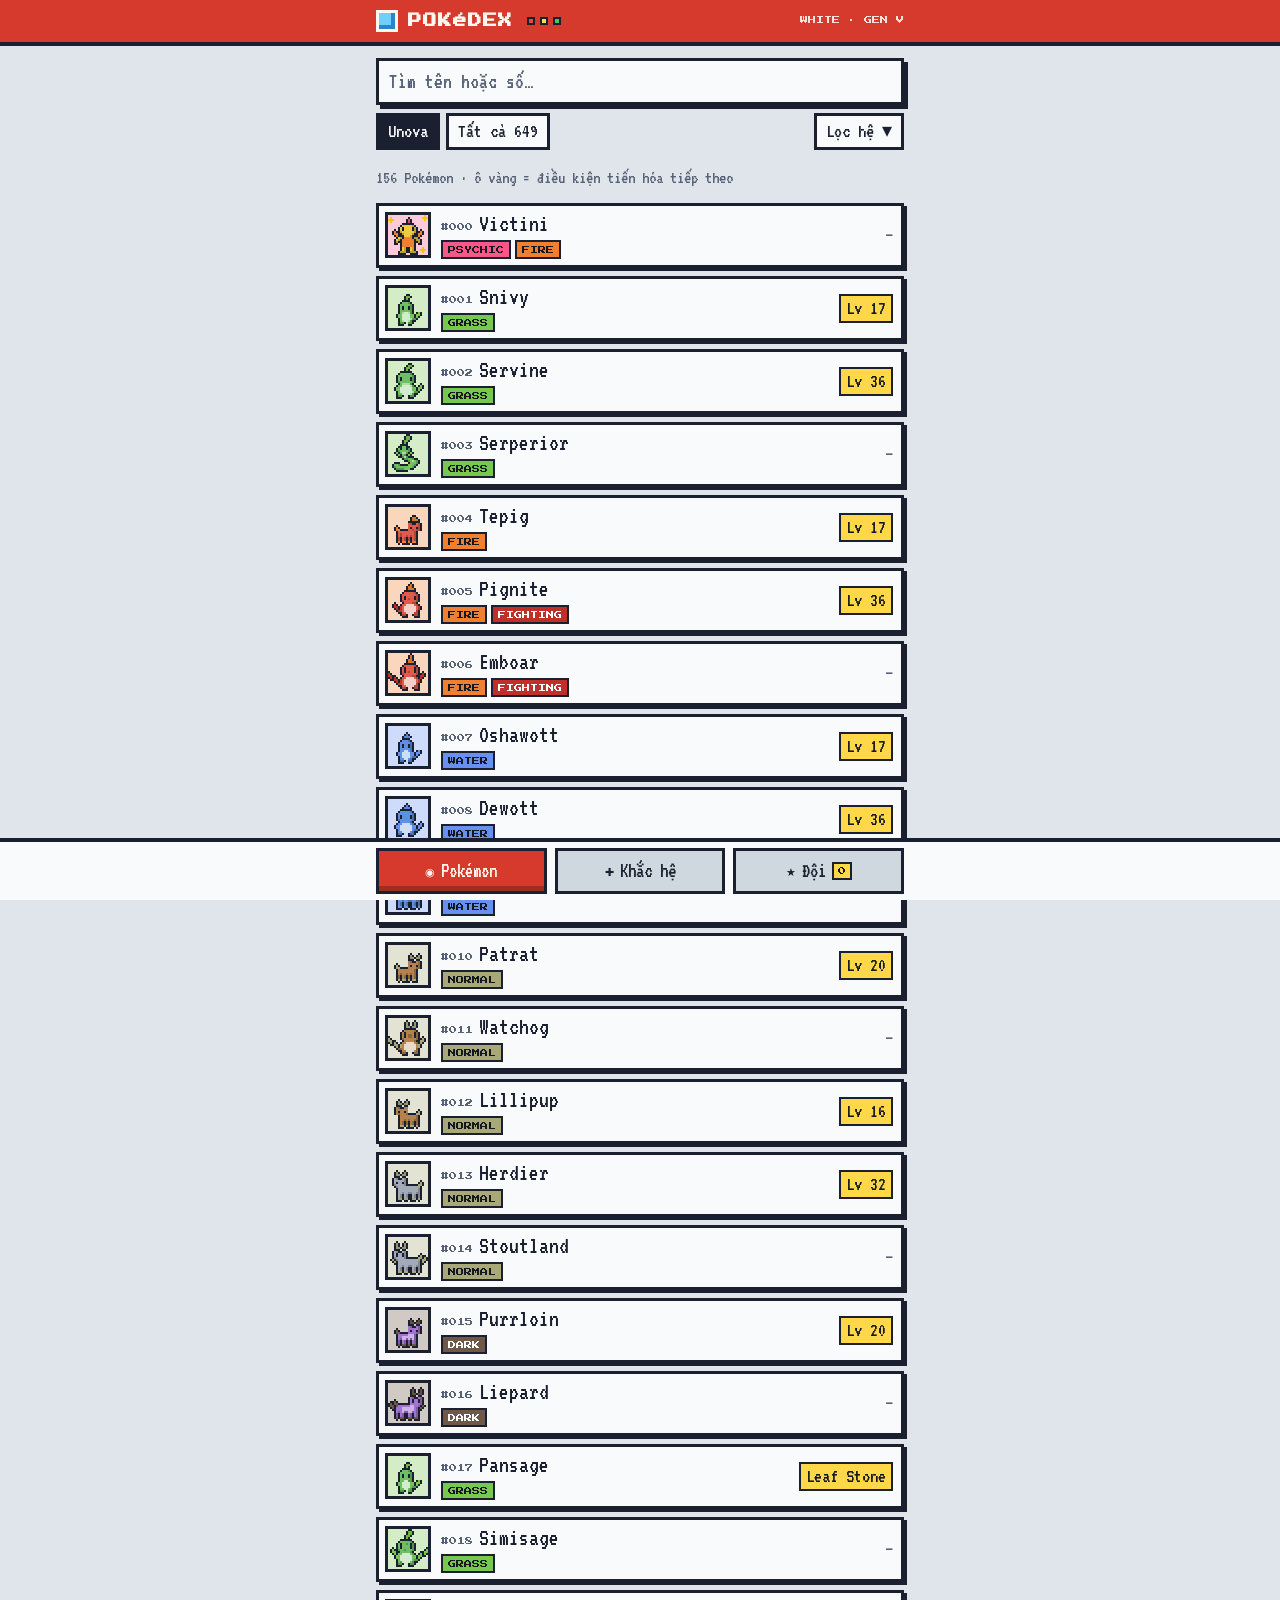
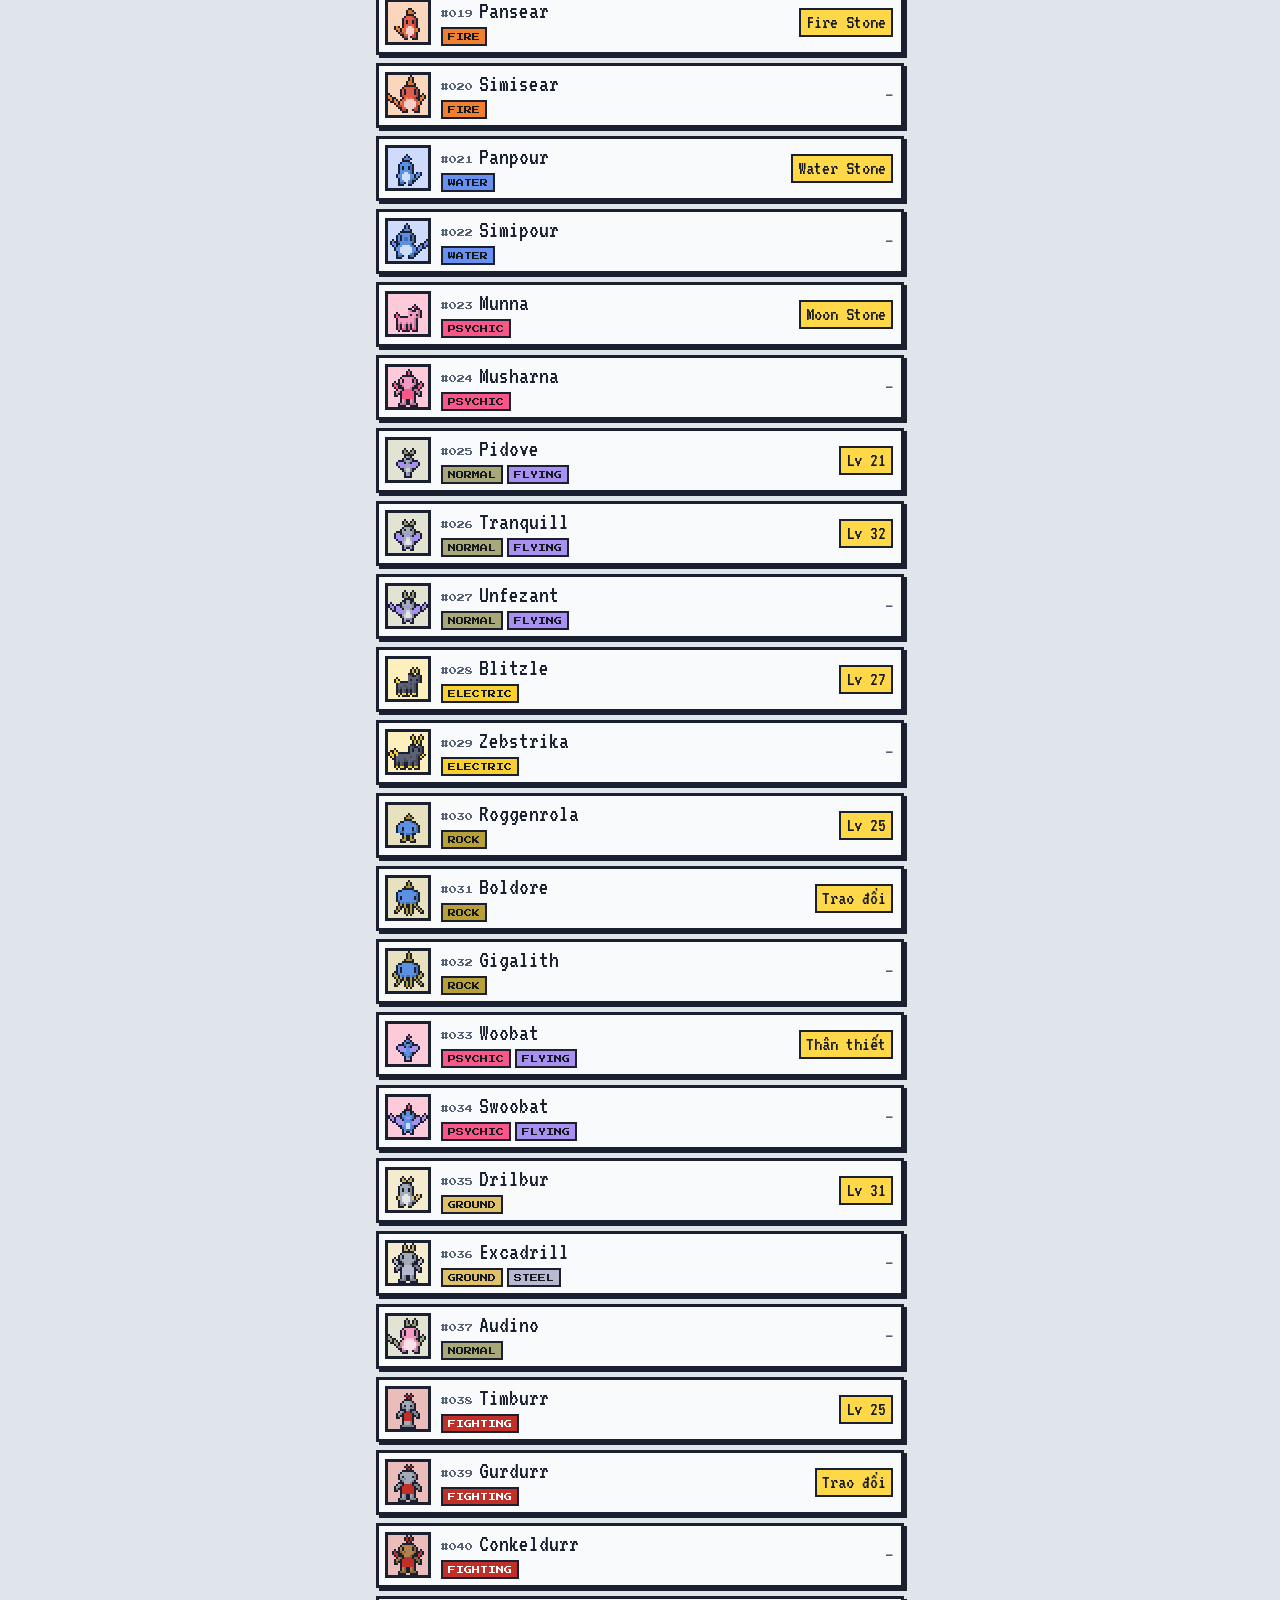
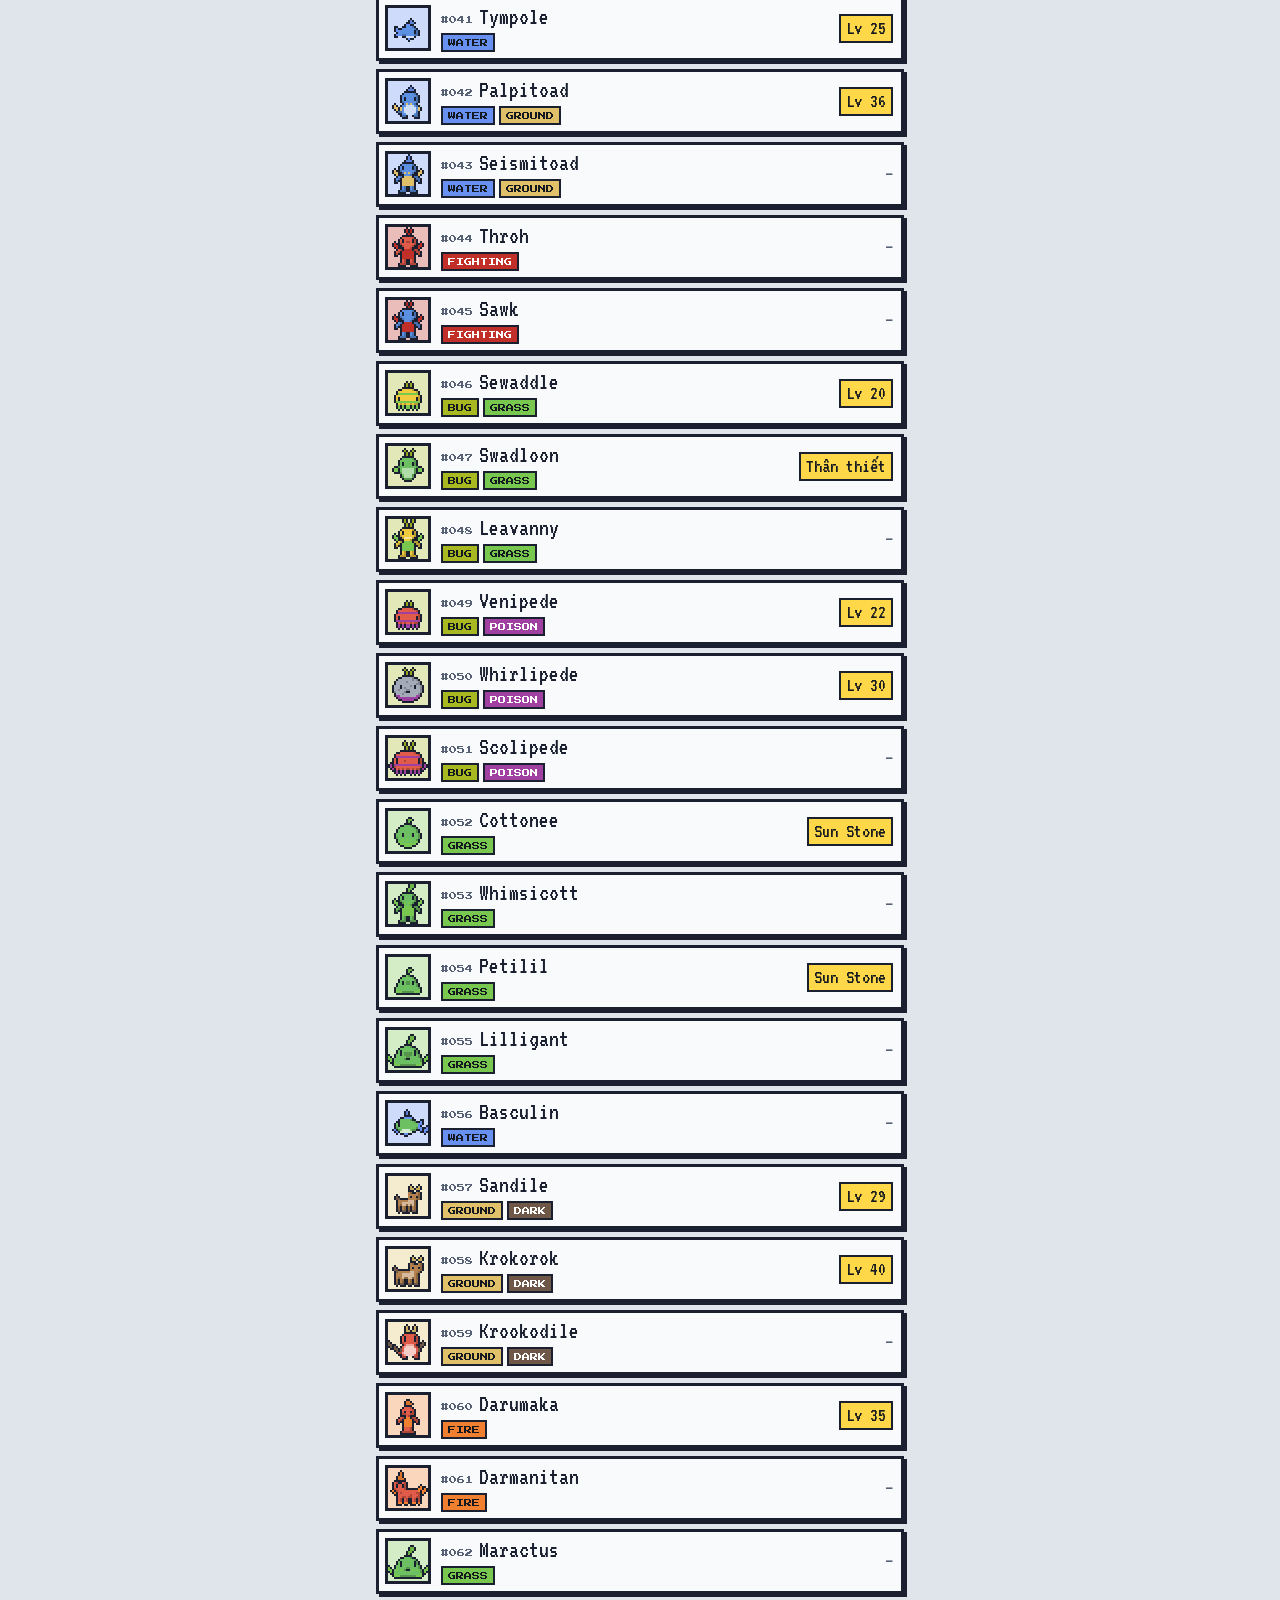
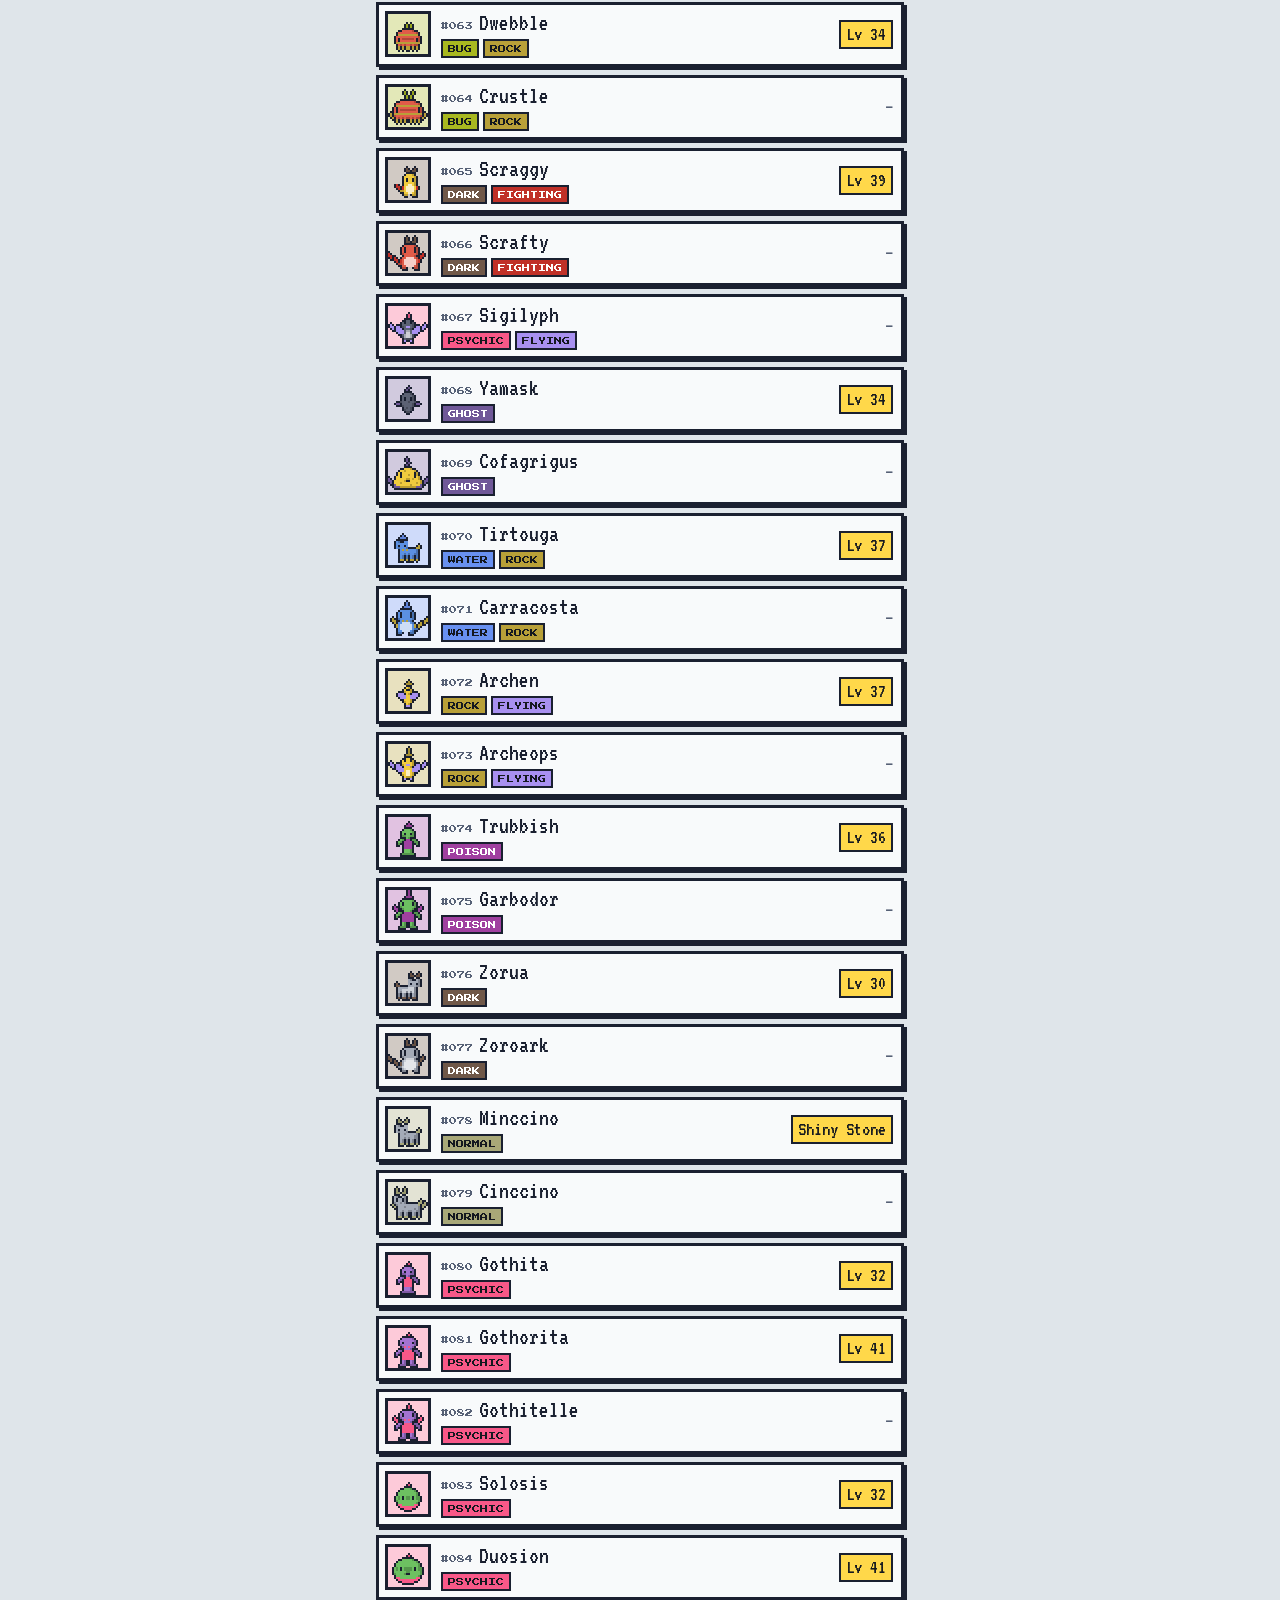
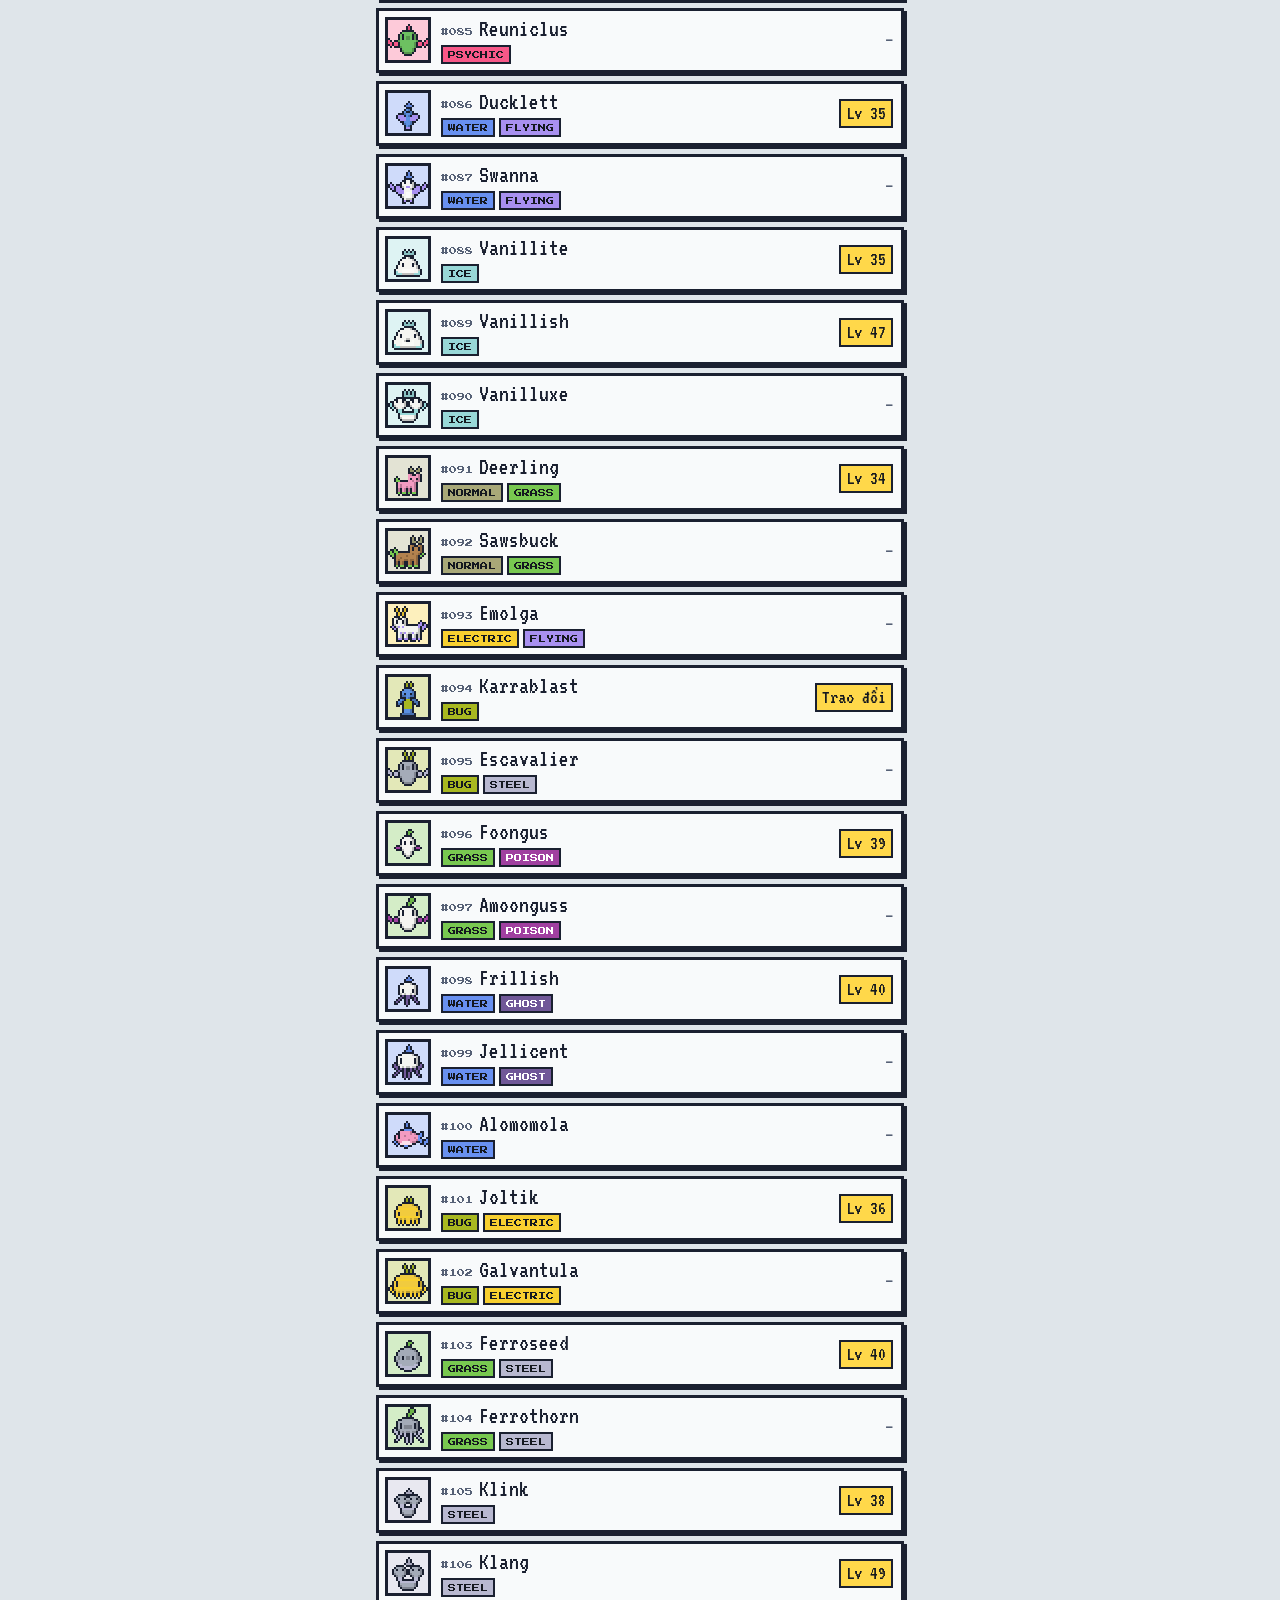
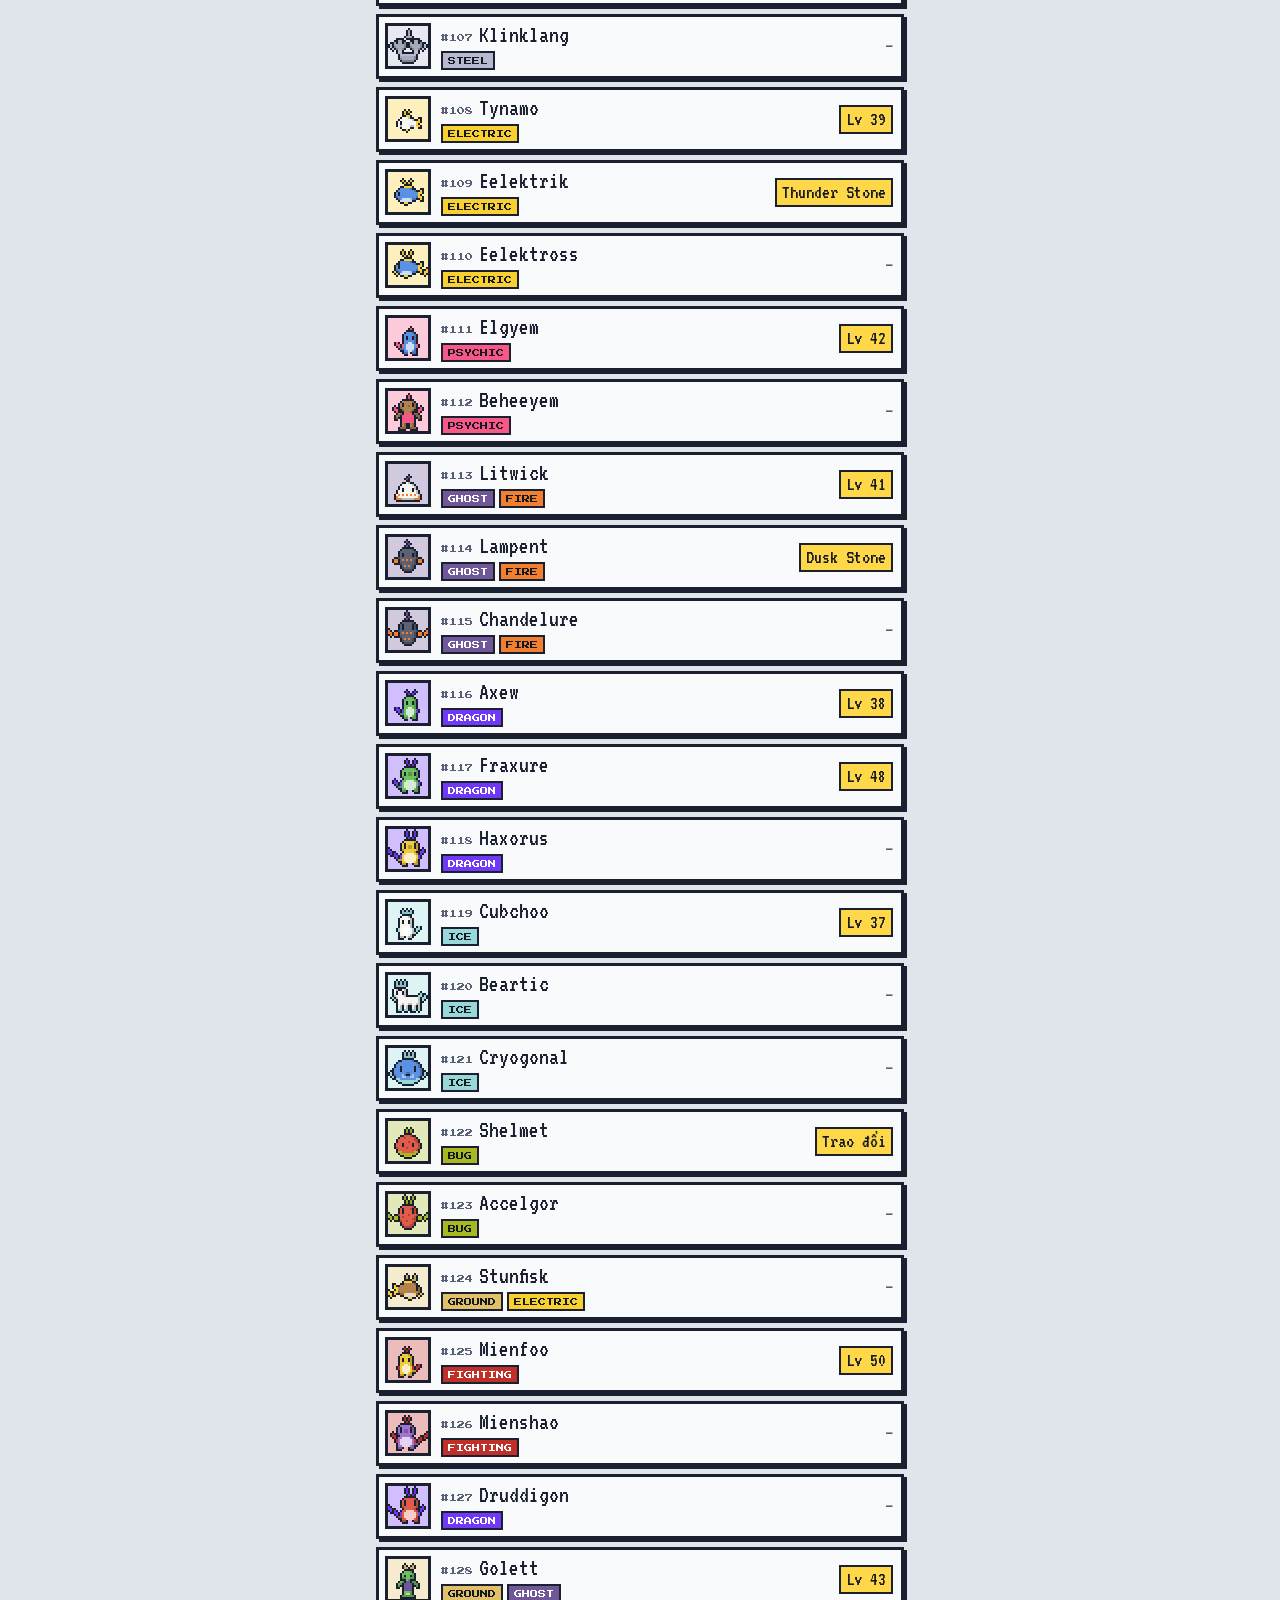
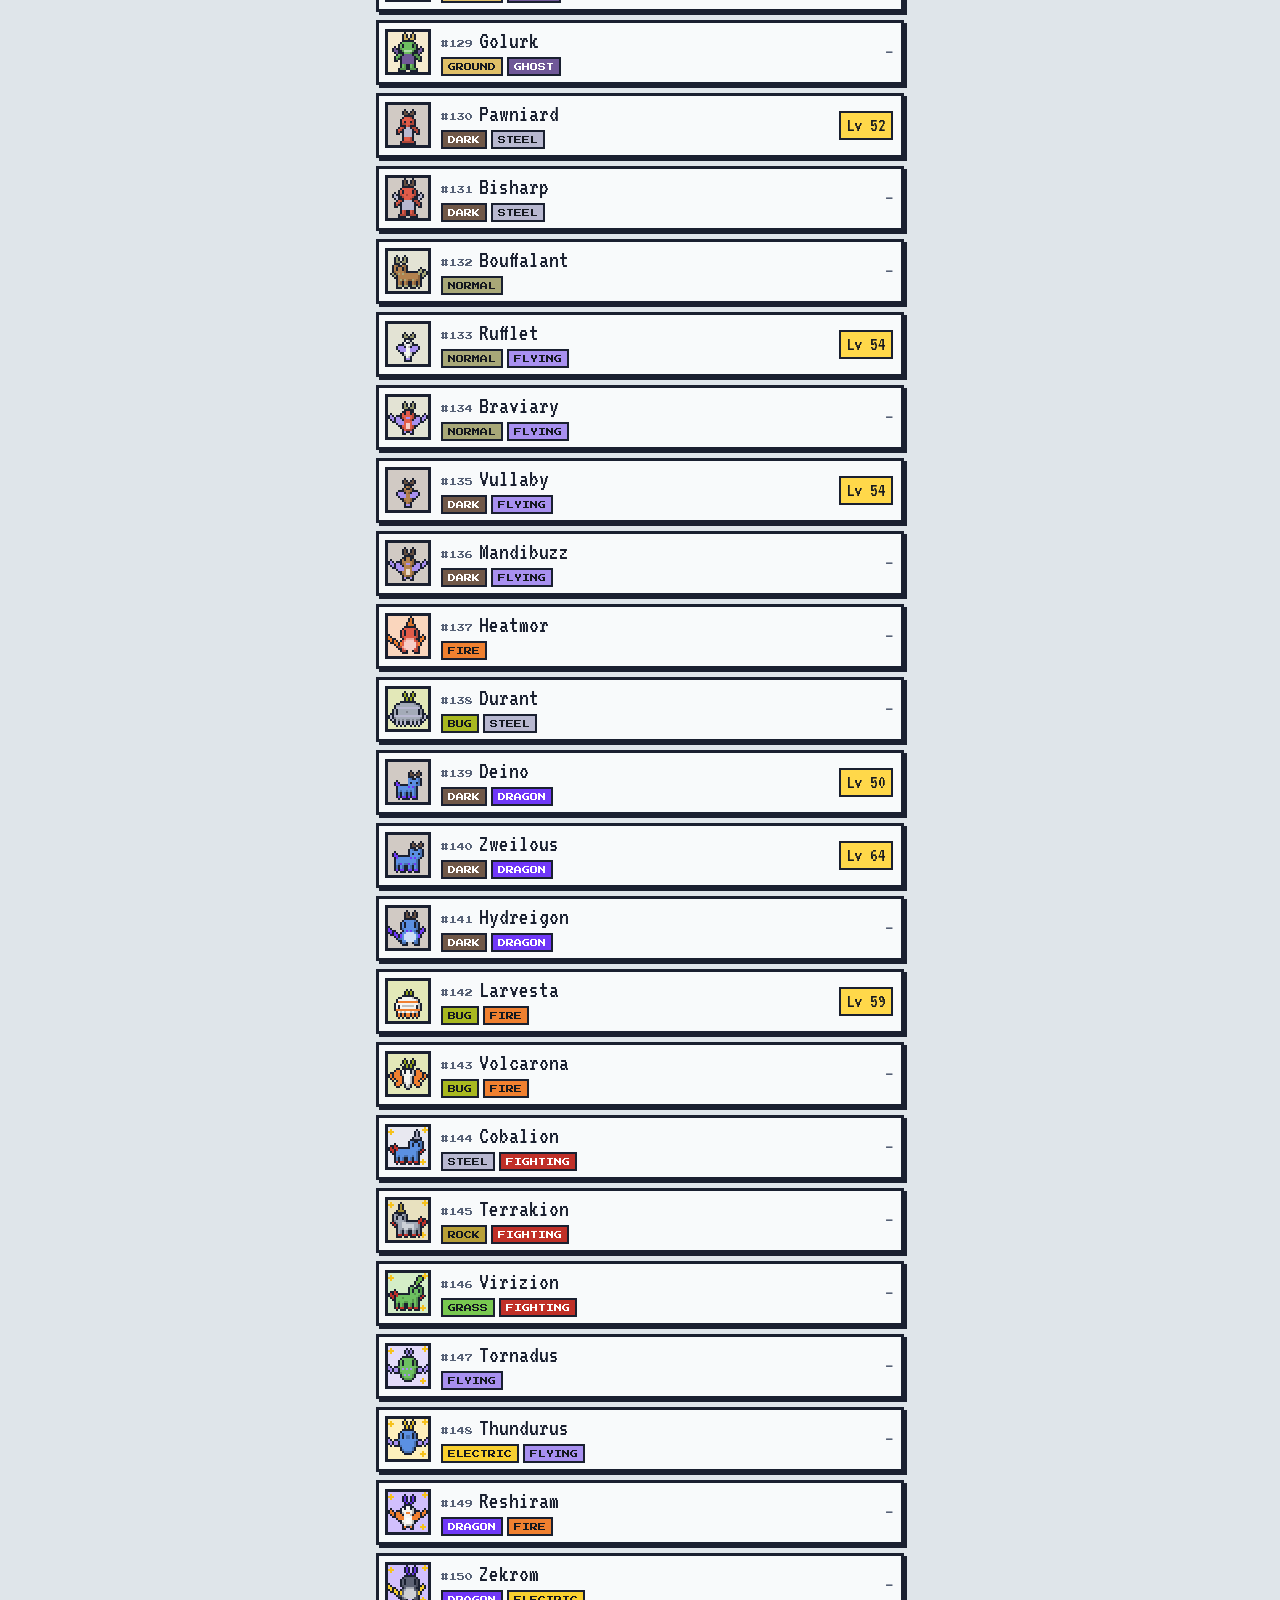
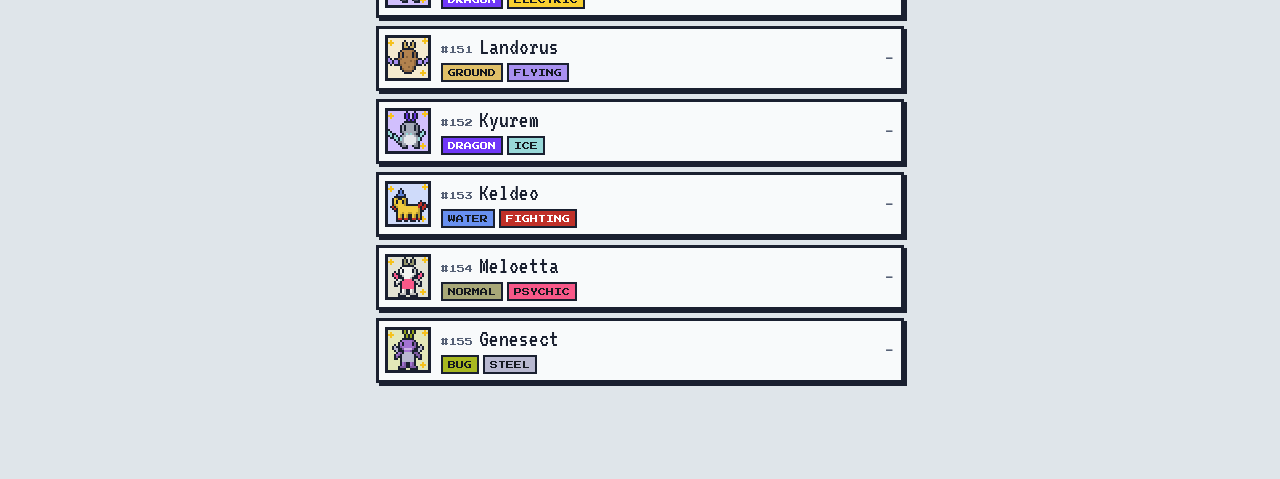
==== index.html @ c12bb6df "Move app to repo root and add build sources The app now lives at the repo root so the address is /po" ====
<!doctype html>
<html lang="vi">
<head>
<meta charset="utf-8">
<meta name="viewport" content="width=device-width, initial-scale=1, viewport-fit=cover">
<title>Pokédex White</title>
<meta name="theme-color" content="#d63a2c">
<meta name="apple-mobile-web-app-capable" content="yes">
<meta name="mobile-web-app-capable" content="yes">
<meta name="apple-mobile-web-app-status-bar-style" content="black-translucent">
<meta name="apple-mobile-web-app-title" content="Pokédex">
<link rel="manifest" href="manifest.webmanifest">
<link rel="apple-touch-icon" href="icons/icon-180.png">
<link rel="icon" type="image/png" href="icons/icon-192.png">
<link rel="stylesheet" href="fonts.css">
<style>
:root { color-scheme: light; padding: env(safe-area-inset-top, 0px) 0 env(safe-area-inset-bottom, 0px); }
html { overscroll-behavior-y: none; }
body { margin: 0; }
img { max-width: 100%; }
[hidden] { display: none !important; }
</style>
</head>
<body>


<style>
/* Layout: one handheld column. Red device bar on top, three thumb tabs fixed at the bottom,
   content as "windows" with an ink title bar, hard pixel borders and offset shadows. */
:root {
  --bg: #dfe5ea;
  --panel: #f8fafb;
  --panel-2: #cfd8df;
  --ink: #1a2030;
  --mute: #566176;
  --red: #d63a2c;
  --red-ink: #fff6ee;
  --hi: #ffd84a;
  --good: #2f9e52;
  --bad: #cf4a3c;
  --zero: #3a4152;
  --on-mark: #ffffff;
  --title: #1a2030;
  --title-ink: #f8fafb;
  --px: "Press Start 2P", "Courier New", monospace;
  --tx: "VT323", "Menlo", "Courier New", monospace;
  --bar-h: 46px;
  --safe-t: env(safe-area-inset-top, 0px);
}
@media (prefers-color-scheme: dark) {
  :root:not([data-theme="light"]) {
    --bg: #12161f; --panel: #1e2431; --panel-2: #2b3345; --ink: #e8edf6; --mute: #9aa6bb;
    --red: #c93426; --red-ink: #fff6ee; --hi: #e9bf2c; --good: #3fb968; --bad: #e2604f; --zero: #6b7489; --on-mark: #10141c;
    --title: #3a4560; --title-ink: #f1f4fa;
    color-scheme: dark;
  }
}
:root[data-theme="dark"] {
  --bg: #12161f; --panel: #1e2431; --panel-2: #2b3345; --ink: #e8edf6; --mute: #9aa6bb;
  --red: #c93426; --red-ink: #fff6ee; --hi: #e9bf2c; --good: #3fb968; --bad: #e2604f; --zero: #6b7489; --on-mark: #10141c;
  --title: #3a4560; --title-ink: #f1f4fa;
  color-scheme: dark;
}
* { box-sizing: border-box; }
body {
  background: var(--bg); color: var(--ink);
  font-family: var(--tx); font-size: 20px; line-height: 1.15;
  -webkit-font-smoothing: none; -webkit-text-size-adjust: 100%;
}
body::before { content: ""; position: fixed; inset: 0 0 auto; height: var(--safe-t); z-index: 10; background: var(--red); }
button, input { font: inherit; color: inherit; border-radius: 0; }
button { cursor: pointer; -webkit-tap-highlight-color: transparent; }
:focus-visible { outline: 3px solid var(--hi); outline-offset: 2px; }
.wrap { max-width: 560px; margin: 0 auto; padding-left: max(16px, env(safe-area-inset-left, 0px)); padding-right: max(16px, env(safe-area-inset-right, 0px)); }

/* device bar */
.top { position: sticky; top: var(--safe-t); z-index: 9; background: var(--red); color: var(--red-ink); border-bottom: 4px solid #1a2030; height: var(--bar-h); }
.top .wrap { height: 100%; display: flex; align-items: center; gap: 10px; }
.lens { width: 22px; height: 22px; background: #6fd0ff; border: 3px solid var(--red-ink); box-shadow: inset -4px -4px 0 #2b86c9; flex: none; }
.top h1 { font-family: var(--px); font-size: 14px; margin: 0; letter-spacing: 1px; }
.dots { display: flex; gap: 5px; margin-left: 4px; }
.dots i { width: 8px; height: 8px; border: 2px solid #1a2030; }
.top .ver { margin-left: auto; font-family: var(--px); font-size: 8px; opacity: .9; }

/* bottom tabs */
.tabs { position: fixed; left: 0; right: 0; bottom: 0; z-index: 9; background: var(--panel); border-top: 4px solid var(--ink); padding-bottom: env(safe-area-inset-bottom, 0px); }
.tabs .wrap { display: flex; gap: 8px; padding-block: 6px; }
.tabs button { flex: 1; min-height: 46px; background: var(--panel-2); border: 3px solid var(--ink); display: flex; align-items: center; justify-content: center; gap: 6px; font-size: 21px; padding: 2px; }
.tabs button b { font-weight: normal; font-family: var(--px); font-size: 11px; }
.tabs button[aria-selected="true"] { background: var(--red); color: var(--red-ink); box-shadow: inset 0 -5px 0 rgba(0,0,0,.25); }
.tabs .n { font-family: var(--px); font-size: 8px; background: var(--hi); color: #14181f; border: 2px solid #1a2030; padding: 3px 4px 2px; }

main { padding-block: 12px calc(96px + env(safe-area-inset-bottom, 0px)); display: flex; flex-direction: column; gap: 14px; }
.box { background: var(--panel); border: 3px solid var(--ink); box-shadow: 4px 4px 0 var(--ink); padding: 10px; scroll-margin-top: calc(var(--safe-t) + var(--bar-h) + 62px); }
.box > h2 { background: var(--title); color: var(--title-ink); margin: -10px -10px 10px; padding: 5px 10px 6px; font-family: var(--tx); font-weight: normal; font-size: 23px; line-height: 1.05; text-transform: uppercase; letter-spacing: 1px; display: flex; align-items: center; gap: 8px; }
.box > h2 .ico { font-family: var(--px); font-size: 10px; color: var(--hi); }
.note { color: var(--mute); font-size: 18px; margin: 0 0 10px; }
.note:last-child { margin-bottom: 0; }

/* list tools */
.tools { position: sticky; top: calc(var(--safe-t) + var(--bar-h)); z-index: 5; background: var(--bg); margin: -12px 0 -4px; padding: 12px 0 8px; display: flex; flex-direction: column; gap: 8px; }
.search { width: 100%; min-width: 0; background: var(--panel); border: 3px solid var(--ink); padding: 8px 10px; font-size: 22px; box-shadow: 4px 4px 0 var(--ink); -webkit-appearance: none; appearance: none; }
.search::placeholder { color: var(--mute); }
.seg { display: flex; gap: 6px; flex-wrap: wrap; align-items: center; }
.chip { background: var(--panel); border: 3px solid var(--ink); padding: 4px 9px; font-size: 20px; min-height: 36px; white-space: nowrap; }
.chip[aria-pressed="true"], .chip[aria-expanded="true"] { background: var(--ink); color: var(--panel); }
.chip.push { margin-left: auto; }
.typebar { display: flex; flex-wrap: wrap; gap: 7px; background: var(--panel); border: 3px solid var(--ink); padding: 10px; }
.count { color: var(--mute); font-size: 18px; }

.ty { display: inline-block; font-family: var(--px); font-size: 8px; line-height: 1; text-transform: uppercase; padding: 4px 5px 3px; border: 2px solid #1a2030; color: #14181f; white-space: nowrap; }
.ty.w { color: #fff; }
button.ty { padding: 9px 7px 8px; }
button.ty[aria-pressed="true"] { box-shadow: 0 0 0 3px var(--hi), 0 0 0 5px var(--ink); }

.list { display: flex; flex-direction: column; gap: 8px; list-style: none; margin: 0; padding: 0; }
.row { width: 100%; text-align: left; display: grid; grid-template-columns: 46px minmax(0, 1fr) auto; gap: 4px 10px; align-items: center; background: var(--panel); border: 3px solid var(--ink); padding: 6px 8px 6px 6px; box-shadow: 3px 3px 0 var(--ink); }
.row:active { transform: translate(2px, 2px); box-shadow: 1px 1px 0 var(--ink); }
.tile { width: 46px; height: 46px; border: 3px solid #1a2030; grid-row: span 2; image-rendering: pixelated; image-rendering: crisp-edges; max-width: none; display: block; }
.row .nm { font-size: 24px; line-height: 1; overflow-wrap: anywhere; }
.row .no { font-family: var(--px); font-size: 8px; color: var(--mute); margin-right: 6px; }
.row .tys { display: flex; gap: 4px; flex-wrap: wrap; }
.row .ev { grid-row: 1 / span 2; grid-column: 3; text-align: right; font-size: 20px; max-width: 118px; }
.row .ev b { font-weight: normal; background: var(--hi); color: #14181f; padding: 1px 5px; border: 2px solid #1a2030; display: inline-block; }
.row .ev i { font-style: normal; color: var(--mute); }
.star { color: var(--bad); }
.empty { text-align: center; color: var(--mute); padding: 20px 0; }

/* detail */
.dnav { display: flex; gap: 8px; align-items: stretch; }
.btn { background: var(--panel); border: 3px solid var(--ink); box-shadow: 3px 3px 0 var(--ink); padding: 5px 10px; font-size: 20px; min-height: 40px; text-decoration: none; color: var(--ink); display: inline-flex; align-items: center; justify-content: center; gap: 6px; }
.btn:active { transform: translate(2px, 2px); box-shadow: 1px 1px 0 var(--ink); }
.btn[disabled] { opacity: .4; }
.dnav .grow { margin-right: auto; }
.dnav .btn { min-width: 0; }
.dnav .step { flex: 0 1 auto; overflow: hidden; white-space: nowrap; }
.hero { display: grid; grid-template-columns: 86px minmax(0, 1fr); gap: 12px; align-items: center; }
.hero .tile { width: 86px; height: 86px; grid-row: auto; }
.hero .no { font-family: var(--px); font-size: 8px; color: var(--mute); line-height: 1.7; }
.hero h2 { font-family: var(--tx); font-size: 38px; font-weight: normal; margin: 0 0 4px; line-height: .95; overflow-wrap: anywhere; }
.hero .tys { display: flex; gap: 6px; flex-wrap: wrap; align-items: center; }
.hero .vi { color: var(--mute); font-size: 18px; }
.acts { grid-column: 1 / -1; display: flex; gap: 8px; flex-wrap: wrap; }
.acts .btn { flex: 1 1 150px; box-shadow: none; background: var(--panel-2); }
.acts .btn[aria-pressed="true"] { background: var(--hi); color: #14181f; }

.jump { position: sticky; top: calc(var(--safe-t) + var(--bar-h)); z-index: 5; background: var(--bg); margin: -6px 0; padding: 6px 0; display: flex; gap: 6px; overflow-x: auto; scrollbar-width: none; }
.jump::-webkit-scrollbar { display: none; }
.jump .chip { flex: 1 0 auto; text-align: center; padding-inline: 6px; }

.next { background: var(--hi); color: #14181f; border: 3px solid #1a2030; padding: 8px; display: flex; flex-direction: column; gap: 8px; margin-bottom: 10px; }
.next .lv { font-size: 26px; line-height: 1; text-transform: uppercase; }
.next.done { background: var(--panel-2); color: var(--ink); border-color: var(--ink); }
.edges { display: flex; flex-direction: column; gap: 8px; }
.edge { border-top: 2px dashed var(--mute); padding-top: 8px; display: flex; flex-direction: column; gap: 4px; }
.edge:first-child { border-top: 0; padding-top: 0; }
.edge .pair { display: flex; align-items: center; gap: 6px; flex-wrap: wrap; }
.mon { background: var(--panel-2); border: 2px solid var(--ink); padding: 2px 8px 2px 2px; font-size: 21px; display: inline-flex; align-items: center; gap: 6px; min-height: 36px; }
.mon img { width: 30px; height: 30px; image-rendering: pixelated; image-rendering: crisp-edges; background: #e9eef2; }
.mon.me { background: var(--ink); color: var(--panel); }
.edge .how { color: var(--mute); font-size: 19px; }

.locs { display: flex; flex-direction: column; }
.loc { display: grid; grid-template-columns: minmax(0, 1fr) auto; gap: 2px 10px; padding: 7px 0; border-top: 2px dashed var(--mute); }
.loc:first-child { border-top: 0; padding-top: 0; }
.loc .pl { font-size: 22px; grid-column: 1 / -1; }
.loc .how { color: var(--mute); font-size: 19px; }
.loc .rt { text-align: right; font-size: 19px; white-space: nowrap; font-variant-numeric: tabular-nums; }
.loc .rt b { font-weight: normal; background: var(--panel-2); border: 2px solid var(--ink); padding: 0 5px; }
.more { margin-top: 10px; width: 100%; box-shadow: none; background: var(--panel-2); }
.warn { background: var(--panel-2); border: 3px solid var(--ink); padding: 8px; margin: 0 0 10px; }
.warn:last-child { margin-bottom: 0; }

.eff { display: grid; grid-template-columns: 54px minmax(0, 1fr); gap: 8px 10px; align-items: start; }
.mult { font-family: var(--px); font-size: 10px; text-align: center; padding: 6px 0 5px; border: 2px solid #1a2030; color: var(--on-mark); }
.mult.g { background: var(--good); } .mult.b { background: var(--bad); } .mult.z { background: var(--zero); }
.eff .tys { display: flex; flex-wrap: wrap; gap: 5px; padding-top: 2px; }
.eff .lbl { grid-column: 1 / -1; color: var(--mute); font-size: 18px; }
.eff .none { color: var(--mute); font-size: 18px; }
.sub { margin: 12px 0 8px; display: flex; align-items: center; gap: 8px; font-size: 20px; }
.sub:first-of-type { margin-top: 0; }

.stats { display: grid; grid-template-columns: auto 34px minmax(0, 1fr); gap: 5px 8px; align-items: center; font-variant-numeric: tabular-nums; }
.stats .bar { height: 12px; background: var(--panel-2); border: 2px solid var(--ink); }
.stats .bar i { display: block; height: 100%; background: var(--good); }
.stats .v { text-align: right; }

/* team */
.cover { display: grid; grid-template-columns: auto minmax(0, 1fr); gap: 7px 10px; align-items: center; }
.cover .who { font-size: 19px; }
.cover .who.no { color: var(--mute); }

.picker { display: flex; flex-wrap: wrap; gap: 7px; margin-bottom: 12px; }
.scroll { overflow-x: auto; }
table.mx { border-collapse: collapse; font-family: var(--px); font-size: 7px; }
.mx th, .mx td { border: 1px solid var(--mute); width: 17px; min-width: 17px; height: 19px; text-align: center; padding: 0; }
.mx th { color: #14181f; }
.mx th.w { color: #fff; }
.mx th.corner { background: var(--panel-2); color: var(--ink); font-size: 5px; min-width: 30px; }
.mx thead th { height: 34px; }
.mx thead th span { display: inline-block; writing-mode: vertical-rl; }
.mx tbody th { min-width: 30px; position: sticky; left: 0; }
.mx td.g { background: var(--good); color: var(--on-mark); } .mx td.b { background: var(--bad); color: var(--on-mark); } .mx td.z { background: var(--zero); color: var(--on-mark); }
@media (prefers-reduced-motion: reduce) { .row:active, .btn:active { transform: none; } }
</style>

<header class="top">
  <div class="wrap">
    <div class="lens"></div><h1>POKéDEX</h1>
    <div class="dots"><i style="background:#e9483a"></i><i style="background:#ffd84a"></i><i style="background:#4bc56d"></i></div>
    <span class="ver">WHITE · GEN V</span>
  </div>
</header>

<div class="wrap">
  <main id="view-list">
    <div class="tools">
      <input class="search" id="q" type="search" placeholder="Tìm tên hoặc số…" autocomplete="off" autocapitalize="off" spellcheck="false" aria-label="Tìm Pokémon theo tên hoặc số">
      <div class="seg">
        <button class="chip" id="dex-unova" aria-pressed="true">Unova</button>
        <button class="chip" id="dex-nat" aria-pressed="false">Tất cả 649</button>
        <button class="chip push" id="type-toggle" aria-expanded="false" aria-controls="typebar">Lọc hệ ▾</button>
      </div>
    </div>
    <div class="typebar" id="typebar" aria-label="Lọc theo hệ" hidden></div>
    <div class="count" id="count"></div>
    <ul class="list" id="list"></ul>
  </main>
  <main id="view-detail" hidden></main>
  <main id="view-team" hidden></main>
  <main id="view-types" hidden>
    <section class="box">
      <h2><span class="ico">▶</span>Tôi đánh bằng chiêu hệ…</h2>
      <p class="note">Chọn hệ của chiêu thức để xem đánh hệ nào hiệu quả.</p>
      <div class="picker" id="atk-pick"></div>
      <div class="eff" id="atk-out"></div>
    </section>
    <section class="box">
      <h2><span class="ico">▶</span>Đối thủ thuộc hệ…</h2>
      <p class="note">Chọn 1 hoặc 2 hệ của đối thủ để xem nên dùng chiêu hệ nào.</p>
      <div class="picker" id="def-pick"></div>
      <div class="eff" id="def-out"></div>
    </section>
    <section class="box">
      <h2><span class="ico">▶</span>Bảng khắc hệ Gen V</h2>
      <p class="note">Hàng = hệ tấn công, cột = hệ phòng thủ. 2 = gấp đôi, ½ = giảm nửa, 0 = vô hiệu.</p>
      <div class="scroll"><table class="mx" id="mx"></table></div>
    </section>
  </main>
</div>

<nav class="tabs" aria-label="Chuyển mục">
  <div class="wrap" role="tablist">
    <button id="tab-dex" role="tab" aria-selected="true"><b>◉</b>Pokémon</button>
    <button id="tab-types" role="tab" aria-selected="false"><b>✚</b>Khắc hệ</button>
    <button id="tab-team" role="tab" aria-selected="false"><b>★</b>Đội<span class="n" id="team-n">0</span></button>
  </div>
</nav>

<script>
const DATA = {"types":["Normal","Fighting","Flying","Poison","Ground","Rock","Bug","Ghost","Steel","Fire","Water","Grass","Electric","Psychic","Ice","Dragon","Dark"],"chart":[[100,100,100,100,100,50,100,0,50,100,100,100,100,100,100,100,100],[200,100,50,50,100,200,50,0,200,100,100,100,100,50,200,100,200],[100,200,100,100,100,50,200,100,50,100,100,200,50,100,100,100,100],[100,100,100,50,50,50,100,50,0,100,100,200,100,100,100,100,100],[100,100,0,200,100,200,50,100,200,200,100,50,200,100,100,100,100],[100,50,200,100,50,100,200,100,50,200,100,100,100,100,200,100,100],[100,50,50,50,100,100,100,50,50,50,100,200,100,200,100,100,200],[0,100,100,100,100,100,100,200,50,100,100,100,100,200,100,100,50],[100,100,100,100,100,200,100,100,50,50,50,100,50,100,200,100,100],[100,100,100,100,100,50,200,100,200,50,50,200,100,100,200,50,100],[100,100,100,100,200,200,100,100,100,200,50,50,100,100,100,50,100],[100,100,50,50,200,200,50,100,50,50,200,50,100,100,100,50,100],[100,100,200,100,0,100,100,100,100,100,200,50,50,100,100,50,100],[100,200,100,200,100,100,100,100,50,100,100,100,100,50,100,100,0],[100,100,200,100,200,100,100,100,50,50,50,200,100,100,50,200,100],[100,100,100,100,100,100,100,100,50,100,100,100,100,100,100,200,100],[100,50,100,100,100,100,100,200,50,100,100,100,100,200,100,100,50]],"mons":[{"i":1,"n":"Bulbasaur","t":[11,3],"s":[45,49,49,65,65,45],"c":1,"h":8,"k":5,"g":"bulbasaur"},{"i":2,"n":"Ivysaur","t":[11,3],"s":[60,62,63,80,80,60],"c":1,"h":8,"k":5,"g":"ivysaur","f":1,"m":[["Lv 16","Lên cấp 16"]]},{"i":3,"n":"Venusaur","t":[11,3],"s":[80,82,83,100,100,80],"c":1,"h":8,"k":5,"g":"venusaur","f":2,"m":[["Lv 32","Lên cấp 32"]]},{"i":4,"n":"Charmander","t":[9],"s":[39,52,43,60,50,65],"c":2,"h":6,"k":8,"g":"charmander"},{"i":5,"n":"Charmeleon","t":[9],"s":[58,64,58,80,65,80],"c":2,"h":6,"k":8,"g":"charmeleon","f":4,"m":[["Lv 16","Lên cấp 16"]]},{"i":6,"n":"Charizard","t":[9,2],"s":[78,84,78,109,85,100],"c":2,"h":6,"k":8,"g":"charizard","f":5,"m":[["Lv 36","Lên cấp 36"]]},{"i":7,"n":"Squirtle","t":[10],"s":[44,48,65,50,64,43],"c":3,"h":6,"k":2,"g":"squirtle"},{"i":8,"n":"Wartortle","t":[10],"s":[59,63,80,65,80,58],"c":3,"h":6,"k":2,"g":"wartortle","f":7,"m":[["Lv 16","Lên cấp 16"]]},{"i":9,"n":"Blastoise","t":[10],"s":[79,83,100,85,105,78],"c":3,"h":6,"k":2,"g":"blastoise","f":8,"m":[["Lv 36","Lên cấp 36"]]},{"i":10,"n":"Caterpie","t":[6],"s":[45,30,35,20,20,45],"c":4,"h":14,"k":5,"g":"caterpie"},{"i":11,"n":"Metapod","t":[6],"s":[50,20,55,25,25,30],"c":4,"h":2,"k":5,"g":"metapod","f":10,"m":[["Lv 7","Lên cấp 7"]],"e":[[29,0,48,48,10,10,15],[29,1,59,59,10,10,15]]},{"i":12,"n":"Butterfree","t":[6,2],"s":[60,45,50,80,80,70],"c":4,"h":13,"k":9,"g":"butterfree","f":11,"m":[["Lv 10","Lên cấp 10"]],"e":[[29,2,50,50,5,5,15]]},{"i":13,"n":"Weedle","t":[6,3],"s":[40,35,30,20,20,50],"c":5,"h":14,"k":3,"g":"weedle"},{"i":14,"n":"Kakuna","t":[6,3],"s":[45,25,50,25,25,35],"c":5,"h":2,"k":10,"g":"kakuna","f":13,"m":[["Lv 7","Lên cấp 7"]],"bo":1},{"i":15,"n":"Beedrill","t":[6,3],"s":[65,80,40,45,80,75],"c":5,"h":13,"k":10,"g":"beedrill","f":14,"m":[["Lv 10","Lên cấp 10"]],"bo":1},{"i":16,"n":"Pidgey","t":[0,2],"s":[40,45,40,35,35,56],"c":6,"h":9,"k":3,"g":"pidgey"},{"i":17,"n":"Pidgeotto","t":[0,2],"s":[63,60,55,50,50,71],"c":6,"h":9,"k":3,"g":"pidgeotto","f":16,"m":[["Lv 18","Lên cấp 18"]]},{"i":18,"n":"Pidgeot","t":[0,2],"s":[83,80,75,70,70,91],"c":6,"h":9,"k":3,"g":"pidgeot","f":17,"m":[["Lv 36","Lên cấp 36"]]},{"i":19,"n":"Rattata","t":[0],"s":[30,56,35,25,35,72],"c":7,"h":8,"k":7,"g":"rattata"},{"i":20,"n":"Raticate","t":[0],"s":[55,81,60,50,70,97],"c":7,"h":8,"k":3,"g":"raticate","f":19,"m":[["Lv 20","Lên cấp 20"]],"e":[[8,1,47,50,10,35,15]]},{"i":21,"n":"Spearow","t":[0,2],"s":[40,60,30,31,31,70],"c":8,"h":9,"k":3,"g":"spearow"},{"i":22,"n":"Fearow","t":[0,2],"s":[65,90,65,61,61,100],"c":8,"h":9,"k":3,"g":"fearow","f":21,"m":[["Lv 20","Lên cấp 20"]],"e":[[32,0,48,50,30,30,15],[32,1,58,60,30,30,15]]},{"i":23,"n":"Ekans","t":[3],"s":[35,60,44,40,54,55],"c":9,"h":2,"k":7,"g":"ekans"},{"i":24,"n":"Arbok","t":[3],"s":[60,85,69,65,79,80],"c":9,"h":2,"k":7,"g":"arbok","f":23,"m":[["Lv 22","Lên cấp 22"]]},{"i":25,"n":"Pikachu","t":[12],"s":[35,55,30,50,40,90],"c":10,"h":8,"k":10,"g":"pikachu","f":172,"m":[["Thân thiết","Lên 1 cấp bất kỳ · độ thân thiết cao (220+)"]]},{"i":26,"n":"Raichu","t":[12],"s":[60,90,55,90,80,100],"c":10,"h":6,"k":10,"g":"raichu","f":25,"m":[["Thunder Stone","Dùng Thunder Stone"]]},{"i":27,"n":"Sandshrew","t":[4],"s":[50,75,85,20,30,40],"c":11,"h":6,"k":10,"g":"sandshrew"},{"i":28,"n":"Sandslash","t":[4],"s":[75,100,110,45,55,65],"c":11,"h":6,"k":10,"g":"sandslash","f":27,"m":[["Lv 22","Lên cấp 22"]],"e":[[25,0,47,49,30,30,15]]},{"i":29,"n":"Nidoran♀","t":[3],"s":[55,47,52,40,40,41],"c":12,"h":8,"k":2,"g":"nidoran-f"},{"i":30,"n":"Nidorina","t":[3],"s":[70,62,67,55,55,56],"c":12,"h":8,"k":2,"g":"nidorina","f":29,"m":[["Lv 16","Lên cấp 16"]]},{"i":31,"n":"Nidoqueen","t":[3,4],"s":[90,82,87,75,85,76],"c":12,"h":6,"k":2,"g":"nidoqueen","f":30,"m":[["Moon Stone","Dùng Moon Stone"]]},{"i":32,"n":"Nidoran♂","t":[3],"s":[46,57,40,40,40,50],"c":13,"h":8,"k":7,"g":"nidoran-m"},{"i":33,"n":"Nidorino","t":[3],"s":[61,72,57,55,55,65],"c":13,"h":8,"k":7,"g":"nidorino","f":32,"m":[["Lv 16","Lên cấp 16"]]},{"i":34,"n":"Nidoking","t":[3,4],"s":[81,92,77,85,75,85],"c":13,"h":6,"k":7,"g":"nidoking","f":33,"m":[["Moon Stone","Dùng Moon Stone"]]},{"i":35,"n":"Clefairy","t":[0],"s":[70,45,48,60,65,35],"c":14,"h":6,"k":6,"g":"clefairy","f":173,"m":[["Thân thiết","Lên 1 cấp bất kỳ · độ thân thiết cao (220+)"]],"e":[[11,0,52,54,30,30,15],[11,1,62,64,30,30,15]]},{"i":36,"n":"Clefable","t":[0],"s":[95,70,73,85,90,60],"c":14,"h":6,"k":6,"g":"clefable","f":35,"m":[["Moon Stone","Dùng Moon Stone"]],"e":[[11,2,55,55,5,5,15]]},{"i":37,"n":"Vulpix","t":[9],"s":[38,41,40,50,65,65],"c":15,"h":8,"k":3,"g":"vulpix","e":[[0,0,47,47,20,20,15],[0,1,57,57,20,20,15]]},{"i":38,"n":"Ninetales","t":[9],"s":[73,76,75,81,100,100],"c":15,"h":8,"k":10,"g":"ninetales","f":37,"m":[["Fire Stone","Dùng Fire Stone"]],"e":[[0,2,50,50,5,5,15]]},{"i":39,"n":"Jigglypuff","t":[0],"s":[115,45,20,45,25,20],"c":16,"h":12,"k":6,"g":"jigglypuff","f":174,"m":[["Thân thiết","Lên 1 cấp bất kỳ · độ thân thiết cao (220+)"]],"e":[[31,0,48,48,20,20,15],[31,1,58,58,20,20,15]]},{"i":40,"n":"Wigglytuff","t":[0],"s":[140,70,45,75,50,45],"c":16,"h":12,"k":6,"g":"wigglytuff","f":39,"m":[["Moon Stone","Dùng Moon Stone"]],"e":[[31,2,50,50,5,5,15]]},{"i":41,"n":"Zubat","t":[3,2],"s":[40,45,35,30,40,55],"c":17,"h":9,"k":7,"g":"zubat"},{"i":42,"n":"Golbat","t":[3,2],"s":[75,80,70,65,75,90],"c":17,"h":9,"k":7,"g":"golbat","f":41,"m":[["Lv 22","Lên cấp 22"]],"e":[[11,0,47,57,15,20,15],[30,0,48,50,15,15,15],[11,1,58,60,15,15,15],[30,1,58,60,15,15,15]]},{"i":43,"n":"Oddish","t":[11,3],"s":[45,50,55,75,65,30],"c":18,"h":7,"k":2,"g":"oddish"},{"i":44,"n":"Gloom","t":[11,3],"s":[60,65,70,85,75,40],"c":18,"h":12,"k":2,"g":"gloom","f":43,"m":[["Lv 21","Lên cấp 21"]]},{"i":45,"n":"Vileplume","t":[11,3],"s":[75,80,85,100,90,50],"c":18,"h":12,"k":8,"g":"vileplume","f":44,"m":[["Leaf Stone","Dùng Leaf Stone"]]},{"i":46,"n":"Paras","t":[6,11],"s":[35,70,55,45,55,25],"c":19,"h":14,"k":8,"g":"paras"},{"i":47,"n":"Parasect","t":[6,11],"s":[60,95,80,60,80,30],"c":19,"h":14,"k":8,"g":"parasect","f":46,"m":[["Lv 24","Lên cấp 24"]]},{"i":48,"n":"Venonat","t":[6,3],"s":[60,55,50,40,55,45],"c":20,"h":12,"k":7,"g":"venonat"},{"i":49,"n":"Venomoth","t":[6,3],"s":[70,65,60,90,75,90],"c":20,"h":13,"k":7,"g":"venomoth","f":48,"m":[["Lv 31","Lên cấp 31"]],"e":[[8,1,48,50,10,10,15]]},{"i":50,"n":"Diglett","t":[4],"s":[10,55,25,35,45,95],"c":21,"h":5,"k":3,"g":"diglett"},{"i":51,"n":"Dugtrio","t":[4],"s":[35,80,50,50,70,120],"c":21,"h":11,"k":3,"g":"dugtrio","f":50,"m":[["Lv 26","Lên cấp 26"]]},{"i":52,"n":"Meowth","t":[0],"s":[40,45,35,40,40,90],"c":22,"h":8,"k":10,"g":"meowth"},{"i":53,"n":"Persian","t":[0],"s":[65,70,60,65,65,115],"c":22,"h":8,"k":10,"g":"persian","f":52,"m":[["Lv 28","Lên cấp 28"]]},{"i":54,"n":"Psyduck","t":[10],"s":[50,52,48,65,50,55],"c":23,"h":6,"k":10,"g":"psyduck"},{"i":55,"n":"Golduck","t":[10],"s":[80,82,78,95,80,85],"c":23,"h":6,"k":2,"g":"golduck","f":54,"m":[["Lv 33","Lên cấp 33"]],"e":[[28,0,47,47,20,20,15],[31,0,47,47,20,20,15],[50,0,47,49,25,25,15],[28,1,57,57,20,20,15],[31,1,57,57,20,20,15],[50,1,57,59,25,25,15]]},{"i":56,"n":"Mankey","t":[1],"s":[40,80,35,35,45,70],"c":24,"h":6,"k":3,"g":"mankey"},{"i":57,"n":"Primeape","t":[1],"s":[65,105,60,60,70,95],"c":24,"h":6,"k":3,"g":"primeape","f":56,"m":[["Lv 28","Lên cấp 28"]]},{"i":58,"n":"Growlithe","t":[9],"s":[55,70,45,70,50,60],"c":25,"h":8,"k":3,"g":"growlithe"},{"i":59,"n":"Arcanine","t":[9],"s":[90,110,80,100,80,95],"c":25,"h":8,"k":3,"g":"arcanine","f":58,"m":[["Fire Stone","Dùng Fire Stone"]]},{"i":60,"n":"Poliwag","t":[10],"s":[40,50,40,40,40,90],"c":26,"h":7,"k":2,"g":"poliwag","e":[[3,7,35,55,45,45,15],[11,7,35,55,45,45,15],[40,7,35,55,45,45,15],[49,7,35,55,45,45,15],[51,7,35,55,45,45,15]]},{"i":61,"n":"Poliwhirl","t":[10],"s":[65,65,65,50,50,90],"c":26,"h":12,"k":2,"g":"poliwhirl","f":60,"m":[["Lv 25","Lên cấp 25"]],"e":[[3,7,35,55,15,15,15],[3,8,35,70,55,55,15],[11,7,35,55,15,15,15],[11,8,35,70,55,55,15],[40,7,35,55,15,15,15],[40,8,35,70,55,55,15],[49,7,35,55,15,15,15],[49,8,35,70,55,55,15],[51,7,35,55,15,15,15],[51,8,35,60,55,55,15]]},{"i":62,"n":"Poliwrath","t":[10,1],"s":[90,85,95,70,90,70],"c":26,"h":12,"k":2,"g":"poliwrath","f":61,"m":[["Water Stone","Dùng Water Stone"]],"e":[[51,8,35,60,5,5,15],[3,8,45,70,5,5,15],[11,8,45,70,5,5,15],[49,8,45,70,5,5,15]]},{"i":63,"n":"Abra","t":[13],"s":[25,20,15,105,55,90],"c":27,"h":6,"k":3,"g":"abra"},{"i":64,"n":"Kadabra","t":[13],"s":[40,35,30,120,70,105],"c":27,"h":6,"k":3,"g":"kadabra","f":63,"m":[["Lv 16","Lên cấp 16"]]},{"i":65,"n":"Alakazam","t":[13],"s":[55,50,45,135,85,120],"c":27,"h":12,"k":3,"g":"alakazam","f":64,"m":[["Trao đổi","Trao đổi (trade)"]]},{"i":66,"n":"Machop","t":[1],"s":[70,80,50,35,35,35],"c":28,"h":6,"k":4,"g":"machop"},{"i":67,"n":"Machoke","t":[1],"s":[80,100,70,50,60,45],"c":28,"h":12,"k":4,"g":"machoke","f":66,"m":[["Lv 28","Lên cấp 28"]]},{"i":68,"n":"Machamp","t":[1],"s":[90,130,80,65,85,55],"c":28,"h":12,"k":4,"g":"machamp","f":67,"m":[["Trao đổi","Trao đổi (trade)"]]},{"i":69,"n":"Bellsprout","t":[11,3],"s":[50,75,35,70,30,40],"c":29,"h":12,"k":5,"g":"bellsprout"},{"i":70,"n":"Weepinbell","t":[11,3],"s":[65,90,50,85,45,55],"c":29,"h":5,"k":5,"g":"weepinbell","f":69,"m":[["Lv 21","Lên cấp 21"]]},{"i":71,"n":"Victreebel","t":[11,3],"s":[80,105,65,100,60,70],"c":29,"h":5,"k":5,"g":"victreebel","f":70,"m":[["Leaf Stone","Dùng Leaf Stone"]]},{"i":72,"n":"Tentacool","t":[10,3],"s":[40,40,35,50,100,70],"c":30,"h":10,"k":2,"g":"tentacool"},{"i":73,"n":"Tentacruel","t":[10,3],"s":[80,70,65,80,120,100],"c":30,"h":10,"k":2,"g":"tentacruel","f":72,"m":[["Lv 30","Lên cấp 30"]]},{"i":74,"n":"Geodude","t":[5,4],"s":[40,80,100,30,30,20],"c":31,"h":4,"k":3,"g":"geodude"},{"i":75,"n":"Graveler","t":[5,4],"s":[55,95,115,45,45,35],"c":31,"h":12,"k":3,"g":"graveler","f":74,"m":[["Lv 25","Lên cấp 25"]],"e":[[3,0,47,49,20,20,15]]},{"i":76,"n":"Golem","t":[5,4],"s":[80,110,130,55,65,45],"c":31,"h":12,"k":3,"g":"golem","f":75,"m":[["Trao đổi","Trao đổi (trade)"]]},{"i":77,"n":"Ponyta","t":[9],"s":[50,85,55,65,65,90],"c":32,"h":8,"k":10,"g":"ponyta"},{"i":78,"n":"Rapidash","t":[9],"s":[65,100,70,80,80,105],"c":32,"h":8,"k":10,"g":"rapidash","f":77,"m":[["Lv 40","Lên cấp 40"]],"e":[[29,0,49,49,10,10,15],[29,1,59,59,10,10,15]]},{"i":79,"n":"Slowpoke","t":[10,13],"s":[90,65,65,40,40,15],"c":33,"h":8,"k":6,"g":"slowpoke","e":[[0,5,25,55,30,30,15],[0,6,25,60,60,60,15]]},{"i":80,"n":"Slowbro","t":[10,13],"s":[95,75,110,100,80,30],"c":33,"h":6,"k":6,"g":"slowbro","f":79,"m":[["Lv 37","Lên cấp 37"]],"e":[[0,6,35,70,5,5,15]]},{"i":81,"n":"Magnemite","t":[12,8],"s":[25,35,70,95,55,45],"c":34,"h":4,"k":4,"g":"magnemite"},{"i":82,"n":"Magneton","t":[12,8],"s":[50,60,95,120,70,70],"c":34,"h":11,"k":4,"g":"magneton","f":81,"m":[["Lv 30","Lên cấp 30"]]},{"i":83,"n":"Farfetch’d","t":[0,2],"s":[52,65,55,58,62,60],"c":35,"h":9,"k":3,"g":"farfetchd"},{"i":84,"n":"Doduo","t":[0,2],"s":[35,85,45,35,35,75],"c":36,"h":7,"k":3,"g":"doduo"},{"i":85,"n":"Dodrio","t":[0,2],"s":[60,110,70,60,60,100],"c":36,"h":7,"k":3,"g":"dodrio","f":84,"m":[["Lv 31","Lên cấp 31"]]},{"i":86,"n":"Seel","t":[10],"s":[65,45,55,45,70,45],"c":37,"h":3,"k":9,"g":"seel","e":[[11,5,25,55,30,30,15],[11,6,25,60,60,60,15]]},{"i":87,"n":"Dewgong","t":[10,14],"s":[90,70,80,70,95,70],"c":37,"h":3,"k":9,"g":"dewgong","f":86,"m":[["Lv 34","Lên cấp 34"]],"e":[[11,6,35,70,10,10,15]]},{"i":88,"n":"Grimer","t":[3],"s":[80,80,50,40,50,25],"c":38,"h":4,"k":7,"g":"grimer"},{"i":89,"n":"Muk","t":[3],"s":[105,105,75,65,100,50],"c":38,"h":4,"k":7,"g":"muk","f":88,"m":[["Lv 38","Lên cấp 38"]]},{"i":90,"n":"Shellder","t":[10],"s":[30,65,100,45,25,40],"c":39,"h":1,"k":7,"g":"shellder","e":[[30,7,35,55,40,40,15],[30,8,35,60,40,40,15],[47,7,35,55,40,40,15],[47,8,35,60,40,40,15],[48,7,35,55,40,40,15],[48,8,35,60,40,40,15]]},{"i":91,"n":"Cloyster","t":[10,14],"s":[50,95,180,85,45,70],"c":39,"h":1,"k":7,"g":"cloyster","f":90,"m":[["Water Stone","Dùng Water Stone"]],"e":[[30,8,45,70,5,5,15],[47,8,45,70,5,5,15],[48,8,45,70,5,5,15]]},{"i":92,"n":"Gastly","t":[7,3],"s":[30,35,30,100,35,80],"c":40,"h":1,"k":7,"g":"gastly"},{"i":93,"n":"Haunter","t":[7,3],"s":[45,50,45,115,55,95],"c":40,"h":4,"k":7,"g":"haunter","f":92,"m":[["Lv 25","Lên cấp 25"]]},{"i":94,"n":"Gengar","t":[7,3],"s":[60,65,60,130,75,110],"c":40,"h":6,"k":7,"g":"gengar","f":93,"m":[["Trao đổi","Trao đổi (trade)"]]},{"i":95,"n":"Onix","t":[5,4],"s":[35,45,160,30,45,70],"c":41,"h":2,"k":4,"g":"onix","e":[[25,0,48,49,15,15,15]]},{"i":96,"n":"Drowzee","t":[13],"s":[60,48,45,43,90,42],"c":42,"h":12,"k":10,"g":"drowzee"},{"i":97,"n":"Hypno","t":[13],"s":[85,73,70,73,115,67],"c":42,"h":12,"k":10,"g":"hypno","f":96,"m":[["Lv 26","Lên cấp 26"]]},{"i":98,"n":"Krabby","t":[10],"s":[30,105,90,25,25,50],"c":43,"h":14,"k":8,"g":"krabby","e":[[9,7,35,55,55,55,15],[30,7,35,55,55,55,15],[38,7,35,55,55,55,15]]},{"i":99,"n":"Kingler","t":[10],"s":[55,130,115,50,50,75],"c":43,"h":14,"k":8,"g":"kingler","f":98,"m":[["Lv 28","Lên cấp 28"]],"e":[[9,8,35,70,15,15,15],[30,8,35,70,15,15,15],[38,8,35,70,15,15,15]]},{"i":100,"n":"Voltorb","t":[12],"s":[40,30,50,55,55,100],"c":44,"h":1,"k":8,"g":"voltorb"},{"i":101,"n":"Electrode","t":[12],"s":[60,50,70,80,80,140],"c":44,"h":1,"k":8,"g":"electrode","f":100,"m":[["Lv 30","Lên cấp 30"]]},{"i":102,"n":"Exeggcute","t":[11,13],"s":[60,40,80,60,45,40],"c":45,"h":11,"k":6,"g":"exeggcute"},{"i":103,"n":"Exeggutor","t":[11,13],"s":[95,95,85,125,65,55],"c":45,"h":7,"k":10,"g":"exeggutor","f":102,"m":[["Leaf Stone","Dùng Leaf Stone"]]},{"i":104,"n":"Cubone","t":[4],"s":[50,50,95,40,50,35],"c":46,"h":6,"k":3,"g":"cubone"},{"i":105,"n":"Marowak","t":[4],"s":[60,80,110,50,80,45],"c":46,"h":6,"k":3,"g":"marowak","f":104,"m":[["Lv 28","Lên cấp 28"]],"e":[[32,0,47,47,20,20,15],[32,1,57,57,20,20,15]]},{"i":106,"n":"Hitmonlee","t":[1],"s":[50,120,53,35,110,87],"c":47,"h":12,"k":3,"g":"hitmonlee","f":236,"m":[["Lv 20","Lên cấp 20 · Attack > Defense"]]},{"i":107,"n":"Hitmonchan","t":[1],"s":[50,105,79,35,110,76],"c":47,"h":12,"k":3,"g":"hitmonchan","f":236,"m":[["Lv 20","Lên cấp 20 · Attack < Defense"]]},{"i":108,"n":"Lickitung","t":[0],"s":[90,55,75,60,75,30],"c":48,"h":6,"k":6,"g":"lickitung","e":[[3,0,49,50,10,20,15]]},{"i":109,"n":"Koffing","t":[3],"s":[40,65,95,60,45,35],"c":49,"h":1,"k":7,"g":"koffing"},{"i":110,"n":"Weezing","t":[3],"s":[65,90,120,85,70,60],"c":49,"h":11,"k":7,"g":"weezing","f":109,"m":[["Lv 35","Lên cấp 35"]]},{"i":111,"n":"Rhyhorn","t":[4,5],"s":[80,85,95,30,30,25],"c":50,"h":8,"k":4,"g":"rhyhorn"},{"i":112,"n":"Rhydon","t":[4,5],"s":[105,130,120,45,45,40],"c":50,"h":6,"k":4,"g":"rhydon","f":111,"m":[["Lv 42","Lên cấp 42"]]},{"i":113,"n":"Chansey","t":[0],"s":[250,5,5,35,105,50],"c":51,"h":6,"k":6,"g":"chansey","f":440,"m":[["Giữ Oval Stone","Lên 1 cấp bất kỳ · giữ Oval Stone, ban ngày"]]},{"i":114,"n":"Tangela","t":[11],"s":[65,55,115,100,40,60],"c":52,"h":7,"k":2,"g":"tangela","e":[[11,0,47,49,25,25,15],[30,0,47,49,25,25,15],[11,1,57,59,25,25,15],[30,1,57,59,25,25,15]]},{"i":115,"n":"Kangaskhan","t":[0],"s":[105,95,80,40,80,90],"c":53,"h":6,"k":3,"g":"kangaskhan","e":[[32,0,49,49,10,10,15],[32,1,59,59,10,10,15]]},{"i":116,"n":"Horsea","t":[10],"s":[30,40,70,70,25,60],"c":54,"h":5,"k":2,"g":"horsea","e":[[23,7,35,55,55,55,15],[34,7,35,55,55,55,15],[35,7,35,55,55,55,15]]},{"i":117,"n":"Seadra","t":[10],"s":[55,65,95,95,45,85],"c":54,"h":5,"k":2,"g":"seadra","f":116,"m":[["Lv 32","Lên cấp 32"]],"e":[[23,8,35,60,40,40,15],[34,8,35,60,40,40,15],[35,8,35,60,40,40,15]]},{"i":118,"n":"Goldeen","t":[10],"s":[45,67,60,35,50,63],"c":55,"h":3,"k":8,"g":"goldeen","e":[[0,7,35,55,60,60,15],[0,8,35,60,40,40,15],[16,7,35,55,60,60,15],[16,8,35,70,60,60,15],[24,7,35,55,60,60,15],[24,8,35,60,40,40,15],[28,7,35,55,60,60,15],[28,8,35,60,40,40,15],[31,7,35,55,60,60,15],[31,8,35,60,40,40,15],[37,7,35,55,60,60,15],[37,8,35,60,40,40,15],[44,7,35,55,60,60,15],[44,8,35,60,40,40,15]]},{"i":119,"n":"Seaking","t":[10],"s":[80,92,65,65,80,68],"c":55,"h":3,"k":8,"g":"seaking","f":118,"m":[["Lv 33","Lên cấp 33"]],"e":[[0,8,35,70,20,20,15],[24,8,35,70,20,20,15],[28,8,35,70,20,20,15],[31,8,35,70,20,20,15],[37,8,35,70,20,20,15],[44,8,35,70,20,20,15]]},{"i":120,"n":"Staryu","t":[10],"s":[30,45,55,70,55,85],"c":56,"h":5,"k":3,"g":"staryu","e":[[30,5,25,55,30,30,15],[30,6,25,60,60,60,15]]},{"i":121,"n":"Starmie","t":[10,13],"s":[60,75,85,100,85,115],"c":56,"h":5,"k":7,"g":"starmie","f":120,"m":[["Water Stone","Dùng Water Stone"]],"e":[[30,6,35,70,10,10,15]]},{"i":122,"n":"Mr. Mime","t":[13],"s":[40,45,65,100,120,90],"c":57,"h":12,"k":6,"g":"mr-mime","f":439,"m":[["Biết Mimic","Lên 1 cấp bất kỳ · đã biết chiêu Mimic"]]},{"i":123,"n":"Scyther","t":[6,2],"s":[70,110,80,55,80,105],"c":58,"h":13,"k":5,"g":"scyther"},{"i":124,"n":"Jynx","t":[14,13],"s":[65,50,35,115,95,95],"c":59,"h":12,"k":8,"g":"jynx","f":238,"m":[["Lv 30","Lên cấp 30"]],"e":[[11,0,48,60,10,10,15]]},{"i":125,"n":"Electabuzz","t":[12],"s":[65,83,57,95,85,105],"c":60,"h":6,"k":10,"g":"electabuzz","f":239,"m":[["Lv 30","Lên cấp 30"]]},{"i":126,"n":"Magmar","t":[9],"s":[65,95,57,100,85,93],"c":61,"h":6,"k":8,"g":"magmar","f":240,"m":[["Lv 30","Lên cấp 30"]]},{"i":127,"n":"Pinsir","t":[6],"s":[65,125,100,55,70,85],"c":62,"h":12,"k":3,"g":"pinsir","e":[[29,0,50,50,5,5,15],[29,1,60,60,5,5,15]]},{"i":128,"n":"Tauros","t":[0],"s":[75,100,95,40,70,110],"c":63,"h":8,"k":3,"g":"tauros"},{"i":129,"n":"Magikarp","t":[10],"s":[20,10,55,15,20,80],"c":64,"h":3,"k":8,"g":"magikarp","e":[[17,9,5,5,0,0,15]]},{"i":130,"n":"Gyarados","t":[10,2],"s":[95,125,79,60,100,81],"c":64,"h":2,"k":2,"g":"gyarados","f":129,"m":[["Lv 20","Lên cấp 20"]]},{"i":131,"n":"Lapras","t":[10,14],"s":[130,85,80,85,95,60],"c":65,"h":3,"k":2,"g":"lapras","e":[[50,6,35,70,5,5,15]]},{"i":132,"n":"Ditto","t":[0],"s":[48,48,48,48,48,48],"c":66,"h":1,"k":7,"g":"ditto","e":[[11,0,53,55,15,15,15],[11,1,63,65,15,15,15]]},{"i":133,"n":"Eevee","t":[0],"s":[55,55,50,45,65,55],"c":67,"h":8,"k":3,"g":"eevee"},{"i":134,"n":"Vaporeon","t":[10],"s":[130,65,60,110,95,65],"c":67,"h":8,"k":2,"g":"vaporeon","f":133,"m":[["Water Stone","Dùng Water Stone"]]},{"i":135,"n":"Jolteon","t":[12],"s":[65,65,60,110,95,130],"c":67,"h":8,"k":10,"g":"jolteon","f":133,"m":[["Thunder Stone","Dùng Thunder Stone"]]},{"i":136,"n":"Flareon","t":[9],"s":[65,130,60,95,110,65],"c":67,"h":8,"k":8,"g":"flareon","f":133,"m":[["Fire Stone","Dùng Fire Stone"]]},{"i":137,"n":"Porygon","t":[0],"s":[65,60,70,85,75,40],"c":68,"h":7,"k":6,"g":"porygon"},{"i":138,"n":"Omanyte","t":[5,10],"s":[35,40,100,90,55,35],"c":69,"h":10,"k":2,"g":"omanyte","e":[[21,9,25,25,0,0,15,"đổi từ Helix Fossil"]]},{"i":139,"n":"Omastar","t":[5,10],"s":[70,60,125,115,70,55],"c":69,"h":10,"k":2,"g":"omastar","f":138,"m":[["Lv 40","Lên cấp 40"]]},{"i":140,"n":"Kabuto","t":[5,10],"s":[30,80,90,55,45,55],"c":70,"h":14,"k":3,"g":"kabuto","e":[[21,9,25,25,0,0,15,"đổi từ Dome Fossil"]]},{"i":141,"n":"Kabutops","t":[5,10],"s":[60,115,105,65,70,80],"c":70,"h":6,"k":3,"g":"kabutops","f":140,"m":[["Lv 40","Lên cấp 40"]]},{"i":142,"n":"Aerodactyl","t":[5,2],"s":[80,105,65,60,75,130],"c":71,"h":9,"k":7,"g":"aerodactyl","e":[[21,9,25,25,0,0,15,"đổi từ Old Amber"]]},{"i":143,"n":"Snorlax","t":[0],"s":[160,110,65,65,110,30],"c":72,"h":12,"k":1,"g":"snorlax","f":446,"m":[["Thân thiết","Lên 1 cấp bất kỳ · độ thân thiết cao (220+)"]]},{"i":144,"n":"Articuno","t":[14,2],"s":[90,85,100,95,125,85],"c":73,"h":9,"k":2,"g":"articuno","x":1},{"i":145,"n":"Zapdos","t":[12,2],"s":[90,90,85,125,90,100],"c":74,"h":9,"k":10,"g":"zapdos","x":1},{"i":146,"n":"Moltres","t":[9,2],"s":[90,100,90,125,85,90],"c":75,"h":9,"k":10,"g":"moltres","x":1},{"i":147,"n":"Dratini","t":[15],"s":[41,64,45,50,50,50],"c":76,"h":2,"k":2,"g":"dratini","e":[[7,7,35,55,55,55,15],[7,8,35,60,40,40,15]]},{"i":148,"n":"Dragonair","t":[15],"s":[61,84,65,70,70,70],"c":76,"h":2,"k":2,"g":"dragonair","f":147,"m":[["Lv 30","Lên cấp 30"]],"e":[[7,7,35,55,5,5,15],[7,8,35,70,19,19,15]]},{"i":149,"n":"Dragonite","t":[15,2],"s":[91,134,95,100,100,80],"c":76,"h":6,"k":3,"g":"dragonite","f":148,"m":[["Lv 55","Lên cấp 55"]],"e":[[7,8,50,70,1,1,15]]},{"i":150,"n":"Mewtwo","t":[13],"s":[106,110,90,154,90,130],"c":77,"h":6,"k":7,"g":"mewtwo","x":1},{"i":151,"n":"Mew","t":[13],"s":[100,100,100,100,100,100],"c":78,"h":6,"k":6,"g":"mew","x":1},{"i":152,"n":"Chikorita","t":[11],"s":[45,49,65,49,65,45],"c":79,"h":8,"k":5,"g":"chikorita"},{"i":153,"n":"Bayleef","t":[11],"s":[60,62,80,63,80,60],"c":79,"h":8,"k":5,"g":"bayleef","f":152,"m":[["Lv 16","Lên cấp 16"]]},{"i":154,"n":"Meganium","t":[11],"s":[80,82,100,83,100,80],"c":79,"h":8,"k":5,"g":"meganium","f":153,"m":[["Lv 32","Lên cấp 32"]]},{"i":155,"n":"Cyndaquil","t":[9],"s":[39,52,43,60,50,65],"c":80,"h":12,"k":10,"g":"cyndaquil"},{"i":156,"n":"Quilava","t":[9],"s":[58,64,58,80,65,80],"c":80,"h":8,"k":10,"g":"quilava","f":155,"m":[["Lv 14","Lên cấp 14"]]},{"i":157,"n":"Typhlosion","t":[9],"s":[78,84,78,109,85,100],"c":80,"h":8,"k":10,"g":"typhlosion","f":156,"m":[["Lv 36","Lên cấp 36"]]},{"i":158,"n":"Totodile","t":[10],"s":[50,65,64,44,48,43],"c":81,"h":6,"k":2,"g":"totodile"},{"i":159,"n":"Croconaw","t":[10],"s":[65,80,80,59,63,58],"c":81,"h":6,"k":2,"g":"croconaw","f":158,"m":[["Lv 18","Lên cấp 18"]]},{"i":160,"n":"Feraligatr","t":[10],"s":[85,105,100,79,83,78],"c":81,"h":6,"k":2,"g":"feraligatr","f":159,"m":[["Lv 30","Lên cấp 30"]]},{"i":161,"n":"Sentret","t":[0],"s":[35,46,34,35,45,20],"c":82,"h":8,"k":3,"g":"sentret"},{"i":162,"n":"Furret","t":[0],"s":[85,76,64,45,55,90],"c":82,"h":8,"k":3,"g":"furret","f":161,"m":[["Lv 15","Lên cấp 15"]]},{"i":163,"n":"Hoothoot","t":[0,2],"s":[60,30,30,36,56,50],"c":83,"h":9,"k":3,"g":"hoothoot"},{"i":164,"n":"Noctowl","t":[0,2],"s":[100,50,50,76,96,70],"c":83,"h":9,"k":3,"g":"noctowl","f":163,"m":[["Lv 20","Lên cấp 20"]],"e":[[0,0,48,50,15,15,15],[0,1,58,60,15,15,15]]},{"i":165,"n":"Ledyba","t":[6,2],"s":[40,20,30,40,80,55],"c":84,"h":9,"k":8,"g":"ledyba"},{"i":166,"n":"Ledian","t":[6,2],"s":[55,35,50,55,110,85],"c":84,"h":9,"k":8,"g":"ledian","f":165,"m":[["Lv 18","Lên cấp 18"]],"e":[[8,1,49,49,5,10,15]]},{"i":167,"n":"Spinarak","t":[6,3],"s":[40,60,40,40,40,30],"c":85,"h":14,"k":5,"g":"spinarak"},{"i":168,"n":"Ariados","t":[6,3],"s":[70,90,70,60,60,40],"c":85,"h":14,"k":8,"g":"ariados","f":167,"m":[["Lv 22","Lên cấp 22"]],"e":[[8,1,49,49,5,10,15]]},{"i":169,"n":"Crobat","t":[3,2],"s":[85,90,80,70,80,130],"c":17,"h":13,"k":7,"g":"crobat","f":42,"m":[["Thân thiết","Lên 1 cấp bất kỳ · độ thân thiết cao (220+)"]],"e":[[11,2,50,50,5,5,15],[30,2,50,50,5,5,15]]},{"i":170,"n":"Chinchou","t":[10,12],"s":[75,38,38,56,56,67],"c":86,"h":3,"k":2,"g":"chinchou","e":[[9,7,35,55,40,40,15],[9,8,35,60,40,40,15],[35,7,35,55,1,1,15]]},{"i":171,"n":"Lanturn","t":[10,12],"s":[125,58,58,76,76,67],"c":86,"h":3,"k":2,"g":"lanturn","f":170,"m":[["Lv 27","Lên cấp 27"]],"e":[[9,8,45,70,5,5,15]]},{"i":172,"n":"Pichu","t":[12],"s":[20,40,15,35,35,60],"c":10,"h":8,"k":10,"g":"pichu"},{"i":173,"n":"Cleffa","t":[0],"s":[50,25,28,45,55,15],"c":14,"h":6,"k":6,"g":"cleffa"},{"i":174,"n":"Igglybuff","t":[0],"s":[90,30,15,40,20,15],"c":16,"h":12,"k":6,"g":"igglybuff"},{"i":175,"n":"Togepi","t":[0],"s":[35,20,65,40,65,20],"c":87,"h":12,"k":9,"g":"togepi"},{"i":176,"n":"Togetic","t":[0,2],"s":[55,40,85,80,105,40],"c":87,"h":12,"k":9,"g":"togetic","f":175,"m":[["Thân thiết","Lên 1 cấp bất kỳ · độ thân thiết cao (220+)"]]},{"i":177,"n":"Natu","t":[13,2],"s":[40,50,45,70,45,70],"c":88,"h":9,"k":5,"g":"natu"},{"i":178,"n":"Xatu","t":[13,2],"s":[65,75,70,95,70,95],"c":88,"h":9,"k":5,"g":"xatu","f":177,"m":[["Lv 25","Lên cấp 25"]]},{"i":179,"n":"Mareep","t":[12],"s":[55,40,40,65,45,35],"c":89,"h":8,"k":9,"g":"mareep"},{"i":180,"n":"Flaaffy","t":[12],"s":[70,55,55,80,60,45],"c":89,"h":6,"k":6,"g":"flaaffy","f":179,"m":[["Lv 15","Lên cấp 15"]]},{"i":181,"n":"Ampharos","t":[12],"s":[90,75,75,115,90,55],"c":89,"h":6,"k":10,"g":"ampharos","f":180,"m":[["Lv 30","Lên cấp 30"]]},{"i":182,"n":"Bellossom","t":[11],"s":[75,80,85,90,100,50],"c":18,"h":12,"k":5,"g":"bellossom","f":44,"m":[["Sun Stone","Dùng Sun Stone"]]},{"i":183,"n":"Marill","t":[10],"s":[70,20,50,20,50,40],"c":90,"h":6,"k":2,"g":"marill","f":298,"m":[["Thân thiết","Lên 1 cấp bất kỳ · độ thân thiết cao (220+)"]]},{"i":184,"n":"Azumarill","t":[10],"s":[100,50,80,50,80,50],"c":90,"h":6,"k":2,"g":"azumarill","f":183,"m":[["Lv 18","Lên cấp 18"]]},{"i":185,"n":"Sudowoodo","t":[5],"s":[70,100,115,30,65,30],"c":91,"h":12,"k":3,"g":"sudowoodo","f":438,"m":[["Biết Mimic","Lên 1 cấp bất kỳ · đã biết chiêu Mimic"]]},{"i":186,"n":"Politoed","t":[10],"s":[90,75,75,90,100,70],"c":26,"h":12,"k":5,"g":"politoed","f":61,"m":[["Trao đổi","Trao đổi (trade) · giữ King’s Rock"]],"e":[[40,8,45,70,5,5,15]]},{"i":187,"n":"Hoppip","t":[11,2],"s":[35,35,40,35,55,50],"c":92,"h":6,"k":6,"g":"hoppip"},{"i":188,"n":"Skiploom","t":[11,2],"s":[55,45,50,45,65,80],"c":92,"h":6,"k":5,"g":"skiploom","f":187,"m":[["Lv 18","Lên cấp 18"]]},{"i":189,"n":"Jumpluff","t":[11,2],"s":[75,55,70,55,85,110],"c":92,"h":6,"k":2,"g":"jumpluff","f":188,"m":[["Lv 27","Lên cấp 27"]]},{"i":190,"n":"Aipom","t":[0],"s":[55,70,55,40,55,85],"c":93,"h":6,"k":7,"g":"aipom"},{"i":191,"n":"Sunkern","t":[11],"s":[30,30,30,30,30,30],"c":94,"h":1,"k":10,"g":"sunkern","e":[[29,0,47,47,20,20,15],[29,1,57,57,20,20,15]]},{"i":192,"n":"Sunflora","t":[11],"s":[75,75,55,105,85,30],"c":94,"h":12,"k":10,"g":"sunflora","f":191,"m":[["Sun Stone","Dùng Sun Stone"]],"e":[[29,2,50,50,5,5,15]]},{"i":193,"n":"Yanma","t":[6,2],"s":[65,65,45,75,45,95],"c":95,"h":13,"k":8,"g":"yanma"},{"i":194,"n":"Wooper","t":[10,4],"s":[55,45,45,25,25,15],"c":96,"h":7,"k":2,"g":"wooper"},{"i":195,"n":"Quagsire","t":[10,4],"s":[95,85,85,65,65,35],"c":96,"h":6,"k":2,"g":"quagsire","f":194,"m":[["Lv 20","Lên cấp 20"]]},{"i":196,"n":"Espeon","t":[13],"s":[65,65,60,130,95,110],"c":67,"h":8,"k":7,"g":"espeon","f":133,"m":[["Thân thiết","Lên 1 cấp bất kỳ · độ thân thiết cao (220+), ban ngày"]]},{"i":197,"n":"Umbreon","t":[16],"s":[95,65,110,60,130,65],"c":67,"h":8,"k":1,"g":"umbreon","f":133,"m":[["Thân thiết","Lên 1 cấp bất kỳ · độ thân thiết cao (220+), ban đêm"]]},{"i":198,"n":"Murkrow","t":[16,2],"s":[60,85,42,85,42,91],"c":97,"h":9,"k":1,"g":"murkrow","bo":1},{"i":199,"n":"Slowking","t":[10,13],"s":[95,75,80,100,110,30],"c":33,"h":6,"k":6,"g":"slowking","f":79,"m":[["Trao đổi","Trao đổi (trade) · giữ King’s Rock"]],"e":[[0,6,35,70,5,5,15]]},{"i":200,"n":"Misdreavus","t":[7],"s":[60,60,60,85,85,85],"c":98,"h":1,"k":4,"g":"misdreavus","e":[[0,0,48,48,5,5,15],[0,1,58,58,5,5,15]]},{"i":201,"n":"Unown","t":[13],"s":[48,72,48,72,48,48],"c":99,"h":1,"k":1,"g":"unown"},{"i":202,"n":"Wobbuffet","t":[13],"s":[190,33,58,33,58,33],"c":100,"h":5,"k":2,"g":"wobbuffet","f":360,"m":[["Lv 15","Lên cấp 15"]]},{"i":203,"n":"Girafarig","t":[0,13],"s":[70,80,65,90,65,85],"c":101,"h":8,"k":10,"g":"girafarig"},{"i":204,"n":"Pineco","t":[6],"s":[50,65,90,35,35,15],"c":102,"h":1,"k":4,"g":"pineco"},{"i":205,"n":"Forretress","t":[6,8],"s":[75,90,140,60,60,40],"c":102,"h":1,"k":7,"g":"forretress","f":204,"m":[["Lv 31","Lên cấp 31"]]},{"i":206,"n":"Dunsparce","t":[0],"s":[100,70,70,65,65,45],"c":103,"h":2,"k":10,"g":"dunsparce","e":[[29,0,48,48,5,5,15],[29,1,59,59,5,5,15]]},{"i":207,"n":"Gligar","t":[4,2],"s":[65,75,105,35,65,85],"c":104,"h":9,"k":7,"g":"gligar","e":[[28,0,47,50,15,15,15],[32,0,47,49,15,15,15],[28,1,57,60,15,15,15],[32,1,57,57,10,10,15]]},{"i":208,"n":"Steelix","t":[8,4],"s":[75,85,200,55,65,30],"c":41,"h":2,"k":4,"g":"steelix","f":95,"m":[["Trao đổi","Trao đổi (trade) · giữ Metal Coat"]]},{"i":209,"n":"Snubbull","t":[0],"s":[60,80,50,40,40,30],"c":105,"h":12,"k":6,"g":"snubbull"},{"i":210,"n":"Granbull","t":[0],"s":[90,120,75,60,60,45],"c":105,"h":6,"k":7,"g":"granbull","f":209,"m":[["Lv 23","Lên cấp 23"]]},{"i":211,"n":"Qwilfish","t":[10,3],"s":[65,95,75,55,55,85],"c":106,"h":3,"k":4,"g":"qwilfish","e":[[23,8,35,60,40,40,15],[34,8,35,60,40,40,15],[35,8,35,60,40,40,15]]},{"i":212,"n":"Scizor","t":[6,8],"s":[70,130,100,55,80,65],"c":58,"h":13,"k":8,"g":"scizor","f":123,"m":[["Trao đổi","Trao đổi (trade) · giữ Metal Coat"]]},{"i":213,"n":"Shuckle","t":[6,5],"s":[20,10,230,10,230,5],"c":107,"h":14,"k":10,"g":"shuckle","e":[[31,0,49,49,5,5,15],[31,1,59,59,5,5,15]]},{"i":214,"n":"Heracross","t":[6,1],"s":[80,125,75,40,95,85],"c":108,"h":12,"k":2,"g":"heracross","e":[[29,0,50,50,5,5,15],[29,1,60,60,5,5,15]]},{"i":215,"n":"Sneasel","t":[16,14],"s":[55,95,55,35,75,115],"c":109,"h":6,"k":1,"g":"sneasel","e":[[11,0,48,58,10,10,15]]},{"i":216,"n":"Teddiursa","t":[0],"s":[60,80,50,50,50,40],"c":110,"h":6,"k":3,"g":"teddiursa"},{"i":217,"n":"Ursaring","t":[0],"s":[90,130,75,75,75,55],"c":110,"h":6,"k":3,"g":"ursaring","f":216,"m":[["Lv 30","Lên cấp 30"]]},{"i":218,"n":"Slugma","t":[9],"s":[40,40,40,70,40,20],"c":111,"h":2,"k":8,"g":"slugma"},{"i":219,"n":"Magcargo","t":[9,5],"s":[50,50,120,80,80,30],"c":111,"h":2,"k":8,"g":"magcargo","f":218,"m":[["Lv 38","Lên cấp 38"]]},{"i":220,"n":"Swinub","t":[14,4],"s":[50,50,40,30,30,50],"c":112,"h":8,"k":3,"g":"swinub"},{"i":221,"n":"Piloswine","t":[14,4],"s":[100,100,80,60,60,50],"c":112,"h":8,"k":3,"g":"piloswine","f":220,"m":[["Lv 33","Lên cấp 33"]],"e":[[11,0,47,59,25,25,15],[11,1,62,64,25,25,15]]},{"i":222,"n":"Corsola","t":[10,5],"s":[55,55,85,65,85,35],"c":113,"h":14,"k":6,"g":"corsola","e":[[30,6,25,60,30,30,15],[48,6,25,60,30,30,15]]},{"i":223,"n":"Remoraid","t":[10],"s":[35,65,35,65,35,65],"c":114,"h":3,"k":4,"g":"remoraid","e":[[47,7,35,55,55,55,15],[48,7,35,55,55,55,15]]},{"i":224,"n":"Octillery","t":[10],"s":[75,105,75,105,75,45],"c":114,"h":10,"k":8,"g":"octillery","f":223,"m":[["Lv 25","Lên cấp 25"]],"e":[[47,8,35,70,15,15,15],[48,8,35,70,15,15,15]]},{"i":225,"n":"Delibird","t":[14,2],"s":[45,55,45,65,45,75],"c":115,"h":9,"k":8,"g":"delibird","e":[[11,0,48,58,10,10,15]]},{"i":226,"n":"Mantine","t":[10,2],"s":[65,40,70,80,140,70],"c":116,"h":9,"k":7,"g":"mantine","f":458,"m":[["Có Remoraid","Lên 1 cấp bất kỳ · có Remoraid trong đội"]],"e":[[47,6,35,70,5,5,7],[48,6,35,70,10,10,15]]},{"i":227,"n":"Skarmory","t":[8,2],"s":[65,80,140,40,70,70],"c":117,"h":9,"k":4,"g":"skarmory"},{"i":228,"n":"Houndour","t":[16,9],"s":[45,60,30,80,50,65],"c":118,"h":8,"k":1,"g":"houndour"},{"i":229,"n":"Houndoom","t":[16,9],"s":[75,90,50,110,80,95],"c":118,"h":8,"k":1,"g":"houndoom","f":228,"m":[["Lv 24","Lên cấp 24"]]},{"i":230,"n":"Kingdra","t":[10,15],"s":[75,95,95,95,95,85],"c":54,"h":5,"k":2,"g":"kingdra","f":117,"m":[["Trao đổi","Trao đổi (trade) · giữ Dragon Scale"]],"e":[[23,8,45,70,5,5,15],[34,8,45,70,5,5,15],[35,8,45,70,5,5,15]]},{"i":231,"n":"Phanpy","t":[4],"s":[90,60,60,40,40,40],"c":119,"h":8,"k":2,"g":"phanpy"},{"i":232,"n":"Donphan","t":[4],"s":[90,120,120,60,60,50],"c":119,"h":8,"k":4,"g":"donphan","f":231,"m":[["Lv 25","Lên cấp 25"]]},{"i":233,"n":"Porygon2","t":[0],"s":[85,80,90,105,95,60],"c":68,"h":7,"k":8,"g":"porygon2","f":137,"m":[["Trao đổi","Trao đổi (trade) · giữ Upgrade"]]},{"i":234,"n":"Stantler","t":[0],"s":[73,95,62,85,65,85],"c":120,"h":8,"k":3,"g":"stantler","e":[[0,0,48,48,10,10,15],[0,1,58,58,10,10,15]]},{"i":235,"n":"Smeargle","t":[0],"s":[55,20,35,20,45,75],"c":121,"h":6,"k":9,"g":"smeargle"},{"i":236,"n":"Tyrogue","t":[1],"s":[35,35,35,35,35,35],"c":47,"h":12,"k":7,"g":"tyrogue"},{"i":237,"n":"Hitmontop","t":[1],"s":[50,95,95,35,110,70],"c":47,"h":6,"k":3,"g":"hitmontop","f":236,"m":[["Lv 20","Lên cấp 20 · Attack = Defense"]]},{"i":238,"n":"Smoochum","t":[14,13],"s":[45,30,15,85,65,65],"c":59,"h":12,"k":6,"g":"smoochum"},{"i":239,"n":"Elekid","t":[12],"s":[45,63,37,65,55,95],"c":60,"h":12,"k":10,"g":"elekid"},{"i":240,"n":"Magby","t":[9],"s":[45,75,37,70,55,83],"c":61,"h":6,"k":8,"g":"magby"},{"i":241,"n":"Miltank","t":[0],"s":[95,80,105,40,70,100],"c":122,"h":6,"k":6,"g":"miltank"},{"i":242,"n":"Blissey","t":[0],"s":[255,10,10,75,135,55],"c":51,"h":12,"k":6,"g":"blissey","f":113,"m":[["Thân thiết","Lên 1 cấp bất kỳ · độ thân thiết cao (220+)"]]},{"i":243,"n":"Raikou","t":[12],"s":[90,85,75,115,100,115],"c":123,"h":8,"k":10,"g":"raikou","x":1},{"i":244,"n":"Entei","t":[9],"s":[115,115,85,90,75,100],"c":124,"h":8,"k":3,"g":"entei","x":1},{"i":245,"n":"Suicune","t":[10],"s":[100,75,115,90,115,85],"c":125,"h":8,"k":2,"g":"suicune","x":1},{"i":246,"n":"Larvitar","t":[5,4],"s":[50,64,50,45,50,41],"c":126,"h":6,"k":5,"g":"larvitar"},{"i":247,"n":"Pupitar","t":[5,4],"s":[70,84,70,65,70,51],"c":126,"h":2,"k":4,"g":"pupitar","f":246,"m":[["Lv 30","Lên cấp 30"]],"e":[[32,0,48,50,10,10,15],[32,1,58,59,10,10,15]]},{"i":248,"n":"Tyranitar","t":[5,16],"s":[100,134,110,95,100,61],"c":126,"h":6,"k":5,"g":"tyranitar","f":247,"m":[["Lv 55","Lên cấp 55"]],"e":[[32,2,50,50,5,5,15]]},{"i":249,"n":"Lugia","t":[13,2],"s":[106,90,130,90,154,110],"c":127,"h":9,"k":9,"g":"lugia","x":1},{"i":250,"n":"Ho-Oh","t":[9,2],"s":[106,130,90,110,154,90],"c":128,"h":9,"k":8,"g":"ho-oh","x":1},{"i":251,"n":"Celebi","t":[13,11],"s":[100,100,100,100,100,100],"c":129,"h":12,"k":5,"g":"celebi","x":1},{"i":252,"n":"Treecko","t":[11],"s":[40,45,35,65,55,70],"c":130,"h":6,"k":5,"g":"treecko"},{"i":253,"n":"Grovyle","t":[11],"s":[50,65,45,85,65,95],"c":130,"h":6,"k":5,"g":"grovyle","f":252,"m":[["Lv 16","Lên cấp 16"]]},{"i":254,"n":"Sceptile","t":[11],"s":[70,85,65,105,85,120],"c":130,"h":6,"k":5,"g":"sceptile","f":253,"m":[["Lv 36","Lên cấp 36"]]},{"i":255,"n":"Torchic","t":[9],"s":[45,60,40,70,50,45],"c":131,"h":7,"k":8,"g":"torchic"},{"i":256,"n":"Combusken","t":[9,1],"s":[60,85,60,85,60,55],"c":131,"h":6,"k":8,"g":"combusken","f":255,"m":[["Lv 16","Lên cấp 16"]]},{"i":257,"n":"Blaziken","t":[9,1],"s":[80,120,70,110,70,80],"c":131,"h":6,"k":8,"g":"blaziken","f":256,"m":[["Lv 36","Lên cấp 36"]]},{"i":258,"n":"Mudkip","t":[10],"s":[50,70,50,50,50,40],"c":132,"h":8,"k":2,"g":"mudkip"},{"i":259,"n":"Marshtomp","t":[10,4],"s":[70,85,70,60,70,50],"c":132,"h":6,"k":2,"g":"marshtomp","f":258,"m":[["Lv 16","Lên cấp 16"]]},{"i":260,"n":"Swampert","t":[10,4],"s":[100,110,90,85,90,60],"c":132,"h":6,"k":2,"g":"swampert","f":259,"m":[["Lv 36","Lên cấp 36"]]},{"i":261,"n":"Poochyena","t":[16],"s":[35,55,35,30,30,35],"c":133,"h":8,"k":4,"g":"poochyena"},{"i":262,"n":"Mightyena","t":[16],"s":[70,90,70,60,60,70],"c":133,"h":8,"k":4,"g":"mightyena","f":261,"m":[["Lv 18","Lên cấp 18"]]},{"i":263,"n":"Zigzagoon","t":[0],"s":[38,30,41,30,41,60],"c":134,"h":8,"k":3,"g":"zigzagoon"},{"i":264,"n":"Linoone","t":[0],"s":[78,70,61,50,61,100],"c":134,"h":8,"k":9,"g":"linoone","f":263,"m":[["Lv 20","Lên cấp 20"]]},{"i":265,"n":"Wurmple","t":[6],"s":[45,45,35,20,30,20],"c":135,"h":14,"k":8,"g":"wurmple"},{"i":266,"n":"Silcoon","t":[6],"s":[50,35,55,25,25,15],"c":135,"h":1,"k":9,"g":"silcoon","f":265,"m":[["Lv 7","Lên cấp 7 · ngẫu nhiên, không chọn được"]]},{"i":267,"n":"Beautifly","t":[6,2],"s":[60,70,50,90,50,65],"c":135,"h":13,"k":10,"g":"beautifly","f":266,"m":[["Lv 10","Lên cấp 10"]]},{"i":268,"n":"Cascoon","t":[6],"s":[50,35,55,25,25,15],"c":135,"h":1,"k":7,"g":"cascoon","f":265,"m":[["Lv 7","Lên cấp 7 · ngẫu nhiên, không chọn được"]]},{"i":269,"n":"Dustox","t":[6,3],"s":[60,50,70,50,90,65],"c":135,"h":13,"k":5,"g":"dustox","f":268,"m":[["Lv 10","Lên cấp 10"]]},{"i":270,"n":"Lotad","t":[10,11],"s":[40,30,30,40,50,30],"c":136,"h":14,"k":5,"g":"lotad"},{"i":271,"n":"Lombre","t":[10,11],"s":[60,50,50,60,70,50],"c":136,"h":12,"k":5,"g":"lombre","f":270,"m":[["Lv 14","Lên cấp 14"]]},{"i":272,"n":"Ludicolo","t":[10,11],"s":[80,70,70,90,100,70],"c":136,"h":12,"k":5,"g":"ludicolo","f":271,"m":[["Water Stone","Dùng Water Stone"]]},{"i":273,"n":"Seedot","t":[11],"s":[40,40,50,30,30,30],"c":137,"h":7,"k":3,"g":"seedot"},{"i":274,"n":"Nuzleaf","t":[11,16],"s":[70,70,40,60,40,60],"c":137,"h":12,"k":3,"g":"nuzleaf","f":273,"m":[["Lv 14","Lên cấp 14"]]},{"i":275,"n":"Shiftry","t":[11,16],"s":[90,100,60,90,60,80],"c":137,"h":12,"k":3,"g":"shiftry","f":274,"m":[["Leaf Stone","Dùng Leaf Stone"]]},{"i":276,"n":"Taillow","t":[0,2],"s":[40,55,30,30,30,85],"c":138,"h":9,"k":2,"g":"taillow"},{"i":277,"n":"Swellow","t":[0,2],"s":[60,85,60,50,50,125],"c":138,"h":9,"k":2,"g":"swellow","f":276,"m":[["Lv 22","Lên cấp 22"]],"e":[[11,0,47,47,20,20,15],[30,0,47,47,20,20,15],[11,1,57,57,20,20,15],[30,1,57,57,20,20,15]]},{"i":278,"n":"Wingull","t":[10,2],"s":[40,30,30,55,30,85],"c":139,"h":9,"k":9,"g":"wingull","e":[[30,5,25,55,60,60,15],[47,5,25,55,60,60,15],[48,5,25,55,60,60,15]]},{"i":279,"n":"Pelipper","t":[10,2],"s":[60,50,100,85,70,65],"c":139,"h":9,"k":10,"g":"pelipper","f":278,"m":[["Lv 25","Lên cấp 25"]],"e":[[30,5,25,55,10,10,15],[47,5,25,55,10,10,15],[48,5,25,55,10,10,15]]},{"i":280,"n":"Ralts","t":[13],"s":[28,25,25,45,35,40],"c":140,"h":12,"k":9,"g":"ralts"},{"i":281,"n":"Kirlia","t":[13],"s":[38,35,35,65,55,50],"c":140,"h":12,"k":9,"g":"kirlia","f":280,"m":[["Lv 20","Lên cấp 20"]]},{"i":282,"n":"Gardevoir","t":[13],"s":[68,65,65,125,115,80],"c":140,"h":12,"k":9,"g":"gardevoir","f":281,"m":[["Lv 30","Lên cấp 30"]]},{"i":283,"n":"Surskit","t":[6,10],"s":[40,30,32,50,52,65],"c":141,"h":14,"k":2,"g":"surskit"},{"i":284,"n":"Masquerain","t":[6,2],"s":[70,60,62,80,82,60],"c":141,"h":13,"k":2,"g":"masquerain","f":283,"m":[["Lv 22","Lên cấp 22"]]},{"i":285,"n":"Shroomish","t":[11],"s":[60,40,60,40,60,35],"c":142,"h":7,"k":3,"g":"shroomish"},{"i":286,"n":"Breloom","t":[11,1],"s":[60,130,80,60,60,70],"c":142,"h":6,"k":5,"g":"breloom","f":285,"m":[["Lv 23","Lên cấp 23"]]},{"i":287,"n":"Slakoth","t":[0],"s":[60,60,60,35,35,30],"c":143,"h":8,"k":3,"g":"slakoth"},{"i":288,"n":"Vigoroth","t":[0],"s":[80,80,80,55,55,90],"c":143,"h":6,"k":9,"g":"vigoroth","f":287,"m":[["Lv 18","Lên cấp 18"]]},{"i":289,"n":"Slaking","t":[0],"s":[150,160,100,95,65,100],"c":143,"h":12,"k":3,"g":"slaking","f":288,"m":[["Lv 36","Lên cấp 36"]]},{"i":290,"n":"Nincada","t":[6,4],"s":[31,45,90,30,30,40],"c":144,"h":14,"k":4,"g":"nincada"},{"i":291,"n":"Ninjask","t":[6,2],"s":[61,90,45,50,50,160],"c":144,"h":13,"k":10,"g":"ninjask","f":290,"m":[["Lv 20","Lên cấp 20"]]},{"i":292,"n":"Shedinja","t":[6,7],"s":[1,90,45,30,30,40],"c":144,"h":5,"k":3,"g":"shedinja","f":290,"m":[["Đặc biệt","Xuất hiện khi Nincada tiến hóa ở cấp 20, nếu đội còn chỗ trống và túi có Poké Ball"]]},{"i":293,"n":"Whismur","t":[0],"s":[64,51,23,51,23,28],"c":145,"h":6,"k":6,"g":"whismur"},{"i":294,"n":"Loudred","t":[0],"s":[84,71,43,71,43,48],"c":145,"h":6,"k":2,"g":"loudred","f":293,"m":[["Lv 20","Lên cấp 20"]]},{"i":295,"n":"Exploud","t":[0],"s":[104,91,63,91,63,68],"c":145,"h":6,"k":2,"g":"exploud","f":294,"m":[["Lv 40","Lên cấp 40"]]},{"i":296,"n":"Makuhita","t":[1],"s":[72,60,30,20,30,25],"c":146,"h":12,"k":10,"g":"makuhita"},{"i":297,"n":"Hariyama","t":[1],"s":[144,120,60,40,60,50],"c":146,"h":12,"k":3,"g":"hariyama","f":296,"m":[["Lv 24","Lên cấp 24"]]},{"i":298,"n":"Azurill","t":[0],"s":[50,20,40,20,40,20],"c":90,"h":7,"k":2,"g":"azurill"},{"i":299,"n":"Nosepass","t":[5],"s":[30,45,135,45,90,30],"c":147,"h":12,"k":4,"g":"nosepass"},{"i":300,"n":"Skitty","t":[0],"s":[50,45,45,35,35,50],"c":148,"h":8,"k":6,"g":"skitty"},{"i":301,"n":"Delcatty","t":[0],"s":[70,65,65,55,55,70],"c":148,"h":8,"k":7,"g":"delcatty","f":300,"m":[["Moon Stone","Dùng Moon Stone"]]},{"i":302,"n":"Sableye","t":[16,7],"s":[50,75,75,65,65,50],"c":149,"h":12,"k":7,"g":"sableye","e":[[3,0,49,49,10,10,15]]},{"i":303,"n":"Mawile","t":[8],"s":[50,85,85,55,55,50],"c":150,"h":12,"k":1,"g":"mawile","e":[[3,0,49,49,10,10,15]]},{"i":304,"n":"Aron","t":[8,5],"s":[50,70,100,40,40,30],"c":151,"h":8,"k":4,"g":"aron"},{"i":305,"n":"Lairon","t":[8,5],"s":[60,90,140,50,50,40],"c":151,"h":8,"k":4,"g":"lairon","f":304,"m":[["Lv 32","Lên cấp 32"]]},{"i":306,"n":"Aggron","t":[8,5],"s":[70,110,180,60,60,50],"c":151,"h":6,"k":4,"g":"aggron","f":305,"m":[["Lv 42","Lên cấp 42"]]},{"i":307,"n":"Meditite","t":[1,13],"s":[30,40,55,40,55,60],"c":152,"h":12,"k":2,"g":"meditite"},{"i":308,"n":"Medicham","t":[1,13],"s":[60,60,75,60,75,80],"c":152,"h":12,"k":8,"g":"medicham","f":307,"m":[["Lv 37","Lên cấp 37"]]},{"i":309,"n":"Electrike","t":[12],"s":[40,45,40,65,40,65],"c":153,"h":8,"k":5,"g":"electrike"},{"i":310,"n":"Manectric","t":[12],"s":[70,75,60,105,60,105],"c":153,"h":8,"k":10,"g":"manectric","f":309,"m":[["Lv 26","Lên cấp 26"]]},{"i":311,"n":"Plusle","t":[12],"s":[60,50,40,85,75,95],"c":154,"h":6,"k":10,"g":"plusle"},{"i":312,"n":"Minun","t":[12],"s":[60,40,50,75,85,95],"c":155,"h":6,"k":10,"g":"minun"},{"i":313,"n":"Volbeat","t":[6],"s":[65,73,55,47,75,85],"c":156,"h":6,"k":4,"g":"volbeat"},{"i":314,"n":"Illumise","t":[6],"s":[65,47,55,73,75,85],"c":157,"h":12,"k":7,"g":"illumise"},{"i":315,"n":"Roselia","t":[11,3],"s":[50,60,45,100,80,65],"c":158,"h":12,"k":5,"g":"roselia","f":406,"m":[["Thân thiết","Lên 1 cấp bất kỳ · độ thân thiết cao (220+), ban ngày"]]},{"i":316,"n":"Gulpin","t":[3],"s":[70,43,53,43,53,40],"c":159,"h":4,"k":5,"g":"gulpin"},{"i":317,"n":"Swalot","t":[3],"s":[100,73,83,73,83,55],"c":159,"h":4,"k":7,"g":"swalot","f":316,"m":[["Lv 26","Lên cấp 26"]]},{"i":318,"n":"Carvanha","t":[10,16],"s":[45,90,20,65,20,65],"c":160,"h":3,"k":8,"g":"carvanha","e":[[50,7,35,55,60,60,15],[50,8,35,60,40,40,15]]},{"i":319,"n":"Sharpedo","t":[10,16],"s":[70,120,40,95,40,95],"c":160,"h":3,"k":2,"g":"sharpedo","f":318,"m":[["Lv 30","Lên cấp 30"]],"e":[[50,8,35,70,20,20,15]]},{"i":320,"n":"Wailmer","t":[10],"s":[130,70,35,70,35,60],"c":161,"h":3,"k":2,"g":"wailmer","e":[[47,6,25,60,60,90,15],[48,6,25,60,60,60,15]]},{"i":321,"n":"Wailord","t":[10],"s":[170,90,45,90,45,60],"c":161,"h":3,"k":2,"g":"wailord","f":320,"m":[["Lv 40","Lên cấp 40"]],"e":[[47,6,35,70,5,5,15]]},{"i":322,"n":"Numel","t":[9,4],"s":[60,60,40,65,45,35],"c":162,"h":8,"k":10,"g":"numel"},{"i":323,"n":"Camerupt","t":[9,4],"s":[70,100,70,105,75,40],"c":162,"h":8,"k":8,"g":"camerupt","f":322,"m":[["Lv 33","Lên cấp 33"]]},{"i":324,"n":"Torkoal","t":[9],"s":[70,85,140,85,70,20],"c":163,"h":8,"k":3,"g":"torkoal"},{"i":325,"n":"Spoink","t":[13],"s":[60,25,35,70,80,60],"c":164,"h":4,"k":1,"g":"spoink"},{"i":326,"n":"Grumpig","t":[13],"s":[80,45,65,90,110,80],"c":164,"h":6,"k":7,"g":"grumpig","f":325,"m":[["Lv 32","Lên cấp 32"]]},{"i":327,"n":"Spinda","t":[0],"s":[60,60,60,60,60,60],"c":165,"h":6,"k":3,"g":"spinda"},{"i":328,"n":"Trapinch","t":[4],"s":[45,100,45,45,45,10],"c":166,"h":14,"k":3,"g":"trapinch"},{"i":329,"n":"Vibrava","t":[4,15],"s":[50,70,50,50,50,70],"c":166,"h":13,"k":5,"g":"vibrava","f":328,"m":[["Lv 35","Lên cấp 35"]]},{"i":330,"n":"Flygon","t":[4,15],"s":[80,100,80,80,80,100],"c":166,"h":9,"k":5,"g":"flygon","f":329,"m":[["Lv 45","Lên cấp 45"]]},{"i":331,"n":"Cacnea","t":[11],"s":[50,85,40,85,40,35],"c":167,"h":12,"k":5,"g":"cacnea"},{"i":332,"n":"Cacturne","t":[11,16],"s":[70,115,60,115,60,55],"c":167,"h":12,"k":5,"g":"cacturne","f":331,"m":[["Lv 32","Lên cấp 32"]]},{"i":333,"n":"Swablu","t":[0,2],"s":[45,40,60,40,75,50],"c":168,"h":9,"k":2,"g":"swablu"},{"i":334,"n":"Altaria","t":[15,2],"s":[75,70,90,70,105,80],"c":168,"h":9,"k":2,"g":"altaria","f":333,"m":[["Lv 35","Lên cấp 35"]],"e":[[31,0,49,49,10,10,15],[31,1,59,59,10,10,15]]},{"i":335,"n":"Zangoose","t":[0],"s":[73,115,60,60,60,90],"c":169,"h":6,"k":9,"g":"zangoose","e":[[28,0,48,48,10,10,15],[50,0,48,50,15,15,15],[28,1,58,58,10,10,15],[50,1,58,60,15,15,15]]},{"i":336,"n":"Seviper","t":[3],"s":[73,100,60,100,60,65],"c":170,"h":2,"k":1,"g":"seviper","e":[[28,0,48,48,10,10,15],[50,0,48,50,15,15,15],[28,1,58,58,10,10,15],[50,1,58,60,15,15,15]]},{"i":337,"n":"Lunatone","t":[5,13],"s":[70,55,65,95,85,70],"c":171,"h":1,"k":10,"g":"lunatone","e":[[11,0,48,60,10,10,15],[30,0,48,48,10,10,15],[11,1,58,65,10,10,15],[30,1,58,58,10,10,15]]},{"i":338,"n":"Solrock","t":[5,13],"s":[70,95,85,55,65,70],"c":172,"h":1,"k":8,"g":"solrock","e":[[11,0,48,60,10,10,15],[30,0,48,48,10,10,15],[11,1,58,65,10,10,15],[30,1,58,58,10,10,15]]},{"i":339,"n":"Barboach","t":[10,4],"s":[50,48,43,46,41,60],"c":173,"h":3,"k":4,"g":"barboach","e":[[13,7,35,55,60,60,15],[13,8,35,60,40,40,15],[19,7,35,55,60,60,15],[19,8,35,60,40,40,15],[42,7,35,55,60,60,15],[42,8,35,60,40,40,15]]},{"i":340,"n":"Whiscash","t":[10,4],"s":[110,78,73,76,71,60],"c":173,"h":3,"k":2,"g":"whiscash","f":339,"m":[["Lv 30","Lên cấp 30"]],"e":[[13,8,35,70,20,20,15],[19,8,35,70,20,20,15],[42,8,35,70,20,20,15]]},{"i":341,"n":"Corphish","t":[10],"s":[43,80,65,50,35,35],"c":174,"h":14,"k":8,"g":"corphish"},{"i":342,"n":"Crawdaunt","t":[10,16],"s":[63,120,85,90,55,55],"c":174,"h":14,"k":8,"g":"crawdaunt","f":341,"m":[["Lv 30","Lên cấp 30"]]},{"i":343,"n":"Baltoy","t":[4,13],"s":[40,40,55,40,70,55],"c":175,"h":4,"k":3,"g":"baltoy"},{"i":344,"n":"Claydol","t":[4,13],"s":[60,70,105,70,120,75],"c":175,"h":4,"k":1,"g":"claydol","f":343,"m":[["Lv 36","Lên cấp 36"]],"e":[[25,0,47,50,100,100,15]]},{"i":345,"n":"Lileep","t":[5,11],"s":[66,41,77,61,87,23],"c":176,"h":5,"k":7,"g":"lileep","e":[[21,9,25,25,0,0,15,"đổi từ Root Fossil"]]},{"i":346,"n":"Cradily","t":[5,11],"s":[86,81,97,81,107,43],"c":176,"h":5,"k":5,"g":"cradily","f":345,"m":[["Lv 40","Lên cấp 40"]]},{"i":347,"n":"Anorith","t":[5,6],"s":[45,95,50,40,50,75],"c":177,"h":14,"k":4,"g":"anorith","e":[[21,9,25,25,0,0,15,"đổi từ Claw Fossil"]]},{"i":348,"n":"Armaldo","t":[5,6],"s":[75,125,100,70,80,45],"c":177,"h":6,"k":4,"g":"armaldo","f":347,"m":[["Lv 40","Lên cấp 40"]]},{"i":349,"n":"Feebas","t":[10],"s":[20,15,20,10,55,80],"c":178,"h":3,"k":3,"g":"feebas","e":[[26,7,35,55,5,5,15],[26,8,35,60,40,40,15]]},{"i":350,"n":"Milotic","t":[10],"s":[95,60,79,100,125,81],"c":178,"h":2,"k":6,"g":"milotic","f":349,"m":[["Trao đổi","Trao đổi (trade) · giữ Prism Scale"]],"e":[[26,8,45,70,5,5,15]]},{"i":351,"n":"Castform","t":[0],"s":[70,70,70,70,70,70],"c":179,"h":1,"k":4,"g":"castform"},{"i":352,"n":"Kecleon","t":[0],"s":[60,90,70,60,120,40],"c":180,"h":6,"k":5,"g":"kecleon"},{"i":353,"n":"Shuppet","t":[7],"s":[44,75,35,63,33,45],"c":181,"h":1,"k":1,"g":"shuppet"},{"i":354,"n":"Banette","t":[7],"s":[64,115,65,83,63,65],"c":181,"h":6,"k":1,"g":"banette","f":353,"m":[["Lv 37","Lên cấp 37"]]},{"i":355,"n":"Duskull","t":[7],"s":[20,40,90,30,90,25],"c":182,"h":4,"k":1,"g":"duskull"},{"i":356,"n":"Dusclops","t":[7],"s":[40,70,130,60,130,25],"c":182,"h":12,"k":1,"g":"dusclops","f":355,"m":[["Lv 37","Lên cấp 37"]]},{"i":357,"n":"Tropius","t":[11,2],"s":[99,68,83,72,87,51],"c":183,"h":8,"k":5,"g":"tropius","e":[[31,0,48,50,15,15,15],[31,1,58,60,15,15,15]]},{"i":358,"n":"Chimecho","t":[13],"s":[65,50,70,95,80,65],"c":184,"h":4,"k":2,"g":"chimecho","f":433,"m":[["Thân thiết","Lên 1 cấp bất kỳ · độ thân thiết cao (220+), ban đêm"]],"e":[[0,0,47,49,30,30,15],[0,1,57,59,30,30,15]]},{"i":359,"n":"Absol","t":[16],"s":[65,130,60,75,60,75],"c":185,"h":8,"k":9,"g":"absol","e":[[11,0,48,50,10,10,15],[30,0,48,50,10,10,15],[11,1,58,60,10,10,15],[30,1,58,60,10,10,15]]},{"i":360,"n":"Wynaut","t":[13],"s":[95,23,48,23,48,23],"c":100,"h":6,"k":2,"g":"wynaut"},{"i":361,"n":"Snorunt","t":[14],"s":[50,50,50,50,50,50],"c":186,"h":12,"k":4,"g":"snorunt"},{"i":362,"n":"Glalie","t":[14],"s":[80,80,80,80,80,80],"c":186,"h":1,"k":4,"g":"glalie","f":361,"m":[["Lv 42","Lên cấp 42"]]},{"i":363,"n":"Spheal","t":[14,10],"s":[70,40,50,55,50,25],"c":187,"h":3,"k":2,"g":"spheal","e":[[47,5,25,55,30,30,8]]},{"i":364,"n":"Sealeo","t":[14,10],"s":[90,60,70,75,70,45],"c":187,"h":3,"k":2,"g":"sealeo","f":363,"m":[["Lv 32","Lên cấp 32"]],"e":[[47,6,25,60,30,30,8]]},{"i":365,"n":"Walrein","t":[14,10],"s":[110,80,90,95,90,65],"c":187,"h":8,"k":2,"g":"walrein","f":364,"m":[["Lv 44","Lên cấp 44"]],"e":[[47,6,35,70,5,5,8]]},{"i":366,"n":"Clamperl","t":[10],"s":[35,64,85,74,55,32],"c":188,"h":1,"k":2,"g":"clamperl","e":[[38,7,35,55,40,40,15]]},{"i":367,"n":"Huntail","t":[10],"s":[55,104,105,94,75,52],"c":188,"h":2,"k":2,"g":"huntail","f":366,"m":[["Trao đổi","Trao đổi (trade) · giữ Deep Sea Tooth"]],"bo":1},{"i":368,"n":"Gorebyss","t":[10],"s":[55,84,105,114,75,52],"c":188,"h":2,"k":6,"g":"gorebyss","f":366,"m":[["Trao đổi","Trao đổi (trade) · giữ Deep Sea Scale"]],"e":[[38,8,45,70,5,5,15]]},{"i":369,"n":"Relicanth","t":[10,5],"s":[100,90,130,45,65,55],"c":189,"h":3,"k":4,"g":"relicanth","e":[[38,8,35,60,40,40,15]]},{"i":370,"n":"Luvdisc","t":[10],"s":[43,30,55,40,65,97],"c":190,"h":3,"k":6,"g":"luvdisc","e":[[9,7,35,55,5,5,15],[9,8,35,60,40,40,15],[30,7,35,55,5,5,15],[30,8,35,60,40,40,15],[38,7,35,55,5,5,15],[38,8,35,60,40,40,15],[47,7,35,55,5,5,15],[47,8,35,60,40,40,15],[48,7,35,55,5,5,15],[48,8,35,60,40,40,15]]},{"i":371,"n":"Bagon","t":[15],"s":[45,75,60,40,30,50],"c":191,"h":12,"k":2,"g":"bagon"},{"i":372,"n":"Shelgon","t":[15],"s":[65,95,100,60,50,50],"c":191,"h":8,"k":9,"g":"shelgon","f":371,"m":[["Lv 30","Lên cấp 30"]]},{"i":373,"n":"Salamence","t":[15,2],"s":[95,135,80,110,80,100],"c":191,"h":8,"k":2,"g":"salamence","f":372,"m":[["Lv 50","Lên cấp 50"]]},{"i":374,"n":"Beldum","t":[8,13],"s":[40,55,80,35,60,30],"c":192,"h":5,"k":2,"g":"beldum"},{"i":375,"n":"Metang","t":[8,13],"s":[60,75,100,55,80,50],"c":192,"h":4,"k":2,"g":"metang","f":374,"m":[["Lv 20","Lên cấp 20"]],"e":[[11,0,53,55,10,10,15],[11,1,63,65,10,10,15]]},{"i":376,"n":"Metagross","t":[8,13],"s":[80,135,130,95,90,70],"c":192,"h":11,"k":2,"g":"metagross","f":375,"m":[["Lv 45","Lên cấp 45"]],"e":[[11,2,55,55,5,5,15]]},{"i":377,"n":"Regirock","t":[5],"s":[80,100,200,50,100,50],"c":193,"h":12,"k":3,"g":"regirock","x":1},{"i":378,"n":"Regice","t":[14],"s":[80,50,100,100,200,50],"c":194,"h":12,"k":2,"g":"regice","x":1},{"i":379,"n":"Registeel","t":[8],"s":[80,75,150,75,150,50],"c":195,"h":12,"k":4,"g":"registeel","x":1},{"i":380,"n":"Latias","t":[15,13],"s":[80,80,90,110,130,110],"c":196,"h":9,"k":8,"g":"latias","x":1},{"i":381,"n":"Latios","t":[15,13],"s":[80,90,80,130,110,110],"c":197,"h":9,"k":2,"g":"latios","x":1},{"i":382,"n":"Kyogre","t":[10],"s":[100,100,90,150,140,90],"c":198,"h":3,"k":2,"g":"kyogre","x":1},{"i":383,"n":"Groudon","t":[4],"s":[100,150,140,100,90,90],"c":199,"h":6,"k":8,"g":"groudon","x":1},{"i":384,"n":"Rayquaza","t":[15,2],"s":[105,150,90,150,90,95],"c":200,"h":2,"k":5,"g":"rayquaza","x":1},{"i":385,"n":"Jirachi","t":[8,13],"s":[100,100,100,100,100,100],"c":201,"h":12,"k":10,"g":"jirachi","x":1},{"i":386,"n":"Deoxys","t":[13],"s":[50,150,50,150,50,150],"c":202,"h":12,"k":8,"g":"deoxys","x":1},{"i":387,"n":"Turtwig","t":[11],"s":[55,68,64,45,55,31],"c":203,"h":8,"k":5,"g":"turtwig"},{"i":388,"n":"Grotle","t":[11],"s":[75,89,85,55,65,36],"c":203,"h":8,"k":5,"g":"grotle","f":387,"m":[["Lv 18","Lên cấp 18"]]},{"i":389,"n":"Torterra","t":[11,4],"s":[95,109,105,75,85,56],"c":203,"h":8,"k":5,"g":"torterra","f":388,"m":[["Lv 32","Lên cấp 32"]]},{"i":390,"n":"Chimchar","t":[9],"s":[44,58,44,58,44,61],"c":204,"h":6,"k":3,"g":"chimchar"},{"i":391,"n":"Monferno","t":[9,1],"s":[64,78,52,78,52,81],"c":204,"h":6,"k":3,"g":"monferno","f":390,"m":[["Lv 14","Lên cấp 14"]]},{"i":392,"n":"Infernape","t":[9,1],"s":[76,104,71,104,71,108],"c":204,"h":6,"k":3,"g":"infernape","f":391,"m":[["Lv 36","Lên cấp 36"]]},{"i":393,"n":"Piplup","t":[10],"s":[53,51,53,61,56,40],"c":205,"h":12,"k":2,"g":"piplup"},{"i":394,"n":"Prinplup","t":[10],"s":[64,66,68,81,76,50],"c":205,"h":6,"k":2,"g":"prinplup","f":393,"m":[["Lv 16","Lên cấp 16"]]},{"i":395,"n":"Empoleon","t":[10,8],"s":[84,86,88,111,101,60],"c":205,"h":6,"k":2,"g":"empoleon","f":394,"m":[["Lv 36","Lên cấp 36"]]},{"i":396,"n":"Starly","t":[0,2],"s":[40,55,30,30,30,60],"c":206,"h":9,"k":3,"g":"starly"},{"i":397,"n":"Staravia","t":[0,2],"s":[55,75,50,40,40,80],"c":206,"h":9,"k":3,"g":"staravia","f":396,"m":[["Lv 14","Lên cấp 14"]]},{"i":398,"n":"Staraptor","t":[0,2],"s":[85,120,70,50,50,100],"c":206,"h":9,"k":3,"g":"staraptor","f":397,"m":[["Lv 34","Lên cấp 34"]]},{"i":399,"n":"Bidoof","t":[0],"s":[59,45,40,35,40,31],"c":207,"h":8,"k":3,"g":"bidoof"},{"i":400,"n":"Bibarel","t":[0,10],"s":[79,85,60,55,60,71],"c":207,"h":6,"k":3,"g":"bibarel","f":399,"m":[["Lv 15","Lên cấp 15"]],"e":[[50,0,47,49,25,25,15],[50,1,57,59,25,25,15]]},{"i":401,"n":"Kricketot","t":[6],"s":[37,25,41,25,41,25],"c":208,"h":12,"k":8,"g":"kricketot"},{"i":402,"n":"Kricketune","t":[6],"s":[77,85,51,55,51,65],"c":208,"h":13,"k":8,"g":"kricketune","f":401,"m":[["Lv 10","Lên cấp 10"]],"e":[[8,1,47,50,10,35,15]]},{"i":403,"n":"Shinx","t":[12],"s":[45,65,34,40,34,45],"c":209,"h":8,"k":2,"g":"shinx"},{"i":404,"n":"Luxio","t":[12],"s":[60,85,49,60,49,60],"c":209,"h":8,"k":2,"g":"luxio","f":403,"m":[["Lv 15","Lên cấp 15"]]},{"i":405,"n":"Luxray","t":[12],"s":[80,120,79,95,79,70],"c":209,"h":8,"k":2,"g":"luxray","f":404,"m":[["Lv 30","Lên cấp 30"]]},{"i":406,"n":"Budew","t":[11,3],"s":[40,30,35,50,70,55],"c":158,"h":12,"k":5,"g":"budew"},{"i":407,"n":"Roserade","t":[11,3],"s":[60,70,55,125,105,90],"c":158,"h":12,"k":5,"g":"roserade","f":315,"m":[["Shiny Stone","Dùng Shiny Stone"]]},{"i":408,"n":"Cranidos","t":[5],"s":[67,125,40,30,30,58],"c":211,"h":6,"k":2,"g":"cranidos","e":[[21,9,25,25,0,0,15,"đổi từ Skull Fossil"]]},{"i":409,"n":"Rampardos","t":[5],"s":[97,165,60,65,50,58],"c":211,"h":6,"k":2,"g":"rampardos","f":408,"m":[["Lv 30","Lên cấp 30"]]},{"i":410,"n":"Shieldon","t":[5,8],"s":[30,42,118,42,88,30],"c":212,"h":8,"k":4,"g":"shieldon","e":[[21,9,25,25,0,0,15,"đổi từ Armor Fossil"]]},{"i":411,"n":"Bastiodon","t":[5,8],"s":[60,52,168,47,138,30],"c":212,"h":8,"k":4,"g":"bastiodon","f":410,"m":[["Lv 30","Lên cấp 30"]]},{"i":412,"n":"Burmy","t":[6],"s":[40,29,45,29,45,36],"c":213,"h":5,"k":5,"g":"burmy"},{"i":413,"n":"Wormadam","t":[6,11],"s":[60,59,85,79,105,36],"c":213,"h":5,"k":5,"g":"wormadam","f":412,"m":[["Lv 20","Lên cấp 20 · chỉ con cái ♀"]]},{"i":414,"n":"Mothim","t":[6,2],"s":[70,94,50,94,50,66],"c":213,"h":13,"k":10,"g":"mothim","f":412,"m":[["Lv 20","Lên cấp 20 · chỉ con đực ♂"]]},{"i":415,"n":"Combee","t":[6,2],"s":[30,30,42,30,42,70],"c":214,"h":11,"k":10,"g":"combee","e":[[29,0,47,47,20,20,15],[29,1,57,57,20,20,15]]},{"i":416,"n":"Vespiquen","t":[6,2],"s":[70,80,102,80,102,40],"c":214,"h":13,"k":10,"g":"vespiquen","f":415,"m":[["Lv 21","Lên cấp 21 · chỉ con cái ♀"]],"e":[[29,2,50,50,5,5,15]]},{"i":417,"n":"Pachirisu","t":[12],"s":[60,45,70,45,90,95],"c":215,"h":8,"k":9,"g":"pachirisu"},{"i":418,"n":"Buizel","t":[10],"s":[55,65,35,60,30,85],"c":216,"h":8,"k":3,"g":"buizel","e":[[28,5,25,55,30,30,15],[28,6,25,60,60,60,15],[31,5,25,55,30,30,15],[31,6,25,60,60,60,15]]},{"i":419,"n":"Floatzel","t":[10],"s":[85,105,55,85,50,115],"c":216,"h":8,"k":3,"g":"floatzel","f":418,"m":[["Lv 26","Lên cấp 26"]],"e":[[28,6,35,70,10,10,15],[31,6,35,70,10,10,15]]},{"i":420,"n":"Cherubi","t":[11],"s":[45,35,45,62,53,35],"c":217,"h":11,"k":6,"g":"cherubi"},{"i":421,"n":"Cherrim","t":[11],"s":[70,60,70,87,78,85],"c":217,"h":7,"k":7,"g":"cherrim","f":420,"m":[["Lv 25","Lên cấp 25"]],"e":[[29,0,48,48,10,10,15],[29,1,58,58,10,10,15]]},{"i":422,"n":"Shellos","t":[10],"s":[76,48,48,57,62,34],"c":218,"h":2,"k":7,"g":"shellos"},{"i":423,"n":"Gastrodon","t":[10,4],"s":[111,83,68,92,82,39],"c":218,"h":2,"k":7,"g":"gastrodon","f":422,"m":[["Lv 30","Lên cấp 30"]]},{"i":424,"n":"Ambipom","t":[0],"s":[75,100,66,60,66,115],"c":93,"h":6,"k":7,"g":"ambipom","f":190,"m":[["Biết Double Hit","Lên 1 cấp bất kỳ · đã biết chiêu Double Hit"]]},{"i":425,"n":"Drifloon","t":[7,2],"s":[90,50,34,60,44,70],"c":219,"h":4,"k":7,"g":"drifloon"},{"i":426,"n":"Drifblim","t":[7,2],"s":[150,80,44,90,54,80],"c":219,"h":4,"k":7,"g":"drifblim","f":425,"m":[["Lv 28","Lên cấp 28"]],"e":[[11,0,49,49,10,10,15],[30,0,49,49,10,10,15],[31,0,49,49,10,10,15],[11,1,59,59,10,10,15],[30,1,59,59,10,10,15],[31,1,59,59,10,10,15]]},{"i":427,"n":"Buneary","t":[0],"s":[55,66,44,44,56,85],"c":220,"h":6,"k":3,"g":"buneary"},{"i":428,"n":"Lopunny","t":[0],"s":[65,76,84,54,96,105],"c":220,"h":6,"k":3,"g":"lopunny","f":427,"m":[["Thân thiết","Lên 1 cấp bất kỳ · độ thân thiết cao (220+)"]]},{"i":429,"n":"Mismagius","t":[7],"s":[60,60,60,105,105,105],"c":98,"h":1,"k":7,"g":"mismagius","f":200,"m":[["Dusk Stone","Dùng Dusk Stone"]],"e":[[0,2,50,50,5,5,15]]},{"i":430,"n":"Honchkrow","t":[16,2],"s":[100,125,52,105,52,71],"c":97,"h":9,"k":1,"g":"honchkrow","f":198,"m":[["Dusk Stone","Dùng Dusk Stone"]],"bo":1},{"i":431,"n":"Glameow","t":[0],"s":[49,55,42,42,37,85],"c":221,"h":8,"k":4,"g":"glameow"},{"i":432,"n":"Purugly","t":[0],"s":[71,82,64,64,59,112],"c":221,"h":8,"k":4,"g":"purugly","f":431,"m":[["Lv 38","Lên cấp 38"]]},{"i":433,"n":"Chingling","t":[13],"s":[45,30,50,65,50,45],"c":184,"h":12,"k":10,"g":"chingling"},{"i":434,"n":"Stunky","t":[3,16],"s":[63,63,47,41,41,74],"c":223,"h":8,"k":7,"g":"stunky"},{"i":435,"n":"Skuntank","t":[3,16],"s":[103,93,67,71,61,84],"c":223,"h":8,"k":7,"g":"skuntank","f":434,"m":[["Lv 34","Lên cấp 34"]]},{"i":436,"n":"Bronzor","t":[8,13],"s":[57,24,86,24,86,23],"c":224,"h":1,"k":5,"g":"bronzor"},{"i":437,"n":"Bronzong","t":[8,13],"s":[67,89,116,79,116,33],"c":224,"h":4,"k":5,"g":"bronzong","f":436,"m":[["Lv 33","Lên cấp 33"]],"e":[[0,0,48,50,10,10,15],[0,1,58,60,10,10,15]]},{"i":438,"n":"Bonsly","t":[5],"s":[50,80,95,10,45,10],"c":91,"h":7,"k":3,"g":"bonsly"},{"i":439,"n":"Mime Jr.","t":[13],"s":[20,25,45,70,90,60],"c":57,"h":12,"k":6,"g":"mime-jr"},{"i":440,"n":"Happiny","t":[0],"s":[100,5,5,15,65,30],"c":51,"h":12,"k":6,"g":"happiny"},{"i":441,"n":"Chatot","t":[0,2],"s":[76,65,45,92,42,91],"c":228,"h":9,"k":1,"g":"chatot"},{"i":442,"n":"Spiritomb","t":[7,16],"s":[50,92,108,92,108,35],"c":229,"h":5,"k":7,"g":"spiritomb"},{"i":443,"n":"Gible","t":[15,4],"s":[58,70,45,40,45,42],"c":230,"h":6,"k":2,"g":"gible"},{"i":444,"n":"Gabite","t":[15,4],"s":[68,90,65,50,55,82],"c":230,"h":6,"k":2,"g":"gabite","f":443,"m":[["Lv 24","Lên cấp 24"]]},{"i":445,"n":"Garchomp","t":[15,4],"s":[108,130,95,80,85,102],"c":230,"h":6,"k":2,"g":"garchomp","f":444,"m":[["Lv 48","Lên cấp 48"]]},{"i":446,"n":"Munchlax","t":[0],"s":[135,85,40,40,85,5],"c":72,"h":12,"k":1,"g":"munchlax"},{"i":447,"n":"Riolu","t":[1],"s":[40,70,40,35,40,60],"c":232,"h":6,"k":2,"g":"riolu","e":[[3,0,49,50,5,10,15]]},{"i":448,"n":"Lucario","t":[1,8],"s":[70,110,70,115,70,90],"c":232,"h":6,"k":2,"g":"lucario","f":447,"m":[["Thân thiết","Lên 1 cấp bất kỳ · độ thân thiết cao (220+), ban ngày"]]},{"i":449,"n":"Hippopotas","t":[4],"s":[68,72,78,38,42,32],"c":233,"h":8,"k":3,"g":"hippopotas"},{"i":450,"n":"Hippowdon","t":[4],"s":[108,112,118,68,72,47],"c":233,"h":8,"k":3,"g":"hippowdon","f":449,"m":[["Lv 34","Lên cấp 34"]]},{"i":451,"n":"Skorupi","t":[3,6],"s":[40,50,90,30,55,65],"c":234,"h":14,"k":7,"g":"skorupi"},{"i":452,"n":"Drapion","t":[3,16],"s":[70,90,110,60,75,95],"c":234,"h":14,"k":7,"g":"drapion","f":451,"m":[["Lv 40","Lên cấp 40"]]},{"i":453,"n":"Croagunk","t":[3,1],"s":[48,61,40,61,40,50],"c":235,"h":12,"k":2,"g":"croagunk"},{"i":454,"n":"Toxicroak","t":[3,1],"s":[83,106,65,86,65,85],"c":235,"h":12,"k":2,"g":"toxicroak","f":453,"m":[["Lv 37","Lên cấp 37"]]},{"i":455,"n":"Carnivine","t":[11],"s":[74,100,72,90,72,46],"c":236,"h":10,"k":5,"g":"carnivine"},{"i":456,"n":"Finneon","t":[10],"s":[49,49,56,49,61,66],"c":237,"h":3,"k":2,"g":"finneon","e":[[23,7,35,55,45,45,15],[34,7,35,55,45,45,15],[35,7,35,55,44,44,15]]},{"i":457,"n":"Lumineon","t":[10],"s":[69,69,76,69,86,91],"c":237,"h":3,"k":2,"g":"lumineon","f":456,"m":[["Lv 31","Lên cấp 31"]],"e":[[23,8,35,70,15,15,15],[34,8,35,70,15,15,15],[35,8,35,70,15,15,15]]},{"i":458,"n":"Mantyke","t":[10,2],"s":[45,20,50,60,120,50],"c":116,"h":9,"k":2,"g":"mantyke","e":[[47,5,25,55,30,30,7],[48,5,25,55,30,30,15]]},{"i":459,"n":"Snover","t":[11,14],"s":[60,62,50,62,60,40],"c":239,"h":6,"k":9,"g":"snover"},{"i":460,"n":"Abomasnow","t":[11,14],"s":[90,92,75,92,85,60],"c":239,"h":6,"k":9,"g":"abomasnow","f":459,"m":[["Lv 40","Lên cấp 40"]]},{"i":461,"n":"Weavile","t":[16,14],"s":[70,120,65,45,85,125],"c":109,"h":6,"k":1,"g":"weavile","f":215,"m":[["Giữ Razor Claw","Lên 1 cấp bất kỳ · giữ Razor Claw, ban đêm"]]},{"i":462,"n":"Magnezone","t":[12,8],"s":[70,70,115,130,90,60],"c":34,"h":4,"k":4,"g":"magnezone","f":82,"m":[["Chargestone Cave","Lên 1 cấp bất kỳ · tại Chargestone Cave"]]},{"i":463,"n":"Lickilicky","t":[0],"s":[110,85,95,80,95,50],"c":48,"h":12,"k":6,"g":"lickilicky","f":108,"m":[["Biết Rollout","Lên 1 cấp bất kỳ · đã biết chiêu Rollout"]]},{"i":464,"n":"Rhyperior","t":[4,5],"s":[115,140,130,55,55,40],"c":50,"h":6,"k":4,"g":"rhyperior","f":112,"m":[["Trao đổi","Trao đổi (trade) · giữ Protector"]]},{"i":465,"n":"Tangrowth","t":[11],"s":[100,100,125,110,50,50],"c":52,"h":12,"k":2,"g":"tangrowth","f":114,"m":[["Biết Ancient Power","Lên 1 cấp bất kỳ · đã biết chiêu Ancient Power"]],"e":[[11,2,50,50,5,5,15],[30,2,50,50,5,5,15]]},{"i":466,"n":"Electivire","t":[12],"s":[75,123,67,95,85,95],"c":60,"h":6,"k":10,"g":"electivire","f":125,"m":[["Trao đổi","Trao đổi (trade) · giữ Electirizer"]]},{"i":467,"n":"Magmortar","t":[9],"s":[75,95,67,125,95,83],"c":61,"h":6,"k":8,"g":"magmortar","f":126,"m":[["Trao đổi","Trao đổi (trade) · giữ Magmarizer"]]},{"i":468,"n":"Togekiss","t":[0,2],"s":[85,50,95,120,115,80],"c":87,"h":9,"k":9,"g":"togekiss","f":176,"m":[["Shiny Stone","Dùng Shiny Stone"]]},{"i":469,"n":"Yanmega","t":[6,2],"s":[86,76,86,116,56,95],"c":95,"h":13,"k":5,"g":"yanmega","f":193,"m":[["Biết Ancient Power","Lên 1 cấp bất kỳ · đã biết chiêu Ancient Power"]]},{"i":470,"n":"Leafeon","t":[11],"s":[65,110,130,60,65,95],"c":67,"h":8,"k":5,"g":"leafeon","f":133,"m":[["Pinwheel Forest","Lên 1 cấp bất kỳ · tại Pinwheel Forest"]]},{"i":471,"n":"Glaceon","t":[14],"s":[65,60,110,130,95,65],"c":67,"h":8,"k":2,"g":"glaceon","f":133,"m":[["Twist Mountain","Lên 1 cấp bất kỳ · tại Twist Mountain"]]},{"i":472,"n":"Gliscor","t":[4,2],"s":[75,95,125,45,75,95],"c":104,"h":9,"k":7,"g":"gliscor","f":207,"m":[["Giữ Razor Fang","Lên 1 cấp bất kỳ · giữ Razor Fang, ban đêm"]],"e":[[28,2,50,50,5,5,15],[32,2,50,50,5,5,15]]},{"i":473,"n":"Mamoswine","t":[14,4],"s":[110,130,80,70,60,80],"c":112,"h":8,"k":3,"g":"mamoswine","f":221,"m":[["Biết Ancient Power","Lên 1 cấp bất kỳ · đã biết chiêu Ancient Power"]],"e":[[11,2,55,55,5,5,15]]},{"i":474,"n":"Porygon-Z","t":[0],"s":[85,80,70,135,75,90],"c":68,"h":4,"k":8,"g":"porygon-z","f":233,"m":[["Trao đổi","Trao đổi (trade) · giữ Dubious Disc"]]},{"i":475,"n":"Gallade","t":[13,1],"s":[68,125,65,65,115,80],"c":140,"h":12,"k":9,"g":"gallade","f":281,"m":[["Dawn Stone","Dùng Dawn Stone · chỉ con đực ♂"]]},{"i":476,"n":"Probopass","t":[5,8],"s":[60,55,145,75,150,40],"c":147,"h":11,"k":4,"g":"probopass","f":299,"m":[["Chargestone Cave","Lên 1 cấp bất kỳ · tại Chargestone Cave"]]},{"i":477,"n":"Dusknoir","t":[7],"s":[45,100,135,65,135,45],"c":182,"h":4,"k":1,"g":"dusknoir","f":356,"m":[["Trao đổi","Trao đổi (trade) · giữ Reaper Cloth"]]},{"i":478,"n":"Froslass","t":[14,7],"s":[70,80,70,80,70,110],"c":186,"h":4,"k":9,"g":"froslass","f":361,"m":[["Dawn Stone","Dùng Dawn Stone · chỉ con cái ♀"]]},{"i":479,"n":"Rotom","t":[12,7],"s":[50,50,77,95,77,91],"c":240,"h":1,"k":8,"g":"rotom"},{"i":480,"n":"Uxie","t":[13],"s":[75,75,130,75,130,95],"c":241,"h":6,"k":10,"g":"uxie","x":1},{"i":481,"n":"Mesprit","t":[13],"s":[80,105,105,105,105,80],"c":242,"h":6,"k":6,"g":"mesprit","x":1},{"i":482,"n":"Azelf","t":[13],"s":[75,125,70,125,70,115],"c":243,"h":6,"k":2,"g":"azelf","x":1},{"i":483,"n":"Dialga","t":[8,15],"s":[100,120,120,150,100,90],"c":244,"h":8,"k":9,"g":"dialga","x":1},{"i":484,"n":"Palkia","t":[10,15],"s":[90,120,100,150,120,100],"c":245,"h":6,"k":7,"g":"palkia","x":1},{"i":485,"n":"Heatran","t":[9,8],"s":[91,90,106,130,106,77],"c":246,"h":8,"k":3,"g":"heatran","x":1},{"i":486,"n":"Regigigas","t":[0],"s":[110,160,110,80,110,100],"c":247,"h":12,"k":9,"g":"regigigas","x":1},{"i":487,"n":"Giratina","t":[7,15],"s":[150,100,120,100,120,90],"c":248,"h":10,"k":1,"g":"giratina","x":1},{"i":488,"n":"Cresselia","t":[13],"s":[120,70,120,75,130,85],"c":249,"h":2,"k":10,"g":"cresselia","x":1},{"i":489,"n":"Phione","t":[10],"s":[80,80,80,80,80,80],"c":250,"h":4,"k":2,"g":"phione","x":1},{"i":490,"n":"Manaphy","t":[10],"s":[100,100,100,100,100,100],"c":250,"h":12,"k":2,"g":"manaphy","x":1},{"i":491,"n":"Darkrai","t":[16],"s":[70,90,90,135,90,125],"c":252,"h":12,"k":1,"g":"darkrai","x":1},{"i":492,"n":"Shaymin","t":[11],"s":[100,100,100,100,100,100],"c":253,"h":8,"k":5,"g":"shaymin","x":1},{"i":493,"n":"Arceus","t":[0],"s":[120,120,120,120,120,120],"c":254,"h":8,"k":9,"g":"arceus","x":1},{"i":494,"n":"Victini","t":[13,9],"s":[100,100,100,100,100,100],"c":255,"h":12,"k":10,"g":"victini","x":1,"u":0,"e":[[15,11,15,15,0,0,15]]},{"i":495,"n":"Snivy","t":[11],"s":[45,45,55,45,55,63],"c":256,"h":6,"k":5,"g":"snivy","u":1,"e":[[22,9,5,5,0,0,15]]},{"i":496,"n":"Servine","t":[11],"s":[60,60,75,60,75,83],"c":256,"h":6,"k":5,"g":"servine","u":2,"f":495,"m":[["Lv 17","Lên cấp 17"]]},{"i":497,"n":"Serperior","t":[11],"s":[75,75,95,75,95,113],"c":256,"h":2,"k":5,"g":"serperior","u":3,"f":496,"m":[["Lv 36","Lên cấp 36"]]},{"i":498,"n":"Tepig","t":[9],"s":[65,63,45,45,45,45],"c":257,"h":8,"k":8,"g":"tepig","u":4,"e":[[22,9,5,5,0,0,15]]},{"i":499,"n":"Pignite","t":[9,1],"s":[90,93,55,70,55,55],"c":257,"h":6,"k":8,"g":"pignite","u":5,"f":498,"m":[["Lv 17","Lên cấp 17"]]},{"i":500,"n":"Emboar","t":[9,1],"s":[110,123,65,100,65,65],"c":257,"h":6,"k":8,"g":"emboar","u":6,"f":499,"m":[["Lv 36","Lên cấp 36"]]},{"i":501,"n":"Oshawott","t":[10],"s":[55,55,45,63,45,45],"c":258,"h":6,"k":2,"g":"oshawott","u":7,"e":[[22,9,5,5,0,0,15]]},{"i":502,"n":"Dewott","t":[10],"s":[75,75,60,83,60,60],"c":258,"h":6,"k":2,"g":"dewott","u":8,"f":501,"m":[["Lv 17","Lên cấp 17"]]},{"i":503,"n":"Samurott","t":[10],"s":[95,100,85,108,70,70],"c":258,"h":8,"k":2,"g":"samurott","u":9,"f":502,"m":[["Lv 36","Lên cấp 36"]]},{"i":504,"n":"Patrat","t":[0],"s":[45,55,39,35,39,42],"c":259,"h":8,"k":3,"g":"patrat","u":10,"e":[[26,0,2,4,50,50,15],[36,0,4,7,40,40,15],[8,0,8,11,40,40,15],[37,0,8,8,20,20,15],[37,1,10,10,20,20,15]]},{"i":505,"n":"Watchog","t":[0],"s":[60,85,69,60,69,77],"c":259,"h":6,"k":3,"g":"watchog","u":11,"f":504,"m":[["Lv 20","Lên cấp 20"]],"e":[[41,0,27,29,20,20,15],[23,0,28,31,36,36,15],[35,0,28,30,20,20,15],[41,1,31,33,20,20,15],[26,1,32,35,36,36,15],[35,1,32,34,20,20,15],[8,1,47,47,20,20,15],[32,1,60,60,5,5,15]]},{"i":506,"n":"Lillipup","t":[0],"s":[45,60,45,25,45,55],"c":260,"h":8,"k":3,"g":"lillipup","u":12,"e":[[26,0,2,4,50,50,15],[36,0,4,7,40,40,15],[37,0,9,9,10,10,15],[37,1,11,11,10,10,15]]},{"i":507,"n":"Herdier","t":[0],"s":[65,80,65,35,65,60],"c":260,"h":8,"k":4,"g":"herdier","u":13,"f":506,"m":[["Lv 16","Lên cấp 16"]],"e":[[5,0,21,23,35,35,15],[5,1,25,27,35,35,15],[23,0,28,31,36,36,15],[26,1,32,34,39,39,15],[27,0,33,34,30,30,15],[27,1,38,39,30,30,15]]},{"i":508,"n":"Stoutland","t":[0],"s":[85,100,90,45,90,80],"c":260,"h":8,"k":4,"g":"stoutland","u":14,"f":507,"m":[["Lv 32","Lên cấp 32"]],"e":[[5,2,23,23,5,5,15],[23,2,31,31,5,5,15],[27,2,36,36,5,5,15]]},{"i":509,"n":"Purrloin","t":[16],"s":[41,50,37,50,37,66],"c":261,"h":8,"k":7,"g":"purrloin","u":15,"e":[[36,0,4,5,20,20,15],[8,0,8,11,40,40,15],[37,0,9,9,10,10,15],[37,1,11,11,10,10,15]]},{"i":510,"n":"Liepard","t":[16],"s":[64,88,50,88,50,106],"c":261,"h":8,"k":7,"g":"liepard","u":16,"f":509,"m":[["Lv 20","Lên cấp 20"]],"e":[[33,0,20,22,20,20,15],[39,0,20,22,20,20,15],[33,1,23,25,20,20,15],[39,1,23,25,20,20,15],[43,0,33,33,10,10,15],[43,1,38,38,10,10,15],[8,1,47,47,20,20,15]]},{"i":511,"n":"Pansage","t":[11],"s":[50,53,48,53,48,64],"c":262,"h":6,"k":5,"g":"pansage","u":17,"e":[[8,9,10,10,0,0,15],[24,2,15,15,10,10,15],[16,2,20,20,10,10,15]]},{"i":512,"n":"Simisage","t":[11],"s":[75,98,63,98,63,101],"c":262,"h":6,"k":5,"g":"simisage","u":18,"f":511,"m":[["Leaf Stone","Dùng Leaf Stone"]]},{"i":513,"n":"Pansear","t":[9],"s":[50,53,48,53,48,64],"c":263,"h":6,"k":8,"g":"pansear","u":19,"e":[[8,9,10,10,0,0,15],[24,2,15,15,10,10,15],[16,2,20,20,10,10,15]]},{"i":514,"n":"Simisear","t":[9],"s":[75,98,63,98,63,101],"c":263,"h":6,"k":8,"g":"simisear","u":20,"f":513,"m":[["Fire Stone","Dùng Fire Stone"]]},{"i":515,"n":"Panpour","t":[10],"s":[50,53,48,53,48,64],"c":264,"h":6,"k":2,"g":"panpour","u":21,"e":[[8,9,10,10,0,0,15],[24,2,15,15,10,10,15],[16,2,20,20,10,10,15]]},{"i":516,"n":"Simipour","t":[10],"s":[75,98,63,98,63,101],"c":264,"h":6,"k":2,"g":"simipour","u":22,"f":515,"m":[["Water Stone","Dùng Water Stone"]]},{"i":517,"n":"Munna","t":[13],"s":[76,25,45,67,55,24],"c":265,"h":8,"k":6,"g":"munna","u":23,"e":[[8,0,8,10,20,20,15],[8,1,48,49,10,20,15]]},{"i":518,"n":"Musharna","t":[13],"s":[116,55,85,107,95,29],"c":265,"h":12,"k":6,"g":"musharna","u":24,"f":517,"m":[["Moon Stone","Dùng Moon Stone"]],"e":[[8,2,11,11,5,5,15],[8,11,50,50,0,0,15],[8,11,50,50,0,0,15,"chỉ thứ Sáu, sau khi thắng Ghetsis"]]},{"i":519,"n":"Pidove","t":[0,2],"s":[50,55,50,36,30,43],"c":266,"h":9,"k":4,"g":"pidove","u":25,"e":[[37,0,8,11,40,40,15],[37,1,10,13,40,40,15],[24,0,12,16,15,30,15],[24,1,14,15,30,30,15]]},{"i":520,"n":"Tranquill","t":[0,2],"s":[62,77,62,50,42,65],"c":266,"h":9,"k":4,"g":"tranquill","u":26,"f":519,"m":[["Lv 21","Lên cấp 21"]],"e":[[16,0,21,22,15,15,15],[24,1,23,24,15,15,15],[40,0,23,25,15,15,7],[16,1,24,25,15,15,15],[41,0,26,28,30,30,7],[40,1,27,29,15,15,7],[7,0,30,32,30,30,7],[41,1,30,32,30,30,7],[7,1,35,36,30,30,7],[29,0,48,50,15,15,15],[29,1,58,60,15,15,15]]},{"i":521,"n":"Unfezant","t":[0,2],"s":[80,105,80,65,55,93],"c":266,"h":9,"k":4,"g":"unfezant","u":27,"f":520,"m":[["Lv 32","Lên cấp 32"]],"e":[[16,2,22,22,5,5,15],[40,2,25,25,5,5,7],[41,2,29,29,5,5,7],[7,2,33,33,5,5,7],[29,2,50,50,5,5,15]]},{"i":522,"n":"Blitzle","t":[12],"s":[45,60,32,50,32,76],"c":267,"h":8,"k":1,"g":"blitzle","u":28,"e":[[37,0,8,11,20,20,15],[37,1,10,13,20,20,15]]},{"i":523,"n":"Zebstrika","t":[12],"s":[75,100,63,80,63,116],"c":267,"h":8,"k":1,"g":"zebstrika","u":29,"f":522,"m":[["Lv 27","Lên cấp 27"]],"e":[[41,0,27,29,20,20,15],[41,1,31,33,20,20,15]]},{"i":524,"n":"Roggenrola","t":[5],"s":[55,75,85,25,25,15],"c":268,"h":7,"k":2,"g":"roggenrola","u":30,"e":[[51,0,10,13,50,50,15]]},{"i":525,"n":"Boldore","t":[5],"s":[70,105,105,50,40,20],"c":268,"h":10,"k":2,"g":"boldore","u":31,"f":524,"m":[["Lv 25","Lên cấp 25"]],"e":[[4,0,24,24,10,10,15],[12,0,28,31,50,50,15],[18,0,28,31,50,50,15],[46,0,28,31,30,49,15],[49,0,37,41,20,30,15],[45,0,39,41,30,30,15],[3,0,48,48,20,20,15],[11,0,49,59,5,5,15]]},{"i":526,"n":"Gigalith","t":[5],"s":[85,135,130,60,70,25],"c":268,"h":10,"k":2,"g":"gigalith","u":32,"f":525,"m":[["Trao đổi","Trao đổi (trade)"]]},{"i":527,"n":"Woobat","t":[13,2],"s":[55,45,43,55,43,72],"c":269,"h":9,"k":2,"g":"woobat","u":33,"e":[[51,0,10,13,50,50,15],[12,0,28,30,30,30,15],[18,0,28,30,30,30,15],[46,0,28,31,10,20,15],[49,0,37,42,10,20,15],[45,0,39,42,20,20,15],[3,0,47,47,20,20,15]]},{"i":528,"n":"Swoobat","t":[13,2],"s":[67,57,55,77,55,114],"c":269,"h":9,"k":2,"g":"swoobat","u":34,"f":527,"m":[["Thân thiết","Lên 1 cấp bất kỳ · độ thân thiết cao (220+)"]]},{"i":529,"n":"Drilbur","t":[4],"s":[60,85,40,30,45,68],"c":270,"h":6,"k":4,"g":"drilbur","u":35,"e":[[51,3,10,13,100,100,15],[4,3,24,27,100,100,15],[12,3,28,31,100,100,15],[18,3,28,31,100,100,15],[46,3,28,31,100,100,15]]},{"i":530,"n":"Excadrill","t":[4,8],"s":[110,135,60,50,65,88],"c":270,"h":12,"k":4,"g":"excadrill","u":36,"f":529,"m":[["Lv 31","Lên cấp 31"]],"e":[[49,2,37,42,100,100,15],[49,3,37,40,100,100,15],[45,2,39,42,100,100,15],[3,3,47,50,100,100,15],[11,3,47,60,100,100,15]]},{"i":531,"n":"Audino","t":[0],"s":[103,60,86,60,86,50],"c":271,"h":6,"k":6,"g":"audino","u":37,"e":[[26,2,2,4,100,100,15],[36,2,4,7,100,100,15],[8,2,8,11,95,95,15],[37,2,8,11,100,100,15],[24,2,12,17,65,95,15],[16,2,19,21,45,45,15],[33,2,19,22,85,85,15],[39,2,19,22,85,85,15],[5,2,20,23,90,90,15],[40,2,22,25,70,75,15],[41,2,26,29,85,90,15],[23,2,28,31,95,95,15],[35,2,28,31,95,95,15],[7,2,30,33,85,90,15],[43,2,31,34,80,80,15],[27,2,33,36,80,80,15],[0,2,47,50,75,75,15],[11,2,47,55,80,85,15],[28,2,47,50,85,85,15],[29,2,47,50,70,70,15],[30,2,47,50,80,80,15],[31,2,47,50,85,85,15],[32,2,47,50,75,75,15],[50,2,47,50,90,90,15]]},{"i":532,"n":"Timburr","t":[1],"s":[75,80,55,25,35,35],"c":272,"h":12,"k":4,"g":"timburr","u":38,"e":[[24,0,13,14,20,20,15],[24,1,15,16,20,20,15],[5,0,21,22,15,15,15],[5,1,25,26,15,15,15]]},{"i":533,"n":"Gurdurr","t":[1],"s":[85,105,85,40,50,40],"c":272,"h":12,"k":4,"g":"gurdurr","u":39,"f":532,"m":[["Lv 25","Lên cấp 25"]],"e":[[46,0,28,30,10,30,15]]},{"i":534,"n":"Conkeldurr","t":[1],"s":[105,140,95,55,65,45],"c":272,"h":12,"k":3,"g":"conkeldurr","u":40,"f":533,"m":[["Trao đổi","Trao đổi (trade)"]]},{"i":535,"n":"Tympole","t":[10],"s":[50,50,40,50,40,64],"c":273,"h":3,"k":2,"g":"tympole","u":41,"e":[[24,0,12,15,40,40,15],[24,1,14,17,40,40,15]]},{"i":536,"n":"Palpitoad","t":[10,4],"s":[75,65,55,65,55,69],"c":273,"h":6,"k":2,"g":"palpitoad","u":42,"f":535,"m":[["Lv 25","Lên cấp 25"]],"e":[[13,0,30,33,40,40,7],[19,0,30,33,40,40,7],[42,0,30,33,40,40,7]]},{"i":537,"n":"Seismitoad","t":[10,4],"s":[105,85,75,85,75,74],"c":273,"h":12,"k":2,"g":"seismitoad","u":43,"f":536,"m":[["Lv 36","Lên cấp 36"]],"e":[[13,6,15,40,5,5,15],[19,6,15,40,5,5,15],[42,6,15,40,5,5,15]]},{"i":538,"n":"Throh","t":[1],"s":[120,100,85,30,85,45],"c":274,"h":12,"k":8,"g":"throh","u":44,"e":[[24,0,12,15,10,10,15],[24,1,14,17,10,10,15],[35,0,29,31,10,10,15],[27,0,33,36,10,10,15],[35,1,33,35,10,10,15],[27,1,38,41,10,10,15],[32,0,48,49,15,15,15],[32,1,58,59,15,15,15]]},{"i":539,"n":"Sawk","t":[1],"s":[75,125,75,30,75,85],"c":275,"h":12,"k":2,"g":"sawk","u":45,"e":[[24,2,15,15,5,5,15],[35,2,31,31,5,5,15],[27,2,36,36,5,5,15],[32,2,50,50,5,5,15]]},{"i":540,"n":"Sewaddle","t":[6,11],"s":[45,53,70,40,60,42],"c":276,"h":14,"k":10,"g":"sewaddle","u":46,"e":[[24,0,14,17,35,35,15]]},{"i":541,"n":"Swadloon","t":[6,11],"s":[55,63,90,50,80,42],"c":276,"h":4,"k":5,"g":"swadloon","u":47,"f":540,"m":[["Lv 20","Lên cấp 20"]],"e":[[16,0,20,22,35,35,15],[24,1,22,25,35,35,15],[16,1,23,25,35,35,15],[40,0,23,23,10,10,15],[40,1,27,27,10,10,15]]},{"i":542,"n":"Leavanny","t":[6,11],"s":[75,103,80,70,70,92],"c":276,"h":12,"k":10,"g":"leavanny","u":48,"f":541,"m":[["Thân thiết","Lên 1 cấp bất kỳ · độ thân thiết cao (220+)"]],"e":[[16,2,22,22,5,5,15],[40,2,25,25,5,5,15]]},{"i":543,"n":"Venipede","t":[6,3],"s":[30,45,59,30,39,57],"c":277,"h":14,"k":8,"g":"venipede","u":49,"e":[[24,0,15,16,15,15,15],[16,0,20,21,15,15,15],[16,1,23,24,15,15,15]]},{"i":544,"n":"Whirlipede","t":[6,3],"s":[40,55,99,40,79,47],"c":277,"h":1,"k":4,"g":"whirlipede","u":50,"f":543,"m":[["Lv 22","Lên cấp 22"]],"e":[[24,1,23,24,15,15,15]]},{"i":545,"n":"Scolipede","t":[6,3],"s":[60,90,89,55,69,112],"c":277,"h":14,"k":8,"g":"scolipede","u":51,"f":544,"m":[["Lv 30","Lên cấp 30"]]},{"i":546,"n":"Cottonee","t":[11],"s":[40,27,60,37,50,66],"c":278,"h":1,"k":5,"g":"cottonee","u":52,"bo":1},{"i":547,"n":"Whimsicott","t":[11],"s":[60,67,85,77,75,116],"c":278,"h":12,"k":5,"g":"whimsicott","u":53,"f":546,"m":[["Sun Stone","Dùng Sun Stone"]],"bo":1},{"i":548,"n":"Petilil","t":[11],"s":[45,35,50,70,50,30],"c":279,"h":5,"k":5,"g":"petilil","u":54,"e":[[24,0,14,17,35,35,15],[16,0,19,22,35,35,15],[16,1,22,25,35,35,15],[24,1,22,25,35,35,15],[0,0,48,48,10,10,15],[0,1,58,58,10,10,15]]},{"i":549,"n":"Lilligant","t":[11],"s":[70,60,75,110,75,90],"c":279,"h":5,"k":5,"g":"lilligant","u":55,"f":548,"m":[["Sun Stone","Dùng Sun Stone"]],"e":[[24,2,17,17,5,5,15],[16,2,22,22,5,5,15],[0,2,50,50,5,5,15]]},{"i":550,"n":"Basculin","t":[10],"s":[70,92,65,80,55,98],"c":280,"h":3,"k":5,"g":"basculin","u":56,"e":[[16,5,5,20,100,100,15],[16,6,5,20,100,100,15],[24,5,5,20,100,100,15],[24,6,5,20,100,100,15],[26,5,5,15,100,100,15],[26,6,5,20,100,100,15],[37,5,5,15,100,100,15],[37,6,5,20,100,100,15],[44,5,5,15,100,100,15],[44,6,5,20,100,100,15],[51,5,5,15,100,100,15],[51,6,5,20,100,100,15],[40,5,10,25,100,100,15],[40,6,10,30,100,100,15],[7,5,15,35,100,100,15],[7,6,15,40,100,100,15],[49,5,20,45,100,100,15],[49,6,20,50,100,100,15],[0,5,25,55,70,70,15],[0,6,25,60,30,30,15],[3,5,25,55,100,100,15],[3,6,25,70,100,100,15],[11,5,25,55,70,70,15],[11,6,25,60,30,30,15],[28,5,25,55,70,70,15],[28,6,25,60,30,30,15],[31,5,25,55,70,70,15],[31,6,25,60,30,30,15],[50,5,25,55,100,100,15],[50,6,25,70,95,95,15],[0,7,35,55,40,40,15],[0,8,35,60,40,40,15],[3,7,35,55,40,40,15],[3,8,35,60,40,40,15],[7,7,35,55,40,40,15],[7,8,35,60,40,40,15],[11,7,35,55,40,40,15],[11,8,35,60,40,40,15],[16,7,35,55,40,40,15],[16,8,35,60,40,40,15],[24,7,35,55,40,40,15],[24,8,35,60,40,40,15],[26,7,35,55,95,95,15],[26,8,35,70,55,55,15],[28,7,35,55,40,40,15],[28,8,35,60,40,40,15],[31,7,35,55,40,40,15],[31,8,35,60,40,40,15],[37,7,35,55,40,40,15],[37,8,35,60,40,40,15],[40,7,35,55,40,40,15],[40,8,35,60,40,40,15],[44,7,35,55,40,40,15],[44,8,35,60,40,40,15],[49,7,35,55,40,40,15],[49,8,35,60,40,40,15],[50,7,35,55,40,40,15],[50,8,35,60,40,40,15],[51,7,35,55,40,40,15],[51,8,35,60,40,40,15]]},{"i":551,"n":"Sandile","t":[4,16],"s":[50,72,35,35,35,65],"c":281,"h":8,"k":3,"g":"sandile","u":57,"e":[[38,0,15,18,40,40,15],[6,0,19,22,40,40,15],[25,0,19,22,50,50,15]]},{"i":552,"n":"Krokorok","t":[4,16],"s":[60,82,45,45,45,74],"c":281,"h":8,"k":3,"g":"krokorok","u":58,"f":551,"m":[["Lv 29","Lên cấp 29"]],"e":[[25,0,34,50,35,50,15]]},{"i":553,"n":"Krookodile","t":[4,16],"s":[95,117,70,65,70,92],"c":281,"h":6,"k":8,"g":"krookodile","u":59,"f":552,"m":[["Lv 40","Lên cấp 40"]]},{"i":554,"n":"Darumaka","t":[9],"s":[70,90,45,15,45,50],"c":282,"h":12,"k":8,"g":"darumaka","u":60,"e":[[38,0,15,18,40,40,15],[6,0,19,20,30,30,15]]},{"i":555,"n":"Darmanitan","t":[9],"s":[105,140,55,30,55,95],"c":282,"h":8,"k":8,"g":"darmanitan","u":61,"f":554,"m":[["Lv 35","Lên cấp 35"]]},{"i":556,"n":"Maractus","t":[11],"s":[75,86,67,106,67,60],"c":283,"h":5,"k":5,"g":"maractus","u":62,"e":[[6,0,20,20,10,10,15]]},{"i":557,"n":"Dwebble","t":[6,5],"s":[50,65,85,35,35,55],"c":284,"h":14,"k":8,"g":"dwebble","u":63,"e":[[6,0,20,22,10,10,15],[35,0,30,31,30,30,15]]},{"i":558,"n":"Crustle","t":[6,5],"s":[70,95,125,65,75,45],"c":284,"h":14,"k":8,"g":"crustle","u":64,"f":557,"m":[["Lv 34","Lên cấp 34"]],"e":[[35,1,34,35,30,30,15]]},{"i":559,"n":"Scraggy","t":[16,1],"s":[50,75,70,35,70,48],"c":285,"h":6,"k":10,"g":"scraggy","u":65,"e":[[38,0,16,17,20,20,15],[6,0,20,20,10,10,15],[35,0,28,31,40,40,15],[23,0,29,31,14,14,15],[26,1,32,35,25,25,15],[35,1,32,35,40,40,15]]},{"i":560,"n":"Scrafty","t":[16,1],"s":[65,90,115,45,115,58],"c":285,"h":6,"k":8,"g":"scrafty","u":66,"f":559,"m":[["Lv 39","Lên cấp 39"]]},{"i":561,"n":"Sigilyph","t":[13,2],"s":[72,58,80,103,80,97],"c":286,"h":9,"k":1,"g":"sigilyph","u":67,"e":[[6,0,20,20,10,10,15]]},{"i":562,"n":"Yamask","t":[7],"s":[38,30,85,55,65,30],"c":287,"h":4,"k":1,"g":"yamask","u":68,"e":[[25,0,19,22,50,50,15]]},{"i":563,"n":"Cofagrigus","t":[7],"s":[58,50,145,95,105,30],"c":287,"h":5,"k":10,"g":"cofagrigus","u":69,"f":562,"m":[["Lv 34","Lên cấp 34"]],"e":[[25,0,34,50,20,50,15]]},{"i":564,"n":"Tirtouga","t":[10,5],"s":[54,78,103,53,45,22],"c":288,"h":8,"k":2,"g":"tirtouga","u":70,"e":[[21,9,25,25,0,0,15,"đổi từ Cover Fossil"]]},{"i":565,"n":"Carracosta","t":[10,5],"s":[74,108,133,83,65,32],"c":288,"h":6,"k":2,"g":"carracosta","u":71,"f":564,"m":[["Lv 37","Lên cấp 37"]]},{"i":566,"n":"Archen","t":[5,2],"s":[55,112,45,74,45,70],"c":289,"h":9,"k":10,"g":"archen","u":72,"e":[[21,9,25,25,0,0,15,"đổi từ Plume Fossil"]]},{"i":567,"n":"Archeops","t":[5,2],"s":[75,140,65,112,65,110],"c":289,"h":9,"k":10,"g":"archeops","u":73,"f":566,"m":[["Lv 37","Lên cấp 37"]]},{"i":568,"n":"Trubbish","t":[3],"s":[50,50,62,40,62,65],"c":290,"h":12,"k":5,"g":"trubbish","u":74,"e":[[33,0,19,21,20,20,15],[39,0,19,21,20,20,15],[33,1,22,24,20,20,15],[39,1,22,24,20,20,15]]},{"i":569,"n":"Garbodor","t":[3],"s":[80,95,82,60,82,75],"c":290,"h":12,"k":5,"g":"garbodor","u":75,"f":568,"m":[["Lv 36","Lên cấp 36"]],"e":[[43,0,31,33,20,20,15],[43,1,36,38,20,20,15]]},{"i":570,"n":"Zorua","t":[16],"s":[40,65,40,80,40,65],"c":291,"h":8,"k":4,"g":"zorua","u":76,"e":[[1,9,10,10,0,0,15]]},{"i":571,"n":"Zoroark","t":[16],"s":[60,105,60,120,60,105],"c":291,"h":6,"k":4,"g":"zoroark","u":77,"f":570,"m":[["Lv 30","Lên cấp 30"]],"e":[[16,11,25,25,0,0,15]]},{"i":572,"n":"Minccino","t":[0],"s":[55,50,40,40,40,75],"c":292,"h":8,"k":4,"g":"minccino","u":78,"e":[[33,0,19,22,30,30,15],[39,0,19,22,30,30,15],[5,0,20,20,20,20,15],[33,1,22,25,30,30,15],[39,1,22,25,30,30,15],[5,1,24,24,20,20,15],[43,0,32,32,20,20,15],[43,1,37,37,20,20,15]]},{"i":573,"n":"Cinccino","t":[0],"s":[75,95,60,65,60,115],"c":292,"h":8,"k":4,"g":"cinccino","u":79,"f":572,"m":[["Shiny Stone","Dùng Shiny Stone"]],"e":[[33,2,22,22,5,5,15],[39,2,22,22,5,5,15],[5,2,23,23,5,5,15],[43,2,34,34,5,5,15]]},{"i":574,"n":"Gothita","t":[13],"s":[45,30,50,55,65,45],"c":293,"h":12,"k":7,"g":"gothita","u":80,"bo":1},{"i":575,"n":"Gothorita","t":[13],"s":[60,45,70,75,85,55],"c":293,"h":12,"k":7,"g":"gothorita","u":81,"f":574,"m":[["Lv 32","Lên cấp 32"]],"bo":1},{"i":576,"n":"Gothitelle","t":[13],"s":[70,55,95,95,110,65],"c":293,"h":12,"k":7,"g":"gothitelle","u":82,"f":575,"m":[["Lv 41","Lên cấp 41"]],"bo":1},{"i":577,"n":"Solosis","t":[13],"s":[45,30,40,105,50,20],"c":294,"h":1,"k":5,"g":"solosis","u":83,"e":[[33,0,19,22,30,30,15],[39,0,19,22,30,30,15],[33,1,22,25,30,30,15],[39,1,22,25,30,30,15]]},{"i":578,"n":"Duosion","t":[13],"s":[65,40,50,125,60,30],"c":294,"h":1,"k":5,"g":"duosion","u":84,"f":577,"m":[["Lv 32","Lên cấp 32"]],"e":[[43,0,31,34,30,30,15],[43,1,36,39,30,30,15]]},{"i":579,"n":"Reuniclus","t":[13],"s":[110,65,75,125,85,30],"c":294,"h":4,"k":5,"g":"reuniclus","u":85,"f":578,"m":[["Lv 41","Lên cấp 41"]],"e":[[43,2,34,34,5,5,15]]},{"i":580,"n":"Ducklett","t":[10,2],"s":[62,44,50,44,50,55],"c":295,"h":9,"k":2,"g":"ducklett","u":86,"e":[[10,4,22,25,100,100,15]]},{"i":581,"n":"Swanna","t":[10,2],"s":[75,87,63,87,63,98],"c":295,"h":9,"k":9,"g":"swanna","u":87,"f":580,"m":[["Lv 35","Lên cấp 35"]],"e":[[17,4,47,50,100,100,15]]},{"i":582,"n":"Vanillite","t":[14],"s":[36,50,50,65,60,44],"c":296,"h":5,"k":9,"g":"vanillite","u":88,"e":[[5,0,20,23,30,30,15],[40,0,23,25,15,15,8],[5,1,24,27,30,30,15],[40,1,27,29,15,15,8],[7,0,31,33,30,30,8]]},{"i":583,"n":"Vanillish","t":[14],"s":[51,65,65,80,75,59],"c":296,"h":5,"k":9,"g":"vanillish","u":89,"f":582,"m":[["Lv 35","Lên cấp 35"]],"e":[[7,1,35,37,30,30,8]]},{"i":584,"n":"Vanilluxe","t":[14],"s":[71,95,85,110,95,79],"c":296,"h":11,"k":9,"g":"vanilluxe","u":90,"f":583,"m":[["Lv 47","Lên cấp 47"]]},{"i":585,"n":"Deerling","t":[0,11],"s":[60,60,50,40,50,75],"c":297,"h":8,"k":6,"g":"deerling","u":91,"e":[[40,0,22,24,35,35,15],[40,1,26,28,35,35,15],[41,0,26,26,20,20,15],[7,0,30,32,30,30,15],[41,1,30,30,20,20,15]]},{"i":586,"n":"Sawsbuck","t":[0,11],"s":[80,100,70,60,70,95],"c":297,"h":8,"k":3,"g":"sawsbuck","u":92,"f":585,"m":[["Lv 34","Lên cấp 34"]],"e":[[7,1,34,36,30,30,15]]},{"i":587,"n":"Emolga","t":[12,2],"s":[55,75,60,75,60,103],"c":298,"h":8,"k":9,"g":"emolga","u":93,"e":[[16,2,20,20,10,10,15],[33,2,20,20,10,10,15],[39,2,20,20,10,10,15],[40,2,23,25,20,20,15],[41,2,27,27,10,10,15],[7,2,31,31,10,10,15],[43,2,32,32,10,10,15],[27,2,34,34,10,10,15],[0,2,48,48,10,10,15],[11,2,48,48,10,10,15],[28,2,48,48,10,10,15],[29,2,48,48,10,10,15],[30,2,48,48,10,10,15],[31,2,48,48,10,10,15],[32,2,48,48,10,10,15],[50,2,48,48,10,10,15]]},{"i":588,"n":"Karrablast","t":[6],"s":[50,75,45,40,45,60],"c":299,"h":12,"k":2,"g":"karrablast","u":94,"e":[[40,0,22,24,25,25,15],[40,1,26,28,25,25,15],[28,0,49,49,5,5,15],[28,1,59,59,5,5,15]]},{"i":589,"n":"Escavalier","t":[6,8],"s":[70,135,105,60,105,20],"c":299,"h":4,"k":4,"g":"escavalier","u":95,"f":588,"m":[["Trao đổi","Trao đổi lấy Shelmet"]]},{"i":590,"n":"Foongus","t":[11,3],"s":[69,55,45,55,55,15],"c":300,"h":4,"k":9,"g":"foongus","u":96,"e":[[40,11,20,20,0,0,15],[40,0,23,25,15,15,15],[40,1,27,29,15,15,15],[41,0,27,29,10,10,15],[27,11,30,30,0,0,15],[41,1,31,33,10,10,15],[27,0,33,35,10,10,15]]},{"i":591,"n":"Amoonguss","t":[11,3],"s":[114,85,70,85,80,30],"c":300,"h":4,"k":9,"g":"amoonguss","u":97,"f":590,"m":[["Lv 39","Lên cấp 39"]],"e":[[27,1,38,40,10,10,15],[27,11,40,40,0,0,15],[28,0,48,48,10,10,15],[28,1,58,58,10,10,15]]},{"i":592,"n":"Frillish","t":[10,7],"s":[55,40,50,65,85,40],"c":301,"h":10,"k":9,"g":"frillish","u":98,"e":[[23,5,5,15,100,100,15],[34,5,5,15,100,100,15],[35,5,5,15,100,100,15],[38,5,5,15,100,100,15],[9,5,10,25,100,100,15]]},{"i":593,"n":"Jellicent","t":[10,7],"s":[100,60,70,85,105,60],"c":301,"h":10,"k":9,"g":"jellicent","u":99,"f":592,"m":[["Lv 40","Lên cấp 40"]],"e":[[23,6,5,20,5,5,15],[34,6,5,20,5,5,15],[35,6,5,20,5,5,15],[38,6,5,20,5,5,15],[9,6,10,30,5,5,15]]},{"i":594,"n":"Alomomola","t":[10],"s":[165,75,80,40,45,65],"c":302,"h":3,"k":6,"g":"alomomola","u":100,"e":[[23,6,5,20,95,95,15],[34,6,5,20,95,95,15],[35,6,5,20,95,95,15],[38,6,5,20,95,95,15],[9,6,10,30,95,95,15]]},{"i":595,"n":"Joltik","t":[6,12],"s":[50,47,50,57,50,65],"c":303,"h":14,"k":10,"g":"joltik","u":101,"e":[[4,0,24,27,36,39,15]]},{"i":596,"n":"Galvantula","t":[6,12],"s":[70,77,60,97,60,108],"c":303,"h":14,"k":10,"g":"galvantula","u":102,"f":595,"m":[["Lv 36","Lên cấp 36"]]},{"i":597,"n":"Ferroseed","t":[11,8],"s":[44,50,91,24,86,10],"c":304,"h":1,"k":4,"g":"ferroseed","u":103,"e":[[4,0,24,27,20,20,15]]},{"i":598,"n":"Ferrothorn","t":[11,8],"s":[74,94,131,54,116,20],"c":304,"h":10,"k":4,"g":"ferrothorn","u":104,"f":597,"m":[["Lv 40","Lên cấp 40"]]},{"i":599,"n":"Klink","t":[8],"s":[40,55,70,45,60,30],"c":305,"h":11,"k":4,"g":"klink","u":105,"e":[[4,0,25,27,26,29,15],[23,0,29,31,14,14,15]]},{"i":600,"n":"Klang","t":[8],"s":[60,80,95,70,85,50],"c":305,"h":11,"k":4,"g":"klang","u":106,"f":599,"m":[["Lv 38","Lên cấp 38"]]},{"i":601,"n":"Klinklang","t":[8],"s":[60,100,115,70,85,90],"c":305,"h":11,"k":4,"g":"klinklang","u":107,"f":600,"m":[["Lv 49","Lên cấp 49"]]},{"i":602,"n":"Tynamo","t":[12],"s":[35,55,40,45,40,60],"c":306,"h":3,"k":9,"g":"tynamo","u":108,"e":[[4,0,27,27,2,8,15]]},{"i":603,"n":"Eelektrik","t":[12],"s":[65,85,70,75,70,40],"c":306,"h":3,"k":2,"g":"eelektrik","u":109,"f":602,"m":[["Lv 39","Lên cấp 39"]]},{"i":604,"n":"Eelektross","t":[12],"s":[85,115,80,105,80,50],"c":306,"h":3,"k":2,"g":"eelektross","u":110,"f":603,"m":[["Thunder Stone","Dùng Thunder Stone"]]},{"i":605,"n":"Elgyem","t":[13],"s":[55,55,55,85,55,30],"c":307,"h":6,"k":2,"g":"elgyem","u":111,"e":[[2,0,26,29,15,50,15]]},{"i":606,"n":"Beheeyem","t":[13],"s":[75,75,75,125,95,40],"c":307,"h":12,"k":3,"g":"beheeyem","u":112,"f":605,"m":[["Lv 42","Lên cấp 42"]],"e":[[31,0,48,50,10,10,15],[31,1,58,60,10,10,15]]},{"i":607,"n":"Litwick","t":[7,9],"s":[50,30,55,65,55,20],"c":308,"h":5,"k":9,"g":"litwick","u":113,"e":[[2,0,26,29,50,100,15]]},{"i":608,"n":"Lampent","t":[7,9],"s":[60,40,60,95,60,55],"c":308,"h":4,"k":1,"g":"lampent","u":114,"f":607,"m":[["Lv 41","Lên cấp 41"]]},{"i":609,"n":"Chandelure","t":[7,9],"s":[60,55,90,145,90,80],"c":308,"h":4,"k":1,"g":"chandelure","u":115,"f":608,"m":[["Dusk Stone","Dùng Dusk Stone"]]},{"i":610,"n":"Axew","t":[15],"s":[46,87,60,30,40,57],"c":309,"h":6,"k":5,"g":"axew","u":116,"e":[[12,0,30,31,20,20,15],[18,0,30,31,20,20,15]]},{"i":611,"n":"Fraxure","t":[15],"s":[66,117,70,40,50,67],"c":309,"h":6,"k":5,"g":"fraxure","u":117,"f":610,"m":[["Lv 38","Lên cấp 38"]],"e":[[49,0,40,40,5,5,15]]},{"i":612,"n":"Haxorus","t":[15],"s":[76,147,90,60,70,97],"c":309,"h":6,"k":10,"g":"haxorus","u":118,"f":611,"m":[["Lv 48","Lên cấp 48"]]},{"i":613,"n":"Cubchoo","t":[14],"s":[55,70,40,60,40,40],"c":310,"h":6,"k":9,"g":"cubchoo","u":119,"e":[[41,0,26,28,30,30,8],[46,0,28,31,4,45,15],[41,1,30,32,30,30,8],[7,0,33,33,10,10,8]]},{"i":614,"n":"Beartic","t":[14],"s":[95,110,80,70,80,50],"c":310,"h":8,"k":9,"g":"beartic","u":120,"f":613,"m":[["Lv 37","Lên cấp 37"]],"e":[[7,1,37,37,10,10,8]]},{"i":615,"n":"Cryogonal","t":[14],"s":[70,30,50,95,135,105],"c":311,"h":1,"k":2,"g":"cryogonal","u":121,"e":[[46,0,28,31,1,5,15]]},{"i":616,"n":"Shelmet","t":[6],"s":[50,40,85,40,65,25],"c":312,"h":1,"k":8,"g":"shelmet","u":122,"e":[[13,0,30,33,40,40,7],[19,0,30,33,40,40,7],[42,0,30,33,40,40,7]]},{"i":617,"n":"Accelgor","t":[6],"s":[80,70,40,100,60,145],"c":312,"h":4,"k":8,"g":"accelgor","u":123,"f":616,"m":[["Trao đổi","Trao đổi lấy Karrablast"]]},{"i":618,"n":"Stunfisk","t":[4,12],"s":[109,66,84,81,99,32],"c":313,"h":3,"k":3,"g":"stunfisk","u":124,"e":[[13,5,15,35,100,100,15],[13,6,15,40,95,95,15],[19,5,15,35,100,100,15],[19,6,15,40,95,95,15],[42,5,15,35,100,100,15],[42,6,15,40,95,95,15],[13,0,31,32,20,20,7],[19,0,31,32,20,20,7],[42,0,31,32,20,20,7],[13,7,35,55,40,40,15],[13,8,35,60,40,40,15],[19,7,35,55,40,40,15],[19,8,35,60,40,40,15],[42,7,35,55,40,40,15],[42,8,35,60,40,40,15]]},{"i":619,"n":"Mienfoo","t":[1],"s":[45,85,50,55,50,65],"c":314,"h":6,"k":10,"g":"mienfoo","u":125,"e":[[7,0,30,33,20,30,15],[7,1,34,37,30,30,15],[49,0,38,41,10,15,15],[45,0,41,41,10,10,15],[31,0,49,49,10,10,15]]},{"i":620,"n":"Mienshao","t":[1],"s":[65,125,60,95,60,105],"c":314,"h":6,"k":7,"g":"mienshao","u":126,"f":619,"m":[["Lv 50","Lên cấp 50"]],"e":[[31,1,59,59,10,10,15]]},{"i":621,"n":"Druddigon","t":[15],"s":[77,120,90,60,90,48],"c":315,"h":6,"k":8,"g":"druddigon","u":127,"e":[[7,0,30,33,10,30,15],[7,1,35,37,10,10,7]]},{"i":622,"n":"Golett","t":[4,7],"s":[59,74,50,35,50,35],"c":316,"h":12,"k":5,"g":"golett","u":128,"e":[[7,0,30,33,50,100,15]]},{"i":623,"n":"Golurk","t":[4,7],"s":[89,124,80,55,80,55],"c":316,"h":12,"k":5,"g":"golurk","u":129,"f":622,"m":[["Lv 43","Lên cấp 43"]]},{"i":624,"n":"Pawniard","t":[16,8],"s":[45,85,70,40,40,60],"c":317,"h":12,"k":8,"g":"pawniard","u":130,"e":[[43,0,31,34,20,20,15],[43,1,36,39,20,20,15],[28,0,50,50,5,5,15]]},{"i":625,"n":"Bisharp","t":[16,8],"s":[65,125,100,60,70,70],"c":317,"h":12,"k":8,"g":"bisharp","u":131,"f":624,"m":[["Lv 52","Lên cấp 52"]],"e":[[28,1,60,60,5,5,15]]},{"i":626,"n":"Bouffalant","t":[0],"s":[95,110,95,40,95,55],"c":318,"h":8,"k":3,"g":"bouffalant","u":132,"e":[[27,0,34,35,20,20,15],[27,1,39,40,20,20,15]]},{"i":627,"n":"Rufflet","t":[0,2],"s":[70,83,50,37,50,60],"c":319,"h":9,"k":9,"g":"rufflet","u":133,"e":[[27,0,34,36,30,30,15],[49,0,37,40,35,35,15],[27,1,39,41,30,30,15],[28,0,48,50,25,25,15],[50,0,48,50,20,20,15]]},{"i":628,"n":"Braviary","t":[0,2],"s":[100,123,75,57,75,80],"c":319,"h":9,"k":8,"g":"braviary","u":134,"f":627,"m":[["Lv 54","Lên cấp 54"]],"e":[[28,1,58,60,25,25,15],[50,1,58,60,20,20,15]]},{"i":629,"n":"Vullaby","t":[16,2],"s":[70,55,75,45,65,60],"c":320,"h":9,"k":3,"g":"vullaby","u":135,"bo":1},{"i":630,"n":"Mandibuzz","t":[16,2],"s":[110,65,105,55,95,80],"c":320,"h":9,"k":3,"g":"mandibuzz","u":136,"f":629,"m":[["Lv 54","Lên cấp 54"]],"bo":1},{"i":631,"n":"Heatmor","t":[9],"s":[85,97,66,105,66,65],"c":321,"h":6,"k":8,"g":"heatmor","u":137,"e":[[49,0,37,40,45,45,15]]},{"i":632,"n":"Durant","t":[6,8],"s":[58,109,112,48,48,109],"c":322,"h":14,"k":4,"g":"durant","u":138,"e":[[49,0,37,42,40,40,15],[45,0,39,42,40,40,15]]},{"i":633,"n":"Deino","t":[16,15],"s":[52,65,50,45,50,38],"c":323,"h":8,"k":2,"g":"deino","u":139,"e":[[49,0,38,40,20,20,15]]},{"i":634,"n":"Zweilous","t":[16,15],"s":[72,85,70,65,70,58],"c":323,"h":8,"k":2,"g":"zweilous","u":140,"f":633,"m":[["Lv 50","Lên cấp 50"]]},{"i":635,"n":"Hydreigon","t":[16,15],"s":[92,105,90,125,90,98],"c":323,"h":6,"k":2,"g":"hydreigon","u":141,"f":634,"m":[["Lv 64","Lên cấp 64"]]},{"i":636,"n":"Larvesta","t":[6,9],"s":[55,85,55,50,55,60],"c":324,"h":14,"k":9,"g":"larvesta","u":142,"e":[[35,10,1,1,0,0,15]]},{"i":637,"n":"Volcarona","t":[6,9],"s":[85,60,65,135,105,100],"c":324,"h":13,"k":9,"g":"volcarona","u":143,"f":636,"m":[["Lv 59","Lên cấp 59"]],"e":[[25,11,70,70,0,0,15]]},{"i":638,"n":"Cobalion","t":[8,1],"s":[91,90,129,90,72,108],"c":325,"h":8,"k":2,"g":"cobalion","x":1,"u":144,"e":[[18,11,42,42,0,0,15]]},{"i":639,"n":"Terrakion","t":[5,1],"s":[91,129,90,72,90,108],"c":326,"h":8,"k":4,"g":"terrakion","x":1,"u":145,"e":[[49,11,42,42,0,0,15]]},{"i":640,"n":"Virizion","t":[11,1],"s":[91,90,72,90,129,108],"c":327,"h":8,"k":5,"g":"virizion","x":1,"u":146,"e":[[24,11,42,42,0,0,15]]},{"i":641,"n":"Tornadus","t":[2],"s":[79,115,70,125,80,111],"c":328,"h":4,"k":5,"g":"tornadus","x":1,"u":147,"bo":1},{"i":642,"n":"Thundurus","t":[12,2],"s":[79,115,70,125,80,111],"c":329,"h":4,"k":2,"g":"thundurus","x":1,"u":148,"e":[[14,11,40,40,0,0,15]]},{"i":643,"n":"Reshiram","t":[15,9],"s":[100,120,100,150,120,90],"c":330,"h":9,"k":9,"g":"reshiram","x":1,"u":149,"bo":1},{"i":644,"n":"Zekrom","t":[15,12],"s":[100,150,120,120,100,90],"c":331,"h":6,"k":1,"g":"zekrom","x":1,"u":150,"e":[[7,11,50,50,0,0,15],[20,11,50,50,0,0,15]]},{"i":645,"n":"Landorus","t":[4,2],"s":[89,125,90,115,80,101],"c":332,"h":4,"k":3,"g":"landorus","x":1,"u":151,"e":[[0,11,70,70,0,0,15]]},{"i":646,"n":"Kyurem","t":[15,14],"s":[125,130,90,130,90,95],"c":333,"h":6,"k":4,"g":"kyurem","x":1,"u":152,"e":[[11,11,75,75,0,0,15]]},{"i":647,"n":"Keldeo","t":[10,1],"s":[91,72,90,129,90,108],"c":334,"h":8,"k":10,"g":"keldeo","x":1,"u":153},{"i":648,"n":"Meloetta","t":[0,13],"s":[100,77,77,128,128,90],"c":335,"h":12,"k":9,"g":"meloetta","x":1,"u":154},{"i":649,"n":"Genesect","t":[6,8],"s":[71,120,95,120,95,99],"c":336,"h":12,"k":7,"g":"genesect","x":1,"u":155}],"locs":["Abundant Shrine","Castelia City (Game Freak)","Celestial Tower","Challenger's Cave","Chargestone Cave","Cold Storage","Desert Resort","Dragonspiral Tower","Dreamyard","Driftveil City","Driftveil Drawbridge","Giant Chasm","Guidance Chamber","Icirrus City","Lang thang khắp Unova (roaming)","Liberty Garden","Lostlorn Forest","Marvelous Bridge","Mistralton Cave","Moor of Icirrus","N's Castle","Nacrene City (Nacrene Museum)","Nuvema Town","P2 Laboratory","Pinwheel Forest","Relic Castle","Route 1","Route 10","Route 11","Route 12","Route 13","Route 14","Route 15","Route 16","Route 17","Route 18","Route 2","Route 3","Route 4","Route 5","Route 6","Route 7","Route 8","Route 9","Striaton City","Trial Chamber","Twist Mountain","Undella Bay","Undella Town","Victory Road","Village Bridge","Wellspring Cave"],"meths":["walk","dark-grass","grass-spots","cave-spots","bridge-spots","surf","surf-spots","super-rod","super-rod-spots","gift","gift-egg","static"]};
const T = DATA.types, C = DATA.chart, M = DATA.mons, LOCS = DATA.locs;
const VI = ['Thường','Giác đấu','Bay','Độc','Đất','Đá','Bọ','Ma','Thép','Lửa','Nước','Cỏ','Điện','Siêu linh','Băng','Rồng','Bóng tối'];
const COL = ['#a8a878','#c03028','#a890f0','#a040a0','#e0c068','#b8a038','#a8b820','#705898','#b8b8d0','#f08030','#6890f0','#78c850','#f8d030','#f85888','#98d8d8','#7038f8','#705848'];
const WHITE = new Set([1,3,7,15,16]);
const STAT = ['HP','Attack','Defense','Sp. Atk','Sp. Def','Speed'];
/* same order as DATA.meths */
const METH = ['Đi trong cỏ cao / hang','Cỏ đậm (trận đôi)','Bụi cỏ rung','Đám bụi trong hang','Bóng đen trên cầu','Lướt sóng (Surf)','Gợn nước khi Surf','Câu cá (Super Rod)','Câu ở gợn nước','Được tặng','Được tặng trứng','Gặp cố định (1 lần)'];
const SEASON = ['Xuân','Hạ','Thu','Đông'];
const byId = new Map(M.map(m => [m.i, m]));
const kids = new Map();
M.forEach(m => { if (m.f) { if (!kids.has(m.f)) kids.set(m.f, []); kids.get(m.f).push(m); } });
const $ = id => document.getElementById(id);
const esc = s => String(s).replace(/[&<>"]/g, c => ({'&':'&amp;','<':'&lt;','>':'&gt;','"':'&quot;'}[c]));
const pad = n => String(n).padStart(3, '0');

let party = new Set();
try { party = new Set(JSON.parse(localStorage.getItem('party') || '[]')); } catch (e) {}
const saveParty = () => { try { localStorage.setItem('party', JSON.stringify([...party])); } catch (e) {} $('team-n').textContent = party.size; };

const state = { dex: 'unova', q: '', type: -1, atk: 9, def: [11], allLocs: false };

/* Hand-drawn 16x16 mascots, one per body shape. # outline, A body, B accent, W light, K eye. */
const SHAPES = {
1:`................|.....######.....|...##AAAAAA##...|..#AAAAAAAAAA#..|.#AAAAAAAAAAAA#.|.#AAAAAAAAAAAA#.|#AAAKAAAAAAKAAA#|#AAAKAAAAAAKAAA#|#AAAAAAAAAAAAAA#|#AAAAAA##AAAAAA#|.#AAAAAAAAAAAA#.|.#BBAAAAAAAABB#.|..#BBBBBBBBBB#..|...##BBBBBB##...|.....######.....|................`,
2:`................|....####........|...#AAAA#.......|..#AKAAKA#......|..#AAAAAA#......|...#AAAA#.......|....#AA#........|....#AAA###.....|.....#AAAAA##...|......##AAAAA#..|.###....#BAAA#..|#AAA####BBAA#...|#AAAAAABBBA#....|.#AAAABBB##.....|..######........|................`,
3:`................|................|......####......|....##BBBB#.....|...#AAAAAA##..##|..#AAAAAAAAA##B#|.#AKAAAAAAAAABB#|.#AKAAAAAAAAAB#.|.#AAAAAAAAAAABB#|..#AAWWWWAAA##B#|...#WWWWWW##..##|....##BB##......|......##........|................|................|................`,
4:`................|.....######.....|....#AAAAAA#....|...#AAAAAAAA#...|...#AKAAAAKA#...|...#AKAAAAKA#...|.##AAAAAAAAAA##.|#BB#AAAAAAAA#BB#|#BB#AAAAAAAA#BB#|.###AAAAAAAA###.|....#AAAAAA#....|....#AAAAAA#....|.....#AAAA#.....|......####......|................|................`,
5:`................|................|................|......####......|....##AAAA##....|...#AAAAAAAA#...|..#AAAAAAAAAA#..|..#AKAAAAAAKA#..|.#AAKAAAAAAKAA#.|.#AAAAAAAAAAAA#.|#AAAAAA##AAAAAA#|#AAAAAAAAAAAAAA#|#BAAAAAAAAAAAAB#|#BBBAAAAAAAABBB#|.##############.|................`,
6:`................|....######......|...#AAAAAA#.....|..#AAAAAAAA#....|..#AKAAAAKA#....|..#AKAAAAKA#....|..#AAAAAAAA#....|...#AAAAAA#...#.|..#AAWWWWAA#.#B#|.#BAWWWWWWAB#BB#|.#BAWWWWWWAB#B#.|..#AWWWWWWAAA#..|..#AAWWWWAA##...|..#AA#..#AA#....|..###...###.....|................`,
7:`................|................|.....######.....|...##AAAAAA##...|..#AAAAAAAAAA#..|.#AAAAAAAAAAAA#.|.#AAKAAAAAAKAA#.|.#AAKAAAAAAKAA#.|.#AAAAAAAAAAAA#.|..#AAAA##AAAA#..|...##AAAAAA##...|....#B####B#....|....#B#..#B#....|...#BB#..#BB#...|...###....###...|................`,
8:`................|................|.##..##.........|#AA##AA#........|#AAAAAA#......#.|#AKAAKA#.....#B#|#AAAAAA######BB#|.#AAAAAAAAAAAB#.|..#AAAAAAAAAAA#.|..#AAAAAAAAAAA#.|..#AAAAAAAAAAA#.|..#AA#AA##AA#A#.|..#AA#AA##AA#A#.|..#BB#BB##BB#B#.|..###.##.###.#..|................`,
9:`................|................|......####......|.....#AAAA#.....|....#AKAAKA#....|..###AAAAAA###..|.#BB#AABBAA#BB#.|.#BBB#AAAA#BBB#.|.#BBBBAAAABBBB#.|..#BBBAWWABBB#..|...##AAWWAA##...|....#AAWWAA#....|.....#AAAA#.....|.....#B##B#.....|.....##..##.....|................`,
10:`................|.....######.....|...##AAAAAA##...|..#AAAAAAAAAA#..|..#AAAAAAAAAA#..|..#AKAAAAAAKA#..|..#AKAAAAAAKA#..|..#AAAAAAAAAA#..|...#AAAAAAAA#...|...#B#B##B#B#...|..#B##B##B##B#..|..#B#.#B#B#.#B#.|.#B#..#B#B#..#B#|.##...#B#B#...##|.......#.#......|................`,
11:`................|................|..####....####..|.#AAAA#..#AAAA#.|#AKAAKA##AKAAKA#|#AAAAAA##AAAAAA#|#AAAAAA##AAAAAA#|.#AAAA#..#AAAA#.|..#BB#....#BB#..|..#BB######BB#..|...#BBBBBBBB#...|...#AAAAAAAA#...|...#AAAAAAAA#...|....#AAAAAA#....|.....######.....|................`,
12:`.....######.....|....#AAAAAA#....|...#AAAAAAAA#...|...#AKAAAAKA#...|...#AAAAAAAA#...|....#AAAAAA#....|...###AAAA###...|..#AA#BBBB#AA#..|.#AA#BBBBBB#AA#.|.#A##BBBBBB##A#.|.##.#BBBBBB#.##.|....#BBBBBB#....|....#AA##AA#....|....#AA##AA#....|...#AAA##AAA#...|...####..####...`,
13:`................|....#......#....|.....#....#.....|..##.######.##..|.#BB#AAAAAA#BB#.|#BBB#AKAAKA#BBB#|#BBB#AAAAAA#BBB#|#BBBB#AAAA#BBBB#|.#BBB#AAAA#BBB#.|..#BB#AAAA#BB#..|.#BBB#AAAA#BBB#.|.#BB#.#AA#.#BB#.|..##..#AA#..##..|.......##.......|................|................`,
14:`................|................|....########....|..##AAAAAAAA##..|.#AAAAAAAAAAAA#.|.#BBBBBBBBBBBB#.|#AAAAAAAAAAAAAA#|#AKAAAAAAAAAAKA#|#AKAAAAAAAAAAKA#|#BBBBBBBBBBBBBB#|#AAAAAAAAAAAAAA#|.#AAAAAAAAAAAA#.|.#B#B#B##B#B#B#.|.#B#B#B##B#B#B#.|..#.#.#..#.#.#..|................`
};
for (const k in SHAPES) SHAPES[k] = SHAPES[k].split('|').map(r => (r + '................').slice(0, 16).split(''));
/* Small head ornaments chosen by primary type, drawn above the head in the type's colour. */
const ORN = {
  ears: ['X...X', 'XX.XX'], horn: ['..X..', '..X..', '.XXX.'], horns: ['X...X', 'X...X', '.X.X.'], tuft: ['.X.X.', '..X..'],
  flame: ['..X..', '.XX..', '.XXX.'], fin: ['..X..', '.XXX.'], leaf: ['...XX', '..XX.', '..X..'], zig: ['X...X', '.X.X.', '.X.X.'],
  gem: ['..X..'], spikes: ['X.X.X', 'XXXXX'], wisp: ['.X...', '..X..', '.X...']
};
const TYPE_ORN = ['ears','tuft','tuft','horn','ears','horn','zig','wisp','horn','flame','fin','leaf','zig','gem','spikes','horns','ears'];
const BODY = [null,'#5c6274','#5b90e2','#b3824e','#a4abb8','#6dc061','#f39bc1','#a373d2','#e05b49','#f5f5f1','#f1cb3e'];
const mix = (hex, to, a) => '#' + [1, 3, 5].map(i => Math.round(parseInt(hex.slice(i, i + 2), 16) * (1 - a) + to * a).toString(16).padStart(2, '0')).join('');
const spriteCache = new Map();
function sprite(m) {
  if (spriteCache.has(m.i)) return spriteCache.get(m.i);
  let g = SHAPES[m.h].map(r => r.slice());
  const hasKids = kids.has(m.i);
  /* 0 = first stage (drawn smaller), 1 = middle, 2 = final, 3 = does not evolve */
  const stage = !m.f && hasKids ? 0 : m.f && hasKids ? 1 : m.f ? 2 : 3;
  if (stage === 0) {
    let er = 0; g.forEach((r, y) => { if (r.includes('K')) er = y; });
    g.splice(er + 2, 1);
    g = g.map(r => r.filter((_, x) => x !== 7 && x !== 8));
  }
  if (m.c % 2) g.forEach(r => r.reverse());
  const N = 20, G = Array.from({ length: N }, () => Array(N).fill('.'));
  const ox = (N - g[0].length) >> 1, oy = N - g.length;
  g.forEach((r, y) => r.forEach((c, x) => { G[y + oy][x + ox] = c; }));
  const at = (x, y) => (G[y] || [])[x];
  const inner = (x, y) => [[1,0],[-1,0],[0,1],[0,-1]].every(([dx, dy]) => 'AWLD'.includes(at(x + dx, y + dy)));
  let eyeTop = N, eyeBot = 0;
  G.forEach((r, y) => { if (r.includes('K')) { eyeTop = Math.min(eyeTop, y); eyeBot = y; } });
  const pat = m.c % 5;
  for (let y = 1; y < N - 1; y++) for (let x = 1; x < N - 1; x++) {
    if (G[y][x] !== 'A') continue;
    if (!inner(x, y)) { if (at(x + 1, y) === '#' || at(x, y + 1) === '#') G[y][x] = 'D'; continue; }
    if (pat === 1 && y > eyeBot + 1 && x >= 7 && x <= 12) G[y][x] = 'L';
    else if (pat === 2 && (x * 7 + y * 13 + m.c * 5) % 8 === 0) G[y][x] = 'D';
    else if (pat === 3 && y > eyeBot && (y - eyeBot) % 3 === 2) G[y][x] = 'S';
    else if (pat === 4 && y >= eyeTop && y <= eyeBot) G[y][x] = 'D';
  }
  if (stage >= 2) for (let x = 0; x < N; x++) if (G[eyeTop][x] === 'K' && 'AD'.includes(at(x, eyeTop - 1))) G[eyeTop - 1][x] = '#';
  /* head ornament: taller on later stages */
  const top = G.findIndex(r => r.some(c => 'AD'.includes(c))), cols = [];
  G[top].forEach((c, x) => { if ('AD'.includes(c)) cols.push(x); });
  const cx = Math.round((cols[0] + cols[cols.length - 1]) / 2);
  let orn = ORN[TYPE_ORN[m.t[0]]];
  orn = stage === 0 ? orn.slice(-2) : stage >= 2 ? [orn[0]].concat(orn) : orn;
  const o0 = top - 1 - orn.length;
  orn.forEach((row, j) => row.split('').forEach((c, i) => { const x = cx - 2 + i, y = o0 + j; if (c === 'X' && y >= 0 && at(x, y) === '.') G[y][x] = 'O'; }));
  /* final forms get shoulder spikes in the accent colour */
  if (stage >= 2) {
    const r = Math.min(N - 3, eyeBot + 3), row = G[r];
    const x0 = row.findIndex(c => c !== '.'), x1 = N - 1 - row.slice().reverse().findIndex(c => c !== '.');
    [[x0 - 1, r], [x0 - 1, r - 1], [x0 - 2, r - 1], [x0 - 2, r - 2], [x1 + 1, r], [x1 + 1, r - 1], [x1 + 2, r - 1], [x1 + 2, r - 2]]
      .forEach(([x, y]) => { if (at(x, y) === '.') G[y][x] = 'P'; });
  }
  for (let y = 0; y < N; y++) for (let x = 0; x < N; x++)
    if (G[y][x] === '.' && [[1,0],[-1,0],[0,1],[0,-1]].some(([dx, dy]) => 'OP'.includes(at(x + dx, y + dy)))) G[y][x] = 'o';
  if (m.x) [[1, 2], [18, 1], [17, 17]].forEach(([x, y]) => [[0,0],[1,0],[-1,0],[0,1],[0,-1]].forEach(([dx, dy]) => { if (at(x + dx, y + dy) === '.') G[y + dy][x + dx] = 'Y'; }));
  const A = BODY[m.k], t2 = m.t[m.t.length - 1];
  let B = COL[t2];
  if (B.toLowerCase() === A.toLowerCase()) B = mix(B, 0, .3);
  const pal = { '#': '#1a2030', o: '#1a2030', K: '#1a2030', A, B, S: B, P: B, W: mix(A, 255, .7), L: mix(A, 255, .45), D: mix(A, 0, .22), O: mix(COL[m.t[0]], 0, .1), Y: '#f6c21c' };
  const cv = document.createElement('canvas'); cv.width = cv.height = N;
  const c2 = cv.getContext('2d');
  G.forEach((r, y) => r.forEach((c, x) => { if (c !== '.') { c2.fillStyle = pal[c]; c2.fillRect(x, y, 1, 1); } }));
  const url = cv.toDataURL();
  spriteCache.set(m.i, url);
  return url;
}

const tileStyle = m => `background:${mix(COL[m.t[0]], 255, .68)}`;
const tile = m => `<img class="tile" src="${sprite(m)}" style="${tileStyle(m)}" alt="">`;
const badge = (t, tag = 'span', extra = '') =>
  `<${tag} class="ty${WHITE.has(t) ? ' w' : ''}" style="background:${COL[t]}" title="${VI[t]}"${extra}>${T[t]}</${tag}>`;
const num = m => state.dex === 'unova' && m.u !== undefined ? pad(m.u) : pad(m.i);

function hint(m) {
  const k = kids.get(m.i);
  if (!k) return '<i>—</i>';
  if (k.length > 1) return `<b>${k.length} nhánh</b>`;
  return `<b>${esc(k[0].m[0][0])}</b>`;
}
const rowHTML = m => `<li><button class="row" data-id="${m.i}">
    ${tile(m)}
    <span class="nm"><span class="no">#${num(m)}</span>${esc(m.n)}${party.has(m.i) ? ' <span class="star">★</span>' : ''}</span>
    <span class="tys">${m.t.map(t => badge(t)).join('')}</span>
    <span class="ev">${hint(m)}</span></button></li>`;

function dexOrder() {
  return state.dex === 'unova' ? M.filter(m => m.u !== undefined).sort((a, b) => a.u - b.u) : M;
}
function renderList() {
  const q = state.q.trim().toLowerCase(), qn = q.replace(/^#?0*(?=\d)/, '');
  const rows = dexOrder().filter(m =>
    (state.type < 0 || m.t.includes(state.type)) &&
    (!q || m.n.toLowerCase().includes(q) || String(m.i) === qn || (state.dex === 'unova' && String(m.u) === qn)));
  $('count').textContent = rows.length + ' Pokémon · ô vàng = điều kiện tiến hóa tiếp theo';
  $('list').innerHTML = rows.length ? rows.map(rowHTML).join('')
    : '<li class="empty">Không tìm thấy Pokémon nào. Thử bấm “Tất cả 649” hoặc bỏ lọc hệ.</li>';
}

function defMult(ts) { return T.map((_, a) => ts.reduce((p, d) => p * C[a][d] / 100, 1)); }
function effRows(groups) {
  return groups.map(([label, cls, list]) =>
    `<div class="mult ${cls}">${label}</div><div class="tys">${list.length ? list.map(t => badge(t)).join('') : '<span class="none">không có</span>'}</div>`).join('');
}
function defBlock(ts) {
  const m = defMult(ts), pick = v => m.map((x, i) => x === v ? i : -1).filter(i => i >= 0);
  const g = [];
  if (pick(4).length) g.push(['×4', 'g', pick(4)]);
  g.push(['×2', 'g', pick(2)]);
  g.push(['×½', 'b', pick(0.5)]);
  if (pick(0.25).length) g.push(['×¼', 'b', pick(0.25)]);
  if (pick(0).length) g.push(['×0', 'z', pick(0)]);
  return effRows(g);
}
function atkBlock(t) {
  const pick = v => C[t].map((x, i) => x === v ? i : -1).filter(i => i >= 0);
  const g = [['×2', 'g', pick(200)], ['×½', 'b', pick(50)]];
  if (pick(0).length) g.push(['×0', 'z', pick(0)]);
  return effRows(g);
}

const monBtn = (m, me) => `<button class="mon${m.i === me ? ' me' : ''}" data-id="${m.i}"><img src="${sprite(m)}" alt="">${esc(m.n)}</button>`;

function locLine(e) {
  const [li, mi, lo, hi, r0, r1, mask, note] = e;
  const lv = lo === hi ? 'Lv ' + lo : `Lv ${lo}–${hi}`;
  const seas = mask !== 15 ? ' · chỉ mùa ' + SEASON.filter((_, i) => mask >> i & 1).join(', ') : '';
  const rate = r1 ? `<b>${r0 === r1 ? r1 : r0 + '–' + r1}%</b>` : '';
  return `<div class="loc"><div class="pl">${esc(LOCS[li])}</div><div class="how">${METH[mi]}${note ? ' · ' + esc(note) : ''}${seas}</div><div class="rt">${lv} ${rate}</div></div>`;
}
function locBlock(m) {
  if (m.e) {
    const LIMIT = 6, list = state.allLocs ? m.e : m.e.slice(0, LIMIT);
    return `<div class="locs">${list.map(locLine).join('')}</div>` +
      (m.e.length > LIMIT ? `<button class="btn more" id="more-locs">${state.allLocs ? 'Thu gọn ▲' : `Xem thêm ${m.e.length - LIMIT} nơi ▼`}</button>` : '');
  }
  const fam = M.filter(x => x.c === m.c && x.i !== m.i);
  const src = fam.filter(x => x.e);
  if (src.length) {
    const isAncestor = x => { for (let p = m; p && p.f; p = byId.get(p.f)) if (p.f === x.i) return true; return false; };
    return `<p class="warn">Không gặp ${esc(m.n)} ngoài tự nhiên trong White. Hãy bắt con cùng họ rồi ${src.some(isAncestor) ? 'cho tiến hóa' : 'cho đẻ trứng'}:</p>
      <div class="locs">${src.map(x => `<div class="loc"><div class="pl">${monBtn(x, m.i)}</div><div class="how">${esc(LOCS[x.e[0][0]])} · ${METH[x.e[0][1]]}</div><div class="rt">Lv ${x.e[0][2]}${x.e[0][3] !== x.e[0][2] ? '–' + x.e[0][3] : ''}</div></div>`).join('')}</div>`;
  }
  if (m.bo || fam.some(x => x.bo))
    return `<p class="warn">Chỉ có ở bản <b>Black</b>. Muốn có trong White phải trao đổi với người chơi Black.</p>`;
  return `<p class="warn">Không bắt được trong cốt truyện White. Cần chuyển từ game đời trước (Poké Transfer), nhận qua sự kiện, hoặc tìm ở White Forest.</p>`;
}

let lastList = '';
function renderDetail(m) {
  const fam = M.filter(x => x.c === m.c);
  const depth = x => x.f && byId.has(x.f) ? depth(byId.get(x.f)) + 1 : 0;
  const edges = fam.filter(x => x.f).sort((a, b) => depth(a) - depth(b) || a.i - b.i);
  const k = kids.get(m.i) || [];
  const next = k.length
    ? `<div class="next">${k.map(c => `<div><div class="lv">▲ ${esc(c.n)}</div><div>${c.m.map(x => esc(x[1])).join(' — hoặc — ')}</div></div>`).join('')}</div>`
    : `<div class="next done">${m.f ? 'Đây là dạng cuối, không tiến hóa nữa.' : 'Pokémon này không tiến hóa.'}</div>`;
  const total = m.s.reduce((a, b) => a + b, 0);
  const inParty = party.has(m.i);
  let order = dexOrder(), at = order.indexOf(m);
  if (at < 0) { order = M; at = order.indexOf(m); }
  const prev = order[at - 1], nxt = order[at + 1];
  $('view-detail').innerHTML = `
    <div class="dnav">
      <button class="btn grow" id="back">◀ ${lastList === 'team' ? 'Đội' : 'Danh sách'}</button>
      <button class="btn step" ${prev ? `data-id="${prev.i}"` : 'disabled'} aria-label="Pokémon trước${prev ? ': ' + esc(prev.n) : ''}">▲ Trước</button>
      <button class="btn step" ${nxt ? `data-id="${nxt.i}"` : 'disabled'} aria-label="Pokémon sau${nxt ? ': ' + esc(nxt.n) : ''}">Sau ▼</button>
    </div>
    <section class="box hero">
      ${tile(m)}
      <div>
        <div class="no">NATIONAL #${pad(m.i)}${m.u !== undefined ? ' · UNOVA #' + pad(m.u) : ''}</div>
        <h2>${esc(m.n)}</h2>
        <div class="tys">${m.t.map(t => badge(t)).join('')}<span class="vi">${m.t.map(t => VI[t]).join(' / ')}</span></div>
      </div>
      <div class="acts">
        <button class="btn" id="party-btn" aria-pressed="${inParty}">${inParty ? '★ Trong đội (bỏ)' : '☆ Thêm vào đội'}</button>
        <a class="btn" href="https://pokemondb.net/sprites/${m.g}" target="_blank" rel="noopener">▣ Hình gốc ↗</a>
      </div>
    </section>
    <nav class="jump" aria-label="Nhảy tới mục">
      <button class="chip" data-go="s-evo">Tiến hóa</button>
      <button class="chip" data-go="s-loc">Nơi bắt</button>
      <button class="chip" data-go="s-atk">Đánh</button>
      <button class="chip" data-go="s-def">Thủ</button>
      <button class="chip" data-go="s-stat">Chỉ số</button>
    </nav>
    <section class="box" id="s-evo">
      <h2><span class="ico">▶</span>Tiến hóa</h2>
      ${next}
      ${edges.length ? `<div class="edges">${edges.map(e => `<div class="edge">
        <div class="pair">${monBtn(byId.get(e.f), m.i)}<span>→</span>${monBtn(e, m.i)}</div>
        <div class="how">${e.m.map(x => esc(x[1])).join('<br>hoặc ')}</div></div>`).join('')}</div>` : ''}
    </section>
    <section class="box" id="s-loc">
      <h2><span class="ico">▶</span>Nơi bắt trong White</h2>
      ${locBlock(m)}
      <p class="note" style="margin-top:10px">% = tỉ lệ gặp theo cách tìm đó. Chưa gồm White Forest và các đợt bầy đàn (swarm).</p>
    </section>
    <section class="box" id="s-atk">
      <h2><span class="ico">▶</span>Đánh hệ nào mạnh</h2>
      <p class="note">Khi ${esc(m.n)} dùng chiêu cùng hệ với nó (được thưởng ×1.5 sát thương).</p>
      ${m.t.map(t => `<div class="sub">Chiêu hệ ${badge(t)}</div><div class="eff">${atkBlock(t)}</div>`).join('')}
    </section>
    <section class="box" id="s-def">
      <h2><span class="ico">▶</span>Thủ: sợ hệ nào</h2>
      <p class="note">Sát thương ${esc(m.n)} nhận vào theo hệ của chiêu đối thủ.</p>
      <div class="eff">${defBlock(m.t)}</div>
    </section>
    <section class="box" id="s-stat">
      <h2><span class="ico">▶</span>Chỉ số gốc · tổng ${total}</h2>
      <div class="stats">${m.s.map((v, i) => `<span>${STAT[i]}</span><span class="v">${v}</span><span class="bar"><i style="width:${Math.min(100, v / 2)}%"></i></span>`).join('')}</div>
    </section>`;
}

function renderTeam() {
  const team = [...party].map(i => byId.get(i)).filter(Boolean);
  if (!team.length) {
    $('view-team').innerHTML = `<section class="box"><h2><span class="ico">▶</span>Đội của tôi</h2>
      <p class="note">Đội đang trống. Mở một Pokémon bạn đang nuôi rồi bấm “☆ Thêm vào đội”. Ở đây sẽ hiện ai trong đội đánh mạnh hệ nào và cả đội đang sợ hệ nào.</p>
      <button class="btn" id="team-go">◉ Mở danh sách Pokémon</button></section>`;
    return;
  }
  const cover = T.map((_, d) => team.filter(m => m.t.some(a => C[a][d] === 200)));
  const weak = T.map((_, a) => [a, team.filter(m => defMult(m.t)[a] >= 2)]).filter(x => x[1].length >= Math.min(2, team.length)).sort((x, y) => y[1].length - x[1].length);
  $('view-team').innerHTML = `
    <section class="box"><h2><span class="ico">▶</span>Đội của tôi · ${team.length} Pokémon</h2>
      <ul class="list">${team.map(rowHTML).join('')}</ul></section>
    <section class="box"><h2><span class="ico">▶</span>Gặp hệ nào thì dùng ai</h2>
      <p class="note">Ai có chiêu cùng hệ đánh ×2 vào đối thủ hệ đó.</p>
      <div class="cover">${cover.map((l, d) => `${badge(d)}<span class="who${l.length ? '' : ' no'}">${l.length ? l.map(m => esc(m.n)).join(', ') : 'chưa có ai'}</span>`).join('')}</div></section>
    <section class="box"><h2><span class="ico">▶</span>Cả đội cùng sợ</h2>
      ${weak.length ? `<p class="note">Hệ chiêu đánh ×2 trở lên vào ${team.length > 1 ? 'từ 2 thành viên' : 'thành viên này'}.</p>
      <div class="cover">${weak.map(([a, l]) => `${badge(a)}<span class="who">${l.map(m => esc(m.n)).join(', ')}</span>`).join('')}</div>`
      : '<p class="note">Không có hệ nào đánh mạnh vào 2 thành viên trở lên.</p>'}</section>`;
}

function renderTypes() {
  $('atk-pick').innerHTML = T.map((_, t) => badge(t, 'button', ` data-t="${t}" aria-pressed="${state.atk === t}"`)).join('');
  $('atk-out').innerHTML = `<div class="lbl">Chiêu hệ ${T[state.atk]} (${VI[state.atk]}) đánh vào:</div>` + atkBlock(state.atk);
  $('def-pick').innerHTML = T.map((_, t) => badge(t, 'button', ` data-t="${t}" aria-pressed="${state.def.includes(t)}"`)).join('');
  $('def-out').innerHTML = state.def.length
    ? `<div class="lbl">Đối thủ hệ ${state.def.map(t => T[t]).join(' / ')} nhận sát thương từ chiêu hệ:</div>` + defBlock(state.def)
    : '<div class="lbl">Chọn ít nhất 1 hệ ở trên.</div>';
}
function renderMatrix() {
  const ab = t => T[t].slice(0, 3).toUpperCase(), cls = t => WHITE.has(t) ? ' class="w"' : '';
  $('mx').innerHTML = `<thead><tr><th class="corner">ATK\\DEF</th>${T.map((_, d) => `<th${cls(d)} style="background:${COL[d]}"><span>${ab(d)}</span></th>`).join('')}</tr></thead><tbody>` +
    T.map((_, a) => `<tr><th${cls(a)} style="background:${COL[a]}">${ab(a)}</th>${C[a].map(v =>
      v === 200 ? '<td class="g">2</td>' : v === 50 ? '<td class="b">½</td>' : v === 0 ? '<td class="z">0</td>' : '<td></td>').join('')}</tr>`).join('') + '</tbody>';
}

const scrolls = {};
let current = 'list';
function route() {
  const h = location.hash.replace('#', '');
  const pm = /^p(\d+)$/.exec(h);
  const view = pm && byId.has(+pm[1]) ? 'detail' : h === 'types' ? 'types' : h === 'team' ? 'team' : 'list';
  if (current !== 'detail') scrolls[current] = window.scrollY;
  if (view === 'list') lastList = ''; else if (view === 'team') lastList = 'team';
  ['list', 'detail', 'team', 'types'].forEach(v => { $('view-' + v).hidden = v !== view; });
  const tab = view === 'types' ? 'types' : view === 'team' || (view === 'detail' && lastList === 'team') ? 'team' : 'dex';
  ['dex', 'types', 'team'].forEach(t => $('tab-' + t).setAttribute('aria-selected', t === tab));
  if (view === 'detail') { state.allLocs = false; renderDetail(byId.get(+pm[1])); window.scrollTo(0, 0); }
  else {
    if (view === 'types') renderTypes(); else if (view === 'team') renderTeam(); else renderList();
    window.scrollTo(0, current === 'detail' ? scrolls[view] || 0 : 0);
  }
  current = view;
}
const go = h => { if (location.hash.replace('#', '') === h) route(); else location.hash = h; };

$('typebar').innerHTML = T.map((_, t) => badge(t, 'button', ` data-t="${t}" aria-pressed="false"`)).join('');
function syncFilters() {
  $('dex-unova').setAttribute('aria-pressed', state.dex === 'unova');
  $('dex-nat').setAttribute('aria-pressed', state.dex === 'nat');
  $('typebar').querySelectorAll('button').forEach(b => b.setAttribute('aria-pressed', String(+b.dataset.t === state.type)));
  $('type-toggle').textContent = state.type < 0 ? 'Lọc hệ ▾' : `Hệ: ${T[state.type]} ✕`;
  try { localStorage.setItem('dex', state.dex); } catch (e) {}
  renderList();
}
const showTypes = on => { $('typebar').hidden = !on; $('type-toggle').setAttribute('aria-expanded', on); };
try { if (localStorage.getItem('dex') === 'nat') state.dex = 'nat'; } catch (e) {}

$('q').addEventListener('input', e => { state.q = e.target.value; renderList(); });
$('dex-unova').onclick = () => { state.dex = 'unova'; syncFilters(); };
$('dex-nat').onclick = () => { state.dex = 'nat'; syncFilters(); };
$('type-toggle').onclick = () => {
  if (state.type >= 0) { state.type = -1; showTypes(false); syncFilters(); }
  else showTypes($('typebar').hidden);
};
$('typebar').onclick = e => { const b = e.target.closest('button'); if (!b) return; state.type = +b.dataset.t; showTypes(false); syncFilters(); window.scrollTo(0, 0); };
$('list').onclick = e => { const b = e.target.closest('[data-id]'); if (b) go('p' + b.dataset.id); };
$('tab-dex').onclick = () => go('');
$('tab-types').onclick = () => go('types');
$('tab-team').onclick = () => go('team');
$('view-team').onclick = e => {
  if (e.target.closest('#team-go')) return go('');
  const b = e.target.closest('[data-id]'); if (b) go('p' + b.dataset.id);
};
const smooth = () => matchMedia('(prefers-reduced-motion: reduce)').matches ? 'auto' : 'smooth';
$('view-detail').onclick = e => {
  if (e.target.closest('#back')) return go(lastList);
  const id = +location.hash.slice(2);
  const j = e.target.closest('[data-go]');
  if (j) return $(j.dataset.go).scrollIntoView({ behavior: smooth(), block: 'start' });
  const mb = e.target.closest('[data-id]');
  if (mb) return go('p' + mb.dataset.id);
  if (e.target.closest('#more-locs')) {
    state.allLocs = !state.allLocs;
    const y = window.scrollY; renderDetail(byId.get(id)); window.scrollTo(0, y); return;
  }
  if (e.target.closest('#party-btn')) {
    party.has(id) ? party.delete(id) : party.add(id);
    saveParty();
    const y = window.scrollY; renderDetail(byId.get(id)); window.scrollTo(0, y);
  }
};
$('atk-pick').onclick = e => { const b = e.target.closest('button'); if (b) { state.atk = +b.dataset.t; renderTypes(); } };
$('def-pick').onclick = e => {
  const b = e.target.closest('button'); if (!b) return;
  const t = +b.dataset.t, i = state.def.indexOf(t);
  if (i >= 0) state.def.splice(i, 1); else { state.def.push(t); if (state.def.length > 2) state.def.shift(); }
  renderTypes();
};
window.addEventListener('hashchange', route);
$('team-n').textContent = party.size;
renderMatrix(); syncFilters(); route();
</script>

<script>
if ('serviceWorker' in navigator) window.addEventListener('load', () => navigator.serviceWorker.register('sw.js').catch(() => {}));
</script>
</body>
</html>
---- fonts.css ----
@font-face {
  font-family: 'Press Start 2P';
  font-style: normal;
  font-weight: 400;
  font-display: swap;
  src: url(fonts/PressStart2P-latin-ext.woff2) format('woff2');
  unicode-range: U+0100-02BA, U+02BD-02C5, U+02C7-02CC, U+02CE-02D7, U+02DD-02FF, U+0304, U+0308, U+0329, U+1D00-1DBF, U+1E00-1E9F, U+1EF2-1EFF, U+2020, U+20A0-20AB, U+20AD-20C4, U+2113, U+2C60-2C7F, U+A720-A7FF;
}
@font-face {
  font-family: 'Press Start 2P';
  font-style: normal;
  font-weight: 400;
  font-display: swap;
  src: url(fonts/PressStart2P-latin.woff2) format('woff2');
  unicode-range: U+0000-00FF, U+0131, U+0152-0153, U+02BB-02BC, U+02C6, U+02DA, U+02DC, U+0304, U+0308, U+0329, U+2000-206F, U+20AC, U+2122, U+2191, U+2193, U+2212, U+2215, U+FEFF, U+FFFD;
}
@font-face {
  font-family: 'VT323';
  font-style: normal;
  font-weight: 400;
  font-display: swap;
  src: url(fonts/VT323-vietnamese.woff2) format('woff2');
  unicode-range: U+0102-0103, U+0110-0111, U+0128-0129, U+0168-0169, U+01A0-01A1, U+01AF-01B0, U+0300-0301, U+0303-0304, U+0308-0309, U+0323, U+0329, U+1EA0-1EF9, U+20AB;
}
@font-face {
  font-family: 'VT323';
  font-style: normal;
  font-weight: 400;
  font-display: swap;
  src: url(fonts/VT323-latin-ext.woff2) format('woff2');
  unicode-range: U+0100-02BA, U+02BD-02C5, U+02C7-02CC, U+02CE-02D7, U+02DD-02FF, U+0304, U+0308, U+0329, U+1D00-1DBF, U+1E00-1E9F, U+1EF2-1EFF, U+2020, U+20A0-20AB, U+20AD-20C4, U+2113, U+2C60-2C7F, U+A720-A7FF;
}
@font-face {
  font-family: 'VT323';
  font-style: normal;
  font-weight: 400;
  font-display: swap;
  src: url(fonts/VT323-latin.woff2) format('woff2');
  unicode-range: U+0000-00FF, U+0131, U+0152-0153, U+02BB-02BC, U+02C6, U+02DA, U+02DC, U+0304, U+0308, U+0329, U+2000-206F, U+20AC, U+2122, U+2191, U+2193, U+2212, U+2215, U+FEFF, U+FFFD;
}
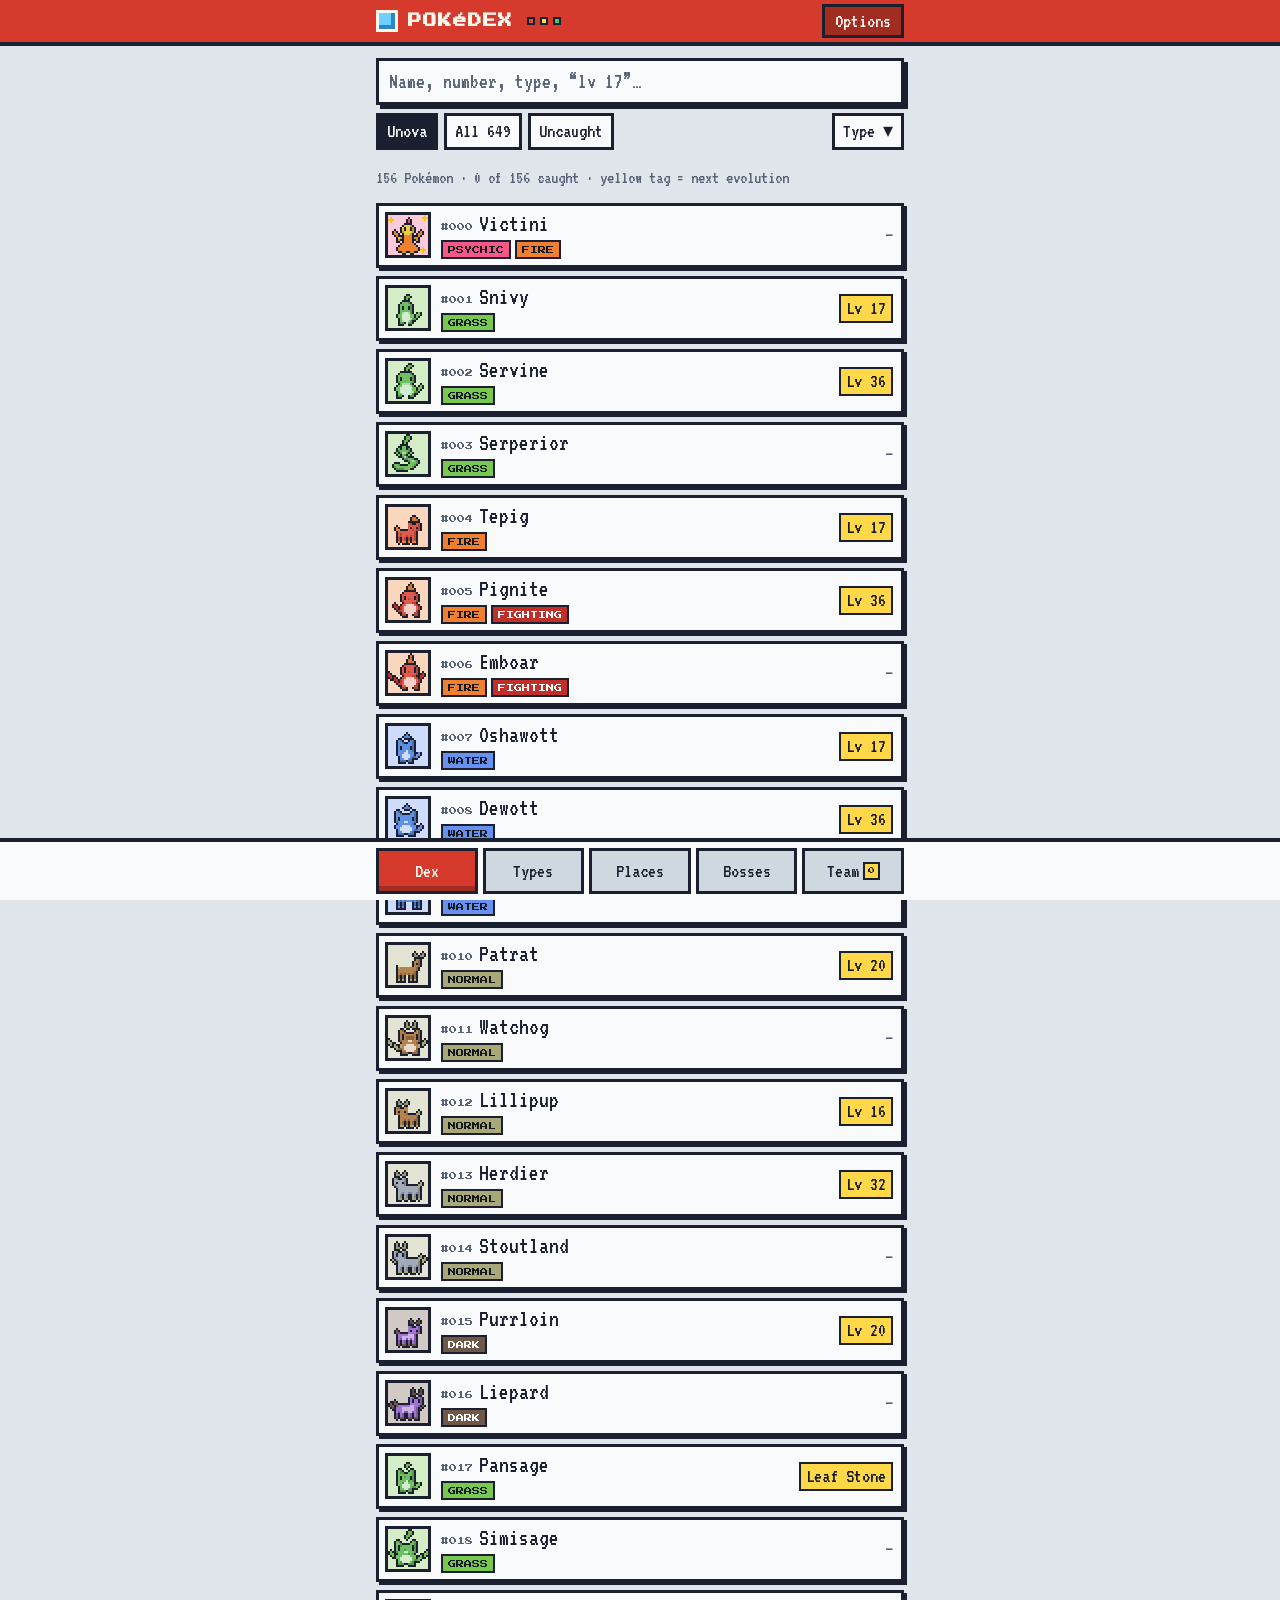
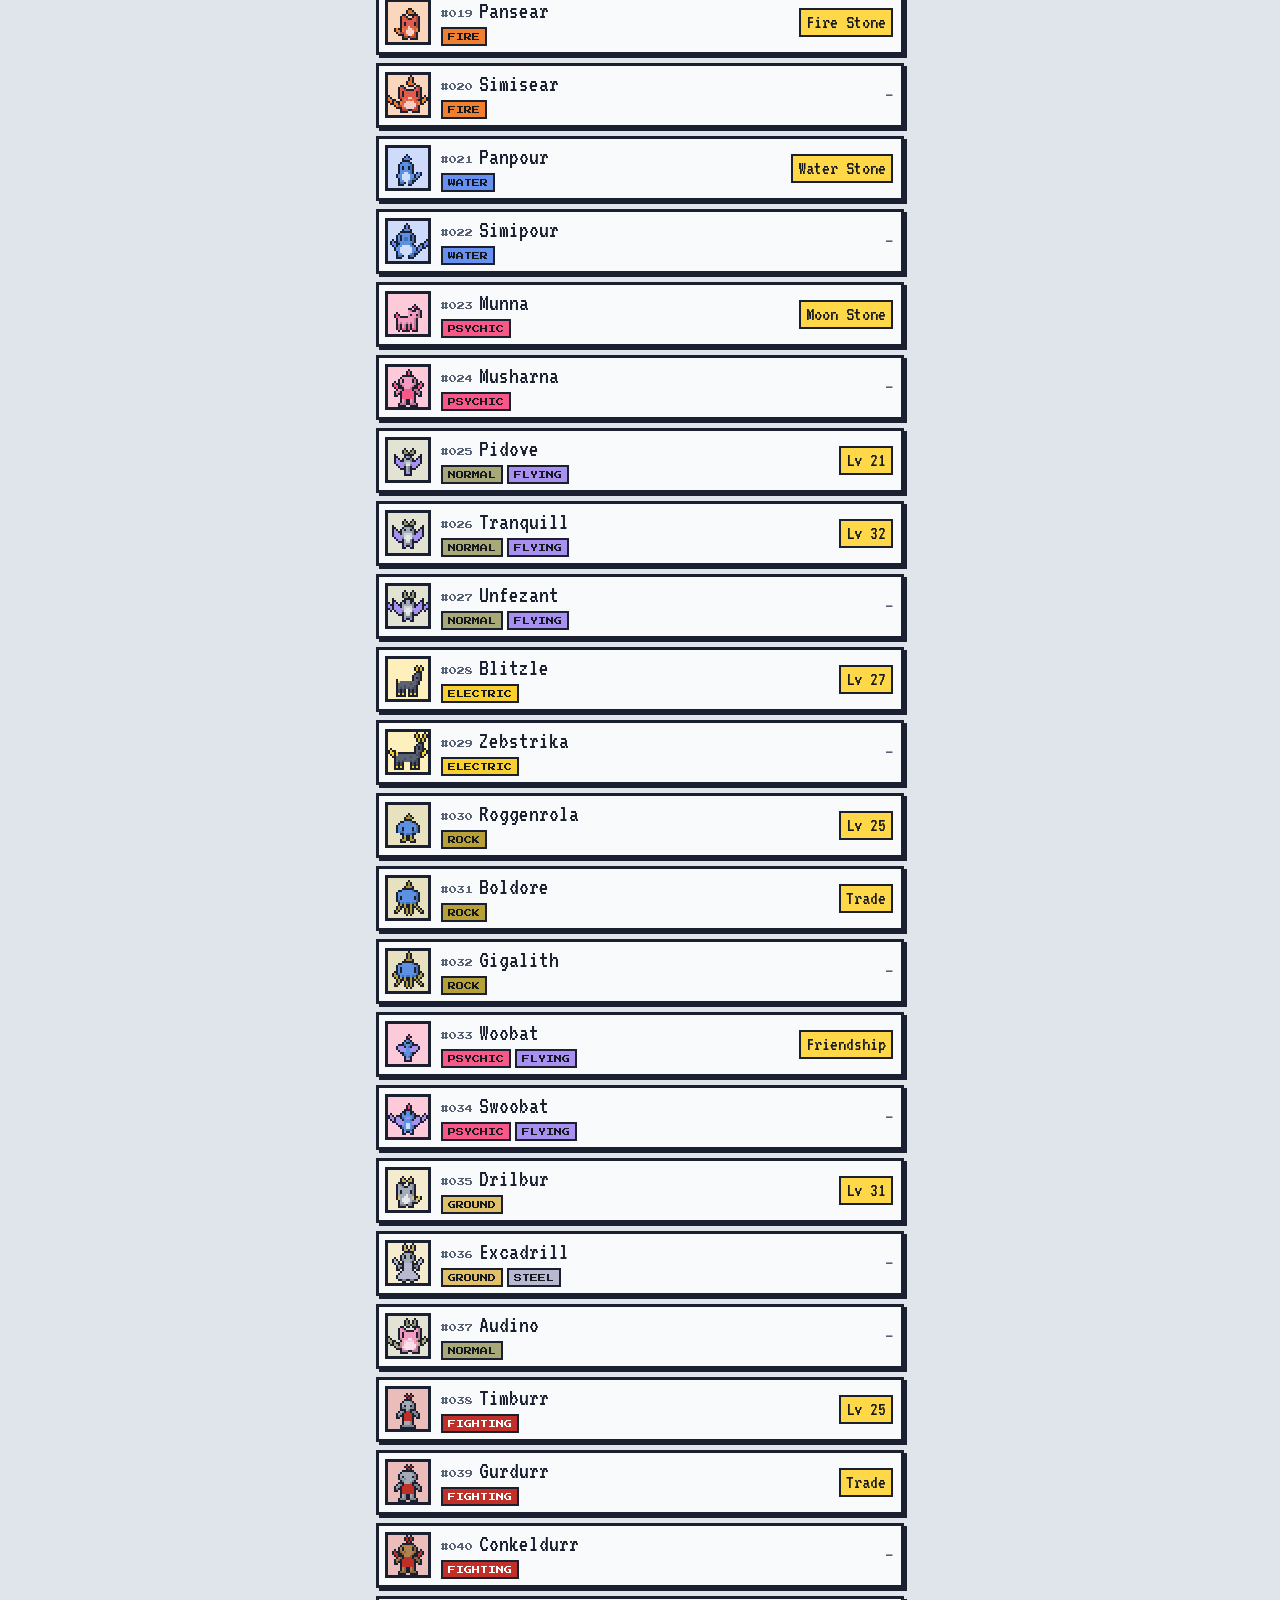
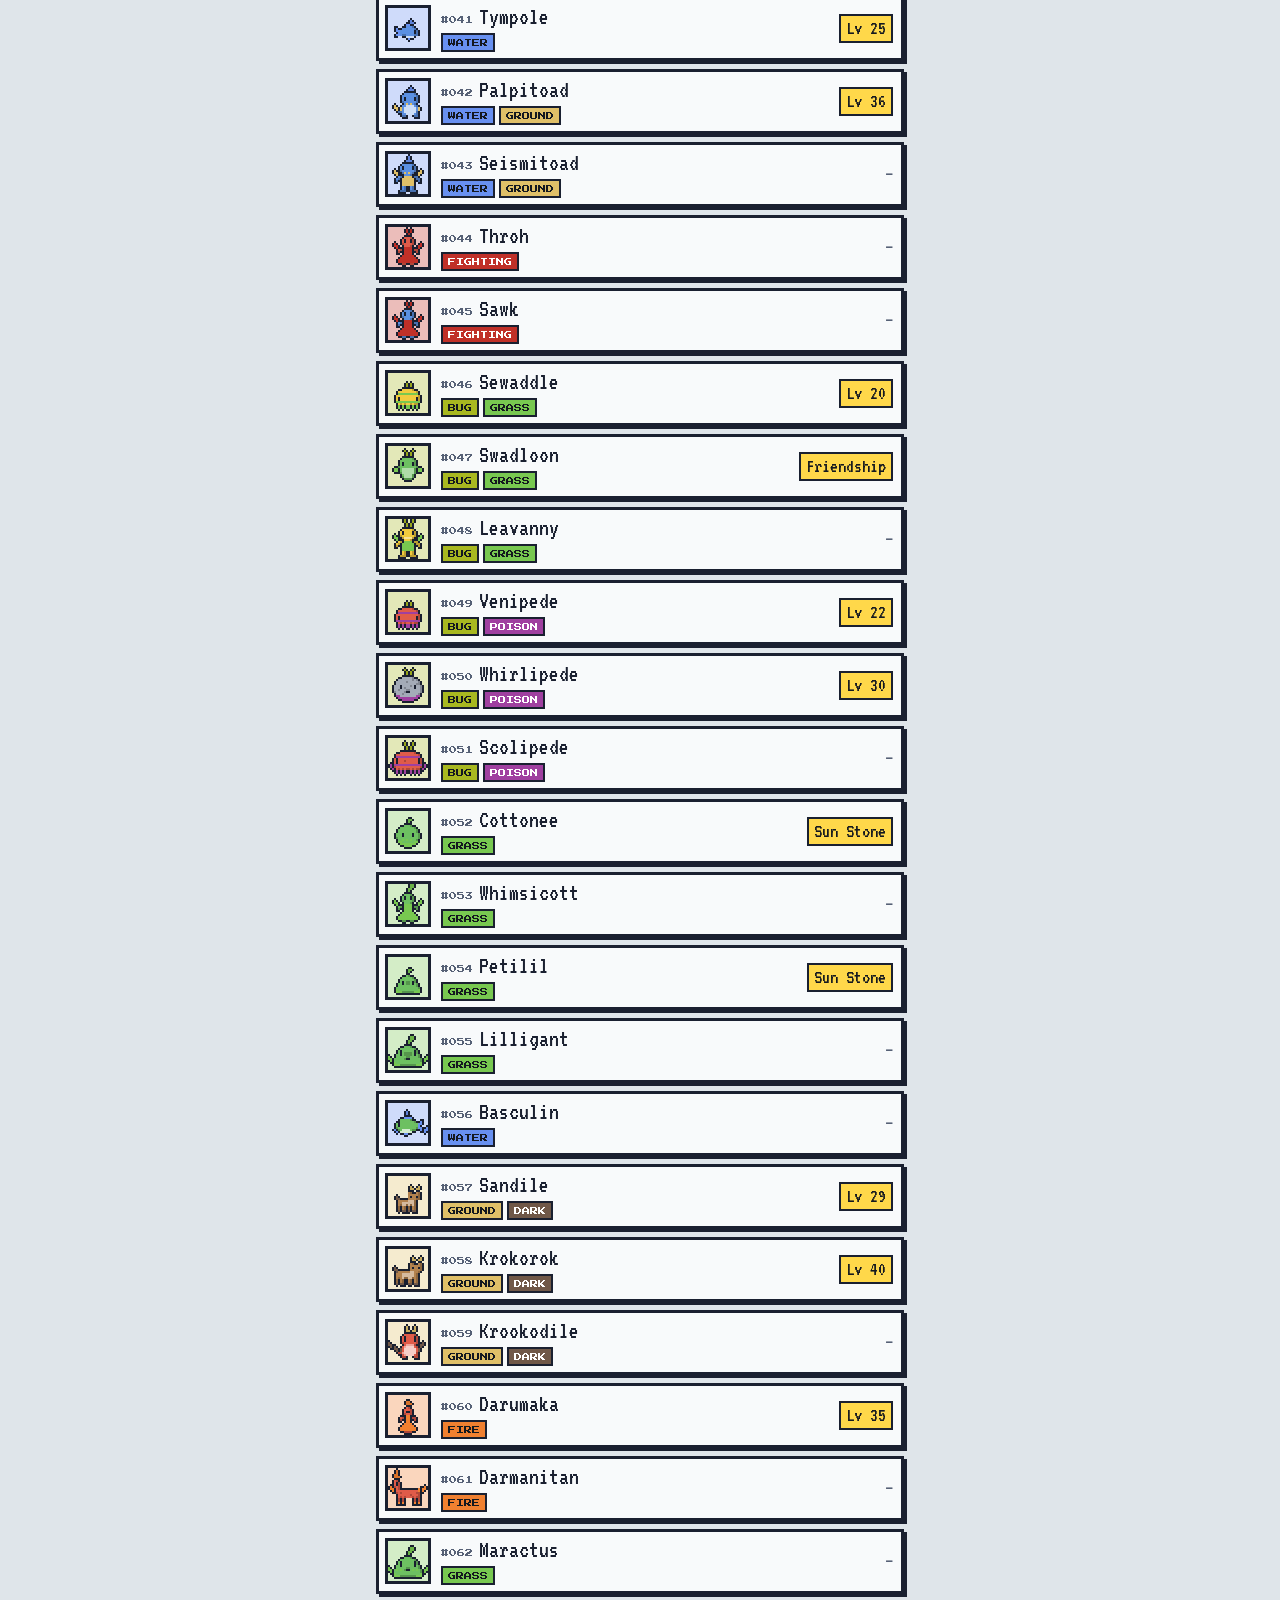
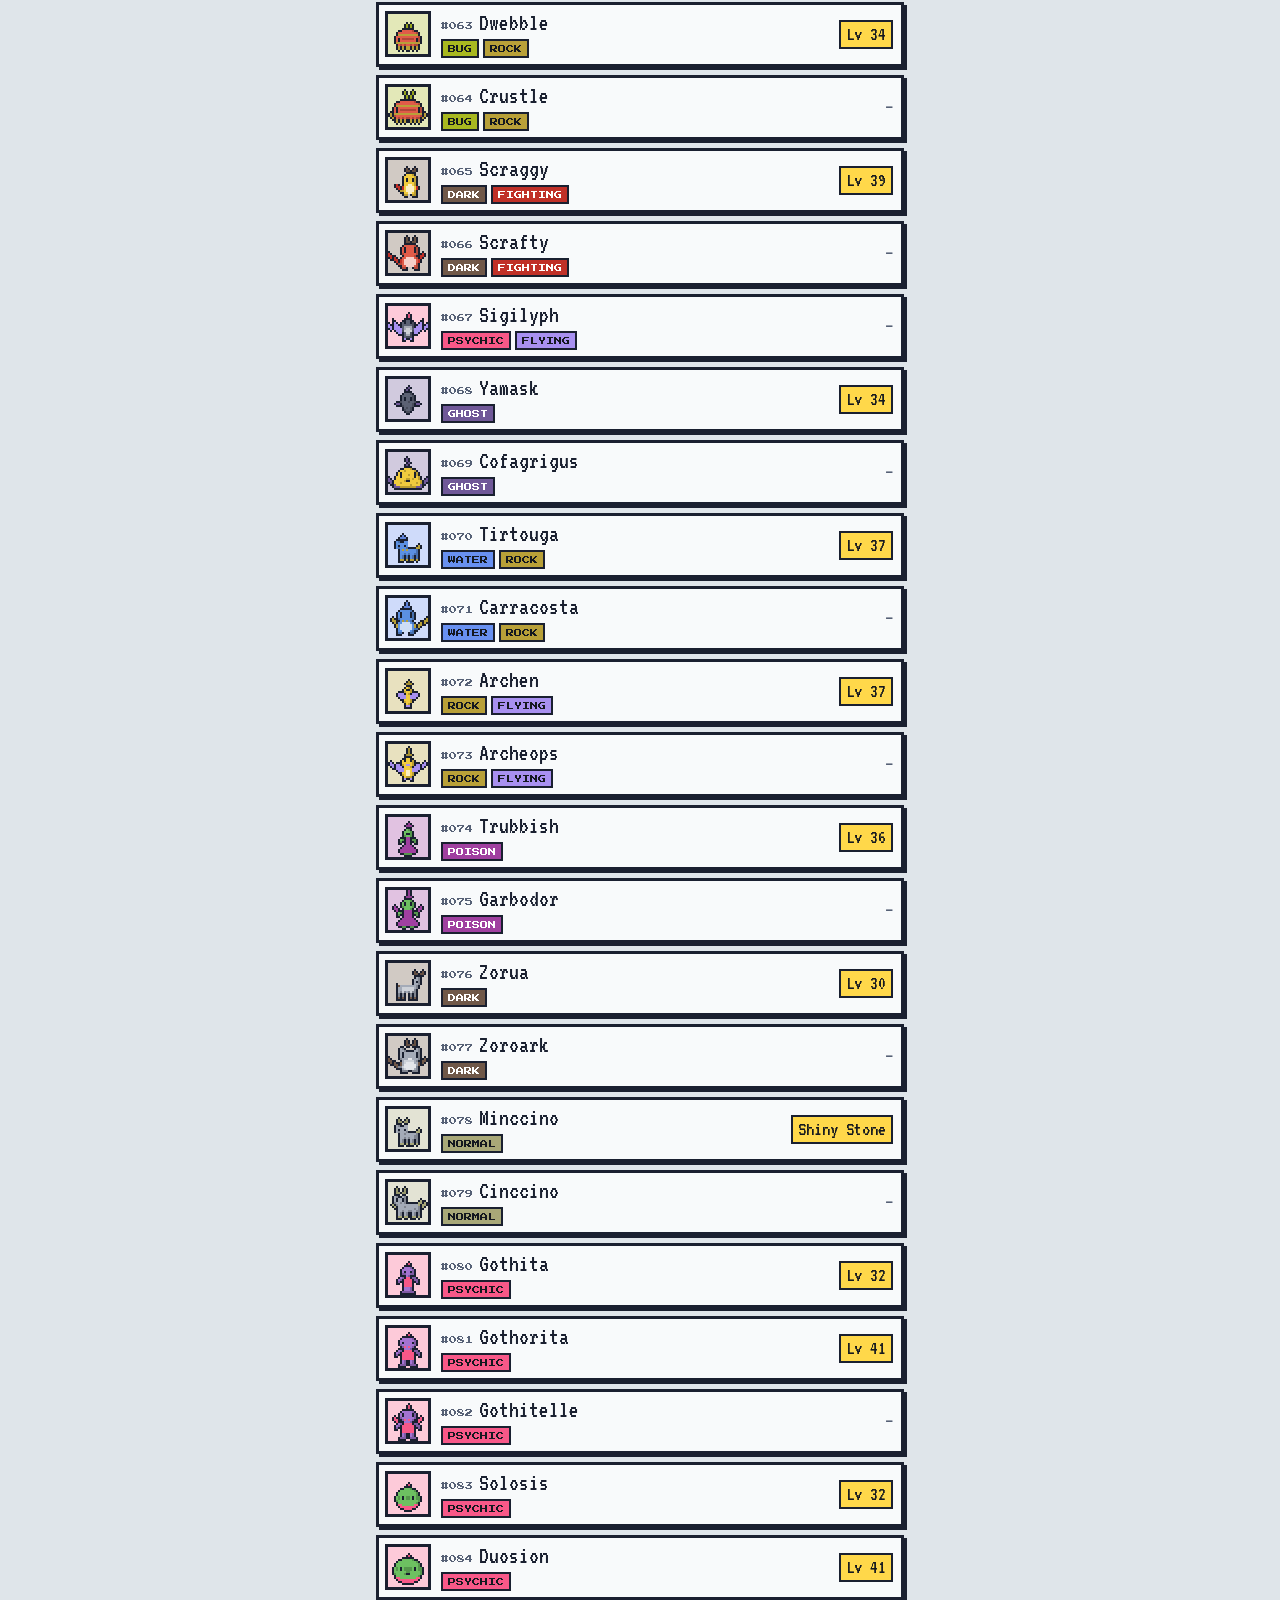
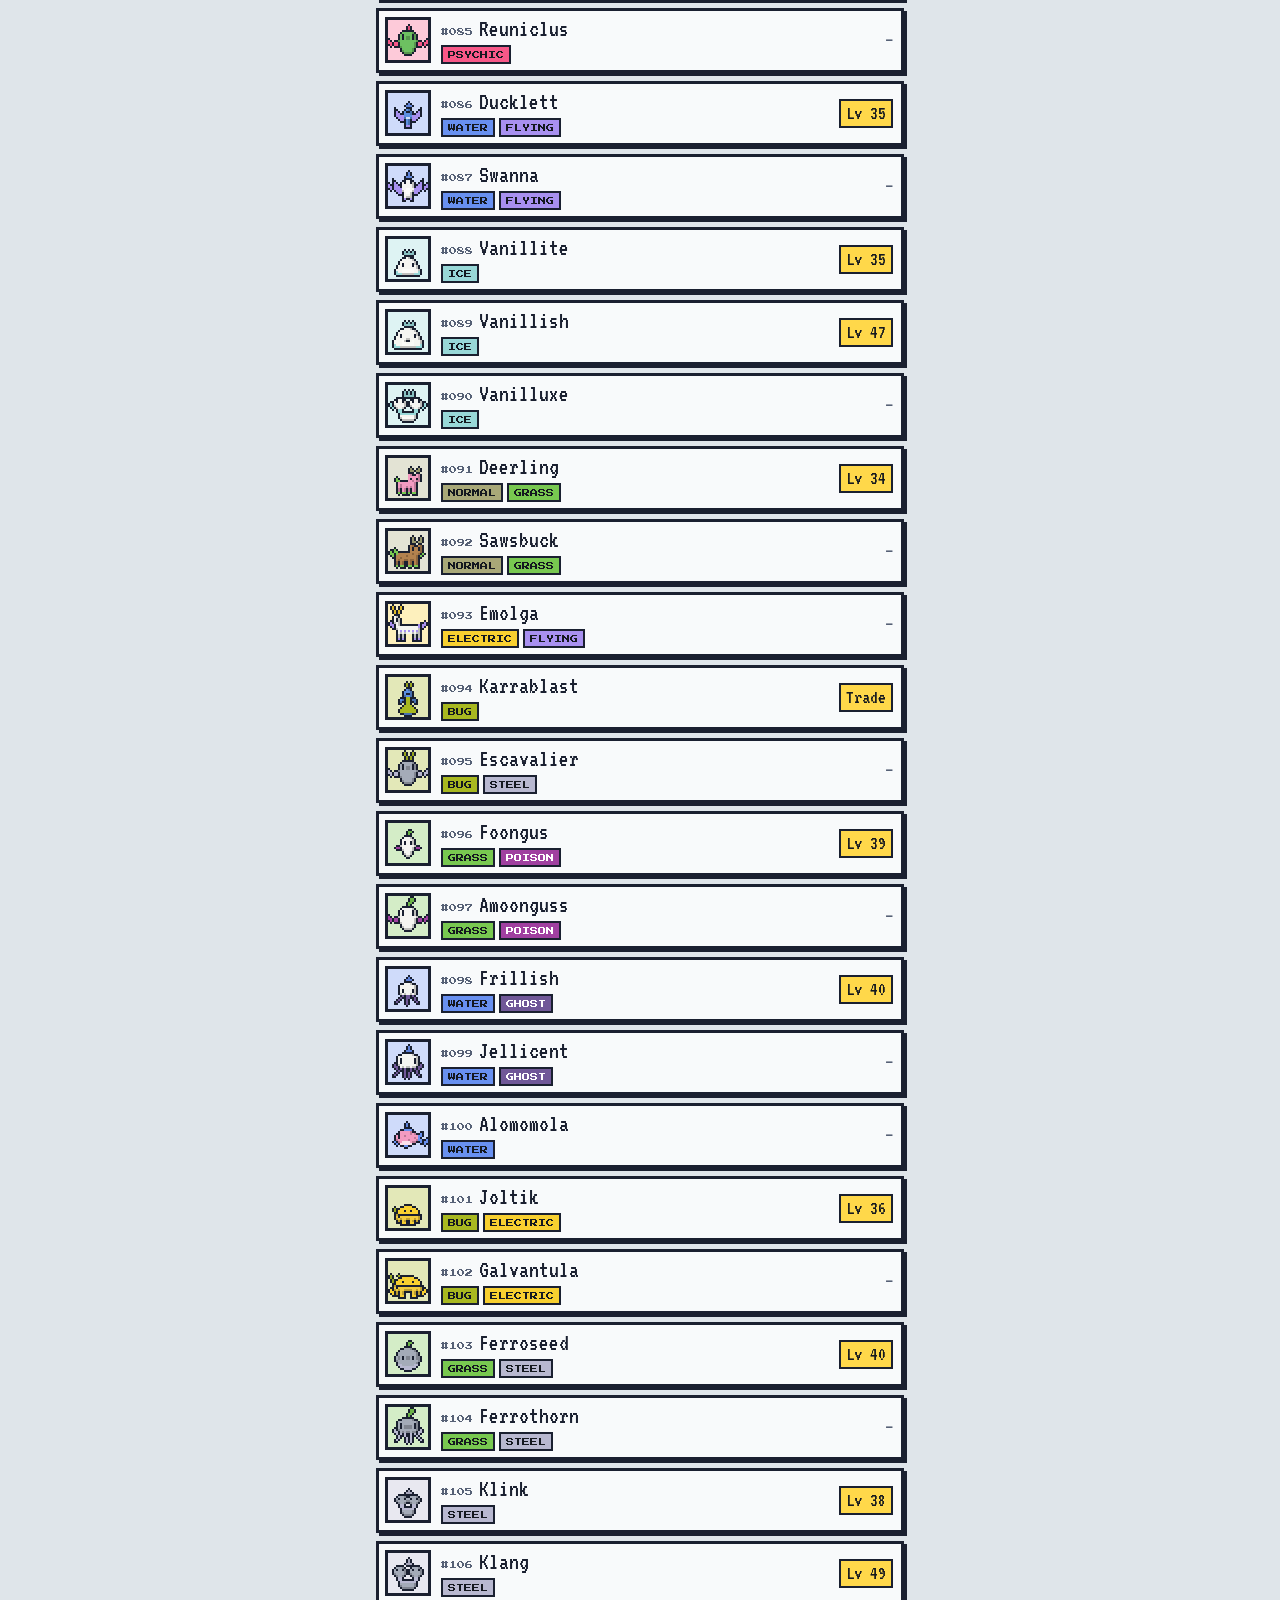
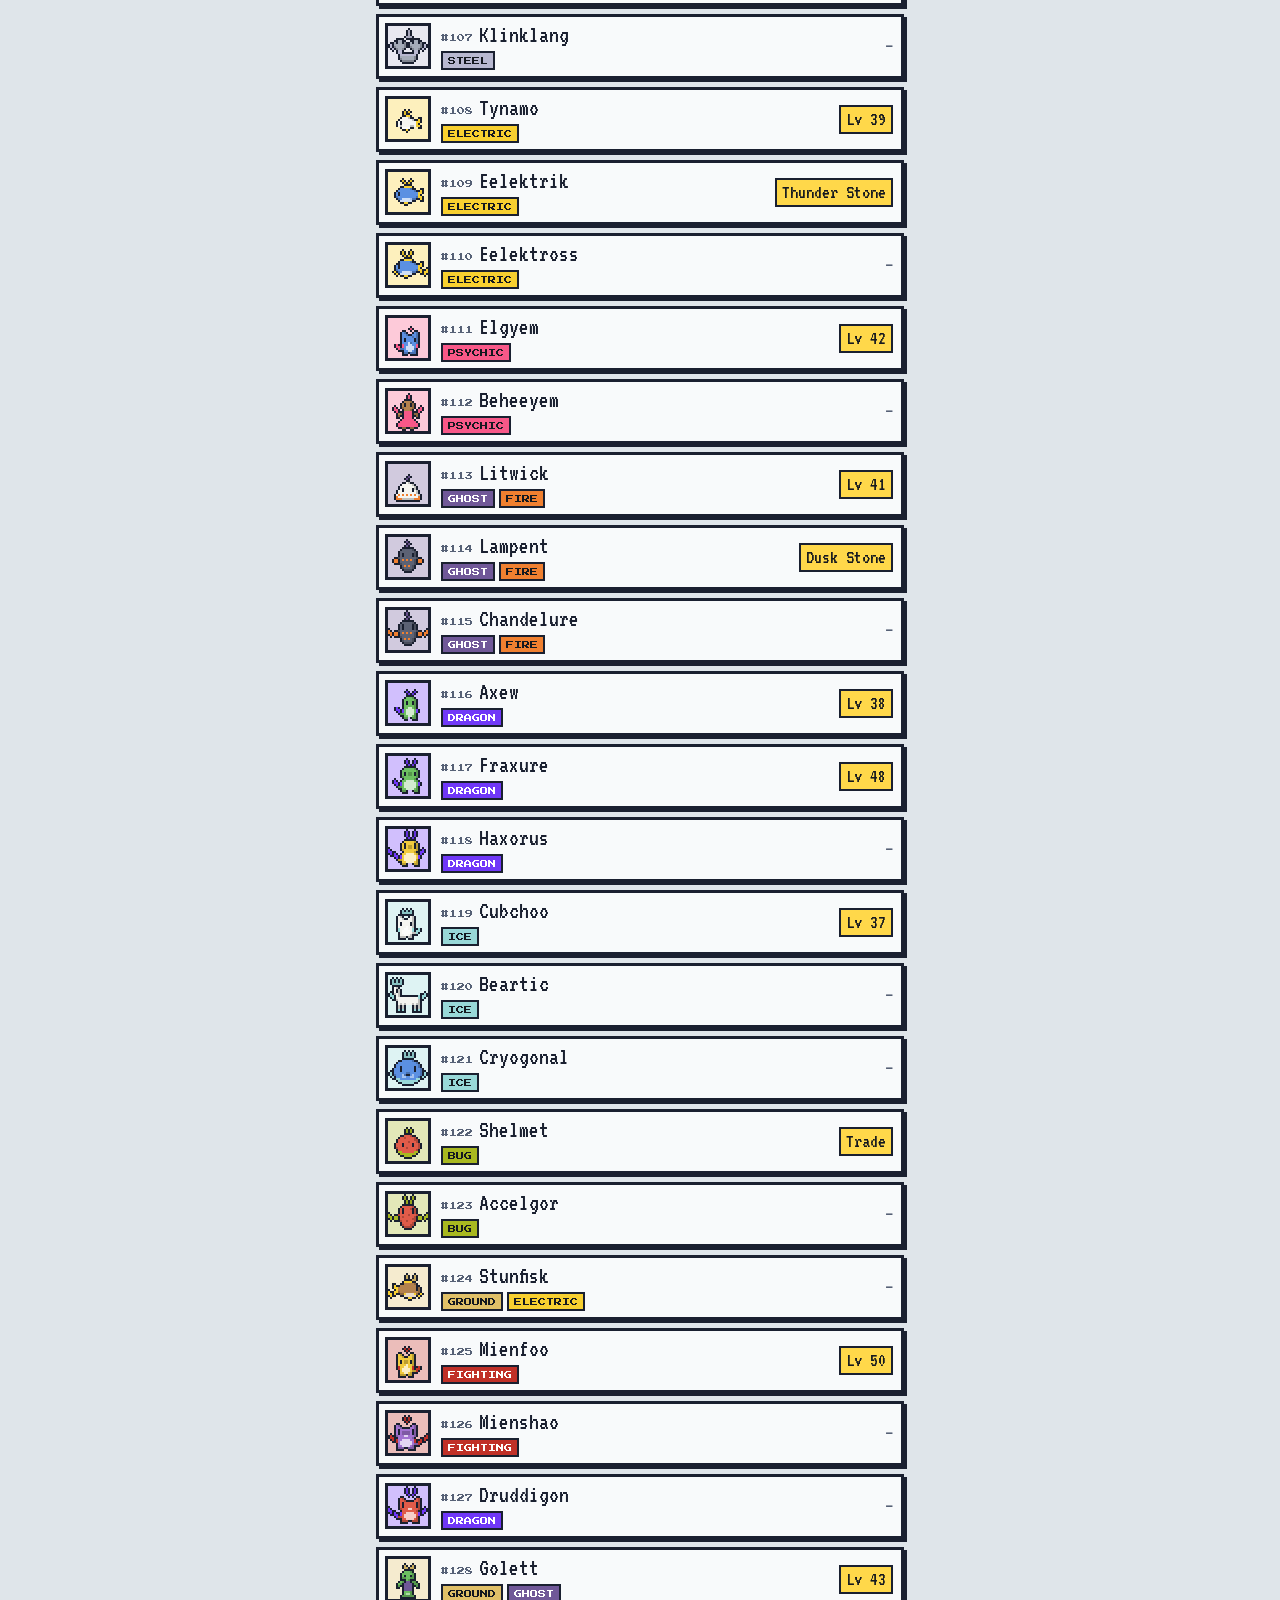
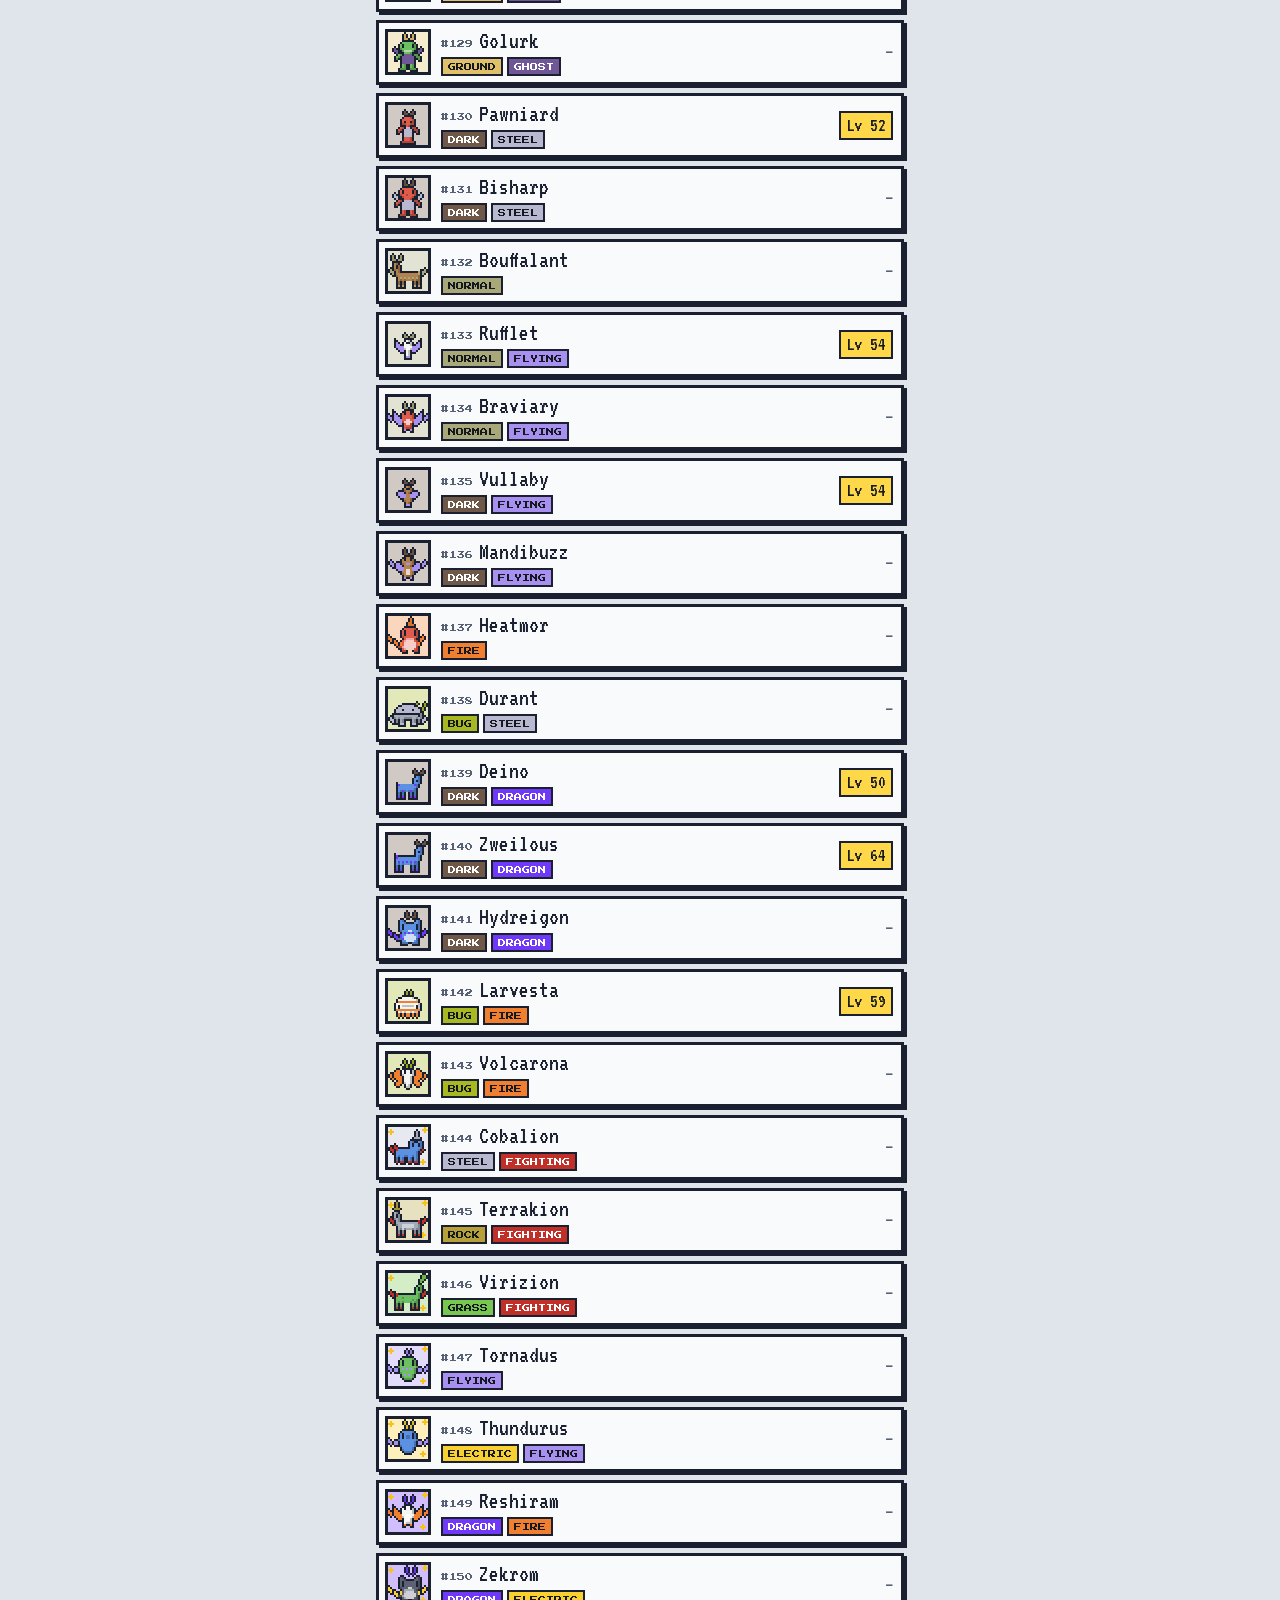
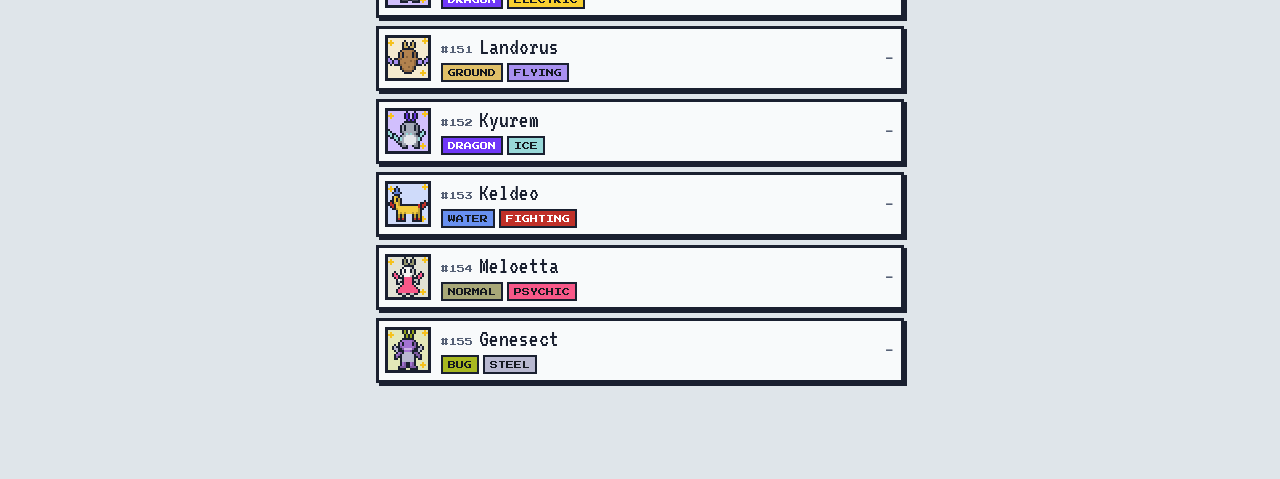
==== commit d38eaec9: "English UI, moves, places, bosses, caught tracker and options The whole interface is now in English." ====
--- a/index.html
+++ b/index.html
@@ -1,5 +1,5 @@
 <!doctype html>
-<html lang="vi">
+<html lang="en">
 <head>
 <meta charset="utf-8">
 <meta name="viewport" content="width=device-width, initial-scale=1, viewport-fit=cover">
@@ -25,7 +25,7 @@
 
 
 <style>
-/* Layout: one handheld column. Red device bar on top, three thumb tabs fixed at the bottom,
+/* Layout: one handheld column. Red device bar on top, five thumb tabs fixed at the bottom,
    content as "windows" with an ink title bar, hard pixel borders and offset shadows. */
 :root {
   --bg: #dfe5ea;
@@ -68,7 +68,7 @@
   -webkit-font-smoothing: none; -webkit-text-size-adjust: 100%;
 }
 body::before { content: ""; position: fixed; inset: 0 0 auto; height: var(--safe-t); z-index: 10; background: var(--red); }
-button, input { font: inherit; color: inherit; border-radius: 0; }
+button, input, textarea { font: inherit; color: inherit; border-radius: 0; }
 button { cursor: pointer; -webkit-tap-highlight-color: transparent; }
 :focus-visible { outline: 3px solid var(--hi); outline-offset: 2px; }
 .wrap { max-width: 560px; margin: 0 auto; padding-left: max(16px, env(safe-area-inset-left, 0px)); padding-right: max(16px, env(safe-area-inset-right, 0px)); }
@@ -80,29 +80,31 @@
 .top h1 { font-family: var(--px); font-size: 14px; margin: 0; letter-spacing: 1px; }
 .dots { display: flex; gap: 5px; margin-left: 4px; }
 .dots i { width: 8px; height: 8px; border: 2px solid #1a2030; }
-.top .ver { margin-left: auto; font-family: var(--px); font-size: 8px; opacity: .9; }
+.topbtn { margin-left: auto; background: rgba(0,0,0,.25); color: var(--red-ink); border: 3px solid #1a2030; padding: 2px 10px; font-size: 20px; min-height: 34px; }
+.topbtn[aria-pressed="true"] { background: var(--red-ink); color: #1a2030; }
 
 /* bottom tabs */
 .tabs { position: fixed; left: 0; right: 0; bottom: 0; z-index: 9; background: var(--panel); border-top: 4px solid var(--ink); padding-bottom: env(safe-area-inset-bottom, 0px); }
-.tabs .wrap { display: flex; gap: 8px; padding-block: 6px; }
-.tabs button { flex: 1; min-height: 46px; background: var(--panel-2); border: 3px solid var(--ink); display: flex; align-items: center; justify-content: center; gap: 6px; font-size: 21px; padding: 2px; }
-.tabs button b { font-weight: normal; font-family: var(--px); font-size: 11px; }
+.tabs .wrap { display: flex; gap: 5px; padding-block: 6px; }
+.tabs button { flex: 1 1 0; min-width: 0; min-height: 46px; background: var(--panel-2); border: 3px solid var(--ink); display: flex; align-items: center; justify-content: center; gap: 4px; font-size: 20px; padding: 2px 0; }
 .tabs button[aria-selected="true"] { background: var(--red); color: var(--red-ink); box-shadow: inset 0 -5px 0 rgba(0,0,0,.25); }
-.tabs .n { font-family: var(--px); font-size: 8px; background: var(--hi); color: #14181f; border: 2px solid #1a2030; padding: 3px 4px 2px; }
+.tabs .n { font-family: var(--px); font-size: 7px; background: var(--hi); color: #14181f; border: 2px solid #1a2030; padding: 3px 3px 2px; }
 
 main { padding-block: 12px calc(96px + env(safe-area-inset-bottom, 0px)); display: flex; flex-direction: column; gap: 14px; }
 .box { background: var(--panel); border: 3px solid var(--ink); box-shadow: 4px 4px 0 var(--ink); padding: 10px; scroll-margin-top: calc(var(--safe-t) + var(--bar-h) + 62px); }
 .box > h2 { background: var(--title); color: var(--title-ink); margin: -10px -10px 10px; padding: 5px 10px 6px; font-family: var(--tx); font-weight: normal; font-size: 23px; line-height: 1.05; text-transform: uppercase; letter-spacing: 1px; display: flex; align-items: center; gap: 8px; }
 .box > h2 .ico { font-family: var(--px); font-size: 10px; color: var(--hi); }
+.box > h2 .end { margin-left: auto; display: flex; gap: 4px; }
 .note { color: var(--mute); font-size: 18px; margin: 0 0 10px; }
 .note:last-child { margin-bottom: 0; }
+.group { font-family: var(--px); font-size: 10px; margin: 6px 0 -4px; color: var(--mute); text-transform: uppercase; }
 
 /* list tools */
 .tools { position: sticky; top: calc(var(--safe-t) + var(--bar-h)); z-index: 5; background: var(--bg); margin: -12px 0 -4px; padding: 12px 0 8px; display: flex; flex-direction: column; gap: 8px; }
 .search { width: 100%; min-width: 0; background: var(--panel); border: 3px solid var(--ink); padding: 8px 10px; font-size: 22px; box-shadow: 4px 4px 0 var(--ink); -webkit-appearance: none; appearance: none; }
 .search::placeholder { color: var(--mute); }
 .seg { display: flex; gap: 6px; flex-wrap: wrap; align-items: center; }
-.chip { background: var(--panel); border: 3px solid var(--ink); padding: 4px 9px; font-size: 20px; min-height: 36px; white-space: nowrap; }
+.chip { background: var(--panel); border: 3px solid var(--ink); padding: 4px 8px; font-size: 20px; min-height: 36px; white-space: nowrap; }
 .chip[aria-pressed="true"], .chip[aria-expanded="true"] { background: var(--ink); color: var(--panel); }
 .chip.push { margin-left: auto; }
 .typebar { display: flex; flex-wrap: wrap; gap: 7px; background: var(--panel); border: 3px solid var(--ink); padding: 10px; }
@@ -124,25 +126,28 @@
 .row .ev b { font-weight: normal; background: var(--hi); color: #14181f; padding: 1px 5px; border: 2px solid #1a2030; display: inline-block; }
 .row .ev i { font-style: normal; color: var(--mute); }
 .star { color: var(--bad); }
+.got { color: var(--good); }
 .empty { text-align: center; color: var(--mute); padding: 20px 0; }
+.prow { grid-template-columns: minmax(0, 1fr) auto; padding: 9px 10px; font-size: 23px; }
+.prow span:last-child { color: var(--mute); font-size: 19px; }
 
 /* detail */
 .dnav { display: flex; gap: 8px; align-items: stretch; }
 .btn { background: var(--panel); border: 3px solid var(--ink); box-shadow: 3px 3px 0 var(--ink); padding: 5px 10px; font-size: 20px; min-height: 40px; text-decoration: none; color: var(--ink); display: inline-flex; align-items: center; justify-content: center; gap: 6px; }
 .btn:active { transform: translate(2px, 2px); box-shadow: 1px 1px 0 var(--ink); }
 .btn[disabled] { opacity: .4; }
+.btn[aria-pressed="true"] { background: var(--hi); color: #14181f; }
 .dnav .grow { margin-right: auto; }
-.dnav .btn { min-width: 0; }
-.dnav .step { flex: 0 1 auto; overflow: hidden; white-space: nowrap; }
+.flat { box-shadow: none; background: var(--panel-2); }
+.wide { width: 100%; margin-top: 10px; }
 .hero { display: grid; grid-template-columns: 86px minmax(0, 1fr); gap: 12px; align-items: center; }
 .hero .tile { width: 86px; height: 86px; grid-row: auto; }
 .hero .no { font-family: var(--px); font-size: 8px; color: var(--mute); line-height: 1.7; }
-.hero h2 { font-family: var(--tx); font-size: 38px; font-weight: normal; margin: 0 0 4px; line-height: .95; overflow-wrap: anywhere; }
+.hero h2 { font-family: var(--tx); font-size: 38px; font-weight: normal; margin: 0; line-height: .95; overflow-wrap: anywhere; }
+.hero .ge { color: var(--mute); font-size: 19px; margin-bottom: 5px; }
 .hero .tys { display: flex; gap: 6px; flex-wrap: wrap; align-items: center; }
-.hero .vi { color: var(--mute); font-size: 18px; }
-.acts { grid-column: 1 / -1; display: flex; gap: 8px; flex-wrap: wrap; }
-.acts .btn { flex: 1 1 150px; box-shadow: none; background: var(--panel-2); }
-.acts .btn[aria-pressed="true"] { background: var(--hi); color: #14181f; }
+.acts { grid-column: 1 / -1; display: flex; gap: 8px; }
+.acts .btn { flex: 1 1 0; min-width: 0; padding-inline: 4px; }
 
 .jump { position: sticky; top: calc(var(--safe-t) + var(--bar-h)); z-index: 5; background: var(--bg); margin: -6px 0; padding: 6px 0; display: flex; gap: 6px; overflow-x: auto; scrollbar-width: none; }
 .jump::-webkit-scrollbar { display: none; }
@@ -155,21 +160,28 @@
 .edge { border-top: 2px dashed var(--mute); padding-top: 8px; display: flex; flex-direction: column; gap: 4px; }
 .edge:first-child { border-top: 0; padding-top: 0; }
 .edge .pair { display: flex; align-items: center; gap: 6px; flex-wrap: wrap; }
-.mon { background: var(--panel-2); border: 2px solid var(--ink); padding: 2px 8px 2px 2px; font-size: 21px; display: inline-flex; align-items: center; gap: 6px; min-height: 36px; }
-.mon img { width: 30px; height: 30px; image-rendering: pixelated; image-rendering: crisp-edges; background: #e9eef2; }
+.mon { background: var(--panel-2); border: 2px solid var(--ink); padding: 2px 8px 2px 2px; font-size: 21px; display: inline-flex; align-items: center; gap: 6px; min-height: 36px; text-align: left; }
+.mon img { width: 30px; height: 30px; flex: none; image-rendering: pixelated; image-rendering: crisp-edges; background: #e9eef2; }
 .mon.me { background: var(--ink); color: var(--panel); }
 .edge .how { color: var(--mute); font-size: 19px; }
 
 .locs { display: flex; flex-direction: column; }
-.loc { display: grid; grid-template-columns: minmax(0, 1fr) auto; gap: 2px 10px; padding: 7px 0; border-top: 2px dashed var(--mute); }
+.loc { display: grid; grid-template-columns: minmax(0, 1fr) auto; gap: 2px 10px; padding: 7px 0; border-top: 2px dashed var(--mute); align-items: center; }
 .loc:first-child { border-top: 0; padding-top: 0; }
-.loc .pl { font-size: 22px; grid-column: 1 / -1; }
+.loc .pl { font-size: 22px; grid-column: 1 / -1; background: none; border: 0; padding: 0; text-align: left; text-decoration: underline; text-decoration-style: dotted; text-underline-offset: 3px; }
+.loc .pl.plain { text-decoration: none; }
 .loc .how { color: var(--mute); font-size: 19px; }
 .loc .rt { text-align: right; font-size: 19px; white-space: nowrap; font-variant-numeric: tabular-nums; }
 .loc .rt b { font-weight: normal; background: var(--panel-2); border: 2px solid var(--ink); padding: 0 5px; }
-.more { margin-top: 10px; width: 100%; box-shadow: none; background: var(--panel-2); }
 .warn { background: var(--panel-2); border: 3px solid var(--ink); padding: 8px; margin: 0 0 10px; }
 .warn:last-child { margin-bottom: 0; }
+
+.mv { display: grid; grid-template-columns: 50px minmax(0, 1fr) auto; gap: 1px 8px; padding: 6px 0; border-top: 2px dashed var(--mute); align-items: center; }
+.mv:first-child { border-top: 0; padding-top: 0; }
+.mv .lv { font-family: var(--px); font-size: 8px; color: var(--mute); }
+.mv .mn { font-size: 22px; overflow-wrap: anywhere; }
+.mv .ms { grid-column: 2 / -1; color: var(--mute); font-size: 18px; }
+.mv .ms b { font-weight: normal; color: var(--good); }
 
 .eff { display: grid; grid-template-columns: 54px minmax(0, 1fr); gap: 8px 10px; align-items: start; }
 .mult { font-family: var(--px); font-size: 10px; text-align: center; padding: 6px 0 5px; border: 2px solid #1a2030; color: var(--on-mark); }
@@ -180,15 +192,33 @@
 .sub { margin: 12px 0 8px; display: flex; align-items: center; gap: 8px; font-size: 20px; }
 .sub:first-of-type { margin-top: 0; }
 
+.facts { display: grid; grid-template-columns: auto minmax(0, 1fr); gap: 6px 14px; margin: 0; }
+.facts dt { color: var(--mute); }
+.facts dd { margin: 0; }
+.facts small { color: var(--mute); font-size: 18px; }
 .stats { display: grid; grid-template-columns: auto 34px minmax(0, 1fr); gap: 5px 8px; align-items: center; font-variant-numeric: tabular-nums; }
 .stats .bar { height: 12px; background: var(--panel-2); border: 2px solid var(--ink); }
 .stats .bar i { display: block; height: 100%; background: var(--good); }
 .stats .v { text-align: right; }
 
-/* team */
+/* team, bosses */
 .cover { display: grid; grid-template-columns: auto minmax(0, 1fr); gap: 7px 10px; align-items: center; }
 .cover .who { font-size: 19px; }
 .cover .who.no { color: var(--mute); }
+.squad { display: flex; flex-direction: column; gap: 6px; margin-bottom: 10px; }
+.squad .m { display: grid; grid-template-columns: minmax(0, 1fr) auto; gap: 8px; align-items: center; }
+.squad .m .r { display: flex; gap: 4px; align-items: center; flex-wrap: wrap; justify-content: flex-end; }
+.squad .m .l { font-family: var(--px); font-size: 8px; }
+.tips { display: flex; flex-wrap: wrap; gap: 6px 10px; align-items: center; }
+.tips .t { display: inline-flex; align-items: center; gap: 4px; font-size: 19px; }
+
+/* options */
+.sizes { display: flex; gap: 6px; }
+.sizes .btn { flex: 1 1 0; min-width: 0; padding-inline: 2px; }
+.code { width: 100%; min-height: 78px; background: var(--panel-2); border: 3px solid var(--ink); padding: 6px; font-size: 18px; resize: vertical; overflow-wrap: anywhere; }
+.meter { height: 16px; background: var(--panel-2); border: 2px solid var(--ink); margin: 4px 0 10px; }
+.meter i { display: block; height: 100%; background: var(--good); }
+.status { min-height: 22px; margin: 8px 0 0; }
 
 .picker { display: flex; flex-wrap: wrap; gap: 7px; margin-bottom: 12px; }
 .scroll { overflow-x: auto; }
@@ -208,65 +238,72 @@
   <div class="wrap">
     <div class="lens"></div><h1>POKéDEX</h1>
     <div class="dots"><i style="background:#e9483a"></i><i style="background:#ffd84a"></i><i style="background:#4bc56d"></i></div>
-    <span class="ver">WHITE · GEN V</span>
+    <button class="topbtn" id="open-more" aria-pressed="false">Options</button>
   </div>
 </header>
 
 <div class="wrap">
   <main id="view-list">
     <div class="tools">
-      <input class="search" id="q" type="search" placeholder="Tìm tên hoặc số…" autocomplete="off" autocapitalize="off" spellcheck="false" aria-label="Tìm Pokémon theo tên hoặc số">
+      <input class="search" id="q" type="search" placeholder="Name, number, type, “lv 17”…" autocomplete="off" autocapitalize="off" spellcheck="false" aria-label="Search Pokémon by name, number, type, ability or evolution level">
       <div class="seg">
         <button class="chip" id="dex-unova" aria-pressed="true">Unova</button>
-        <button class="chip" id="dex-nat" aria-pressed="false">Tất cả 649</button>
-        <button class="chip push" id="type-toggle" aria-expanded="false" aria-controls="typebar">Lọc hệ ▾</button>
+        <button class="chip" id="dex-nat" aria-pressed="false">All 649</button>
+        <button class="chip" id="only-new" aria-pressed="false">Uncaught</button>
+        <button class="chip push" id="type-toggle" aria-expanded="false" aria-controls="typebar">Type ▾</button>
       </div>
     </div>
-    <div class="typebar" id="typebar" aria-label="Lọc theo hệ" hidden></div>
+    <div class="typebar" id="typebar" aria-label="Filter by type" hidden></div>
     <div class="count" id="count"></div>
     <ul class="list" id="list"></ul>
   </main>
   <main id="view-detail" hidden></main>
+  <main id="view-places" hidden></main>
+  <main id="view-place" hidden></main>
+  <main id="view-bosses" hidden></main>
   <main id="view-team" hidden></main>
+  <main id="view-more" hidden></main>
   <main id="view-types" hidden>
     <section class="box">
-      <h2><span class="ico">▶</span>Tôi đánh bằng chiêu hệ…</h2>
-      <p class="note">Chọn hệ của chiêu thức để xem đánh hệ nào hiệu quả.</p>
+      <h2><span class="ico">▶</span>My move is type…</h2>
+      <p class="note">Pick a move's type to see what it hits hard.</p>
       <div class="picker" id="atk-pick"></div>
       <div class="eff" id="atk-out"></div>
     </section>
     <section class="box">
-      <h2><span class="ico">▶</span>Đối thủ thuộc hệ…</h2>
-      <p class="note">Chọn 1 hoặc 2 hệ của đối thủ để xem nên dùng chiêu hệ nào.</p>
+      <h2><span class="ico">▶</span>The opponent is type…</h2>
+      <p class="note">Pick the opponent's one or two types to see which moves to use.</p>
       <div class="picker" id="def-pick"></div>
       <div class="eff" id="def-out"></div>
     </section>
     <section class="box">
-      <h2><span class="ico">▶</span>Bảng khắc hệ Gen V</h2>
-      <p class="note">Hàng = hệ tấn công, cột = hệ phòng thủ. 2 = gấp đôi, ½ = giảm nửa, 0 = vô hiệu.</p>
+      <h2><span class="ico">▶</span>Gen V type chart</h2>
+      <p class="note">Rows attack, columns defend. 2 = double, ½ = half, 0 = no effect.</p>
       <div class="scroll"><table class="mx" id="mx"></table></div>
     </section>
   </main>
 </div>
 
-<nav class="tabs" aria-label="Chuyển mục">
+<nav class="tabs" aria-label="Sections">
   <div class="wrap" role="tablist">
-    <button id="tab-dex" role="tab" aria-selected="true"><b>◉</b>Pokémon</button>
-    <button id="tab-types" role="tab" aria-selected="false"><b>✚</b>Khắc hệ</button>
-    <button id="tab-team" role="tab" aria-selected="false"><b>★</b>Đội<span class="n" id="team-n">0</span></button>
+    <button id="tab-dex" role="tab" aria-selected="true">Dex</button>
+    <button id="tab-types" role="tab" aria-selected="false">Types</button>
+    <button id="tab-places" role="tab" aria-selected="false">Places</button>
+    <button id="tab-bosses" role="tab" aria-selected="false">Bosses</button>
+    <button id="tab-team" role="tab" aria-selected="false">Team<span class="n" id="team-n">0</span></button>
   </div>
 </nav>
 
 <script>
-const DATA = {"types":["Normal","Fighting","Flying","Poison","Ground","Rock","Bug","Ghost","Steel","Fire","Water","Grass","Electric","Psychic","Ice","Dragon","Dark"],"chart":[[100,100,100,100,100,50,100,0,50,100,100,100,100,100,100,100,100],[200,100,50,50,100,200,50,0,200,100,100,100,100,50,200,100,200],[100,200,100,100,100,50,200,100,50,100,100,200,50,100,100,100,100],[100,100,100,50,50,50,100,50,0,100,100,200,100,100,100,100,100],[100,100,0,200,100,200,50,100,200,200,100,50,200,100,100,100,100],[100,50,200,100,50,100,200,100,50,200,100,100,100,100,200,100,100],[100,50,50,50,100,100,100,50,50,50,100,200,100,200,100,100,200],[0,100,100,100,100,100,100,200,50,100,100,100,100,200,100,100,50],[100,100,100,100,100,200,100,100,50,50,50,100,50,100,200,100,100],[100,100,100,100,100,50,200,100,200,50,50,200,100,100,200,50,100],[100,100,100,100,200,200,100,100,100,200,50,50,100,100,100,50,100],[100,100,50,50,200,200,50,100,50,50,200,50,100,100,100,50,100],[100,100,200,100,0,100,100,100,100,100,200,50,50,100,100,50,100],[100,200,100,200,100,100,100,100,50,100,100,100,100,50,100,100,0],[100,100,200,100,200,100,100,100,50,50,50,200,100,100,50,200,100],[100,100,100,100,100,100,100,100,50,100,100,100,100,100,100,200,100],[100,50,100,100,100,100,100,200,50,100,100,100,100,200,100,100,50]],"mons":[{"i":1,"n":"Bulbasaur","t":[11,3],"s":[45,49,49,65,65,45],"c":1,"h":8,"k":5,"g":"bulbasaur"},{"i":2,"n":"Ivysaur","t":[11,3],"s":[60,62,63,80,80,60],"c":1,"h":8,"k":5,"g":"ivysaur","f":1,"m":[["Lv 16","Lên cấp 16"]]},{"i":3,"n":"Venusaur","t":[11,3],"s":[80,82,83,100,100,80],"c":1,"h":8,"k":5,"g":"venusaur","f":2,"m":[["Lv 32","Lên cấp 32"]]},{"i":4,"n":"Charmander","t":[9],"s":[39,52,43,60,50,65],"c":2,"h":6,"k":8,"g":"charmander"},{"i":5,"n":"Charmeleon","t":[9],"s":[58,64,58,80,65,80],"c":2,"h":6,"k":8,"g":"charmeleon","f":4,"m":[["Lv 16","Lên cấp 16"]]},{"i":6,"n":"Charizard","t":[9,2],"s":[78,84,78,109,85,100],"c":2,"h":6,"k":8,"g":"charizard","f":5,"m":[["Lv 36","Lên cấp 36"]]},{"i":7,"n":"Squirtle","t":[10],"s":[44,48,65,50,64,43],"c":3,"h":6,"k":2,"g":"squirtle"},{"i":8,"n":"Wartortle","t":[10],"s":[59,63,80,65,80,58],"c":3,"h":6,"k":2,"g":"wartortle","f":7,"m":[["Lv 16","Lên cấp 16"]]},{"i":9,"n":"Blastoise","t":[10],"s":[79,83,100,85,105,78],"c":3,"h":6,"k":2,"g":"blastoise","f":8,"m":[["Lv 36","Lên cấp 36"]]},{"i":10,"n":"Caterpie","t":[6],"s":[45,30,35,20,20,45],"c":4,"h":14,"k":5,"g":"caterpie"},{"i":11,"n":"Metapod","t":[6],"s":[50,20,55,25,25,30],"c":4,"h":2,"k":5,"g":"metapod","f":10,"m":[["Lv 7","Lên cấp 7"]],"e":[[29,0,48,48,10,10,15],[29,1,59,59,10,10,15]]},{"i":12,"n":"Butterfree","t":[6,2],"s":[60,45,50,80,80,70],"c":4,"h":13,"k":9,"g":"butterfree","f":11,"m":[["Lv 10","Lên cấp 10"]],"e":[[29,2,50,50,5,5,15]]},{"i":13,"n":"Weedle","t":[6,3],"s":[40,35,30,20,20,50],"c":5,"h":14,"k":3,"g":"weedle"},{"i":14,"n":"Kakuna","t":[6,3],"s":[45,25,50,25,25,35],"c":5,"h":2,"k":10,"g":"kakuna","f":13,"m":[["Lv 7","Lên cấp 7"]],"bo":1},{"i":15,"n":"Beedrill","t":[6,3],"s":[65,80,40,45,80,75],"c":5,"h":13,"k":10,"g":"beedrill","f":14,"m":[["Lv 10","Lên cấp 10"]],"bo":1},{"i":16,"n":"Pidgey","t":[0,2],"s":[40,45,40,35,35,56],"c":6,"h":9,"k":3,"g":"pidgey"},{"i":17,"n":"Pidgeotto","t":[0,2],"s":[63,60,55,50,50,71],"c":6,"h":9,"k":3,"g":"pidgeotto","f":16,"m":[["Lv 18","Lên cấp 18"]]},{"i":18,"n":"Pidgeot","t":[0,2],"s":[83,80,75,70,70,91],"c":6,"h":9,"k":3,"g":"pidgeot","f":17,"m":[["Lv 36","Lên cấp 36"]]},{"i":19,"n":"Rattata","t":[0],"s":[30,56,35,25,35,72],"c":7,"h":8,"k":7,"g":"rattata"},{"i":20,"n":"Raticate","t":[0],"s":[55,81,60,50,70,97],"c":7,"h":8,"k":3,"g":"raticate","f":19,"m":[["Lv 20","Lên cấp 20"]],"e":[[8,1,47,50,10,35,15]]},{"i":21,"n":"Spearow","t":[0,2],"s":[40,60,30,31,31,70],"c":8,"h":9,"k":3,"g":"spearow"},{"i":22,"n":"Fearow","t":[0,2],"s":[65,90,65,61,61,100],"c":8,"h":9,"k":3,"g":"fearow","f":21,"m":[["Lv 20","Lên cấp 20"]],"e":[[32,0,48,50,30,30,15],[32,1,58,60,30,30,15]]},{"i":23,"n":"Ekans","t":[3],"s":[35,60,44,40,54,55],"c":9,"h":2,"k":7,"g":"ekans"},{"i":24,"n":"Arbok","t":[3],"s":[60,85,69,65,79,80],"c":9,"h":2,"k":7,"g":"arbok","f":23,"m":[["Lv 22","Lên cấp 22"]]},{"i":25,"n":"Pikachu","t":[12],"s":[35,55,30,50,40,90],"c":10,"h":8,"k":10,"g":"pikachu","f":172,"m":[["Thân thiết","Lên 1 cấp bất kỳ · độ thân thiết cao (220+)"]]},{"i":26,"n":"Raichu","t":[12],"s":[60,90,55,90,80,100],"c":10,"h":6,"k":10,"g":"raichu","f":25,"m":[["Thunder Stone","Dùng Thunder Stone"]]},{"i":27,"n":"Sandshrew","t":[4],"s":[50,75,85,20,30,40],"c":11,"h":6,"k":10,"g":"sandshrew"},{"i":28,"n":"Sandslash","t":[4],"s":[75,100,110,45,55,65],"c":11,"h":6,"k":10,"g":"sandslash","f":27,"m":[["Lv 22","Lên cấp 22"]],"e":[[25,0,47,49,30,30,15]]},{"i":29,"n":"Nidoran♀","t":[3],"s":[55,47,52,40,40,41],"c":12,"h":8,"k":2,"g":"nidoran-f"},{"i":30,"n":"Nidorina","t":[3],"s":[70,62,67,55,55,56],"c":12,"h":8,"k":2,"g":"nidorina","f":29,"m":[["Lv 16","Lên cấp 16"]]},{"i":31,"n":"Nidoqueen","t":[3,4],"s":[90,82,87,75,85,76],"c":12,"h":6,"k":2,"g":"nidoqueen","f":30,"m":[["Moon Stone","Dùng Moon Stone"]]},{"i":32,"n":"Nidoran♂","t":[3],"s":[46,57,40,40,40,50],"c":13,"h":8,"k":7,"g":"nidoran-m"},{"i":33,"n":"Nidorino","t":[3],"s":[61,72,57,55,55,65],"c":13,"h":8,"k":7,"g":"nidorino","f":32,"m":[["Lv 16","Lên cấp 16"]]},{"i":34,"n":"Nidoking","t":[3,4],"s":[81,92,77,85,75,85],"c":13,"h":6,"k":7,"g":"nidoking","f":33,"m":[["Moon Stone","Dùng Moon Stone"]]},{"i":35,"n":"Clefairy","t":[0],"s":[70,45,48,60,65,35],"c":14,"h":6,"k":6,"g":"clefairy","f":173,"m":[["Thân thiết","Lên 1 cấp bất kỳ · độ thân thiết cao (220+)"]],"e":[[11,0,52,54,30,30,15],[11,1,62,64,30,30,15]]},{"i":36,"n":"Clefable","t":[0],"s":[95,70,73,85,90,60],"c":14,"h":6,"k":6,"g":"clefable","f":35,"m":[["Moon Stone","Dùng Moon Stone"]],"e":[[11,2,55,55,5,5,15]]},{"i":37,"n":"Vulpix","t":[9],"s":[38,41,40,50,65,65],"c":15,"h":8,"k":3,"g":"vulpix","e":[[0,0,47,47,20,20,15],[0,1,57,57,20,20,15]]},{"i":38,"n":"Ninetales","t":[9],"s":[73,76,75,81,100,100],"c":15,"h":8,"k":10,"g":"ninetales","f":37,"m":[["Fire Stone","Dùng Fire Stone"]],"e":[[0,2,50,50,5,5,15]]},{"i":39,"n":"Jigglypuff","t":[0],"s":[115,45,20,45,25,20],"c":16,"h":12,"k":6,"g":"jigglypuff","f":174,"m":[["Thân thiết","Lên 1 cấp bất kỳ · độ thân thiết cao (220+)"]],"e":[[31,0,48,48,20,20,15],[31,1,58,58,20,20,15]]},{"i":40,"n":"Wigglytuff","t":[0],"s":[140,70,45,75,50,45],"c":16,"h":12,"k":6,"g":"wigglytuff","f":39,"m":[["Moon Stone","Dùng Moon Stone"]],"e":[[31,2,50,50,5,5,15]]},{"i":41,"n":"Zubat","t":[3,2],"s":[40,45,35,30,40,55],"c":17,"h":9,"k":7,"g":"zubat"},{"i":42,"n":"Golbat","t":[3,2],"s":[75,80,70,65,75,90],"c":17,"h":9,"k":7,"g":"golbat","f":41,"m":[["Lv 22","Lên cấp 22"]],"e":[[11,0,47,57,15,20,15],[30,0,48,50,15,15,15],[11,1,58,60,15,15,15],[30,1,58,60,15,15,15]]},{"i":43,"n":"Oddish","t":[11,3],"s":[45,50,55,75,65,30],"c":18,"h":7,"k":2,"g":"oddish"},{"i":44,"n":"Gloom","t":[11,3],"s":[60,65,70,85,75,40],"c":18,"h":12,"k":2,"g":"gloom","f":43,"m":[["Lv 21","Lên cấp 21"]]},{"i":45,"n":"Vileplume","t":[11,3],"s":[75,80,85,100,90,50],"c":18,"h":12,"k":8,"g":"vileplume","f":44,"m":[["Leaf Stone","Dùng Leaf Stone"]]},{"i":46,"n":"Paras","t":[6,11],"s":[35,70,55,45,55,25],"c":19,"h":14,"k":8,"g":"paras"},{"i":47,"n":"Parasect","t":[6,11],"s":[60,95,80,60,80,30],"c":19,"h":14,"k":8,"g":"parasect","f":46,"m":[["Lv 24","Lên cấp 24"]]},{"i":48,"n":"Venonat","t":[6,3],"s":[60,55,50,40,55,45],"c":20,"h":12,"k":7,"g":"venonat"},{"i":49,"n":"Venomoth","t":[6,3],"s":[70,65,60,90,75,90],"c":20,"h":13,"k":7,"g":"venomoth","f":48,"m":[["Lv 31","Lên cấp 31"]],"e":[[8,1,48,50,10,10,15]]},{"i":50,"n":"Diglett","t":[4],"s":[10,55,25,35,45,95],"c":21,"h":5,"k":3,"g":"diglett"},{"i":51,"n":"Dugtrio","t":[4],"s":[35,80,50,50,70,120],"c":21,"h":11,"k":3,"g":"dugtrio","f":50,"m":[["Lv 26","Lên cấp 26"]]},{"i":52,"n":"Meowth","t":[0],"s":[40,45,35,40,40,90],"c":22,"h":8,"k":10,"g":"meowth"},{"i":53,"n":"Persian","t":[0],"s":[65,70,60,65,65,115],"c":22,"h":8,"k":10,"g":"persian","f":52,"m":[["Lv 28","Lên cấp 28"]]},{"i":54,"n":"Psyduck","t":[10],"s":[50,52,48,65,50,55],"c":23,"h":6,"k":10,"g":"psyduck"},{"i":55,"n":"Golduck","t":[10],"s":[80,82,78,95,80,85],"c":23,"h":6,"k":2,"g":"golduck","f":54,"m":[["Lv 33","Lên cấp 33"]],"e":[[28,0,47,47,20,20,15],[31,0,47,47,20,20,15],[50,0,47,49,25,25,15],[28,1,57,57,20,20,15],[31,1,57,57,20,20,15],[50,1,57,59,25,25,15]]},{"i":56,"n":"Mankey","t":[1],"s":[40,80,35,35,45,70],"c":24,"h":6,"k":3,"g":"mankey"},{"i":57,"n":"Primeape","t":[1],"s":[65,105,60,60,70,95],"c":24,"h":6,"k":3,"g":"primeape","f":56,"m":[["Lv 28","Lên cấp 28"]]},{"i":58,"n":"Growlithe","t":[9],"s":[55,70,45,70,50,60],"c":25,"h":8,"k":3,"g":"growlithe"},{"i":59,"n":"Arcanine","t":[9],"s":[90,110,80,100,80,95],"c":25,"h":8,"k":3,"g":"arcanine","f":58,"m":[["Fire Stone","Dùng Fire Stone"]]},{"i":60,"n":"Poliwag","t":[10],"s":[40,50,40,40,40,90],"c":26,"h":7,"k":2,"g":"poliwag","e":[[3,7,35,55,45,45,15],[11,7,35,55,45,45,15],[40,7,35,55,45,45,15],[49,7,35,55,45,45,15],[51,7,35,55,45,45,15]]},{"i":61,"n":"Poliwhirl","t":[10],"s":[65,65,65,50,50,90],"c":26,"h":12,"k":2,"g":"poliwhirl","f":60,"m":[["Lv 25","Lên cấp 25"]],"e":[[3,7,35,55,15,15,15],[3,8,35,70,55,55,15],[11,7,35,55,15,15,15],[11,8,35,70,55,55,15],[40,7,35,55,15,15,15],[40,8,35,70,55,55,15],[49,7,35,55,15,15,15],[49,8,35,70,55,55,15],[51,7,35,55,15,15,15],[51,8,35,60,55,55,15]]},{"i":62,"n":"Poliwrath","t":[10,1],"s":[90,85,95,70,90,70],"c":26,"h":12,"k":2,"g":"poliwrath","f":61,"m":[["Water Stone","Dùng Water Stone"]],"e":[[51,8,35,60,5,5,15],[3,8,45,70,5,5,15],[11,8,45,70,5,5,15],[49,8,45,70,5,5,15]]},{"i":63,"n":"Abra","t":[13],"s":[25,20,15,105,55,90],"c":27,"h":6,"k":3,"g":"abra"},{"i":64,"n":"Kadabra","t":[13],"s":[40,35,30,120,70,105],"c":27,"h":6,"k":3,"g":"kadabra","f":63,"m":[["Lv 16","Lên cấp 16"]]},{"i":65,"n":"Alakazam","t":[13],"s":[55,50,45,135,85,120],"c":27,"h":12,"k":3,"g":"alakazam","f":64,"m":[["Trao đổi","Trao đổi (trade)"]]},{"i":66,"n":"Machop","t":[1],"s":[70,80,50,35,35,35],"c":28,"h":6,"k":4,"g":"machop"},{"i":67,"n":"Machoke","t":[1],"s":[80,100,70,50,60,45],"c":28,"h":12,"k":4,"g":"machoke","f":66,"m":[["Lv 28","Lên cấp 28"]]},{"i":68,"n":"Machamp","t":[1],"s":[90,130,80,65,85,55],"c":28,"h":12,"k":4,"g":"machamp","f":67,"m":[["Trao đổi","Trao đổi (trade)"]]},{"i":69,"n":"Bellsprout","t":[11,3],"s":[50,75,35,70,30,40],"c":29,"h":12,"k":5,"g":"bellsprout"},{"i":70,"n":"Weepinbell","t":[11,3],"s":[65,90,50,85,45,55],"c":29,"h":5,"k":5,"g":"weepinbell","f":69,"m":[["Lv 21","Lên cấp 21"]]},{"i":71,"n":"Victreebel","t":[11,3],"s":[80,105,65,100,60,70],"c":29,"h":5,"k":5,"g":"victreebel","f":70,"m":[["Leaf Stone","Dùng Leaf Stone"]]},{"i":72,"n":"Tentacool","t":[10,3],"s":[40,40,35,50,100,70],"c":30,"h":10,"k":2,"g":"tentacool"},{"i":73,"n":"Tentacruel","t":[10,3],"s":[80,70,65,80,120,100],"c":30,"h":10,"k":2,"g":"tentacruel","f":72,"m":[["Lv 30","Lên cấp 30"]]},{"i":74,"n":"Geodude","t":[5,4],"s":[40,80,100,30,30,20],"c":31,"h":4,"k":3,"g":"geodude"},{"i":75,"n":"Graveler","t":[5,4],"s":[55,95,115,45,45,35],"c":31,"h":12,"k":3,"g":"graveler","f":74,"m":[["Lv 25","Lên cấp 25"]],"e":[[3,0,47,49,20,20,15]]},{"i":76,"n":"Golem","t":[5,4],"s":[80,110,130,55,65,45],"c":31,"h":12,"k":3,"g":"golem","f":75,"m":[["Trao đổi","Trao đổi (trade)"]]},{"i":77,"n":"Ponyta","t":[9],"s":[50,85,55,65,65,90],"c":32,"h":8,"k":10,"g":"ponyta"},{"i":78,"n":"Rapidash","t":[9],"s":[65,100,70,80,80,105],"c":32,"h":8,"k":10,"g":"rapidash","f":77,"m":[["Lv 40","Lên cấp 40"]],"e":[[29,0,49,49,10,10,15],[29,1,59,59,10,10,15]]},{"i":79,"n":"Slowpoke","t":[10,13],"s":[90,65,65,40,40,15],"c":33,"h":8,"k":6,"g":"slowpoke","e":[[0,5,25,55,30,30,15],[0,6,25,60,60,60,15]]},{"i":80,"n":"Slowbro","t":[10,13],"s":[95,75,110,100,80,30],"c":33,"h":6,"k":6,"g":"slowbro","f":79,"m":[["Lv 37","Lên cấp 37"]],"e":[[0,6,35,70,5,5,15]]},{"i":81,"n":"Magnemite","t":[12,8],"s":[25,35,70,95,55,45],"c":34,"h":4,"k":4,"g":"magnemite"},{"i":82,"n":"Magneton","t":[12,8],"s":[50,60,95,120,70,70],"c":34,"h":11,"k":4,"g":"magneton","f":81,"m":[["Lv 30","Lên cấp 30"]]},{"i":83,"n":"Farfetch’d","t":[0,2],"s":[52,65,55,58,62,60],"c":35,"h":9,"k":3,"g":"farfetchd"},{"i":84,"n":"Doduo","t":[0,2],"s":[35,85,45,35,35,75],"c":36,"h":7,"k":3,"g":"doduo"},{"i":85,"n":"Dodrio","t":[0,2],"s":[60,110,70,60,60,100],"c":36,"h":7,"k":3,"g":"dodrio","f":84,"m":[["Lv 31","Lên cấp 31"]]},{"i":86,"n":"Seel","t":[10],"s":[65,45,55,45,70,45],"c":37,"h":3,"k":9,"g":"seel","e":[[11,5,25,55,30,30,15],[11,6,25,60,60,60,15]]},{"i":87,"n":"Dewgong","t":[10,14],"s":[90,70,80,70,95,70],"c":37,"h":3,"k":9,"g":"dewgong","f":86,"m":[["Lv 34","Lên cấp 34"]],"e":[[11,6,35,70,10,10,15]]},{"i":88,"n":"Grimer","t":[3],"s":[80,80,50,40,50,25],"c":38,"h":4,"k":7,"g":"grimer"},{"i":89,"n":"Muk","t":[3],"s":[105,105,75,65,100,50],"c":38,"h":4,"k":7,"g":"muk","f":88,"m":[["Lv 38","Lên cấp 38"]]},{"i":90,"n":"Shellder","t":[10],"s":[30,65,100,45,25,40],"c":39,"h":1,"k":7,"g":"shellder","e":[[30,7,35,55,40,40,15],[30,8,35,60,40,40,15],[47,7,35,55,40,40,15],[47,8,35,60,40,40,15],[48,7,35,55,40,40,15],[48,8,35,60,40,40,15]]},{"i":91,"n":"Cloyster","t":[10,14],"s":[50,95,180,85,45,70],"c":39,"h":1,"k":7,"g":"cloyster","f":90,"m":[["Water Stone","Dùng Water Stone"]],"e":[[30,8,45,70,5,5,15],[47,8,45,70,5,5,15],[48,8,45,70,5,5,15]]},{"i":92,"n":"Gastly","t":[7,3],"s":[30,35,30,100,35,80],"c":40,"h":1,"k":7,"g":"gastly"},{"i":93,"n":"Haunter","t":[7,3],"s":[45,50,45,115,55,95],"c":40,"h":4,"k":7,"g":"haunter","f":92,"m":[["Lv 25","Lên cấp 25"]]},{"i":94,"n":"Gengar","t":[7,3],"s":[60,65,60,130,75,110],"c":40,"h":6,"k":7,"g":"gengar","f":93,"m":[["Trao đổi","Trao đổi (trade)"]]},{"i":95,"n":"Onix","t":[5,4],"s":[35,45,160,30,45,70],"c":41,"h":2,"k":4,"g":"onix","e":[[25,0,48,49,15,15,15]]},{"i":96,"n":"Drowzee","t":[13],"s":[60,48,45,43,90,42],"c":42,"h":12,"k":10,"g":"drowzee"},{"i":97,"n":"Hypno","t":[13],"s":[85,73,70,73,115,67],"c":42,"h":12,"k":10,"g":"hypno","f":96,"m":[["Lv 26","Lên cấp 26"]]},{"i":98,"n":"Krabby","t":[10],"s":[30,105,90,25,25,50],"c":43,"h":14,"k":8,"g":"krabby","e":[[9,7,35,55,55,55,15],[30,7,35,55,55,55,15],[38,7,35,55,55,55,15]]},{"i":99,"n":"Kingler","t":[10],"s":[55,130,115,50,50,75],"c":43,"h":14,"k":8,"g":"kingler","f":98,"m":[["Lv 28","Lên cấp 28"]],"e":[[9,8,35,70,15,15,15],[30,8,35,70,15,15,15],[38,8,35,70,15,15,15]]},{"i":100,"n":"Voltorb","t":[12],"s":[40,30,50,55,55,100],"c":44,"h":1,"k":8,"g":"voltorb"},{"i":101,"n":"Electrode","t":[12],"s":[60,50,70,80,80,140],"c":44,"h":1,"k":8,"g":"electrode","f":100,"m":[["Lv 30","Lên cấp 30"]]},{"i":102,"n":"Exeggcute","t":[11,13],"s":[60,40,80,60,45,40],"c":45,"h":11,"k":6,"g":"exeggcute"},{"i":103,"n":"Exeggutor","t":[11,13],"s":[95,95,85,125,65,55],"c":45,"h":7,"k":10,"g":"exeggutor","f":102,"m":[["Leaf Stone","Dùng Leaf Stone"]]},{"i":104,"n":"Cubone","t":[4],"s":[50,50,95,40,50,35],"c":46,"h":6,"k":3,"g":"cubone"},{"i":105,"n":"Marowak","t":[4],"s":[60,80,110,50,80,45],"c":46,"h":6,"k":3,"g":"marowak","f":104,"m":[["Lv 28","Lên cấp 28"]],"e":[[32,0,47,47,20,20,15],[32,1,57,57,20,20,15]]},{"i":106,"n":"Hitmonlee","t":[1],"s":[50,120,53,35,110,87],"c":47,"h":12,"k":3,"g":"hitmonlee","f":236,"m":[["Lv 20","Lên cấp 20 · Attack > Defense"]]},{"i":107,"n":"Hitmonchan","t":[1],"s":[50,105,79,35,110,76],"c":47,"h":12,"k":3,"g":"hitmonchan","f":236,"m":[["Lv 20","Lên cấp 20 · Attack < Defense"]]},{"i":108,"n":"Lickitung","t":[0],"s":[90,55,75,60,75,30],"c":48,"h":6,"k":6,"g":"lickitung","e":[[3,0,49,50,10,20,15]]},{"i":109,"n":"Koffing","t":[3],"s":[40,65,95,60,45,35],"c":49,"h":1,"k":7,"g":"koffing"},{"i":110,"n":"Weezing","t":[3],"s":[65,90,120,85,70,60],"c":49,"h":11,"k":7,"g":"weezing","f":109,"m":[["Lv 35","Lên cấp 35"]]},{"i":111,"n":"Rhyhorn","t":[4,5],"s":[80,85,95,30,30,25],"c":50,"h":8,"k":4,"g":"rhyhorn"},{"i":112,"n":"Rhydon","t":[4,5],"s":[105,130,120,45,45,40],"c":50,"h":6,"k":4,"g":"rhydon","f":111,"m":[["Lv 42","Lên cấp 42"]]},{"i":113,"n":"Chansey","t":[0],"s":[250,5,5,35,105,50],"c":51,"h":6,"k":6,"g":"chansey","f":440,"m":[["Giữ Oval Stone","Lên 1 cấp bất kỳ · giữ Oval Stone, ban ngày"]]},{"i":114,"n":"Tangela","t":[11],"s":[65,55,115,100,40,60],"c":52,"h":7,"k":2,"g":"tangela","e":[[11,0,47,49,25,25,15],[30,0,47,49,25,25,15],[11,1,57,59,25,25,15],[30,1,57,59,25,25,15]]},{"i":115,"n":"Kangaskhan","t":[0],"s":[105,95,80,40,80,90],"c":53,"h":6,"k":3,"g":"kangaskhan","e":[[32,0,49,49,10,10,15],[32,1,59,59,10,10,15]]},{"i":116,"n":"Horsea","t":[10],"s":[30,40,70,70,25,60],"c":54,"h":5,"k":2,"g":"horsea","e":[[23,7,35,55,55,55,15],[34,7,35,55,55,55,15],[35,7,35,55,55,55,15]]},{"i":117,"n":"Seadra","t":[10],"s":[55,65,95,95,45,85],"c":54,"h":5,"k":2,"g":"seadra","f":116,"m":[["Lv 32","Lên cấp 32"]],"e":[[23,8,35,60,40,40,15],[34,8,35,60,40,40,15],[35,8,35,60,40,40,15]]},{"i":118,"n":"Goldeen","t":[10],"s":[45,67,60,35,50,63],"c":55,"h":3,"k":8,"g":"goldeen","e":[[0,7,35,55,60,60,15],[0,8,35,60,40,40,15],[16,7,35,55,60,60,15],[16,8,35,70,60,60,15],[24,7,35,55,60,60,15],[24,8,35,60,40,40,15],[28,7,35,55,60,60,15],[28,8,35,60,40,40,15],[31,7,35,55,60,60,15],[31,8,35,60,40,40,15],[37,7,35,55,60,60,15],[37,8,35,60,40,40,15],[44,7,35,55,60,60,15],[44,8,35,60,40,40,15]]},{"i":119,"n":"Seaking","t":[10],"s":[80,92,65,65,80,68],"c":55,"h":3,"k":8,"g":"seaking","f":118,"m":[["Lv 33","Lên cấp 33"]],"e":[[0,8,35,70,20,20,15],[24,8,35,70,20,20,15],[28,8,35,70,20,20,15],[31,8,35,70,20,20,15],[37,8,35,70,20,20,15],[44,8,35,70,20,20,15]]},{"i":120,"n":"Staryu","t":[10],"s":[30,45,55,70,55,85],"c":56,"h":5,"k":3,"g":"staryu","e":[[30,5,25,55,30,30,15],[30,6,25,60,60,60,15]]},{"i":121,"n":"Starmie","t":[10,13],"s":[60,75,85,100,85,115],"c":56,"h":5,"k":7,"g":"starmie","f":120,"m":[["Water Stone","Dùng Water Stone"]],"e":[[30,6,35,70,10,10,15]]},{"i":122,"n":"Mr. Mime","t":[13],"s":[40,45,65,100,120,90],"c":57,"h":12,"k":6,"g":"mr-mime","f":439,"m":[["Biết Mimic","Lên 1 cấp bất kỳ · đã biết chiêu Mimic"]]},{"i":123,"n":"Scyther","t":[6,2],"s":[70,110,80,55,80,105],"c":58,"h":13,"k":5,"g":"scyther"},{"i":124,"n":"Jynx","t":[14,13],"s":[65,50,35,115,95,95],"c":59,"h":12,"k":8,"g":"jynx","f":238,"m":[["Lv 30","Lên cấp 30"]],"e":[[11,0,48,60,10,10,15]]},{"i":125,"n":"Electabuzz","t":[12],"s":[65,83,57,95,85,105],"c":60,"h":6,"k":10,"g":"electabuzz","f":239,"m":[["Lv 30","Lên cấp 30"]]},{"i":126,"n":"Magmar","t":[9],"s":[65,95,57,100,85,93],"c":61,"h":6,"k":8,"g":"magmar","f":240,"m":[["Lv 30","Lên cấp 30"]]},{"i":127,"n":"Pinsir","t":[6],"s":[65,125,100,55,70,85],"c":62,"h":12,"k":3,"g":"pinsir","e":[[29,0,50,50,5,5,15],[29,1,60,60,5,5,15]]},{"i":128,"n":"Tauros","t":[0],"s":[75,100,95,40,70,110],"c":63,"h":8,"k":3,"g":"tauros"},{"i":129,"n":"Magikarp","t":[10],"s":[20,10,55,15,20,80],"c":64,"h":3,"k":8,"g":"magikarp","e":[[17,9,5,5,0,0,15]]},{"i":130,"n":"Gyarados","t":[10,2],"s":[95,125,79,60,100,81],"c":64,"h":2,"k":2,"g":"gyarados","f":129,"m":[["Lv 20","Lên cấp 20"]]},{"i":131,"n":"Lapras","t":[10,14],"s":[130,85,80,85,95,60],"c":65,"h":3,"k":2,"g":"lapras","e":[[50,6,35,70,5,5,15]]},{"i":132,"n":"Ditto","t":[0],"s":[48,48,48,48,48,48],"c":66,"h":1,"k":7,"g":"ditto","e":[[11,0,53,55,15,15,15],[11,1,63,65,15,15,15]]},{"i":133,"n":"Eevee","t":[0],"s":[55,55,50,45,65,55],"c":67,"h":8,"k":3,"g":"eevee"},{"i":134,"n":"Vaporeon","t":[10],"s":[130,65,60,110,95,65],"c":67,"h":8,"k":2,"g":"vaporeon","f":133,"m":[["Water Stone","Dùng Water Stone"]]},{"i":135,"n":"Jolteon","t":[12],"s":[65,65,60,110,95,130],"c":67,"h":8,"k":10,"g":"jolteon","f":133,"m":[["Thunder Stone","Dùng Thunder Stone"]]},{"i":136,"n":"Flareon","t":[9],"s":[65,130,60,95,110,65],"c":67,"h":8,"k":8,"g":"flareon","f":133,"m":[["Fire Stone","Dùng Fire Stone"]]},{"i":137,"n":"Porygon","t":[0],"s":[65,60,70,85,75,40],"c":68,"h":7,"k":6,"g":"porygon"},{"i":138,"n":"Omanyte","t":[5,10],"s":[35,40,100,90,55,35],"c":69,"h":10,"k":2,"g":"omanyte","e":[[21,9,25,25,0,0,15,"đổi từ Helix Fossil"]]},{"i":139,"n":"Omastar","t":[5,10],"s":[70,60,125,115,70,55],"c":69,"h":10,"k":2,"g":"omastar","f":138,"m":[["Lv 40","Lên cấp 40"]]},{"i":140,"n":"Kabuto","t":[5,10],"s":[30,80,90,55,45,55],"c":70,"h":14,"k":3,"g":"kabuto","e":[[21,9,25,25,0,0,15,"đổi từ Dome Fossil"]]},{"i":141,"n":"Kabutops","t":[5,10],"s":[60,115,105,65,70,80],"c":70,"h":6,"k":3,"g":"kabutops","f":140,"m":[["Lv 40","Lên cấp 40"]]},{"i":142,"n":"Aerodactyl","t":[5,2],"s":[80,105,65,60,75,130],"c":71,"h":9,"k":7,"g":"aerodactyl","e":[[21,9,25,25,0,0,15,"đổi từ Old Amber"]]},{"i":143,"n":"Snorlax","t":[0],"s":[160,110,65,65,110,30],"c":72,"h":12,"k":1,"g":"snorlax","f":446,"m":[["Thân thiết","Lên 1 cấp bất kỳ · độ thân thiết cao (220+)"]]},{"i":144,"n":"Articuno","t":[14,2],"s":[90,85,100,95,125,85],"c":73,"h":9,"k":2,"g":"articuno","x":1},{"i":145,"n":"Zapdos","t":[12,2],"s":[90,90,85,125,90,100],"c":74,"h":9,"k":10,"g":"zapdos","x":1},{"i":146,"n":"Moltres","t":[9,2],"s":[90,100,90,125,85,90],"c":75,"h":9,"k":10,"g":"moltres","x":1},{"i":147,"n":"Dratini","t":[15],"s":[41,64,45,50,50,50],"c":76,"h":2,"k":2,"g":"dratini","e":[[7,7,35,55,55,55,15],[7,8,35,60,40,40,15]]},{"i":148,"n":"Dragonair","t":[15],"s":[61,84,65,70,70,70],"c":76,"h":2,"k":2,"g":"dragonair","f":147,"m":[["Lv 30","Lên cấp 30"]],"e":[[7,7,35,55,5,5,15],[7,8,35,70,19,19,15]]},{"i":149,"n":"Dragonite","t":[15,2],"s":[91,134,95,100,100,80],"c":76,"h":6,"k":3,"g":"dragonite","f":148,"m":[["Lv 55","Lên cấp 55"]],"e":[[7,8,50,70,1,1,15]]},{"i":150,"n":"Mewtwo","t":[13],"s":[106,110,90,154,90,130],"c":77,"h":6,"k":7,"g":"mewtwo","x":1},{"i":151,"n":"Mew","t":[13],"s":[100,100,100,100,100,100],"c":78,"h":6,"k":6,"g":"mew","x":1},{"i":152,"n":"Chikorita","t":[11],"s":[45,49,65,49,65,45],"c":79,"h":8,"k":5,"g":"chikorita"},{"i":153,"n":"Bayleef","t":[11],"s":[60,62,80,63,80,60],"c":79,"h":8,"k":5,"g":"bayleef","f":152,"m":[["Lv 16","Lên cấp 16"]]},{"i":154,"n":"Meganium","t":[11],"s":[80,82,100,83,100,80],"c":79,"h":8,"k":5,"g":"meganium","f":153,"m":[["Lv 32","Lên cấp 32"]]},{"i":155,"n":"Cyndaquil","t":[9],"s":[39,52,43,60,50,65],"c":80,"h":12,"k":10,"g":"cyndaquil"},{"i":156,"n":"Quilava","t":[9],"s":[58,64,58,80,65,80],"c":80,"h":8,"k":10,"g":"quilava","f":155,"m":[["Lv 14","Lên cấp 14"]]},{"i":157,"n":"Typhlosion","t":[9],"s":[78,84,78,109,85,100],"c":80,"h":8,"k":10,"g":"typhlosion","f":156,"m":[["Lv 36","Lên cấp 36"]]},{"i":158,"n":"Totodile","t":[10],"s":[50,65,64,44,48,43],"c":81,"h":6,"k":2,"g":"totodile"},{"i":159,"n":"Croconaw","t":[10],"s":[65,80,80,59,63,58],"c":81,"h":6,"k":2,"g":"croconaw","f":158,"m":[["Lv 18","Lên cấp 18"]]},{"i":160,"n":"Feraligatr","t":[10],"s":[85,105,100,79,83,78],"c":81,"h":6,"k":2,"g":"feraligatr","f":159,"m":[["Lv 30","Lên cấp 30"]]},{"i":161,"n":"Sentret","t":[0],"s":[35,46,34,35,45,20],"c":82,"h":8,"k":3,"g":"sentret"},{"i":162,"n":"Furret","t":[0],"s":[85,76,64,45,55,90],"c":82,"h":8,"k":3,"g":"furret","f":161,"m":[["Lv 15","Lên cấp 15"]]},{"i":163,"n":"Hoothoot","t":[0,2],"s":[60,30,30,36,56,50],"c":83,"h":9,"k":3,"g":"hoothoot"},{"i":164,"n":"Noctowl","t":[0,2],"s":[100,50,50,76,96,70],"c":83,"h":9,"k":3,"g":"noctowl","f":163,"m":[["Lv 20","Lên cấp 20"]],"e":[[0,0,48,50,15,15,15],[0,1,58,60,15,15,15]]},{"i":165,"n":"Ledyba","t":[6,2],"s":[40,20,30,40,80,55],"c":84,"h":9,"k":8,"g":"ledyba"},{"i":166,"n":"Ledian","t":[6,2],"s":[55,35,50,55,110,85],"c":84,"h":9,"k":8,"g":"ledian","f":165,"m":[["Lv 18","Lên cấp 18"]],"e":[[8,1,49,49,5,10,15]]},{"i":167,"n":"Spinarak","t":[6,3],"s":[40,60,40,40,40,30],"c":85,"h":14,"k":5,"g":"spinarak"},{"i":168,"n":"Ariados","t":[6,3],"s":[70,90,70,60,60,40],"c":85,"h":14,"k":8,"g":"ariados","f":167,"m":[["Lv 22","Lên cấp 22"]],"e":[[8,1,49,49,5,10,15]]},{"i":169,"n":"Crobat","t":[3,2],"s":[85,90,80,70,80,130],"c":17,"h":13,"k":7,"g":"crobat","f":42,"m":[["Thân thiết","Lên 1 cấp bất kỳ · độ thân thiết cao (220+)"]],"e":[[11,2,50,50,5,5,15],[30,2,50,50,5,5,15]]},{"i":170,"n":"Chinchou","t":[10,12],"s":[75,38,38,56,56,67],"c":86,"h":3,"k":2,"g":"chinchou","e":[[9,7,35,55,40,40,15],[9,8,35,60,40,40,15],[35,7,35,55,1,1,15]]},{"i":171,"n":"Lanturn","t":[10,12],"s":[125,58,58,76,76,67],"c":86,"h":3,"k":2,"g":"lanturn","f":170,"m":[["Lv 27","Lên cấp 27"]],"e":[[9,8,45,70,5,5,15]]},{"i":172,"n":"Pichu","t":[12],"s":[20,40,15,35,35,60],"c":10,"h":8,"k":10,"g":"pichu"},{"i":173,"n":"Cleffa","t":[0],"s":[50,25,28,45,55,15],"c":14,"h":6,"k":6,"g":"cleffa"},{"i":174,"n":"Igglybuff","t":[0],"s":[90,30,15,40,20,15],"c":16,"h":12,"k":6,"g":"igglybuff"},{"i":175,"n":"Togepi","t":[0],"s":[35,20,65,40,65,20],"c":87,"h":12,"k":9,"g":"togepi"},{"i":176,"n":"Togetic","t":[0,2],"s":[55,40,85,80,105,40],"c":87,"h":12,"k":9,"g":"togetic","f":175,"m":[["Thân thiết","Lên 1 cấp bất kỳ · độ thân thiết cao (220+)"]]},{"i":177,"n":"Natu","t":[13,2],"s":[40,50,45,70,45,70],"c":88,"h":9,"k":5,"g":"natu"},{"i":178,"n":"Xatu","t":[13,2],"s":[65,75,70,95,70,95],"c":88,"h":9,"k":5,"g":"xatu","f":177,"m":[["Lv 25","Lên cấp 25"]]},{"i":179,"n":"Mareep","t":[12],"s":[55,40,40,65,45,35],"c":89,"h":8,"k":9,"g":"mareep"},{"i":180,"n":"Flaaffy","t":[12],"s":[70,55,55,80,60,45],"c":89,"h":6,"k":6,"g":"flaaffy","f":179,"m":[["Lv 15","Lên cấp 15"]]},{"i":181,"n":"Ampharos","t":[12],"s":[90,75,75,115,90,55],"c":89,"h":6,"k":10,"g":"ampharos","f":180,"m":[["Lv 30","Lên cấp 30"]]},{"i":182,"n":"Bellossom","t":[11],"s":[75,80,85,90,100,50],"c":18,"h":12,"k":5,"g":"bellossom","f":44,"m":[["Sun Stone","Dùng Sun Stone"]]},{"i":183,"n":"Marill","t":[10],"s":[70,20,50,20,50,40],"c":90,"h":6,"k":2,"g":"marill","f":298,"m":[["Thân thiết","Lên 1 cấp bất kỳ · độ thân thiết cao (220+)"]]},{"i":184,"n":"Azumarill","t":[10],"s":[100,50,80,50,80,50],"c":90,"h":6,"k":2,"g":"azumarill","f":183,"m":[["Lv 18","Lên cấp 18"]]},{"i":185,"n":"Sudowoodo","t":[5],"s":[70,100,115,30,65,30],"c":91,"h":12,"k":3,"g":"sudowoodo","f":438,"m":[["Biết Mimic","Lên 1 cấp bất kỳ · đã biết chiêu Mimic"]]},{"i":186,"n":"Politoed","t":[10],"s":[90,75,75,90,100,70],"c":26,"h":12,"k":5,"g":"politoed","f":61,"m":[["Trao đổi","Trao đổi (trade) · giữ King’s Rock"]],"e":[[40,8,45,70,5,5,15]]},{"i":187,"n":"Hoppip","t":[11,2],"s":[35,35,40,35,55,50],"c":92,"h":6,"k":6,"g":"hoppip"},{"i":188,"n":"Skiploom","t":[11,2],"s":[55,45,50,45,65,80],"c":92,"h":6,"k":5,"g":"skiploom","f":187,"m":[["Lv 18","Lên cấp 18"]]},{"i":189,"n":"Jumpluff","t":[11,2],"s":[75,55,70,55,85,110],"c":92,"h":6,"k":2,"g":"jumpluff","f":188,"m":[["Lv 27","Lên cấp 27"]]},{"i":190,"n":"Aipom","t":[0],"s":[55,70,55,40,55,85],"c":93,"h":6,"k":7,"g":"aipom"},{"i":191,"n":"Sunkern","t":[11],"s":[30,30,30,30,30,30],"c":94,"h":1,"k":10,"g":"sunkern","e":[[29,0,47,47,20,20,15],[29,1,57,57,20,20,15]]},{"i":192,"n":"Sunflora","t":[11],"s":[75,75,55,105,85,30],"c":94,"h":12,"k":10,"g":"sunflora","f":191,"m":[["Sun Stone","Dùng Sun Stone"]],"e":[[29,2,50,50,5,5,15]]},{"i":193,"n":"Yanma","t":[6,2],"s":[65,65,45,75,45,95],"c":95,"h":13,"k":8,"g":"yanma"},{"i":194,"n":"Wooper","t":[10,4],"s":[55,45,45,25,25,15],"c":96,"h":7,"k":2,"g":"wooper"},{"i":195,"n":"Quagsire","t":[10,4],"s":[95,85,85,65,65,35],"c":96,"h":6,"k":2,"g":"quagsire","f":194,"m":[["Lv 20","Lên cấp 20"]]},{"i":196,"n":"Espeon","t":[13],"s":[65,65,60,130,95,110],"c":67,"h":8,"k":7,"g":"espeon","f":133,"m":[["Thân thiết","Lên 1 cấp bất kỳ · độ thân thiết cao (220+), ban ngày"]]},{"i":197,"n":"Umbreon","t":[16],"s":[95,65,110,60,130,65],"c":67,"h":8,"k":1,"g":"umbreon","f":133,"m":[["Thân thiết","Lên 1 cấp bất kỳ · độ thân thiết cao (220+), ban đêm"]]},{"i":198,"n":"Murkrow","t":[16,2],"s":[60,85,42,85,42,91],"c":97,"h":9,"k":1,"g":"murkrow","bo":1},{"i":199,"n":"Slowking","t":[10,13],"s":[95,75,80,100,110,30],"c":33,"h":6,"k":6,"g":"slowking","f":79,"m":[["Trao đổi","Trao đổi (trade) · giữ King’s Rock"]],"e":[[0,6,35,70,5,5,15]]},{"i":200,"n":"Misdreavus","t":[7],"s":[60,60,60,85,85,85],"c":98,"h":1,"k":4,"g":"misdreavus","e":[[0,0,48,48,5,5,15],[0,1,58,58,5,5,15]]},{"i":201,"n":"Unown","t":[13],"s":[48,72,48,72,48,48],"c":99,"h":1,"k":1,"g":"unown"},{"i":202,"n":"Wobbuffet","t":[13],"s":[190,33,58,33,58,33],"c":100,"h":5,"k":2,"g":"wobbuffet","f":360,"m":[["Lv 15","Lên cấp 15"]]},{"i":203,"n":"Girafarig","t":[0,13],"s":[70,80,65,90,65,85],"c":101,"h":8,"k":10,"g":"girafarig"},{"i":204,"n":"Pineco","t":[6],"s":[50,65,90,35,35,15],"c":102,"h":1,"k":4,"g":"pineco"},{"i":205,"n":"Forretress","t":[6,8],"s":[75,90,140,60,60,40],"c":102,"h":1,"k":7,"g":"forretress","f":204,"m":[["Lv 31","Lên cấp 31"]]},{"i":206,"n":"Dunsparce","t":[0],"s":[100,70,70,65,65,45],"c":103,"h":2,"k":10,"g":"dunsparce","e":[[29,0,48,48,5,5,15],[29,1,59,59,5,5,15]]},{"i":207,"n":"Gligar","t":[4,2],"s":[65,75,105,35,65,85],"c":104,"h":9,"k":7,"g":"gligar","e":[[28,0,47,50,15,15,15],[32,0,47,49,15,15,15],[28,1,57,60,15,15,15],[32,1,57,57,10,10,15]]},{"i":208,"n":"Steelix","t":[8,4],"s":[75,85,200,55,65,30],"c":41,"h":2,"k":4,"g":"steelix","f":95,"m":[["Trao đổi","Trao đổi (trade) · giữ Metal Coat"]]},{"i":209,"n":"Snubbull","t":[0],"s":[60,80,50,40,40,30],"c":105,"h":12,"k":6,"g":"snubbull"},{"i":210,"n":"Granbull","t":[0],"s":[90,120,75,60,60,45],"c":105,"h":6,"k":7,"g":"granbull","f":209,"m":[["Lv 23","Lên cấp 23"]]},{"i":211,"n":"Qwilfish","t":[10,3],"s":[65,95,75,55,55,85],"c":106,"h":3,"k":4,"g":"qwilfish","e":[[23,8,35,60,40,40,15],[34,8,35,60,40,40,15],[35,8,35,60,40,40,15]]},{"i":212,"n":"Scizor","t":[6,8],"s":[70,130,100,55,80,65],"c":58,"h":13,"k":8,"g":"scizor","f":123,"m":[["Trao đổi","Trao đổi (trade) · giữ Metal Coat"]]},{"i":213,"n":"Shuckle","t":[6,5],"s":[20,10,230,10,230,5],"c":107,"h":14,"k":10,"g":"shuckle","e":[[31,0,49,49,5,5,15],[31,1,59,59,5,5,15]]},{"i":214,"n":"Heracross","t":[6,1],"s":[80,125,75,40,95,85],"c":108,"h":12,"k":2,"g":"heracross","e":[[29,0,50,50,5,5,15],[29,1,60,60,5,5,15]]},{"i":215,"n":"Sneasel","t":[16,14],"s":[55,95,55,35,75,115],"c":109,"h":6,"k":1,"g":"sneasel","e":[[11,0,48,58,10,10,15]]},{"i":216,"n":"Teddiursa","t":[0],"s":[60,80,50,50,50,40],"c":110,"h":6,"k":3,"g":"teddiursa"},{"i":217,"n":"Ursaring","t":[0],"s":[90,130,75,75,75,55],"c":110,"h":6,"k":3,"g":"ursaring","f":216,"m":[["Lv 30","Lên cấp 30"]]},{"i":218,"n":"Slugma","t":[9],"s":[40,40,40,70,40,20],"c":111,"h":2,"k":8,"g":"slugma"},{"i":219,"n":"Magcargo","t":[9,5],"s":[50,50,120,80,80,30],"c":111,"h":2,"k":8,"g":"magcargo","f":218,"m":[["Lv 38","Lên cấp 38"]]},{"i":220,"n":"Swinub","t":[14,4],"s":[50,50,40,30,30,50],"c":112,"h":8,"k":3,"g":"swinub"},{"i":221,"n":"Piloswine","t":[14,4],"s":[100,100,80,60,60,50],"c":112,"h":8,"k":3,"g":"piloswine","f":220,"m":[["Lv 33","Lên cấp 33"]],"e":[[11,0,47,59,25,25,15],[11,1,62,64,25,25,15]]},{"i":222,"n":"Corsola","t":[10,5],"s":[55,55,85,65,85,35],"c":113,"h":14,"k":6,"g":"corsola","e":[[30,6,25,60,30,30,15],[48,6,25,60,30,30,15]]},{"i":223,"n":"Remoraid","t":[10],"s":[35,65,35,65,35,65],"c":114,"h":3,"k":4,"g":"remoraid","e":[[47,7,35,55,55,55,15],[48,7,35,55,55,55,15]]},{"i":224,"n":"Octillery","t":[10],"s":[75,105,75,105,75,45],"c":114,"h":10,"k":8,"g":"octillery","f":223,"m":[["Lv 25","Lên cấp 25"]],"e":[[47,8,35,70,15,15,15],[48,8,35,70,15,15,15]]},{"i":225,"n":"Delibird","t":[14,2],"s":[45,55,45,65,45,75],"c":115,"h":9,"k":8,"g":"delibird","e":[[11,0,48,58,10,10,15]]},{"i":226,"n":"Mantine","t":[10,2],"s":[65,40,70,80,140,70],"c":116,"h":9,"k":7,"g":"mantine","f":458,"m":[["Có Remoraid","Lên 1 cấp bất kỳ · có Remoraid trong đội"]],"e":[[47,6,35,70,5,5,7],[48,6,35,70,10,10,15]]},{"i":227,"n":"Skarmory","t":[8,2],"s":[65,80,140,40,70,70],"c":117,"h":9,"k":4,"g":"skarmory"},{"i":228,"n":"Houndour","t":[16,9],"s":[45,60,30,80,50,65],"c":118,"h":8,"k":1,"g":"houndour"},{"i":229,"n":"Houndoom","t":[16,9],"s":[75,90,50,110,80,95],"c":118,"h":8,"k":1,"g":"houndoom","f":228,"m":[["Lv 24","Lên cấp 24"]]},{"i":230,"n":"Kingdra","t":[10,15],"s":[75,95,95,95,95,85],"c":54,"h":5,"k":2,"g":"kingdra","f":117,"m":[["Trao đổi","Trao đổi (trade) · giữ Dragon Scale"]],"e":[[23,8,45,70,5,5,15],[34,8,45,70,5,5,15],[35,8,45,70,5,5,15]]},{"i":231,"n":"Phanpy","t":[4],"s":[90,60,60,40,40,40],"c":119,"h":8,"k":2,"g":"phanpy"},{"i":232,"n":"Donphan","t":[4],"s":[90,120,120,60,60,50],"c":119,"h":8,"k":4,"g":"donphan","f":231,"m":[["Lv 25","Lên cấp 25"]]},{"i":233,"n":"Porygon2","t":[0],"s":[85,80,90,105,95,60],"c":68,"h":7,"k":8,"g":"porygon2","f":137,"m":[["Trao đổi","Trao đổi (trade) · giữ Upgrade"]]},{"i":234,"n":"Stantler","t":[0],"s":[73,95,62,85,65,85],"c":120,"h":8,"k":3,"g":"stantler","e":[[0,0,48,48,10,10,15],[0,1,58,58,10,10,15]]},{"i":235,"n":"Smeargle","t":[0],"s":[55,20,35,20,45,75],"c":121,"h":6,"k":9,"g":"smeargle"},{"i":236,"n":"Tyrogue","t":[1],"s":[35,35,35,35,35,35],"c":47,"h":12,"k":7,"g":"tyrogue"},{"i":237,"n":"Hitmontop","t":[1],"s":[50,95,95,35,110,70],"c":47,"h":6,"k":3,"g":"hitmontop","f":236,"m":[["Lv 20","Lên cấp 20 · Attack = Defense"]]},{"i":238,"n":"Smoochum","t":[14,13],"s":[45,30,15,85,65,65],"c":59,"h":12,"k":6,"g":"smoochum"},{"i":239,"n":"Elekid","t":[12],"s":[45,63,37,65,55,95],"c":60,"h":12,"k":10,"g":"elekid"},{"i":240,"n":"Magby","t":[9],"s":[45,75,37,70,55,83],"c":61,"h":6,"k":8,"g":"magby"},{"i":241,"n":"Miltank","t":[0],"s":[95,80,105,40,70,100],"c":122,"h":6,"k":6,"g":"miltank"},{"i":242,"n":"Blissey","t":[0],"s":[255,10,10,75,135,55],"c":51,"h":12,"k":6,"g":"blissey","f":113,"m":[["Thân thiết","Lên 1 cấp bất kỳ · độ thân thiết cao (220+)"]]},{"i":243,"n":"Raikou","t":[12],"s":[90,85,75,115,100,115],"c":123,"h":8,"k":10,"g":"raikou","x":1},{"i":244,"n":"Entei","t":[9],"s":[115,115,85,90,75,100],"c":124,"h":8,"k":3,"g":"entei","x":1},{"i":245,"n":"Suicune","t":[10],"s":[100,75,115,90,115,85],"c":125,"h":8,"k":2,"g":"suicune","x":1},{"i":246,"n":"Larvitar","t":[5,4],"s":[50,64,50,45,50,41],"c":126,"h":6,"k":5,"g":"larvitar"},{"i":247,"n":"Pupitar","t":[5,4],"s":[70,84,70,65,70,51],"c":126,"h":2,"k":4,"g":"pupitar","f":246,"m":[["Lv 30","Lên cấp 30"]],"e":[[32,0,48,50,10,10,15],[32,1,58,59,10,10,15]]},{"i":248,"n":"Tyranitar","t":[5,16],"s":[100,134,110,95,100,61],"c":126,"h":6,"k":5,"g":"tyranitar","f":247,"m":[["Lv 55","Lên cấp 55"]],"e":[[32,2,50,50,5,5,15]]},{"i":249,"n":"Lugia","t":[13,2],"s":[106,90,130,90,154,110],"c":127,"h":9,"k":9,"g":"lugia","x":1},{"i":250,"n":"Ho-Oh","t":[9,2],"s":[106,130,90,110,154,90],"c":128,"h":9,"k":8,"g":"ho-oh","x":1},{"i":251,"n":"Celebi","t":[13,11],"s":[100,100,100,100,100,100],"c":129,"h":12,"k":5,"g":"celebi","x":1},{"i":252,"n":"Treecko","t":[11],"s":[40,45,35,65,55,70],"c":130,"h":6,"k":5,"g":"treecko"},{"i":253,"n":"Grovyle","t":[11],"s":[50,65,45,85,65,95],"c":130,"h":6,"k":5,"g":"grovyle","f":252,"m":[["Lv 16","Lên cấp 16"]]},{"i":254,"n":"Sceptile","t":[11],"s":[70,85,65,105,85,120],"c":130,"h":6,"k":5,"g":"sceptile","f":253,"m":[["Lv 36","Lên cấp 36"]]},{"i":255,"n":"Torchic","t":[9],"s":[45,60,40,70,50,45],"c":131,"h":7,"k":8,"g":"torchic"},{"i":256,"n":"Combusken","t":[9,1],"s":[60,85,60,85,60,55],"c":131,"h":6,"k":8,"g":"combusken","f":255,"m":[["Lv 16","Lên cấp 16"]]},{"i":257,"n":"Blaziken","t":[9,1],"s":[80,120,70,110,70,80],"c":131,"h":6,"k":8,"g":"blaziken","f":256,"m":[["Lv 36","Lên cấp 36"]]},{"i":258,"n":"Mudkip","t":[10],"s":[50,70,50,50,50,40],"c":132,"h":8,"k":2,"g":"mudkip"},{"i":259,"n":"Marshtomp","t":[10,4],"s":[70,85,70,60,70,50],"c":132,"h":6,"k":2,"g":"marshtomp","f":258,"m":[["Lv 16","Lên cấp 16"]]},{"i":260,"n":"Swampert","t":[10,4],"s":[100,110,90,85,90,60],"c":132,"h":6,"k":2,"g":"swampert","f":259,"m":[["Lv 36","Lên cấp 36"]]},{"i":261,"n":"Poochyena","t":[16],"s":[35,55,35,30,30,35],"c":133,"h":8,"k":4,"g":"poochyena"},{"i":262,"n":"Mightyena","t":[16],"s":[70,90,70,60,60,70],"c":133,"h":8,"k":4,"g":"mightyena","f":261,"m":[["Lv 18","Lên cấp 18"]]},{"i":263,"n":"Zigzagoon","t":[0],"s":[38,30,41,30,41,60],"c":134,"h":8,"k":3,"g":"zigzagoon"},{"i":264,"n":"Linoone","t":[0],"s":[78,70,61,50,61,100],"c":134,"h":8,"k":9,"g":"linoone","f":263,"m":[["Lv 20","Lên cấp 20"]]},{"i":265,"n":"Wurmple","t":[6],"s":[45,45,35,20,30,20],"c":135,"h":14,"k":8,"g":"wurmple"},{"i":266,"n":"Silcoon","t":[6],"s":[50,35,55,25,25,15],"c":135,"h":1,"k":9,"g":"silcoon","f":265,"m":[["Lv 7","Lên cấp 7 · ngẫu nhiên, không chọn được"]]},{"i":267,"n":"Beautifly","t":[6,2],"s":[60,70,50,90,50,65],"c":135,"h":13,"k":10,"g":"beautifly","f":266,"m":[["Lv 10","Lên cấp 10"]]},{"i":268,"n":"Cascoon","t":[6],"s":[50,35,55,25,25,15],"c":135,"h":1,"k":7,"g":"cascoon","f":265,"m":[["Lv 7","Lên cấp 7 · ngẫu nhiên, không chọn được"]]},{"i":269,"n":"Dustox","t":[6,3],"s":[60,50,70,50,90,65],"c":135,"h":13,"k":5,"g":"dustox","f":268,"m":[["Lv 10","Lên cấp 10"]]},{"i":270,"n":"Lotad","t":[10,11],"s":[40,30,30,40,50,30],"c":136,"h":14,"k":5,"g":"lotad"},{"i":271,"n":"Lombre","t":[10,11],"s":[60,50,50,60,70,50],"c":136,"h":12,"k":5,"g":"lombre","f":270,"m":[["Lv 14","Lên cấp 14"]]},{"i":272,"n":"Ludicolo","t":[10,11],"s":[80,70,70,90,100,70],"c":136,"h":12,"k":5,"g":"ludicolo","f":271,"m":[["Water Stone","Dùng Water Stone"]]},{"i":273,"n":"Seedot","t":[11],"s":[40,40,50,30,30,30],"c":137,"h":7,"k":3,"g":"seedot"},{"i":274,"n":"Nuzleaf","t":[11,16],"s":[70,70,40,60,40,60],"c":137,"h":12,"k":3,"g":"nuzleaf","f":273,"m":[["Lv 14","Lên cấp 14"]]},{"i":275,"n":"Shiftry","t":[11,16],"s":[90,100,60,90,60,80],"c":137,"h":12,"k":3,"g":"shiftry","f":274,"m":[["Leaf Stone","Dùng Leaf Stone"]]},{"i":276,"n":"Taillow","t":[0,2],"s":[40,55,30,30,30,85],"c":138,"h":9,"k":2,"g":"taillow"},{"i":277,"n":"Swellow","t":[0,2],"s":[60,85,60,50,50,125],"c":138,"h":9,"k":2,"g":"swellow","f":276,"m":[["Lv 22","Lên cấp 22"]],"e":[[11,0,47,47,20,20,15],[30,0,47,47,20,20,15],[11,1,57,57,20,20,15],[30,1,57,57,20,20,15]]},{"i":278,"n":"Wingull","t":[10,2],"s":[40,30,30,55,30,85],"c":139,"h":9,"k":9,"g":"wingull","e":[[30,5,25,55,60,60,15],[47,5,25,55,60,60,15],[48,5,25,55,60,60,15]]},{"i":279,"n":"Pelipper","t":[10,2],"s":[60,50,100,85,70,65],"c":139,"h":9,"k":10,"g":"pelipper","f":278,"m":[["Lv 25","Lên cấp 25"]],"e":[[30,5,25,55,10,10,15],[47,5,25,55,10,10,15],[48,5,25,55,10,10,15]]},{"i":280,"n":"Ralts","t":[13],"s":[28,25,25,45,35,40],"c":140,"h":12,"k":9,"g":"ralts"},{"i":281,"n":"Kirlia","t":[13],"s":[38,35,35,65,55,50],"c":140,"h":12,"k":9,"g":"kirlia","f":280,"m":[["Lv 20","Lên cấp 20"]]},{"i":282,"n":"Gardevoir","t":[13],"s":[68,65,65,125,115,80],"c":140,"h":12,"k":9,"g":"gardevoir","f":281,"m":[["Lv 30","Lên cấp 30"]]},{"i":283,"n":"Surskit","t":[6,10],"s":[40,30,32,50,52,65],"c":141,"h":14,"k":2,"g":"surskit"},{"i":284,"n":"Masquerain","t":[6,2],"s":[70,60,62,80,82,60],"c":141,"h":13,"k":2,"g":"masquerain","f":283,"m":[["Lv 22","Lên cấp 22"]]},{"i":285,"n":"Shroomish","t":[11],"s":[60,40,60,40,60,35],"c":142,"h":7,"k":3,"g":"shroomish"},{"i":286,"n":"Breloom","t":[11,1],"s":[60,130,80,60,60,70],"c":142,"h":6,"k":5,"g":"breloom","f":285,"m":[["Lv 23","Lên cấp 23"]]},{"i":287,"n":"Slakoth","t":[0],"s":[60,60,60,35,35,30],"c":143,"h":8,"k":3,"g":"slakoth"},{"i":288,"n":"Vigoroth","t":[0],"s":[80,80,80,55,55,90],"c":143,"h":6,"k":9,"g":"vigoroth","f":287,"m":[["Lv 18","Lên cấp 18"]]},{"i":289,"n":"Slaking","t":[0],"s":[150,160,100,95,65,100],"c":143,"h":12,"k":3,"g":"slaking","f":288,"m":[["Lv 36","Lên cấp 36"]]},{"i":290,"n":"Nincada","t":[6,4],"s":[31,45,90,30,30,40],"c":144,"h":14,"k":4,"g":"nincada"},{"i":291,"n":"Ninjask","t":[6,2],"s":[61,90,45,50,50,160],"c":144,"h":13,"k":10,"g":"ninjask","f":290,"m":[["Lv 20","Lên cấp 20"]]},{"i":292,"n":"Shedinja","t":[6,7],"s":[1,90,45,30,30,40],"c":144,"h":5,"k":3,"g":"shedinja","f":290,"m":[["Đặc biệt","Xuất hiện khi Nincada tiến hóa ở cấp 20, nếu đội còn chỗ trống và túi có Poké Ball"]]},{"i":293,"n":"Whismur","t":[0],"s":[64,51,23,51,23,28],"c":145,"h":6,"k":6,"g":"whismur"},{"i":294,"n":"Loudred","t":[0],"s":[84,71,43,71,43,48],"c":145,"h":6,"k":2,"g":"loudred","f":293,"m":[["Lv 20","Lên cấp 20"]]},{"i":295,"n":"Exploud","t":[0],"s":[104,91,63,91,63,68],"c":145,"h":6,"k":2,"g":"exploud","f":294,"m":[["Lv 40","Lên cấp 40"]]},{"i":296,"n":"Makuhita","t":[1],"s":[72,60,30,20,30,25],"c":146,"h":12,"k":10,"g":"makuhita"},{"i":297,"n":"Hariyama","t":[1],"s":[144,120,60,40,60,50],"c":146,"h":12,"k":3,"g":"hariyama","f":296,"m":[["Lv 24","Lên cấp 24"]]},{"i":298,"n":"Azurill","t":[0],"s":[50,20,40,20,40,20],"c":90,"h":7,"k":2,"g":"azurill"},{"i":299,"n":"Nosepass","t":[5],"s":[30,45,135,45,90,30],"c":147,"h":12,"k":4,"g":"nosepass"},{"i":300,"n":"Skitty","t":[0],"s":[50,45,45,35,35,50],"c":148,"h":8,"k":6,"g":"skitty"},{"i":301,"n":"Delcatty","t":[0],"s":[70,65,65,55,55,70],"c":148,"h":8,"k":7,"g":"delcatty","f":300,"m":[["Moon Stone","Dùng Moon Stone"]]},{"i":302,"n":"Sableye","t":[16,7],"s":[50,75,75,65,65,50],"c":149,"h":12,"k":7,"g":"sableye","e":[[3,0,49,49,10,10,15]]},{"i":303,"n":"Mawile","t":[8],"s":[50,85,85,55,55,50],"c":150,"h":12,"k":1,"g":"mawile","e":[[3,0,49,49,10,10,15]]},{"i":304,"n":"Aron","t":[8,5],"s":[50,70,100,40,40,30],"c":151,"h":8,"k":4,"g":"aron"},{"i":305,"n":"Lairon","t":[8,5],"s":[60,90,140,50,50,40],"c":151,"h":8,"k":4,"g":"lairon","f":304,"m":[["Lv 32","Lên cấp 32"]]},{"i":306,"n":"Aggron","t":[8,5],"s":[70,110,180,60,60,50],"c":151,"h":6,"k":4,"g":"aggron","f":305,"m":[["Lv 42","Lên cấp 42"]]},{"i":307,"n":"Meditite","t":[1,13],"s":[30,40,55,40,55,60],"c":152,"h":12,"k":2,"g":"meditite"},{"i":308,"n":"Medicham","t":[1,13],"s":[60,60,75,60,75,80],"c":152,"h":12,"k":8,"g":"medicham","f":307,"m":[["Lv 37","Lên cấp 37"]]},{"i":309,"n":"Electrike","t":[12],"s":[40,45,40,65,40,65],"c":153,"h":8,"k":5,"g":"electrike"},{"i":310,"n":"Manectric","t":[12],"s":[70,75,60,105,60,105],"c":153,"h":8,"k":10,"g":"manectric","f":309,"m":[["Lv 26","Lên cấp 26"]]},{"i":311,"n":"Plusle","t":[12],"s":[60,50,40,85,75,95],"c":154,"h":6,"k":10,"g":"plusle"},{"i":312,"n":"Minun","t":[12],"s":[60,40,50,75,85,95],"c":155,"h":6,"k":10,"g":"minun"},{"i":313,"n":"Volbeat","t":[6],"s":[65,73,55,47,75,85],"c":156,"h":6,"k":4,"g":"volbeat"},{"i":314,"n":"Illumise","t":[6],"s":[65,47,55,73,75,85],"c":157,"h":12,"k":7,"g":"illumise"},{"i":315,"n":"Roselia","t":[11,3],"s":[50,60,45,100,80,65],"c":158,"h":12,"k":5,"g":"roselia","f":406,"m":[["Thân thiết","Lên 1 cấp bất kỳ · độ thân thiết cao (220+), ban ngày"]]},{"i":316,"n":"Gulpin","t":[3],"s":[70,43,53,43,53,40],"c":159,"h":4,"k":5,"g":"gulpin"},{"i":317,"n":"Swalot","t":[3],"s":[100,73,83,73,83,55],"c":159,"h":4,"k":7,"g":"swalot","f":316,"m":[["Lv 26","Lên cấp 26"]]},{"i":318,"n":"Carvanha","t":[10,16],"s":[45,90,20,65,20,65],"c":160,"h":3,"k":8,"g":"carvanha","e":[[50,7,35,55,60,60,15],[50,8,35,60,40,40,15]]},{"i":319,"n":"Sharpedo","t":[10,16],"s":[70,120,40,95,40,95],"c":160,"h":3,"k":2,"g":"sharpedo","f":318,"m":[["Lv 30","Lên cấp 30"]],"e":[[50,8,35,70,20,20,15]]},{"i":320,"n":"Wailmer","t":[10],"s":[130,70,35,70,35,60],"c":161,"h":3,"k":2,"g":"wailmer","e":[[47,6,25,60,60,90,15],[48,6,25,60,60,60,15]]},{"i":321,"n":"Wailord","t":[10],"s":[170,90,45,90,45,60],"c":161,"h":3,"k":2,"g":"wailord","f":320,"m":[["Lv 40","Lên cấp 40"]],"e":[[47,6,35,70,5,5,15]]},{"i":322,"n":"Numel","t":[9,4],"s":[60,60,40,65,45,35],"c":162,"h":8,"k":10,"g":"numel"},{"i":323,"n":"Camerupt","t":[9,4],"s":[70,100,70,105,75,40],"c":162,"h":8,"k":8,"g":"camerupt","f":322,"m":[["Lv 33","Lên cấp 33"]]},{"i":324,"n":"Torkoal","t":[9],"s":[70,85,140,85,70,20],"c":163,"h":8,"k":3,"g":"torkoal"},{"i":325,"n":"Spoink","t":[13],"s":[60,25,35,70,80,60],"c":164,"h":4,"k":1,"g":"spoink"},{"i":326,"n":"Grumpig","t":[13],"s":[80,45,65,90,110,80],"c":164,"h":6,"k":7,"g":"grumpig","f":325,"m":[["Lv 32","Lên cấp 32"]]},{"i":327,"n":"Spinda","t":[0],"s":[60,60,60,60,60,60],"c":165,"h":6,"k":3,"g":"spinda"},{"i":328,"n":"Trapinch","t":[4],"s":[45,100,45,45,45,10],"c":166,"h":14,"k":3,"g":"trapinch"},{"i":329,"n":"Vibrava","t":[4,15],"s":[50,70,50,50,50,70],"c":166,"h":13,"k":5,"g":"vibrava","f":328,"m":[["Lv 35","Lên cấp 35"]]},{"i":330,"n":"Flygon","t":[4,15],"s":[80,100,80,80,80,100],"c":166,"h":9,"k":5,"g":"flygon","f":329,"m":[["Lv 45","Lên cấp 45"]]},{"i":331,"n":"Cacnea","t":[11],"s":[50,85,40,85,40,35],"c":167,"h":12,"k":5,"g":"cacnea"},{"i":332,"n":"Cacturne","t":[11,16],"s":[70,115,60,115,60,55],"c":167,"h":12,"k":5,"g":"cacturne","f":331,"m":[["Lv 32","Lên cấp 32"]]},{"i":333,"n":"Swablu","t":[0,2],"s":[45,40,60,40,75,50],"c":168,"h":9,"k":2,"g":"swablu"},{"i":334,"n":"Altaria","t":[15,2],"s":[75,70,90,70,105,80],"c":168,"h":9,"k":2,"g":"altaria","f":333,"m":[["Lv 35","Lên cấp 35"]],"e":[[31,0,49,49,10,10,15],[31,1,59,59,10,10,15]]},{"i":335,"n":"Zangoose","t":[0],"s":[73,115,60,60,60,90],"c":169,"h":6,"k":9,"g":"zangoose","e":[[28,0,48,48,10,10,15],[50,0,48,50,15,15,15],[28,1,58,58,10,10,15],[50,1,58,60,15,15,15]]},{"i":336,"n":"Seviper","t":[3],"s":[73,100,60,100,60,65],"c":170,"h":2,"k":1,"g":"seviper","e":[[28,0,48,48,10,10,15],[50,0,48,50,15,15,15],[28,1,58,58,10,10,15],[50,1,58,60,15,15,15]]},{"i":337,"n":"Lunatone","t":[5,13],"s":[70,55,65,95,85,70],"c":171,"h":1,"k":10,"g":"lunatone","e":[[11,0,48,60,10,10,15],[30,0,48,48,10,10,15],[11,1,58,65,10,10,15],[30,1,58,58,10,10,15]]},{"i":338,"n":"Solrock","t":[5,13],"s":[70,95,85,55,65,70],"c":172,"h":1,"k":8,"g":"solrock","e":[[11,0,48,60,10,10,15],[30,0,48,48,10,10,15],[11,1,58,65,10,10,15],[30,1,58,58,10,10,15]]},{"i":339,"n":"Barboach","t":[10,4],"s":[50,48,43,46,41,60],"c":173,"h":3,"k":4,"g":"barboach","e":[[13,7,35,55,60,60,15],[13,8,35,60,40,40,15],[19,7,35,55,60,60,15],[19,8,35,60,40,40,15],[42,7,35,55,60,60,15],[42,8,35,60,40,40,15]]},{"i":340,"n":"Whiscash","t":[10,4],"s":[110,78,73,76,71,60],"c":173,"h":3,"k":2,"g":"whiscash","f":339,"m":[["Lv 30","Lên cấp 30"]],"e":[[13,8,35,70,20,20,15],[19,8,35,70,20,20,15],[42,8,35,70,20,20,15]]},{"i":341,"n":"Corphish","t":[10],"s":[43,80,65,50,35,35],"c":174,"h":14,"k":8,"g":"corphish"},{"i":342,"n":"Crawdaunt","t":[10,16],"s":[63,120,85,90,55,55],"c":174,"h":14,"k":8,"g":"crawdaunt","f":341,"m":[["Lv 30","Lên cấp 30"]]},{"i":343,"n":"Baltoy","t":[4,13],"s":[40,40,55,40,70,55],"c":175,"h":4,"k":3,"g":"baltoy"},{"i":344,"n":"Claydol","t":[4,13],"s":[60,70,105,70,120,75],"c":175,"h":4,"k":1,"g":"claydol","f":343,"m":[["Lv 36","Lên cấp 36"]],"e":[[25,0,47,50,100,100,15]]},{"i":345,"n":"Lileep","t":[5,11],"s":[66,41,77,61,87,23],"c":176,"h":5,"k":7,"g":"lileep","e":[[21,9,25,25,0,0,15,"đổi từ Root Fossil"]]},{"i":346,"n":"Cradily","t":[5,11],"s":[86,81,97,81,107,43],"c":176,"h":5,"k":5,"g":"cradily","f":345,"m":[["Lv 40","Lên cấp 40"]]},{"i":347,"n":"Anorith","t":[5,6],"s":[45,95,50,40,50,75],"c":177,"h":14,"k":4,"g":"anorith","e":[[21,9,25,25,0,0,15,"đổi từ Claw Fossil"]]},{"i":348,"n":"Armaldo","t":[5,6],"s":[75,125,100,70,80,45],"c":177,"h":6,"k":4,"g":"armaldo","f":347,"m":[["Lv 40","Lên cấp 40"]]},{"i":349,"n":"Feebas","t":[10],"s":[20,15,20,10,55,80],"c":178,"h":3,"k":3,"g":"feebas","e":[[26,7,35,55,5,5,15],[26,8,35,60,40,40,15]]},{"i":350,"n":"Milotic","t":[10],"s":[95,60,79,100,125,81],"c":178,"h":2,"k":6,"g":"milotic","f":349,"m":[["Trao đổi","Trao đổi (trade) · giữ Prism Scale"]],"e":[[26,8,45,70,5,5,15]]},{"i":351,"n":"Castform","t":[0],"s":[70,70,70,70,70,70],"c":179,"h":1,"k":4,"g":"castform"},{"i":352,"n":"Kecleon","t":[0],"s":[60,90,70,60,120,40],"c":180,"h":6,"k":5,"g":"kecleon"},{"i":353,"n":"Shuppet","t":[7],"s":[44,75,35,63,33,45],"c":181,"h":1,"k":1,"g":"shuppet"},{"i":354,"n":"Banette","t":[7],"s":[64,115,65,83,63,65],"c":181,"h":6,"k":1,"g":"banette","f":353,"m":[["Lv 37","Lên cấp 37"]]},{"i":355,"n":"Duskull","t":[7],"s":[20,40,90,30,90,25],"c":182,"h":4,"k":1,"g":"duskull"},{"i":356,"n":"Dusclops","t":[7],"s":[40,70,130,60,130,25],"c":182,"h":12,"k":1,"g":"dusclops","f":355,"m":[["Lv 37","Lên cấp 37"]]},{"i":357,"n":"Tropius","t":[11,2],"s":[99,68,83,72,87,51],"c":183,"h":8,"k":5,"g":"tropius","e":[[31,0,48,50,15,15,15],[31,1,58,60,15,15,15]]},{"i":358,"n":"Chimecho","t":[13],"s":[65,50,70,95,80,65],"c":184,"h":4,"k":2,"g":"chimecho","f":433,"m":[["Thân thiết","Lên 1 cấp bất kỳ · độ thân thiết cao (220+), ban đêm"]],"e":[[0,0,47,49,30,30,15],[0,1,57,59,30,30,15]]},{"i":359,"n":"Absol","t":[16],"s":[65,130,60,75,60,75],"c":185,"h":8,"k":9,"g":"absol","e":[[11,0,48,50,10,10,15],[30,0,48,50,10,10,15],[11,1,58,60,10,10,15],[30,1,58,60,10,10,15]]},{"i":360,"n":"Wynaut","t":[13],"s":[95,23,48,23,48,23],"c":100,"h":6,"k":2,"g":"wynaut"},{"i":361,"n":"Snorunt","t":[14],"s":[50,50,50,50,50,50],"c":186,"h":12,"k":4,"g":"snorunt"},{"i":362,"n":"Glalie","t":[14],"s":[80,80,80,80,80,80],"c":186,"h":1,"k":4,"g":"glalie","f":361,"m":[["Lv 42","Lên cấp 42"]]},{"i":363,"n":"Spheal","t":[14,10],"s":[70,40,50,55,50,25],"c":187,"h":3,"k":2,"g":"spheal","e":[[47,5,25,55,30,30,8]]},{"i":364,"n":"Sealeo","t":[14,10],"s":[90,60,70,75,70,45],"c":187,"h":3,"k":2,"g":"sealeo","f":363,"m":[["Lv 32","Lên cấp 32"]],"e":[[47,6,25,60,30,30,8]]},{"i":365,"n":"Walrein","t":[14,10],"s":[110,80,90,95,90,65],"c":187,"h":8,"k":2,"g":"walrein","f":364,"m":[["Lv 44","Lên cấp 44"]],"e":[[47,6,35,70,5,5,8]]},{"i":366,"n":"Clamperl","t":[10],"s":[35,64,85,74,55,32],"c":188,"h":1,"k":2,"g":"clamperl","e":[[38,7,35,55,40,40,15]]},{"i":367,"n":"Huntail","t":[10],"s":[55,104,105,94,75,52],"c":188,"h":2,"k":2,"g":"huntail","f":366,"m":[["Trao đổi","Trao đổi (trade) · giữ Deep Sea Tooth"]],"bo":1},{"i":368,"n":"Gorebyss","t":[10],"s":[55,84,105,114,75,52],"c":188,"h":2,"k":6,"g":"gorebyss","f":366,"m":[["Trao đổi","Trao đổi (trade) · giữ Deep Sea Scale"]],"e":[[38,8,45,70,5,5,15]]},{"i":369,"n":"Relicanth","t":[10,5],"s":[100,90,130,45,65,55],"c":189,"h":3,"k":4,"g":"relicanth","e":[[38,8,35,60,40,40,15]]},{"i":370,"n":"Luvdisc","t":[10],"s":[43,30,55,40,65,97],"c":190,"h":3,"k":6,"g":"luvdisc","e":[[9,7,35,55,5,5,15],[9,8,35,60,40,40,15],[30,7,35,55,5,5,15],[30,8,35,60,40,40,15],[38,7,35,55,5,5,15],[38,8,35,60,40,40,15],[47,7,35,55,5,5,15],[47,8,35,60,40,40,15],[48,7,35,55,5,5,15],[48,8,35,60,40,40,15]]},{"i":371,"n":"Bagon","t":[15],"s":[45,75,60,40,30,50],"c":191,"h":12,"k":2,"g":"bagon"},{"i":372,"n":"Shelgon","t":[15],"s":[65,95,100,60,50,50],"c":191,"h":8,"k":9,"g":"shelgon","f":371,"m":[["Lv 30","Lên cấp 30"]]},{"i":373,"n":"Salamence","t":[15,2],"s":[95,135,80,110,80,100],"c":191,"h":8,"k":2,"g":"salamence","f":372,"m":[["Lv 50","Lên cấp 50"]]},{"i":374,"n":"Beldum","t":[8,13],"s":[40,55,80,35,60,30],"c":192,"h":5,"k":2,"g":"beldum"},{"i":375,"n":"Metang","t":[8,13],"s":[60,75,100,55,80,50],"c":192,"h":4,"k":2,"g":"metang","f":374,"m":[["Lv 20","Lên cấp 20"]],"e":[[11,0,53,55,10,10,15],[11,1,63,65,10,10,15]]},{"i":376,"n":"Metagross","t":[8,13],"s":[80,135,130,95,90,70],"c":192,"h":11,"k":2,"g":"metagross","f":375,"m":[["Lv 45","Lên cấp 45"]],"e":[[11,2,55,55,5,5,15]]},{"i":377,"n":"Regirock","t":[5],"s":[80,100,200,50,100,50],"c":193,"h":12,"k":3,"g":"regirock","x":1},{"i":378,"n":"Regice","t":[14],"s":[80,50,100,100,200,50],"c":194,"h":12,"k":2,"g":"regice","x":1},{"i":379,"n":"Registeel","t":[8],"s":[80,75,150,75,150,50],"c":195,"h":12,"k":4,"g":"registeel","x":1},{"i":380,"n":"Latias","t":[15,13],"s":[80,80,90,110,130,110],"c":196,"h":9,"k":8,"g":"latias","x":1},{"i":381,"n":"Latios","t":[15,13],"s":[80,90,80,130,110,110],"c":197,"h":9,"k":2,"g":"latios","x":1},{"i":382,"n":"Kyogre","t":[10],"s":[100,100,90,150,140,90],"c":198,"h":3,"k":2,"g":"kyogre","x":1},{"i":383,"n":"Groudon","t":[4],"s":[100,150,140,100,90,90],"c":199,"h":6,"k":8,"g":"groudon","x":1},{"i":384,"n":"Rayquaza","t":[15,2],"s":[105,150,90,150,90,95],"c":200,"h":2,"k":5,"g":"rayquaza","x":1},{"i":385,"n":"Jirachi","t":[8,13],"s":[100,100,100,100,100,100],"c":201,"h":12,"k":10,"g":"jirachi","x":1},{"i":386,"n":"Deoxys","t":[13],"s":[50,150,50,150,50,150],"c":202,"h":12,"k":8,"g":"deoxys","x":1},{"i":387,"n":"Turtwig","t":[11],"s":[55,68,64,45,55,31],"c":203,"h":8,"k":5,"g":"turtwig"},{"i":388,"n":"Grotle","t":[11],"s":[75,89,85,55,65,36],"c":203,"h":8,"k":5,"g":"grotle","f":387,"m":[["Lv 18","Lên cấp 18"]]},{"i":389,"n":"Torterra","t":[11,4],"s":[95,109,105,75,85,56],"c":203,"h":8,"k":5,"g":"torterra","f":388,"m":[["Lv 32","Lên cấp 32"]]},{"i":390,"n":"Chimchar","t":[9],"s":[44,58,44,58,44,61],"c":204,"h":6,"k":3,"g":"chimchar"},{"i":391,"n":"Monferno","t":[9,1],"s":[64,78,52,78,52,81],"c":204,"h":6,"k":3,"g":"monferno","f":390,"m":[["Lv 14","Lên cấp 14"]]},{"i":392,"n":"Infernape","t":[9,1],"s":[76,104,71,104,71,108],"c":204,"h":6,"k":3,"g":"infernape","f":391,"m":[["Lv 36","Lên cấp 36"]]},{"i":393,"n":"Piplup","t":[10],"s":[53,51,53,61,56,40],"c":205,"h":12,"k":2,"g":"piplup"},{"i":394,"n":"Prinplup","t":[10],"s":[64,66,68,81,76,50],"c":205,"h":6,"k":2,"g":"prinplup","f":393,"m":[["Lv 16","Lên cấp 16"]]},{"i":395,"n":"Empoleon","t":[10,8],"s":[84,86,88,111,101,60],"c":205,"h":6,"k":2,"g":"empoleon","f":394,"m":[["Lv 36","Lên cấp 36"]]},{"i":396,"n":"Starly","t":[0,2],"s":[40,55,30,30,30,60],"c":206,"h":9,"k":3,"g":"starly"},{"i":397,"n":"Staravia","t":[0,2],"s":[55,75,50,40,40,80],"c":206,"h":9,"k":3,"g":"staravia","f":396,"m":[["Lv 14","Lên cấp 14"]]},{"i":398,"n":"Staraptor","t":[0,2],"s":[85,120,70,50,50,100],"c":206,"h":9,"k":3,"g":"staraptor","f":397,"m":[["Lv 34","Lên cấp 34"]]},{"i":399,"n":"Bidoof","t":[0],"s":[59,45,40,35,40,31],"c":207,"h":8,"k":3,"g":"bidoof"},{"i":400,"n":"Bibarel","t":[0,10],"s":[79,85,60,55,60,71],"c":207,"h":6,"k":3,"g":"bibarel","f":399,"m":[["Lv 15","Lên cấp 15"]],"e":[[50,0,47,49,25,25,15],[50,1,57,59,25,25,15]]},{"i":401,"n":"Kricketot","t":[6],"s":[37,25,41,25,41,25],"c":208,"h":12,"k":8,"g":"kricketot"},{"i":402,"n":"Kricketune","t":[6],"s":[77,85,51,55,51,65],"c":208,"h":13,"k":8,"g":"kricketune","f":401,"m":[["Lv 10","Lên cấp 10"]],"e":[[8,1,47,50,10,35,15]]},{"i":403,"n":"Shinx","t":[12],"s":[45,65,34,40,34,45],"c":209,"h":8,"k":2,"g":"shinx"},{"i":404,"n":"Luxio","t":[12],"s":[60,85,49,60,49,60],"c":209,"h":8,"k":2,"g":"luxio","f":403,"m":[["Lv 15","Lên cấp 15"]]},{"i":405,"n":"Luxray","t":[12],"s":[80,120,79,95,79,70],"c":209,"h":8,"k":2,"g":"luxray","f":404,"m":[["Lv 30","Lên cấp 30"]]},{"i":406,"n":"Budew","t":[11,3],"s":[40,30,35,50,70,55],"c":158,"h":12,"k":5,"g":"budew"},{"i":407,"n":"Roserade","t":[11,3],"s":[60,70,55,125,105,90],"c":158,"h":12,"k":5,"g":"roserade","f":315,"m":[["Shiny Stone","Dùng Shiny Stone"]]},{"i":408,"n":"Cranidos","t":[5],"s":[67,125,40,30,30,58],"c":211,"h":6,"k":2,"g":"cranidos","e":[[21,9,25,25,0,0,15,"đổi từ Skull Fossil"]]},{"i":409,"n":"Rampardos","t":[5],"s":[97,165,60,65,50,58],"c":211,"h":6,"k":2,"g":"rampardos","f":408,"m":[["Lv 30","Lên cấp 30"]]},{"i":410,"n":"Shieldon","t":[5,8],"s":[30,42,118,42,88,30],"c":212,"h":8,"k":4,"g":"shieldon","e":[[21,9,25,25,0,0,15,"đổi từ Armor Fossil"]]},{"i":411,"n":"Bastiodon","t":[5,8],"s":[60,52,168,47,138,30],"c":212,"h":8,"k":4,"g":"bastiodon","f":410,"m":[["Lv 30","Lên cấp 30"]]},{"i":412,"n":"Burmy","t":[6],"s":[40,29,45,29,45,36],"c":213,"h":5,"k":5,"g":"burmy"},{"i":413,"n":"Wormadam","t":[6,11],"s":[60,59,85,79,105,36],"c":213,"h":5,"k":5,"g":"wormadam","f":412,"m":[["Lv 20","Lên cấp 20 · chỉ con cái ♀"]]},{"i":414,"n":"Mothim","t":[6,2],"s":[70,94,50,94,50,66],"c":213,"h":13,"k":10,"g":"mothim","f":412,"m":[["Lv 20","Lên cấp 20 · chỉ con đực ♂"]]},{"i":415,"n":"Combee","t":[6,2],"s":[30,30,42,30,42,70],"c":214,"h":11,"k":10,"g":"combee","e":[[29,0,47,47,20,20,15],[29,1,57,57,20,20,15]]},{"i":416,"n":"Vespiquen","t":[6,2],"s":[70,80,102,80,102,40],"c":214,"h":13,"k":10,"g":"vespiquen","f":415,"m":[["Lv 21","Lên cấp 21 · chỉ con cái ♀"]],"e":[[29,2,50,50,5,5,15]]},{"i":417,"n":"Pachirisu","t":[12],"s":[60,45,70,45,90,95],"c":215,"h":8,"k":9,"g":"pachirisu"},{"i":418,"n":"Buizel","t":[10],"s":[55,65,35,60,30,85],"c":216,"h":8,"k":3,"g":"buizel","e":[[28,5,25,55,30,30,15],[28,6,25,60,60,60,15],[31,5,25,55,30,30,15],[31,6,25,60,60,60,15]]},{"i":419,"n":"Floatzel","t":[10],"s":[85,105,55,85,50,115],"c":216,"h":8,"k":3,"g":"floatzel","f":418,"m":[["Lv 26","Lên cấp 26"]],"e":[[28,6,35,70,10,10,15],[31,6,35,70,10,10,15]]},{"i":420,"n":"Cherubi","t":[11],"s":[45,35,45,62,53,35],"c":217,"h":11,"k":6,"g":"cherubi"},{"i":421,"n":"Cherrim","t":[11],"s":[70,60,70,87,78,85],"c":217,"h":7,"k":7,"g":"cherrim","f":420,"m":[["Lv 25","Lên cấp 25"]],"e":[[29,0,48,48,10,10,15],[29,1,58,58,10,10,15]]},{"i":422,"n":"Shellos","t":[10],"s":[76,48,48,57,62,34],"c":218,"h":2,"k":7,"g":"shellos"},{"i":423,"n":"Gastrodon","t":[10,4],"s":[111,83,68,92,82,39],"c":218,"h":2,"k":7,"g":"gastrodon","f":422,"m":[["Lv 30","Lên cấp 30"]]},{"i":424,"n":"Ambipom","t":[0],"s":[75,100,66,60,66,115],"c":93,"h":6,"k":7,"g":"ambipom","f":190,"m":[["Biết Double Hit","Lên 1 cấp bất kỳ · đã biết chiêu Double Hit"]]},{"i":425,"n":"Drifloon","t":[7,2],"s":[90,50,34,60,44,70],"c":219,"h":4,"k":7,"g":"drifloon"},{"i":426,"n":"Drifblim","t":[7,2],"s":[150,80,44,90,54,80],"c":219,"h":4,"k":7,"g":"drifblim","f":425,"m":[["Lv 28","Lên cấp 28"]],"e":[[11,0,49,49,10,10,15],[30,0,49,49,10,10,15],[31,0,49,49,10,10,15],[11,1,59,59,10,10,15],[30,1,59,59,10,10,15],[31,1,59,59,10,10,15]]},{"i":427,"n":"Buneary","t":[0],"s":[55,66,44,44,56,85],"c":220,"h":6,"k":3,"g":"buneary"},{"i":428,"n":"Lopunny","t":[0],"s":[65,76,84,54,96,105],"c":220,"h":6,"k":3,"g":"lopunny","f":427,"m":[["Thân thiết","Lên 1 cấp bất kỳ · độ thân thiết cao (220+)"]]},{"i":429,"n":"Mismagius","t":[7],"s":[60,60,60,105,105,105],"c":98,"h":1,"k":7,"g":"mismagius","f":200,"m":[["Dusk Stone","Dùng Dusk Stone"]],"e":[[0,2,50,50,5,5,15]]},{"i":430,"n":"Honchkrow","t":[16,2],"s":[100,125,52,105,52,71],"c":97,"h":9,"k":1,"g":"honchkrow","f":198,"m":[["Dusk Stone","Dùng Dusk Stone"]],"bo":1},{"i":431,"n":"Glameow","t":[0],"s":[49,55,42,42,37,85],"c":221,"h":8,"k":4,"g":"glameow"},{"i":432,"n":"Purugly","t":[0],"s":[71,82,64,64,59,112],"c":221,"h":8,"k":4,"g":"purugly","f":431,"m":[["Lv 38","Lên cấp 38"]]},{"i":433,"n":"Chingling","t":[13],"s":[45,30,50,65,50,45],"c":184,"h":12,"k":10,"g":"chingling"},{"i":434,"n":"Stunky","t":[3,16],"s":[63,63,47,41,41,74],"c":223,"h":8,"k":7,"g":"stunky"},{"i":435,"n":"Skuntank","t":[3,16],"s":[103,93,67,71,61,84],"c":223,"h":8,"k":7,"g":"skuntank","f":434,"m":[["Lv 34","Lên cấp 34"]]},{"i":436,"n":"Bronzor","t":[8,13],"s":[57,24,86,24,86,23],"c":224,"h":1,"k":5,"g":"bronzor"},{"i":437,"n":"Bronzong","t":[8,13],"s":[67,89,116,79,116,33],"c":224,"h":4,"k":5,"g":"bronzong","f":436,"m":[["Lv 33","Lên cấp 33"]],"e":[[0,0,48,50,10,10,15],[0,1,58,60,10,10,15]]},{"i":438,"n":"Bonsly","t":[5],"s":[50,80,95,10,45,10],"c":91,"h":7,"k":3,"g":"bonsly"},{"i":439,"n":"Mime Jr.","t":[13],"s":[20,25,45,70,90,60],"c":57,"h":12,"k":6,"g":"mime-jr"},{"i":440,"n":"Happiny","t":[0],"s":[100,5,5,15,65,30],"c":51,"h":12,"k":6,"g":"happiny"},{"i":441,"n":"Chatot","t":[0,2],"s":[76,65,45,92,42,91],"c":228,"h":9,"k":1,"g":"chatot"},{"i":442,"n":"Spiritomb","t":[7,16],"s":[50,92,108,92,108,35],"c":229,"h":5,"k":7,"g":"spiritomb"},{"i":443,"n":"Gible","t":[15,4],"s":[58,70,45,40,45,42],"c":230,"h":6,"k":2,"g":"gible"},{"i":444,"n":"Gabite","t":[15,4],"s":[68,90,65,50,55,82],"c":230,"h":6,"k":2,"g":"gabite","f":443,"m":[["Lv 24","Lên cấp 24"]]},{"i":445,"n":"Garchomp","t":[15,4],"s":[108,130,95,80,85,102],"c":230,"h":6,"k":2,"g":"garchomp","f":444,"m":[["Lv 48","Lên cấp 48"]]},{"i":446,"n":"Munchlax","t":[0],"s":[135,85,40,40,85,5],"c":72,"h":12,"k":1,"g":"munchlax"},{"i":447,"n":"Riolu","t":[1],"s":[40,70,40,35,40,60],"c":232,"h":6,"k":2,"g":"riolu","e":[[3,0,49,50,5,10,15]]},{"i":448,"n":"Lucario","t":[1,8],"s":[70,110,70,115,70,90],"c":232,"h":6,"k":2,"g":"lucario","f":447,"m":[["Thân thiết","Lên 1 cấp bất kỳ · độ thân thiết cao (220+), ban ngày"]]},{"i":449,"n":"Hippopotas","t":[4],"s":[68,72,78,38,42,32],"c":233,"h":8,"k":3,"g":"hippopotas"},{"i":450,"n":"Hippowdon","t":[4],"s":[108,112,118,68,72,47],"c":233,"h":8,"k":3,"g":"hippowdon","f":449,"m":[["Lv 34","Lên cấp 34"]]},{"i":451,"n":"Skorupi","t":[3,6],"s":[40,50,90,30,55,65],"c":234,"h":14,"k":7,"g":"skorupi"},{"i":452,"n":"Drapion","t":[3,16],"s":[70,90,110,60,75,95],"c":234,"h":14,"k":7,"g":"drapion","f":451,"m":[["Lv 40","Lên cấp 40"]]},{"i":453,"n":"Croagunk","t":[3,1],"s":[48,61,40,61,40,50],"c":235,"h":12,"k":2,"g":"croagunk"},{"i":454,"n":"Toxicroak","t":[3,1],"s":[83,106,65,86,65,85],"c":235,"h":12,"k":2,"g":"toxicroak","f":453,"m":[["Lv 37","Lên cấp 37"]]},{"i":455,"n":"Carnivine","t":[11],"s":[74,100,72,90,72,46],"c":236,"h":10,"k":5,"g":"carnivine"},{"i":456,"n":"Finneon","t":[10],"s":[49,49,56,49,61,66],"c":237,"h":3,"k":2,"g":"finneon","e":[[23,7,35,55,45,45,15],[34,7,35,55,45,45,15],[35,7,35,55,44,44,15]]},{"i":457,"n":"Lumineon","t":[10],"s":[69,69,76,69,86,91],"c":237,"h":3,"k":2,"g":"lumineon","f":456,"m":[["Lv 31","Lên cấp 31"]],"e":[[23,8,35,70,15,15,15],[34,8,35,70,15,15,15],[35,8,35,70,15,15,15]]},{"i":458,"n":"Mantyke","t":[10,2],"s":[45,20,50,60,120,50],"c":116,"h":9,"k":2,"g":"mantyke","e":[[47,5,25,55,30,30,7],[48,5,25,55,30,30,15]]},{"i":459,"n":"Snover","t":[11,14],"s":[60,62,50,62,60,40],"c":239,"h":6,"k":9,"g":"snover"},{"i":460,"n":"Abomasnow","t":[11,14],"s":[90,92,75,92,85,60],"c":239,"h":6,"k":9,"g":"abomasnow","f":459,"m":[["Lv 40","Lên cấp 40"]]},{"i":461,"n":"Weavile","t":[16,14],"s":[70,120,65,45,85,125],"c":109,"h":6,"k":1,"g":"weavile","f":215,"m":[["Giữ Razor Claw","Lên 1 cấp bất kỳ · giữ Razor Claw, ban đêm"]]},{"i":462,"n":"Magnezone","t":[12,8],"s":[70,70,115,130,90,60],"c":34,"h":4,"k":4,"g":"magnezone","f":82,"m":[["Chargestone Cave","Lên 1 cấp bất kỳ · tại Chargestone Cave"]]},{"i":463,"n":"Lickilicky","t":[0],"s":[110,85,95,80,95,50],"c":48,"h":12,"k":6,"g":"lickilicky","f":108,"m":[["Biết Rollout","Lên 1 cấp bất kỳ · đã biết chiêu Rollout"]]},{"i":464,"n":"Rhyperior","t":[4,5],"s":[115,140,130,55,55,40],"c":50,"h":6,"k":4,"g":"rhyperior","f":112,"m":[["Trao đổi","Trao đổi (trade) · giữ Protector"]]},{"i":465,"n":"Tangrowth","t":[11],"s":[100,100,125,110,50,50],"c":52,"h":12,"k":2,"g":"tangrowth","f":114,"m":[["Biết Ancient Power","Lên 1 cấp bất kỳ · đã biết chiêu Ancient Power"]],"e":[[11,2,50,50,5,5,15],[30,2,50,50,5,5,15]]},{"i":466,"n":"Electivire","t":[12],"s":[75,123,67,95,85,95],"c":60,"h":6,"k":10,"g":"electivire","f":125,"m":[["Trao đổi","Trao đổi (trade) · giữ Electirizer"]]},{"i":467,"n":"Magmortar","t":[9],"s":[75,95,67,125,95,83],"c":61,"h":6,"k":8,"g":"magmortar","f":126,"m":[["Trao đổi","Trao đổi (trade) · giữ Magmarizer"]]},{"i":468,"n":"Togekiss","t":[0,2],"s":[85,50,95,120,115,80],"c":87,"h":9,"k":9,"g":"togekiss","f":176,"m":[["Shiny Stone","Dùng Shiny Stone"]]},{"i":469,"n":"Yanmega","t":[6,2],"s":[86,76,86,116,56,95],"c":95,"h":13,"k":5,"g":"yanmega","f":193,"m":[["Biết Ancient Power","Lên 1 cấp bất kỳ · đã biết chiêu Ancient Power"]]},{"i":470,"n":"Leafeon","t":[11],"s":[65,110,130,60,65,95],"c":67,"h":8,"k":5,"g":"leafeon","f":133,"m":[["Pinwheel Forest","Lên 1 cấp bất kỳ · tại Pinwheel Forest"]]},{"i":471,"n":"Glaceon","t":[14],"s":[65,60,110,130,95,65],"c":67,"h":8,"k":2,"g":"glaceon","f":133,"m":[["Twist Mountain","Lên 1 cấp bất kỳ · tại Twist Mountain"]]},{"i":472,"n":"Gliscor","t":[4,2],"s":[75,95,125,45,75,95],"c":104,"h":9,"k":7,"g":"gliscor","f":207,"m":[["Giữ Razor Fang","Lên 1 cấp bất kỳ · giữ Razor Fang, ban đêm"]],"e":[[28,2,50,50,5,5,15],[32,2,50,50,5,5,15]]},{"i":473,"n":"Mamoswine","t":[14,4],"s":[110,130,80,70,60,80],"c":112,"h":8,"k":3,"g":"mamoswine","f":221,"m":[["Biết Ancient Power","Lên 1 cấp bất kỳ · đã biết chiêu Ancient Power"]],"e":[[11,2,55,55,5,5,15]]},{"i":474,"n":"Porygon-Z","t":[0],"s":[85,80,70,135,75,90],"c":68,"h":4,"k":8,"g":"porygon-z","f":233,"m":[["Trao đổi","Trao đổi (trade) · giữ Dubious Disc"]]},{"i":475,"n":"Gallade","t":[13,1],"s":[68,125,65,65,115,80],"c":140,"h":12,"k":9,"g":"gallade","f":281,"m":[["Dawn Stone","Dùng Dawn Stone · chỉ con đực ♂"]]},{"i":476,"n":"Probopass","t":[5,8],"s":[60,55,145,75,150,40],"c":147,"h":11,"k":4,"g":"probopass","f":299,"m":[["Chargestone Cave","Lên 1 cấp bất kỳ · tại Chargestone Cave"]]},{"i":477,"n":"Dusknoir","t":[7],"s":[45,100,135,65,135,45],"c":182,"h":4,"k":1,"g":"dusknoir","f":356,"m":[["Trao đổi","Trao đổi (trade) · giữ Reaper Cloth"]]},{"i":478,"n":"Froslass","t":[14,7],"s":[70,80,70,80,70,110],"c":186,"h":4,"k":9,"g":"froslass","f":361,"m":[["Dawn Stone","Dùng Dawn Stone · chỉ con cái ♀"]]},{"i":479,"n":"Rotom","t":[12,7],"s":[50,50,77,95,77,91],"c":240,"h":1,"k":8,"g":"rotom"},{"i":480,"n":"Uxie","t":[13],"s":[75,75,130,75,130,95],"c":241,"h":6,"k":10,"g":"uxie","x":1},{"i":481,"n":"Mesprit","t":[13],"s":[80,105,105,105,105,80],"c":242,"h":6,"k":6,"g":"mesprit","x":1},{"i":482,"n":"Azelf","t":[13],"s":[75,125,70,125,70,115],"c":243,"h":6,"k":2,"g":"azelf","x":1},{"i":483,"n":"Dialga","t":[8,15],"s":[100,120,120,150,100,90],"c":244,"h":8,"k":9,"g":"dialga","x":1},{"i":484,"n":"Palkia","t":[10,15],"s":[90,120,100,150,120,100],"c":245,"h":6,"k":7,"g":"palkia","x":1},{"i":485,"n":"Heatran","t":[9,8],"s":[91,90,106,130,106,77],"c":246,"h":8,"k":3,"g":"heatran","x":1},{"i":486,"n":"Regigigas","t":[0],"s":[110,160,110,80,110,100],"c":247,"h":12,"k":9,"g":"regigigas","x":1},{"i":487,"n":"Giratina","t":[7,15],"s":[150,100,120,100,120,90],"c":248,"h":10,"k":1,"g":"giratina","x":1},{"i":488,"n":"Cresselia","t":[13],"s":[120,70,120,75,130,85],"c":249,"h":2,"k":10,"g":"cresselia","x":1},{"i":489,"n":"Phione","t":[10],"s":[80,80,80,80,80,80],"c":250,"h":4,"k":2,"g":"phione","x":1},{"i":490,"n":"Manaphy","t":[10],"s":[100,100,100,100,100,100],"c":250,"h":12,"k":2,"g":"manaphy","x":1},{"i":491,"n":"Darkrai","t":[16],"s":[70,90,90,135,90,125],"c":252,"h":12,"k":1,"g":"darkrai","x":1},{"i":492,"n":"Shaymin","t":[11],"s":[100,100,100,100,100,100],"c":253,"h":8,"k":5,"g":"shaymin","x":1},{"i":493,"n":"Arceus","t":[0],"s":[120,120,120,120,120,120],"c":254,"h":8,"k":9,"g":"arceus","x":1},{"i":494,"n":"Victini","t":[13,9],"s":[100,100,100,100,100,100],"c":255,"h":12,"k":10,"g":"victini","x":1,"u":0,"e":[[15,11,15,15,0,0,15]]},{"i":495,"n":"Snivy","t":[11],"s":[45,45,55,45,55,63],"c":256,"h":6,"k":5,"g":"snivy","u":1,"e":[[22,9,5,5,0,0,15]]},{"i":496,"n":"Servine","t":[11],"s":[60,60,75,60,75,83],"c":256,"h":6,"k":5,"g":"servine","u":2,"f":495,"m":[["Lv 17","Lên cấp 17"]]},{"i":497,"n":"Serperior","t":[11],"s":[75,75,95,75,95,113],"c":256,"h":2,"k":5,"g":"serperior","u":3,"f":496,"m":[["Lv 36","Lên cấp 36"]]},{"i":498,"n":"Tepig","t":[9],"s":[65,63,45,45,45,45],"c":257,"h":8,"k":8,"g":"tepig","u":4,"e":[[22,9,5,5,0,0,15]]},{"i":499,"n":"Pignite","t":[9,1],"s":[90,93,55,70,55,55],"c":257,"h":6,"k":8,"g":"pignite","u":5,"f":498,"m":[["Lv 17","Lên cấp 17"]]},{"i":500,"n":"Emboar","t":[9,1],"s":[110,123,65,100,65,65],"c":257,"h":6,"k":8,"g":"emboar","u":6,"f":499,"m":[["Lv 36","Lên cấp 36"]]},{"i":501,"n":"Oshawott","t":[10],"s":[55,55,45,63,45,45],"c":258,"h":6,"k":2,"g":"oshawott","u":7,"e":[[22,9,5,5,0,0,15]]},{"i":502,"n":"Dewott","t":[10],"s":[75,75,60,83,60,60],"c":258,"h":6,"k":2,"g":"dewott","u":8,"f":501,"m":[["Lv 17","Lên cấp 17"]]},{"i":503,"n":"Samurott","t":[10],"s":[95,100,85,108,70,70],"c":258,"h":8,"k":2,"g":"samurott","u":9,"f":502,"m":[["Lv 36","Lên cấp 36"]]},{"i":504,"n":"Patrat","t":[0],"s":[45,55,39,35,39,42],"c":259,"h":8,"k":3,"g":"patrat","u":10,"e":[[26,0,2,4,50,50,15],[36,0,4,7,40,40,15],[8,0,8,11,40,40,15],[37,0,8,8,20,20,15],[37,1,10,10,20,20,15]]},{"i":505,"n":"Watchog","t":[0],"s":[60,85,69,60,69,77],"c":259,"h":6,"k":3,"g":"watchog","u":11,"f":504,"m":[["Lv 20","Lên cấp 20"]],"e":[[41,0,27,29,20,20,15],[23,0,28,31,36,36,15],[35,0,28,30,20,20,15],[41,1,31,33,20,20,15],[26,1,32,35,36,36,15],[35,1,32,34,20,20,15],[8,1,47,47,20,20,15],[32,1,60,60,5,5,15]]},{"i":506,"n":"Lillipup","t":[0],"s":[45,60,45,25,45,55],"c":260,"h":8,"k":3,"g":"lillipup","u":12,"e":[[26,0,2,4,50,50,15],[36,0,4,7,40,40,15],[37,0,9,9,10,10,15],[37,1,11,11,10,10,15]]},{"i":507,"n":"Herdier","t":[0],"s":[65,80,65,35,65,60],"c":260,"h":8,"k":4,"g":"herdier","u":13,"f":506,"m":[["Lv 16","Lên cấp 16"]],"e":[[5,0,21,23,35,35,15],[5,1,25,27,35,35,15],[23,0,28,31,36,36,15],[26,1,32,34,39,39,15],[27,0,33,34,30,30,15],[27,1,38,39,30,30,15]]},{"i":508,"n":"Stoutland","t":[0],"s":[85,100,90,45,90,80],"c":260,"h":8,"k":4,"g":"stoutland","u":14,"f":507,"m":[["Lv 32","Lên cấp 32"]],"e":[[5,2,23,23,5,5,15],[23,2,31,31,5,5,15],[27,2,36,36,5,5,15]]},{"i":509,"n":"Purrloin","t":[16],"s":[41,50,37,50,37,66],"c":261,"h":8,"k":7,"g":"purrloin","u":15,"e":[[36,0,4,5,20,20,15],[8,0,8,11,40,40,15],[37,0,9,9,10,10,15],[37,1,11,11,10,10,15]]},{"i":510,"n":"Liepard","t":[16],"s":[64,88,50,88,50,106],"c":261,"h":8,"k":7,"g":"liepard","u":16,"f":509,"m":[["Lv 20","Lên cấp 20"]],"e":[[33,0,20,22,20,20,15],[39,0,20,22,20,20,15],[33,1,23,25,20,20,15],[39,1,23,25,20,20,15],[43,0,33,33,10,10,15],[43,1,38,38,10,10,15],[8,1,47,47,20,20,15]]},{"i":511,"n":"Pansage","t":[11],"s":[50,53,48,53,48,64],"c":262,"h":6,"k":5,"g":"pansage","u":17,"e":[[8,9,10,10,0,0,15],[24,2,15,15,10,10,15],[16,2,20,20,10,10,15]]},{"i":512,"n":"Simisage","t":[11],"s":[75,98,63,98,63,101],"c":262,"h":6,"k":5,"g":"simisage","u":18,"f":511,"m":[["Leaf Stone","Dùng Leaf Stone"]]},{"i":513,"n":"Pansear","t":[9],"s":[50,53,48,53,48,64],"c":263,"h":6,"k":8,"g":"pansear","u":19,"e":[[8,9,10,10,0,0,15],[24,2,15,15,10,10,15],[16,2,20,20,10,10,15]]},{"i":514,"n":"Simisear","t":[9],"s":[75,98,63,98,63,101],"c":263,"h":6,"k":8,"g":"simisear","u":20,"f":513,"m":[["Fire Stone","Dùng Fire Stone"]]},{"i":515,"n":"Panpour","t":[10],"s":[50,53,48,53,48,64],"c":264,"h":6,"k":2,"g":"panpour","u":21,"e":[[8,9,10,10,0,0,15],[24,2,15,15,10,10,15],[16,2,20,20,10,10,15]]},{"i":516,"n":"Simipour","t":[10],"s":[75,98,63,98,63,101],"c":264,"h":6,"k":2,"g":"simipour","u":22,"f":515,"m":[["Water Stone","Dùng Water Stone"]]},{"i":517,"n":"Munna","t":[13],"s":[76,25,45,67,55,24],"c":265,"h":8,"k":6,"g":"munna","u":23,"e":[[8,0,8,10,20,20,15],[8,1,48,49,10,20,15]]},{"i":518,"n":"Musharna","t":[13],"s":[116,55,85,107,95,29],"c":265,"h":12,"k":6,"g":"musharna","u":24,"f":517,"m":[["Moon Stone","Dùng Moon Stone"]],"e":[[8,2,11,11,5,5,15],[8,11,50,50,0,0,15],[8,11,50,50,0,0,15,"chỉ thứ Sáu, sau khi thắng Ghetsis"]]},{"i":519,"n":"Pidove","t":[0,2],"s":[50,55,50,36,30,43],"c":266,"h":9,"k":4,"g":"pidove","u":25,"e":[[37,0,8,11,40,40,15],[37,1,10,13,40,40,15],[24,0,12,16,15,30,15],[24,1,14,15,30,30,15]]},{"i":520,"n":"Tranquill","t":[0,2],"s":[62,77,62,50,42,65],"c":266,"h":9,"k":4,"g":"tranquill","u":26,"f":519,"m":[["Lv 21","Lên cấp 21"]],"e":[[16,0,21,22,15,15,15],[24,1,23,24,15,15,15],[40,0,23,25,15,15,7],[16,1,24,25,15,15,15],[41,0,26,28,30,30,7],[40,1,27,29,15,15,7],[7,0,30,32,30,30,7],[41,1,30,32,30,30,7],[7,1,35,36,30,30,7],[29,0,48,50,15,15,15],[29,1,58,60,15,15,15]]},{"i":521,"n":"Unfezant","t":[0,2],"s":[80,105,80,65,55,93],"c":266,"h":9,"k":4,"g":"unfezant","u":27,"f":520,"m":[["Lv 32","Lên cấp 32"]],"e":[[16,2,22,22,5,5,15],[40,2,25,25,5,5,7],[41,2,29,29,5,5,7],[7,2,33,33,5,5,7],[29,2,50,50,5,5,15]]},{"i":522,"n":"Blitzle","t":[12],"s":[45,60,32,50,32,76],"c":267,"h":8,"k":1,"g":"blitzle","u":28,"e":[[37,0,8,11,20,20,15],[37,1,10,13,20,20,15]]},{"i":523,"n":"Zebstrika","t":[12],"s":[75,100,63,80,63,116],"c":267,"h":8,"k":1,"g":"zebstrika","u":29,"f":522,"m":[["Lv 27","Lên cấp 27"]],"e":[[41,0,27,29,20,20,15],[41,1,31,33,20,20,15]]},{"i":524,"n":"Roggenrola","t":[5],"s":[55,75,85,25,25,15],"c":268,"h":7,"k":2,"g":"roggenrola","u":30,"e":[[51,0,10,13,50,50,15]]},{"i":525,"n":"Boldore","t":[5],"s":[70,105,105,50,40,20],"c":268,"h":10,"k":2,"g":"boldore","u":31,"f":524,"m":[["Lv 25","Lên cấp 25"]],"e":[[4,0,24,24,10,10,15],[12,0,28,31,50,50,15],[18,0,28,31,50,50,15],[46,0,28,31,30,49,15],[49,0,37,41,20,30,15],[45,0,39,41,30,30,15],[3,0,48,48,20,20,15],[11,0,49,59,5,5,15]]},{"i":526,"n":"Gigalith","t":[5],"s":[85,135,130,60,70,25],"c":268,"h":10,"k":2,"g":"gigalith","u":32,"f":525,"m":[["Trao đổi","Trao đổi (trade)"]]},{"i":527,"n":"Woobat","t":[13,2],"s":[55,45,43,55,43,72],"c":269,"h":9,"k":2,"g":"woobat","u":33,"e":[[51,0,10,13,50,50,15],[12,0,28,30,30,30,15],[18,0,28,30,30,30,15],[46,0,28,31,10,20,15],[49,0,37,42,10,20,15],[45,0,39,42,20,20,15],[3,0,47,47,20,20,15]]},{"i":528,"n":"Swoobat","t":[13,2],"s":[67,57,55,77,55,114],"c":269,"h":9,"k":2,"g":"swoobat","u":34,"f":527,"m":[["Thân thiết","Lên 1 cấp bất kỳ · độ thân thiết cao (220+)"]]},{"i":529,"n":"Drilbur","t":[4],"s":[60,85,40,30,45,68],"c":270,"h":6,"k":4,"g":"drilbur","u":35,"e":[[51,3,10,13,100,100,15],[4,3,24,27,100,100,15],[12,3,28,31,100,100,15],[18,3,28,31,100,100,15],[46,3,28,31,100,100,15]]},{"i":530,"n":"Excadrill","t":[4,8],"s":[110,135,60,50,65,88],"c":270,"h":12,"k":4,"g":"excadrill","u":36,"f":529,"m":[["Lv 31","Lên cấp 31"]],"e":[[49,2,37,42,100,100,15],[49,3,37,40,100,100,15],[45,2,39,42,100,100,15],[3,3,47,50,100,100,15],[11,3,47,60,100,100,15]]},{"i":531,"n":"Audino","t":[0],"s":[103,60,86,60,86,50],"c":271,"h":6,"k":6,"g":"audino","u":37,"e":[[26,2,2,4,100,100,15],[36,2,4,7,100,100,15],[8,2,8,11,95,95,15],[37,2,8,11,100,100,15],[24,2,12,17,65,95,15],[16,2,19,21,45,45,15],[33,2,19,22,85,85,15],[39,2,19,22,85,85,15],[5,2,20,23,90,90,15],[40,2,22,25,70,75,15],[41,2,26,29,85,90,15],[23,2,28,31,95,95,15],[35,2,28,31,95,95,15],[7,2,30,33,85,90,15],[43,2,31,34,80,80,15],[27,2,33,36,80,80,15],[0,2,47,50,75,75,15],[11,2,47,55,80,85,15],[28,2,47,50,85,85,15],[29,2,47,50,70,70,15],[30,2,47,50,80,80,15],[31,2,47,50,85,85,15],[32,2,47,50,75,75,15],[50,2,47,50,90,90,15]]},{"i":532,"n":"Timburr","t":[1],"s":[75,80,55,25,35,35],"c":272,"h":12,"k":4,"g":"timburr","u":38,"e":[[24,0,13,14,20,20,15],[24,1,15,16,20,20,15],[5,0,21,22,15,15,15],[5,1,25,26,15,15,15]]},{"i":533,"n":"Gurdurr","t":[1],"s":[85,105,85,40,50,40],"c":272,"h":12,"k":4,"g":"gurdurr","u":39,"f":532,"m":[["Lv 25","Lên cấp 25"]],"e":[[46,0,28,30,10,30,15]]},{"i":534,"n":"Conkeldurr","t":[1],"s":[105,140,95,55,65,45],"c":272,"h":12,"k":3,"g":"conkeldurr","u":40,"f":533,"m":[["Trao đổi","Trao đổi (trade)"]]},{"i":535,"n":"Tympole","t":[10],"s":[50,50,40,50,40,64],"c":273,"h":3,"k":2,"g":"tympole","u":41,"e":[[24,0,12,15,40,40,15],[24,1,14,17,40,40,15]]},{"i":536,"n":"Palpitoad","t":[10,4],"s":[75,65,55,65,55,69],"c":273,"h":6,"k":2,"g":"palpitoad","u":42,"f":535,"m":[["Lv 25","Lên cấp 25"]],"e":[[13,0,30,33,40,40,7],[19,0,30,33,40,40,7],[42,0,30,33,40,40,7]]},{"i":537,"n":"Seismitoad","t":[10,4],"s":[105,85,75,85,75,74],"c":273,"h":12,"k":2,"g":"seismitoad","u":43,"f":536,"m":[["Lv 36","Lên cấp 36"]],"e":[[13,6,15,40,5,5,15],[19,6,15,40,5,5,15],[42,6,15,40,5,5,15]]},{"i":538,"n":"Throh","t":[1],"s":[120,100,85,30,85,45],"c":274,"h":12,"k":8,"g":"throh","u":44,"e":[[24,0,12,15,10,10,15],[24,1,14,17,10,10,15],[35,0,29,31,10,10,15],[27,0,33,36,10,10,15],[35,1,33,35,10,10,15],[27,1,38,41,10,10,15],[32,0,48,49,15,15,15],[32,1,58,59,15,15,15]]},{"i":539,"n":"Sawk","t":[1],"s":[75,125,75,30,75,85],"c":275,"h":12,"k":2,"g":"sawk","u":45,"e":[[24,2,15,15,5,5,15],[35,2,31,31,5,5,15],[27,2,36,36,5,5,15],[32,2,50,50,5,5,15]]},{"i":540,"n":"Sewaddle","t":[6,11],"s":[45,53,70,40,60,42],"c":276,"h":14,"k":10,"g":"sewaddle","u":46,"e":[[24,0,14,17,35,35,15]]},{"i":541,"n":"Swadloon","t":[6,11],"s":[55,63,90,50,80,42],"c":276,"h":4,"k":5,"g":"swadloon","u":47,"f":540,"m":[["Lv 20","Lên cấp 20"]],"e":[[16,0,20,22,35,35,15],[24,1,22,25,35,35,15],[16,1,23,25,35,35,15],[40,0,23,23,10,10,15],[40,1,27,27,10,10,15]]},{"i":542,"n":"Leavanny","t":[6,11],"s":[75,103,80,70,70,92],"c":276,"h":12,"k":10,"g":"leavanny","u":48,"f":541,"m":[["Thân thiết","Lên 1 cấp bất kỳ · độ thân thiết cao (220+)"]],"e":[[16,2,22,22,5,5,15],[40,2,25,25,5,5,15]]},{"i":543,"n":"Venipede","t":[6,3],"s":[30,45,59,30,39,57],"c":277,"h":14,"k":8,"g":"venipede","u":49,"e":[[24,0,15,16,15,15,15],[16,0,20,21,15,15,15],[16,1,23,24,15,15,15]]},{"i":544,"n":"Whirlipede","t":[6,3],"s":[40,55,99,40,79,47],"c":277,"h":1,"k":4,"g":"whirlipede","u":50,"f":543,"m":[["Lv 22","Lên cấp 22"]],"e":[[24,1,23,24,15,15,15]]},{"i":545,"n":"Scolipede","t":[6,3],"s":[60,90,89,55,69,112],"c":277,"h":14,"k":8,"g":"scolipede","u":51,"f":544,"m":[["Lv 30","Lên cấp 30"]]},{"i":546,"n":"Cottonee","t":[11],"s":[40,27,60,37,50,66],"c":278,"h":1,"k":5,"g":"cottonee","u":52,"bo":1},{"i":547,"n":"Whimsicott","t":[11],"s":[60,67,85,77,75,116],"c":278,"h":12,"k":5,"g":"whimsicott","u":53,"f":546,"m":[["Sun Stone","Dùng Sun Stone"]],"bo":1},{"i":548,"n":"Petilil","t":[11],"s":[45,35,50,70,50,30],"c":279,"h":5,"k":5,"g":"petilil","u":54,"e":[[24,0,14,17,35,35,15],[16,0,19,22,35,35,15],[16,1,22,25,35,35,15],[24,1,22,25,35,35,15],[0,0,48,48,10,10,15],[0,1,58,58,10,10,15]]},{"i":549,"n":"Lilligant","t":[11],"s":[70,60,75,110,75,90],"c":279,"h":5,"k":5,"g":"lilligant","u":55,"f":548,"m":[["Sun Stone","Dùng Sun Stone"]],"e":[[24,2,17,17,5,5,15],[16,2,22,22,5,5,15],[0,2,50,50,5,5,15]]},{"i":550,"n":"Basculin","t":[10],"s":[70,92,65,80,55,98],"c":280,"h":3,"k":5,"g":"basculin","u":56,"e":[[16,5,5,20,100,100,15],[16,6,5,20,100,100,15],[24,5,5,20,100,100,15],[24,6,5,20,100,100,15],[26,5,5,15,100,100,15],[26,6,5,20,100,100,15],[37,5,5,15,100,100,15],[37,6,5,20,100,100,15],[44,5,5,15,100,100,15],[44,6,5,20,100,100,15],[51,5,5,15,100,100,15],[51,6,5,20,100,100,15],[40,5,10,25,100,100,15],[40,6,10,30,100,100,15],[7,5,15,35,100,100,15],[7,6,15,40,100,100,15],[49,5,20,45,100,100,15],[49,6,20,50,100,100,15],[0,5,25,55,70,70,15],[0,6,25,60,30,30,15],[3,5,25,55,100,100,15],[3,6,25,70,100,100,15],[11,5,25,55,70,70,15],[11,6,25,60,30,30,15],[28,5,25,55,70,70,15],[28,6,25,60,30,30,15],[31,5,25,55,70,70,15],[31,6,25,60,30,30,15],[50,5,25,55,100,100,15],[50,6,25,70,95,95,15],[0,7,35,55,40,40,15],[0,8,35,60,40,40,15],[3,7,35,55,40,40,15],[3,8,35,60,40,40,15],[7,7,35,55,40,40,15],[7,8,35,60,40,40,15],[11,7,35,55,40,40,15],[11,8,35,60,40,40,15],[16,7,35,55,40,40,15],[16,8,35,60,40,40,15],[24,7,35,55,40,40,15],[24,8,35,60,40,40,15],[26,7,35,55,95,95,15],[26,8,35,70,55,55,15],[28,7,35,55,40,40,15],[28,8,35,60,40,40,15],[31,7,35,55,40,40,15],[31,8,35,60,40,40,15],[37,7,35,55,40,40,15],[37,8,35,60,40,40,15],[40,7,35,55,40,40,15],[40,8,35,60,40,40,15],[44,7,35,55,40,40,15],[44,8,35,60,40,40,15],[49,7,35,55,40,40,15],[49,8,35,60,40,40,15],[50,7,35,55,40,40,15],[50,8,35,60,40,40,15],[51,7,35,55,40,40,15],[51,8,35,60,40,40,15]]},{"i":551,"n":"Sandile","t":[4,16],"s":[50,72,35,35,35,65],"c":281,"h":8,"k":3,"g":"sandile","u":57,"e":[[38,0,15,18,40,40,15],[6,0,19,22,40,40,15],[25,0,19,22,50,50,15]]},{"i":552,"n":"Krokorok","t":[4,16],"s":[60,82,45,45,45,74],"c":281,"h":8,"k":3,"g":"krokorok","u":58,"f":551,"m":[["Lv 29","Lên cấp 29"]],"e":[[25,0,34,50,35,50,15]]},{"i":553,"n":"Krookodile","t":[4,16],"s":[95,117,70,65,70,92],"c":281,"h":6,"k":8,"g":"krookodile","u":59,"f":552,"m":[["Lv 40","Lên cấp 40"]]},{"i":554,"n":"Darumaka","t":[9],"s":[70,90,45,15,45,50],"c":282,"h":12,"k":8,"g":"darumaka","u":60,"e":[[38,0,15,18,40,40,15],[6,0,19,20,30,30,15]]},{"i":555,"n":"Darmanitan","t":[9],"s":[105,140,55,30,55,95],"c":282,"h":8,"k":8,"g":"darmanitan","u":61,"f":554,"m":[["Lv 35","Lên cấp 35"]]},{"i":556,"n":"Maractus","t":[11],"s":[75,86,67,106,67,60],"c":283,"h":5,"k":5,"g":"maractus","u":62,"e":[[6,0,20,20,10,10,15]]},{"i":557,"n":"Dwebble","t":[6,5],"s":[50,65,85,35,35,55],"c":284,"h":14,"k":8,"g":"dwebble","u":63,"e":[[6,0,20,22,10,10,15],[35,0,30,31,30,30,15]]},{"i":558,"n":"Crustle","t":[6,5],"s":[70,95,125,65,75,45],"c":284,"h":14,"k":8,"g":"crustle","u":64,"f":557,"m":[["Lv 34","Lên cấp 34"]],"e":[[35,1,34,35,30,30,15]]},{"i":559,"n":"Scraggy","t":[16,1],"s":[50,75,70,35,70,48],"c":285,"h":6,"k":10,"g":"scraggy","u":65,"e":[[38,0,16,17,20,20,15],[6,0,20,20,10,10,15],[35,0,28,31,40,40,15],[23,0,29,31,14,14,15],[26,1,32,35,25,25,15],[35,1,32,35,40,40,15]]},{"i":560,"n":"Scrafty","t":[16,1],"s":[65,90,115,45,115,58],"c":285,"h":6,"k":8,"g":"scrafty","u":66,"f":559,"m":[["Lv 39","Lên cấp 39"]]},{"i":561,"n":"Sigilyph","t":[13,2],"s":[72,58,80,103,80,97],"c":286,"h":9,"k":1,"g":"sigilyph","u":67,"e":[[6,0,20,20,10,10,15]]},{"i":562,"n":"Yamask","t":[7],"s":[38,30,85,55,65,30],"c":287,"h":4,"k":1,"g":"yamask","u":68,"e":[[25,0,19,22,50,50,15]]},{"i":563,"n":"Cofagrigus","t":[7],"s":[58,50,145,95,105,30],"c":287,"h":5,"k":10,"g":"cofagrigus","u":69,"f":562,"m":[["Lv 34","Lên cấp 34"]],"e":[[25,0,34,50,20,50,15]]},{"i":564,"n":"Tirtouga","t":[10,5],"s":[54,78,103,53,45,22],"c":288,"h":8,"k":2,"g":"tirtouga","u":70,"e":[[21,9,25,25,0,0,15,"đổi từ Cover Fossil"]]},{"i":565,"n":"Carracosta","t":[10,5],"s":[74,108,133,83,65,32],"c":288,"h":6,"k":2,"g":"carracosta","u":71,"f":564,"m":[["Lv 37","Lên cấp 37"]]},{"i":566,"n":"Archen","t":[5,2],"s":[55,112,45,74,45,70],"c":289,"h":9,"k":10,"g":"archen","u":72,"e":[[21,9,25,25,0,0,15,"đổi từ Plume Fossil"]]},{"i":567,"n":"Archeops","t":[5,2],"s":[75,140,65,112,65,110],"c":289,"h":9,"k":10,"g":"archeops","u":73,"f":566,"m":[["Lv 37","Lên cấp 37"]]},{"i":568,"n":"Trubbish","t":[3],"s":[50,50,62,40,62,65],"c":290,"h":12,"k":5,"g":"trubbish","u":74,"e":[[33,0,19,21,20,20,15],[39,0,19,21,20,20,15],[33,1,22,24,20,20,15],[39,1,22,24,20,20,15]]},{"i":569,"n":"Garbodor","t":[3],"s":[80,95,82,60,82,75],"c":290,"h":12,"k":5,"g":"garbodor","u":75,"f":568,"m":[["Lv 36","Lên cấp 36"]],"e":[[43,0,31,33,20,20,15],[43,1,36,38,20,20,15]]},{"i":570,"n":"Zorua","t":[16],"s":[40,65,40,80,40,65],"c":291,"h":8,"k":4,"g":"zorua","u":76,"e":[[1,9,10,10,0,0,15]]},{"i":571,"n":"Zoroark","t":[16],"s":[60,105,60,120,60,105],"c":291,"h":6,"k":4,"g":"zoroark","u":77,"f":570,"m":[["Lv 30","Lên cấp 30"]],"e":[[16,11,25,25,0,0,15]]},{"i":572,"n":"Minccino","t":[0],"s":[55,50,40,40,40,75],"c":292,"h":8,"k":4,"g":"minccino","u":78,"e":[[33,0,19,22,30,30,15],[39,0,19,22,30,30,15],[5,0,20,20,20,20,15],[33,1,22,25,30,30,15],[39,1,22,25,30,30,15],[5,1,24,24,20,20,15],[43,0,32,32,20,20,15],[43,1,37,37,20,20,15]]},{"i":573,"n":"Cinccino","t":[0],"s":[75,95,60,65,60,115],"c":292,"h":8,"k":4,"g":"cinccino","u":79,"f":572,"m":[["Shiny Stone","Dùng Shiny Stone"]],"e":[[33,2,22,22,5,5,15],[39,2,22,22,5,5,15],[5,2,23,23,5,5,15],[43,2,34,34,5,5,15]]},{"i":574,"n":"Gothita","t":[13],"s":[45,30,50,55,65,45],"c":293,"h":12,"k":7,"g":"gothita","u":80,"bo":1},{"i":575,"n":"Gothorita","t":[13],"s":[60,45,70,75,85,55],"c":293,"h":12,"k":7,"g":"gothorita","u":81,"f":574,"m":[["Lv 32","Lên cấp 32"]],"bo":1},{"i":576,"n":"Gothitelle","t":[13],"s":[70,55,95,95,110,65],"c":293,"h":12,"k":7,"g":"gothitelle","u":82,"f":575,"m":[["Lv 41","Lên cấp 41"]],"bo":1},{"i":577,"n":"Solosis","t":[13],"s":[45,30,40,105,50,20],"c":294,"h":1,"k":5,"g":"solosis","u":83,"e":[[33,0,19,22,30,30,15],[39,0,19,22,30,30,15],[33,1,22,25,30,30,15],[39,1,22,25,30,30,15]]},{"i":578,"n":"Duosion","t":[13],"s":[65,40,50,125,60,30],"c":294,"h":1,"k":5,"g":"duosion","u":84,"f":577,"m":[["Lv 32","Lên cấp 32"]],"e":[[43,0,31,34,30,30,15],[43,1,36,39,30,30,15]]},{"i":579,"n":"Reuniclus","t":[13],"s":[110,65,75,125,85,30],"c":294,"h":4,"k":5,"g":"reuniclus","u":85,"f":578,"m":[["Lv 41","Lên cấp 41"]],"e":[[43,2,34,34,5,5,15]]},{"i":580,"n":"Ducklett","t":[10,2],"s":[62,44,50,44,50,55],"c":295,"h":9,"k":2,"g":"ducklett","u":86,"e":[[10,4,22,25,100,100,15]]},{"i":581,"n":"Swanna","t":[10,2],"s":[75,87,63,87,63,98],"c":295,"h":9,"k":9,"g":"swanna","u":87,"f":580,"m":[["Lv 35","Lên cấp 35"]],"e":[[17,4,47,50,100,100,15]]},{"i":582,"n":"Vanillite","t":[14],"s":[36,50,50,65,60,44],"c":296,"h":5,"k":9,"g":"vanillite","u":88,"e":[[5,0,20,23,30,30,15],[40,0,23,25,15,15,8],[5,1,24,27,30,30,15],[40,1,27,29,15,15,8],[7,0,31,33,30,30,8]]},{"i":583,"n":"Vanillish","t":[14],"s":[51,65,65,80,75,59],"c":296,"h":5,"k":9,"g":"vanillish","u":89,"f":582,"m":[["Lv 35","Lên cấp 35"]],"e":[[7,1,35,37,30,30,8]]},{"i":584,"n":"Vanilluxe","t":[14],"s":[71,95,85,110,95,79],"c":296,"h":11,"k":9,"g":"vanilluxe","u":90,"f":583,"m":[["Lv 47","Lên cấp 47"]]},{"i":585,"n":"Deerling","t":[0,11],"s":[60,60,50,40,50,75],"c":297,"h":8,"k":6,"g":"deerling","u":91,"e":[[40,0,22,24,35,35,15],[40,1,26,28,35,35,15],[41,0,26,26,20,20,15],[7,0,30,32,30,30,15],[41,1,30,30,20,20,15]]},{"i":586,"n":"Sawsbuck","t":[0,11],"s":[80,100,70,60,70,95],"c":297,"h":8,"k":3,"g":"sawsbuck","u":92,"f":585,"m":[["Lv 34","Lên cấp 34"]],"e":[[7,1,34,36,30,30,15]]},{"i":587,"n":"Emolga","t":[12,2],"s":[55,75,60,75,60,103],"c":298,"h":8,"k":9,"g":"emolga","u":93,"e":[[16,2,20,20,10,10,15],[33,2,20,20,10,10,15],[39,2,20,20,10,10,15],[40,2,23,25,20,20,15],[41,2,27,27,10,10,15],[7,2,31,31,10,10,15],[43,2,32,32,10,10,15],[27,2,34,34,10,10,15],[0,2,48,48,10,10,15],[11,2,48,48,10,10,15],[28,2,48,48,10,10,15],[29,2,48,48,10,10,15],[30,2,48,48,10,10,15],[31,2,48,48,10,10,15],[32,2,48,48,10,10,15],[50,2,48,48,10,10,15]]},{"i":588,"n":"Karrablast","t":[6],"s":[50,75,45,40,45,60],"c":299,"h":12,"k":2,"g":"karrablast","u":94,"e":[[40,0,22,24,25,25,15],[40,1,26,28,25,25,15],[28,0,49,49,5,5,15],[28,1,59,59,5,5,15]]},{"i":589,"n":"Escavalier","t":[6,8],"s":[70,135,105,60,105,20],"c":299,"h":4,"k":4,"g":"escavalier","u":95,"f":588,"m":[["Trao đổi","Trao đổi lấy Shelmet"]]},{"i":590,"n":"Foongus","t":[11,3],"s":[69,55,45,55,55,15],"c":300,"h":4,"k":9,"g":"foongus","u":96,"e":[[40,11,20,20,0,0,15],[40,0,23,25,15,15,15],[40,1,27,29,15,15,15],[41,0,27,29,10,10,15],[27,11,30,30,0,0,15],[41,1,31,33,10,10,15],[27,0,33,35,10,10,15]]},{"i":591,"n":"Amoonguss","t":[11,3],"s":[114,85,70,85,80,30],"c":300,"h":4,"k":9,"g":"amoonguss","u":97,"f":590,"m":[["Lv 39","Lên cấp 39"]],"e":[[27,1,38,40,10,10,15],[27,11,40,40,0,0,15],[28,0,48,48,10,10,15],[28,1,58,58,10,10,15]]},{"i":592,"n":"Frillish","t":[10,7],"s":[55,40,50,65,85,40],"c":301,"h":10,"k":9,"g":"frillish","u":98,"e":[[23,5,5,15,100,100,15],[34,5,5,15,100,100,15],[35,5,5,15,100,100,15],[38,5,5,15,100,100,15],[9,5,10,25,100,100,15]]},{"i":593,"n":"Jellicent","t":[10,7],"s":[100,60,70,85,105,60],"c":301,"h":10,"k":9,"g":"jellicent","u":99,"f":592,"m":[["Lv 40","Lên cấp 40"]],"e":[[23,6,5,20,5,5,15],[34,6,5,20,5,5,15],[35,6,5,20,5,5,15],[38,6,5,20,5,5,15],[9,6,10,30,5,5,15]]},{"i":594,"n":"Alomomola","t":[10],"s":[165,75,80,40,45,65],"c":302,"h":3,"k":6,"g":"alomomola","u":100,"e":[[23,6,5,20,95,95,15],[34,6,5,20,95,95,15],[35,6,5,20,95,95,15],[38,6,5,20,95,95,15],[9,6,10,30,95,95,15]]},{"i":595,"n":"Joltik","t":[6,12],"s":[50,47,50,57,50,65],"c":303,"h":14,"k":10,"g":"joltik","u":101,"e":[[4,0,24,27,36,39,15]]},{"i":596,"n":"Galvantula","t":[6,12],"s":[70,77,60,97,60,108],"c":303,"h":14,"k":10,"g":"galvantula","u":102,"f":595,"m":[["Lv 36","Lên cấp 36"]]},{"i":597,"n":"Ferroseed","t":[11,8],"s":[44,50,91,24,86,10],"c":304,"h":1,"k":4,"g":"ferroseed","u":103,"e":[[4,0,24,27,20,20,15]]},{"i":598,"n":"Ferrothorn","t":[11,8],"s":[74,94,131,54,116,20],"c":304,"h":10,"k":4,"g":"ferrothorn","u":104,"f":597,"m":[["Lv 40","Lên cấp 40"]]},{"i":599,"n":"Klink","t":[8],"s":[40,55,70,45,60,30],"c":305,"h":11,"k":4,"g":"klink","u":105,"e":[[4,0,25,27,26,29,15],[23,0,29,31,14,14,15]]},{"i":600,"n":"Klang","t":[8],"s":[60,80,95,70,85,50],"c":305,"h":11,"k":4,"g":"klang","u":106,"f":599,"m":[["Lv 38","Lên cấp 38"]]},{"i":601,"n":"Klinklang","t":[8],"s":[60,100,115,70,85,90],"c":305,"h":11,"k":4,"g":"klinklang","u":107,"f":600,"m":[["Lv 49","Lên cấp 49"]]},{"i":602,"n":"Tynamo","t":[12],"s":[35,55,40,45,40,60],"c":306,"h":3,"k":9,"g":"tynamo","u":108,"e":[[4,0,27,27,2,8,15]]},{"i":603,"n":"Eelektrik","t":[12],"s":[65,85,70,75,70,40],"c":306,"h":3,"k":2,"g":"eelektrik","u":109,"f":602,"m":[["Lv 39","Lên cấp 39"]]},{"i":604,"n":"Eelektross","t":[12],"s":[85,115,80,105,80,50],"c":306,"h":3,"k":2,"g":"eelektross","u":110,"f":603,"m":[["Thunder Stone","Dùng Thunder Stone"]]},{"i":605,"n":"Elgyem","t":[13],"s":[55,55,55,85,55,30],"c":307,"h":6,"k":2,"g":"elgyem","u":111,"e":[[2,0,26,29,15,50,15]]},{"i":606,"n":"Beheeyem","t":[13],"s":[75,75,75,125,95,40],"c":307,"h":12,"k":3,"g":"beheeyem","u":112,"f":605,"m":[["Lv 42","Lên cấp 42"]],"e":[[31,0,48,50,10,10,15],[31,1,58,60,10,10,15]]},{"i":607,"n":"Litwick","t":[7,9],"s":[50,30,55,65,55,20],"c":308,"h":5,"k":9,"g":"litwick","u":113,"e":[[2,0,26,29,50,100,15]]},{"i":608,"n":"Lampent","t":[7,9],"s":[60,40,60,95,60,55],"c":308,"h":4,"k":1,"g":"lampent","u":114,"f":607,"m":[["Lv 41","Lên cấp 41"]]},{"i":609,"n":"Chandelure","t":[7,9],"s":[60,55,90,145,90,80],"c":308,"h":4,"k":1,"g":"chandelure","u":115,"f":608,"m":[["Dusk Stone","Dùng Dusk Stone"]]},{"i":610,"n":"Axew","t":[15],"s":[46,87,60,30,40,57],"c":309,"h":6,"k":5,"g":"axew","u":116,"e":[[12,0,30,31,20,20,15],[18,0,30,31,20,20,15]]},{"i":611,"n":"Fraxure","t":[15],"s":[66,117,70,40,50,67],"c":309,"h":6,"k":5,"g":"fraxure","u":117,"f":610,"m":[["Lv 38","Lên cấp 38"]],"e":[[49,0,40,40,5,5,15]]},{"i":612,"n":"Haxorus","t":[15],"s":[76,147,90,60,70,97],"c":309,"h":6,"k":10,"g":"haxorus","u":118,"f":611,"m":[["Lv 48","Lên cấp 48"]]},{"i":613,"n":"Cubchoo","t":[14],"s":[55,70,40,60,40,40],"c":310,"h":6,"k":9,"g":"cubchoo","u":119,"e":[[41,0,26,28,30,30,8],[46,0,28,31,4,45,15],[41,1,30,32,30,30,8],[7,0,33,33,10,10,8]]},{"i":614,"n":"Beartic","t":[14],"s":[95,110,80,70,80,50],"c":310,"h":8,"k":9,"g":"beartic","u":120,"f":613,"m":[["Lv 37","Lên cấp 37"]],"e":[[7,1,37,37,10,10,8]]},{"i":615,"n":"Cryogonal","t":[14],"s":[70,30,50,95,135,105],"c":311,"h":1,"k":2,"g":"cryogonal","u":121,"e":[[46,0,28,31,1,5,15]]},{"i":616,"n":"Shelmet","t":[6],"s":[50,40,85,40,65,25],"c":312,"h":1,"k":8,"g":"shelmet","u":122,"e":[[13,0,30,33,40,40,7],[19,0,30,33,40,40,7],[42,0,30,33,40,40,7]]},{"i":617,"n":"Accelgor","t":[6],"s":[80,70,40,100,60,145],"c":312,"h":4,"k":8,"g":"accelgor","u":123,"f":616,"m":[["Trao đổi","Trao đổi lấy Karrablast"]]},{"i":618,"n":"Stunfisk","t":[4,12],"s":[109,66,84,81,99,32],"c":313,"h":3,"k":3,"g":"stunfisk","u":124,"e":[[13,5,15,35,100,100,15],[13,6,15,40,95,95,15],[19,5,15,35,100,100,15],[19,6,15,40,95,95,15],[42,5,15,35,100,100,15],[42,6,15,40,95,95,15],[13,0,31,32,20,20,7],[19,0,31,32,20,20,7],[42,0,31,32,20,20,7],[13,7,35,55,40,40,15],[13,8,35,60,40,40,15],[19,7,35,55,40,40,15],[19,8,35,60,40,40,15],[42,7,35,55,40,40,15],[42,8,35,60,40,40,15]]},{"i":619,"n":"Mienfoo","t":[1],"s":[45,85,50,55,50,65],"c":314,"h":6,"k":10,"g":"mienfoo","u":125,"e":[[7,0,30,33,20,30,15],[7,1,34,37,30,30,15],[49,0,38,41,10,15,15],[45,0,41,41,10,10,15],[31,0,49,49,10,10,15]]},{"i":620,"n":"Mienshao","t":[1],"s":[65,125,60,95,60,105],"c":314,"h":6,"k":7,"g":"mienshao","u":126,"f":619,"m":[["Lv 50","Lên cấp 50"]],"e":[[31,1,59,59,10,10,15]]},{"i":621,"n":"Druddigon","t":[15],"s":[77,120,90,60,90,48],"c":315,"h":6,"k":8,"g":"druddigon","u":127,"e":[[7,0,30,33,10,30,15],[7,1,35,37,10,10,7]]},{"i":622,"n":"Golett","t":[4,7],"s":[59,74,50,35,50,35],"c":316,"h":12,"k":5,"g":"golett","u":128,"e":[[7,0,30,33,50,100,15]]},{"i":623,"n":"Golurk","t":[4,7],"s":[89,124,80,55,80,55],"c":316,"h":12,"k":5,"g":"golurk","u":129,"f":622,"m":[["Lv 43","Lên cấp 43"]]},{"i":624,"n":"Pawniard","t":[16,8],"s":[45,85,70,40,40,60],"c":317,"h":12,"k":8,"g":"pawniard","u":130,"e":[[43,0,31,34,20,20,15],[43,1,36,39,20,20,15],[28,0,50,50,5,5,15]]},{"i":625,"n":"Bisharp","t":[16,8],"s":[65,125,100,60,70,70],"c":317,"h":12,"k":8,"g":"bisharp","u":131,"f":624,"m":[["Lv 52","Lên cấp 52"]],"e":[[28,1,60,60,5,5,15]]},{"i":626,"n":"Bouffalant","t":[0],"s":[95,110,95,40,95,55],"c":318,"h":8,"k":3,"g":"bouffalant","u":132,"e":[[27,0,34,35,20,20,15],[27,1,39,40,20,20,15]]},{"i":627,"n":"Rufflet","t":[0,2],"s":[70,83,50,37,50,60],"c":319,"h":9,"k":9,"g":"rufflet","u":133,"e":[[27,0,34,36,30,30,15],[49,0,37,40,35,35,15],[27,1,39,41,30,30,15],[28,0,48,50,25,25,15],[50,0,48,50,20,20,15]]},{"i":628,"n":"Braviary","t":[0,2],"s":[100,123,75,57,75,80],"c":319,"h":9,"k":8,"g":"braviary","u":134,"f":627,"m":[["Lv 54","Lên cấp 54"]],"e":[[28,1,58,60,25,25,15],[50,1,58,60,20,20,15]]},{"i":629,"n":"Vullaby","t":[16,2],"s":[70,55,75,45,65,60],"c":320,"h":9,"k":3,"g":"vullaby","u":135,"bo":1},{"i":630,"n":"Mandibuzz","t":[16,2],"s":[110,65,105,55,95,80],"c":320,"h":9,"k":3,"g":"mandibuzz","u":136,"f":629,"m":[["Lv 54","Lên cấp 54"]],"bo":1},{"i":631,"n":"Heatmor","t":[9],"s":[85,97,66,105,66,65],"c":321,"h":6,"k":8,"g":"heatmor","u":137,"e":[[49,0,37,40,45,45,15]]},{"i":632,"n":"Durant","t":[6,8],"s":[58,109,112,48,48,109],"c":322,"h":14,"k":4,"g":"durant","u":138,"e":[[49,0,37,42,40,40,15],[45,0,39,42,40,40,15]]},{"i":633,"n":"Deino","t":[16,15],"s":[52,65,50,45,50,38],"c":323,"h":8,"k":2,"g":"deino","u":139,"e":[[49,0,38,40,20,20,15]]},{"i":634,"n":"Zweilous","t":[16,15],"s":[72,85,70,65,70,58],"c":323,"h":8,"k":2,"g":"zweilous","u":140,"f":633,"m":[["Lv 50","Lên cấp 50"]]},{"i":635,"n":"Hydreigon","t":[16,15],"s":[92,105,90,125,90,98],"c":323,"h":6,"k":2,"g":"hydreigon","u":141,"f":634,"m":[["Lv 64","Lên cấp 64"]]},{"i":636,"n":"Larvesta","t":[6,9],"s":[55,85,55,50,55,60],"c":324,"h":14,"k":9,"g":"larvesta","u":142,"e":[[35,10,1,1,0,0,15]]},{"i":637,"n":"Volcarona","t":[6,9],"s":[85,60,65,135,105,100],"c":324,"h":13,"k":9,"g":"volcarona","u":143,"f":636,"m":[["Lv 59","Lên cấp 59"]],"e":[[25,11,70,70,0,0,15]]},{"i":638,"n":"Cobalion","t":[8,1],"s":[91,90,129,90,72,108],"c":325,"h":8,"k":2,"g":"cobalion","x":1,"u":144,"e":[[18,11,42,42,0,0,15]]},{"i":639,"n":"Terrakion","t":[5,1],"s":[91,129,90,72,90,108],"c":326,"h":8,"k":4,"g":"terrakion","x":1,"u":145,"e":[[49,11,42,42,0,0,15]]},{"i":640,"n":"Virizion","t":[11,1],"s":[91,90,72,90,129,108],"c":327,"h":8,"k":5,"g":"virizion","x":1,"u":146,"e":[[24,11,42,42,0,0,15]]},{"i":641,"n":"Tornadus","t":[2],"s":[79,115,70,125,80,111],"c":328,"h":4,"k":5,"g":"tornadus","x":1,"u":147,"bo":1},{"i":642,"n":"Thundurus","t":[12,2],"s":[79,115,70,125,80,111],"c":329,"h":4,"k":2,"g":"thundurus","x":1,"u":148,"e":[[14,11,40,40,0,0,15]]},{"i":643,"n":"Reshiram","t":[15,9],"s":[100,120,100,150,120,90],"c":330,"h":9,"k":9,"g":"reshiram","x":1,"u":149,"bo":1},{"i":644,"n":"Zekrom","t":[15,12],"s":[100,150,120,120,100,90],"c":331,"h":6,"k":1,"g":"zekrom","x":1,"u":150,"e":[[7,11,50,50,0,0,15],[20,11,50,50,0,0,15]]},{"i":645,"n":"Landorus","t":[4,2],"s":[89,125,90,115,80,101],"c":332,"h":4,"k":3,"g":"landorus","x":1,"u":151,"e":[[0,11,70,70,0,0,15]]},{"i":646,"n":"Kyurem","t":[15,14],"s":[125,130,90,130,90,95],"c":333,"h":6,"k":4,"g":"kyurem","x":1,"u":152,"e":[[11,11,75,75,0,0,15]]},{"i":647,"n":"Keldeo","t":[10,1],"s":[91,72,90,129,90,108],"c":334,"h":8,"k":10,"g":"keldeo","x":1,"u":153},{"i":648,"n":"Meloetta","t":[0,13],"s":[100,77,77,128,128,90],"c":335,"h":12,"k":9,"g":"meloetta","x":1,"u":154},{"i":649,"n":"Genesect","t":[6,8],"s":[71,120,95,120,95,99],"c":336,"h":12,"k":7,"g":"genesect","x":1,"u":155}],"locs":["Abundant Shrine","Castelia City (Game Freak)","Celestial Tower","Challenger's Cave","Chargestone Cave","Cold Storage","Desert Resort","Dragonspiral Tower","Dreamyard","Driftveil City","Driftveil Drawbridge","Giant Chasm","Guidance Chamber","Icirrus City","Lang thang khắp Unova (roaming)","Liberty Garden","Lostlorn Forest","Marvelous Bridge","Mistralton Cave","Moor of Icirrus","N's Castle","Nacrene City (Nacrene Museum)","Nuvema Town","P2 Laboratory","Pinwheel Forest","Relic Castle","Route 1","Route 10","Route 11","Route 12","Route 13","Route 14","Route 15","Route 16","Route 17","Route 18","Route 2","Route 3","Route 4","Route 5","Route 6","Route 7","Route 8","Route 9","Striaton City","Trial Chamber","Twist Mountain","Undella Bay","Undella Town","Victory Road","Village Bridge","Wellspring Cave"],"meths":["walk","dark-grass","grass-spots","cave-spots","bridge-spots","surf","surf-spots","super-rod","super-rod-spots","gift","gift-egg","static"]};
-const T = DATA.types, C = DATA.chart, M = DATA.mons, LOCS = DATA.locs;
-const VI = ['Thường','Giác đấu','Bay','Độc','Đất','Đá','Bọ','Ma','Thép','Lửa','Nước','Cỏ','Điện','Siêu linh','Băng','Rồng','Bóng tối'];
+const DATA = {"types":["Normal","Fighting","Flying","Poison","Ground","Rock","Bug","Ghost","Steel","Fire","Water","Grass","Electric","Psychic","Ice","Dragon","Dark"],"chart":[[100,100,100,100,100,50,100,0,50,100,100,100,100,100,100,100,100],[200,100,50,50,100,200,50,0,200,100,100,100,100,50,200,100,200],[100,200,100,100,100,50,200,100,50,100,100,200,50,100,100,100,100],[100,100,100,50,50,50,100,50,0,100,100,200,100,100,100,100,100],[100,100,0,200,100,200,50,100,200,200,100,50,200,100,100,100,100],[100,50,200,100,50,100,200,100,50,200,100,100,100,100,200,100,100],[100,50,50,50,100,100,100,50,50,50,100,200,100,200,100,100,200],[0,100,100,100,100,100,100,200,50,100,100,100,100,200,100,100,50],[100,100,100,100,100,200,100,100,50,50,50,100,50,100,200,100,100],[100,100,100,100,100,50,200,100,200,50,50,200,100,100,200,50,100],[100,100,100,100,200,200,100,100,100,200,50,50,100,100,100,50,100],[100,100,50,50,200,200,50,100,50,50,200,50,100,100,100,50,100],[100,100,200,100,0,100,100,100,100,100,200,50,50,100,100,50,100],[100,200,100,200,100,100,100,100,50,100,100,100,100,50,100,100,0],[100,100,200,100,200,100,100,100,50,50,50,200,100,100,50,200,100],[100,100,100,100,100,100,100,100,50,100,100,100,100,100,100,200,100],[100,50,100,100,100,100,100,200,50,100,100,100,100,200,100,100,50]],"mons":[{"i":1,"n":"Bulbasaur","t":[11,3],"s":[45,49,49,65,65,45],"c":1,"h":8,"k":5,"g":"bulbasaur","ge":"Seed Pokémon","ht":7,"wt":69,"a":[[0,0],[1,1]],"gr":1,"cr":45,"bx":64,"gw":4,"eg":[7,10],"ev":[[3,1]],"lm":[[1,101],[3,102],[7,103],[9,104],[13,105],[13,106],[15,107],[19,108],[21,109],[25,110],[27,111],[31,112],[33,113],[37,114]],"tm":"4a260042000119a0884398720"},{"i":2,"n":"Ivysaur","t":[11,3],"s":[60,62,63,80,80,60],"c":1,"h":8,"k":5,"g":"ivysaur","ge":"Seed Pokémon","ht":10,"wt":130,"a":[[0,0],[1,1]],"gr":1,"cr":45,"bx":142,"gw":4,"eg":[7,10],"ev":[[3,1],[4,1]],"lm":[[1,101],[1,102],[1,103],[3,102],[7,103],[9,104],[13,105],[13,106],[15,107],[20,108],[23,109],[28,110],[31,111],[36,112],[39,113],[44,21]],"tm":"4a260042000119a0884398720","f":1,"m":[["Lv 16","Level 16"]]},{"i":3,"n":"Venusaur","t":[11,3],"s":[80,82,83,100,100,80],"c":1,"h":8,"k":5,"g":"venusaur","ge":"Seed Pokémon","ht":20,"wt":1000,"a":[[0,0],[1,1]],"gr":1,"cr":45,"bx":236,"gw":4,"eg":[7,10],"ev":[[3,2],[4,1]],"lm":[[1,101],[1,102],[1,103],[1,104],[3,102],[7,103],[9,104],[13,105],[13,106],[15,107],[20,108],[23,109],[28,110],[31,111],[32,115],[39,112],[45,113],[53,21]],"tm":"4a260242800119a088639c730","f":2,"m":[["Lv 32","Level 32"]]},{"i":4,"n":"Charmander","t":[9],"s":[39,52,43,60,50,65],"c":2,"h":6,"k":8,"g":"charmander","ge":"Lizard Pokémon","ht":6,"wt":85,"a":[[2,0],[3,1]],"gr":1,"cr":45,"bx":62,"gw":4,"eg":[3,10],"ev":[[5,1]],"lm":[[1,102],[1,116],[7,117],[10,118],[16,119],[19,120],[25,121],[28,122],[34,123],[37,34],[43,124],[46,125]],"tm":"4a240840114839ee4cc110623"},{"i":5,"n":"Charmeleon","t":[9],"s":[58,64,58,80,65,80],"c":2,"h":6,"k":8,"g":"charmeleon","ge":"Flame Pokémon","ht":11,"wt":190,"a":[[2,0],[3,1]],"gr":1,"cr":45,"bx":142,"gw":4,"eg":[3,10],"ev":[[3,1],[5,1]],"lm":[[1,102],[1,116],[1,117],[7,117],[10,118],[17,119],[21,120],[28,121],[32,122],[39,123],[43,34],[50,124],[54,125]],"tm":"4a240840114839ee4cc110623","f":4,"m":[["Lv 16","Level 16"]]},{"i":6,"n":"Charizard","t":[9,2],"s":[78,84,78,109,85,100],"c":2,"h":6,"k":8,"g":"charizard","ge":"Flame Pokémon","ht":17,"wt":905,"a":[[2,0],[3,1]],"gr":1,"cr":45,"bx":240,"gw":4,"eg":[3,10],"ev":[[3,3]],"lm":[[1,1],[1,64],[1,102],[1,116],[1,117],[1,118],[1,126],[7,117],[10,118],[17,119],[21,120],[28,121],[32,122],[36,127],[41,123],[47,34],[56,124],[62,125],[71,128],[77,129]],"tm":"5a242a409168b9ee4ce314633","f":5,"m":[["Lv 36","Level 36"]]},{"i":7,"n":"Squirtle","t":[10],"s":[44,48,65,50,64,43],"c":3,"h":6,"k":2,"g":"squirtle","ge":"Tiny Turtle Pokémon","ht":5,"wt":90,"a":[[4,0],[5,1]],"gr":1,"cr":45,"bx":63,"gw":4,"eg":[10,12],"ev":[[2,1]],"lm":[[1,101],[4,130],[7,131],[10,132],[13,133],[16,134],[19,135],[22,16],[25,136],[28,137],[31,138],[34,139],[37,17],[40,140]],"tm":"1e2240020000c09a40cc133260"},{"i":8,"n":"Wartortle","t":[10],"s":[59,63,80,65,80,58],"c":3,"h":6,"k":2,"g":"wartortle","ge":"Turtle Pokémon","ht":10,"wt":225,"a":[[4,0],[5,1]],"gr":1,"cr":45,"bx":142,"gw":4,"eg":[10,12],"ev":[[2,1],[4,1]],"lm":[[1,101],[1,130],[1,131],[4,130],[7,131],[10,132],[13,133],[16,134],[20,135],[24,16],[28,136],[32,137],[36,138],[40,139],[44,17],[48,140]],"tm":"1e2240020000c09a40cc133260","f":7,"m":[["Lv 16","Level 16"]]},{"i":9,"n":"Blastoise","t":[10],"s":[79,83,100,85,105,78],"c":3,"h":6,"k":2,"g":"blastoise","ge":"Shellfish Pokémon","ht":16,"wt":855,"a":[[4,0],[5,1]],"gr":1,"cr":45,"bx":239,"gw":4,"eg":[10,12],"ev":[[4,3]],"lm":[[1,90],[1,101],[1,130],[1,131],[1,132],[4,130],[7,131],[10,132],[13,133],[16,134],[20,135],[24,16],[28,136],[32,137],[39,138],[46,139],[53,17],[60,140]],"tm":"1e2642a20800c89a40ce537270","f":8,"m":[["Lv 36","Level 36"]]},{"i":10,"n":"Caterpie","t":[6],"s":[45,30,35,20,20,45],"c":4,"h":14,"k":5,"g":"caterpie","ge":"Worm Pokémon","ht":3,"wt":29,"a":[[6,0],[7,1]],"gr":4,"cr":255,"bx":39,"gw":2,"eg":[1],"ev":[[0,1]],"lm":[[1,101],[1,141],[15,142]],"tm":"0"},{"i":11,"n":"Metapod","t":[6],"s":[50,20,55,25,25,30],"c":4,"h":2,"k":5,"g":"metapod","ge":"Cocoon Pokémon","ht":7,"wt":99,"a":[[8,0]],"gr":4,"cr":120,"bx":72,"gw":2,"eg":[1],"ev":[[2,2]],"lm":[[1,143],[7,143]],"tm":"0","f":10,"m":[["Lv 7","Level 7"]],"e":[[37,0,48,48,10,10,15],[37,1,59,59,10,10,15]]},{"i":12,"n":"Butterfree","t":[6,2],"s":[60,45,50,80,80,70],"c":4,"h":13,"k":9,"g":"butterfree","ge":"Butterfly Pokémon","ht":11,"wt":320,"a":[[9,0],[10,1]],"gr":4,"cr":45,"bx":178,"gw":2,"eg":[1],"ev":[[3,2],[4,1]],"lm":[[1,144],[10,144],[12,105],[12,106],[12,145],[16,146],[18,147],[22,148],[24,149],[28,150],[30,151],[34,152],[36,19],[40,153],[42,154],[46,155]],"tm":"35018282010ba80b43b4720","f":11,"m":[["Lv 10","Level 10"]],"e":[[37,2,50,50,5,5,15]]},{"i":13,"n":"Weedle","t":[6,3],"s":[40,35,30,20,20,50],"c":5,"h":14,"k":3,"g":"weedle","ge":"Hairy Bug Pokémon","ht":3,"wt":32,"a":[[6,0],[7,1]],"gr":4,"cr":255,"bx":39,"gw":2,"eg":[1],"ev":[[5,1]],"lm":[[1,141],[1,156],[15,142]],"tm":"0"},{"i":14,"n":"Kakuna","t":[6,3],"s":[45,25,50,25,25,35],"c":5,"h":2,"k":10,"g":"kakuna","ge":"Cocoon Pokémon","ht":6,"wt":100,"a":[[8,0]],"gr":4,"cr":120,"bx":72,"gw":2,"eg":[1],"ev":[[2,2]],"lm":[[1,143],[7,143]],"tm":"0","f":13,"m":[["Lv 7","Level 7"]],"bo":1},{"i":15,"n":"Beedrill","t":[6,3],"s":[65,80,40,45,80,75],"c":5,"h":13,"k":10,"g":"beedrill","ge":"Poison Bee Pokémon","ht":10,"wt":295,"a":[[11,0],[12,1]],"gr":4,"cr":45,"bx":178,"gw":2,"eg":[1],"ev":[[1,2],[4,1]],"lm":[[1,157],[10,157],[13,158],[16,159],[19,160],[22,161],[25,162],[28,163],[31,164],[34,165],[37,83],[40,166]],"tm":"a3490c2a2020ba88c4314720","f":14,"m":[["Lv 10","Level 10"]],"bo":1},{"i":16,"n":"Pidgey","t":[0,2],"s":[40,45,40,35,35,56],"c":6,"h":9,"k":3,"g":"pidgey","ge":"Tiny Bird Pokémon","ht":3,"wt":18,"a":[[13,0],[14,0],[15,1]],"gr":4,"cr":255,"bx":50,"gw":4,"eg":[6],"ev":[[5,1]],"lm":[[1,101],[5,167],[9,146],[13,168],[17,148],[21,169],[25,170],[29,164],[33,127],[37,171],[41,151],[45,172],[49,126],[53,173]],"tm":"103c400000000ba8084130620","e":[[52,0,5,5,0,0,15,"only while the matching resident lives in White Forest"]]},{"i":17,"n":"Pidgeotto","t":[0,2],"s":[63,60,55,50,50,71],"c":6,"h":9,"k":3,"g":"pidgeotto","ge":"Bird Pokémon","ht":11,"wt":300,"a":[[13,0],[14,0],[15,1]],"gr":4,"cr":120,"bx":122,"gw":4,"eg":[6],"ev":[[5,2]],"lm":[[1,101],[1,146],[1,167],[5,167],[9,146],[13,168],[17,148],[22,169],[27,170],[32,164],[37,127],[42,171],[47,151],[52,172],[57,126],[62,173]],"tm":"103c400000000ba8084130620","f":16,"m":[["Lv 18","Level 18"]]},{"i":18,"n":"Pidgeot","t":[0,2],"s":[83,80,75,70,70,91],"c":6,"h":9,"k":3,"g":"pidgeot","ge":"Bird Pokémon","ht":15,"wt":395,"a":[[13,0],[14,0],[15,1]],"gr":4,"cr":45,"bx":216,"gw":4,"eg":[6],"ev":[[5,3]],"lm":[[1,101],[1,146],[1,167],[1,168],[5,167],[9,146],[13,168],[17,148],[22,169],[27,170],[32,164],[38,127],[44,171],[50,151],[56,172],[62,126],[68,173]],"tm":"103c400080000ba8084134620","f":17,"m":[["Lv 36","Level 36"]]},{"i":19,"n":"Rattata","t":[0],"s":[30,56,35,25,35,72],"c":7,"h":8,"k":7,"g":"rattata","ge":"Mouse Pokémon","ht":3,"wt":35,"a":[[7,0],[16,0],[17,1]],"gr":4,"cr":255,"bx":51,"gw":2,"eg":[5],"ev":[[5,1]],"lm":[[1,101],[1,130],[4,168],[7,158],[10,134],[13,161],[16,174],[19,175],[22,176],[25,165],[28,177],[31,111],[34,166]],"tm":"b3e401040100ba00ad933e20"},{"i":20,"n":"Raticate","t":[0],"s":[55,81,60,50,70,97],"c":7,"h":8,"k":3,"g":"raticate","ge":"Mouse Pokémon","ht":7,"wt":185,"a":[[7,0],[16,0],[17,1]],"gr":4,"cr":127,"bx":145,"gw":2,"eg":[5],"ev":[[5,2]],"lm":[[1,74],[1,101],[1,130],[1,158],[1,168],[4,168],[7,158],[10,134],[13,161],[16,174],[19,175],[20,120],[24,176],[29,165],[34,177],[39,111],[44,166]],"tm":"4b3e4050c0100ba00ad937e30","f":19,"m":[["Lv 20","Level 20"]],"e":[[8,1,47,50,10,35,15]]},{"i":21,"n":"Spearow","t":[0,2],"s":[40,60,30,31,31,70],"c":8,"h":9,"k":3,"g":"spearow","ge":"Tiny Bird Pokémon","ht":3,"wt":20,"a":[[13,0],[12,1]],"gr":4,"cr":255,"bx":52,"gw":2,"eg":[6],"ev":[[5,1]],"lm":[[1,102],[1,178],[5,179],[9,157],[13,161],[17,39],[21,172],[25,164],[29,165],[33,171],[37,180]],"tm":"103c400000021ba8084130620"},{"i":22,"n":"Fearow","t":[0,2],"s":[65,90,65,61,61,100],"c":8,"h":9,"k":3,"g":"fearow","ge":"Beak Pokémon","ht":12,"wt":380,"a":[[13,0],[12,1]],"gr":4,"cr":90,"bx":155,"gw":2,"eg":[6],"ev":[[5,2]],"lm":[[1,87],[1,102],[1,157],[1,178],[1,179],[5,179],[9,157],[13,161],[17,39],[23,172],[29,164],[35,165],[41,171],[47,180],[53,181]],"tm":"103c400080021ba8084134620","f":21,"m":[["Lv 20","Level 20"]],"e":[[40,0,48,50,30,30,15],[40,1,58,60,30,30,15]]},{"i":23,"n":"Ekans","t":[3],"s":[35,60,44,40,54,55],"c":9,"h":2,"k":7,"g":"ekans","ge":"Snake Pokémon","ht":20,"wt":69,"a":[[18,0],[8,0],[19,1]],"gr":4,"cr":255,"bx":58,"gw":2,"eg":[3,5],"ev":[[1,1]],"lm":[[1,179],[1,182],[4,156],[9,134],[12,183],[17,184],[20,185],[25,186],[25,187],[25,188],[28,189],[33,190],[36,191],[41,192],[44,193],[49,194]],"tm":"40248a0020000bb4a8e130720"},{"i":24,"n":"Arbok","t":[3],"s":[60,85,69,65,79,80],"c":9,"h":2,"k":7,"g":"arbok","ge":"Cobra Pokémon","ht":35,"wt":650,"a":[[18,0],[8,0],[19,1]],"gr":4,"cr":90,"bx":157,"gw":2,"eg":[3,5],"ev":[[1,2]],"lm":[[1,121],[1,134],[1,156],[1,179],[1,182],[1,195],[1,196],[4,156],[9,134],[12,183],[17,184],[20,185],[22,176],[27,186],[27,187],[27,188],[32,189],[39,190],[44,191],[51,192],[56,193],[63,194]],"tm":"4024aa00a0000bb4a8e134720","f":23,"m":[["Lv 22","Level 22"]]},{"i":25,"n":"Pikachu","t":[12],"s":[35,55,30,50,40,90],"c":10,"h":8,"k":10,"g":"pikachu","ge":"Mouse Pokémon","ht":4,"wt":60,"a":[[20,0],[21,1]],"gr":4,"cr":190,"bx":112,"gw":2,"eg":[4,5],"ev":[[5,2]],"lm":[[1,102],[1,197],[5,130],[10,72],[13,168],[18,198],[21,31],[26,199],[29,23],[34,200],[37,164],[42,201],[45,15],[50,24]],"tm":"4326001a001819a00cd938220","f":172,"m":[["Friendship","Level up · high friendship (220+)"]]},{"i":26,"n":"Raichu","t":[12],"s":[60,90,55,90,80,100],"c":10,"h":6,"k":10,"g":"raichu","ge":"Mouse Pokémon","ht":8,"wt":300,"a":[[20,0],[21,1]],"gr":4,"cr":75,"bx":218,"gw":2,"eg":[4,5],"ev":[[5,3]],"lm":[[1,23],[1,130],[1,168],[1,197]],"tm":"4326001a80189ba00cd93c220","f":25,"m":[["Thunder Stone","Use Thunder Stone"]]},{"i":27,"n":"Sandshrew","t":[4],"s":[50,75,85,20,30,40],"c":11,"h":6,"k":10,"g":"sandshrew","ge":"Mouse Pokémon","ht":6,"wt":120,"a":[[22,0],[23,1]],"gr":4,"cr":255,"bx":60,"gw":2,"eg":[5],"ev":[[2,1]],"lm":[[1,116],[3,202],[7,167],[9,156],[13,135],[15,203],[19,204],[21,205],[25,206],[27,207],[31,123],[33,73],[37,36]],"tm":"4a249a6010080bad0ce190621"},{"i":28,"n":"Sandslash","t":[4],"s":[75,100,110,45,55,65],"c":11,"h":6,"k":10,"g":"sandslash","ge":"Mouse Pokémon","ht":10,"wt":295,"a":[[22,0],[23,1]],"gr":4,"cr":90,"bx":158,"gw":2,"eg":[5],"ev":[[2,2]],"lm":[[1,116],[1,167],[1,202],[3,202],[7,167],[9,156],[13,135],[15,203],[19,204],[21,205],[22,208],[28,206],[33,207],[40,123],[45,73],[52,36]],"tm":"4a249a6490088bad0ce194621","f":27,"m":[["Lv 22","Level 22"]],"e":[[24,0,47,49,30,30,15]]},{"i":29,"n":"Nidoran♀","t":[3],"s":[55,47,52,40,40,41],"c":12,"h":8,"k":2,"g":"nidoran-f","ge":"Poison Pin Pokémon","ht":4,"wt":70,"a":[[24,0],[25,0],[17,1]],"gr":8,"cr":235,"bx":55,"gw":4,"eg":[5,10],"ev":[[0,1]],"lm":[[1,102],[1,116],[7,130],[9,209],[13,156],[19,204],[21,134],[25,210],[31,162],[33,211],[37,176],[43,153],[45,212]],"tm":"4a24800010000ba888d933721","e":[[52,0,5,5,0,0,15,"only while the matching resident lives in White Forest"]]},{"i":30,"n":"Nidorina","t":[3],"s":[70,62,67,55,55,56],"c":12,"h":8,"k":2,"g":"nidorina","ge":"Poison Pin Pokémon","ht":8,"wt":200,"a":[[24,0],[25,0],[17,1]],"gr":8,"cr":120,"bx":128,"gw":4,"eg":[11],"ev":[[0,2]],"lm":[[1,102],[1,116],[7,130],[9,209],[13,156],[20,204],[23,134],[28,210],[35,162],[38,211],[43,176],[50,153],[58,212]],"tm":"4a24800010001ba888d933721","f":29,"m":[["Lv 16","Level 16"]]},{"i":31,"n":"Nidoqueen","t":[3,4],"s":[90,82,87,75,85,76],"c":12,"h":6,"k":2,"g":"nidoqueen","ge":"Drill Pokémon","ht":13,"wt":600,"a":[[24,0],[25,0],[26,1]],"gr":8,"cr":45,"bx":227,"gw":4,"eg":[11],"ev":[[0,3]],"lm":[[1,116],[1,130],[1,156],[1,209],[23,213],[35,214],[43,215],[58,216]],"tm":"6a24aa0490c89bbfeefd37f31","f":30,"m":[["Moon Stone","Use Moon Stone"]]},{"i":32,"n":"Nidoran♂","t":[3],"s":[46,57,40,40,40,50],"c":13,"h":8,"k":7,"g":"nidoran-m","ge":"Poison Pin Pokémon","ht":5,"wt":90,"a":[[24,0],[25,0],[17,1]],"gr":0,"cr":235,"bx":55,"gw":4,"eg":[5,10],"ev":[[1,1]],"lm":[[1,178],[1,179],[7,158],[9,209],[13,156],[19,157],[21,217],[25,210],[31,162],[33,211],[37,83],[43,153],[45,218]],"tm":"4a24800010001ba088d933721","e":[[52,0,5,5,0,0,15,"only while the matching resident lives in White Forest"]]},{"i":33,"n":"Nidorino","t":[3],"s":[61,72,57,55,55,65],"c":13,"h":8,"k":7,"g":"nidorino","ge":"Poison Pin Pokémon","ht":9,"wt":195,"a":[[24,0],[25,0],[17,1]],"gr":0,"cr":120,"bx":128,"gw":4,"eg":[5,10],"ev":[[1,2]],"lm":[[1,178],[1,179],[7,158],[9,209],[13,156],[20,157],[23,217],[28,210],[35,162],[38,211],[43,83],[50,153],[58,218]],"tm":"4a24800010001ba088d933721","f":32,"m":[["Lv 16","Level 16"]]},{"i":34,"n":"Nidoking","t":[3,4],"s":[81,92,77,85,75,85],"c":13,"h":6,"k":7,"g":"nidoking","ge":"Drill Pokémon","ht":14,"wt":620,"a":[[24,0],[25,0],[26,1]],"gr":0,"cr":45,"bx":227,"gw":4,"eg":[5,10],"ev":[[1,3]],"lm":[[1,156],[1,158],[1,178],[1,209],[23,213],[35,219],[43,215],[58,220]],"tm":"6a24aa0490c89bb7eefd37f31","f":33,"m":[["Moon Stone","Use Moon Stone"]]},{"i":35,"n":"Clefairy","t":[0],"s":[70,45,48,60,65,35],"c":14,"h":6,"k":6,"g":"clefairy","ge":"Fairy Pokémon","ht":6,"wt":75,"a":[[27,0],[28,0],[29,1]],"gr":6,"cr":150,"bx":113,"gw":3,"eg":[4],"ev":[[0,2]],"lm":[[1,102],[1,221],[4,222],[7,223],[10,224],[13,202],[16,225],[19,226],[22,227],[25,228],[28,229],[31,230],[34,231],[37,232],[40,233],[43,234],[46,15],[49,235],[52,236],[55,237]],"tm":"42274112405819a25fdbfb62c","f":173,"m":[["Friendship","Level up · high friendship (220+)"]],"e":[[11,0,52,54,30,30,15],[11,1,62,64,30,30,15]]},{"i":36,"n":"Clefable","t":[0],"s":[95,70,73,85,90,60],"c":14,"h":6,"k":6,"g":"clefable","ge":"Fairy Pokémon","ht":13,"wt":400,"a":[[27,0],[28,0],[30,1]],"gr":6,"cr":25,"bx":217,"gw":3,"eg":[4],"ev":[[0,3]],"lm":[[1,223],[1,224],[1,226],[1,231]],"tm":"42274112c05899a25fdbff62c","f":35,"m":[["Moon Stone","Use Moon Stone"]],"e":[[11,2,55,55,5,5,15]]},{"i":37,"n":"Vulpix","t":[9],"s":[38,41,40,50,65,65],"c":15,"h":8,"k":3,"g":"vulpix","ge":"Fox Pokémon","ht":6,"wt":99,"a":[[31,0],[32,1]],"gr":6,"cr":190,"bx":60,"gw":2,"eg":[5],"ev":[[5,1]],"lm":[[1,117],[4,130],[7,4],[11,168],[14,124],[17,238],[21,239],[24,122],[27,19],[31,60],[34,65],[37,34],[41,153],[44,125],[47,240],[51,241],[54,37]],"tm":"240100214129e248c190630","e":[[0,0,47,47,20,20,15],[0,1,57,57,20,20,15]]},{"i":38,"n":"Ninetales","t":[9],"s":[73,76,75,81,100,100],"c":15,"h":8,"k":10,"g":"ninetales","ge":"Fox Pokémon","ht":11,"wt":199,"a":[[31,0],[32,1]],"gr":6,"cr":75,"bx":177,"gw":2,"eg":[5],"ev":[[4,1],[5,1]],"lm":[[1,19],[1,117],[1,168],[1,238],[1,242]],"tm":"250100a14129e248c39463c","f":37,"m":[["Fire Stone","Use Fire Stone"]],"e":[[0,2,50,50,5,5,15]]},{"i":39,"n":"Jigglypuff","t":[0],"s":[115,45,20,45,25,20],"c":16,"h":12,"k":6,"g":"jigglypuff","ge":"Balloon Pokémon","ht":5,"wt":55,"a":[[27,0],[29,1]],"gr":6,"cr":170,"bx":95,"gw":3,"eg":[4],"ev":[[0,2]],"lm":[[1,223],[5,202],[9,221],[13,243],[17,47],[21,205],[25,224],[29,43],[33,214],[37,73],[41,227],[45,244],[49,245],[53,111]],"tm":"41274132405819a25fdbbb620","f":174,"m":[["Friendship","Level up · high friendship (220+)"]],"e":[[39,0,48,48,20,20,15],[39,1,58,58,20,20,15]]},{"i":40,"n":"Wigglytuff","t":[0],"s":[140,70,45,75,50,45],"c":16,"h":12,"k":6,"g":"wigglytuff","ge":"Balloon Pokémon","ht":10,"wt":120,"a":[[27,0],[33,1]],"gr":6,"cr":50,"bx":196,"gw":3,"eg":[4],"ev":[[0,3]],"lm":[[1,202],[1,223],[1,224],[1,243]],"tm":"41274132c05899a25fdbbf620","f":39,"m":[["Moon Stone","Use Moon Stone"]],"e":[[39,2,50,50,5,5,15]]},{"i":41,"n":"Zubat","t":[3,2],"s":[40,45,35,30,40,55],"c":17,"h":9,"k":7,"g":"zubat","ge":"Bat Pokémon","ht":8,"wt":75,"a":[[34,0],[35,1]],"gr":4,"cr":255,"bx":49,"gw":2,"eg":[6],"ev":[[5,1]],"lm":[[1,246],[5,147],[9,247],[13,134],[17,127],[21,238],[25,248],[29,249],[33,61],[37,212],[41,192],[45,126]],"tm":"103c000022000bb88a4130f20"},{"i":42,"n":"Golbat","t":[3,2],"s":[75,80,70,65,75,90],"c":17,"h":9,"k":7,"g":"golbat","ge":"Bat Pokémon","ht":16,"wt":550,"a":[[34,0],[35,1]],"gr":4,"cr":90,"bx":159,"gw":2,"eg":[6],"ev":[[5,2]],"lm":[[1,147],[1,184],[1,246],[1,247],[5,147],[9,247],[13,134],[17,127],[21,238],[27,248],[33,249],[39,61],[45,212],[51,192],[57,126]],"tm":"103c0000a2000bb88a4134f20","f":41,"m":[["Lv 22","Level 22"]],"e":[[11,0,47,57,15,20,15],[38,0,48,50,15,15,15],[11,1,58,60,15,15,15],[38,1,58,60,15,15,15]]},{"i":43,"n":"Oddish","t":[11,3],"s":[45,50,55,75,65,30],"c":18,"h":7,"k":2,"g":"oddish","ge":"Weed Pokémon","ht":5,"wt":54,"a":[[1,0],[7,1]],"gr":4,"cr":255,"bx":64,"gw":4,"eg":[7],"ev":[[3,1]],"lm":[[1,250],[5,109],[9,185],[13,105],[15,145],[17,106],[21,251],[25,230],[29,252],[33,233],[37,253],[41,115]],"tm":"8260042000109a0884310720","e":[[52,0,5,5,0,0,15,"only while the matching resident lives in White Forest"]]},{"i":44,"n":"Gloom","t":[11,3],"s":[60,65,70,85,75,40],"c":18,"h":12,"k":2,"g":"gloom","ge":"Weed Pokémon","ht":8,"wt":86,"a":[[1,0],[36,1]],"gr":4,"cr":120,"bx":138,"gw":4,"eg":[7],"ev":[[3,2]],"lm":[[1,109],[1,185],[1,250],[5,109],[9,185],[13,105],[15,145],[17,106],[23,251],[29,230],[35,252],[41,233],[47,253],[53,115]],"tm":"8260042000909a0884310720","f":43,"m":[["Lv 21","Level 21"]]},{"i":45,"n":"Vileplume","t":[11,3],"s":[75,80,85,100,90,50],"c":18,"h":12,"k":8,"g":"vileplume","ge":"Flower Pokémon","ht":12,"wt":186,"a":[[1,0],[37,1]],"gr":4,"cr":45,"bx":221,"gw":4,"eg":[7],"ev":[[3,3]],"lm":[[1,105],[1,145],[1,251],[1,254],[53,115],[65,21]],"tm":"8260042800909a0884314720","f":44,"m":[["Leaf Stone","Use Leaf Stone"]]},{"i":46,"n":"Paras","t":[6,11],"s":[35,70,55,45,55,25],"c":19,"h":14,"k":8,"g":"paras","ge":"Mushroom Pokémon","ht":3,"wt":54,"a":[[37,0],[38,0],[39,1]],"gr":4,"cr":190,"bx":57,"gw":2,"eg":[1,7],"ev":[[1,1]],"lm":[[1,116],[6,105],[6,145],[11,246],[17,206],[22,255],[27,123],[33,110],[38,253],[43,254],[49,152],[54,80]],"tm":"a2610c200030ba88cc318721"},{"i":47,"n":"Parasect","t":[6,11],"s":[60,95,80,60,80,30],"c":19,"h":14,"k":8,"g":"parasect","ge":"Mushroom Pokémon","ht":10,"wt":295,"a":[[37,0],[38,0],[39,1]],"gr":4,"cr":75,"bx":142,"gw":2,"eg":[1,7],"ev":[[1,2],[2,1]],"lm":[[1,105],[1,116],[1,145],[1,246],[1,256],[6,105],[6,145],[11,246],[17,206],[22,255],[29,123],[37,110],[44,253],[51,254],[59,152],[66,80]],"tm":"a2610c280030ba88cc31c721","f":46,"m":[["Lv 24","Level 24"]]},{"i":48,"n":"Venonat","t":[6,3],"s":[60,55,50,40,55,45],"c":20,"h":12,"k":7,"g":"venonat","ge":"Insect Pokémon","ht":10,"wt":300,"a":[[9,0],[10,0],[7,1]],"gr":4,"cr":190,"bx":61,"gw":2,"eg":[1],"ev":[[4,1]],"lm":[[1,101],[1,243],[1,257],[5,147],[11,144],[13,105],[17,246],[23,145],[25,149],[29,106],[35,258],[37,259],[41,212],[47,28]],"tm":"24008200000ba0894310720"},{"i":49,"n":"Venomoth","t":[6,3],"s":[70,65,60,90,75,90],"c":20,"h":13,"k":7,"g":"venomoth","ge":"Poison Moth Pokémon","ht":15,"wt":125,"a":[[6,0],[10,0],[40,1]],"gr":4,"cr":75,"bx":158,"gw":2,"eg":[1],"ev":[[3,1],[5,1]],"lm":[[1,101],[1,147],[1,150],[1,243],[1,257],[5,147],[11,144],[13,105],[17,246],[23,145],[25,149],[29,106],[31,146],[37,258],[41,259],[47,212],[55,28],[59,154],[63,155]],"tm":"34008282010ba8894314720","f":48,"m":[["Lv 31","Level 31"]],"e":[[8,1,48,50,10,10,15]]},{"i":50,"n":"Diglett","t":[4],"s":[10,55,25,35,45,95],"c":21,"h":5,"k":3,"g":"diglett","ge":"Mole Pokémon","ht":2,"wt":8,"a":[[22,0],[41,0],[42,1]],"gr":4,"cr":255,"bx":53,"gw":2,"eg":[5],"ev":[[5,1]],"lm":[[1,116],[1,167],[4,102],[7,247],[12,260],[15,261],[18,77],[23,175],[26,190],[29,215],[34,27],[37,123],[40,25],[45,262]],"tm":"a240a0010001bad88e110621"},{"i":51,"n":"Dugtrio","t":[4],"s":[35,80,50,50,70,120],"c":21,"h":11,"k":3,"g":"dugtrio","ge":"Mole Pokémon","ht":7,"wt":333,"a":[[22,0],[41,0],[42,1]],"gr":4,"cr":50,"bx":149,"gw":2,"eg":[5],"ev":[[5,2]],"lm":[[1,102],[1,116],[1,167],[1,263],[1,264],[4,102],[7,247],[12,260],[15,261],[18,77],[23,175],[26,207],[28,190],[33,215],[40,27],[45,123],[50,25],[57,262]],"tm":"a240a0490001bada8e114621","f":50,"m":[["Lv 26","Level 26"]]},{"i":52,"n":"Meowth","t":[0],"s":[40,45,35,40,40,90],"c":22,"h":8,"k":10,"g":"meowth","ge":"Scratch Cat Pokémon","ht":4,"wt":42,"a":[[43,0],[44,0],[19,1]],"gr":4,"cr":255,"bx":58,"gw":2,"eg":[5],"ev":[[5,1]],"lm":[[1,102],[1,116],[6,134],[9,265],[14,204],[17,184],[22,266],[25,11],[30,267],[33,123],[38,242],[41,165],[46,153],[49,264],[54,200]],"tm":"835410270001bb80ad930e21"},{"i":53,"n":"Persian","t":[0],"s":[65,70,60,65,65,115],"c":22,"h":8,"k":10,"g":"persian","ge":"Classy Cat Pokémon","ht":10,"wt":320,"a":[[45,0],[44,0],[19,1]],"gr":4,"cr":90,"bx":154,"gw":2,"eg":[5],"ev":[[5,2]],"lm":[[1,102],[1,116],[1,134],[1,265],[1,268],[6,134],[9,265],[14,204],[17,184],[22,266],[25,11],[32,269],[37,123],[44,242],[49,165],[56,153],[61,264],[68,200]],"tm":"8354102f4001bb80ad934e31","f":52,"m":[["Lv 28","Level 28"]]},{"i":54,"n":"Psyduck","t":[10],"s":[50,52,48,65,50,55],"c":23,"h":6,"k":10,"g":"psyduck","ge":"Duck Pokémon","ht":8,"wt":196,"a":[[39,0],[46,0],[47,1]],"gr":4,"cr":190,"bx":64,"gw":2,"eg":[5,12],"ev":[[3,1]],"lm":[[1,116],[1,270],[5,130],[9,133],[14,243],[18,144],[22,136],[27,204],[31,184],[35,271],[40,76],[44,259],[48,272],[53,140],[57,273]],"tm":"1e2240102100c09a80dc17b26d"},{"i":55,"n":"Golduck","t":[10],"s":[80,82,78,95,80,85],"c":23,"h":6,"k":2,"g":"golduck","ge":"Duck Pokémon","ht":17,"wt":766,"a":[[39,0],[46,0],[47,1]],"gr":4,"cr":75,"bx":175,"gw":2,"eg":[5,12],"ev":[[3,2]],"lm":[[1,116],[1,130],[1,133],[1,270],[1,274],[5,130],[9,133],[14,243],[18,144],[22,136],[27,204],[31,184],[37,271],[44,76],[50,259],[56,272],[63,140],[69,273]],"tm":"1e2240102900c8da80dc17f26d","f":54,"m":[["Lv 33","Level 33"]],"e":[[36,0,47,47,20,20,15],[39,0,47,47,20,20,15],[50,0,47,49,25,25,15],[36,1,57,57,20,20,15],[39,1,57,57,20,20,15],[50,1,57,59,25,25,15]]},{"i":56,"n":"Mankey","t":[1],"s":[40,80,35,35,45,70],"c":24,"h":6,"k":3,"g":"mankey","ge":"Pig Monkey Pokémon","ht":5,"wt":280,"a":[[48,0],[49,0],[50,1]],"gr":4,"cr":190,"bx":61,"gw":2,"eg":[5],"ev":[[1,1]],"lm":[[1,116],[1,158],[1,179],[1,275],[1,276],[9,204],[13,277],[17,278],[21,184],[25,165],[33,86],[37,279],[41,219],[45,280],[49,281],[53,282]],"tm":"4234ca006208afac0cfd30ea1"},{"i":57,"n":"Primeape","t":[1],"s":[65,105,60,60,70,95],"c":24,"h":6,"k":3,"g":"primeape","ge":"Pig Monkey Pokémon","ht":10,"wt":320,"a":[[48,0],[49,0],[50,1]],"gr":4,"cr":75,"bx":159,"gw":2,"eg":[5],"ev":[[1,2]],"lm":[[1,55],[1,116],[1,158],[1,179],[1,275],[9,204],[13,277],[17,278],[21,184],[25,165],[28,160],[35,86],[41,279],[47,219],[53,280],[59,281],[63,282]],"tm":"4234ca04e208afac0cfd34ea1","f":56,"m":[["Lv 28","Level 28"]]},{"i":58,"n":"Growlithe","t":[9],"s":[55,70,45,70,50,60],"c":25,"h":8,"k":3,"g":"growlithe","ge":"Puppy Pokémon","ht":7,"wt":190,"a":[[18,0],[31,0],[51,1]],"gr":2,"cr":190,"bx":70,"gw":1,"eg":[5],"ev":[[1,1]],"lm":[[1,4],[1,134],[6,117],[9,179],[14,283],[17,210],[20,284],[25,285],[28,121],[31,122],[34,107],[39,34],[42,164],[45,176],[48,66],[51,128],[56,129]],"tm":"4724000041402bea48c190630"},{"i":59,"n":"Arcanine","t":[9],"s":[90,110,80,100,80,95],"c":25,"h":8,"k":3,"g":"arcanine","ge":"Legendary Pokémon","ht":19,"wt":1550,"a":[[18,0],[31,0],[51,1]],"gr":2,"cr":75,"bx":194,"gw":1,"eg":[5],"ev":[[1,2]],"lm":[[1,4],[1,121],[1,134],[1,195],[1,283],[39,286]],"tm":"47240200c1402bea48c394630","f":58,"m":[["Fire Stone","Use Fire Stone"]]},{"i":60,"n":"Poliwag","t":[10],"s":[40,50,40,40,40,90],"c":26,"h":7,"k":2,"g":"poliwag","ge":"Tadpole Pokémon","ht":6,"wt":124,"a":[[52,0],[39,0],[47,1]],"gr":4,"cr":255,"bx":60,"gw":4,"eg":[12],"ev":[[5,1]],"lm":[[1,270],[5,131],[8,287],[11,133],[15,224],[18,17],[21,214],[25,288],[28,289],[31,290],[35,227],[38,140],[41,190]],"tm":"1a024000000040ba009c133260","e":[[3,7,35,55,45,45,15],[11,7,35,55,45,45,15],[31,7,35,55,45,45,15],[49,7,35,55,45,45,15],[51,7,35,55,45,45,15]]},{"i":61,"n":"Poliwhirl","t":[10],"s":[65,65,65,50,50,90],"c":26,"h":12,"k":2,"g":"poliwhirl","ge":"Tadpole Pokémon","ht":10,"wt":200,"a":[[52,0],[39,0],[47,1]],"gr":4,"cr":120,"bx":135,"gw":4,"eg":[12],"ev":[[5,2]],"lm":[[1,131],[1,270],[1,287],[5,131],[8,287],[11,133],[15,224],[18,17],[21,214],[27,288],[32,289],[37,290],[43,227],[48,140],[53,190]],"tm":"1e2240200000c0ba00de133260","f":60,"m":[["Lv 25","Level 25"]],"e":[[3,7,35,55,15,15,15],[3,8,35,70,55,55,15],[11,7,35,55,15,15,15],[11,8,35,70,55,55,15],[31,7,35,55,15,15,15],[31,8,35,70,55,55,15],[49,7,35,55,15,15,15],[49,8,35,70,55,55,15],[51,7,35,55,15,15,15],[51,8,35,60,55,55,15]]},{"i":62,"n":"Poliwrath","t":[10,1],"s":[90,85,95,70,90,70],"c":26,"h":12,"k":2,"g":"poliwrath","ge":"Tadpole Pokémon","ht":13,"wt":540,"a":[[52,0],[39,0],[47,1]],"gr":4,"cr":45,"bx":230,"gw":4,"eg":[12],"ev":[[2,3]],"lm":[[1,224],[1,287],[1,288],[1,291],[32,292],[43,293],[53,294]],"tm":"1e224ca00a00c8fa40de1372e0","f":61,"m":[["Water Stone","Use Water Stone"]],"e":[[51,8,35,60,5,5,15],[3,8,45,70,5,5,15],[11,8,45,70,5,5,15],[49,8,45,70,5,5,15]]},{"i":63,"n":"Abra","t":[13],"s":[25,20,15,105,55,90],"c":27,"h":6,"k":3,"g":"abra","ge":"Psi Pokémon","ht":9,"wt":195,"a":[[53,0],[34,0],[28,1]],"gr":2,"cr":200,"bx":62,"gw":4,"eg":[8],"ev":[[3,1]],"lm":[[1,295]],"tm":"a7011204194bb01b41f8e2c","e":[[52,0,5,5,0,0,15,"only while the matching resident lives in White Forest"]]},{"i":64,"n":"Kadabra","t":[13],"s":[40,35,30,120,70,105],"c":27,"h":6,"k":3,"g":"kadabra","ge":"Psi Pokémon","ht":13,"wt":565,"a":[[53,0],[34,0],[28,1]],"gr":2,"cr":100,"bx":140,"gw":4,"eg":[8],"ev":[[3,2]],"lm":[[1,144],[1,295],[1,296],[16,144],[18,243],[22,297],[24,50],[28,149],[30,32],[34,18],[36,298],[40,299],[42,300],[46,28],[48,301],[52,302]],"tm":"a7011204194bb01b41f8e2c","f":63,"m":[["Lv 16","Level 16"]]},{"i":65,"n":"Alakazam","t":[13],"s":[55,50,45,135,85,120],"c":27,"h":12,"k":3,"g":"alakazam","ge":"Psi Pokémon","ht":15,"wt":480,"a":[[53,0],[34,0],[28,1]],"gr":2,"cr":50,"bx":225,"gw":4,"eg":[8],"ev":[[3,3]],"lm":[[1,144],[1,295],[1,296],[16,144],[18,243],[22,297],[24,50],[28,149],[30,32],[34,18],[36,298],[40,299],[42,3],[46,28],[48,301],[52,302]],"tm":"a701128419cbb01b41fce2c","f":64,"m":[["Trade","Trade"]]},{"i":66,"n":"Machop","t":[1],"s":[70,80,50,35,35,35],"c":28,"h":6,"k":4,"g":"machop","ge":"Superpower Pokémon","ht":8,"wt":195,"a":[[16,0],[54,0],[55,1]],"gr":2,"cr":180,"bx":61,"gw":4,"eg":[8],"ev":[[1,1]],"lm":[[1,179],[1,275],[7,158],[10,277],[13,46],[19,257],[22,278],[25,303],[31,304],[34,291],[37,227],[43,279],[46,120],[49,292]],"tm":"4224ca0060488fa64ce5386a0","e":[[52,0,5,5,0,0,15,"only while the matching resident lives in White Forest"]]},{"i":67,"n":"Machoke","t":[1],"s":[80,100,70,50,60,45],"c":28,"h":12,"k":4,"g":"machoke","ge":"Superpower Pokémon","ht":15,"wt":705,"a":[[16,0],[54,0],[55,1]],"gr":2,"cr":90,"bx":142,"gw":4,"eg":[8],"ev":[[1,2]],"lm":[[1,158],[1,179],[1,275],[1,277],[7,158],[10,277],[13,46],[19,257],[22,278],[25,303],[32,304],[36,291],[40,227],[44,279],[51,120],[55,292]],"tm":"4224ca0060488fa64ce5386a0","f":66,"m":[["Lv 28","Level 28"]]},{"i":68,"n":"Machamp","t":[1],"s":[90,130,80,65,85,55],"c":28,"h":12,"k":4,"g":"machamp","ge":"Superpower Pokémon","ht":16,"wt":1300,"a":[[16,0],[54,0],[55,1]],"gr":2,"cr":45,"bx":227,"gw":4,"eg":[8],"ev":[[1,3]],"lm":[[1,158],[1,179],[1,275],[1,277],[1,305],[7,158],[10,277],[13,46],[19,257],[22,278],[25,303],[32,304],[36,291],[40,227],[44,279],[51,120],[55,292]],"tm":"4224ca04e0488fa64ce53c6a0","f":67,"m":[["Trade","Trade"]]},{"i":69,"n":"Bellsprout","t":[11,3],"s":[50,75,35,70,30,40],"c":29,"h":12,"k":5,"g":"bellsprout","ge":"Flower Pokémon","ht":7,"wt":40,"a":[[1,0],[56,1]],"gr":4,"cr":255,"bx":60,"gw":4,"eg":[7],"ev":[[1,1]],"lm":[[1,104],[7,110],[11,182],[13,106],[15,105],[17,145],[23,185],[27,306],[29,109],[35,191],[39,108],[41,199],[47,307]],"tm":"826004200010ba0984310720","e":[[52,0,5,5,0,0,15,"only while the matching resident lives in White Forest"]]},{"i":70,"n":"Weepinbell","t":[11,3],"s":[65,90,50,85,45,55],"c":29,"h":5,"k":5,"g":"weepinbell","ge":"Flycatcher Pokémon","ht":10,"wt":64,"a":[[1,0],[56,1]],"gr":4,"cr":120,"bx":137,"gw":4,"eg":[7],"ev":[[1,2]],"lm":[[1,104],[1,110],[1,182],[7,110],[11,182],[13,106],[15,105],[17,145],[23,185],[27,306],[29,109],[35,191],[39,108],[41,199],[47,307]],"tm":"826004200010ba0984310720","f":69,"m":[["Lv 21","Level 21"]]},{"i":71,"n":"Victreebel","t":[11,3],"s":[80,105,65,100,60,70],"c":29,"h":5,"k":5,"g":"victreebel","ge":"Flycatcher Pokémon","ht":17,"wt":155,"a":[[1,0],[56,1]],"gr":4,"cr":45,"bx":221,"gw":4,"eg":[7],"ev":[[1,3]],"lm":[[1,104],[1,106],[1,108],[1,109],[1,186],[1,187],[1,188],[27,308],[47,309],[47,310]],"tm":"826004280010ba0984314720","f":70,"m":[["Leaf Stone","Use Leaf Stone"]]},{"i":72,"n":"Tentacool","t":[10,3],"s":[40,40,35,50,100,70],"c":30,"h":10,"k":2,"g":"tentacool","ge":"Jellyfish Pokémon","ht":9,"wt":455,"a":[[57,0],[58,0],[5,1]],"gr":4,"cr":190,"bx":67,"gw":1,"eg":[14],"ev":[[4,1]],"lm":[[1,156],[5,147],[8,311],[12,185],[15,162],[19,288],[22,182],[26,189],[29,312],[33,136],[36,83],[40,184],[43,313],[47,140],[50,33],[54,307]],"tm":"1a824804020040ba0a841b3360"},{"i":73,"n":"Tentacruel","t":[10,3],"s":[80,70,65,80,120,100],"c":30,"h":10,"k":2,"g":"tentacruel","ge":"Jellyfish Pokémon","ht":16,"wt":550,"a":[[57,0],[58,0],[5,1]],"gr":4,"cr":60,"bx":180,"gw":1,"eg":[14],"ev":[[4,2]],"lm":[[1,147],[1,156],[1,311],[5,147],[8,311],[12,185],[15,162],[19,288],[22,182],[26,189],[29,312],[34,136],[38,83],[43,184],[47,313],[52,140],[56,33],[61,307]],"tm":"1a8248040a0040ba0a841b7360","f":72,"m":[["Lv 30","Level 30"]]},{"i":74,"n":"Geodude","t":[5,4],"s":[40,80,100,30,30,20],"c":31,"h":4,"k":3,"g":"geodude","ge":"Rock Pokémon","ht":4,"wt":200,"a":[[59,0],[60,0],[22,1]],"gr":4,"cr":255,"bx":60,"gw":4,"eg":[9],"ev":[[2,1]],"lm":[[1,101],[1,202],[4,314],[8,68],[11,315],[15,261],[18,205],[22,316],[25,22],[29,317],[32,77],[36,318],[39,25],[43,63],[46,111],[50,70]],"tm":"42240a25084809a74ce510620"},{"i":75,"n":"Graveler","t":[5,4],"s":[55,95,115,45,45,35],"c":31,"h":12,"k":3,"g":"graveler","ge":"Rock Pokémon","ht":10,"wt":1050,"a":[[59,0],[60,0],[22,1]],"gr":4,"cr":120,"bx":137,"gw":4,"eg":[9],"ev":[[2,2]],"lm":[[1,68],[1,101],[1,202],[1,314],[4,314],[8,68],[11,315],[15,261],[18,205],[22,316],[27,22],[31,317],[36,77],[42,318],[47,25],[53,63],[58,111],[64,70]],"tm":"42240a25084809a74ce510620","f":74,"m":[["Lv 25","Level 25"]],"e":[[3,0,47,49,20,20,15]]},{"i":76,"n":"Golem","t":[5,4],"s":[80,110,130,55,65,45],"c":31,"h":12,"k":3,"g":"golem","ge":"Megaton Pokémon","ht":14,"wt":3000,"a":[[59,0],[60,0],[22,1]],"gr":4,"cr":45,"bx":223,"gw":4,"eg":[9],"ev":[[2,3]],"lm":[[1,68],[1,101],[1,202],[1,314],[4,314],[8,68],[11,315],[15,261],[18,319],[22,316],[27,22],[31,317],[36,77],[42,318],[47,25],[53,63],[58,111],[64,70],[69,320]],"tm":"42240a25884889a74ce514630","f":75,"m":[["Trade","Trade"]]},{"i":77,"n":"Ponyta","t":[9],"s":[50,85,55,65,65,90],"c":32,"h":8,"k":10,"g":"ponyta","ge":"Fire Horse Pokémon","ht":10,"wt":300,"a":[[7,0],[31,0],[61,1]],"gr":4,"cr":190,"bx":82,"gw":2,"eg":[5],"ev":[[5,1]],"lm":[[1,101],[1,102],[4,130],[9,117],[13,284],[17,321],[21,42],[25,124],[29,107],[33,125],[37,164],[41,37],[45,322],[49,129]],"tm":"41240000014039e2484310620"},{"i":78,"n":"Rapidash","t":[9],"s":[65,100,70,80,80,105],"c":32,"h":8,"k":10,"g":"rapidash","ge":"Fire Horse Pokémon","ht":17,"wt":950,"a":[[7,0],[31,0],[61,1]],"gr":4,"cr":60,"bx":175,"gw":2,"eg":[5],"ev":[[5,2]],"lm":[[1,83],[1,102],[1,117],[1,130],[1,168],[1,220],[4,130],[9,117],[13,284],[17,321],[21,42],[25,124],[29,107],[33,125],[37,164],[40,157],[41,37],[45,322],[49,129]],"tm":"41248000814039e2484314620","f":77,"m":[["Lv 40","Level 40"]],"e":[[37,0,49,49,10,10,15],[37,1,59,59,10,10,15]]},{"i":79,"n":"Slowpoke","t":[10,13],"s":[90,65,65,40,40,15],"c":33,"h":8,"k":6,"g":"slowpoke","ge":"Dopey Pokémon","ht":12,"wt":360,"a":[[62,0],[63,0],[64,1]],"gr":4,"cr":190,"bx":63,"gw":2,"eg":[10,12],"ev":[[0,1]],"lm":[[1,101],[1,323],[1,324],[5,102],[9,133],[14,144],[19,243],[23,325],[28,136],[32,259],[36,326],[41,272],[45,28],[49,17],[54,76],[58,327]],"tm":"160a70312004419a24be1fb66c","e":[[0,5,25,55,30,30,15],[0,6,25,60,60,60,15]]},{"i":80,"n":"Slowbro","t":[10,13],"s":[95,75,110,100,80,30],"c":33,"h":6,"k":6,"g":"slowbro","ge":"Hermit Crab Pokémon","ht":16,"wt":785,"a":[[62,0],[63,0],[64,1]],"gr":4,"cr":75,"bx":172,"gw":2,"eg":[10,12],"ev":[[2,2]],"lm":[[1,101],[1,102],[1,323],[1,324],[5,102],[9,133],[14,144],[19,243],[23,325],[28,136],[32,259],[36,326],[37,132],[43,272],[49,28],[55,17],[62,76],[68,327]],"tm":"162a70312804c99aa4fe1ff66c","f":79,"m":[["Lv 37","Level 37"]],"e":[[0,6,35,70,5,5,15]]},{"i":81,"n":"Magnemite","t":[12,8],"s":[25,35,70,95,55,45],"c":34,"h":4,"k":4,"g":"magnemite","ge":"Magnet Pokémon","ht":3,"wt":60,"a":[[65,0],[60,0],[66,1]],"gr":-1,"cr":190,"bx":65,"gw":2,"eg":[9],"ev":[[3,1]],"lm":[[1,101],[1,328],[6,197],[11,147],[14,329],[17,72],[22,330],[27,198],[30,331],[33,332],[38,184],[43,201],[46,333],[49,334],[54,73],[59,335]],"tm":"164013a081008a0185938620","e":[[52,0,5,5,0,0,15,"only while the matching resident lives in White Forest"]]},{"i":82,"n":"Magneton","t":[12,8],"s":[50,60,95,120,70,70],"c":34,"h":11,"k":4,"g":"magneton","ge":"Magnet Pokémon","ht":10,"wt":600,"a":[[65,0],[60,0],[66,1]],"gr":-1,"cr":60,"bx":163,"gw":2,"eg":[9],"ev":[[3,2]],"lm":[[1,101],[1,147],[1,197],[1,263],[1,328],[6,197],[11,147],[14,329],[17,72],[22,330],[27,198],[30,331],[34,332],[40,184],[46,201],[50,333],[54,334],[60,73],[66,335]],"tm":"164013a881008a018593c620","f":81,"m":[["Lv 30","Level 30"]]},{"i":83,"n":"Farfetch’d","t":[0,2],"s":[52,65,55,58,62,60],"c":35,"h":9,"k":3,"g":"farfetchd","ge":"Wild Duck Pokémon","ht":8,"wt":150,"a":[[13,0],[34,0],[50,1]],"gr":4,"cr":45,"bx":132,"gw":2,"eg":[5,6],"ev":[[1,1]],"lm":[[1,83],[1,167],[1,178],[1,179],[1,206],[7,157],[9,306],[13,39],[19,123],[21,248],[25,74],[31,164],[33,264],[37,61],[43,200],[45,53],[49,126],[55,336]],"tm":"183cc14042020ba8084110620"},{"i":84,"n":"Doduo","t":[0,2],"s":[35,85,45,35,35,75],"c":36,"h":7,"k":3,"g":"doduo","ge":"Twin Bird Pokémon","ht":14,"wt":392,"a":[[7,0],[67,0],[14,1]],"gr":4,"cr":190,"bx":62,"gw":2,"eg":[6],"ev":[[1,1]],"lm":[[1,102],[1,178],[5,168],[10,160],[14,157],[19,161],[23,337],[28,338],[32,339],[37,164],[41,180],[46,166],[50,219]],"tm":"102c400000001ba8084110620"},{"i":85,"n":"Dodrio","t":[0,2],"s":[60,110,70,60,60,100],"c":36,"h":7,"k":3,"g":"dodrio","ge":"Triple Bird Pokémon","ht":18,"wt":852,"a":[[7,0],[67,0],[14,1]],"gr":4,"cr":45,"bx":165,"gw":2,"eg":[6],"ev":[[1,2]],"lm":[[1,87],[1,102],[1,160],[1,168],[1,178],[5,168],[10,160],[14,157],[19,161],[23,337],[28,338],[34,263],[41,164],[47,180],[54,166],[60,219]],"tm":"102c4000a0001bb8084114e20","f":84,"m":[["Lv 31","Level 31"]]},{"i":86,"n":"Seel","t":[10],"s":[65,45,55,45,70,45],"c":37,"h":3,"k":9,"g":"seel","ge":"Sea Lion Pokémon","ht":11,"wt":900,"a":[[68,0],[69,0],[70,1]],"gr":4,"cr":190,"bx":65,"gw":2,"eg":[5,12],"ev":[[4,1]],"lm":[[1,325],[3,102],[7,270],[11,340],[13,222],[17,341],[21,43],[23,342],[27,343],[31,274],[33,344],[37,107],[41,100],[43,137],[47,12],[51,19],[53,6]],"tm":"1a024000000081ba00841b3260","e":[[11,5,25,55,30,30,15],[11,6,25,60,60,60,15]]},{"i":87,"n":"Dewgong","t":[10,14],"s":[90,70,80,70,95,70],"c":37,"h":3,"k":9,"g":"dewgong","ge":"Sea Lion Pokémon","ht":17,"wt":1200,"a":[[68,0],[69,0],[70,1]],"gr":4,"cr":75,"bx":166,"gw":2,"eg":[5,12],"ev":[[4,2]],"lm":[[1,102],[1,258],[1,325],[1,340],[3,102],[7,258],[11,340],[13,222],[17,341],[21,43],[23,342],[27,343],[31,274],[33,344],[34,345],[39,107],[45,100],[49,137],[55,12],[61,19],[65,6]],"tm":"1a024040080081ba00841b7260","f":86,"m":[["Lv 34","Level 34"]],"e":[[11,6,35,70,10,10,15]]},{"i":88,"n":"Grimer","t":[3],"s":[80,80,50,40,50,25],"c":38,"h":4,"k":7,"g":"grimer","ge":"Sludge Pokémon","ht":9,"wt":300,"a":[[36,0],[71,0],[72,1]],"gr":4,"cr":190,"bx":65,"gw":2,"eg":[0],"ev":[[0,1]],"lm":[[1,221],[1,346],[4,143],[7,260],[12,243],[17,226],[20,347],[23,190],[28,55],[33,184],[36,35],[39,348],[44,33],[49,194],[52,349]],"tm":"4024880028480bb6ead930f20"},{"i":89,"n":"Muk","t":[3],"s":[105,105,75,65,100,50],"c":38,"h":4,"k":7,"g":"muk","ge":"Sludge Pokémon","ht":12,"wt":300,"a":[[36,0],[71,0],[72,1]],"gr":4,"cr":75,"bx":175,"gw":2,"eg":[0],"ev":[[0,1],[1,1]],"lm":[[1,143],[1,221],[1,260],[1,346],[4,143],[7,260],[12,243],[17,226],[20,347],[23,190],[28,55],[33,184],[36,35],[42,348],[50,33],[58,194],[64,349]],"tm":"42248800a8488bb6eed934f20","f":88,"m":[["Lv 38","Level 38"]]},{"i":90,"n":"Shellder","t":[10],"s":[30,65,100,45,25,40],"c":39,"h":1,"k":7,"g":"shellder","ge":"Bivalve Pokémon","ht":3,"wt":40,"a":[[73,0],[74,0],[75,1]],"gr":4,"cr":190,"bx":61,"gw":1,"eg":[14],"ev":[[2,1]],"lm":[[1,101],[4,132],[8,147],[13,350],[16,16],[20,179],[25,351],[28,341],[32,352],[37,343],[40,353],[44,344],[49,139],[52,12],[56,354],[61,140]],"tm":"120240000280009a0084133260","e":[[38,7,35,55,40,40,15],[38,8,35,60,40,40,15],[47,7,35,55,40,40,15],[47,8,35,60,40,40,15],[48,7,35,55,40,40,15],[48,8,35,60,40,40,15]]},{"i":91,"n":"Cloyster","t":[10,14],"s":[50,95,180,85,45,70],"c":39,"h":1,"k":7,"g":"cloyster","ge":"Bivalve Pokémon","ht":15,"wt":1325,"a":[[73,0],[74,0],[75,1]],"gr":4,"cr":60,"bx":184,"gw":1,"eg":[14],"ev":[[2,2]],"lm":[[1,16],[1,132],[1,147],[1,162],[1,343],[13,355],[28,356],[52,357]],"tm":"120248400a80009b0084137260","f":90,"m":[["Water Stone","Use Water Stone"]],"e":[[38,8,45,70,5,5,15],[47,8,45,70,5,5,15],[48,8,45,70,5,5,15]]},{"i":92,"n":"Gastly","t":[7,3],"s":[30,35,30,100,35,80],"c":40,"h":1,"k":7,"g":"gastly","ge":"Gas Pokémon","ht":13,"wt":1,"a":[[76,0]],"gr":4,"cr":190,"bx":62,"gw":4,"eg":[0],"ev":[[3,1]],"lm":[[1,287],[1,358],[5,359],[8,249],[12,323],[15,360],[19,238],[22,175],[26,65],[29,29],[33,84],[36,361],[40,362],[43,313],[47,363]],"tm":"a501002d010bb08b4970f20","e":[[52,0,5,5,0,0,15,"only while the matching resident lives in White Forest"]]},{"i":93,"n":"Haunter","t":[7,3],"s":[45,50,45,115,55,95],"c":40,"h":4,"k":7,"g":"haunter","ge":"Gas Pokémon","ht":16,"wt":1,"a":[[76,0]],"gr":4,"cr":90,"bx":142,"gw":4,"eg":[0],"ev":[[3,2]],"lm":[[1,287],[1,358],[1,359],[5,359],[8,249],[12,323],[15,360],[19,238],[22,175],[25,364],[28,65],[33,29],[39,84],[44,361],[50,362],[55,313],[61,363]],"tm":"a581003d090bb08b4970f20","f":92,"m":[["Lv 25","Level 25"]]},{"i":94,"n":"Gengar","t":[7,3],"s":[60,65,60,130,75,110],"c":40,"h":6,"k":7,"g":"gengar","ge":"Shadow Pokémon","ht":15,"wt":405,"a":[[76,0]],"gr":4,"cr":45,"bx":225,"gw":4,"eg":[0],"ev":[[3,3]],"lm":[[1,287],[1,358],[1,359],[5,359],[8,249],[12,323],[15,360],[19,238],[22,175],[25,364],[28,65],[33,29],[39,84],[44,361],[50,362],[55,313],[61,363]],"tm":"42a58100bd098bb08f5974f20","f":93,"m":[["Trade","Trade"]]},{"i":95,"n":"Onix","t":[5,4],"s":[35,45,160,30,45,70],"c":41,"h":2,"k":4,"g":"onix","ge":"Rock Snake Pokémon","ht":88,"wt":2100,"a":[[59,0],[60,0],[77,1]],"gr":4,"cr":45,"bx":77,"gw":2,"eg":[9],"ev":[[2,1]],"lm":[[1,101],[1,143],[1,314],[1,365],[6,184],[9,315],[14,160],[17,38],[22,22],[25,36],[30,68],[33,199],[38,318],[41,366],[46,323],[49,367],[54,207],[57,111],[62,70]],"tm":"42642b25280009b508e510e30","e":[[24,0,48,49,15,15,15]]},{"i":96,"n":"Drowzee","t":[13],"s":[60,48,45,43,90,42],"c":42,"h":12,"k":10,"g":"drowzee","ge":"Hypnosis Pokémon","ht":10,"wt":324,"a":[[78,0],[79,0],[34,1]],"gr":4,"cr":190,"bx":66,"gw":2,"eg":[8],"ev":[[4,1]],"lm":[[1,221],[1,287],[5,243],[9,144],[13,325],[17,346],[21,368],[25,149],[29,325],[33,76],[37,369],[41,259],[45,86],[49,28],[53,242],[57,2],[61,301]],"tm":"a7011200080fb01f41f8e2c"},{"i":97,"n":"Hypno","t":[13],"s":[85,73,70,73,115,67],"c":42,"h":12,"k":10,"g":"hypno","ge":"Hypnosis Pokémon","ht":16,"wt":756,"a":[[78,0],[79,0],[34,1]],"gr":4,"cr":75,"bx":169,"gw":2,"eg":[8],"ev":[[4,2]],"lm":[[1,144],[1,221],[1,243],[1,268],[1,287],[1,363],[5,243],[9,144],[13,325],[17,346],[21,368],[25,149],[29,325],[33,76],[37,369],[41,259],[45,86],[49,28],[53,242],[57,2],[61,301]],"tm":"a7011280088fb01f41fce2c","f":96,"m":[["Lv 26","Level 26"]]},{"i":98,"n":"Krabby","t":[10],"s":[30,105,90,25,25,50],"c":43,"h":14,"k":8,"g":"krabby","ge":"River Crab Pokémon","ht":4,"wt":65,"a":[[80,0],[73,0],[26,1]],"gr":4,"cr":225,"bx":65,"gw":2,"eg":[14],"ev":[[1,1]],"lm":[[1,131],[1,314],[5,370],[9,179],[11,143],[15,288],[19,289],[21,371],[25,321],[29,16],[31,372],[35,199],[39,344],[41,373],[45,374]],"tm":"16a241840000e0ba40cc133261","e":[[9,7,35,55,55,55,15],[29,7,35,55,55,55,15],[38,7,35,55,55,55,15]]},{"i":99,"n":"Kingler","t":[10],"s":[55,130,115,50,50,75],"c":43,"h":14,"k":8,"g":"kingler","ge":"Pincer Pokémon","ht":13,"wt":600,"a":[[80,0],[73,0],[26,1]],"gr":4,"cr":60,"bx":166,"gw":2,"eg":[14],"ev":[[1,2]],"lm":[[1,131],[1,179],[1,305],[1,314],[1,370],[5,370],[9,179],[11,143],[15,288],[19,289],[21,371],[25,321],[32,16],[37,372],[44,199],[51,344],[56,373],[63,374]],"tm":"16a241840808e0ba40cc137261","f":98,"m":[["Lv 28","Level 28"]],"e":[[9,8,35,70,15,15,15],[29,8,35,70,15,15,15],[38,8,35,70,15,15,15]]},{"i":100,"n":"Voltorb","t":[12],"s":[40,30,50,55,55,100],"c":44,"h":1,"k":8,"g":"voltorb","ge":"Ball Pokémon","ht":5,"wt":104,"a":[[81,0],[20,0],[82,1]],"gr":-1,"cr":190,"bx":66,"gw":2,"eg":[9],"ev":[[5,1]],"lm":[[1,375],[5,101],[8,329],[12,330],[15,205],[19,184],[22,56],[26,15],[29,198],[33,317],[36,203],[40,334],[43,73],[47,63],[50,376]],"tm":"124003a08100ab0085938a20"},{"i":101,"n":"Electrode","t":[12],"s":[60,50,70,80,80,140],"c":44,"h":1,"k":8,"g":"electrode","ge":"Ball Pokémon","ht":12,"wt":666,"a":[[81,0],[20,0],[82,1]],"gr":-1,"cr":60,"bx":172,"gw":2,"eg":[9],"ev":[[5,2]],"lm":[[1,101],[1,329],[1,330],[1,375],[5,101],[8,329],[12,330],[15,205],[19,184],[22,56],[26,15],[29,198],[35,317],[40,203],[46,334],[51,73],[57,63],[62,376]],"tm":"124003a88100ab008593ca20","f":100,"m":[["Lv 30","Level 30"]]},{"i":102,"n":"Exeggcute","t":[11,13],"s":[60,40,80,60,45,40],"c":45,"h":11,"k":6,"g":"exeggcute","ge":"Egg Pokémon","ht":4,"wt":25,"a":[[1,0],[83,1]],"gr":4,"cr":90,"bx":65,"gw":1,"eg":[7],"ev":[[2,1]],"lm":[[1,287],[1,337],[1,377],[7,32],[11,103],[17,378],[19,145],[21,105],[23,106],[27,144],[33,112],[37,252],[43,21],[47,28],[53,228]],"tm":"40a7014208010ba0994358620"},{"i":103,"n":"Exeggutor","t":[11,13],"s":[95,95,85,125,65,55],"c":45,"h":7,"k":10,"g":"exeggutor","ge":"Coconut Pokémon","ht":20,"wt":1200,"a":[[1,0],[83,1]],"gr":4,"cr":45,"bx":186,"gw":1,"eg":[7],"ev":[[3,2]],"lm":[[1,114],[1,144],[1,287],[1,321],[1,377],[17,2],[27,379],[37,380],[47,310]],"tm":"40a7014288010ba099435c624","f":102,"m":[["Leaf Stone","Use Leaf Stone"]]},{"i":104,"n":"Cubone","t":[4],"s":[50,50,95,40,50,35],"c":46,"h":6,"k":3,"g":"cubone","ge":"Lonely Pokémon","ht":4,"wt":65,"a":[[59,0],[21,0],[84,1]],"gr":4,"cr":190,"bx":64,"gw":2,"eg":[10],"ev":[[2,1]],"lm":[[1,102],[3,130],[7,381],[11,325],[13,179],[17,158],[21,382],[23,160],[27,53],[31,219],[33,55],[37,383],[41,166],[43,111],[47,66]],"tm":"42240a40404a1baf4ce513620"},{"i":105,"n":"Marowak","t":[4],"s":[60,80,110,50,80,45],"c":46,"h":6,"k":3,"g":"marowak","ge":"Bone Keeper Pokémon","ht":10,"wt":450,"a":[[59,0],[21,0],[84,1]],"gr":4,"cr":75,"bx":149,"gw":2,"eg":[10],"ev":[[2,2]],"lm":[[1,102],[1,130],[1,325],[1,381],[3,130],[7,381],[11,325],[13,179],[17,158],[21,382],[23,160],[27,53],[33,219],[37,55],[43,383],[49,166],[53,111],[59,66]],"tm":"42240a44c04a9baf4ce517620","f":104,"m":[["Lv 28","Level 28"]],"e":[[40,0,47,47,20,20,15],[40,1,57,57,20,20,15]]},{"i":106,"n":"Hitmonlee","t":[1],"s":[50,120,53,35,110,87],"c":47,"h":12,"k":3,"g":"hitmonlee","ge":"Kicking Pokémon","ht":15,"wt":498,"a":[[45,0],[85,0],[86,1]],"gr":0,"cr":45,"bx":159,"gw":2,"eg":[8],"ev":[[1,2]],"lm":[[1,209],[1,303],[5,368],[9,384],[13,385],[17,30],[21,158],[25,200],[29,386],[33,293],[37,257],[41,305],[45,387],[49,388],[53,389],[57,281],[61,285]],"tm":"4224ca0440088fa40c61306a0","f":236,"m":[["Lv 20","Level 20 · Attack > Defense"]]},{"i":107,"n":"Hitmonchan","t":[1],"s":[50,105,79,35,110,76],"c":47,"h":12,"k":3,"g":"hitmonchan","ge":"Punching Pokémon","ht":14,"wt":502,"a":[[13,0],[87,0],[34,1]],"gr":0,"cr":45,"bx":159,"gw":2,"eg":[8],"ev":[[4,2]],"lm":[[1,303],[1,390],[6,164],[11,161],[16,391],[16,392],[21,200],[26,393],[31,394],[36,395],[36,396],[36,397],[41,398],[46,399],[51,400],[56,401],[61,402],[66,281]],"tm":"42244a0440088fa40c61306a0","f":236,"m":[["Lv 20","Level 20 · Attack < Defense"]]},{"i":108,"n":"Lickitung","t":[0],"s":[90,55,75,60,75,30],"c":48,"h":6,"k":6,"g":"lickitung","ge":"Licking Pokémon","ht":12,"wt":655,"a":[[63,0],[62,0],[46,1]],"gr":4,"cr":45,"bx":77,"gw":2,"eg":[10],"ev":[[0,2]],"lm":[[1,358],[5,147],[9,202],[13,306],[17,182],[21,321],[25,243],[29,199],[33,205],[37,213],[41,403],[45,404],[49,184],[53,405],[57,307]],"tm":"6a256b40c0480ba74efb37620","e":[[3,0,49,50,10,20,15]]},{"i":109,"n":"Koffing","t":[3],"s":[40,65,95,60,45,35],"c":49,"h":1,"k":7,"g":"koffing","ge":"Poison Gas Pokémon","ht":6,"wt":10,"a":[[76,0],[36,1]],"gr":4,"cr":190,"bx":68,"gw":2,"eg":[0],"ev":[[2,1]],"lm":[[1,101],[1,346],[6,406],[10,118],[15,165],[19,407],[24,317],[28,347],[33,192],[37,73],[42,63],[46,35],[51,362],[55,349]],"tm":"24002229400bb2ca5930f20"},{"i":110,"n":"Weezing","t":[3],"s":[65,90,120,85,70,60],"c":49,"h":11,"k":7,"g":"weezing","ge":"Poison Gas Pokémon","ht":12,"wt":95,"a":[[76,0],[36,1]],"gr":4,"cr":60,"bx":172,"gw":2,"eg":[0],"ev":[[2,2]],"lm":[[1,101],[1,118],[1,346],[1,406],[6,406],[10,118],[15,165],[19,407],[24,317],[28,347],[33,192],[39,339],[46,63],[52,35],[59,362],[65,349]],"tm":"240022a9400bb2ca5934f20","f":109,"m":[["Lv 35","Level 35"]]},{"i":111,"n":"Rhyhorn","t":[4,5],"s":[80,85,95,30,30,25],"c":50,"h":8,"k":4,"g":"rhyhorn","ge":"Spikes Pokémon","ht":10,"wt":1150,"a":[[21,0],[59,0],[85,1]],"gr":4,"cr":120,"bx":69,"gw":1,"eg":[5,10],"ev":[[2,1]],"lm":[[1,130],[1,217],[8,321],[12,157],[19,120],[23,316],[30,77],[34,213],[41,107],[45,181],[52,70],[56,25],[63,218],[67,220]],"tm":"42248a4520400ba748f933630","e":[[52,0,5,5,0,0,15,"only while the matching resident lives in White Forest"]]},{"i":112,"n":"Rhydon","t":[4,5],"s":[105,130,120,45,45,40],"c":50,"h":6,"k":4,"g":"rhydon","ge":"Drill Pokémon","ht":19,"wt":1200,"a":[[21,0],[59,0],[85,1]],"gr":4,"cr":60,"bx":170,"gw":1,"eg":[5,10],"ev":[[1,2]],"lm":[[1,130],[1,157],[1,217],[1,321],[9,321],[12,157],[19,120],[23,316],[30,77],[34,213],[41,107],[42,408],[47,181],[56,70],[62,25],[71,218],[77,220]],"tm":"6a24aa45b0488ba74cfd37630","f":111,"m":[["Lv 42","Level 42"]]},{"i":113,"n":"Chansey","t":[0],"s":[250,5,5,35,105,50],"c":51,"h":6,"k":6,"g":"chansey","ge":"Egg Pokémon","ht":11,"wt":346,"a":[[88,0],[89,0],[90,1]],"gr":8,"cr":30,"bx":395,"gw":3,"eg":[4],"ev":[[0,2]],"lm":[[1,102],[1,202],[1,221],[5,130],[9,404],[12,224],[16,409],[20,228],[23,226],[27,107],[31,223],[34,55],[38,327],[42,379],[46,15],[50,235],[54,111]],"tm":"43274b12c05819a74f7bbf668","f":440,"m":[["Hold Oval Stone","Level up · holding Oval Stone, daytime"]]},{"i":114,"n":"Tangela","t":[11],"s":[65,55,115,100,40,60],"c":52,"h":7,"k":2,"g":"tangela","ge":"Vine Pokémon","ht":10,"wt":350,"a":[[1,0],[91,0],[64,1]],"gr":4,"cr":45,"bx":87,"gw":2,"eg":[7],"ev":[[2,1]],"lm":[[1,311],[1,410],[5,106],[8,250],[12,110],[15,105],[19,104],[22,365],[26,251],[29,145],[33,306],[36,411],[40,252],[43,199],[47,412],[50,307],[54,405]],"tm":"a26014280010ba0984314620","e":[[11,0,47,49,25,25,15],[38,0,47,49,25,25,15],[11,1,57,59,25,25,15],[38,1,57,59,25,25,15]]},{"i":115,"n":"Kangaskhan","t":[0],"s":[105,95,80,40,80,90],"c":53,"h":6,"k":3,"g":"kangaskhan","ge":"Parent Pokémon","ht":22,"wt":800,"a":[[67,0],[92,0],[34,1]],"gr":8,"cr":45,"bx":172,"gw":2,"eg":[10],"ev":[[0,2]],"lm":[[1,179],[1,390],[7,265],[10,130],[13,134],[19,339],[22,160],[25,399],[31,213],[34,413],[37,176],[43,388],[46,414],[49,175],[55,285]],"tm":"6a244a00d0488baf4efbb7670","e":[[40,0,49,49,10,10,15],[40,1,59,59,10,10,15]]},{"i":116,"n":"Horsea","t":[10],"s":[30,40,70,70,25,60],"c":54,"h":5,"k":2,"g":"horsea","ge":"Dragon Pokémon","ht":4,"wt":80,"a":[[47,0],[12,0],[39,1]],"gr":4,"cr":225,"bx":59,"gw":2,"eg":[3,12],"ev":[[3,1]],"lm":[[1,131],[4,118],[8,179],[11,133],[14,158],[18,288],[23,164],[26,169],[30,344],[35,140],[38,415],[42,416]],"tm":"1a0640000000409a0084133260","e":[[22,7,35,55,55,55,15],[42,7,35,55,55,55,15],[43,7,35,55,55,55,15]]},{"i":117,"n":"Seadra","t":[10],"s":[55,65,95,95,45,85],"c":54,"h":5,"k":2,"g":"seadra","ge":"Dragon Pokémon","ht":12,"wt":250,"a":[[24,0],[12,0],[39,1]],"gr":4,"cr":75,"bx":154,"gw":2,"eg":[3,12],"ev":[[2,1],[3,1]],"lm":[[1,118],[1,131],[1,133],[1,179],[4,118],[8,179],[11,133],[14,158],[18,288],[23,164],[26,169],[30,344],[40,140],[48,415],[57,416]],"tm":"1a0640000800409a0084137260","f":116,"m":[["Lv 32","Level 32"]],"e":[[22,8,35,60,40,40,15],[42,8,35,60,40,40,15],[43,8,35,60,40,40,15]]},{"i":118,"n":"Goldeen","t":[10],"s":[45,67,60,35,50,63],"c":55,"h":3,"k":8,"g":"goldeen","ge":"Goldfish Pokémon","ht":6,"wt":150,"a":[[47,0],[93,0],[21,1]],"gr":4,"cr":225,"bx":64,"gw":2,"eg":[13],"ev":[[1,1]],"lm":[[1,130],[1,178],[1,270],[7,147],[11,217],[17,136],[21,374],[27,342],[31,157],[37,99],[41,218],[47,164],[51,271],[57,220]],"tm":"1a0248000000409a0084133260","e":[[0,7,35,55,60,60,15],[0,8,35,60,40,40,15],[15,7,35,55,60,60,15],[15,8,35,70,60,60,15],[23,7,35,55,60,60,15],[23,8,35,60,40,40,15],[28,7,35,55,60,60,15],[28,8,35,60,40,40,15],[36,7,35,55,60,60,15],[36,8,35,60,40,40,15],[39,7,35,55,60,60,15],[39,8,35,60,40,40,15],[44,7,35,55,60,60,15],[44,8,35,60,40,40,15]]},{"i":119,"n":"Seaking","t":[10],"s":[80,92,65,65,80,68],"c":55,"h":3,"k":8,"g":"seaking","ge":"Goldfish Pokémon","ht":13,"wt":390,"a":[[47,0],[93,0],[21,1]],"gr":4,"cr":60,"bx":158,"gw":2,"eg":[13],"ev":[[1,2]],"lm":[[1,83],[1,130],[1,147],[1,178],[1,270],[7,147],[11,217],[17,136],[21,374],[27,342],[31,157],[40,99],[47,218],[56,164],[63,271],[72,220]],"tm":"1a0248000800409a0084137260","f":118,"m":[["Lv 33","Level 33"]],"e":[[0,8,35,70,20,20,15],[23,8,35,70,20,20,15],[28,8,35,70,20,20,15],[36,8,35,70,20,20,15],[39,8,35,70,20,20,15],[44,8,35,70,20,20,15]]},{"i":120,"n":"Staryu","t":[10],"s":[30,45,55,70,55,85],"c":56,"h":5,"k":3,"g":"staryu","ge":"Star Shape Pokémon","ht":8,"wt":345,"a":[[94,0],[88,0],[66,1]],"gr":-1,"cr":225,"bx":68,"gw":1,"eg":[14],"ev":[[5,1]],"lm":[[1,101],[1,143],[6,133],[10,135],[15,298],[19,417],[24,203],[28,288],[33,226],[37,73],[42,15],[46,418],[51,269],[55,229],[60,140]],"tm":"1a0640132000408a019593b260","e":[[38,5,25,55,30,30,15],[38,6,25,60,60,60,15]]},{"i":121,"n":"Starmie","t":[10,13],"s":[60,75,85,100,85,115],"c":56,"h":5,"k":7,"g":"starmie","ge":"Mysterious Pokémon","ht":11,"wt":800,"a":[[94,0],[88,0],[66,1]],"gr":-1,"cr":60,"bx":182,"gw":1,"eg":[14],"ev":[[5,2]],"lm":[[1,133],[1,135],[1,203],[1,298],[28,238]],"tm":"1a0e70132800408a019597f264","f":120,"m":[["Water Stone","Use Water Stone"]],"e":[[38,6,35,70,10,10,15]]},{"i":122,"n":"Mr. Mime","t":[13],"s":[40,45,65,100,120,90],"c":57,"h":12,"k":6,"g":"mr-mime","ge":"Barrier Pokémon","ht":13,"wt":545,"a":[[81,0],[95,0],[44,1]],"gr":4,"cr":45,"bx":161,"gw":2,"eg":[8],"ev":[[4,2]],"lm":[[1,144],[1,305],[1,312],[1,394],[1,419],[1,420],[1,421],[4,422],[8,368],[11,222],[15,224],[18,244],[22,15],[22,32],[25,149],[29,89],[32,423],[36,302],[39,28],[43,300],[46,424],[50,19]],"tm":"a70112a0198bb81f5bfce2c","f":439,"m":[["Know Mimic","Level up · knowing Mimic"]]},{"i":123,"n":"Scyther","t":[6,2],"s":[70,110,80,55,80,105],"c":58,"h":13,"k":5,"g":"scyther","ge":"Mantis Pokémon","ht":15,"wt":560,"a":[[11,0],[44,0],[55,1]],"gr":4,"cr":45,"bx":100,"gw":2,"eg":[1],"ev":[[1,1]],"lm":[[1,168],[1,179],[1,393],[5,158],[9,161],[13,53],[17,164],[21,127],[25,206],[29,123],[33,425],[37,31],[41,80],[45,264],[49,339],[53,126],[57,74],[61,200]],"tm":"a3410c080020ba80c41bc620"},{"i":124,"n":"Jynx","t":[14,13],"s":[65,50,35,115,95,95],"c":59,"h":12,"k":8,"g":"jynx","ge":"Human Shape Pokémon","ht":14,"wt":406,"a":[[62,0],[79,0],[38,1]],"gr":8,"cr":45,"bx":159,"gw":2,"eg":[8],"ev":[[3,2]],"lm":[[1,221],[1,358],[1,426],[1,427],[5,358],[8,426],[11,427],[15,224],[18,396],[21,428],[25,249],[28,429],[33,227],[39,430],[44,214],[49,307],[55,431],[60,13]],"tm":"a70502a0099bb01f417fa6c","f":238,"m":[["Lv 30","Level 30"]],"e":[[11,0,48,60,10,10,15]]},{"i":125,"n":"Electabuzz","t":[12],"s":[65,83,57,95,85,105],"c":60,"h":6,"k":10,"g":"electabuzz","ge":"Electric Pokémon","ht":11,"wt":300,"a":[[20,0],[48,1]],"gr":2,"cr":45,"bx":172,"gw":2,"eg":[8],"ev":[[5,2]],"lm":[[1,168],[1,179],[1,197],[6,197],[11,275],[16,203],[21,432],[26,15],[32,198],[38,397],[44,201],[50,23],[56,184],[62,24]],"tm":"4324001a80188fa00d593c220","f":239,"m":[["Lv 30","Level 30"]]},{"i":126,"n":"Magmar","t":[9],"s":[65,95,57,100,85,93],"c":61,"h":6,"k":8,"g":"magmar","ge":"Spitfire Pokémon","ht":13,"wt":445,"a":[[61,0],[48,1]],"gr":2,"cr":45,"bx":173,"gw":2,"eg":[8],"ev":[[3,2]],"lm":[[1,117],[1,179],[1,406],[6,117],[11,118],[16,266],[21,124],[26,238],[32,122],[38,395],[44,433],[50,34],[56,10],[62,37]],"tm":"422400008148afe24d4114620","f":240,"m":[["Lv 30","Level 30"]]},{"i":127,"n":"Pinsir","t":[6],"s":[65,125,100,55,70,85],"c":62,"h":12,"k":3,"g":"pinsir","ge":"Stag Beetle Pokémon","ht":15,"wt":550,"a":[[80,0],[96,0],[97,1]],"gr":4,"cr":45,"bx":175,"gw":1,"eg":[1],"ev":[[1,2]],"lm":[[1,158],[1,370],[4,365],[8,278],[13,143],[18,303],[21,30],[25,304],[30,80],[35,219],[38,74],[42,291],[47,372],[52,216]],"tm":"4a241ac4800a8ba40ce5346a0","e":[[37,0,50,50,5,5,15],[37,1,60,60,5,5,15]]},{"i":128,"n":"Tauros","t":[0],"s":[75,100,95,40,70,110],"c":63,"h":8,"k":3,"g":"tauros","ge":"Wild Bull Pokémon","ht":14,"wt":884,"a":[[18,0],[49,0],[26,1]],"gr":0,"cr":45,"bx":172,"gw":1,"eg":[5],"ev":[[1,1],[5,1]],"lm":[[1,101],[3,130],[5,160],[8,217],[11,120],[15,161],[19,43],[24,65],[29,82],[35,259],[41,107],[48,86],[55,219],[63,67]],"tm":"63244a04e04009a7487b37620"},{"i":129,"n":"Magikarp","t":[10],"s":[20,10,55,15,20,80],"c":64,"h":3,"k":8,"g":"magikarp","ge":"Fish Pokémon","ht":9,"wt":100,"a":[[47,0],[98,1]],"gr":4,"cr":255,"bx":40,"gw":1,"eg":[3,13],"ev":[[5,1]],"lm":[[1,434],[15,101],[30,374]],"tm":"0","e":[[16,9,5,5,0,0,15]]},{"i":130,"n":"Gyarados","t":[10,2],"s":[95,125,79,60,100,81],"c":64,"h":2,"k":2,"g":"gyarados","ge":"Atrocious Pokémon","ht":65,"wt":2350,"a":[[18,0],[97,1]],"gr":4,"cr":45,"bx":189,"gw":1,"eg":[3,13],"ev":[[1,2]],"lm":[[1,219],[20,134],[23,119],[26,179],[29,169],[32,196],[35,137],[38,17],[41,140],[44,415],[47,14]],"tm":"1e2242214a04409b3487937a70","f":129,"m":[["Lv 20","Level 20"]]},{"i":131,"n":"Lapras","t":[10,14],"s":[130,85,80,85,95,60],"c":65,"h":3,"k":2,"g":"lapras","ge":"Transport Pokémon","ht":25,"wt":2200,"a":[[52,0],[73,0],[69,1]],"gr":4,"cr":45,"bx":187,"gw":1,"eg":[10,12],"ev":[[0,2]],"lm":[[1,102],[1,133],[1,223],[4,435],[7,238],[10,341],[14,136],[18,214],[22,17],[27,431],[32,12],[37,344],[43,19],[49,140],[55,345]],"tm":"1e2250600800019a00959b7270","e":[[50,6,35,70,5,5,15]]},{"i":132,"n":"Ditto","t":[0],"s":[48,48,48,48,48,48],"c":66,"h":1,"k":7,"g":"ditto","ge":"Transform Pokémon","ht":3,"wt":40,"a":[[45,0],[99,1]],"gr":-1,"cr":35,"bx":101,"gw":2,"eg":[2],"ev":[[0,1]],"lm":[[1,436]],"tm":"0","e":[[11,0,53,55,15,15,15],[11,1,63,65,15,15,15]]},{"i":133,"n":"Eevee","t":[0],"s":[55,55,50,45,65,55],"c":67,"h":8,"k":3,"g":"eevee","ge":"Evolution Pokémon","ht":3,"wt":65,"a":[[7,0],[100,0],[101,1]],"gr":1,"cr":45,"bx":65,"gw":2,"eg":[5],"ev":[[4,1]],"lm":[[1,101],[1,130],[1,210],[8,167],[15,102],[22,168],[29,134],[36,424],[43,107],[50,437],[57,438]],"tm":"244000400019a00ac130620"},{"i":134,"n":"Vaporeon","t":[10],"s":[130,65,60,110,95,65],"c":67,"h":8,"k":2,"g":"vaporeon","ge":"Bubble Jet Pokémon","ht":10,"wt":290,"a":[[52,0],[69,1]],"gr":1,"cr":45,"bx":184,"gw":2,"eg":[5],"ev":[[0,2]],"lm":[[1,101],[1,130],[1,210],[8,167],[15,133],[22,168],[29,134],[36,343],[43,342],[50,437],[57,192],[64,348],[71,140],[78,439]],"tm":"1e2244000c00419a00ac137670","f":133,"m":[["Water Stone","Use Water Stone"]]},{"i":135,"n":"Jolteon","t":[12],"s":[65,65,60,110,95,130],"c":67,"h":8,"k":10,"g":"jolteon","ge":"Lightning Pokémon","ht":8,"wt":245,"a":[[102,0],[103,1]],"gr":1,"cr":45,"bx":184,"gw":2,"eg":[5],"ev":[[5,2]],"lm":[[1,101],[1,130],[1,210],[8,167],[15,197],[22,168],[29,209],[36,163],[43,195],[50,437],[57,72],[64,164],[71,24],[78,201]],"tm":"4324401ac01019a00ad93c630","f":133,"m":[["Thunder Stone","Use Thunder Stone"]]},{"i":136,"n":"Flareon","t":[9],"s":[65,130,60,95,110,65],"c":67,"h":8,"k":8,"g":"flareon","ge":"Flame Pokémon","ht":9,"wt":250,"a":[[31,0],[16,1]],"gr":1,"cr":45,"bx":184,"gw":2,"eg":[5],"ev":[[1,2]],"lm":[[1,101],[1,130],[1,210],[8,167],[15,117],[22,168],[29,134],[36,124],[43,121],[50,437],[57,406],[64,120],[71,37],[78,433]],"tm":"42244000c14039e24ac134630","f":133,"m":[["Fire Stone","Use Fire Stone"]]},{"i":137,"n":"Porygon","t":[0],"s":[65,60,70,85,75,40],"c":68,"h":7,"k":6,"g":"porygon","ge":"Virtual Pokémon","ht":8,"wt":365,"a":[[104,0],[105,0],[66,1]],"gr":-1,"cr":45,"bx":79,"gw":2,"eg":[9],"ev":[[3,1]],"lm":[[1,101],[1,440],[1,441],[1,442],[7,149],[12,164],[18,298],[23,334],[29,258],[34,423],[40,201],[45,331],[51,263],[56,443],[62,335]],"tm":"a5011280100aa80b5b37624","e":[[52,0,5,5,0,0,15,"only while the matching resident lives in White Forest"]]},{"i":138,"n":"Omanyte","t":[5,10],"s":[35,40,100,90,55,35],"c":69,"h":10,"k":2,"g":"omanyte","ge":"Spiral Pokémon","ht":4,"wt":75,"a":[[47,0],[73,0],[77,1]],"gr":1,"cr":45,"bx":71,"gw":2,"eg":[12,14],"ev":[[2,1]],"lm":[[1,132],[1,311],[7,134],[10,133],[16,205],[19,179],[25,289],[28,344],[34,16],[37,411],[43,412],[46,316],[52,354],[55,140]],"tm":"1a224082100040ba5084533260","e":[[20,9,25,25,0,0,15,"revived from Helix Fossil"]]},{"i":139,"n":"Omastar","t":[5,10],"s":[70,60,125,115,70,55],"c":69,"h":10,"k":2,"g":"omastar","ge":"Spiral Pokémon","ht":10,"wt":350,"a":[[47,0],[73,0],[77,1]],"gr":1,"cr":45,"bx":173,"gw":2,"eg":[12,14],"ev":[[2,2]],"lm":[[1,132],[1,134],[1,311],[7,134],[10,133],[16,205],[19,179],[25,289],[28,344],[34,16],[37,411],[40,355],[48,412],[56,316],[67,354],[75,140]],"tm":"1a224082580040ba5084537260","f":138,"m":[["Lv 40","Level 40"]]},{"i":140,"n":"Kabuto","t":[5,10],"s":[30,80,90,55,45,55],"c":70,"h":14,"k":3,"g":"kabuto","ge":"Shellfish Pokémon","ht":5,"wt":115,"a":[[47,0],[84,0],[77,1]],"gr":1,"cr":45,"bx":71,"gw":2,"eg":[12,14],"ev":[[2,1]],"lm":[[1,116],[1,143],[6,250],[11,179],[16,289],[21,167],[26,388],[31,274],[36,251],[41,328],[46,411],[51,307]],"tm":"a224080100040ba508c533261","e":[[20,9,25,25,0,0,15,"revived from Dome Fossil"]]},{"i":141,"n":"Kabutops","t":[5,10],"s":[60,115,105,65,70,80],"c":70,"h":6,"k":3,"g":"kabutops","ge":"Shellfish Pokémon","ht":13,"wt":405,"a":[[47,0],[84,0],[77,1]],"gr":1,"cr":45,"bx":173,"gw":2,"eg":[12,14],"ev":[[1,2]],"lm":[[1,116],[1,143],[1,179],[1,200],[1,250],[6,250],[11,179],[16,289],[21,167],[26,388],[31,274],[36,251],[40,123],[45,328],[54,411],[63,307],[72,264]],"tm":"1aa24184580040bad0cc537261","f":140,"m":[["Lv 40","Level 40"]]},{"i":142,"n":"Aerodactyl","t":[5,2],"s":[80,105,65,60,75,130],"c":71,"h":9,"k":7,"g":"aerodactyl","ge":"Fossil Pokémon","ht":18,"wt":590,"a":[[59,0],[106,0],[19,1]],"gr":1,"cr":45,"bx":180,"gw":1,"eg":[6],"ev":[[5,2]],"lm":[[1,120],[1,121],[1,127],[1,134],[1,147],[1,195],[1,196],[9,4],[17,164],[25,411],[33,176],[41,107],[49,57],[57,444],[65,14],[73,79],[81,67]],"tm":"52240a05a0600bbf486534e33","e":[[20,9,25,25,0,0,15,"revived from Old Amber"]]},{"i":143,"n":"Snorlax","t":[0],"s":[160,110,65,65,110,30],"c":72,"h":12,"k":1,"g":"snorlax","ge":"Sleeping Pokémon","ht":21,"wt":4600,"a":[[107,0],[68,0],[56,1]],"gr":1,"cr":25,"bx":189,"gw":1,"eg":[10],"ev":[[0,2]],"lm":[[1,101],[4,202],[9,272],[12,358],[17,290],[20,324],[25,213],[28,43],[28,445],[33,446],[36,214],[41,447],[44,205],[49,176],[52,320],[57,67]],"tm":"63244a00c04889a74f7f37620","f":446,"m":[["Friendship","Level up · high friendship (220+)"]]},{"i":144,"n":"Articuno","t":[14,2],"s":[90,85,100,95,125,85],"c":73,"h":9,"k":2,"g":"articuno","ge":"Freeze Pokémon","ht":17,"wt":554,"a":[[106,0],[108,1]],"gr":-1,"cr":3,"bx":261,"gw":1,"eg":[11],"ev":[[4,3]],"lm":[[1,146],[1,427],[8,435],[15,341],[22,293],[29,411],[36,164],[43,12],[50,32],[57,171],[64,151],[71,13],[78,345],[85,6]],"tm":"123c0400802008a9184137670","x":1},{"i":145,"n":"Zapdos","t":[12,2],"s":[90,90,85,125,90,100],"c":74,"h":9,"k":10,"g":"zapdos","ge":"Electric Pokémon","ht":16,"wt":526,"a":[[106,0],[21,1]],"gr":-1,"cr":3,"bx":261,"gw":1,"eg":[11],"ev":[[3,3]],"lm":[[1,178],[1,197],[8,72],[15,400],[22,87],[29,411],[36,375],[43,164],[50,201],[57,171],[64,15],[71,180],[78,24],[85,17]],"tm":"133c001a803008a908593c630","x":1},{"i":146,"n":"Moltres","t":[9,2],"s":[90,100,90,125,85,90],"c":75,"h":9,"k":10,"g":"moltres","ge":"Flame Pokémon","ht":20,"wt":600,"a":[[106,0],[61,1]],"gr":-1,"cr":3,"bx":261,"gw":1,"eg":[11],"ev":[[3,3]],"lm":[[1,117],[1,127],[8,124],[15,164],[22,388],[29,411],[36,34],[43,19],[50,126],[57,171],[64,128],[71,21],[78,448],[85,10]],"tm":"123c0000816028eb4843b4630","x":1},{"i":147,"n":"Dratini","t":[15],"s":[41,64,45,50,50,50],"c":76,"h":2,"k":2,"g":"dratini","ge":"Dragon Pokémon","ht":18,"wt":33,"a":[[8,0],[109,1]],"gr":4,"cr":45,"bx":60,"gw":1,"eg":[3,12],"ev":[[1,1]],"lm":[[1,179],[1,182],[5,72],[11,169],[15,119],[21,199],[25,164],[31,81],[35,137],[41,449],[45,19],[51,415],[55,414],[61,14]],"tm":"a0242010004009a24859bf660","e":[[7,7,35,55,55,55,15],[7,8,35,60,40,40,15]]},{"i":148,"n":"Dragonair","t":[15],"s":[61,84,65,70,70,70],"c":76,"h":2,"k":2,"g":"dragonair","ge":"Dragon Pokémon","ht":40,"wt":165,"a":[[8,0],[109,1]],"gr":4,"cr":45,"bx":147,"gw":1,"eg":[3,12],"ev":[[1,2]],"lm":[[1,72],[1,169],[1,179],[1,182],[5,72],[11,169],[15,119],[21,199],[25,164],[33,81],[39,137],[47,449],[53,19],[61,415],[67,414],[75,14]],"tm":"a0242010004009a24859bf660","f":147,"m":[["Lv 30","Level 30"]],"e":[[7,7,35,55,5,5,15],[7,8,35,70,19,19,15]]},{"i":149,"n":"Dragonite","t":[15,2],"s":[91,134,95,100,100,80],"c":76,"h":6,"k":3,"g":"dragonite","ge":"Dragon Pokémon","ht":22,"wt":2100,"a":[[34,0],[110,1]],"gr":4,"cr":45,"bx":270,"gw":1,"eg":[3,12],"ev":[[1,3]],"lm":[[1,72],[1,169],[1,171],[1,179],[1,182],[1,395],[1,397],[5,72],[11,169],[15,119],[21,199],[25,164],[33,81],[39,137],[47,449],[53,19],[55,127],[61,415],[67,414],[75,14],[81,173]],"tm":"1fa242a14806889af4c79bf673","f":148,"m":[["Lv 55","Level 55"]],"e":[[7,8,50,70,1,1,15]]},{"i":150,"n":"Mewtwo","t":[13],"s":[106,110,90,154,90,130],"c":77,"h":6,"k":7,"g":"mewtwo","ge":"Genetic Pokémon","ht":20,"wt":1220,"a":[[106,0],[19,1]],"gr":-1,"cr":3,"bx":306,"gw":1,"eg":[11],"ev":[[3,3]],"lm":[[1,144],[1,243],[1,312],[8,203],[15,301],[22,76],[29,297],[36,435],[43,299],[50,272],[57,420],[57,421],[64,28],[71,403],[79,298],[86,19],[93,450],[100,451]],"tm":"42a78b1685598cbf5f7bffeec","x":1},{"i":151,"n":"Mew","t":[13],"s":[100,100,100,100,100,100],"c":78,"h":6,"k":6,"g":"mew","ge":"New Species Pokémon","ht":4,"wt":40,"a":[[53,0]],"gr":-1,"cr":45,"bx":270,"gw":4,"eg":[11],"ev":[[0,3]],"lm":[[1,221],[1,418],[1,436],[10,399],[20,231],[30,28],[40,312],[50,411],[60,272],[70,403],[80,424],[90,242],[100,450]],"tm":"1fffffffffffffffffffffffff","x":1},{"i":152,"n":"Chikorita","t":[11],"s":[45,49,65,49,65,45],"c":79,"h":8,"k":5,"g":"chikorita","ge":"Leaf Pokémon","ht":9,"wt":64,"a":[[0,0],[91,1]],"gr":1,"cr":45,"bx":64,"gw":4,"eg":[7,10],"ev":[[4,1]],"lm":[[1,101],[1,102],[6,108],[9,105],[12,113],[17,32],[20,419],[23,252],[28,109],[31,15],[34,214],[39,19],[42,254],[45,21]],"tm":"8260042000119a0184398620"},{"i":153,"n":"Bayleef","t":[11],"s":[60,62,80,63,80,60],"c":79,"h":8,"k":5,"g":"bayleef","ge":"Leaf Pokémon","ht":12,"wt":158,"a":[[0,0],[91,1]],"gr":1,"cr":45,"bx":142,"gw":4,"eg":[7,10],"ev":[[2,1],[4,1]],"lm":[[1,101],[1,102],[1,105],[1,108],[6,108],[9,105],[12,113],[18,32],[22,419],[26,252],[32,109],[36,15],[40,214],[46,19],[50,254],[54,21]],"tm":"4a260042000119a0184398620","f":152,"m":[["Lv 16","Level 16"]]},{"i":154,"n":"Meganium","t":[11],"s":[80,82,100,83,100,80],"c":79,"h":8,"k":5,"g":"meganium","ge":"Herb Pokémon","ht":18,"wt":1005,"a":[[0,0],[91,1]],"gr":1,"cr":45,"bx":236,"gw":4,"eg":[7,10],"ev":[[2,1],[4,2]],"lm":[[1,101],[1,102],[1,105],[1,108],[6,108],[9,105],[12,113],[18,32],[22,419],[26,252],[32,115],[34,109],[40,15],[46,214],[54,19],[60,254],[66,21]],"tm":"4a262242800119a018639c620","f":153,"m":[["Lv 32","Level 32"]]},{"i":155,"n":"Cyndaquil","t":[9],"s":[39,52,43,60,50,65],"c":80,"h":12,"k":10,"g":"cyndaquil","ge":"Fire Mouse Pokémon","ht":5,"wt":79,"a":[[2,0],[31,1]],"gr":1,"cr":45,"bx":62,"gw":4,"eg":[5],"ev":[[5,1]],"lm":[[1,101],[1,179],[6,118],[10,117],[13,168],[19,284],[22,202],[28,42],[31,203],[37,433],[40,34],[46,125],[49,205],[55,111],[58,452]],"tm":"9240000014029ea48c110620"},{"i":156,"n":"Quilava","t":[9],"s":[58,64,58,80,65,80],"c":80,"h":8,"k":10,"g":"quilava","ge":"Volcano Pokémon","ht":9,"wt":190,"a":[[2,0],[31,1]],"gr":1,"cr":45,"bx":142,"gw":4,"eg":[5],"ev":[[3,1],[5,1]],"lm":[[1,101],[1,118],[1,179],[6,118],[10,117],[13,168],[20,284],[24,202],[31,203],[35,42],[42,433],[46,34],[53,125],[57,205],[64,111],[68,452]],"tm":"4b240000014029ea4cc110630","f":155,"m":[["Lv 14","Level 14"]]},{"i":157,"n":"Typhlosion","t":[9],"s":[78,84,78,109,85,100],"c":80,"h":8,"k":10,"g":"typhlosion","ge":"Volcano Pokémon","ht":17,"wt":795,"a":[[2,0],[31,1]],"gr":1,"cr":45,"bx":240,"gw":4,"eg":[5],"ev":[[3,3]],"lm":[[1,73],[1,101],[1,117],[1,118],[1,179],[6,118],[10,117],[13,168],[20,284],[24,202],[31,203],[35,42],[43,433],[48,34],[56,125],[61,205],[69,111],[74,452]],"tm":"4b240a209148a9ee4ce314630","f":156,"m":[["Lv 36","Level 36"]]},{"i":158,"n":"Totodile","t":[10],"s":[50,65,64,44,48,43],"c":81,"h":6,"k":2,"g":"totodile","ge":"Big Jaw Pokémon","ht":6,"wt":95,"a":[[4,0],[26,1]],"gr":1,"cr":45,"bx":63,"gw":4,"eg":[10,12],"ev":[[1,1]],"lm":[[1,116],[1,179],[6,133],[8,160],[13,134],[15,120],[20,196],[22,374],[27,176],[29,213],[34,123],[36,184],[41,219],[43,137],[48,216],[50,140]],"tm":"1a8240840100c09ac0cc133263"},{"i":159,"n":"Croconaw","t":[10],"s":[65,80,80,59,63,58],"c":81,"h":6,"k":2,"g":"croconaw","ge":"Big Jaw Pokémon","ht":11,"wt":250,"a":[[4,0],[26,1]],"gr":1,"cr":45,"bx":142,"gw":4,"eg":[10,12],"ev":[[1,1],[2,1]],"lm":[[1,116],[1,133],[1,179],[6,133],[8,160],[13,134],[15,120],[21,196],[24,374],[30,176],[33,213],[39,123],[42,184],[48,219],[51,137],[57,216],[60,140]],"tm":"1ea240840100c09ac0cc133273","f":158,"m":[["Lv 18","Level 18"]]},{"i":160,"n":"Feraligatr","t":[10],"s":[85,105,100,79,83,78],"c":81,"h":6,"k":2,"g":"feraligatr","ge":"Big Jaw Pokémon","ht":23,"wt":888,"a":[[4,0],[26,1]],"gr":1,"cr":45,"bx":239,"gw":4,"eg":[10,12],"ev":[[1,2],[2,1]],"lm":[[1,116],[1,133],[1,160],[1,179],[6,133],[8,160],[13,134],[15,120],[21,196],[24,374],[30,164],[32,176],[37,213],[45,123],[50,184],[58,219],[63,137],[71,216],[76,140]],"tm":"1ea242a40900c89ac0ce137273","f":159,"m":[["Lv 30","Level 30"]]},{"i":161,"n":"Sentret","t":[0],"s":[35,46,34,35,45,20],"c":82,"h":8,"k":3,"g":"sentret","ge":"Scout Pokémon","ht":8,"wt":60,"a":[[7,0],[13,0],[33,1]],"gr":4,"cr":255,"bx":43,"gw":2,"eg":[5],"ev":[[1,1]],"lm":[[1,116],[1,257],[4,202],[7,168],[13,204],[16,210],[19,225],[25,199],[28,43],[31,175],[36,272],[39,424],[42,403],[47,245]],"tm":"2836400050181ba04ecb31621"},{"i":162,"n":"Furret","t":[0],"s":[85,76,64,45,55,90],"c":82,"h":8,"k":3,"g":"furret","ge":"Long Body Pokémon","ht":18,"wt":325,"a":[[7,0],[13,0],[33,1]],"gr":4,"cr":90,"bx":145,"gw":2,"eg":[5],"ev":[[5,2]],"lm":[[1,116],[1,168],[1,202],[1,257],[4,202],[7,168],[13,204],[17,210],[21,225],[28,199],[32,43],[36,175],[42,272],[46,424],[50,403],[56,245]],"tm":"6a364000d0189ba04edb37621","f":161,"m":[["Lv 15","Level 15"]]},{"i":163,"n":"Hoothoot","t":[0,2],"s":[60,30,30,36,56,50],"c":83,"h":9,"k":3,"g":"hoothoot","ge":"Owl Pokémon","ht":7,"wt":212,"a":[[78,0],[13,0],[10,1]],"gr":4,"cr":255,"bx":52,"gw":2,"eg":[6],"ev":[[0,1]],"lm":[[1,101],[1,102],[1,257],[5,287],[9,178],[13,337],[17,32],[21,144],[25,48],[29,107],[33,126],[37,259],[41,369],[45,241],[49,453],[53,171],[57,84]],"tm":"102d410000001ba81b4130620"},{"i":164,"n":"Noctowl","t":[0,2],"s":[100,50,50,76,96,70],"c":83,"h":9,"k":3,"g":"noctowl","ge":"Owl Pokémon","ht":16,"wt":408,"a":[[78,0],[13,0],[10,1]],"gr":4,"cr":90,"bx":158,"gw":2,"eg":[6],"ev":[[0,2]],"lm":[[1,101],[1,102],[1,257],[1,287],[1,448],[5,287],[9,178],[13,337],[17,32],[22,144],[27,48],[32,107],[37,126],[42,259],[47,369],[52,241],[57,453],[62,171],[67,84]],"tm":"102d410080001ba81b4134620","f":163,"m":[["Lv 20","Level 20"]],"e":[[0,0,48,50,15,15,15],[0,1,58,60,15,15,15]]},{"i":165,"n":"Ledyba","t":[6,2],"s":[40,20,30,40,80,55],"c":84,"h":9,"k":8,"g":"ledyba","ge":"Five Star Pokémon","ht":10,"wt":108,"a":[[11,0],[67,0],[98,1]],"gr":4,"cr":255,"bx":53,"gw":3,"eg":[1],"ev":[[4,1]],"lm":[[1,101],[6,147],[9,390],[14,15],[14,19],[14,32],[17,391],[22,424],[25,150],[30,164],[33,203],[38,111],[41,154]],"tm":"3400c202080ba81cc398620"},{"i":166,"n":"Ledian","t":[6,2],"s":[55,35,50,55,110,85],"c":84,"h":9,"k":8,"g":"ledian","ge":"Five Star Pokémon","ht":14,"wt":356,"a":[[11,0],[67,0],[87,1]],"gr":4,"cr":90,"bx":137,"gw":3,"eg":[1],"ev":[[4,2]],"lm":[[1,101],[1,147],[1,390],[6,147],[9,390],[14,15],[14,19],[14,32],[17,391],[24,424],[29,150],[36,164],[41,203],[48,111],[53,154]],"tm":"423400c282088ba81cc39c620","f":165,"m":[["Lv 18","Level 18"]],"e":[[8,1,49,49,5,10,15]]},{"i":167,"n":"Spinarak","t":[6,3],"s":[40,60,40,40,40,30],"c":85,"h":14,"k":5,"g":"spinarak","ge":"String Spit Pokémon","ht":5,"wt":85,"a":[[11,0],[78,0],[12,1]],"gr":4,"cr":255,"bx":50,"gw":3,"eg":[1],"ev":[[1,1]],"lm":[[1,141],[1,156],[5,120],[8,311],[12,246],[15,360],[19,454],[22,204],[26,175],[29,455],[33,164],[36,163],[40,28],[43,83],[47,256]],"tm":"24808200000ba089c310721"},{"i":168,"n":"Ariados","t":[6,3],"s":[70,90,70,60,60,40],"c":85,"h":14,"k":8,"g":"ariados","ge":"Long Leg Pokémon","ht":11,"wt":335,"a":[[11,0],[78,0],[12,1]],"gr":4,"cr":90,"bx":140,"gw":3,"eg":[1],"ev":[[1,2]],"lm":[[1,120],[1,141],[1,142],[1,156],[1,311],[5,120],[8,311],[12,246],[15,360],[19,454],[23,204],[28,175],[32,455],[37,164],[41,163],[46,28],[50,83],[55,256]],"tm":"24808280000ba089c314721","f":167,"m":[["Lv 22","Level 22"]],"e":[[8,1,49,49,5,10,15]]},{"i":169,"n":"Crobat","t":[3,2],"s":[85,90,80,70,80,130],"c":17,"h":13,"k":7,"g":"crobat","ge":"Bat Pokémon","ht":18,"wt":750,"a":[[34,0],[35,1]],"gr":4,"cr":90,"bx":241,"gw":2,"eg":[6],"ev":[[5,3]],"lm":[[1,147],[1,184],[1,246],[1,247],[1,256],[5,147],[9,247],[13,134],[17,127],[21,238],[27,248],[33,249],[39,61],[45,212],[51,192],[57,126]],"tm":"103c1000a2000bb88a4134f20","f":42,"m":[["Friendship","Level up · high friendship (220+)"]],"e":[[11,2,50,50,5,5,15],[38,2,50,50,5,5,15]]},{"i":170,"n":"Chinchou","t":[10,12],"s":[75,38,38,56,56,67],"c":86,"h":3,"k":2,"g":"chinchou","ge":"Angler Pokémon","ht":5,"wt":120,"a":[[102,0],[94,0],[52,1]],"gr":4,"cr":190,"bx":66,"gw":1,"eg":[13],"ev":[[0,1]],"lm":[[1,131],[1,147],[6,72],[9,374],[12,238],[17,133],[20,330],[23,107],[28,198],[31,288],[34,258],[39,201],[42,342],[45,140],[50,375]],"tm":"1a124001a001409a0085933260","e":[[9,7,35,55,40,40,15],[9,8,35,60,40,40,15],[43,7,35,55,1,1,15]]},{"i":171,"n":"Lanturn","t":[10,12],"s":[125,58,58,76,76,67],"c":86,"h":3,"k":2,"g":"lanturn","ge":"Light Pokémon","ht":12,"wt":225,"a":[[102,0],[94,0],[52,1]],"gr":4,"cr":75,"bx":161,"gw":1,"eg":[13],"ev":[[0,2]],"lm":[[1,72],[1,131],[1,147],[6,72],[9,374],[12,133],[17,238],[20,330],[23,107],[27,186],[27,187],[27,188],[30,198],[35,288],[40,258],[47,201],[52,342],[57,140],[64,375]],"tm":"1a124001a801409a0085937260","f":170,"m":[["Lv 27","Level 27"]],"e":[[9,8,45,70,5,5,15]]},{"i":172,"n":"Pichu","t":[12],"s":[20,40,15,35,35,60],"c":10,"h":8,"k":10,"g":"pichu","ge":"Tiny Mouse Pokémon","ht":3,"wt":20,"a":[[20,0],[21,1]],"gr":4,"cr":190,"bx":41,"gw":2,"eg":[11],"ev":[[5,1]],"lm":[[1,197],[1,456],[5,130],[10,72],[13,457],[18,242]],"tm":"126001a001819a0085938220"},{"i":173,"n":"Cleffa","t":[0],"s":[50,25,28,45,55,15],"c":14,"h":6,"k":6,"g":"cleffa","ge":"Star Shape Pokémon","ht":3,"wt":30,"a":[[27,0],[28,0],[29,1]],"gr":6,"cr":150,"bx":44,"gw":3,"eg":[11],"ev":[[4,1]],"lm":[[1,221],[1,456],[4,222],[7,223],[10,457],[13,422],[16,419]],"tm":"274112004819a25bc3f8624"},{"i":174,"n":"Igglybuff","t":[0],"s":[90,30,15,40,20,15],"c":16,"h":12,"k":6,"g":"igglybuff","ge":"Balloon Pokémon","ht":3,"wt":10,"a":[[27,0],[29,1]],"gr":6,"cr":170,"bx":42,"gw":3,"eg":[11],"ev":[[0,1]],"lm":[[1,223],[1,456],[5,202],[9,221],[13,457],[17,422]],"tm":"1274112004819a25bc3b8620"},{"i":175,"n":"Togepi","t":[0],"s":[35,20,65,40,65,20],"c":87,"h":12,"k":9,"g":"togepi","ge":"Spike Ball Pokémon","ht":3,"wt":15,"a":[[17,0],[89,0],[111,1]],"gr":1,"cr":190,"bx":49,"gw":3,"eg":[11],"ev":[[4,1]],"lm":[[1,102],[1,456],[5,231],[9,457],[13,324],[17,222],[21,225],[25,228],[29,458],[33,411],[37,19],[41,424],[45,111],[49,437],[53,236]],"tm":"2274112004819a25b43f8624","e":[[52,0,5,5,0,0,15,"only while the matching resident lives in White Forest"]]},{"i":176,"n":"Togetic","t":[0,2],"s":[55,40,85,80,105,40],"c":87,"h":12,"k":9,"g":"togetic","ge":"Happiness Pokémon","ht":6,"wt":32,"a":[[17,0],[89,0],[111,1]],"gr":1,"cr":75,"bx":142,"gw":3,"eg":[4,6],"ev":[[4,2]],"lm":[[1,102],[1,231],[1,419],[1,456],[1,457],[5,231],[9,457],[13,324],[17,222],[21,225],[25,228],[29,458],[33,411],[37,19],[41,424],[45,111],[49,437],[53,236]],"tm":"12274112c04819aa5f43fc624","f":175,"m":[["Friendship","Level up · high friendship (220+)"]]},{"i":177,"n":"Natu","t":[13,2],"s":[40,50,45,70,45,70],"c":88,"h":9,"k":5,"g":"natu","ge":"Tiny Bird Pokémon","ht":2,"wt":20,"a":[[53,0],[67,0],[112,1]],"gr":4,"cr":190,"bx":64,"gw":2,"eg":[6],"ev":[[3,1]],"lm":[[1,178],[1,179],[6,360],[9,295],[12,230],[17,297],[20,403],[23,238],[28,458],[33,453],[36,301],[39,234],[44,459],[47,420],[47,421],[50,28]],"tm":"bf011200004ba81b437862c"},{"i":178,"n":"Xatu","t":[13,2],"s":[65,75,70,95,70,95],"c":88,"h":9,"k":5,"g":"xatu","ge":"Mystic Pokémon","ht":15,"wt":150,"a":[[53,0],[67,0],[112,1]],"gr":4,"cr":75,"bx":165,"gw":2,"eg":[6],"ev":[[3,1],[5,1]],"lm":[[1,178],[1,179],[6,360],[9,295],[12,230],[17,297],[20,403],[23,238],[27,151],[30,458],[37,453],[42,301],[47,234],[54,420],[54,459],[59,421],[66,28]],"tm":"10bf011280004ba81b437c62c","f":177,"m":[["Lv 25","Level 25"]]},{"i":179,"n":"Mareep","t":[12],"s":[55,40,40,65,45,35],"c":89,"h":8,"k":9,"g":"mareep","ge":"Wool Pokémon","ht":6,"wt":78,"a":[[20,0],[113,1]],"gr":4,"cr":235,"bx":56,"gw":4,"eg":[5,10],"ev":[[3,1]],"lm":[[1,101],[5,102],[10,197],[14,72],[19,460],[23,375],[28,198],[32,461],[37,201],[41,258],[46,15],[50,269],[55,24]],"tm":"1240012001019a00859b8220","e":[[52,0,5,5,0,0,15,"only while the matching resident lives in White Forest"]]},{"i":180,"n":"Flaaffy","t":[12],"s":[70,55,55,80,60,45],"c":89,"h":6,"k":6,"g":"flaaffy","ge":"Wool Pokémon","ht":8,"wt":133,"a":[[20,0],[113,1]],"gr":4,"cr":120,"bx":128,"gw":4,"eg":[5,10],"ev":[[3,2]],"lm":[[1,101],[1,102],[1,197],[5,102],[10,197],[14,72],[20,460],[25,375],[31,198],[36,461],[42,201],[47,258],[53,15],[59,269],[65,24]],"tm":"4324001a001819a00c59b8220","f":179,"m":[["Lv 15","Level 15"]]},{"i":181,"n":"Ampharos","t":[12],"s":[90,75,75,115,90,55],"c":89,"h":6,"k":10,"g":"ampharos","ge":"Light Pokémon","ht":14,"wt":615,"a":[[20,0],[113,1]],"gr":4,"cr":45,"bx":230,"gw":4,"eg":[5,10],"ev":[[3,3]],"lm":[[1,72],[1,101],[1,102],[1,197],[1,395],[5,102],[10,197],[14,72],[20,460],[25,375],[30,397],[33,198],[40,461],[48,201],[55,258],[63,15],[71,269],[79,24]],"tm":"4324021a801899a00c59bc220","f":180,"m":[["Lv 30","Level 30"]]},{"i":182,"n":"Bellossom","t":[11],"s":[75,80,85,90,100,50],"c":18,"h":12,"k":5,"g":"bellossom","ge":"Flower Pokémon","ht":4,"wt":58,"a":[[1,0],[90,1]],"gr":4,"cr":45,"bx":221,"gw":4,"eg":[7],"ev":[[4,3]],"lm":[[1,10],[1,109],[1,145],[1,251],[1,309],[23,419],[53,310]],"tm":"8260042800909a0884394720","f":44,"m":[["Sun Stone","Use Sun Stone"]]},{"i":183,"n":"Marill","t":[10],"s":[70,20,50,20,50,40],"c":90,"h":6,"k":2,"g":"marill","ge":"Aqua Mouse Pokémon","ht":4,"wt":85,"a":[[68,0],[114,0],[115,1]],"gr":4,"cr":190,"bx":88,"gw":3,"eg":[4,12],"ev":[[0,2]],"lm":[[1,101],[2,202],[7,130],[10,133],[15,205],[18,288],[23,342],[27,111],[32,17],[37,137],[42,140]],"tm":"1e2264000000c09a00cc13b260","f":298,"m":[["Friendship","Level up · high friendship (220+)"]]},{"i":184,"n":"Azumarill","t":[10],"s":[100,50,80,50,80,50],"c":90,"h":6,"k":2,"g":"azumarill","ge":"Aqua Rabbit Pokémon","ht":8,"wt":285,"a":[[68,0],[114,0],[115,1]],"gr":4,"cr":75,"bx":189,"gw":3,"eg":[4,12],"ev":[[0,3]],"lm":[[1,101],[1,130],[1,133],[1,202],[2,202],[7,130],[10,133],[15,205],[20,288],[27,342],[33,111],[40,17],[47,137],[54,140]],"tm":"1e2264200800c89a00cc13f260","f":183,"m":[["Lv 18","Level 18"]]},{"i":185,"n":"Sudowoodo","t":[5],"s":[70,100,115,30,65,30],"c":91,"h":12,"k":3,"g":"sudowoodo","ge":"Imitation Pokémon","ht":12,"wt":380,"a":[[60,0],[59,0],[98,1]],"gr":4,"cr":65,"bx":144,"gw":2,"eg":[9],"ev":[[2,2]],"lm":[[1,275],[1,315],[1,374],[1,380],[1,422],[6,374],[9,275],[14,315],[17,244],[22,447],[25,266],[30,38],[33,79],[38,199],[41,175],[46,111],[49,408]],"tm":"42240b0508080bb50ce510e28","f":438,"m":[["Know Mimic","Level up · knowing Mimic"]]},{"i":186,"n":"Politoed","t":[10],"s":[90,75,75,90,100,70],"c":26,"h":12,"k":5,"g":"politoed","ge":"Frog Pokémon","ht":11,"wt":339,"a":[[52,0],[39,0],[116,1]],"gr":4,"cr":45,"bx":225,"gw":4,"eg":[12],"ev":[[4,3]],"lm":[[1,224],[1,287],[1,288],[1,431],[27,86],[37,322],[48,245]],"tm":"1e2240200a00c9ba00de137260","f":61,"m":[["Trade","Trade · holding King’s Rock"]],"e":[[31,8,45,70,5,5,15]]},{"i":187,"n":"Hoppip","t":[11,2],"s":[35,35,40,35,55,50],"c":92,"h":6,"k":6,"g":"hoppip","ge":"Cottonweed Pokémon","ht":4,"wt":5,"a":[[1,0],[91,0],[35,1]],"gr":4,"cr":255,"bx":50,"gw":4,"eg":[4,7],"ev":[[4,1]],"lm":[[1,434],[4,113],[7,130],[10,101],[12,105],[14,145],[16,106],[19,378],[22,103],[25,251],[28,61],[31,152],[34,460],[37,88],[40,112],[43,253],[46,322],[49,349]],"tm":"360142020109a8184310620","e":[[52,0,5,5,0,0,15,"only while the matching resident lives in White Forest"]]},{"i":188,"n":"Skiploom","t":[11,2],"s":[55,45,50,45,65,80],"c":92,"h":6,"k":5,"g":"skiploom","ge":"Cottonweed Pokémon","ht":6,"wt":10,"a":[[1,0],[91,0],[35,1]],"gr":4,"cr":120,"bx":119,"gw":4,"eg":[4,7],"ev":[[5,2]],"lm":[[1,101],[1,113],[1,130],[1,434],[4,113],[7,130],[10,101],[12,105],[14,145],[16,106],[20,378],[24,103],[28,251],[32,61],[36,152],[40,460],[44,88],[48,112],[52,253],[56,322],[60,349]],"tm":"360142020109a8184310620","f":187,"m":[["Lv 18","Level 18"]]},{"i":189,"n":"Jumpluff","t":[11,2],"s":[75,55,70,55,85,110],"c":92,"h":6,"k":2,"g":"jumpluff","ge":"Cottonweed Pokémon","ht":8,"wt":30,"a":[[1,0],[91,0],[35,1]],"gr":4,"cr":45,"bx":207,"gw":4,"eg":[4,7],"ev":[[5,3]],"lm":[[1,101],[1,113],[1,130],[1,434],[4,113],[7,130],[10,101],[12,105],[14,145],[16,106],[20,378],[24,103],[29,251],[34,61],[39,152],[44,460],[49,88],[54,112],[59,253],[64,322],[69,349]],"tm":"360142820109a8184314620","f":188,"m":[["Lv 27","Level 27"]]},{"i":190,"n":"Aipom","t":[0],"s":[55,70,55,40,55,85],"c":93,"h":6,"k":7,"g":"aipom","ge":"Long Tail Pokémon","ht":8,"wt":115,"a":[[7,0],[43,0],[74,1]],"gr":4,"cr":45,"bx":72,"gw":3,"eg":[5],"ev":[[5,1]],"lm":[[1,116],[1,130],[4,167],[8,247],[11,424],[15,412],[18,204],[22,203],[25,184],[29,164],[32,339],[36,55],[39,242],[43,437]],"tm":"4a37401072080fa80edb30e21"},{"i":191,"n":"Sunkern","t":[11],"s":[30,30,30,30,30,30],"c":94,"h":1,"k":10,"g":"sunkern","ge":"Seed Pokémon","ht":3,"wt":18,"a":[[1,0],[3,0],[67,1]],"gr":4,"cr":235,"bx":36,"gw":4,"eg":[7],"ev":[[3,1]],"lm":[[1,110],[1,250],[5,251],[9,410],[13,462],[17,103],[21,166],[25,112],[29,108],[33,113],[37,10],[41,253],[45,114]],"tm":"8260042000109a0884398620","e":[[37,0,47,47,20,20,15],[37,1,57,57,20,20,15]]},{"i":192,"n":"Sunflora","t":[11],"s":[75,75,55,105,85,30],"c":94,"h":12,"k":10,"g":"sunflora","ge":"Sun Pokémon","ht":8,"wt":85,"a":[[1,0],[3,0],[67,1]],"gr":4,"cr":120,"bx":149,"gw":4,"eg":[7],"ev":[[3,2]],"lm":[[1,110],[1,221],[1,250],[5,251],[9,410],[13,462],[17,103],[21,378],[25,112],[29,108],[33,115],[37,10],[41,21],[45,310]],"tm":"8260042800109a088439c620","f":191,"m":[["Sun Stone","Use Sun Stone"]],"e":[[37,2,50,50,5,5,15]]},{"i":193,"n":"Yanma","t":[6,2],"s":[65,65,45,75,45,95],"c":95,"h":13,"k":8,"g":"yanma","ge":"Clear Wing Pokémon","ht":12,"wt":380,"a":[[117,0],[9,0],[33,1]],"gr":4,"cr":75,"bx":78,"gw":2,"eg":[1],"ev":[[5,1]],"lm":[[1,101],[1,257],[6,168],[11,31],[14,329],[17,400],[22,147],[27,337],[30,161],[33,411],[38,287],[43,127],[46,184],[49,88],[54,126],[57,154]],"tm":"35000200000ba80b4310620"},{"i":194,"n":"Wooper","t":[10,4],"s":[55,45,45,25,25,15],"c":96,"h":7,"k":2,"g":"wooper","ge":"Water Fish Pokémon","ht":4,"wt":85,"a":[[39,0],[52,0],[30,1]],"gr":4,"cr":255,"bx":42,"gw":2,"eg":[5,12],"ev":[[0,1]],"lm":[[1,130],[1,133],[5,314],[9,289],[15,199],[19,190],[23,272],[29,324],[33,25],[37,17],[43,192],[43,435],[47,439]],"tm":"1a2240202000409a1a8e1b3260","e":[[52,5,5,5,0,0,15,"only while the matching resident lives in White Forest"]]},{"i":195,"n":"Quagsire","t":[10,4],"s":[95,85,85,65,65,35],"c":96,"h":6,"k":2,"g":"quagsire","ge":"Water Fish Pokémon","ht":14,"wt":750,"a":[[39,0],[52,0],[30,1]],"gr":4,"cr":90,"bx":151,"gw":2,"eg":[5,12],"ev":[[0,2]],"lm":[[1,130],[1,133],[1,314],[5,314],[9,289],[15,199],[19,190],[24,272],[31,324],[36,25],[41,17],[48,192],[48,435],[53,439]],"tm":"1e2240a06800c8ba5ace1b7260","f":194,"m":[["Lv 20","Level 20"]]},{"i":196,"n":"Espeon","t":[13],"s":[65,65,60,130,95,110],"c":67,"h":8,"k":7,"g":"espeon","ge":"Sun Pokémon","ht":9,"wt":265,"a":[[53,0],[112,1]],"gr":1,"cr":45,"bx":184,"gw":2,"eg":[5],"ev":[[3,2]],"lm":[[1,101],[1,130],[1,210],[8,167],[15,144],[22,168],[29,203],[36,149],[43,301],[50,437],[57,76],[64,28],[71,463],[78,420]],"tm":"8a74102c00019a01bc17c62c","f":133,"m":[["Friendship","Level up · high friendship (220+), daytime"]]},{"i":197,"n":"Umbreon","t":[16],"s":[95,65,110,60,130,65],"c":67,"h":8,"k":1,"g":"umbreon","ge":"Moonlight Pokémon","ht":10,"wt":270,"a":[[53,0],[34,1]],"gr":1,"cr":45,"bx":184,"gw":2,"eg":[5],"ev":[[4,2]],"lm":[[1,101],[1,130],[1,210],[8,167],[15,161],[22,168],[29,238],[36,266],[43,165],[50,437],[57,249],[64,184],[71,233],[78,421]],"tm":"c254102e00019b00bc134e20","f":133,"m":[["Friendship","Level up · high friendship (220+), at night"]]},{"i":198,"n":"Murkrow","t":[16,2],"s":[60,85,42,85,42,91],"c":97,"h":9,"k":1,"g":"murkrow","ge":"Darkness Pokémon","ht":5,"wt":21,"a":[[78,0],[111,0],[118,1]],"gr":4,"cr":30,"bx":81,"gw":4,"eg":[6],"ev":[[5,1]],"lm":[[1,178],[1,247],[5,161],[11,192],[15,127],[21,360],[25,165],[31,11],[35,266],[41,249],[45,464],[51,151],[55,175],[61,40],[65,59]],"tm":"142d011064800bb80b4130e28","bo":1},{"i":199,"n":"Slowking","t":[10,13],"s":[95,75,80,100,110,30],"c":33,"h":6,"k":6,"g":"slowking","ge":"Royal Pokémon","ht":20,"wt":795,"a":[[62,0],[63,0],[64,1]],"gr":4,"cr":70,"bx":172,"gw":2,"eg":[10,12],"ev":[[4,2]],"lm":[[1,9],[1,101],[1,269],[1,323],[1,324],[5,102],[9,133],[14,144],[19,243],[23,325],[28,136],[32,259],[36,242],[41,86],[45,28],[49,438],[54,76],[58,327]],"tm":"162a7231280cc99a24fe1ff66c","f":79,"m":[["Trade","Trade · holding King’s Rock"]],"e":[[0,6,35,70,5,5,15]]},{"i":200,"n":"Misdreavus","t":[7],"s":[60,60,60,85,85,85],"c":98,"h":1,"k":4,"g":"misdreavus","ge":"Screech Pokémon","ht":7,"wt":10,"a":[[76,0]],"gr":4,"cr":45,"bx":87,"gw":3,"eg":[0],"ev":[[4,1]],"lm":[[1,102],[1,465],[5,359],[10,247],[14,238],[19,249],[23,313],[28,149],[32,466],[37,65],[41,29],[46,431],[50,240],[55,269]],"tm":"a5011225101bb80b5970e28","e":[[0,0,48,48,5,5,15],[0,1,58,58,5,5,15]]},{"i":201,"n":"Unown","t":[13],"s":[48,72,48,72,48,48],"c":99,"h":1,"k":1,"g":"unown","ge":"Symbol Pokémon","ht":5,"wt":50,"a":[[76,0]],"gr":-1,"cr":225,"bx":118,"gw":2,"eg":[11],"ev":[[1,1],[3,1]],"lm":[[1,9]],"tm":"0"},{"i":202,"n":"Wobbuffet","t":[13],"s":[190,33,58,33,58,33],"c":100,"h":5,"k":2,"g":"wobbuffet","ge":"Patient Pokémon","ht":13,"wt":285,"a":[[119,0],[120,1]],"gr":4,"cr":45,"bx":142,"gw":2,"eg":[0],"ev":[[0,2]],"lm":[[1,19],[1,362],[1,376],[1,402]],"tm":"0","f":360,"m":[["Lv 15","Level 15"]]},{"i":203,"n":"Girafarig","t":[0,13],"s":[70,80,65,90,65,85],"c":101,"h":8,"k":10,"g":"girafarig","ge":"Long Neck Pokémon","ht":15,"wt":415,"a":[[34,0],[67,0],[115,1]],"gr":4,"cr":60,"bx":159,"gw":2,"eg":[5],"ev":[[3,2]],"lm":[[1,101],[1,102],[1,144],[1,247],[1,420],[1,421],[5,283],[10,321],[14,164],[19,149],[23,424],[28,165],[32,339],[37,28],[41,259],[46,176]],"tm":"42a7431240111ba01b797862c"},{"i":204,"n":"Pineco","t":[6],"s":[50,65,90,35,35,15],"c":102,"h":1,"k":4,"g":"pineco","ge":"Bagworm Pokémon","ht":6,"wt":72,"a":[[60,0],[75,1]],"gr":4,"cr":190,"bx":58,"gw":2,"eg":[1],"ev":[[2,1]],"lm":[[1,16],[1,101],[6,317],[9,142],[12,107],[17,135],[20,467],[23,252],[28,356],[31,65],[34,63],[39,139],[42,73],[45,111]],"tm":"42240aa0280009a518e318720"},{"i":205,"n":"Forretress","t":[6,8],"s":[75,90,140,60,60,40],"c":102,"h":1,"k":7,"g":"forretress","ge":"Bagworm Pokémon","ht":12,"wt":1258,"a":[[60,0],[75,1]],"gr":4,"cr":75,"bx":163,"gw":2,"eg":[1],"ev":[[2,2]],"lm":[[1,16],[1,101],[1,142],[1,162],[1,317],[6,317],[9,142],[12,107],[17,135],[20,467],[23,252],[28,356],[31,333],[32,468],[36,65],[42,63],[46,139],[50,73],[56,111],[60,334],[64,335],[70,320]],"tm":"42640aa9a80009a518e31c720","f":204,"m":[["Lv 31","Level 31"]]},{"i":206,"n":"Dunsparce","t":[0],"s":[100,70,70,65,65,45],"c":103,"h":2,"k":10,"g":"dunsparce","ge":"Land Snake Pokémon","ht":15,"wt":140,"a":[[89,0],[7,0],[98,1]],"gr":4,"cr":190,"bx":145,"gw":2,"eg":[5],"ev":[[0,1]],"lm":[[1,160],[4,202],[8,324],[12,183],[16,205],[20,359],[24,161],[28,184],[33,171],[38,107],[43,193],[48,411],[53,27],[58,166],[63,374]],"tm":"43258b3040500ba64afb33628","e":[[37,0,48,48,5,5,15],[37,1,59,59,5,5,15]]},{"i":207,"n":"Gligar","t":[4,2],"s":[65,75,105,35,65,85],"c":104,"h":9,"k":7,"g":"gligar","ge":"Fly Scorpion Pokémon","ht":11,"wt":648,"a":[[80,0],[22,0],[107,1]],"gr":4,"cr":60,"bx":86,"gw":4,"eg":[1],"ev":[[2,1]],"lm":[[1,156],[5,167],[9,143],[12,306],[16,168],[20,206],[23,266],[27,61],[31,184],[34,123],[38,74],[42,88],[45,80],[49,372]],"tm":"4a349ac5220a0bbd8ce130f21","e":[[36,0,47,50,15,15,15],[40,0,47,49,15,15,15],[36,1,57,60,15,15,15],[40,1,57,57,10,10,15]]},{"i":208,"n":"Steelix","t":[8,4],"s":[75,85,200,55,65,30],"c":41,"h":2,"k":4,"g":"steelix","ge":"Iron Snake Pokémon","ht":92,"wt":4000,"a":[[59,0],[60,0],[26,1]],"gr":4,"cr":25,"bx":179,"gw":2,"eg":[9],"ev":[[2,2]],"lm":[[1,101],[1,121],[1,143],[1,195],[1,196],[1,314],[1,365],[6,184],[9,315],[14,160],[17,38],[22,22],[25,36],[30,468],[33,199],[38,318],[41,366],[46,323],[49,367],[54,176],[57,111],[62,70]],"tm":"4a642b25a80009b508e514e30","f":95,"m":[["Trade","Trade · holding Metal Coat"]]},{"i":209,"n":"Snubbull","t":[0],"s":[60,80,50,40,40,30],"c":105,"h":12,"k":6,"g":"snubbull","ge":"Fairy Pokémon","ht":6,"wt":78,"a":[[18,0],[7,0],[98,1]],"gr":6,"cr":190,"bx":60,"gw":3,"eg":[4,5],"ev":[[1,1]],"lm":[[1,101],[1,120],[1,121],[1,130],[1,195],[1,196],[1,456],[7,134],[13,358],[19,325],[25,4],[31,160],[37,107],[43,65],[49,176]],"tm":"4724421060482bb2defb30eb0"},{"i":210,"n":"Granbull","t":[0],"s":[90,120,75,60,60,45],"c":105,"h":6,"k":7,"g":"granbull","ge":"Fairy Pokémon","ht":14,"wt":487,"a":[[18,0],[103,0],[98,1]],"gr":6,"cr":75,"bx":158,"gw":3,"eg":[4,5],"ev":[[1,2]],"lm":[[1,101],[1,120],[1,121],[1,130],[1,195],[1,196],[1,456],[7,134],[13,358],[19,325],[27,4],[35,160],[43,107],[51,65],[59,176],[67,414]],"tm":"47244a14e048abb6defb34eb0","f":209,"m":[["Lv 23","Level 23"]]},{"i":211,"n":"Qwilfish","t":[10,3],"s":[65,95,75,55,55,85],"c":106,"h":3,"k":4,"g":"qwilfish","ge":"Balloon Pokémon","ht":5,"wt":39,"a":[[24,0],[47,0],[18,1]],"gr":4,"cr":45,"bx":88,"gw":2,"eg":[13],"ev":[[1,1]],"lm":[[1,101],[1,156],[1,356],[9,143],[9,226],[13,133],[17,205],[21,162],[25,186],[25,187],[29,303],[33,344],[37,163],[41,107],[45,137],[49,83],[53,362],[57,140]],"tm":"1a0248030280409a0aa4133b60","e":[[22,8,35,60,40,40,15],[42,8,35,60,40,40,15],[43,8,35,60,40,40,15]]},{"i":212,"n":"Scizor","t":[6,8],"s":[70,130,100,55,80,65],"c":58,"h":13,"k":8,"g":"scizor","ge":"Pincer Pokémon","ht":18,"wt":1180,"a":[[11,0],[44,0],[121,1]],"gr":4,"cr":25,"bx":175,"gw":2,"eg":[1],"ev":[[1,2]],"lm":[[1,168],[1,179],[1,392],[5,158],[9,161],[13,53],[17,164],[21,371],[25,206],[29,123],[33,425],[37,139],[41,80],[45,264],[49,339],[53,444],[57,74],[61,200]],"tm":"4a7410c0820a0ba90c41bc720","f":123,"m":[["Trade","Trade · holding Metal Coat"]]},{"i":213,"n":"Shuckle","t":[6,5],"s":[20,10,230,10,230,5],"c":107,"h":14,"k":10,"g":"shuckle","ge":"Mold Pokémon","ht":6,"wt":205,"a":[[60,0],[56,0],[122,1]],"gr":4,"cr":190,"bx":177,"gw":4,"eg":[1],"ev":[[2,1],[4,1]],"lm":[[1,75],[1,132],[1,311],[1,467],[7,222],[13,182],[19,19],[25,43],[31,191],[37,205],[43,469],[49,142],[55,470],[55,471]],"tm":"42240aa7000009a5a8e590720","e":[[39,0,49,49,5,5,15],[39,1,59,59,5,5,15]]},{"i":214,"n":"Heracross","t":[6,1],"s":[80,125,75,40,95,85],"c":108,"h":12,"k":2,"g":"heracross","ge":"Single Horn Pokémon","ht":15,"wt":540,"a":[[11,0],[16,0],[97,1]],"gr":4,"cr":45,"bx":175,"gw":1,"eg":[1],"ev":[[1,2]],"lm":[[1,101],[1,179],[1,217],[1,264],[1,388],[7,157],[13,39],[19,30],[25,402],[31,107],[37,281],[43,285],[49,200],[55,220]],"tm":"4a244ac4d00a8bac0ce534720","e":[[37,0,50,50,5,5,15],[37,1,60,60,5,5,15]]},{"i":215,"n":"Sneasel","t":[16,14],"s":[55,95,55,35,75,115],"c":109,"h":6,"k":1,"g":"sneasel","ge":"Sharp Claw Pokémon","ht":9,"wt":280,"a":[[34,0],[13,0],[123,1]],"gr":4,"cr":60,"bx":86,"gw":4,"eg":[5],"ev":[[5,1]],"lm":[[1,11],[1,116],[1,179],[8,168],[10,184],[14,266],[21,204],[24,164],[28,340],[35,0],[38,123],[42,472],[49,371],[51,341]],"tm":"6e259140740a0fb81ec133e69","e":[[11,0,48,58,10,10,15]]},{"i":216,"n":"Teddiursa","t":[0],"s":[60,80,50,50,50,40],"c":110,"h":6,"k":3,"g":"teddiursa","ge":"Little Bear Pokémon","ht":6,"wt":88,"a":[[43,0],[103,0],[124,1]],"gr":4,"cr":120,"bx":66,"gw":2,"eg":[5],"ev":[[1,1]],"lm":[[1,116],[1,179],[1,276],[1,358],[1,429],[8,204],[15,266],[22,109],[29,123],[36,456],[43,43],[43,445],[50,219],[57,55]],"tm":"4a244a4070080bbc0ce130eb1"},{"i":217,"n":"Ursaring","t":[0],"s":[90,130,75,75,75,55],"c":110,"h":6,"k":3,"g":"ursaring","ge":"Hibernator Pokémon","ht":18,"wt":1258,"a":[[16,0],[103,0],[19,1]],"gr":4,"cr":60,"bx":175,"gw":2,"eg":[5],"ev":[[1,2]],"lm":[[1,116],[1,179],[1,276],[1,358],[1,429],[8,204],[15,266],[22,109],[29,123],[38,120],[47,43],[49,445],[58,219],[67,408]],"tm":"4a244a44f0088bbc0ce534eb1","f":216,"m":[["Lv 30","Level 30"]]},{"i":218,"n":"Slugma","t":[9],"s":[40,40,40,70,40,20],"c":111,"h":2,"k":8,"g":"slugma","ge":"Lava Pokémon","ht":7,"wt":350,"a":[[125,0],[61,0],[77,1]],"gr":4,"cr":190,"bx":50,"gw":2,"eg":[0],"ev":[[3,1]],"lm":[[1,324],[1,406],[5,117],[10,315],[14,143],[19,298],[23,122],[28,411],[32,272],[37,433],[41,79],[46,214],[50,34],[55,215]],"tm":"2240800014029e6584118620"},{"i":219,"n":"Magcargo","t":[9,5],"s":[50,50,120,80,80,30],"c":111,"h":2,"k":8,"g":"magcargo","ge":"Lava Pokémon","ht":8,"wt":550,"a":[[125,0],[61,0],[77,1]],"gr":4,"cr":75,"bx":151,"gw":2,"eg":[0],"ev":[[2,2]],"lm":[[1,117],[1,315],[1,324],[1,406],[5,117],[10,315],[14,143],[19,298],[23,122],[28,411],[32,272],[37,433],[38,354],[44,79],[52,214],[59,34],[67,215]],"tm":"42240a25894029e758671c620","f":218,"m":[["Lv 38","Level 38"]]},{"i":220,"n":"Swinub","t":[14,4],"s":[50,50,40,30,30,50],"c":112,"h":8,"k":3,"g":"swinub","ge":"Pig Pokémon","ht":4,"wt":65,"a":[[62,0],[108,0],[68,1]],"gr":4,"cr":225,"bx":50,"gw":1,"eg":[5],"ev":[[1,1]],"lm":[[1,101],[1,283],[4,314],[8,427],[13,260],[16,388],[20,190],[25,340],[28,341],[32,107],[37,25],[40,435],[44,13],[49,272]],"tm":"42240a00000009a518e13b270"},{"i":221,"n":"Piloswine","t":[14,4],"s":[100,100,80,60,60,50],"c":112,"h":8,"k":3,"g":"piloswine","ge":"Swine Pokémon","ht":11,"wt":558,"a":[[62,0],[108,0],[68,1]],"gr":4,"cr":75,"bx":158,"gw":1,"eg":[5],"ev":[[0,1],[1,1]],"lm":[[1,178],[1,283],[1,314],[1,411],[1,427],[4,314],[8,427],[13,260],[16,388],[20,190],[25,340],[28,196],[32,107],[33,157],[40,25],[48,435],[56,13],[65,272]],"tm":"42240a04800009a518e13f270","f":220,"m":[["Lv 33","Level 33"]],"e":[[11,0,47,59,25,25,15],[11,1,62,64,25,25,15]]},{"i":222,"n":"Corsola","t":[10,5],"s":[55,55,85,65,85,35],"c":113,"h":14,"k":6,"g":"corsola","ge":"Coral Pokémon","ht":6,"wt":50,"a":[[17,0],[88,0],[64,1]],"gr":6,"cr":60,"bx":144,"gw":3,"eg":[12,14],"ev":[[2,1],[4,1]],"lm":[[1,101],[4,143],[8,131],[13,298],[16,404],[20,316],[25,288],[28,230],[32,411],[37,342],[40,355],[44,269],[48,376],[53,215]],"tm":"62240a05080409a51be1bb668","e":[[38,6,25,60,30,30,15],[48,6,25,60,30,30,15]]},{"i":223,"n":"Remoraid","t":[10],"s":[35,65,35,65,35,65],"c":114,"h":3,"k":4,"g":"remoraid","ge":"Jet Pokémon","ht":6,"wt":120,"a":[[17,0],[12,0],[126,1]],"gr":4,"cr":190,"bx":60,"gw":2,"eg":[12,13],"ev":[[3,1]],"lm":[[1,133],[6,331],[10,149],[14,343],[19,288],[23,158],[27,378],[32,136],[36,258],[40,12],[45,14],[49,271]],"tm":"1a024001000540ba2494537620","e":[[47,7,35,55,55,55,15],[48,7,35,55,55,55,15]]},{"i":224,"n":"Octillery","t":[10],"s":[75,105,75,105,75,45],"c":114,"h":10,"k":8,"g":"octillery","ge":"Jet Pokémon","ht":9,"wt":285,"a":[[127,0],[12,0],[126,1]],"gr":4,"cr":75,"bx":168,"gw":2,"eg":[12,13],"ev":[[1,1],[3,1]],"lm":[[1,133],[1,149],[1,194],[1,311],[1,316],[1,343],[6,311],[10,149],[14,343],[19,288],[23,158],[25,473],[29,378],[36,307],[42,258],[48,12],[55,14],[61,271]],"tm":"1a0640010a0550ba2e94537620","f":223,"m":[["Lv 25","Level 25"]],"e":[[47,8,35,70,15,15,15],[48,8,35,70,15,15,15]]},{"i":225,"n":"Delibird","t":[14,2],"s":[45,55,45,65,45,75],"c":115,"h":9,"k":8,"g":"delibird","ge":"Delivery Pokémon","ht":9,"wt":160,"a":[[48,0],[17,0],[78,1]],"gr":4,"cr":45,"bx":116,"gw":3,"eg":[5,12],"ev":[[5,1]],"lm":[[1,474]],"tm":"102c040000080ba80c4133260","e":[[11,0,48,58,10,10,15]]},{"i":226,"n":"Mantine","t":[10,2],"s":[65,40,70,80,140,70],"c":116,"h":9,"k":7,"g":"mantine","ge":"Kite Pokémon","ht":21,"wt":2200,"a":[[47,0],[52,0],[93,1]],"gr":4,"cr":25,"bx":170,"gw":1,"eg":[12],"ev":[[4,2]],"lm":[[1,101],[1,131],[1,147],[1,149],[1,258],[1,288],[1,378],[4,147],[10,288],[13,325],[19,164],[22,127],[28,136],[31,107],[37,238],[40,322],[46,342],[49,140]],"tm":"1a0240a00820409ac086137260","f":458,"m":[["With Remoraid","Level up · with Remoraid in the party"]],"e":[[47,6,35,70,5,5,7],[48,6,35,70,10,10,15]]},{"i":227,"n":"Skarmory","t":[8,2],"s":[65,80,140,40,70,70],"c":117,"h":9,"k":4,"g":"skarmory","ge":"Armor Bird Pokémon","ht":17,"wt":505,"a":[[13,0],[60,0],[77,1]],"gr":4,"cr":25,"bx":163,"gw":1,"eg":[6],"ev":[[2,2]],"lm":[[1,178],[1,179],[6,167],[9,203],[12,164],[17,157],[20,200],[23,248],[28,356],[31,328],[34,475],[39,468],[42,126],[45,123],[50,264]],"tm":"1a6c184220200bbd084110e30"},{"i":228,"n":"Houndour","t":[16,9],"s":[45,60,30,80,50,65],"c":118,"h":8,"k":1,"g":"houndour","ge":"Dark Pokémon","ht":6,"wt":108,"a":[[67,0],[31,0],[19,1]],"gr":4,"cr":120,"bx":66,"gw":1,"eg":[5],"ev":[[3,1]],"lm":[[1,117],[1,179],[4,476],[8,406],[13,4],[16,134],[20,283],[25,472],[28,121],[32,266],[37,62],[40,464],[44,34],[49,176],[52,242],[56,125]],"tm":"625000065402bf2ca4310e30"},{"i":229,"n":"Houndoom","t":[16,9],"s":[75,90,50,110,80,95],"c":118,"h":8,"k":1,"g":"houndoom","ge":"Dark Pokémon","ht":14,"wt":350,"a":[[67,0],[31,0],[19,1]],"gr":4,"cr":45,"bx":175,"gw":1,"eg":[5],"ev":[[3,2]],"lm":[[1,117],[1,179],[1,195],[1,406],[1,476],[4,476],[8,406],[13,4],[16,134],[20,283],[26,472],[30,121],[35,266],[41,62],[45,464],[50,34],[56,176],[60,242],[65,125]],"tm":"46250000e5402bf2ca4314e30","f":228,"m":[["Lv 24","Level 24"]]},{"i":230,"n":"Kingdra","t":[10,15],"s":[75,95,95,95,95,85],"c":54,"h":5,"k":2,"g":"kingdra","ge":"Dragon Pokémon","ht":18,"wt":1520,"a":[[47,0],[12,0],[39,1]],"gr":4,"cr":45,"bx":243,"gw":2,"eg":[3,12],"ev":[[1,1],[3,1],[4,1]],"lm":[[1,118],[1,131],[1,133],[1,179],[1,324],[4,118],[8,179],[11,133],[14,158],[18,288],[23,164],[26,169],[30,344],[40,140],[48,415],[57,416]],"tm":"1a0640000808409a0084137260","f":117,"m":[["Trade","Trade · holding Dragon Scale"]],"e":[[22,8,45,70,5,5,15],[42,8,45,70,5,5,15],[43,8,45,70,5,5,15]]},{"i":231,"n":"Phanpy","t":[4],"s":[90,60,60,40,40,40],"c":119,"h":8,"k":2,"g":"phanpy","ge":"Long Nose Pokémon","ht":5,"wt":335,"a":[[43,0],[22,1]],"gr":4,"cr":120,"bx":66,"gw":2,"eg":[5],"ev":[[0,1]],"lm":[[1,101],[1,102],[1,202],[1,283],[6,374],[10,107],[15,205],[19,252],[24,199],[28,388],[33,456],[37,437],[42,111]],"tm":"42240a00000019a5086110630"},{"i":232,"n":"Donphan","t":[4],"s":[90,120,120,60,60,50],"c":119,"h":8,"k":4,"g":"donphan","ge":"Armor Pokémon","ht":11,"wt":1200,"a":[[60,0],[22,1]],"gr":4,"cr":60,"bx":175,"gw":2,"eg":[5],"ev":[[1,1],[2,1]],"lm":[[1,77],[1,102],[1,121],[1,195],[1,202],[1,217],[6,135],[10,306],[15,205],[19,261],[24,199],[25,157],[31,165],[39,120],[46,25],[54,67]],"tm":"42248a25800019a5086114630","f":231,"m":[["Lv 25","Level 25"]]},{"i":233,"n":"Porygon2","t":[0],"s":[85,80,90,105,95,60],"c":68,"h":7,"k":8,"g":"porygon2","ge":"Virtual Pokémon","ht":6,"wt":325,"a":[[104,0],[105,0],[66,1]],"gr":-1,"cr":45,"bx":180,"gw":2,"eg":[9],"ev":[[3,2]],"lm":[[1,101],[1,202],[1,441],[1,442],[7,149],[12,164],[18,298],[23,334],[29,258],[34,423],[40,201],[45,331],[51,263],[56,443],[62,335],[67,14]],"tm":"a5011280100aa80b5b37624","f":137,"m":[["Trade","Trade · holding Upgrade"]]},{"i":234,"n":"Stantler","t":[0],"s":[73,95,62,85,65,85],"c":120,"h":8,"k":3,"g":"stantler","ge":"Big Horn Pokémon","ht":14,"wt":712,"a":[[18,0],[33,0],[115,1]],"gr":4,"cr":45,"bx":163,"gw":1,"eg":[5],"ev":[[1,1]],"lm":[[1,101],[3,179],[7,247],[10,287],[13,321],[16,167],[21,107],[23,238],[27,3],[33,300],[38,259],[43,385],[49,239],[53,153],[55,403]],"tm":"1a54312c0110ba01b7b3863c","e":[[0,0,48,48,10,10,15],[0,1,58,58,10,10,15]]},{"i":235,"n":"Smeargle","t":[0],"s":[55,20,35,20,45,75],"c":121,"h":6,"k":9,"g":"smeargle","ge":"Painter Pokémon","ht":12,"wt":580,"a":[[63,0],[44,0],[126,1]],"gr":4,"cr":45,"bx":88,"gw":3,"eg":[5],"ev":[[5,1]],"lm":[[1,477],[11,477],[21,477],[31,477],[41,477],[51,477],[61,477],[71,477],[81,477],[91,477]],"tm":"0"},{"i":236,"n":"Tyrogue","t":[1],"s":[35,35,35,35,35,35],"c":47,"h":12,"k":7,"g":"tyrogue","ge":"Scuffle Pokémon","ht":7,"wt":210,"a":[[16,0],[55,0],[48,1]],"gr":0,"cr":75,"bx":42,"gw":2,"eg":[11],"ev":[[1,1]],"lm":[[1,101],[1,210],[1,257],[1,265]],"tm":"42244a0040000fa00c61306a0"},{"i":237,"n":"Hitmontop","t":[1],"s":[50,95,95,35,110,70],"c":47,"h":6,"k":3,"g":"hitmontop","ge":"Handstand Pokémon","ht":14,"wt":480,"a":[[18,0],[44,0],[55,1]],"gr":0,"cr":45,"bx":159,"gw":2,"eg":[8],"ev":[[4,2]],"lm":[[1,303],[1,384],[6,158],[10,161],[15,168],[19,478],[24,135],[28,402],[33,200],[37,164],[42,73],[46,305],[46,394],[51,400],[55,281],[60,166]],"tm":"42244a2440000fa90ce1306a0","f":236,"m":[["Lv 20","Level 20 · Attack = Defense"]]},{"i":238,"n":"Smoochum","t":[14,13],"s":[45,30,15,85,65,65],"c":59,"h":12,"k":6,"g":"smoochum","ge":"Kiss Pokémon","ht":4,"wt":60,"a":[[62,0],[79,0],[69,1]],"gr":8,"cr":45,"bx":61,"gw":2,"eg":[11],"ev":[[3,1]],"lm":[[1,221],[5,358],[8,457],[11,427],[15,144],[18,223],[21,428],[25,249],[28,429],[31,230],[35,430],[38,28],[41,422],[45,431],[48,13]],"tm":"a7050220081ba01b413b26c"},{"i":239,"n":"Elekid","t":[12],"s":[45,63,37,65,55,95],"c":60,"h":12,"k":10,"g":"elekid","ge":"Electric Pokémon","ht":6,"wt":235,"a":[[20,0],[48,1]],"gr":2,"cr":45,"bx":72,"gw":2,"eg":[11],"ev":[[5,1]],"lm":[[1,168],[1,179],[6,197],[11,275],[16,203],[21,432],[26,15],[31,198],[36,397],[41,201],[46,23],[51,184],[56,24]],"tm":"324001a00180ba00d5938220","e":[[52,0,5,5,0,0,15,"only while the matching resident lives in White Forest"]]},{"i":240,"n":"Magby","t":[9],"s":[45,75,37,70,55,83],"c":61,"h":6,"k":8,"g":"magby","ge":"Live Coal Pokémon","ht":7,"wt":214,"a":[[61,0],[48,1]],"gr":2,"cr":45,"bx":73,"gw":2,"eg":[11],"ev":[[5,1]],"lm":[[1,179],[1,406],[7,117],[10,118],[16,266],[19,124],[25,238],[28,122],[34,395],[37,433],[43,34],[46,10],[49,37]],"tm":"224000001482be24d4110620","e":[[52,0,5,5,0,0,15,"only while the matching resident lives in White Forest"]]},{"i":241,"n":"Miltank","t":[0],"s":[95,80,105,40,70,100],"c":122,"h":6,"k":6,"g":"miltank","ge":"Milk Cow Pokémon","ht":12,"wt":755,"a":[[68,0],[92,0],[115,1]],"gr":8,"cr":45,"bx":172,"gw":1,"eg":[5],"ev":[[2,2]],"lm":[[1,101],[3,102],[5,202],[8,321],[11,479],[15,467],[19,205],[24,214],[29,259],[35,153],[41,73],[48,480],[55,227]],"tm":"62244b30c00899a50e7b37620"},{"i":242,"n":"Blissey","t":[0],"s":[255,10,10,75,135,55],"c":51,"h":12,"k":6,"g":"blissey","ge":"Happiness Pokémon","ht":15,"wt":468,"a":[[88,0],[89,0],[90,1]],"gr":8,"cr":30,"bx":608,"gw":3,"eg":[4],"ev":[[0,3]],"lm":[[1,102],[1,202],[1,221],[5,130],[9,404],[12,224],[16,409],[20,228],[23,226],[27,107],[31,223],[34,55],[38,327],[42,379],[46,15],[50,235],[54,111]],"tm":"43274b12c05899a74f7bbf668","f":113,"m":[["Friendship","Level up · high friendship (220+)"]]},{"i":243,"n":"Raikou","t":[12],"s":[90,85,75,115,100,115],"c":123,"h":8,"k":10,"g":"raikou","ge":"Thunder Pokémon","ht":19,"wt":1780,"a":[[106,0],[102,1]],"gr":-1,"cr":3,"bx":261,"gw":1,"eg":[11],"ev":[[3,1],[5,2]],"lm":[[1,134],[1,179],[8,197],[15,4],[22,168],[29,330],[36,32],[43,176],[50,195],[57,201],[64,241],[71,17],[78,3],[85,24]],"tm":"4f24031a809008a11ad93c638","x":1},{"i":244,"n":"Entei","t":[9],"s":[115,115,85,90,75,100],"c":124,"h":8,"k":3,"g":"entei","ge":"Volcano Pokémon","ht":21,"wt":1980,"a":[[106,0],[31,1]],"gr":-1,"cr":3,"bx":261,"gw":1,"eg":[11],"ev":[[0,1],[1,2]],"lm":[[1,134],[1,179],[8,117],[15,4],[22,124],[29,321],[36,34],[43,86],[50,121],[57,433],[64,241],[71,37],[78,3],[85,452]],"tm":"4e24030681c028e35ac334638","x":1},{"i":245,"n":"Suicune","t":[10],"s":[100,75,115,90,115,85],"c":125,"h":8,"k":2,"g":"suicune","ge":"Aurora Pokémon","ht":20,"wt":1870,"a":[[106,0],[52,1]],"gr":-1,"cr":3,"bx":261,"gw":1,"eg":[11],"ev":[[2,1],[4,2]],"lm":[[1,134],[1,179],[8,288],[15,17],[22,146],[29,343],[36,435],[43,376],[50,196],[57,151],[64,241],[71,140],[78,3],[85,13]],"tm":"1ae240300808408a11ac137678","x":1},{"i":246,"n":"Larvitar","t":[5,4],"s":[50,64,50,45,50,41],"c":126,"h":6,"k":5,"g":"larvitar","ge":"Rock Skin Pokémon","ht":6,"wt":720,"a":[[16,0],[22,1]],"gr":4,"cr":45,"bx":60,"gw":1,"eg":[10],"ev":[[1,1]],"lm":[[1,134],[1,179],[5,36],[10,184],[14,213],[19,79],[23,120],[28,219],[32,361],[37,65],[41,176],[46,25],[50,70],[55,14]],"tm":"6240a05600009b50ce534e20"},{"i":247,"n":"Pupitar","t":[5,4],"s":[70,84,70,65,70,51],"c":126,"h":2,"k":4,"g":"pupitar","ge":"Hard Shell Pokémon","ht":12,"wt":1520,"a":[[8,0]],"gr":4,"cr":45,"bx":144,"gw":1,"eg":[10],"ev":[[1,2]],"lm":[[1,36],[1,134],[1,179],[1,184],[5,36],[10,184],[14,213],[19,79],[23,120],[28,219],[34,361],[41,65],[47,176],[54,25],[60,70],[67,14]],"tm":"6240a05600009b50ce534e20","f":246,"m":[["Lv 30","Level 30"]],"e":[[40,0,48,50,10,10,15],[40,1,58,59,10,10,15]]},{"i":248,"n":"Tyranitar","t":[5,16],"s":[100,134,110,95,100,61],"c":126,"h":6,"k":5,"g":"tyranitar","ge":"Armor Pokémon","ht":20,"wt":2020,"a":[[128,0],[19,1]],"gr":4,"cr":45,"bx":270,"gw":1,"eg":[10],"ev":[[1,3]],"lm":[[1,36],[1,121],[1,134],[1,179],[1,184],[1,195],[1,196],[5,36],[10,184],[14,213],[19,79],[23,120],[28,219],[34,361],[41,65],[47,176],[54,25],[63,70],[73,14],[82,67]],"tm":"6e242a15f04889bf4cfd37e33","f":247,"m":[["Lv 55","Level 55"]],"e":[[40,2,50,50,5,5,15]]},{"i":249,"n":"Lugia","t":[13,2],"s":[106,90,130,90,154,110],"c":127,"h":9,"k":9,"g":"lugia","ge":"Diving Pokémon","ht":52,"wt":2160,"a":[[106,0],[110,1]],"gr":-1,"cr":3,"bx":306,"gw":1,"eg":[11],"ev":[[4,3]],"lm":[[1,148],[1,481],[9,146],[15,449],[23,241],[29,17],[37,140],[43,482],[50,280],[57,411],[65,19],[71,298],[79,301],[85,252],[93,3],[99,448]],"tm":"1f2252312803018a91b79ff67c","x":1},{"i":250,"n":"Ho-Oh","t":[9,2],"s":[106,130,90,110,154,90],"c":128,"h":9,"k":8,"g":"ho-oh","ge":"Rainbow Pokémon","ht":38,"wt":1990,"a":[[106,0],[64,1]],"gr":-1,"cr":3,"bx":306,"gw":1,"eg":[11],"ev":[[4,3]],"lm":[[1,148],[1,481],[9,146],[15,336],[23,241],[29,10],[37,37],[43,483],[50,280],[57,411],[65,19],[71,298],[79,301],[85,252],[93,3],[99,448]],"tm":"522d0312817038eb5b7bbc638","x":1},{"i":251,"n":"Celebi","t":[13,11],"s":[100,100,100,100,100,100],"c":129,"h":12,"k":5,"g":"celebi","ge":"Time Travel Pokémon","ht":6,"wt":50,"a":[[88,0]],"gr":-1,"cr":45,"bx":270,"gw":4,"eg":[11],"ev":[[0,3]],"lm":[[1,103],[1,144],[1,298],[1,480],[10,19],[19,419],[28,411],[37,424],[46,252],[55,484],[64,301],[73,235],[82,310],[91,431]],"tm":"8b70152801918a91b43bc628","x":1},{"i":252,"n":"Treecko","t":[11],"s":[40,45,35,65,55,70],"c":130,"h":6,"k":5,"g":"treecko","ge":"Wood Gecko Pokémon","ht":5,"wt":50,"a":[[0,0],[86,1]],"gr":1,"cr":45,"bx":62,"gw":4,"eg":[3,10],"ev":[[5,1]],"lm":[[1,179],[1,221],[6,250],[11,168],[16,161],[21,184],[26,251],[31,164],[36,199],[41,400],[46,253],[51,52]],"tm":"4a260842020909ac0cc390620"},{"i":253,"n":"Grovyle","t":[11],"s":[50,65,45,85,65,95],"c":130,"h":6,"k":5,"g":"grovyle","ge":"Wood Gecko Pokémon","ht":9,"wt":216,"a":[[0,0],[86,1]],"gr":1,"cr":45,"bx":142,"gw":4,"eg":[3,10],"ev":[[5,2]],"lm":[[1,168],[1,179],[1,221],[1,250],[6,250],[11,168],[16,206],[17,161],[23,184],[29,309],[35,164],[41,199],[47,400],[53,53],[59,310]],"tm":"4a261842020b0dac0cc390620","f":252,"m":[["Lv 16","Level 16"]]},{"i":254,"n":"Sceptile","t":[11],"s":[70,85,65,105,85,120],"c":130,"h":6,"k":5,"g":"sceptile","ge":"Forest Pokémon","ht":17,"wt":522,"a":[[0,0],[86,1]],"gr":1,"cr":45,"bx":239,"gw":4,"eg":[3,10],"ev":[[5,3]],"lm":[[1,168],[1,179],[1,221],[1,250],[1,264],[6,250],[11,168],[16,80],[17,161],[23,184],[29,309],[35,164],[43,199],[51,400],[59,53],[67,310]],"tm":"4a261a42820b8dac0ce394633","f":253,"m":[["Lv 36","Level 36"]]},{"i":255,"n":"Torchic","t":[9],"s":[45,60,40,70,50,45],"c":131,"h":7,"k":8,"g":"torchic","ge":"Chick Pokémon","ht":4,"wt":25,"a":[[2,0],[117,1]],"gr":1,"cr":45,"bx":62,"gw":4,"eg":[5],"ev":[[3,1]],"lm":[[1,102],[1,116],[7,158],[10,117],[16,178],[19,167],[25,124],[28,168],[34,123],[37,172],[43,34]],"tm":"4a240840114039ee48c110621"},{"i":256,"n":"Combusken","t":[9,1],"s":[60,85,60,85,60,55],"c":131,"h":6,"k":8,"g":"combusken","ge":"Young Fowl Pokémon","ht":9,"wt":195,"a":[[2,0],[117,1]],"gr":1,"cr":45,"bx":142,"gw":4,"eg":[5],"ev":[[1,1],[3,1]],"lm":[[1,102],[1,116],[1,117],[1,158],[7,158],[13,117],[16,209],[17,178],[21,167],[28,7],[32,168],[39,123],[43,172],[50,398],[54,129]],"tm":"4a24c8401148bdee4cc1106a1","f":255,"m":[["Lv 16","Level 16"]]},{"i":257,"n":"Blaziken","t":[9,1],"s":[80,120,70,110,70,80],"c":131,"h":6,"k":8,"g":"blaziken","ge":"Blaze Pokémon","ht":19,"wt":520,"a":[[2,0],[117,1]],"gr":1,"cr":45,"bx":239,"gw":4,"eg":[5],"ev":[[1,3]],"lm":[[1,102],[1,116],[1,117],[1,158],[1,386],[1,395],[7,158],[13,117],[16,209],[17,178],[21,167],[28,7],[32,168],[36,387],[42,123],[49,336],[59,398],[66,129]],"tm":"4a24ca449348bdee4ce3146b1","f":256,"m":[["Lv 36","Level 36"]]},{"i":258,"n":"Mudkip","t":[10],"s":[50,70,50,50,50,40],"c":132,"h":8,"k":2,"g":"mudkip","ge":"Mud Fish Pokémon","ht":4,"wt":76,"a":[[4,0],[39,1]],"gr":1,"cr":45,"bx":62,"gw":4,"eg":[10,12],"ev":[[1,1]],"lm":[[1,101],[1,102],[6,260],[10,133],[15,467],[19,257],[24,314],[28,107],[33,353],[37,16],[42,140],[46,166]],"tm":"1e2240800000419a428c133260"},{"i":259,"n":"Marshtomp","t":[10,4],"s":[70,85,70,60,70,50],"c":132,"h":6,"k":2,"g":"marshtomp","ge":"Mud Fish Pokémon","ht":7,"wt":280,"a":[[4,0],[39,1]],"gr":1,"cr":45,"bx":142,"gw":4,"eg":[10,12],"ev":[[1,2]],"lm":[[1,101],[1,102],[1,133],[1,260],[6,260],[10,133],[15,467],[16,289],[20,257],[25,190],[31,107],[37,439],[42,16],[46,25],[53,166]],"tm":"1e2240a00000c19a42ce133260","f":258,"m":[["Lv 16","Level 16"]]},{"i":260,"n":"Swampert","t":[10,4],"s":[100,110,90,85,90,60],"c":132,"h":6,"k":2,"g":"swampert","ge":"Mud Fish Pokémon","ht":15,"wt":819,"a":[[4,0],[39,1]],"gr":1,"cr":45,"bx":241,"gw":4,"eg":[10,12],"ev":[[1,3]],"lm":[[1,101],[1,102],[1,133],[1,260],[6,260],[10,133],[15,467],[16,289],[20,257],[25,190],[31,107],[39,439],[46,16],[52,25],[61,166],[69,408]],"tm":"1e2240a04800c99a42ce137270","f":259,"m":[["Lv 36","Level 36"]]},{"i":261,"n":"Poochyena","t":[16],"s":[35,55,35,30,30,35],"c":133,"h":8,"k":4,"g":"poochyena","ge":"Bite Pokémon","ht":5,"wt":136,"a":[[7,0],[103,0],[98,1]],"gr":4,"cr":255,"bx":56,"gw":2,"eg":[5],"ev":[[1,1]],"lm":[[1,101],[5,476],[9,167],[13,134],[17,283],[21,4],[25,86],[29,165],[33,120],[37,11],[41,62],[45,107],[49,175],[53,176]],"tm":"624000064400bb00ac130e30"},{"i":262,"n":"Mightyena","t":[16],"s":[70,90,70,60,60,70],"c":133,"h":8,"k":4,"g":"mightyena","ge":"Bite Pokémon","ht":10,"wt":370,"a":[[18,0],[103,0],[97,1]],"gr":4,"cr":127,"bx":147,"gw":2,"eg":[5],"ev":[[1,2]],"lm":[[1,101],[1,134],[1,167],[1,476],[5,476],[9,167],[13,134],[17,283],[22,4],[27,86],[32,165],[37,120],[42,11],[47,62],[52,107],[57,45],[62,175]],"tm":"46240000e4400bb00ac134e30","f":261,"m":[["Lv 18","Level 18"]]},{"i":263,"n":"Zigzagoon","t":[0],"s":[38,30,41,30,41,60],"c":134,"h":8,"k":3,"g":"zigzagoon","ge":"Tiny Raccoon Pokémon","ht":4,"wt":175,"a":[[43,0],[56,0],[103,1]],"gr":4,"cr":255,"bx":56,"gw":2,"eg":[5],"ev":[[5,1]],"lm":[[1,101],[1,102],[5,130],[9,325],[13,167],[17,283],[21,314],[25,163],[29,276],[33,228],[37,374],[41,43],[45,290],[49,55]],"tm":"2a26401040181ba00ad933621"},{"i":264,"n":"Linoone","t":[0],"s":[78,70,61,50,61,100],"c":134,"h":8,"k":9,"g":"linoone","ge":"Rushing Pokémon","ht":5,"wt":325,"a":[[43,0],[56,0],[103,1]],"gr":4,"cr":90,"bx":147,"gw":2,"eg":[5],"ev":[[5,2]],"lm":[[1,101],[1,102],[1,130],[1,268],[1,325],[5,130],[9,325],[13,167],[17,283],[23,314],[29,204],[35,276],[41,228],[47,123],[53,43],[59,290],[65,55]],"tm":"6a264010d0181ba00ad937631","f":263,"m":[["Lv 20","Level 20"]]},{"i":265,"n":"Wurmple","t":[6],"s":[45,45,35,20,30,20],"c":135,"h":14,"k":8,"g":"wurmple","ge":"Worm Pokémon","ht":3,"wt":36,"a":[[6,0],[7,1]],"gr":4,"cr":255,"bx":56,"gw":2,"eg":[1],"ev":[[0,1]],"lm":[[1,101],[1,141],[5,156],[15,142]],"tm":"0","e":[[52,0,5,5,0,0,15,"only while the matching resident lives in White Forest"]]},{"i":266,"n":"Silcoon","t":[6],"s":[50,35,55,25,25,15],"c":135,"h":1,"k":9,"g":"silcoon","ge":"Cocoon Pokémon","ht":6,"wt":100,"a":[[8,0]],"gr":4,"cr":120,"bx":72,"gw":2,"eg":[1],"ev":[[2,2]],"lm":[[1,143],[7,143]],"tm":"0","f":265,"m":[["Lv 7","Level 7 · random, cannot be chosen"]]},{"i":267,"n":"Beautifly","t":[6,2],"s":[60,70,50,90,50,65],"c":135,"h":13,"k":10,"g":"beautifly","ge":"Butterfly Pokémon","ht":10,"wt":284,"a":[[11,0],[25,1]],"gr":4,"cr":45,"bx":178,"gw":2,"eg":[1],"ev":[[3,3]],"lm":[[1,250],[10,250],[13,146],[17,145],[20,463],[24,251],[27,148],[31,44],[34,150],[38,253],[41,154],[45,155]],"tm":"34008282010ba80b4394720","f":266,"m":[["Lv 10","Level 10"]]},{"i":268,"n":"Cascoon","t":[6],"s":[50,35,55,25,25,15],"c":135,"h":1,"k":7,"g":"cascoon","ge":"Cocoon Pokémon","ht":7,"wt":115,"a":[[8,0]],"gr":4,"cr":120,"bx":72,"gw":2,"eg":[1],"ev":[[2,2]],"lm":[[1,143],[7,143]],"tm":"0","f":265,"m":[["Lv 7","Level 7 · random, cannot be chosen"]]},{"i":269,"n":"Dustox","t":[6,3],"s":[60,50,70,50,90,65],"c":135,"h":13,"k":5,"g":"dustox","ge":"Poison Moth Pokémon","ht":12,"wt":316,"a":[[6,0],[9,1]],"gr":4,"cr":45,"bx":173,"gw":2,"eg":[1],"ev":[[4,3]],"lm":[[1,144],[10,144],[13,146],[17,16],[20,233],[24,149],[27,148],[31,15],[34,150],[38,5],[41,154],[45,155]],"tm":"34008282010ba88b431c720","f":268,"m":[["Lv 10","Level 10"]]},{"i":270,"n":"Lotad","t":[10,11],"s":[40,30,30,40,50,30],"c":136,"h":14,"k":5,"g":"lotad","ge":"Water Weed Pokémon","ht":5,"wt":26,"a":[[47,0],[5,0],[63,1]],"gr":4,"cr":255,"bx":44,"gw":4,"eg":[7,12],"ev":[[4,1]],"lm":[[1,247],[3,102],[5,250],[7,485],[11,435],[15,252],[19,251],[25,288],[31,259],[37,17],[45,52]],"tm":"2026004200051ba0084333660","e":[[52,5,5,5,0,0,15,"only while the matching resident lives in White Forest"]]},{"i":271,"n":"Lombre","t":[10,11],"s":[60,50,50,60,70,50],"c":136,"h":12,"k":5,"g":"lombre","ge":"Jolly Pokémon","ht":12,"wt":325,"a":[[47,0],[5,0],[63,1]],"gr":4,"cr":120,"bx":119,"gw":4,"eg":[7,12],"ev":[[4,2]],"lm":[[1,247],[3,102],[5,250],[7,485],[11,265],[15,204],[19,270],[25,288],[31,259],[37,337],[45,140]],"tm":"1e2260042000d1ba00c4333661","f":270,"m":[["Lv 14","Level 14"]]},{"i":272,"n":"Ludicolo","t":[10,11],"s":[80,70,70,90,100,70],"c":136,"h":12,"k":5,"g":"ludicolo","ge":"Carefree Pokémon","ht":15,"wt":550,"a":[[47,0],[5,0],[63,1]],"gr":4,"cr":45,"bx":216,"gw":4,"eg":[7,12],"ev":[[4,3]],"lm":[[1,102],[1,247],[1,251],[1,485]],"tm":"1e2260042800d9ba00c4337661","f":271,"m":[["Water Stone","Use Water Stone"]]},{"i":273,"n":"Seedot","t":[11],"s":[40,40,50,30,30,30],"c":137,"h":7,"k":3,"g":"seedot","ge":"Acorn Pokémon","ht":5,"wt":40,"a":[[1,0],[67,0],[123,1]],"gr":4,"cr":255,"bx":44,"gw":4,"eg":[5,7],"ev":[[2,1]],"lm":[[1,467],[3,143],[7,110],[13,485],[21,113],[31,10],[43,63]],"tm":"2260042480309a00ac310620","e":[[52,0,5,5,0,0,15,"only while the matching resident lives in White Forest"]]},{"i":274,"n":"Nuzleaf","t":[11,16],"s":[70,70,40,60,40,60],"c":137,"h":12,"k":3,"g":"nuzleaf","ge":"Wily Pokémon","ht":10,"wt":280,"a":[[1,0],[67,0],[123,1]],"gr":4,"cr":120,"bx":119,"gw":4,"eg":[5,7],"ev":[[1,2]],"lm":[[1,108],[1,221],[3,143],[7,110],[13,485],[19,265],[25,40],[31,266],[37,425],[43,86],[49,241]],"tm":"4e2609426c0b0fb40ec314620","f":273,"m":[["Lv 14","Level 14"]]},{"i":275,"n":"Shiftry","t":[11,16],"s":[90,100,60,90,60,80],"c":137,"h":12,"k":3,"g":"shiftry","ge":"Wicked Pokémon","ht":13,"wt":596,"a":[[1,0],[67,0],[123,1]],"gr":4,"cr":45,"bx":216,"gw":4,"eg":[5,7],"ev":[[1,3]],"lm":[[1,108],[1,148],[1,242],[1,266],[19,308],[49,310]],"tm":"4e261942ec0b8fbc0ec314620","f":274,"m":[["Leaf Stone","Use Leaf Stone"]]},{"i":276,"n":"Taillow","t":[0,2],"s":[40,55,30,30,30,85],"c":138,"h":9,"k":2,"g":"taillow","ge":"Tiny Swallow Pokémon","ht":3,"wt":23,"a":[[16,0],[92,1]],"gr":4,"cr":200,"bx":54,"gw":4,"eg":[6],"ev":[[5,1]],"lm":[[1,102],[1,178],[4,158],[8,168],[13,127],[19,31],[26,166],[34,39],[43,164],[53,126]],"tm":"103c400000001ba8084130620"},{"i":277,"n":"Swellow","t":[0,2],"s":[60,85,60,50,50,125],"c":138,"h":9,"k":2,"g":"swellow","ge":"Swallow Pokémon","ht":7,"wt":198,"a":[[16,0],[92,1]],"gr":4,"cr":45,"bx":159,"gw":4,"eg":[6],"ev":[[5,2]],"lm":[[1,87],[1,102],[1,158],[1,168],[1,178],[4,158],[8,168],[13,127],[19,31],[28,166],[38,39],[49,164],[61,126]],"tm":"103c400080001ba8084134620","f":276,"m":[["Lv 22","Level 22"]],"e":[[11,0,47,47,20,20,15],[38,0,47,47,20,20,15],[11,1,57,57,20,20,15],[38,1,57,57,20,20,15]]},{"i":278,"n":"Wingull","t":[10,2],"s":[40,30,30,55,30,85],"c":139,"h":9,"k":9,"g":"wingull","ge":"Seagull Pokémon","ht":6,"wt":95,"a":[[13,0],[5,1]],"gr":4,"cr":190,"bx":54,"gw":2,"eg":[6,12],"ev":[[5,1]],"lm":[[1,102],[1,133],[6,147],[11,127],[16,435],[19,136],[24,168],[29,171],[34,161],[37,164],[42,39],[47,126],[50,173]],"tm":"103c000000041ba8084133260","e":[[38,5,25,55,60,60,15],[47,5,25,55,60,60,15],[48,5,25,55,60,60,15]]},{"i":279,"n":"Pelipper","t":[10,2],"s":[60,50,100,85,70,65],"c":139,"h":9,"k":10,"g":"pelipper","ge":"Water Bird Pokémon","ht":12,"wt":280,"a":[[13,0],[5,1]],"gr":4,"cr":45,"bx":154,"gw":2,"eg":[6,12],"ev":[[2,2]],"lm":[[1,102],[1,127],[1,133],[1,270],[1,271],[6,147],[11,127],[16,435],[19,136],[24,65],[25,16],[31,171],[38,186],[38,187],[38,188],[43,55],[50,151],[57,140],[63,173]],"tm":"303c0000a02c1ba8084137260","f":278,"m":[["Lv 25","Level 25"]],"e":[[38,5,25,55,10,10,15],[47,5,25,55,10,10,15],[48,5,25,55,10,10,15]]},{"i":280,"n":"Ralts","t":[13],"s":[28,25,25,45,35,40],"c":140,"h":12,"k":9,"g":"ralts","ge":"Feeling Pokémon","ht":4,"wt":66,"a":[[53,0],[104,0],[120,1]],"gr":4,"cr":235,"bx":40,"gw":1,"eg":[0,8],"ev":[[3,1]],"lm":[[1,102],[6,144],[10,31],[12,295],[17,230],[21,419],[23,327],[28,3],[32,28],[34,239],[39,301],[43,456],[45,287],[50,84],[54,234]],"tm":"a7011201185bb01b49f8e2c","e":[[52,0,5,5,0,0,15,"only while the matching resident lives in White Forest"]]},{"i":281,"n":"Kirlia","t":[13],"s":[38,35,35,65,55,50],"c":140,"h":12,"k":9,"g":"kirlia","ge":"Emotion Pokémon","ht":8,"wt":202,"a":[[53,0],[104,0],[120,1]],"gr":4,"cr":120,"bx":97,"gw":1,"eg":[0,8],"ev":[[3,2]],"lm":[[1,31],[1,102],[1,144],[1,295],[6,144],[10,31],[12,295],[17,230],[22,419],[25,327],[31,3],[36,28],[39,239],[45,301],[50,456],[53,287],[59,84],[64,234]],"tm":"a7011201185bb01b49f8e2c","f":280,"m":[["Lv 20","Level 20"]]},{"i":282,"n":"Gardevoir","t":[13],"s":[68,65,65,125,115,80],"c":140,"h":12,"k":9,"g":"gardevoir","ge":"Embrace Pokémon","ht":16,"wt":484,"a":[[53,0],[104,0],[120,1]],"gr":4,"cr":45,"bx":233,"gw":1,"eg":[0,8],"ev":[[3,3]],"lm":[[1,31],[1,102],[1,144],[1,235],[1,295],[6,144],[10,31],[12,295],[17,458],[22,419],[25,327],[33,3],[40,28],[45,239],[53,301],[60,153],[65,287],[73,84],[80,234]],"tm":"a701128119dbb01b49fce2c","f":281,"m":[["Lv 30","Level 30"]]},{"i":283,"n":"Surskit","t":[6,10],"s":[40,30,32,50,52,65],"c":141,"h":14,"k":2,"g":"surskit","ge":"Pond Skater Pokémon","ht":5,"wt":17,"a":[[47,0],[5,1]],"gr":4,"cr":200,"bx":54,"gw":2,"eg":[1,12],"ev":[[5,1]],"lm":[[1,131],[7,168],[13,109],[19,270],[25,288],[31,164],[37,192],[37,435],[43,424]],"tm":"24018200040ba00a4333620","e":[[52,5,5,5,0,0,15,"only while the matching resident lives in White Forest"]]},{"i":284,"n":"Masquerain","t":[6,2],"s":[70,60,62,80,82,60],"c":141,"h":13,"k":2,"g":"masquerain","ge":"Eyeball Pokémon","ht":8,"wt":36,"a":[[18,0],[19,1]],"gr":4,"cr":75,"bx":159,"gw":2,"eg":[1,12],"ev":[[3,1],[4,1]],"lm":[[1,109],[1,131],[1,168],[1,270],[1,459],[7,168],[13,109],[19,270],[22,146],[26,120],[33,145],[40,150],[47,126],[54,148],[61,154],[68,155]],"tm":"34018280050ba80a4337620","f":283,"m":[["Lv 22","Level 22"]]},{"i":285,"n":"Shroomish","t":[11],"s":[60,40,60,40,60,35],"c":142,"h":7,"k":3,"g":"shroomish","ge":"Mushroom Pokémon","ht":4,"wt":45,"a":[[37,0],[129,0],[103,1]],"gr":4,"cr":255,"bx":59,"gw":6,"eg":[4,7],"ev":[[0,1]],"lm":[[1,250],[5,101],[9,145],[13,103],[17,251],[21,325],[25,105],[29,112],[33,110],[37,253],[41,114],[45,255]],"tm":"260042000309a0884390720"},{"i":286,"n":"Breloom","t":[11,1],"s":[60,130,80,60,60,70],"c":142,"h":6,"k":5,"g":"breloom","ge":"Mushroom Pokémon","ht":12,"wt":392,"a":[[37,0],[129,0],[44,1]],"gr":4,"cr":90,"bx":161,"gw":6,"eg":[4,7],"ev":[[1,2]],"lm":[[1,101],[1,103],[1,145],[1,250],[5,101],[9,145],[13,103],[17,251],[21,325],[23,391],[25,402],[29,486],[33,398],[37,293],[41,114],[45,292]],"tm":"4a264846c00b8da48c43947a0","f":285,"m":[["Lv 23","Level 23"]]},{"i":287,"n":"Slakoth","t":[0],"s":[60,60,60,35,35,30],"c":143,"h":8,"k":3,"g":"slakoth","ge":"Slacker Pokémon","ht":8,"wt":240,"a":[[130,0]],"gr":4,"cr":255,"bx":56,"gw":1,"eg":[5],"ev":[[0,1]],"lm":[[1,116],[1,324],[7,222],[13,326],[19,266],[25,272],[31,276],[37,213],[43,402],[49,374]],"tm":"4a244800504809ae4e5b336a1","e":[[52,0,5,5,0,0,15,"only while the matching resident lives in White Forest"]]},{"i":288,"n":"Vigoroth","t":[0],"s":[80,80,80,55,55,90],"c":143,"h":6,"k":9,"g":"vigoroth","ge":"Wild Monkey Pokémon","ht":14,"wt":465,"a":[[48,0]],"gr":4,"cr":120,"bx":154,"gw":1,"eg":[5],"ev":[[5,2]],"lm":[[1,116],[1,158],[1,222],[1,337],[7,222],[13,337],[19,204],[25,388],[31,123],[37,402],[43,213],[49,401],[55,285]],"tm":"4a244a0050488dae4e7b33eb1","f":287,"m":[["Lv 18","Level 18"]]},{"i":289,"n":"Slaking","t":[0],"s":[150,160,100,95,65,100],"c":143,"h":12,"k":3,"g":"slaking","ge":"Lazy Pokémon","ht":20,"wt":1305,"a":[[130,0]],"gr":4,"cr":45,"bx":252,"gw":1,"eg":[5],"ev":[[0,3]],"lm":[[1,116],[1,222],[1,324],[1,326],[7,222],[13,326],[19,266],[25,272],[31,276],[36,86],[37,213],[43,402],[49,374],[55,55],[61,280],[67,408]],"tm":"4a244a00d0c88dae4e7f37eb1","f":288,"m":[["Lv 36","Level 36"]]},{"i":290,"n":"Nincada","t":[6,4],"s":[31,45,90,30,30,40],"c":144,"h":14,"k":4,"g":"nincada","ge":"Trainee Pokémon","ht":5,"wt":55,"a":[[9,0],[7,1]],"gr":4,"cr":255,"bx":53,"gw":5,"eg":[1],"ev":[[2,1]],"lm":[[1,116],[1,143],[5,246],[9,167],[14,204],[19,293],[25,53],[31,260],[38,371],[45,27]],"tm":"8241082000208a90ac310621"},{"i":291,"n":"Ninjask","t":[6,2],"s":[61,90,45,50,50,160],"c":144,"h":13,"k":10,"g":"ninjask","ge":"Ninja Pokémon","ht":8,"wt":120,"a":[[117,0],[35,1]],"gr":4,"cr":120,"bx":160,"gw":5,"eg":[1],"ev":[[5,2]],"lm":[[1,116],[1,142],[1,143],[1,167],[1,246],[5,246],[9,167],[14,204],[19,293],[20,31],[20,184],[20,206],[25,74],[31,123],[38,164],[45,424],[52,80]],"tm":"83410c280020ba90ac314621","f":290,"m":[["Lv 20","Level 20"]]},{"i":292,"n":"Shedinja","t":[6,7],"s":[1,90,45,30,30,40],"c":144,"h":5,"k":3,"g":"shedinja","ge":"Shed Pokémon","ht":8,"wt":12,"a":[[131,0]],"gr":-1,"cr":45,"bx":83,"gw":5,"eg":[9],"ev":[[0,2]],"lm":[[1,116],[1,143],[5,246],[9,167],[14,204],[19,293],[25,359],[31,238],[38,454],[45,240],[52,484],[59,29]],"tm":"825108291020aa90ac354621","f":290,"m":[["Special","Appears when Nincada evolves at level 20, if there is an empty party slot and a spare Poké Ball"]]},{"i":293,"n":"Whismur","t":[0],"s":[64,51,23,51,23,28],"c":145,"h":6,"k":6,"g":"whismur","ge":"Whisper Pokémon","ht":6,"wt":163,"a":[[81,0],[98,1]],"gr":4,"cr":190,"bx":48,"gw":4,"eg":[5,10],"ev":[[0,1]],"lm":[[1,221],[5,337],[11,247],[15,476],[21,147],[25,321],[31,184],[35,4],[41,369],[45,43],[45,446],[51,245]],"tm":"244000404819a24a4333630","e":[[52,0,5,5,0,0,15,"only while the matching resident lives in White Forest"]]},{"i":294,"n":"Loudred","t":[0],"s":[84,71,43,71,43,48],"c":145,"h":6,"k":2,"g":"loudred","ge":"Big Voice Pokémon","ht":10,"wt":405,"a":[[81,0],[92,1]],"gr":4,"cr":120,"bx":126,"gw":4,"eg":[5,10],"ev":[[0,2]],"lm":[[1,221],[1,247],[1,337],[1,476],[5,337],[11,247],[15,476],[20,134],[23,147],[29,321],[37,184],[43,4],[51,369],[57,43],[57,446],[65,245]],"tm":"42244a00404839b64e6733e30","f":293,"m":[["Lv 20","Level 20"]]},{"i":295,"n":"Exploud","t":[0],"s":[104,91,63,91,63,68],"c":145,"h":6,"k":2,"g":"exploud","ge":"Loud Noise Pokémon","ht":15,"wt":840,"a":[[81,0],[92,1]],"gr":4,"cr":45,"bx":221,"gw":4,"eg":[5,10],"ev":[[0,3]],"lm":[[1,121],[1,195],[1,196],[1,221],[1,247],[1,337],[1,476],[5,337],[11,247],[15,476],[20,134],[23,147],[29,321],[37,184],[40,176],[45,4],[55,43],[55,369],[63,446],[71,245],[79,14]],"tm":"62244a00c048b9b64e6737e30","f":294,"m":[["Lv 40","Level 40"]]},{"i":296,"n":"Makuhita","t":[1],"s":[72,60,30,20,30,25],"c":146,"h":12,"k":10,"g":"makuhita","ge":"Guts Pokémon","ht":10,"wt":864,"a":[[68,0],[16,0],[26,1]],"gr":2,"cr":180,"bx":47,"gw":6,"eg":[8],"ev":[[0,1]],"lm":[[1,101],[1,158],[4,167],[7,487],[10,304],[13,265],[16,148],[19,306],[22,488],[25,290],[28,486],[31,278],[34,227],[37,388],[40,281],[43,285],[46,320]],"tm":"6224ca0040088da40ce5306a0"},{"i":297,"n":"Hariyama","t":[1],"s":[144,120,60,40,60,50],"c":146,"h":12,"k":3,"g":"hariyama","ge":"Arm Thrust Pokémon","ht":23,"wt":2538,"a":[[68,0],[16,0],[26,1]],"gr":2,"cr":200,"bx":166,"gw":6,"eg":[8],"ev":[[0,2]],"lm":[[1,101],[1,158],[1,167],[1,344],[1,487],[4,167],[7,487],[10,304],[13,265],[16,148],[19,306],[22,488],[27,290],[32,486],[37,278],[42,227],[47,388],[52,281],[57,285],[62,320]],"tm":"6224ca04e0088da40ce5346a0","f":296,"m":[["Lv 24","Level 24"]]},{"i":298,"n":"Azurill","t":[0],"s":[50,20,40,20,40,20],"c":90,"h":7,"k":2,"g":"azurill","ge":"Polka Dot Pokémon","ht":2,"wt":20,"a":[[68,0],[114,0],[115,1]],"gr":6,"cr":150,"bx":38,"gw":3,"eg":[11],"ev":[[0,1]],"lm":[[1,434],[2,456],[7,130],[10,131],[15,199],[18,133]],"tm":"a0244000000409a008413b260","e":[[52,0,5,5,0,0,15,"only while the matching resident lives in White Forest"]]},{"i":299,"n":"Nosepass","t":[5],"s":[30,45,135,45,90,30],"c":147,"h":12,"k":4,"g":"nosepass","ge":"Compass Pokémon","ht":10,"wt":970,"a":[[60,0],[65,0],[42,1]],"gr":4,"cr":255,"bx":75,"gw":2,"eg":[9],"ev":[[2,1]],"lm":[[1,101],[7,143],[13,315],[19,447],[25,72],[31,79],[37,36],[43,43],[49,269],[55,201],[61,70],[67,335],[73,331],[79,215]],"tm":"42240a1d080009b5087d10e20"},{"i":300,"n":"Skitty","t":[0],"s":[50,45,45,35,35,50],"c":148,"h":8,"k":6,"g":"skitty","ge":"Kitten Pokémon","ht":6,"wt":110,"a":[[27,0],[132,0],[40,1]],"gr":6,"cr":255,"bx":52,"gw":3,"eg":[4,5],"ev":[[5,1]],"lm":[[1,101],[1,102],[1,130],[1,265],[4,257],[8,44],[11,223],[15,224],[18,422],[22,489],[25,456],[29,266],[32,227],[36,276],[39,480],[42,111],[46,153]],"tm":"1274112601019a00adbb3628"},{"i":301,"n":"Delcatty","t":[0],"s":[70,65,65,55,55,70],"c":148,"h":8,"k":7,"g":"delcatty","ge":"Prim Pokémon","ht":11,"wt":326,"a":[[27,0],[132,0],[40,1]],"gr":6,"cr":60,"bx":140,"gw":3,"eg":[4,5],"ev":[[0,1],[5,1]],"lm":[[1,44],[1,223],[1,224],[1,265]],"tm":"43274112e01019a00adbb7628","f":300,"m":[["Moon Stone","Use Moon Stone"]]},{"i":302,"n":"Sableye","t":[16,7],"s":[50,75,75,65,65,50],"c":149,"h":12,"k":7,"g":"sableye","ge":"Darkness Pokémon","ht":5,"wt":110,"a":[[13,0],[133,0],[118,1]],"gr":4,"cr":45,"bx":133,"gw":4,"eg":[8],"ev":[[1,1],[2,1]],"lm":[[1,116],[1,179],[4,257],[8,360],[11,247],[15,204],[18,265],[22,400],[25,454],[29,306],[32,266],[36,280],[39,64],[43,269],[46,238],[50,464],[53,259],[57,29],[60,249]],"tm":"e25810275480fbc0fc170e29","e":[[3,0,49,49,10,10,15]]},{"i":303,"n":"Mawile","t":[8],"s":[50,85,85,55,55,50],"c":150,"h":12,"k":1,"g":"mawile","ge":"Deceiver Pokémon","ht":6,"wt":115,"a":[[80,0],[18,0],[26,1]],"gr":4,"cr":45,"bx":133,"gw":3,"eg":[4,5],"ev":[[1,1],[2,1]],"lm":[[1,247],[6,429],[11,134],[16,109],[21,370],[26,266],[31,424],[36,176],[41,139],[46,175],[51,186],[51,187],[51,188],[56,444]],"tm":"42660944a45a89b7ce4335e20","e":[[3,0,49,49,10,10,15]]},{"i":304,"n":"Aron","t":[8,5],"s":[50,70,100,40,40,30],"c":151,"h":8,"k":4,"g":"aron","ge":"Iron Armor Pokémon","ht":4,"wt":600,"a":[[60,0],[59,0],[134,1]],"gr":4,"cr":180,"bx":66,"gw":1,"eg":[10],"ev":[[2,1]],"lm":[[1,101],[4,143],[8,260],[11,325],[15,371],[18,139],[22,4],[25,107],[29,444],[32,16],[36,328],[39,367],[43,468],[46,320],[50,111],[53,490]],"tm":"4a240a01100009ad08e130631","e":[[52,0,5,5,0,0,15,"only while the matching resident lives in White Forest"]]},{"i":305,"n":"Lairon","t":[8,5],"s":[60,90,140,50,50,40],"c":151,"h":8,"k":4,"g":"lairon","ge":"Iron Armor Pokémon","ht":9,"wt":1200,"a":[[60,0],[59,0],[134,1]],"gr":4,"cr":90,"bx":151,"gw":1,"eg":[10],"ev":[[2,2]],"lm":[[1,101],[1,143],[1,260],[1,325],[4,143],[8,260],[11,325],[15,371],[18,139],[22,4],[25,107],[29,444],[34,16],[40,328],[45,367],[51,468],[56,320],[62,111],[67,490]],"tm":"4a240a05100009ad08e130631","f":304,"m":[["Lv 32","Level 32"]]},{"i":306,"n":"Aggron","t":[8,5],"s":[70,110,180,60,60,50],"c":151,"h":6,"k":4,"g":"aggron","ge":"Iron Armor Pokémon","ht":21,"wt":3600,"a":[[60,0],[59,0],[134,1]],"gr":4,"cr":45,"bx":239,"gw":1,"eg":[10],"ev":[[2,3]],"lm":[[1,101],[1,143],[1,260],[1,325],[4,143],[8,260],[11,325],[15,371],[18,139],[22,4],[25,107],[29,444],[34,16],[40,328],[48,367],[57,468],[65,320],[74,111],[82,490]],"tm":"6a642a15b04889af4cff37e33","f":305,"m":[["Lv 42","Level 42"]]},{"i":307,"n":"Meditite","t":[1,13],"s":[30,40,55,40,55,60],"c":152,"h":12,"k":2,"g":"meditite","ge":"Meditate Pokémon","ht":6,"wt":112,"a":[[135,0],[120,1]],"gr":4,"cr":180,"bx":56,"gw":2,"eg":[8],"ev":[[5,1]],"lm":[[1,467],[4,368],[8,144],[11,400],[15,9],[18,293],[22,200],[25,3],[29,486],[32,386],[36,76],[39,338],[43,469],[46,285],[50,298]],"tm":"4227c90240088da41f41786ac"},{"i":308,"n":"Medicham","t":[1,13],"s":[60,60,75,60,75,80],"c":152,"h":12,"k":8,"g":"medicham","ge":"Meditate Pokémon","ht":13,"wt":315,"a":[[135,0],[120,1]],"gr":4,"cr":90,"bx":144,"gw":2,"eg":[8],"ev":[[5,2]],"lm":[[1,144],[1,368],[1,395],[1,396],[1,397],[1,400],[1,467],[4,368],[8,144],[11,400],[15,9],[18,293],[22,200],[25,3],[29,486],[32,386],[36,76],[42,338],[49,469],[55,285],[62,298]],"tm":"4227c902c0098da41f417c6ac","f":307,"m":[["Lv 37","Level 37"]]},{"i":309,"n":"Electrike","t":[12],"s":[40,45,40,65,40,65],"c":153,"h":8,"k":5,"g":"electrike","ge":"Lightning Pokémon","ht":6,"wt":152,"a":[[20,0],[21,0],[136,1]],"gr":4,"cr":120,"bx":59,"gw":1,"eg":[5],"ev":[[5,1]],"lm":[[1,101],[4,72],[9,179],[12,476],[17,168],[20,330],[25,283],[28,134],[33,195],[36,4],[41,201],[44,375],[49,92],[52,24]],"tm":"4524001a00100ba0485938230"},{"i":310,"n":"Manectric","t":[12],"s":[70,75,60,105,60,105],"c":153,"h":8,"k":10,"g":"manectric","ge":"Discharge Pokémon","ht":15,"wt":402,"a":[[20,0],[21,0],[136,1]],"gr":4,"cr":45,"bx":166,"gw":1,"eg":[5],"ev":[[5,2]],"lm":[[1,72],[1,101],[1,121],[1,179],[1,476],[4,72],[9,179],[12,476],[17,168],[20,330],[25,283],[30,134],[37,195],[42,4],[49,201],[54,375],[61,92],[66,24]],"tm":"4524001a80102ba048593c230","f":309,"m":[["Lv 26","Level 26"]]},{"i":311,"n":"Plusle","t":[12],"s":[60,50,40,85,75,95],"c":154,"h":6,"k":10,"g":"plusle","ge":"Cheering Pokémon","ht":4,"wt":42,"a":[[113,0]],"gr":4,"cr":200,"bx":142,"gw":2,"eg":[4],"ev":[[5,1]],"lm":[[1,102],[3,72],[7,168],[10,210],[15,330],[17,222],[21,429],[24,422],[29,198],[31,203],[35,429],[38,375],[42,24],[44,424],[48,164],[51,437],[56,242],[63,491]],"tm":"126001a001819a0085938220"},{"i":312,"n":"Minun","t":[12],"s":[60,40,50,75,85,95],"c":155,"h":6,"k":10,"g":"minun","ge":"Cheering Pokémon","ht":4,"wt":42,"a":[[136,0]],"gr":4,"cr":200,"bx":142,"gw":2,"eg":[4],"ev":[[5,1]],"lm":[[1,102],[3,72],[7,168],[10,210],[15,330],[17,222],[21,456],[24,422],[29,198],[31,203],[35,429],[38,375],[42,24],[44,424],[48,164],[51,438],[56,242],[63,491]],"tm":"126001a001819a0085938220"},{"i":313,"n":"Volbeat","t":[6],"s":[65,73,55,47,75,85],"c":156,"h":6,"k":4,"g":"volbeat","ge":"Firefly Pokémon","ht":7,"wt":177,"a":[[94,0],[11,0],[118,1]],"gr":0,"cr":150,"bx":151,"gw":5,"eg":[1,8],"ev":[[5,1]],"lm":[[1,69],[1,101],[5,31],[9,238],[13,233],[17,168],[21,492],[25,258],[29,16],[33,210],[37,259],[41,154],[45,111]],"tm":"34019202180ba80e5b38620"},{"i":314,"n":"Illumise","t":[6],"s":[65,47,55,73,75,85],"c":157,"h":12,"k":7,"g":"illumise","ge":"Firefly Pokémon","ht":6,"wt":177,"a":[[62,0],[10,0],[118,1]],"gr":8,"cr":150,"bx":151,"gw":6,"eg":[1,8],"ev":[[5,1]],"lm":[[1,101],[5,109],[9,456],[13,233],[17,168],[21,458],[25,222],[29,211],[33,210],[37,259],[41,154],[45,276]],"tm":"34019202180ba80e5b38620"},{"i":315,"n":"Roselia","t":[11,3],"s":[50,60,45,100,80,65],"c":158,"h":12,"k":5,"g":"roselia","ge":"Thorn Pokémon","ht":3,"wt":20,"a":[[88,0],[24,0],[91,1]],"gr":4,"cr":150,"bx":140,"gw":4,"eg":[4,7],"ev":[[3,2]],"lm":[[1,250],[4,110],[7,156],[10,145],[13,251],[16,103],[19,419],[22,462],[25,253],[28,162],[31,109],[34,410],[37,5],[40,115],[43,254],[46,113]],"tm":"8268142000109a08a4330720","f":406,"m":[["Friendship","Level up · high friendship (220+), daytime"]]},{"i":316,"n":"Gulpin","t":[3],"s":[70,43,53,43,53,40],"c":159,"h":4,"k":5,"g":"gulpin","ge":"Stomach Pokémon","ht":4,"wt":103,"a":[[58,0],[71,0],[56,1]],"gr":4,"cr":225,"bx":60,"gw":6,"eg":[0],"ev":[[0,1]],"lm":[[1,221],[6,324],[9,346],[14,347],[17,272],[23,222],[28,5],[34,189],[39,186],[39,187],[39,188],[44,35],[49,191],[54,307],[59,194]],"tm":"42250000080009a0aa4331720"},{"i":317,"n":"Swalot","t":[3],"s":[100,73,83,73,83,55],"c":159,"h":4,"k":7,"g":"swalot","ge":"Poison Bag Pokémon","ht":17,"wt":800,"a":[[58,0],[71,0],[56,1]],"gr":4,"cr":75,"bx":163,"gw":6,"eg":[0],"ev":[[0,2]],"lm":[[1,221],[1,324],[1,346],[1,347],[6,324],[9,346],[14,347],[17,272],[23,222],[26,214],[30,5],[38,189],[45,186],[45,187],[45,188],[52,35],[59,191],[66,307],[73,194]],"tm":"42250200880009a0aa6335720","f":316,"m":[["Lv 26","Level 26"]]},{"i":318,"n":"Carvanha","t":[10,16],"s":[45,90,20,65,20,65],"c":160,"h":3,"k":8,"g":"carvanha","ge":"Savage Pokémon","ht":8,"wt":208,"a":[[137,0],[117,1]],"gr":4,"cr":225,"bx":61,"gw":1,"eg":[13],"ev":[[1,1]],"lm":[[1,134],[1,179],[6,160],[8,158],[11,120],[16,196],[18,184],[21,86],[26,165],[28,176],[31,274],[36,164],[38,107]],"tm":"1a424000060040bb0084133a60","e":[[50,7,35,55,60,60,15],[50,8,35,60,40,40,15]]},{"i":319,"n":"Sharpedo","t":[10,16],"s":[70,120,40,95,40,95],"c":160,"h":3,"k":2,"g":"sharpedo","ge":"Brutal Pokémon","ht":18,"wt":888,"a":[[137,0],[117,1]],"gr":4,"cr":60,"bx":161,"gw":1,"eg":[13],"ev":[[1,2]],"lm":[[1,134],[1,158],[1,160],[1,179],[1,200],[6,160],[8,158],[11,120],[16,196],[18,184],[21,86],[26,165],[28,176],[30,123],[34,274],[40,11],[45,164],[50,138],[56,264]],"tm":"1e6248200e0040bb4086137a70","f":318,"m":[["Lv 30","Level 30"]],"e":[[50,8,35,70,20,20,15]]},{"i":320,"n":"Wailmer","t":[10],"s":[130,70,35,70,35,60],"c":161,"h":3,"k":2,"g":"wailmer","ge":"Ball Whale Pokémon","ht":20,"wt":1300,"a":[[93,0],[62,0],[106,1]],"gr":4,"cr":125,"bx":80,"gw":6,"eg":[5,13],"ev":[[0,1]],"lm":[[1,434],[4,102],[7,133],[11,205],[14,353],[17,247],[21,136],[24,435],[27,43],[31,344],[34,493],[37,272],[41,100],[44,322],[47,140],[50,320]],"tm":"1e2240200000419a4086133270","e":[[47,6,25,60,60,90,15],[48,6,25,60,60,60,15]]},{"i":321,"n":"Wailord","t":[10],"s":[170,90,45,90,45,60],"c":161,"h":3,"k":2,"g":"wailord","ge":"Float Whale Pokémon","ht":145,"wt":3980,"a":[[93,0],[62,0],[106,1]],"gr":4,"cr":60,"bx":175,"gw":6,"eg":[5,13],"ev":[[0,2]],"lm":[[1,102],[1,133],[1,205],[1,434],[4,102],[7,133],[11,205],[14,353],[17,247],[21,136],[24,435],[27,43],[31,344],[34,493],[37,272],[46,100],[54,322],[62,140],[70,320]],"tm":"1e2240200800419a4086137270","f":320,"m":[["Lv 40","Level 40"]],"e":[[47,6,35,70,5,5,15]]},{"i":322,"n":"Numel","t":[9,4],"s":[60,60,40,65,45,35],"c":162,"h":8,"k":10,"g":"numel","ge":"Numb Pokémon","ht":7,"wt":240,"a":[[62,0],[138,0],[63,1]],"gr":4,"cr":255,"bx":61,"gw":2,"eg":[5],"ev":[[3,1]],"lm":[[1,101],[1,102],[5,117],[11,261],[15,158],[21,122],[25,107],[31,272],[35,433],[41,215],[45,25],[51,34],[55,111]],"tm":"42240a00014039e748e110620"},{"i":323,"n":"Camerupt","t":[9,4],"s":[70,100,70,105,75,40],"c":162,"h":8,"k":8,"g":"camerupt","ge":"Eruption Pokémon","ht":19,"wt":2200,"a":[[125,0],[139,0],[49,1]],"gr":4,"cr":150,"bx":161,"gw":2,"eg":[5],"ev":[[1,1],[3,1]],"lm":[[1,101],[1,102],[1,117],[1,261],[5,117],[11,261],[15,158],[21,122],[25,107],[31,272],[33,433],[39,79],[49,215],[57,25],[67,452],[75,262]],"tm":"42640a05894039e748e314630","f":322,"m":[["Lv 33","Level 33"]]},{"i":324,"n":"Torkoal","t":[9],"s":[70,85,140,85,70,20],"c":163,"h":8,"k":3,"g":"torkoal","ge":"Coal Pokémon","ht":5,"wt":804,"a":[[140,0],[73,1]],"gr":4,"cr":90,"bx":165,"gw":2,"eg":[5],"ev":[[2,2]],"lm":[[1,117],[4,406],[7,132],[12,323],[17,124],[20,118],[23,135],[28,34],[33,214],[36,16],[39,433],[44,139],[49,272],[52,374],[55,128],[60,125],[65,354]],"tm":"42240a24894029e6c86314620"},{"i":325,"n":"Spoink","t":[13],"s":[60,25,35,70,80,60],"c":164,"h":4,"k":1,"g":"spoink","ge":"Bounce Pokémon","ht":7,"wt":306,"a":[[68,0],[63,0],[56,1]],"gr":4,"cr":255,"bx":66,"gw":3,"eg":[5],"ev":[[4,1]],"lm":[[1,434],[7,465],[10,283],[14,149],[15,76],[18,238],[21,443],[26,259],[29,43],[29,445],[34,2],[41,65],[46,28],[48,269],[53,322]],"tm":"a7011220100bb01b4178e2c"},{"i":326,"n":"Grumpig","t":[13],"s":[80,45,65,90,110,80],"c":164,"h":6,"k":7,"g":"grumpig","ge":"Manipulate Pokémon","ht":9,"wt":715,"a":[[68,0],[63,0],[56,1]],"gr":4,"cr":60,"bx":165,"gw":3,"eg":[5],"ev":[[4,2]],"lm":[[1,149],[1,283],[1,434],[1,465],[7,465],[10,283],[14,149],[15,76],[18,238],[21,443],[26,259],[29,43],[29,445],[37,2],[47,65],[55,28],[60,269],[68,322]],"tm":"a70312a0198bb01f417ce2c","f":325,"m":[["Lv 32","Level 32"]]},{"i":327,"n":"Spinda","t":[0],"s":[60,60,60,60,60,60],"c":165,"h":6,"k":3,"g":"spinda","ge":"Spot Panda Pokémon","ht":11,"wt":50,"a":[[63,0],[14,0],[122,1]],"gr":4,"cr":255,"bx":126,"gw":3,"eg":[5,8],"ev":[[3,1]],"lm":[[1,101],[5,337],[10,422],[14,266],[19,149],[23,287],[28,413],[32,175],[37,494],[41,76],[46,111],[50,374],[55,219]],"tm":"43a5490240080ba40fc1b0628"},{"i":328,"n":"Trapinch","t":[4],"s":[45,100,45,45,45,10],"c":166,"h":14,"k":3,"g":"trapinch","ge":"Ant Pit Pokémon","ht":7,"wt":150,"a":[[80,0],[41,0],[26,1]],"gr":4,"cr":255,"bx":58,"gw":4,"eg":[1,3],"ev":[[1,1]],"lm":[[1,134],[9,167],[17,266],[25,207],[33,176],[41,27],[49,36],[57,14],[65,215],[73,25],[81,200],[89,262]],"tm":"42240a80000009a508e314620","e":[[52,0,5,5,0,0,15,"only while the matching resident lives in White Forest"]]},{"i":329,"n":"Vibrava","t":[4,15],"s":[50,70,50,50,50,70],"c":166,"h":13,"k":5,"g":"vibrava","ge":"Vibration Pokémon","ht":11,"wt":153,"a":[[76,0]],"gr":4,"cr":120,"bx":119,"gw":4,"eg":[1,3],"ev":[[1,1],[5,1]],"lm":[[1,167],[1,207],[1,266],[1,329],[9,167],[17,266],[25,207],[33,147],[35,366],[41,184],[49,36],[57,14]],"tm":"52340a80000009a508e314620","f":328,"m":[["Lv 35","Level 35"]]},{"i":330,"n":"Flygon","t":[4,15],"s":[80,100,80,80,80,100],"c":166,"h":9,"k":5,"g":"flygon","ge":"Mystic Pokémon","ht":20,"wt":820,"a":[[76,0]],"gr":4,"cr":45,"bx":234,"gw":4,"eg":[1,3],"ev":[[1,1],[5,2]],"lm":[[1,167],[1,207],[1,266],[1,329],[9,167],[17,266],[25,207],[33,147],[35,366],[41,184],[45,1],[49,36],[57,14],[65,81]],"tm":"52342a84804009af48e314623","f":329,"m":[["Lv 45","Level 45"]]},{"i":331,"n":"Cacnea","t":[11],"s":[50,85,40,85,40,35],"c":167,"h":12,"k":5,"g":"cacnea","ge":"Cactus Pokémon","ht":4,"wt":513,"a":[[22,0],[52,1]],"gr":4,"cr":190,"bx":67,"gw":4,"eg":[7,8],"ev":[[3,1]],"lm":[[1,156],[1,179],[5,250],[9,110],[13,103],[17,167],[21,163],[25,410],[29,266],[33,356],[37,175],[41,65],[45,495],[49,460],[53,36],[57,362]],"tm":"8268042200909a10c4310720"},{"i":332,"n":"Cacturne","t":[11,16],"s":[70,115,60,115,60,55],"c":167,"h":12,"k":5,"g":"cacturne","ge":"Scarecrow Pokémon","ht":13,"wt":774,"a":[[22,0],[52,1]],"gr":4,"cr":60,"bx":166,"gw":4,"eg":[7,8],"ev":[[1,1],[3,1]],"lm":[[1,110],[1,156],[1,179],[1,250],[1,303],[5,250],[9,110],[13,103],[17,167],[21,163],[25,410],[29,266],[35,356],[41,175],[47,65],[53,495],[59,460],[65,36],[71,362]],"tm":"48268042e40989a10c4314720","f":331,"m":[["Lv 32","Level 32"]]},{"i":333,"n":"Swablu","t":[0,2],"s":[45,40,60,40,75,50],"c":168,"h":9,"k":2,"g":"swablu","ge":"Cotton Bird Pokémon","ht":4,"wt":12,"a":[[88,0],[46,1]],"gr":4,"cr":255,"bx":62,"gw":5,"eg":[3,6],"ev":[[4,1]],"lm":[[1,102],[1,178],[5,247],[9,223],[13,157],[18,19],[23,435],[28,107],[32,252],[36,172],[40,461],[45,404],[50,416],[55,431]],"tm":"102d010000001ba80843b1620"},{"i":334,"n":"Altaria","t":[15,2],"s":[75,70,90,70,105,80],"c":168,"h":9,"k":2,"g":"altaria","ge":"Humming Pokémon","ht":11,"wt":206,"a":[[88,0],[46,1]],"gr":4,"cr":45,"bx":172,"gw":5,"eg":[3,6],"ev":[[4,2]],"lm":[[1,87],[1,102],[1,178],[1,223],[1,247],[5,247],[9,223],[13,157],[18,19],[23,435],[28,107],[32,252],[35,366],[39,415],[46,461],[54,404],[62,416],[70,431],[77,448]],"tm":"122d030080401baa4863b5633","f":333,"m":[["Lv 35","Level 35"]],"e":[[39,0,49,49,10,10,15],[39,1,59,59,10,10,15]]},{"i":335,"n":"Zangoose","t":[0],"s":[73,115,60,60,60,90],"c":169,"h":6,"k":9,"g":"zangoose","ge":"Cat Ferret Pokémon","ht":13,"wt":403,"a":[[107,0],[141,1]],"gr":4,"cr":90,"bx":160,"gw":5,"eg":[5],"ev":[[1,2]],"lm":[[1,116],[1,179],[5,168],[9,74],[14,206],[18,123],[22,161],[27,62],[31,208],[35,11],[40,400],[44,53],[48,80],[53,281]],"tm":"4224d840744a8bae4edb33e31","e":[[36,0,48,48,10,10,15],[50,0,48,50,15,15,15],[36,1,58,58,10,10,15],[50,1,58,60,15,15,15]]},{"i":336,"n":"Seviper","t":[3],"s":[73,100,60,100,60,65],"c":170,"h":2,"k":1,"g":"seviper","ge":"Fang Snake Pokémon","ht":27,"wt":525,"a":[[8,0],[35,1]],"gr":4,"cr":90,"bx":160,"gw":6,"eg":[3,5],"ev":[[1,1],[3,1]],"lm":[[1,182],[7,358],[10,134],[16,496],[19,184],[25,183],[28,176],[34,212],[37,86],[43,192],[46,264],[52,83],[55,8],[61,307],[64,193]],"tm":"4224b20060000ba0e8e130f20","e":[[36,0,48,48,10,10,15],[50,0,48,50,15,15,15],[36,1,58,58,10,10,15],[50,1,58,60,15,15,15]]},{"i":337,"n":"Lunatone","t":[5,13],"s":[70,55,65,95,85,70],"c":171,"h":1,"k":10,"g":"lunatone","ge":"Meteorite Pokémon","ht":10,"wt":1680,"a":[[76,0]],"gr":-1,"cr":45,"bx":161,"gw":3,"eg":[9],"ev":[[3,2]],"lm":[[1,101],[1,143],[1,144],[9,315],[12,287],[20,68],[23,465],[31,62],[34,229],[42,484],[45,28],[53,301],[56,63],[64,497]],"tm":"a70b278e1008a51b65ff22c","e":[[11,0,48,60,10,10,15],[38,0,48,48,10,10,15],[11,1,58,65,10,10,15],[38,1,58,58,10,10,15]]},{"i":338,"n":"Solrock","t":[5,13],"s":[70,95,85,55,65,70],"c":172,"h":1,"k":8,"g":"solrock","ge":"Meteorite Pokémon","ht":12,"wt":1540,"a":[[76,0]],"gr":-1,"cr":45,"bx":161,"gw":3,"eg":[9],"ev":[[1,2]],"lm":[[1,101],[1,143],[1,144],[9,315],[12,124],[20,68],[23,465],[31,62],[34,229],[42,484],[45,79],[53,21],[56,63],[64,273]],"tm":"a70b278f5028a75b67dc62c","e":[[11,0,48,60,10,10,15],[38,0,48,48,10,10,15],[11,1,58,65,10,10,15],[38,1,58,58,10,10,15]]},{"i":339,"n":"Barboach","t":[10,4],"s":[50,48,43,46,41,60],"c":173,"h":3,"k":4,"g":"barboach","ge":"Whiskers Pokémon","ht":4,"wt":19,"a":[[62,0],[101,0],[69,1]],"gr":4,"cr":190,"bx":58,"gw":2,"eg":[13],"ev":[[0,1]],"lm":[[1,260],[6,270],[6,314],[10,133],[14,190],[18,272],[22,136],[26,261],[31,43],[31,445],[35,137],[39,25],[43,301],[47,262]],"tm":"1a0240200000409a5086133260","e":[[13,7,35,55,60,60,15],[13,8,35,60,40,40,15],[18,7,35,55,60,60,15],[18,8,35,60,40,40,15],[33,7,35,55,60,60,15],[33,8,35,60,40,40,15]]},{"i":340,"n":"Whiscash","t":[10,4],"s":[110,78,73,76,71,60],"c":173,"h":3,"k":2,"g":"whiscash","ge":"Whiskers Pokémon","ht":9,"wt":236,"a":[[62,0],[101,0],[69,1]],"gr":4,"cr":75,"bx":164,"gw":2,"eg":[13],"ev":[[0,2]],"lm":[[1,259],[1,260],[1,270],[1,314],[1,412],[6,270],[6,314],[10,133],[14,190],[18,272],[22,136],[26,261],[33,43],[33,445],[39,137],[45,25],[51,301],[57,262]],"tm":"1e2240a04800409a5086137260","f":339,"m":[["Lv 30","Level 30"]],"e":[[13,8,35,70,20,20,15],[18,8,35,70,20,20,15],[33,8,35,70,20,20,15]]},{"i":341,"n":"Corphish","t":[10],"s":[43,80,65,50,35,35],"c":174,"h":14,"k":8,"g":"corphish","ge":"Ruffian Pokémon","ht":6,"wt":115,"a":[[80,0],[73,0],[100,1]],"gr":4,"cr":205,"bx":62,"gw":6,"eg":[12,14],"ev":[[1,1]],"lm":[[1,131],[7,143],[10,370],[13,179],[20,288],[23,16],[26,306],[32,11],[35,264],[38,373],[44,74],[47,176],[53,372]],"tm":"ea241840200e09ac8cc133a61","e":[[52,5,5,5,0,0,15,"only while the matching resident lives in White Forest"]]},{"i":342,"n":"Crawdaunt","t":[10,16],"s":[63,120,85,90,55,55],"c":174,"h":14,"k":8,"g":"crawdaunt","ge":"Rogue Pokémon","ht":11,"wt":328,"a":[[80,0],[73,0],[100,1]],"gr":4,"cr":155,"bx":164,"gw":6,"eg":[12,14],"ev":[[1,2]],"lm":[[1,131],[1,143],[1,179],[1,370],[7,143],[10,370],[13,179],[20,288],[23,16],[26,306],[30,203],[34,11],[39,264],[44,373],[52,74],[57,176],[65,372]],"tm":"1ee241840e00e09acacc137a61","f":341,"m":[["Lv 30","Level 30"]]},{"i":343,"n":"Baltoy","t":[4,13],"s":[40,40,55,40,70,55],"c":175,"h":4,"k":3,"g":"baltoy","ge":"Clay Doll Pokémon","ht":5,"wt":215,"a":[[76,0]],"gr":-1,"cr":255,"bx":60,"gw":2,"eg":[9],"ev":[[4,1]],"lm":[[1,144],[4,143],[7,135],[11,260],[15,149],[18,38],[21,317],[26,411],[31,469],[34,36],[37,229],[43,241],[48,470],[48,471],[51,215],[54,484],[60,63]],"tm":"a70b23081048a51be7f962c"},{"i":344,"n":"Claydol","t":[4,13],"s":[60,70,105,70,120,75],"c":175,"h":4,"k":1,"g":"claydol","ge":"Clay Doll Pokémon","ht":15,"wt":1080,"a":[[76,0]],"gr":-1,"cr":90,"bx":175,"gw":2,"eg":[9],"ev":[[4,2]],"lm":[[1,135],[1,143],[1,144],[1,295],[4,143],[7,135],[11,260],[15,149],[18,38],[21,317],[26,411],[31,469],[34,36],[36,14],[39,241],[47,229],[54,470],[54,471],[59,215],[64,484],[72,63]],"tm":"42a70b27881048a51be7fd62c","f":343,"m":[["Lv 36","Level 36"]],"e":[[24,0,47,50,100,100,15]]},{"i":345,"n":"Lileep","t":[5,11],"s":[66,41,77,61,87,23],"c":176,"h":5,"k":7,"g":"lileep","ge":"Sea Lily Pokémon","ht":10,"wt":238,"a":[[127,0],[142,1]],"gr":1,"cr":45,"bx":71,"gw":5,"eg":[14],"ev":[[4,1]],"lm":[[1,247],[1,311],[8,185],[15,410],[22,238],[29,272],[36,191],[43,411],[50,52],[57,186],[57,187],[57,188],[64,307]],"tm":"260843000109a5884710620","e":[[20,9,25,25,0,0,15,"revived from Root Fossil"]]},{"i":346,"n":"Cradily","t":[5,11],"s":[86,81,97,81,107,43],"c":176,"h":5,"k":5,"g":"cradily","ge":"Barnacle Pokémon","ht":15,"wt":604,"a":[[127,0],[142,1]],"gr":1,"cr":45,"bx":173,"gw":5,"eg":[14],"ev":[[4,2]],"lm":[[1,185],[1,247],[1,311],[1,410],[8,185],[15,410],[22,238],[29,272],[36,411],[46,191],[56,52],[66,186],[66,187],[66,188],[76,307]],"tm":"42260a47800109a5a86714620","f":345,"m":[["Lv 40","Level 40"]]},{"i":347,"n":"Anorith","t":[5,6],"s":[45,95,50,40,50,75],"c":177,"h":14,"k":4,"g":"anorith","ge":"Old Shrimp Pokémon","ht":7,"wt":125,"a":[[84,0],[47,1]],"gr":1,"cr":45,"bx":71,"gw":5,"eg":[14],"ev":[[1,1]],"lm":[[1,116],[1,143],[7,314],[13,133],[19,371],[25,16],[31,411],[37,206],[43,123],[49,316],[55,208],[61,80]],"tm":"a2418c1000209ad0cc510621","e":[[20,9,25,25,0,0,15,"revived from Claw Fossil"]]},{"i":348,"n":"Armaldo","t":[5,6],"s":[75,125,100,70,80,45],"c":177,"h":6,"k":4,"g":"armaldo","ge":"Plate Pokémon","ht":15,"wt":682,"a":[[84,0],[47,1]],"gr":1,"cr":45,"bx":173,"gw":5,"eg":[14],"ev":[[1,2]],"lm":[[1,116],[1,133],[1,143],[1,314],[7,314],[13,133],[19,371],[25,16],[31,411],[37,206],[46,123],[55,316],[67,208],[73,80]],"tm":"4a641ac5800209ad0ce514621","f":347,"m":[["Lv 40","Level 40"]]},{"i":349,"n":"Feebas","t":[10],"s":[20,15,20,10,55,80],"c":178,"h":3,"k":3,"g":"feebas","ge":"Fish Pokémon","ht":6,"wt":74,"a":[[47,0],[100,1]],"gr":4,"cr":255,"bx":40,"gw":5,"eg":[3,12],"ev":[[5,1]],"lm":[[1,434],[15,101],[30,374]],"tm":"1a0240000000409a008413b260","e":[[26,7,35,55,5,5,15],[26,8,35,60,40,40,15]]},{"i":350,"n":"Milotic","t":[10],"s":[95,60,79,100,125,81],"c":178,"h":2,"k":6,"g":"milotic","ge":"Tender Pokémon","ht":62,"wt":1620,"a":[[109,0],[27,1]],"gr":4,"cr":60,"bx":189,"gw":5,"eg":[3,12],"ev":[[4,2]],"lm":[[1,133],[1,182],[5,270],[9,404],[13,136],[17,169],[21,298],[25,153],[29,137],[33,17],[37,140],[41,44],[45,19],[49,342]],"tm":"1a0242300800409a00841bf260","f":349,"m":[["Trade","Trade · holding Prism Scale"]],"e":[[26,8,45,70,5,5,15]]},{"i":351,"n":"Castform","t":[0],"s":[70,70,70,70,70,70],"c":179,"h":1,"k":4,"g":"castform","ge":"Weather Pokémon","ht":3,"wt":8,"a":[[143,0]],"gr":4,"cr":45,"bx":147,"gw":2,"eg":[0,4],"ev":[[0,1]],"lm":[[1,101],[10,117],[10,133],[10,427],[20,325],[30,6],[30,10],[30,17],[40,481],[50,13],[50,37],[50,140]],"tm":"24411240450ba34a5b33660"},{"i":352,"n":"Kecleon","t":[0],"s":[60,90,70,60,120,40],"c":180,"h":6,"k":5,"g":"kecleon","ge":"Color Swap Pokémon","ht":10,"wt":220,"a":[[144,0]],"gr":4,"cr":200,"bx":154,"gw":4,"eg":[5],"ev":[[4,1]],"lm":[[1,45],[1,116],[1,130],[1,247],[1,358],[4,365],[7,266],[10,204],[14,200],[18,149],[22,454],[27,123],[32,184],[37,89],[43,175],[49,64],[55,411],[58,369]],"tm":"4aa6491250580bae4edb33621"},{"i":353,"n":"Shuppet","t":[7],"s":[44,75,35,63,33,45],"c":181,"h":1,"k":1,"g":"shuppet","ge":"Puppet Pokémon","ht":6,"wt":23,"a":[[78,0],[33,0],[145,1]],"gr":4,"cr":225,"bx":59,"gw":3,"eg":[0],"ev":[[1,1]],"lm":[[1,306],[5,184],[8,360],[13,323],[16,359],[20,454],[23,60],[28,266],[31,313],[35,29],[38,175],[43,62],[46,498],[50,240],[55,302]],"tm":"a5011225100bb00b5970e28"},{"i":354,"n":"Banette","t":[7],"s":[64,115,65,83,63,65],"c":181,"h":6,"k":1,"g":"banette","ge":"Marionette Pokémon","ht":11,"wt":125,"a":[[78,0],[33,0],[145,1]],"gr":4,"cr":45,"bx":159,"gw":3,"eg":[0],"ev":[[1,2]],"lm":[[1,184],[1,306],[1,323],[1,360],[5,184],[8,360],[13,323],[16,359],[20,454],[23,60],[28,266],[31,313],[35,29],[42,175],[51,62],[58,498],[66,240],[75,302]],"tm":"a50112b5180bb00b5974e28","f":353,"m":[["Lv 37","Level 37"]]},{"i":355,"n":"Duskull","t":[7],"s":[20,40,90,30,90,25],"c":182,"h":4,"k":1,"g":"duskull","ge":"Requiem Pokémon","ht":8,"wt":150,"a":[[76,0]],"gr":4,"cr":190,"bx":59,"gw":3,"eg":[0],"ev":[[4,1]],"lm":[[1,179],[1,360],[6,243],[9,257],[14,247],[17,238],[22,454],[25,161],[30,323],[33,60],[38,313],[41,249],[46,65],[49,301]],"tm":"a5010225180bb00b4173e28"},{"i":356,"n":"Dusclops","t":[7],"s":[40,70,130,60,130,25],"c":182,"h":12,"k":1,"g":"dusclops","ge":"Beckon Pokémon","ht":16,"wt":306,"a":[[106,0]],"gr":4,"cr":90,"bx":159,"gw":3,"eg":[0],"ev":[[2,1],[4,1]],"lm":[[1,179],[1,232],[1,243],[1,360],[1,365],[1,395],[1,396],[1,397],[6,243],[9,257],[14,247],[17,238],[22,454],[25,161],[30,323],[33,60],[37,364],[42,313],[49,249],[58,65],[61,301]],"tm":"42a50b02a5180bb40f6177e28","f":355,"m":[["Lv 37","Level 37"]]},{"i":357,"n":"Tropius","t":[11,2],"s":[99,68,83,72,87,51],"c":183,"h":8,"k":5,"g":"tropius","ge":"Fruit Pokémon","ht":20,"wt":1000,"a":[[1,0],[3,0],[83,1]],"gr":4,"cr":200,"bx":161,"gw":1,"eg":[7,10],"ev":[[0,2]],"lm":[[1,146],[1,179],[7,110],[11,108],[17,321],[21,109],[27,148],[31,419],[37,214],[41,113],[47,308],[51,126],[57,228],[61,21],[67,252],[71,310]],"tm":"5a260242800109a8086394630","e":[[39,0,48,50,15,15,15],[39,1,58,60,15,15,15]]},{"i":358,"n":"Chimecho","t":[13],"s":[65,50,70,95,80,65],"c":184,"h":4,"k":2,"g":"chimecho","ge":"Wind Chime Pokémon","ht":6,"wt":10,"a":[[76,0]],"gr":4,"cr":45,"bx":159,"gw":3,"eg":[0],"ev":[[3,1],[4,1]],"lm":[[1,182],[6,102],[9,247],[14,144],[17,337],[22,107],[25,324],[30,465],[33,111],[38,480],[41,19],[46,241],[49,327],[54,369],[57,235]],"tm":"a70112001119b01b41f8e2c","f":433,"m":[["Friendship","Level up · high friendship (220+), at night"]],"e":[[0,0,47,49,30,30,15],[0,1,57,59,30,30,15]]},{"i":359,"n":"Absol","t":[16],"s":[65,130,60,75,60,75],"c":185,"h":8,"k":9,"g":"absol","ge":"Disaster Pokémon","ht":12,"wt":470,"a":[[106,0],[111,0],[51,1]],"gr":4,"cr":30,"bx":163,"gw":4,"eg":[5],"ev":[[1,2]],"lm":[[1,116],[1,200],[4,179],[9,11],[12,168],[17,425],[20,161],[25,74],[28,134],[33,31],[36,123],[41,301],[44,175],[49,400],[52,264],[57,403],[60,299],[65,431]],"tm":"4e251956f1521bbf4a5937e69","e":[[11,0,48,50,10,10,15],[38,0,48,50,10,10,15],[11,1,58,60,10,10,15],[38,1,58,60,10,10,15]]},{"i":360,"n":"Wynaut","t":[13],"s":[95,23,48,23,48,23],"c":100,"h":6,"k":2,"g":"wynaut","ge":"Bright Pokémon","ht":6,"wt":140,"a":[[119,0],[120,1]],"gr":4,"cr":125,"bx":52,"gw":2,"eg":[11],"ev":[[0,1]],"lm":[[1,222],[1,434],[1,456],[15,19],[15,362],[15,376],[15,402]],"tm":"0"},{"i":361,"n":"Snorunt","t":[14],"s":[50,50,50,50,50,50],"c":186,"h":12,"k":4,"g":"snorunt","ge":"Snow Hat Pokémon","ht":7,"wt":168,"a":[[34,0],[70,0],[126,1]],"gr":4,"cr":190,"bx":60,"gw":2,"eg":[4,9],"ev":[[0,1]],"lm":[[1,179],[1,427],[4,31],[10,134],[13,340],[19,325],[22,16],[28,196],[31,176],[37,341],[40,6],[46,13]],"tm":"240402000009a00a41bb260"},{"i":362,"n":"Glalie","t":[14],"s":[80,80,80,80,80,80],"c":186,"h":1,"k":4,"g":"glalie","ge":"Face Pokémon","ht":15,"wt":2565,"a":[[34,0],[70,0],[126,1]],"gr":4,"cr":75,"bx":168,"gw":2,"eg":[4,9],"ev":[[0,2]],"lm":[[1,31],[1,134],[1,179],[1,427],[4,31],[10,134],[13,340],[19,325],[22,16],[28,196],[31,176],[37,12],[40,6],[51,13],[59,345]],"tm":"240622a80009b00a61bfa60","f":361,"m":[["Lv 42","Level 42"]]},{"i":363,"n":"Spheal","t":[14,10],"s":[70,40,50,55,50,25],"c":187,"h":3,"k":2,"g":"spheal","ge":"Clap Pokémon","ht":8,"wt":395,"a":[[68,0],[70,0],[62,1]],"gr":4,"cr":255,"bx":58,"gw":4,"eg":[5,12],"ev":[[0,1]],"lm":[[1,102],[1,133],[1,202],[1,427],[7,222],[13,499],[19,214],[25,343],[31,6],[37,43],[37,445],[43,13],[49,345]],"tm":"1e2240e00000019a4086133260","e":[[47,5,25,55,30,30,8]]},{"i":364,"n":"Sealeo","t":[14,10],"s":[90,60,70,75,70,45],"c":187,"h":3,"k":2,"g":"sealeo","ge":"Ball Roll Pokémon","ht":11,"wt":876,"a":[[68,0],[70,0],[62,1]],"gr":4,"cr":120,"bx":144,"gw":4,"eg":[5,12],"ev":[[0,2]],"lm":[[1,102],[1,133],[1,222],[1,427],[7,222],[13,499],[19,214],[25,343],[31,6],[32,86],[39,43],[39,445],[47,13],[55,345]],"tm":"1e2240e00000019a4086133270","f":363,"m":[["Lv 32","Level 32"]],"e":[[47,6,25,60,30,30,8]]},{"i":365,"n":"Walrein","t":[14,10],"s":[110,80,90,95,90,65],"c":187,"h":8,"k":2,"g":"walrein","ge":"Ice Break Pokémon","ht":14,"wt":1506,"a":[[68,0],[70,0],[62,1]],"gr":4,"cr":45,"bx":239,"gw":4,"eg":[5,12],"ev":[[0,3]],"lm":[[1,102],[1,133],[1,176],[1,222],[1,427],[7,222],[13,499],[19,214],[25,343],[31,6],[32,86],[39,43],[39,445],[44,196],[52,13],[65,345]],"tm":"1e2240e00800019a4086137270","f":364,"m":[["Lv 44","Level 44"]],"e":[[47,6,35,70,5,5,8]]},{"i":366,"n":"Clamperl","t":[10],"s":[35,64,85,74,55,32],"c":188,"h":1,"k":2,"g":"clamperl","ge":"Bivalve Pokémon","ht":4,"wt":525,"a":[[73,0],[98,1]],"gr":4,"cr":255,"bx":69,"gw":5,"eg":[12],"ev":[[2,1]],"lm":[[1,133],[1,139],[1,351],[1,353],[51,354]],"tm":"1a0240000000409a0084133260","e":[[29,7,35,55,40,40,15]]},{"i":367,"n":"Huntail","t":[10],"s":[55,104,105,94,75,52],"c":188,"h":2,"k":2,"g":"huntail","ge":"Deep Sea Pokémon","ht":17,"wt":270,"a":[[47,0],[93,1]],"gr":4,"cr":60,"bx":170,"gw":5,"eg":[12],"ev":[[1,1],[2,1]],"lm":[[1,353],[6,134],[10,184],[15,136],[19,120],[24,196],[28,344],[33,424],[37,100],[42,176],[46,137],[51,140]],"tm":"1a0240000800409a4084137260","f":366,"m":[["Trade","Trade · holding Deep Sea Tooth"]],"bo":1},{"i":368,"n":"Gorebyss","t":[10],"s":[55,84,105,114,75,52],"c":188,"h":2,"k":6,"g":"gorebyss","ge":"South Sea Pokémon","ht":18,"wt":226,"a":[[47,0],[69,1]],"gr":4,"cr":60,"bx":170,"gw":5,"eg":[12],"ev":[[3,2]],"lm":[[1,353],[6,144],[10,164],[15,136],[19,272],[24,342],[28,153],[33,424],[37,100],[42,28],[46,137],[51,140]],"tm":"1a0240100800409a00b41b7260","f":366,"m":[["Trade","Trade · holding Deep Sea Scale"]],"e":[[29,8,45,70,5,5,15]]},{"i":369,"n":"Relicanth","t":[10,5],"s":[100,90,130,45,65,55],"c":189,"h":3,"k":4,"g":"relicanth","ge":"Longevity Pokémon","ht":10,"wt":234,"a":[[47,0],[59,0],[60,1]],"gr":1,"cr":25,"bx":170,"gw":1,"eg":[12,13],"ev":[[0,1],[2,1]],"lm":[[1,101],[1,143],[8,133],[15,38],[22,324],[29,107],[36,314],[43,411],[50,111],[57,100],[64,43],[71,140],[78,500]],"tm":"1a2240b05800409a50865b7268","e":[[29,8,35,60,40,40,15]]},{"i":370,"n":"Luvdisc","t":[10],"s":[43,30,55,40,65,97],"c":190,"h":3,"k":6,"g":"luvdisc","ge":"Rendezvous Pokémon","ht":6,"wt":87,"a":[[47,0],[69,1]],"gr":6,"cr":225,"bx":116,"gw":3,"eg":[13],"ev":[[5,1]],"lm":[[1,101],[4,456],[7,133],[9,164],[14,107],[17,230],[22,136],[27,44],[31,374],[37,457],[40,140],[46,342],[51,153],[55,19]],"tm":"1a0240100000409a00841b3260","e":[[9,7,35,55,5,5,15],[9,8,35,60,40,40,15],[29,7,35,55,5,5,15],[29,8,35,60,40,40,15],[38,7,35,55,5,5,15],[38,8,35,60,40,40,15],[47,7,35,55,5,5,15],[47,8,35,60,40,40,15],[48,7,35,55,5,5,15],[48,8,35,60,40,40,15]]},{"i":371,"n":"Bagon","t":[15],"s":[45,75,60,40,30,50],"c":191,"h":12,"k":2,"g":"bagon","ge":"Rock Head Pokémon","ht":6,"wt":421,"a":[[59,0],[26,1]],"gr":4,"cr":45,"bx":60,"gw":1,"eg":[3],"ev":[[1,1]],"lm":[[1,160],[5,134],[10,179],[16,325],[20,158],[25,117],[31,366],[35,259],[40,120],[46,176],[50,1],[55,111]],"tm":"4a240800104009ae4c4130633","e":[[52,0,5,5,0,0,15,"only while the matching resident lives in White Forest"]]},{"i":372,"n":"Shelgon","t":[15],"s":[65,95,100,60,50,50],"c":191,"h":8,"k":9,"g":"shelgon","ge":"Endurance Pokémon","ht":11,"wt":1105,"a":[[59,0],[75,1]],"gr":4,"cr":45,"bx":147,"gw":1,"eg":[3],"ev":[[2,2]],"lm":[[1,134],[1,160],[1,179],[1,325],[5,134],[10,179],[16,325],[20,158],[25,117],[30,16],[32,366],[37,259],[43,120],[50,176],[55,1],[61,111]],"tm":"4a240800104009ae4c4130633","f":371,"m":[["Lv 30","Level 30"]]},{"i":373,"n":"Salamence","t":[15,2],"s":[95,135,80,110,80,100],"c":191,"h":8,"k":2,"g":"salamence","ge":"Dragon Pokémon","ht":15,"wt":1026,"a":[[18,0],[97,1]],"gr":4,"cr":45,"bx":270,"gw":1,"eg":[3],"ev":[[1,3]],"lm":[[1,121],[1,134],[1,160],[1,179],[1,195],[1,325],[5,134],[10,179],[16,325],[20,158],[25,117],[30,16],[32,366],[37,259],[43,120],[50,96],[53,176],[61,1],[70,111],[80,81]],"tm":"5a242a04904009ae4c6134633","f":372,"m":[["Lv 50","Level 50"]]},{"i":374,"n":"Beldum","t":[8,13],"s":[40,55,80,35,60,30],"c":192,"h":5,"k":2,"g":"beldum","ge":"Iron Ball Pokémon","ht":6,"wt":952,"a":[[57,0],[121,1]],"gr":-1,"cr":3,"bx":60,"gw":1,"eg":[9],"ev":[[2,1]],"lm":[[1,107]],"tm":"0"},{"i":375,"n":"Metang","t":[8,13],"s":[60,75,100,55,80,50],"c":192,"h":4,"k":2,"g":"metang","ge":"Iron Claw Pokémon","ht":12,"wt":2025,"a":[[57,0],[121,1]],"gr":-1,"cr":3,"bx":147,"gw":1,"eg":[9],"ev":[[2,2]],"lm":[[1,107],[1,144],[1,334],[1,371],[20,144],[20,371],[24,120],[28,161],[32,392],[36,28],[40,139],[44,164],[48,237],[52,259],[56,14]],"tm":"4a660b23080008ad9f617c625","f":374,"m":[["Lv 20","Level 20"]],"e":[[11,0,53,55,10,10,15],[11,1,63,65,10,10,15]]},{"i":376,"n":"Metagross","t":[8,13],"s":[80,135,130,95,90,70],"c":192,"h":11,"k":2,"g":"metagross","ge":"Iron Leg Pokémon","ht":16,"wt":5500,"a":[[57,0],[121,1]],"gr":-1,"cr":3,"bx":270,"gw":1,"eg":[9],"ev":[[2,3]],"lm":[[1,107],[1,144],[1,334],[1,371],[20,144],[20,371],[24,120],[28,161],[32,392],[36,28],[40,139],[44,164],[45,408],[53,237],[62,259],[71,14]],"tm":"4a660b23880008ad9f617c625","f":375,"m":[["Lv 45","Level 45"]],"e":[[11,2,55,55,5,5,15]]},{"i":377,"n":"Regirock","t":[5],"s":[80,100,200,50,100,50],"c":193,"h":12,"k":3,"g":"regirock","ge":"Rock Peak Pokémon","ht":17,"wt":2300,"a":[[57,0],[60,1]],"gr":-1,"cr":3,"bx":261,"gw":1,"eg":[11],"ev":[[2,3]],"lm":[[1,63],[1,321],[9,315],[17,323],[25,216],[33,411],[41,139],[49,56],[57,331],[65,335],[73,70],[81,408],[89,14]],"tm":"42240b15881888a50cfd94620","x":1},{"i":378,"n":"Regice","t":[14],"s":[80,50,100,100,200,50],"c":194,"h":12,"k":2,"g":"regice","ge":"Iceberg Pokémon","ht":18,"wt":1750,"a":[[57,0],[70,1]],"gr":-1,"cr":3,"bx":261,"gw":1,"eg":[11],"ev":[[4,3]],"lm":[[1,63],[1,321],[9,340],[17,323],[25,216],[33,411],[41,272],[49,56],[57,331],[65,335],[73,12],[81,408],[89,14]],"tm":"42640f11881888a40c79b7260","x":1},{"i":379,"n":"Registeel","t":[8],"s":[80,75,150,75,150,50],"c":195,"h":12,"k":4,"g":"registeel","ge":"Iron Pokémon","ht":19,"wt":2050,"a":[[57,0],[121,1]],"gr":-1,"cr":3,"bx":261,"gw":1,"eg":[11],"ev":[[2,2],[4,1]],"lm":[[1,63],[1,321],[9,371],[17,323],[25,216],[33,411],[41,139],[41,272],[49,56],[57,331],[65,335],[73,90],[73,444],[81,408],[89,14]],"tm":"42640b11981888ad0c79b4621","x":1},{"i":380,"n":"Latias","t":[15,13],"s":[80,80,90,110,130,110],"c":196,"h":9,"k":8,"g":"latias","ge":"Eon Pokémon","ht":14,"wt":400,"a":[[76,0]],"gr":8,"cr":3,"bx":270,"gw":1,"eg":[11],"ev":[[4,3]],"lm":[[1,465],[5,458],[10,210],[15,19],[20,366],[25,270],[30,404],[35,501],[40,259],[45,298],[50,453],[55,456],[60,28],[65,327],[70,418],[75,470],[80,416],[85,235]],"tm":"1b8270312d01109a91b7bfd63f","x":1},{"i":381,"n":"Latios","t":[15,13],"s":[80,90,80,130,110,110],"c":197,"h":9,"k":2,"g":"latios","ge":"Eon Pokémon","ht":20,"wt":600,"a":[[76,0]],"gr":0,"cr":3,"bx":270,"gw":1,"eg":[11],"ev":[[3,3]],"lm":[[1,465],[5,484],[10,210],[15,19],[20,366],[25,16],[30,404],[35,502],[40,259],[45,298],[50,453],[55,415],[60,28],[65,327],[70,18],[75,471],[80,416],[85,349]],"tm":"1b8270312d01109a91b7bfd63f","x":1},{"i":382,"n":"Kyogre","t":[10],"s":[100,100,90,150,140,90],"c":198,"h":3,"k":2,"g":"kyogre","ge":"Sea Basin Pokémon","ht":45,"wt":3520,"a":[[116,0]],"gr":-1,"cr":3,"bx":302,"gw":1,"eg":[11],"ev":[[3,3]],"lm":[[1,136],[5,120],[15,214],[20,439],[30,342],[35,12],[45,411],[50,493],[60,3],[65,137],[75,345],[80,111],[90,140]],"tm":"1e2240b10800408a40c79b7278","x":1},{"i":383,"n":"Groudon","t":[4],"s":[100,150,140,100,90,90],"c":199,"h":6,"k":8,"g":"groudon","ge":"Continent Pokémon","ht":35,"wt":9500,"a":[[32,0]],"gr":-1,"cr":3,"bx":302,"gw":1,"eg":[11],"ev":[[1,3]],"lm":[[1,289],[5,120],[15,433],[20,408],[30,43],[35,25],[45,411],[50,452],[60,7],[65,215],[75,262],[80,21],[90,37]],"tm":"4a242b559048a8af4cff946b3","x":1},{"i":384,"n":"Rayquaza","t":[15,2],"s":[105,150,90,150,90,95],"c":200,"h":2,"k":5,"g":"rayquaza","ge":"Sky High Pokémon","ht":70,"wt":2065,"a":[[146,0]],"gr":-1,"cr":45,"bx":306,"gw":1,"eg":[11],"ev":[[1,2],[3,1]],"lm":[[1,169],[5,120],[15,176],[20,245],[30,43],[35,126],[45,411],[50,414],[60,415],[65,96],[75,286],[80,14],[90,416]],"tm":"1f2242b749069b8af4c7b376b3","x":1},{"i":385,"n":"Jirachi","t":[8,13],"s":[100,100,100,100,100,100],"c":201,"h":12,"k":10,"g":"jirachi","ge":"Wish Pokémon","ht":3,"wt":11,"a":[[89,0]],"gr":-1,"cr":3,"bx":270,"gw":1,"eg":[11],"ev":[[0,3]],"lm":[[1,144],[1,458],[5,43],[10,203],[15,210],[20,28],[25,404],[30,43],[35,259],[40,111],[45,232],[50,235],[55,301],[60,229],[65,437],[70,503]],"tm":"f70112801908a91b59fc62c","x":1},{"i":386,"n":"Deoxys","t":[13],"s":[50,150,50,150,50,150],"c":202,"h":12,"k":8,"g":"deoxys","ge":"DNA Pokémon","ht":17,"wt":608,"a":[[106,0]],"gr":-1,"cr":3,"bx":270,"gw":1,"eg":[11],"ev":[[1,1],[3,1],[5,1]],"lm":[[1,179],[1,182],[9,360],[17,295],[25,306],[33,161],[41,28],[49,498],[57,453],[65,259],[73,229],[81,298],[89,504],[97,14]],"tm":"4ae789128019ccbc1f5bfde2c","x":1},{"i":387,"n":"Turtwig","t":[11],"s":[55,68,64,45,55,31],"c":203,"h":8,"k":5,"g":"turtwig","ge":"Tiny Leaf Pokémon","ht":4,"wt":102,"a":[[0,0],[73,1]],"gr":1,"cr":45,"bx":64,"gw":4,"eg":[7,10],"ev":[[1,1]],"lm":[[1,101],[5,132],[9,250],[13,108],[17,323],[21,134],[25,251],[29,103],[33,113],[37,176],[41,253],[45,310]],"tm":"4a260042000109a0184398620"},{"i":388,"n":"Grotle","t":[11],"s":[75,89,85,55,65,36],"c":203,"h":8,"k":5,"g":"grotle","ge":"Grove Pokémon","ht":11,"wt":970,"a":[[0,0],[73,1]],"gr":1,"cr":45,"bx":142,"gw":4,"eg":[7,10],"ev":[[1,1],[2,1]],"lm":[[1,101],[1,132],[5,132],[9,250],[13,108],[17,323],[22,134],[27,251],[32,103],[37,113],[42,176],[47,253],[52,310]],"tm":"4a260042000109a0184398620","f":387,"m":[["Lv 18","Level 18"]]},{"i":389,"n":"Torterra","t":[11,4],"s":[95,109,105,75,85,56],"c":203,"h":8,"k":5,"g":"torterra","ge":"Continent Pokémon","ht":22,"wt":3100,"a":[[0,0],[73,1]],"gr":1,"cr":45,"bx":236,"gw":4,"eg":[7,10],"ev":[[1,2],[2,1]],"lm":[[1,101],[1,108],[1,132],[1,250],[1,380],[5,132],[9,250],[13,108],[17,323],[22,134],[27,251],[32,25],[33,103],[39,113],[45,176],[51,253],[57,310]],"tm":"4a260a47800109a518639c630","f":388,"m":[["Lv 32","Level 32"]]},{"i":390,"n":"Chimchar","t":[9],"s":[44,58,44,58,44,61],"c":204,"h":6,"k":3,"g":"chimchar","ge":"Chimp Pokémon","ht":5,"wt":62,"a":[[2,0],[87,1]],"gr":1,"cr":45,"bx":62,"gw":4,"eg":[5,8],"ev":[[5,1]],"lm":[[1,116],[1,179],[7,117],[9,11],[15,204],[17,284],[23,242],[25,40],[31,41],[33,124],[39,61],[41,326],[47,34]],"tm":"4a36004013482dfa4cc110ea1"},{"i":391,"n":"Monferno","t":[9,1],"s":[64,78,52,78,52,81],"c":204,"h":6,"k":3,"g":"monferno","ge":"Playful Pokémon","ht":9,"wt":220,"a":[[2,0],[87,1]],"gr":1,"cr":45,"bx":142,"gw":4,"eg":[5,8],"ev":[[3,1],[5,1]],"lm":[[1,116],[1,117],[1,179],[7,117],[9,11],[14,391],[16,204],[19,284],[26,200],[29,40],[36,281],[39,124],[46,61],[49,326],[56,129]],"tm":"4a36c8405348adfe4cc110ea1","f":390,"m":[["Lv 14","Level 14"]]},{"i":392,"n":"Infernape","t":[9,1],"s":[76,104,71,104,71,108],"c":204,"h":6,"k":3,"g":"infernape","ge":"Flame Pokémon","ht":12,"wt":550,"a":[[2,0],[87,1]],"gr":1,"cr":45,"bx":240,"gw":4,"eg":[5,8],"ev":[[1,1],[3,1],[5,1]],"lm":[[1,11],[1,116],[1,117],[1,179],[7,117],[9,11],[14,391],[16,204],[19,284],[26,200],[29,280],[36,281],[42,124],[52,61],[58,3],[68,129]],"tm":"4a36ca44d348adfe4ce314eb9","f":391,"m":[["Lv 36","Level 36"]]},{"i":393,"n":"Piplup","t":[10],"s":[53,51,53,61,56,40],"c":205,"h":12,"k":2,"g":"piplup","ge":"Penguin Pokémon","ht":4,"wt":52,"a":[[4,0],[50,1]],"gr":1,"cr":45,"bx":63,"gw":4,"eg":[5,12],"ev":[[3,1]],"lm":[[1,221],[4,102],[8,131],[11,270],[15,178],[18,288],[22,467],[25,157],[29,344],[32,353],[36,435],[39,180],[43,140]],"tm":"1a82e0000008c19ac0cc133260"},{"i":394,"n":"Prinplup","t":[10],"s":[64,66,68,81,76,50],"c":205,"h":6,"k":2,"g":"prinplup","ge":"Penguin Pokémon","ht":8,"wt":230,"a":[[4,0],[50,1]],"gr":1,"cr":45,"bx":142,"gw":4,"eg":[5,12],"ev":[[3,2]],"lm":[[1,101],[1,102],[4,102],[8,131],[11,270],[15,178],[16,371],[19,288],[24,467],[28,157],[33,344],[37,353],[42,435],[46,180],[51,140]],"tm":"1ea2e0000108c19ac0cc133261","f":393,"m":[["Lv 16","Level 16"]]},{"i":395,"n":"Empoleon","t":[10,8],"s":[84,86,88,111,101,60],"c":205,"h":6,"k":2,"g":"empoleon","ge":"Emperor Pokémon","ht":17,"wt":845,"a":[[4,0],[50,1]],"gr":1,"cr":45,"bx":239,"gw":4,"eg":[5,12],"ev":[[3,3]],"lm":[[1,101],[1,102],[1,131],[4,102],[8,131],[11,74],[15,178],[16,371],[19,288],[24,86],[28,157],[33,344],[36,274],[39,353],[46,435],[52,180],[59,140]],"tm":"1ea6e0a40908c19ac0ce137271","f":394,"m":[["Lv 36","Level 36"]]},{"i":396,"n":"Starly","t":[0,2],"s":[40,55,30,30,30,60],"c":206,"h":9,"k":3,"g":"starly","ge":"Starling Pokémon","ht":3,"wt":20,"a":[[13,0]],"gr":4,"cr":255,"bx":49,"gw":4,"eg":[6],"ev":[[5,1]],"lm":[[1,101],[1,102],[5,168],[9,127],[13,31],[17,166],[21,148],[25,39],[29,107],[33,164],[37,336],[41,282]],"tm":"103c400000001ba8084130620","e":[[52,0,5,5,0,0,15,"only while the matching resident lives in White Forest"]]},{"i":397,"n":"Staravia","t":[0,2],"s":[55,75,50,40,40,80],"c":206,"h":9,"k":3,"g":"staravia","ge":"Starling Pokémon","ht":6,"wt":155,"a":[[18,0],[85,1]],"gr":4,"cr":120,"bx":119,"gw":4,"eg":[6],"ev":[[5,2]],"lm":[[1,101],[1,102],[1,168],[5,168],[9,127],[13,31],[18,166],[23,148],[28,39],[33,107],[38,164],[43,336],[48,282]],"tm":"103c400040001ba8084130620","f":396,"m":[["Lv 14","Level 14"]]},{"i":398,"n":"Staraptor","t":[0,2],"s":[85,120,70,50,50,100],"c":206,"h":9,"k":3,"g":"staraptor","ge":"Predator Pokémon","ht":12,"wt":249,"a":[[18,0],[85,1]],"gr":4,"cr":45,"bx":218,"gw":4,"eg":[6],"ev":[[1,3]],"lm":[[1,101],[1,102],[1,127],[1,168],[5,168],[9,127],[13,31],[18,166],[23,148],[28,39],[33,107],[34,281],[41,164],[49,336],[57,282]],"tm":"103c4000c0001ba8084134620","f":397,"m":[["Lv 34","Level 34"]]},{"i":399,"n":"Bidoof","t":[0],"s":[59,45,40,35,40,31],"c":207,"h":8,"k":3,"g":"bidoof","ge":"Plump Mouse Pokémon","ht":5,"wt":200,"a":[[138,0],[30,0],[126,1]],"gr":4,"cr":255,"bx":50,"gw":2,"eg":[5,12],"ev":[[0,1]],"lm":[[1,101],[5,102],[9,202],[13,205],[17,325],[21,174],[25,324],[29,272],[33,107],[37,177],[41,216],[45,323]],"tm":"a2e401040101ba00ad933e20"},{"i":400,"n":"Bibarel","t":[0,10],"s":[79,85,60,55,60,71],"c":207,"h":6,"k":3,"g":"bibarel","ge":"Beaver Pokémon","ht":10,"wt":315,"a":[[138,0],[30,0],[126,1]],"gr":4,"cr":127,"bx":144,"gw":2,"eg":[5,12],"ev":[[1,2]],"lm":[[1,101],[1,102],[5,102],[9,202],[13,205],[15,133],[18,325],[23,174],[28,324],[33,272],[38,107],[43,177],[48,216],[53,323]],"tm":"1ea2e4210c01c1ba00ad937e20","f":399,"m":[["Lv 15","Level 15"]],"e":[[50,0,47,49,25,25,15],[50,1,57,59,25,25,15]]},{"i":401,"n":"Kricketot","t":[6],"s":[37,25,41,25,41,25],"c":208,"h":12,"k":8,"g":"kricketot","ge":"Cricket Pokémon","ht":3,"wt":22,"a":[[8,0],[7,1]],"gr":4,"cr":255,"bx":39,"gw":4,"eg":[1],"ev":[[2,1]],"lm":[[1,102],[1,467],[6,75],[16,142]],"tm":"0"},{"i":402,"n":"Kricketune","t":[6],"s":[77,85,51,55,51,65],"c":208,"h":13,"k":8,"g":"kricketune","ge":"Cricket Pokémon","ht":10,"wt":255,"a":[[11,0],[44,1]],"gr":4,"cr":45,"bx":134,"gw":4,"eg":[1],"ev":[[1,2]],"lm":[[1,102],[1,467],[10,206],[14,246],[18,223],[22,158],[26,123],[30,80],[34,184],[38,11],[42,264],[46,154],[50,431]],"tm":"4a2410c2800219a80c4134e21","f":401,"m":[["Lv 10","Level 10"]],"e":[[8,1,47,50,10,35,15]]},{"i":403,"n":"Shinx","t":[12],"s":[45,65,34,40,34,45],"c":209,"h":8,"k":2,"g":"shinx","ge":"Flash Pokémon","ht":5,"wt":95,"a":[[25,0],[18,0],[16,1]],"gr":4,"cr":235,"bx":53,"gw":4,"eg":[5],"ev":[[1,1]],"lm":[[1,101],[5,179],[9,375],[13,330],[17,134],[21,4],[25,86],[29,195],[33,176],[37,120],[41,201],[45,92]],"tm":"4524001a00100ba0085938230","e":[[52,0,5,5,0,0,15,"only while the matching resident lives in White Forest"]]},{"i":404,"n":"Luxio","t":[12],"s":[60,85,49,60,49,60],"c":209,"h":8,"k":2,"g":"luxio","ge":"Spark Pokémon","ht":9,"wt":305,"a":[[25,0],[18,0],[16,1]],"gr":4,"cr":120,"bx":127,"gw":4,"eg":[5],"ev":[[1,2]],"lm":[[1,101],[1,179],[5,179],[9,375],[13,330],[18,134],[23,4],[28,86],[33,195],[38,176],[43,120],[48,201],[53,92]],"tm":"4524001a00100ba0085938230","f":403,"m":[["Lv 15","Level 15"]]},{"i":405,"n":"Luxray","t":[12],"s":[80,120,79,95,79,70],"c":209,"h":8,"k":2,"g":"luxray","ge":"Gleam Eyes Pokémon","ht":14,"wt":420,"a":[[25,0],[18,0],[16,1]],"gr":4,"cr":45,"bx":235,"gw":4,"eg":[5],"ev":[[1,3]],"lm":[[1,101],[1,179],[1,375],[5,179],[9,375],[13,330],[18,134],[23,4],[28,86],[35,195],[42,176],[49,120],[56,201],[63,92]],"tm":"4524001a80100ba008593c230","f":404,"m":[["Lv 30","Level 30"]]},{"i":406,"n":"Budew","t":[11,3],"s":[40,30,35,50,70,55],"c":158,"h":12,"k":5,"g":"budew","ge":"Bud Pokémon","ht":2,"wt":12,"a":[[88,0],[24,0],[91,1]],"gr":4,"cr":255,"bx":56,"gw":4,"eg":[11],"ev":[[3,1]],"lm":[[1,250],[4,110],[7,270],[10,145],[13,251],[16,112]],"tm":"8260142000109a08a4330720","e":[[52,0,5,5,0,0,15,"only while the matching resident lives in White Forest"]]},{"i":407,"n":"Roserade","t":[11,3],"s":[60,70,55,125,105,90],"c":158,"h":12,"k":5,"g":"roserade","ge":"Bouquet Pokémon","ht":9,"wt":145,"a":[[88,0],[24,0],[44,1]],"gr":4,"cr":75,"bx":232,"gw":4,"eg":[4,7],"ev":[[3,3]],"lm":[[1,109],[1,156],[1,251],[1,419],[1,481]],"tm":"8268142800109a08a4334720","f":315,"m":[["Shiny Stone","Use Shiny Stone"]]},{"i":408,"n":"Cranidos","t":[5],"s":[67,125,40,30,30,58],"c":211,"h":6,"k":2,"g":"cranidos","ge":"Head Butt Pokémon","ht":9,"wt":315,"a":[[96,0],[26,1]],"gr":1,"cr":45,"bx":70,"gw":5,"eg":[10],"ev":[[1,1]],"lm":[[1,179],[1,325],[6,158],[10,161],[15,107],[19,120],[24,165],[28,213],[33,411],[37,259],[42,184],[46,500]],"tm":"42240a4520480ba748fd33630","e":[[20,9,25,25,0,0,15,"revived from Skull Fossil"]]},{"i":409,"n":"Rampardos","t":[5],"s":[97,165,60,65,50,58],"c":211,"h":6,"k":2,"g":"rampardos","ge":"Head Butt Pokémon","ht":16,"wt":1025,"a":[[96,0],[26,1]],"gr":1,"cr":45,"bx":173,"gw":5,"eg":[10],"ev":[[1,2]],"lm":[[1,179],[1,325],[6,158],[10,161],[15,107],[19,120],[24,165],[28,213],[30,166],[36,411],[43,259],[51,184],[58,500]],"tm":"6a242a45a0488ba74cfd37630","f":408,"m":[["Lv 30","Level 30"]]},{"i":410,"n":"Shieldon","t":[5,8],"s":[30,42,118,42,88,30],"c":212,"h":8,"k":4,"g":"shieldon","ge":"Shield Pokémon","ht":5,"wt":570,"a":[[60,0],[81,1]],"gr":1,"cr":45,"bx":70,"gw":5,"eg":[10],"ev":[[2,1]],"lm":[[1,16],[1,101],[6,11],[10,328],[15,107],[19,139],[24,86],[28,411],[33,388],[37,490],[42,444],[46,320]],"tm":"42640a05004009b748fd33e30","e":[[20,9,25,25,0,0,15,"revived from Armor Fossil"]]},{"i":411,"n":"Bastiodon","t":[5,8],"s":[60,52,168,47,138,30],"c":212,"h":8,"k":4,"g":"bastiodon","ge":"Shield Pokémon","ht":13,"wt":1495,"a":[[60,0],[81,1]],"gr":1,"cr":45,"bx":173,"gw":5,"eg":[10],"ev":[[2,2]],"lm":[[1,11],[1,16],[1,101],[1,328],[6,11],[10,328],[15,107],[19,139],[24,86],[28,411],[30,447],[36,388],[43,490],[51,444],[58,320]],"tm":"42640a05804009b748fd37e30","f":410,"m":[["Lv 30","Level 30"]]},{"i":412,"n":"Burmy","t":[6],"s":[40,29,45,29,45,36],"c":213,"h":5,"k":5,"g":"burmy","ge":"Bagworm Pokémon","ht":2,"wt":34,"a":[[8,0],[75,1]],"gr":4,"cr":120,"bx":45,"gw":2,"eg":[1],"ev":[[4,1]],"lm":[[1,16],[10,101],[15,142],[20,9]],"tm":"0"},{"i":413,"n":"Wormadam","t":[6,11],"s":[60,59,85,79,105,36],"c":213,"h":5,"k":5,"g":"wormadam","ge":"Bagworm Pokémon","ht":5,"wt":65,"a":[[101,0],[75,1]],"gr":8,"cr":45,"bx":148,"gw":2,"eg":[1],"ev":[[4,2]],"lm":[[1,101],[10,16],[15,142],[20,9],[23,144],[26,108],[29,110],[32,149],[35,153],[38,374],[41,44],[44,28],[47,310]],"tm":"27018280010ba00b43b4720","f":412,"m":[["Lv 20","Level 20 · female only ♀"]]},{"i":414,"n":"Mothim","t":[6,2],"s":[70,94,50,94,50,66],"c":213,"h":13,"k":10,"g":"mothim","ge":"Moth Pokémon","ht":9,"wt":233,"a":[[11,0],[10,1]],"gr":0,"cr":45,"bx":148,"gw":2,"eg":[1],"ev":[[1,1],[3,1]],"lm":[[1,101],[10,16],[15,142],[20,9],[23,144],[26,146],[29,105],[32,149],[35,417],[38,150],[41,126],[44,28],[47,154],[50,155]],"tm":"35018282010ba80b43b4720","f":412,"m":[["Lv 20","Level 20 · male only ♂"]]},{"i":415,"n":"Combee","t":[6,2],"s":[30,30,42,30,42,70],"c":214,"h":11,"k":10,"g":"combee","ge":"Tiny Bee Pokémon","ht":3,"wt":55,"a":[[124,0],[17,1]],"gr":1,"cr":120,"bx":49,"gw":4,"eg":[1],"ev":[[5,1]],"lm":[[1,109],[1,146],[13,142]],"tm":"0","e":[[37,0,47,47,20,20,15],[37,1,57,57,20,20,15]]},{"i":416,"n":"Vespiquen","t":[6,2],"s":[70,80,102,80,102,40],"c":214,"h":13,"k":10,"g":"vespiquen","ge":"Beehive Pokémon","ht":12,"wt":385,"a":[[106,0],[19,1]],"gr":8,"cr":45,"bx":166,"gw":4,"eg":[1],"ev":[[2,1],[4,1]],"lm":[[1,109],[1,146],[3,156],[7,238],[9,206],[13,505],[15,161],[19,204],[21,269],[25,506],[27,5],[31,123],[33,153],[37,507],[39,86],[43,362]],"tm":"834108282880ba8884134721","f":415,"m":[["Lv 21","Level 21 · female only ♀"]],"e":[[37,2,50,50,5,5,15]]},{"i":417,"n":"Pachirisu","t":[12],"s":[60,45,70,45,90,95],"c":215,"h":8,"k":9,"g":"pachirisu","ge":"EleSquirrel Pokémon","ht":4,"wt":39,"a":[[7,0],[43,0],[102,1]],"gr":4,"cr":200,"bx":142,"gw":2,"eg":[4,5],"ev":[[5,1]],"lm":[[1,102],[1,467],[5,168],[9,456],[13,330],[17,388],[21,203],[25,198],[29,457],[33,72],[37,177],[41,201],[45,437],[49,174]],"tm":"836001a001819a008d938220"},{"i":418,"n":"Buizel","t":[10],"s":[55,65,35,60,30,85],"c":216,"h":8,"k":3,"g":"buizel","ge":"Sea Weasel Pokémon","ht":7,"wt":295,"a":[[47,0],[93,1]],"gr":4,"cr":190,"bx":66,"gw":2,"eg":[5,12],"ev":[[5,1]],"lm":[[1,102],[1,270],[1,329],[3,168],[6,133],[10,161],[15,203],[21,274],[28,164],[36,353],[45,425],[55,137]],"tm":"1e2240000000419a40cc1332e0","e":[[36,5,25,55,30,30,15],[36,6,25,60,60,60,15],[39,5,25,55,30,30,15],[39,6,25,60,60,60,15]]},{"i":419,"n":"Floatzel","t":[10],"s":[85,105,55,85,50,115],"c":216,"h":8,"k":3,"g":"floatzel","ge":"Sea Weasel Pokémon","ht":11,"wt":335,"a":[[47,0],[93,1]],"gr":4,"cr":75,"bx":173,"gw":2,"eg":[5,12],"ev":[[5,2]],"lm":[[1,102],[1,168],[1,196],[1,270],[1,329],[3,168],[6,133],[10,161],[15,203],[21,274],[26,176],[29,164],[39,353],[50,425],[62,137]],"tm":"1e2240000a00499b40cc137af0","f":418,"m":[["Lv 26","Level 26"]],"e":[[36,6,35,70,10,10,15],[39,6,35,70,10,10,15]]},{"i":420,"n":"Cherubi","t":[11],"s":[45,35,45,62,53,35],"c":217,"h":11,"k":6,"g":"cherubi","ge":"Cherry Pokémon","ht":4,"wt":33,"a":[[1,0]],"gr":4,"cr":190,"bx":55,"gw":2,"eg":[4,7],"ev":[[3,1]],"lm":[[1,101],[1,463],[7,110],[10,103],[13,210],[19,419],[22,10],[28,112],[31,107],[37,21],[40,230]],"tm":"260042000109a0084390620"},{"i":421,"n":"Cherrim","t":[11],"s":[70,60,70,87,78,85],"c":217,"h":7,"k":7,"g":"cherrim","ge":"Blossom Pokémon","ht":5,"wt":93,"a":[[147,0]],"gr":4,"cr":75,"bx":158,"gw":2,"eg":[4,7],"ev":[[3,2]],"lm":[[1,101],[1,110],[1,463],[7,110],[10,103],[13,210],[19,419],[22,10],[25,115],[30,112],[35,107],[43,21],[48,230]],"tm":"260042800109a0084394620","f":420,"m":[["Lv 25","Level 25"]],"e":[[37,0,48,48,10,10,15],[37,1,58,58,10,10,15]]},{"i":422,"n":"Shellos","t":[10],"s":[76,48,48,57,62,34],"c":218,"h":2,"k":7,"g":"shellos","ge":"Sea Slug Pokémon","ht":3,"wt":63,"a":[[71,0],[142,0],[42,1]],"gr":4,"cr":190,"bx":65,"gw":2,"eg":[0,12],"ev":[[0,1]],"lm":[[1,260],[2,314],[4,143],[7,136],[11,190],[16,9],[22,17],[29,214],[37,439],[46,298]],"tm":"120240000000409a0084133260"},{"i":423,"n":"Gastrodon","t":[10,4],"s":[111,83,68,92,82,39],"c":218,"h":2,"k":7,"g":"gastrodon","ge":"Sea Slug Pokémon","ht":9,"wt":299,"a":[[71,0],[142,0],[42,1]],"gr":4,"cr":75,"bx":166,"gw":2,"eg":[0,12],"ev":[[0,2]],"lm":[[1,136],[1,143],[1,260],[1,314],[2,314],[4,143],[7,136],[11,190],[16,9],[22,17],[29,214],[41,439],[54,298]],"tm":"1e2240a06800409a5a8e137260","f":422,"m":[["Lv 30","Level 30"]]},{"i":424,"n":"Ambipom","t":[0],"s":[75,100,66,60,66,115],"c":93,"h":6,"k":7,"g":"ambipom","ge":"Long Tail Pokémon","ht":12,"wt":203,"a":[[44,0],[43,0],[74,1]],"gr":4,"cr":45,"bx":169,"gw":3,"eg":[5],"ev":[[5,2]],"lm":[[1,116],[1,130],[1,167],[1,247],[4,167],[8,247],[11,424],[15,412],[18,204],[22,203],[25,184],[29,164],[32,339],[36,55],[39,242],[43,437]],"tm":"4a374010f2080fa80edb34e21","f":190,"m":[["Know Double Hit","Level up · knowing Double Hit"]]},{"i":425,"n":"Drifloon","t":[7,2],"s":[90,50,34,60,44,70],"c":219,"h":4,"k":7,"g":"drifloon","ge":"Balloon Pokémon","ht":4,"wt":12,"a":[[82,0],[86,0],[148,1]],"gr":4,"cr":125,"bx":70,"gw":6,"eg":[0],"ev":[[0,1]],"lm":[[1,226],[1,311],[6,247],[11,146],[14,158],[17,65],[22,313],[27,186],[30,187],[30,188],[33,459],[38,424],[43,29],[46,63]],"tm":"82501322f100ba00b5970628"},{"i":426,"n":"Drifblim","t":[7,2],"s":[150,80,44,90,54,80],"c":219,"h":4,"k":7,"g":"drifblim","ge":"Blimp Pokémon","ht":12,"wt":150,"a":[[82,0],[86,0],[148,1]],"gr":4,"cr":60,"bx":174,"gw":6,"eg":[0],"ev":[[0,2]],"lm":[[1,146],[1,226],[1,247],[1,311],[6,247],[11,146],[14,158],[17,65],[22,313],[27,186],[32,187],[32,188],[37,459],[44,424],[51,29],[56,63]],"tm":"18250132af100ba00b5974628","f":425,"m":[["Lv 28","Level 28"]],"e":[[11,0,49,49,10,10,15],[38,0,49,49,10,10,15],[39,0,49,49,10,10,15],[11,1,59,59,10,10,15],[38,1,59,59,10,10,15],[39,1,59,59,10,10,15]]},{"i":427,"n":"Buneary","t":[0],"s":[55,66,44,44,56,85],"c":220,"h":6,"k":3,"g":"buneary","ge":"Rabbit Pokémon","ht":4,"wt":55,"a":[[7,0],[149,0],[45,1]],"gr":4,"cr":190,"bx":70,"gw":2,"eg":[5,8],"ev":[[5,1]],"lm":[[1,202],[1,221],[1,257],[1,434],[6,388],[13,20],[16,168],[23,385],[26,424],[33,164],[36,413],[43,236],[46,456],[53,491],[56,322],[63,235]],"tm":"a264010401809a00acb31620"},{"i":428,"n":"Lopunny","t":[0],"s":[65,76,84,54,96,105],"c":220,"h":6,"k":3,"g":"lopunny","ge":"Rabbit Pokémon","ht":12,"wt":333,"a":[[27,0],[149,0],[45,1]],"gr":4,"cr":60,"bx":168,"gw":2,"eg":[5,8],"ev":[[5,2]],"lm":[[1,202],[1,221],[1,257],[1,376],[1,434],[1,443],[6,388],[13,26],[16,168],[23,385],[26,424],[33,164],[36,413],[43,236],[46,456],[53,491],[56,322],[63,235]],"tm":"4a264010c0188da00adb37620","f":427,"m":[["Friendship","Level up · high friendship (220+)"]]},{"i":429,"n":"Mismagius","t":[7],"s":[60,60,60,105,105,105],"c":98,"h":1,"k":7,"g":"mismagius","ge":"Magical Pokémon","ht":9,"wt":44,"a":[[76,0]],"gr":4,"cr":45,"bx":173,"gw":3,"eg":[0],"ev":[[3,1],[4,1]],"lm":[[1,102],[1,230],[1,247],[1,359],[1,419],[1,465]],"tm":"a50112a5111bb80b5974e28","f":200,"m":[["Dusk Stone","Use Dusk Stone"]],"e":[[0,2,50,50,5,5,15]]},{"i":430,"n":"Honchkrow","t":[16,2],"s":[100,125,52,105,52,71],"c":97,"h":9,"k":1,"g":"honchkrow","ge":"Big Boss Pokémon","ht":9,"wt":273,"a":[[78,0],[111,0],[97,1]],"gr":4,"cr":30,"bx":177,"gw":4,"eg":[6],"ev":[[1,2]],"lm":[[1,127],[1,161],[1,192],[1,247],[25,86],[35,242],[45,464],[55,264],[65,59],[75,361]],"tm":"142d0110e4c00bb80b4134e28","f":198,"m":[["Dusk Stone","Use Dusk Stone"]],"bo":1},{"i":431,"n":"Glameow","t":[0],"s":[49,55,42,42,37,85],"c":221,"h":8,"k":4,"g":"glameow","ge":"Catty Pokémon","ht":5,"wt":39,"a":[[45,0],[63,0],[13,1]],"gr":6,"cr":190,"bx":62,"gw":3,"eg":[5],"ev":[[5,1]],"lm":[[1,265],[5,116],[8,102],[13,287],[17,266],[20,204],[25,456],[29,489],[32,153],[37,123],[41,175],[44,44],[48,0]],"tm":"835410270001bb80ad930e21"},{"i":432,"n":"Purugly","t":[0],"s":[71,82,64,64,59,112],"c":221,"h":8,"k":4,"g":"purugly","ge":"Tiger Cat Pokémon","ht":10,"wt":438,"a":[[68,0],[63,0],[50,1]],"gr":6,"cr":75,"bx":158,"gw":3,"eg":[5],"ev":[[5,2]],"lm":[[1,102],[1,116],[1,265],[5,116],[8,102],[13,287],[17,266],[20,204],[25,456],[29,489],[32,153],[37,123],[38,86],[45,214],[52,44],[60,0]],"tm":"8354302f0001bb80ad934e31","f":431,"m":[["Lv 38","Level 38"]]},{"i":433,"n":"Chingling","t":[13],"s":[45,30,50,65,50,45],"c":184,"h":12,"k":10,"g":"chingling","ge":"Bell Pokémon","ht":2,"wt":6,"a":[[76,0]],"gr":4,"cr":120,"bx":57,"gw":3,"eg":[11],"ev":[[3,1]],"lm":[[1,182],[6,102],[9,247],[14,144],[17,337],[22,437],[25,491]],"tm":"a70112001019b01b41f8e2c"},{"i":434,"n":"Stunky","t":[3,16],"s":[63,63,47,41,41,74],"c":223,"h":8,"k":7,"g":"stunky","ge":"Skunk Pokémon","ht":4,"wt":192,"a":[[36,0],[82,0],[13,1]],"gr":4,"cr":225,"bx":66,"gw":2,"eg":[5],"ev":[[5,1]],"lm":[[1,116],[1,158],[4,346],[7,184],[10,204],[14,118],[18,200],[22,123],[27,5],[32,189],[37,264],[43,349],[49,63]],"tm":"e24000038400bb2cac130f31"},{"i":435,"n":"Skuntank","t":[3,16],"s":[103,93,67,71,61,84],"c":223,"h":8,"k":7,"g":"skuntank","ge":"Skunk Pokémon","ht":10,"wt":380,"a":[[36,0],[82,0],[13,1]],"gr":4,"cr":60,"bx":168,"gw":2,"eg":[5],"ev":[[0,2]],"lm":[[1,116],[1,158],[1,346],[4,346],[7,184],[10,204],[14,118],[18,200],[22,123],[27,5],[32,189],[34,34],[41,264],[51,349],[61,63]],"tm":"4e248000b8400bb2cac134f31","f":434,"m":[["Lv 34","Level 34"]]},{"i":436,"n":"Bronzor","t":[8,13],"s":[57,24,86,24,86,23],"c":224,"h":1,"k":5,"g":"bronzor","ge":"Bronze Pokémon","ht":5,"wt":605,"a":[[76,0],[150,0],[134,1]],"gr":-1,"cr":255,"bx":60,"gw":2,"eg":[9],"ev":[[2,1]],"lm":[[1,101],[1,144],[7,287],[12,239],[14,238],[19,241],[26,139],[30,19],[35,73],[37,301],[41,266],[49,65],[52,484],[54,320]],"tm":"e70b23201008a51b63f862c"},{"i":437,"n":"Bronzong","t":[8,13],"s":[67,89,116,79,116,33],"c":224,"h":4,"k":5,"g":"bronzong","ge":"Bronze Bell Pokémon","ht":13,"wt":1870,"a":[[76,0],[150,0],[134,1]],"gr":-1,"cr":90,"bx":175,"gw":2,"eg":[9],"ev":[[2,1],[4,1]],"lm":[[1,10],[1,17],[1,101],[1,144],[1,239],[1,287],[7,287],[12,239],[14,238],[19,241],[26,139],[30,19],[33,447],[38,73],[43,301],[50,266],[61,65],[67,484],[72,320]],"tm":"42e70b23a81008a51b63fc62c","f":436,"m":[["Lv 33","Level 33"]],"e":[[0,0,48,50,10,10,15],[0,1,58,60,10,10,15]]},{"i":438,"n":"Bonsly","t":[5],"s":[50,80,95,10,45,10],"c":91,"h":7,"k":3,"g":"bonsly","ge":"Bonsai Pokémon","ht":5,"wt":150,"a":[[60,0],[59,0],[98,1]],"gr":4,"cr":255,"bx":58,"gw":2,"eg":[11],"ev":[[2,1]],"lm":[[1,422],[1,429],[6,374],[9,275],[14,315],[17,244],[22,447],[25,266],[30,38],[33,79],[38,199],[41,175],[46,111]],"tm":"24090108000ba50cc510628"},{"i":439,"n":"Mime Jr.","t":[13],"s":[20,25,45,70,90,60],"c":57,"h":12,"k":6,"g":"mime-jr","ge":"Mime Pokémon","ht":6,"wt":130,"a":[[81,0],[95,0],[44,1]],"gr":4,"cr":145,"bx":62,"gw":2,"eg":[11],"ev":[[4,1]],"lm":[[1,144],[1,312],[1,412],[4,422],[8,368],[11,222],[15,224],[18,244],[22,15],[22,32],[25,149],[29,89],[32,423],[36,302],[39,28],[43,300],[46,424],[50,19]],"tm":"a7011200180bb01f5bf8e2c"},{"i":440,"n":"Happiny","t":[0],"s":[100,5,5,15,65,30],"c":51,"h":12,"k":6,"g":"happiny","ge":"Playhouse Pokémon","ht":6,"wt":244,"a":[[88,0],[89,0],[29,1]],"gr":8,"cr":130,"bx":110,"gw":3,"eg":[11],"ev":[[0,1]],"lm":[[1,221],[1,456],[5,422],[9,404],[12,457]],"tm":"274112004819a24b43b8660","e":[[52,0,5,5,0,0,15,"only while the matching resident lives in White Forest"]]},{"i":441,"n":"Chatot","t":[0,2],"s":[76,65,45,92,42,91],"c":228,"h":9,"k":1,"g":"chatot","ge":"Music Note Pokémon","ht":5,"wt":19,"a":[[13,0],[14,0],[15,1]],"gr":4,"cr":30,"bx":144,"gw":4,"eg":[6],"ev":[[1,1]],"lm":[[1,178],[5,102],[9,172],[13,223],[17,157],[21,508],[25,11],[29,47],[33,244],[37,48],[41,171],[45,337],[49,369],[53,170],[57,245]],"tm":"103c400000001bb8084130e20"},{"i":442,"n":"Spiritomb","t":[7,16],"s":[50,92,108,92,108,35],"c":229,"h":5,"k":7,"g":"spiritomb","ge":"Forbidden Pokémon","ht":10,"wt":1080,"a":[[106,0],[35,1]],"gr":4,"cr":100,"bx":170,"gw":2,"eg":[0],"ev":[[2,1],[4,1]],"lm":[[1,161],[1,238],[1,323],[1,359],[1,454],[7,266],[13,287],[19,84],[25,459],[31,175],[37,242],[43,349],[49,361]],"tm":"4250102c5800bb40b4174e28"},{"i":443,"n":"Gible","t":[15,4],"s":[58,70,45,40,45,42],"c":230,"h":6,"k":2,"g":"gible","ge":"Land Shark Pokémon","ht":7,"wt":205,"a":[[22,0],[137,1]],"gr":4,"cr":45,"bx":60,"gw":1,"eg":[3,10],"ev":[[1,1]],"lm":[[1,101],[3,167],[7,119],[13,36],[15,107],[19,207],[25,123],[27,1],[31,27],[37,449]],"tm":"4a240a04104009af48e130633"},{"i":444,"n":"Gabite","t":[15,4],"s":[68,90,65,50,55,82],"c":230,"h":6,"k":2,"g":"gabite","ge":"Cave Pokémon","ht":14,"wt":560,"a":[[22,0],[137,1]],"gr":4,"cr":45,"bx":144,"gw":1,"eg":[3,10],"ev":[[1,2]],"lm":[[1,101],[1,167],[3,167],[7,119],[13,36],[15,107],[19,207],[24,509],[28,123],[33,1],[40,27],[49,449]],"tm":"4a240a04104009af48e130633","f":443,"m":[["Lv 24","Level 24"]]},{"i":445,"n":"Garchomp","t":[15,4],"s":[108,130,95,80,85,102],"c":230,"h":6,"k":2,"g":"garchomp","ge":"Mach Pokémon","ht":19,"wt":950,"a":[[22,0],[137,1]],"gr":4,"cr":45,"bx":270,"gw":1,"eg":[3,10],"ev":[[1,3]],"lm":[[1,36],[1,101],[1,119],[1,121],[1,167],[3,167],[7,119],[13,36],[15,107],[19,207],[24,509],[28,123],[33,1],[40,27],[48,176],[55,449]],"tm":"6a24aa44904a09af4ce134633","f":444,"m":[["Lv 48","Level 48"]]},{"i":446,"n":"Munchlax","t":[0],"s":[135,85,40,40,85,5],"c":72,"h":12,"k":1,"g":"munchlax","ge":"Big Eater Pokémon","ht":6,"wt":1050,"a":[[43,0],[68,0],[56,1]],"gr":1,"cr":50,"bx":78,"gw":1,"eg":[11],"ev":[[0,1]],"lm":[[1,101],[1,231],[1,283],[4,202],[9,272],[12,358],[17,423],[20,184],[25,213],[28,186],[33,188],[36,214],[41,55],[44,205],[49,252],[52,498],[57,437]],"tm":"62244a00404809a74f7b33620"},{"i":447,"n":"Riolu","t":[1],"s":[40,70,40,35,40,60],"c":232,"h":6,"k":2,"g":"riolu","ge":"Emanation Pokémon","ht":7,"wt":202,"a":[[55,0],[34,0],[118,1]],"gr":1,"cr":75,"bx":57,"gw":4,"eg":[11],"ev":[[1,1]],"lm":[[1,168],[1,257],[1,388],[6,402],[11,486],[15,200],[19,285],[24,184],[29,422],[47,242],[55,282]],"tm":"4224ca4070088da40ce1306b0","e":[[3,0,49,50,5,10,15]]},{"i":448,"n":"Lucario","t":[1,8],"s":[70,110,70,115,70,90],"c":232,"h":6,"k":2,"g":"lucario","ge":"Aura Pokémon","ht":12,"wt":540,"a":[[55,0],[34,0],[51,1]],"gr":1,"cr":45,"bx":184,"gw":4,"eg":[5,8],"ev":[[1,1],[3,1]],"lm":[[1,168],[1,257],[1,361],[1,371],[1,400],[6,402],[11,486],[15,200],[19,383],[24,328],[29,403],[33,394],[37,74],[42,327],[47,3],[51,450],[55,281],[60,416],[65,286]],"tm":"4264ca44f0088da40fe1346b9","f":447,"m":[["Friendship","Level up · high friendship (220+), daytime"]]},{"i":449,"n":"Hippopotas","t":[4],"s":[68,72,78,38,42,32],"c":233,"h":8,"k":3,"g":"hippopotas","ge":"Hippo Pokémon","ht":8,"wt":495,"a":[[128,0],[42,1]],"gr":4,"cr":140,"bx":66,"gw":1,"eg":[5],"ev":[[2,1]],"lm":[[1,101],[1,167],[7,134],[13,324],[19,27],[19,107],[25,207],[31,176],[37,25],[44,111],[50,262]],"tm":"42240a00000009a508e110630"},{"i":450,"n":"Hippowdon","t":[4],"s":[108,112,118,68,72,47],"c":233,"h":8,"k":3,"g":"hippowdon","ge":"Heavyweight Pokémon","ht":20,"wt":3000,"a":[[128,0],[42,1]],"gr":4,"cr":60,"bx":184,"gw":1,"eg":[5],"ev":[[2,2]],"lm":[[1,101],[1,121],[1,134],[1,167],[1,195],[1,196],[1,324],[7,134],[13,324],[19,27],[19,107],[25,207],[31,176],[40,25],[50,111],[60,262]],"tm":"42240a04800009a508e114630","f":449,"m":[["Lv 34","Level 34"]]},{"i":451,"n":"Skorupi","t":[3,6],"s":[40,50,90,30,55,65],"c":234,"h":14,"k":7,"g":"skorupi","ge":"Scorpion Pokémon","ht":8,"wt":120,"a":[[84,0],[12,0],[13,1]],"gr":4,"cr":120,"bx":66,"gw":1,"eg":[1,14],"ev":[[2,1]],"lm":[[1,134],[1,156],[1,179],[6,306],[12,163],[17,338],[23,120],[28,162],[34,142],[39,212],[45,0],[50,8],[56,176],[61,256]],"tm":"4a2490c2200a0bbc8ec130f21"},{"i":452,"n":"Drapion","t":[3,16],"s":[70,90,110,60,75,95],"c":234,"h":14,"k":7,"g":"drapion","ge":"Ogre Scorpion Pokémon","ht":13,"wt":615,"a":[[84,0],[12,0],[13,1]],"gr":4,"cr":45,"bx":175,"gw":1,"eg":[1,14],"ev":[[2,2]],"lm":[[1,121],[1,134],[1,156],[1,179],[1,195],[1,196],[1,306],[6,306],[12,163],[17,338],[23,120],[28,162],[34,142],[39,212],[48,0],[56,8],[65,176],[73,256]],"tm":"4e249ac2e00a0bbc8ee134f31","f":451,"m":[["Lv 40","Level 40"]]},{"i":453,"n":"Croagunk","t":[3,1],"s":[48,61,40,61,40,50],"c":235,"h":12,"k":2,"g":"croagunk","ge":"Toxic Mouth Pokémon","ht":7,"wt":230,"a":[[101,0],[38,0],[72,1]],"gr":4,"cr":140,"bx":60,"gw":2,"eg":[8],"ev":[[1,1]],"lm":[[1,247],[3,260],[8,156],[10,11],[15,161],[17,266],[22,303],[24,86],[29,190],[31,175],[36,8],[38,242],[43,83],[45,35],[50,211]],"tm":"4224da0064088fb4aee130fa0"},{"i":454,"n":"Toxicroak","t":[3,1],"s":[83,106,65,86,65,85],"c":235,"h":12,"k":2,"g":"toxicroak","ge":"Toxic Mouth Pokémon","ht":13,"wt":444,"a":[[101,0],[38,0],[72,1]],"gr":4,"cr":75,"bx":172,"gw":2,"eg":[8],"ev":[[1,2]],"lm":[[1,156],[1,247],[1,260],[3,260],[8,156],[10,11],[15,161],[17,266],[22,303],[24,86],[29,190],[31,175],[36,8],[41,242],[49,83],[54,35],[62,211]],"tm":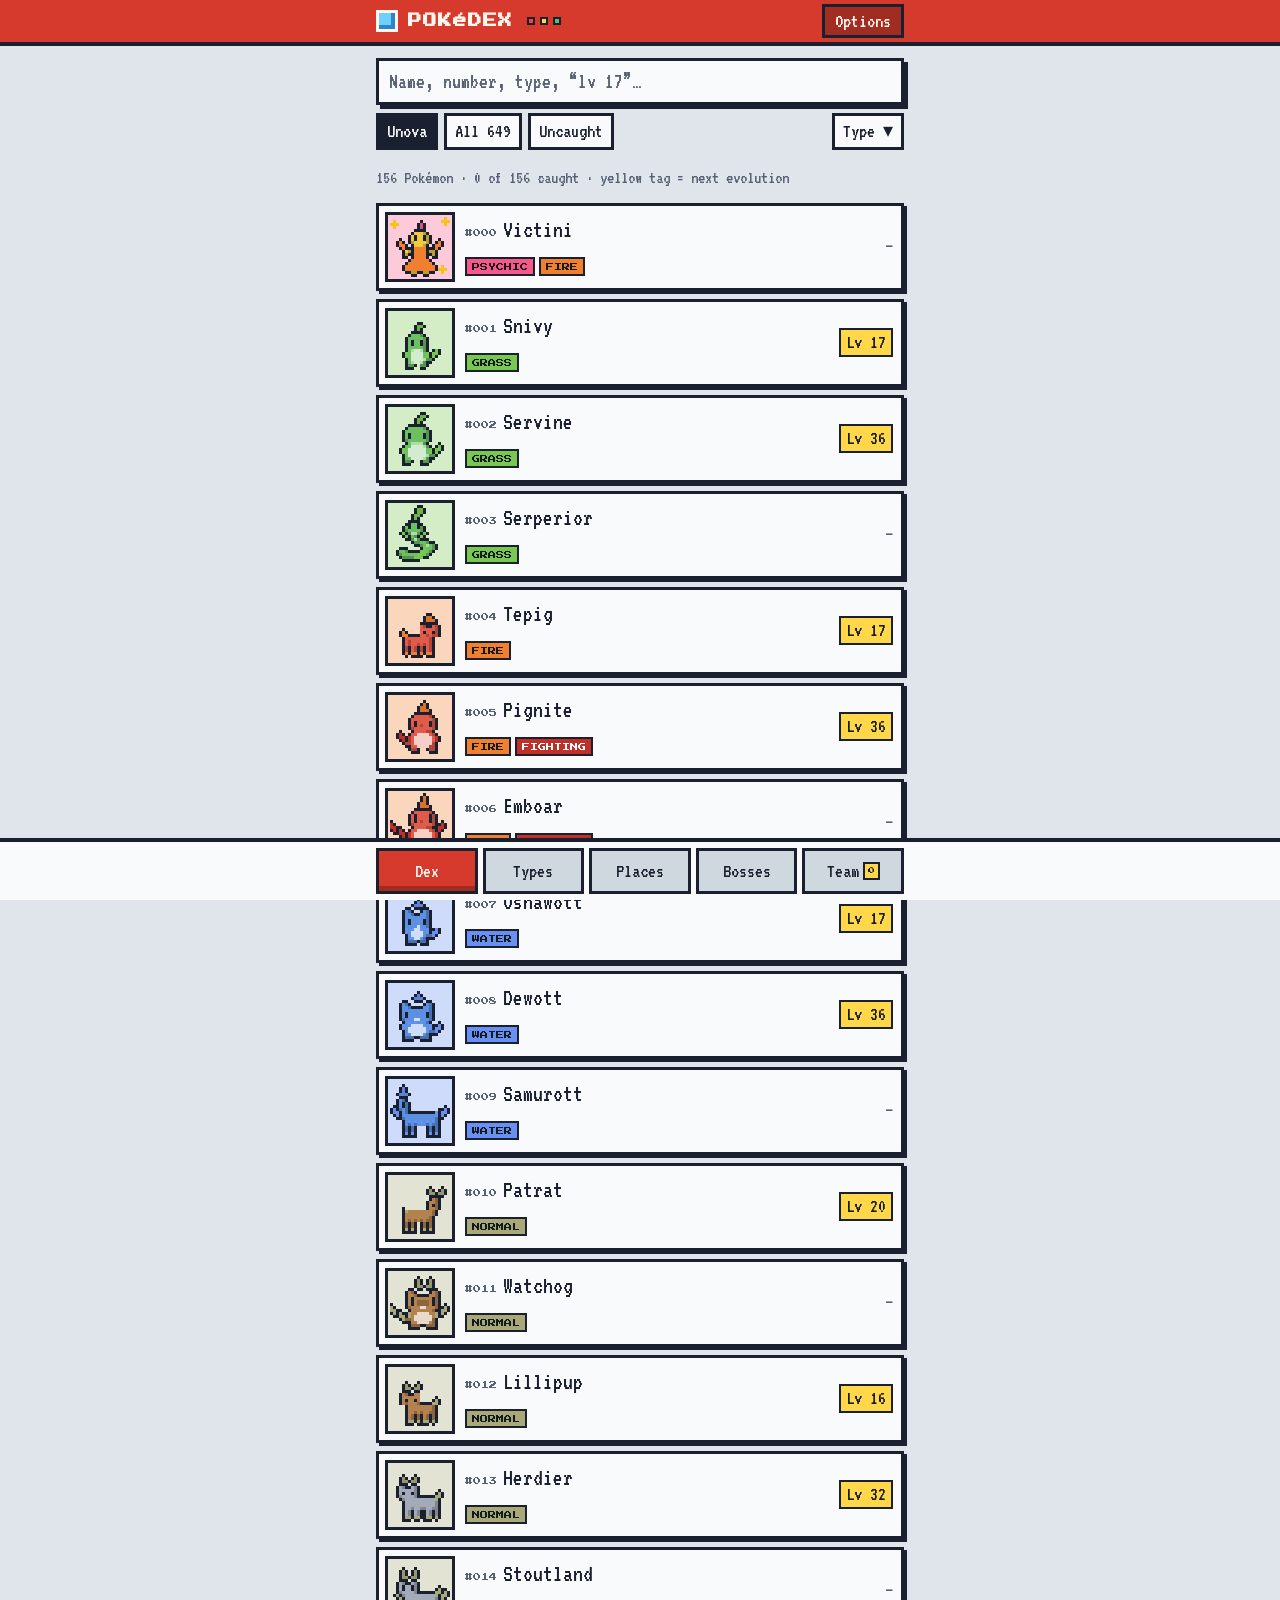
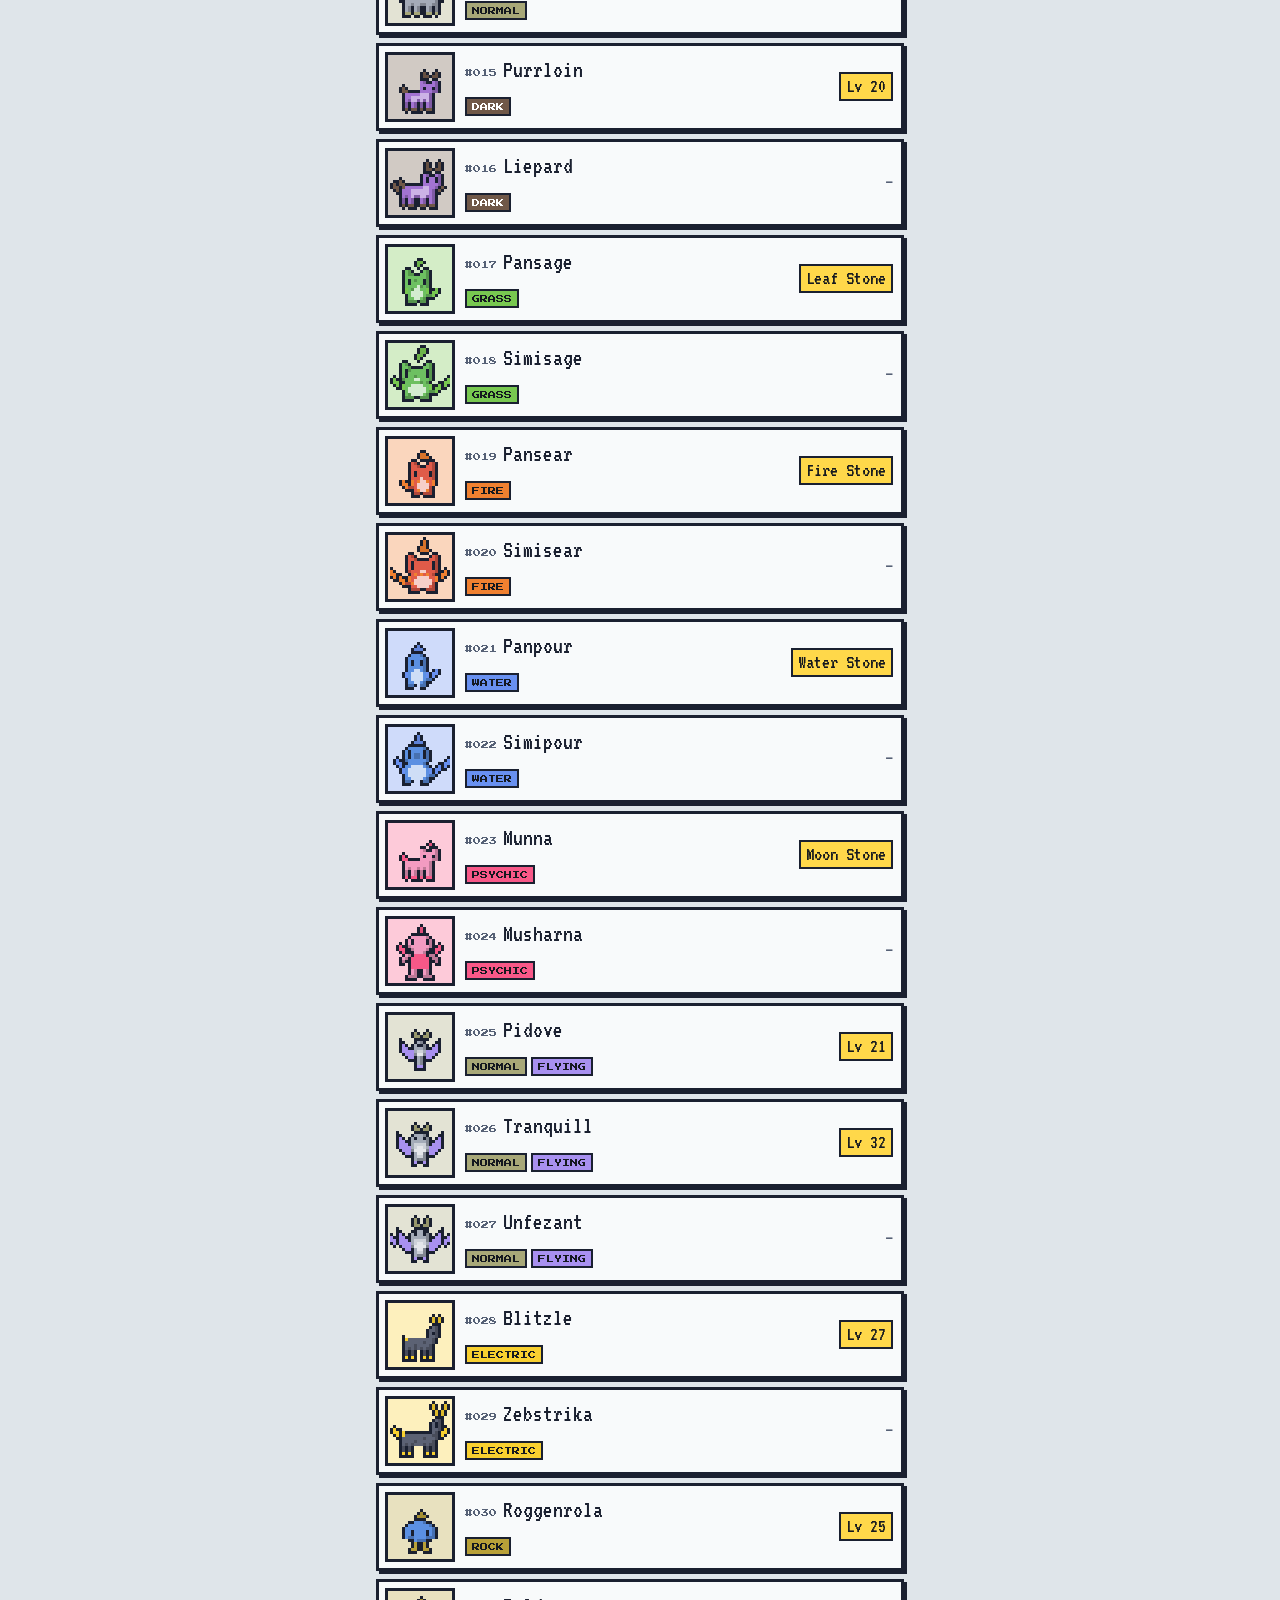
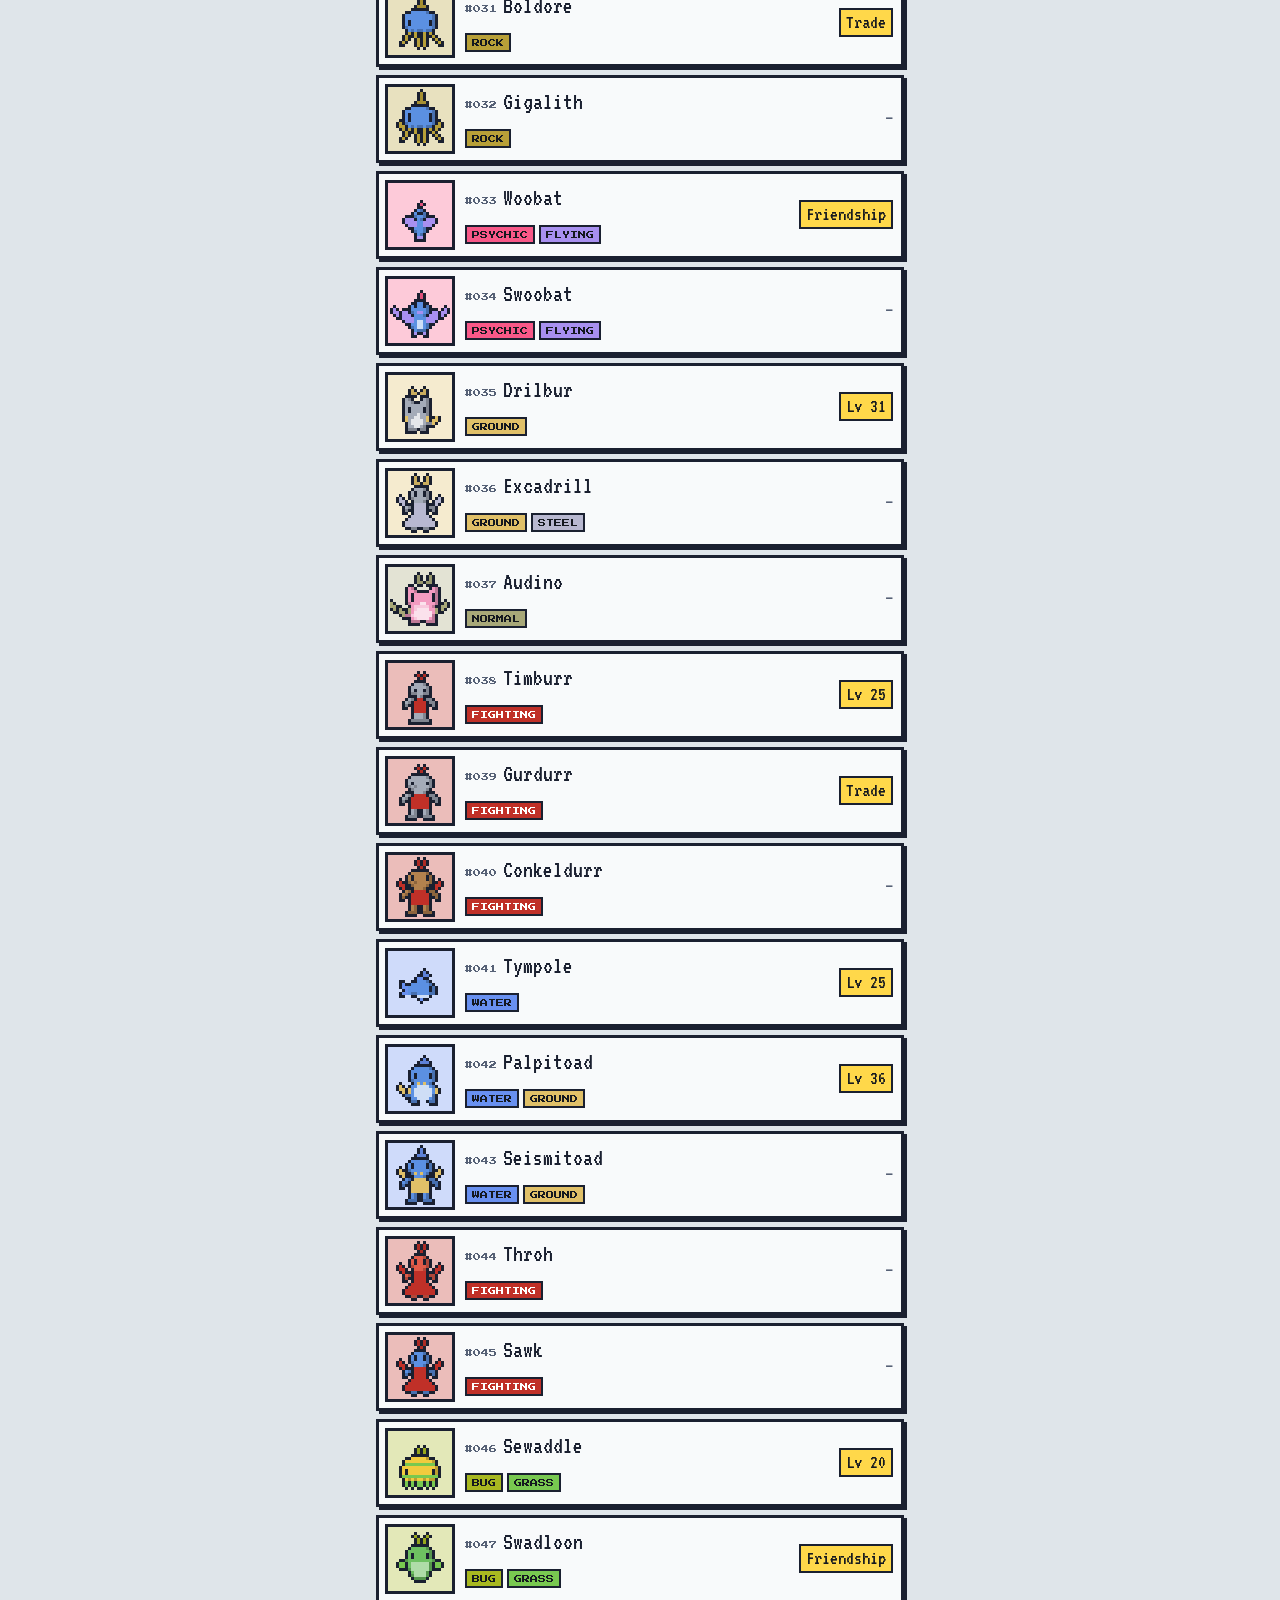
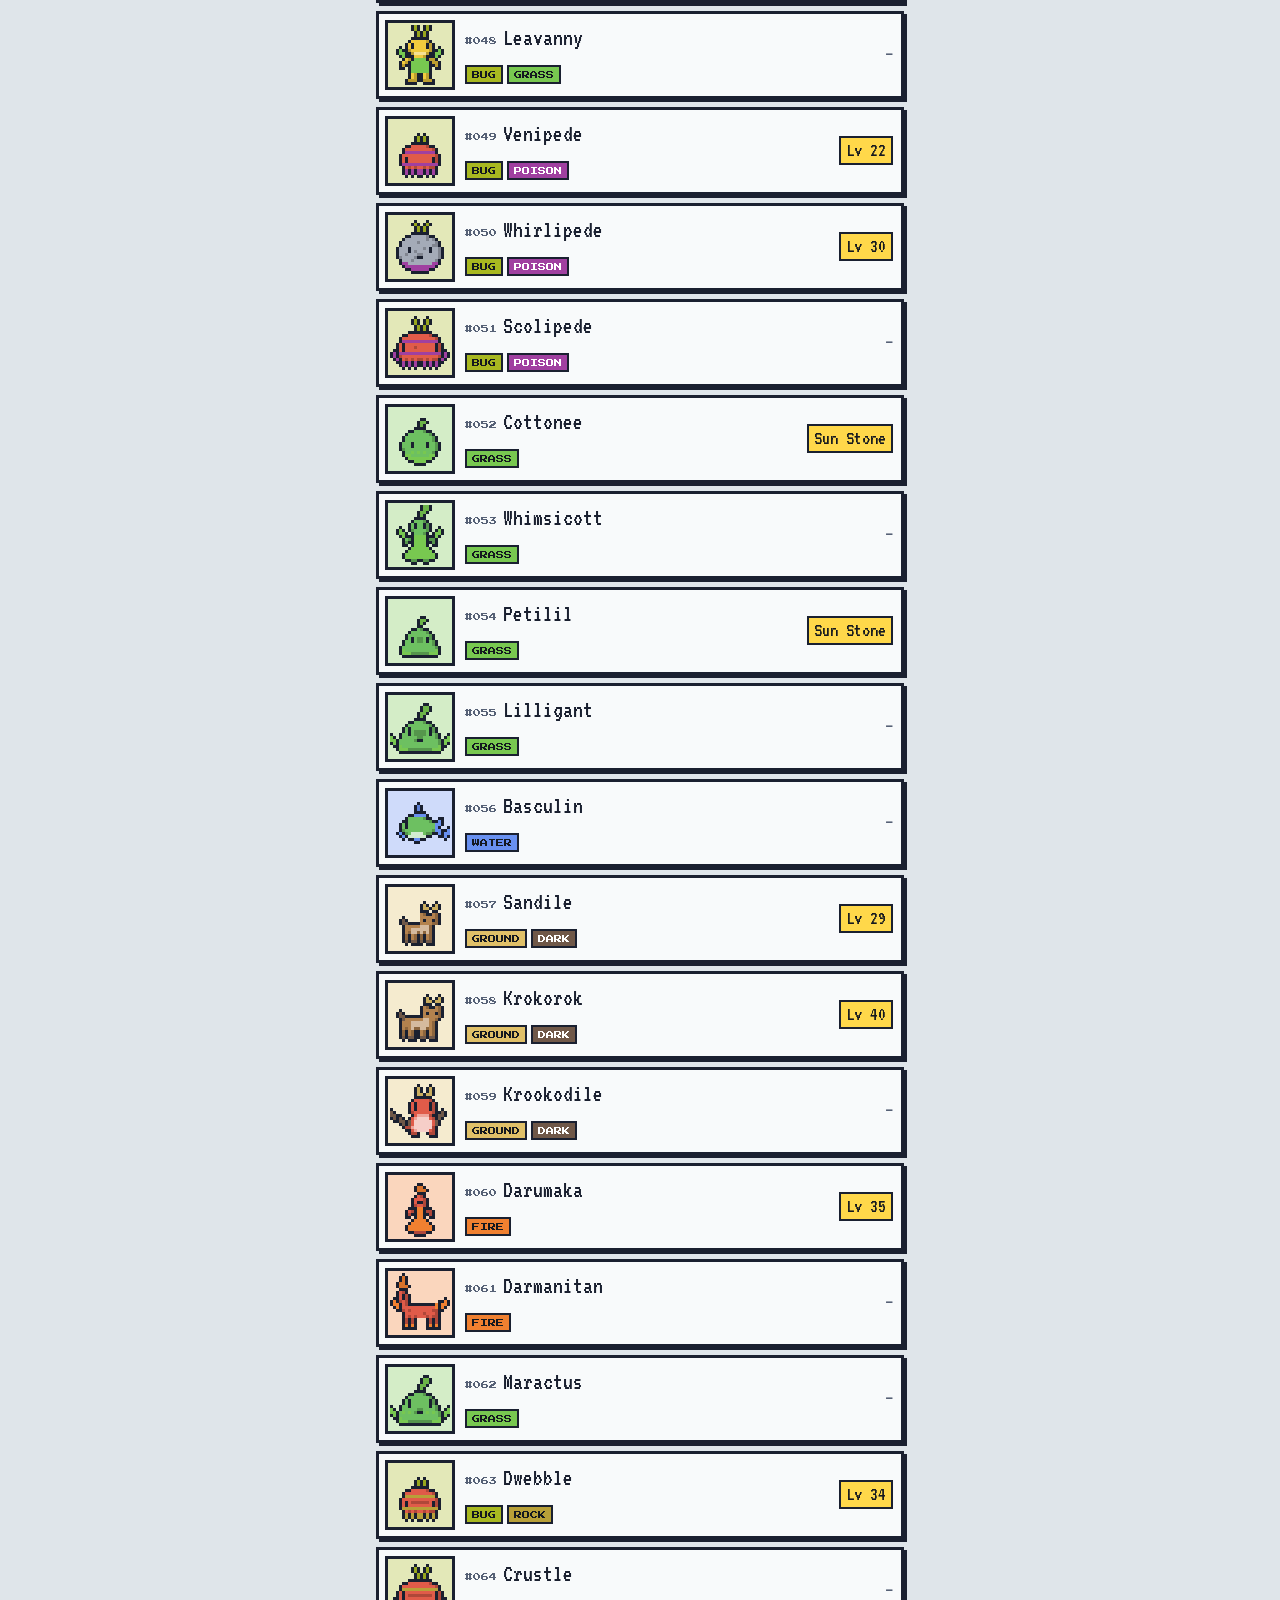
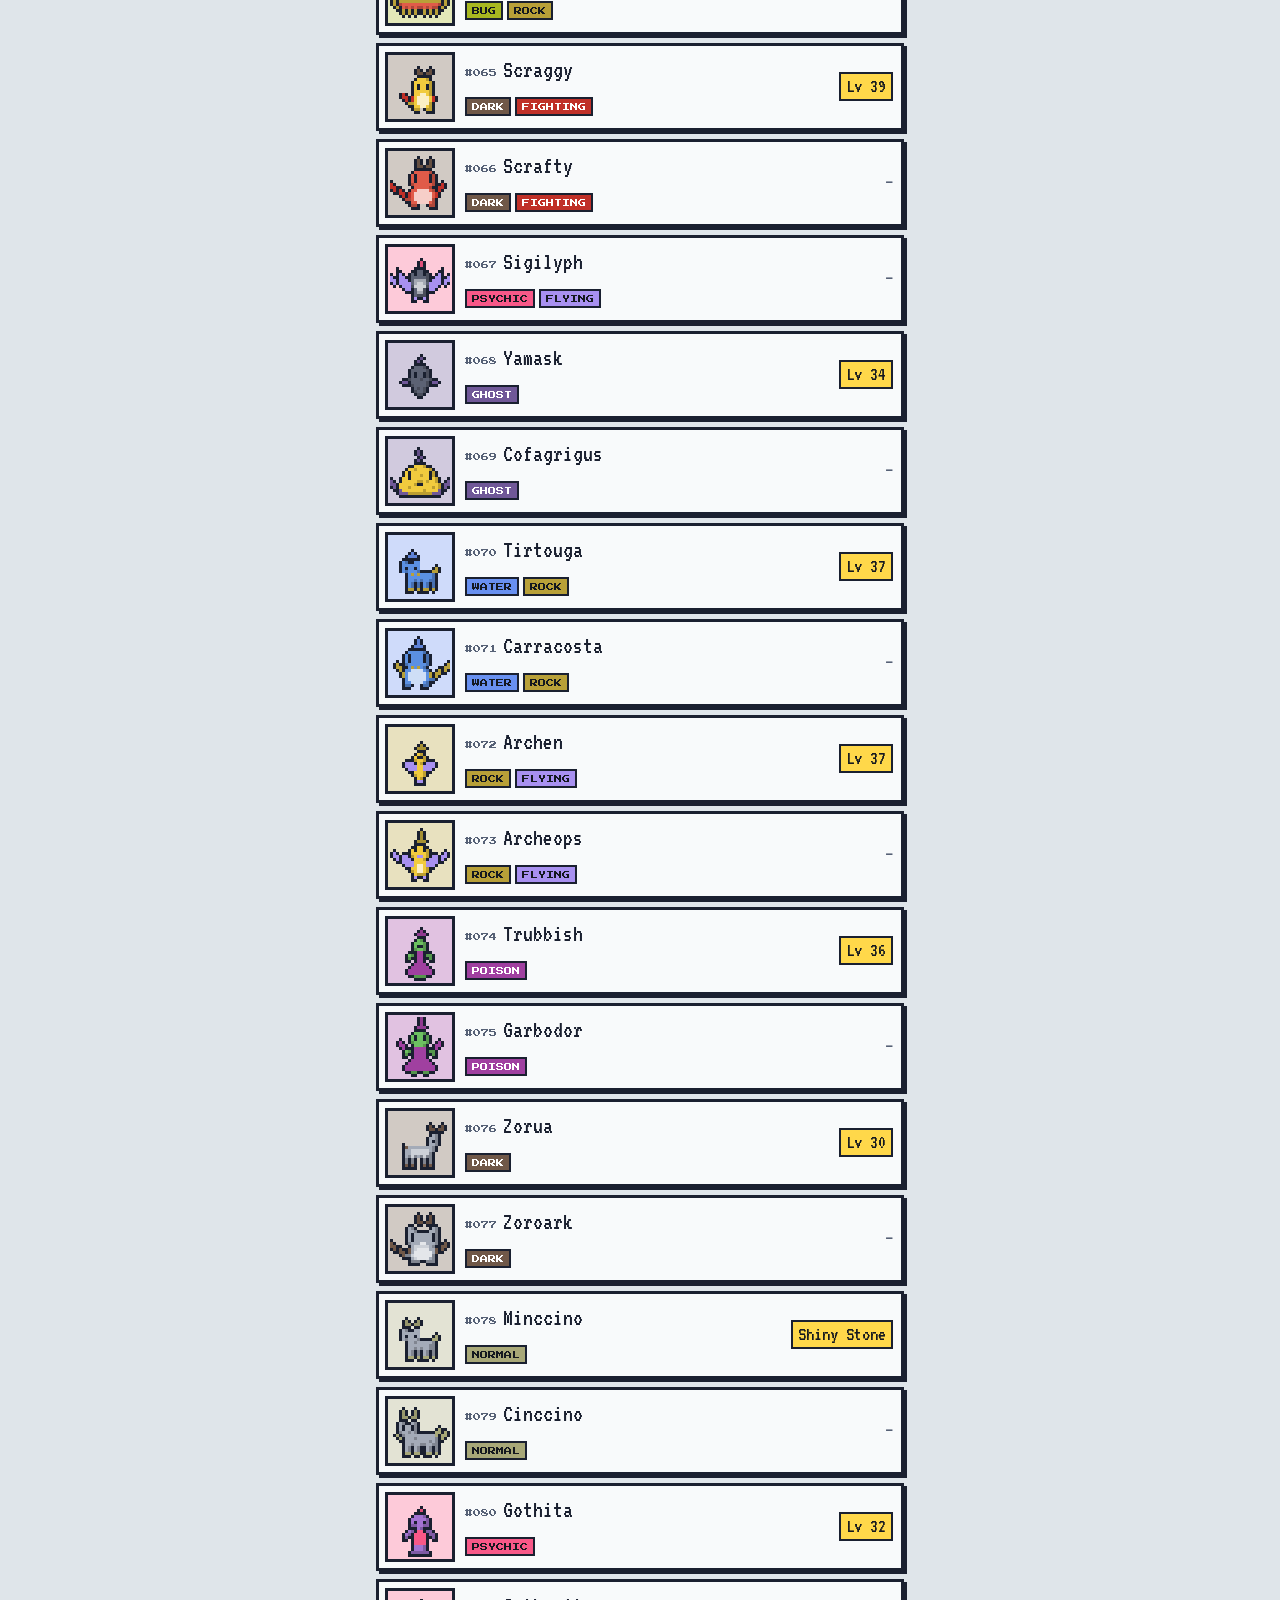
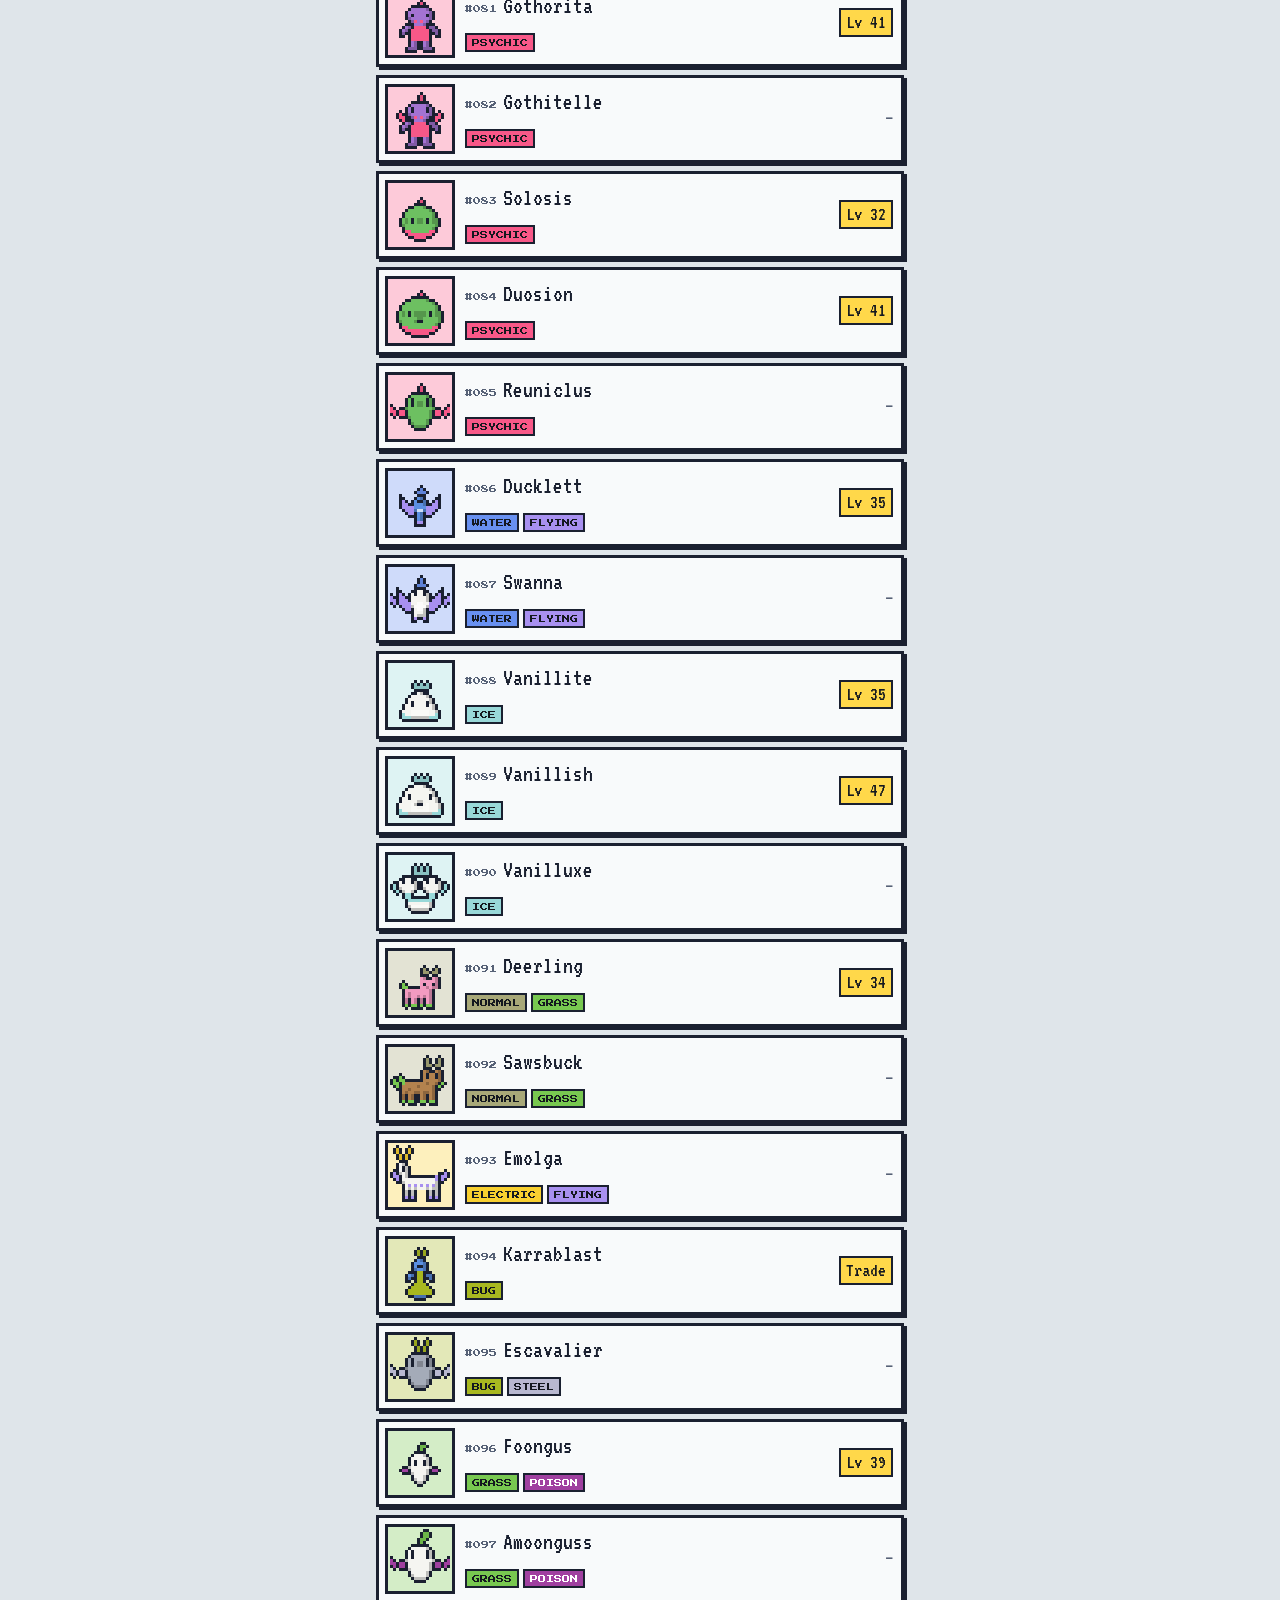
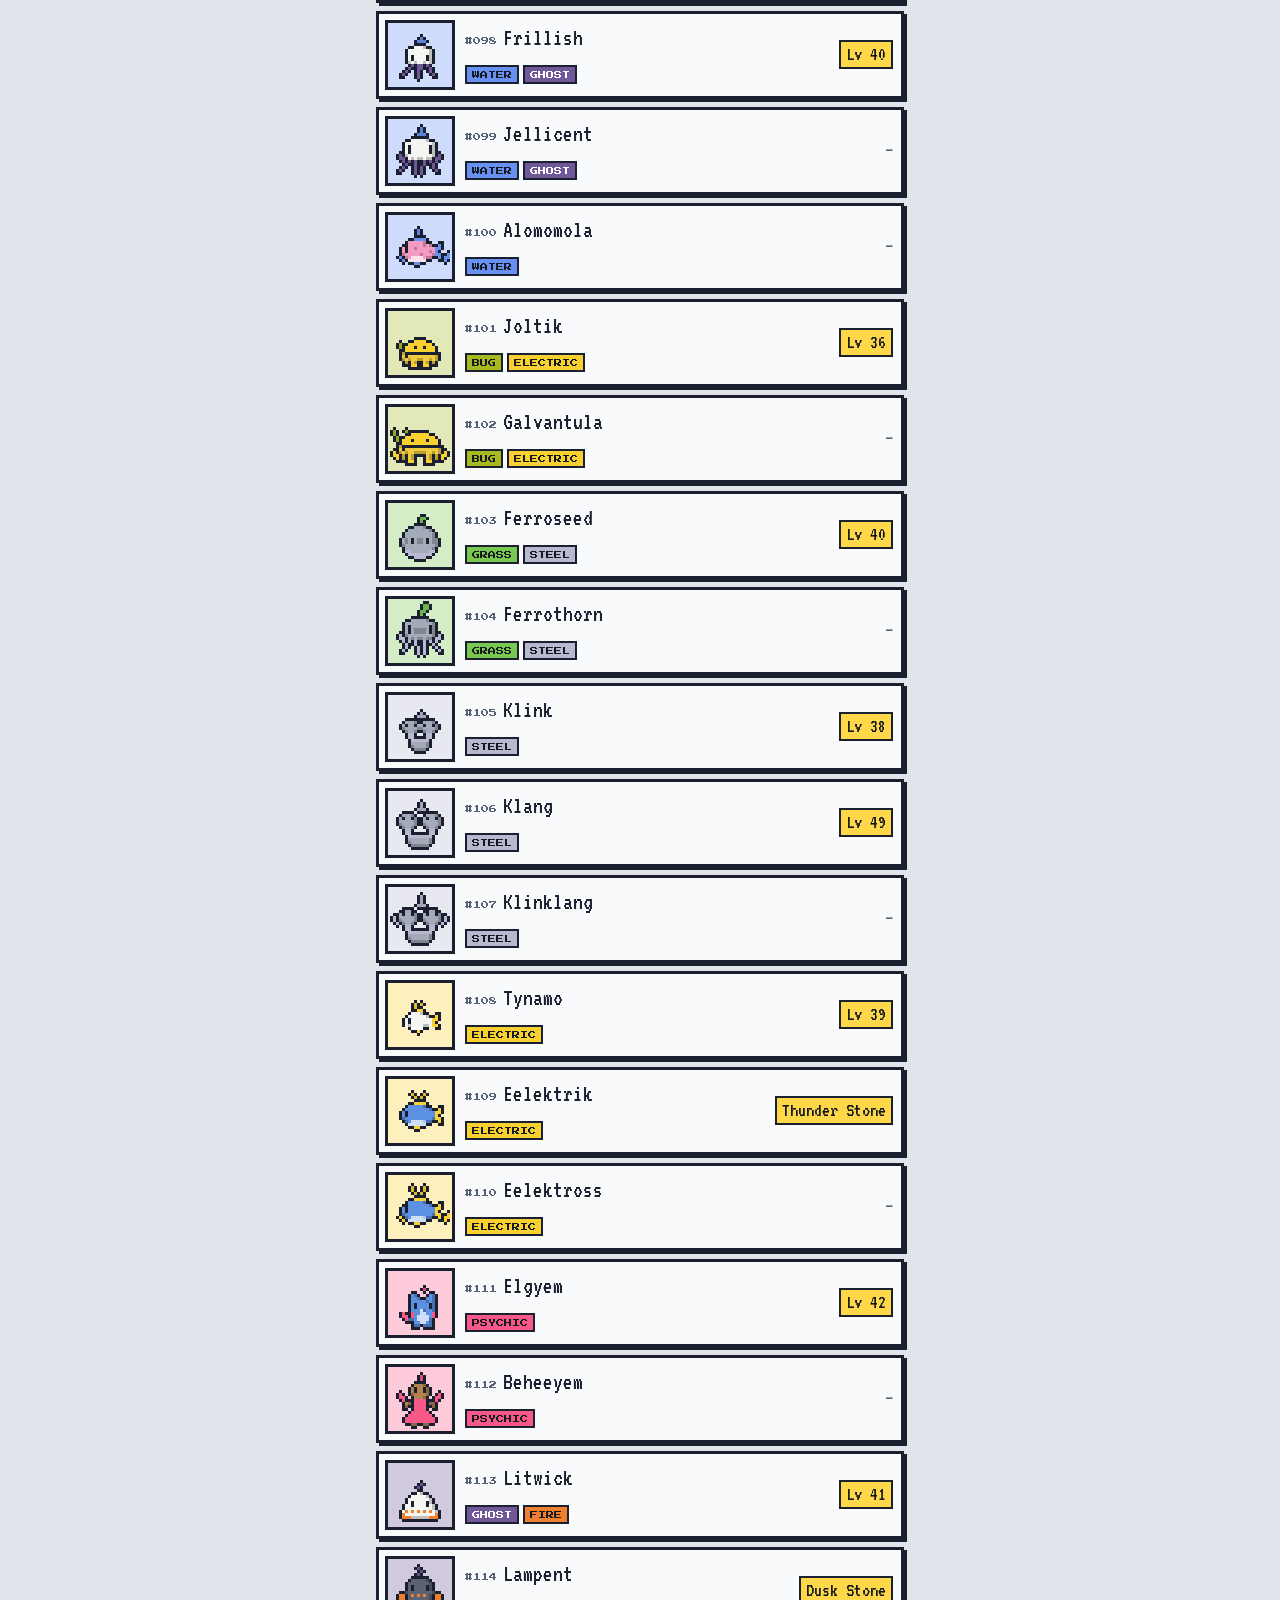
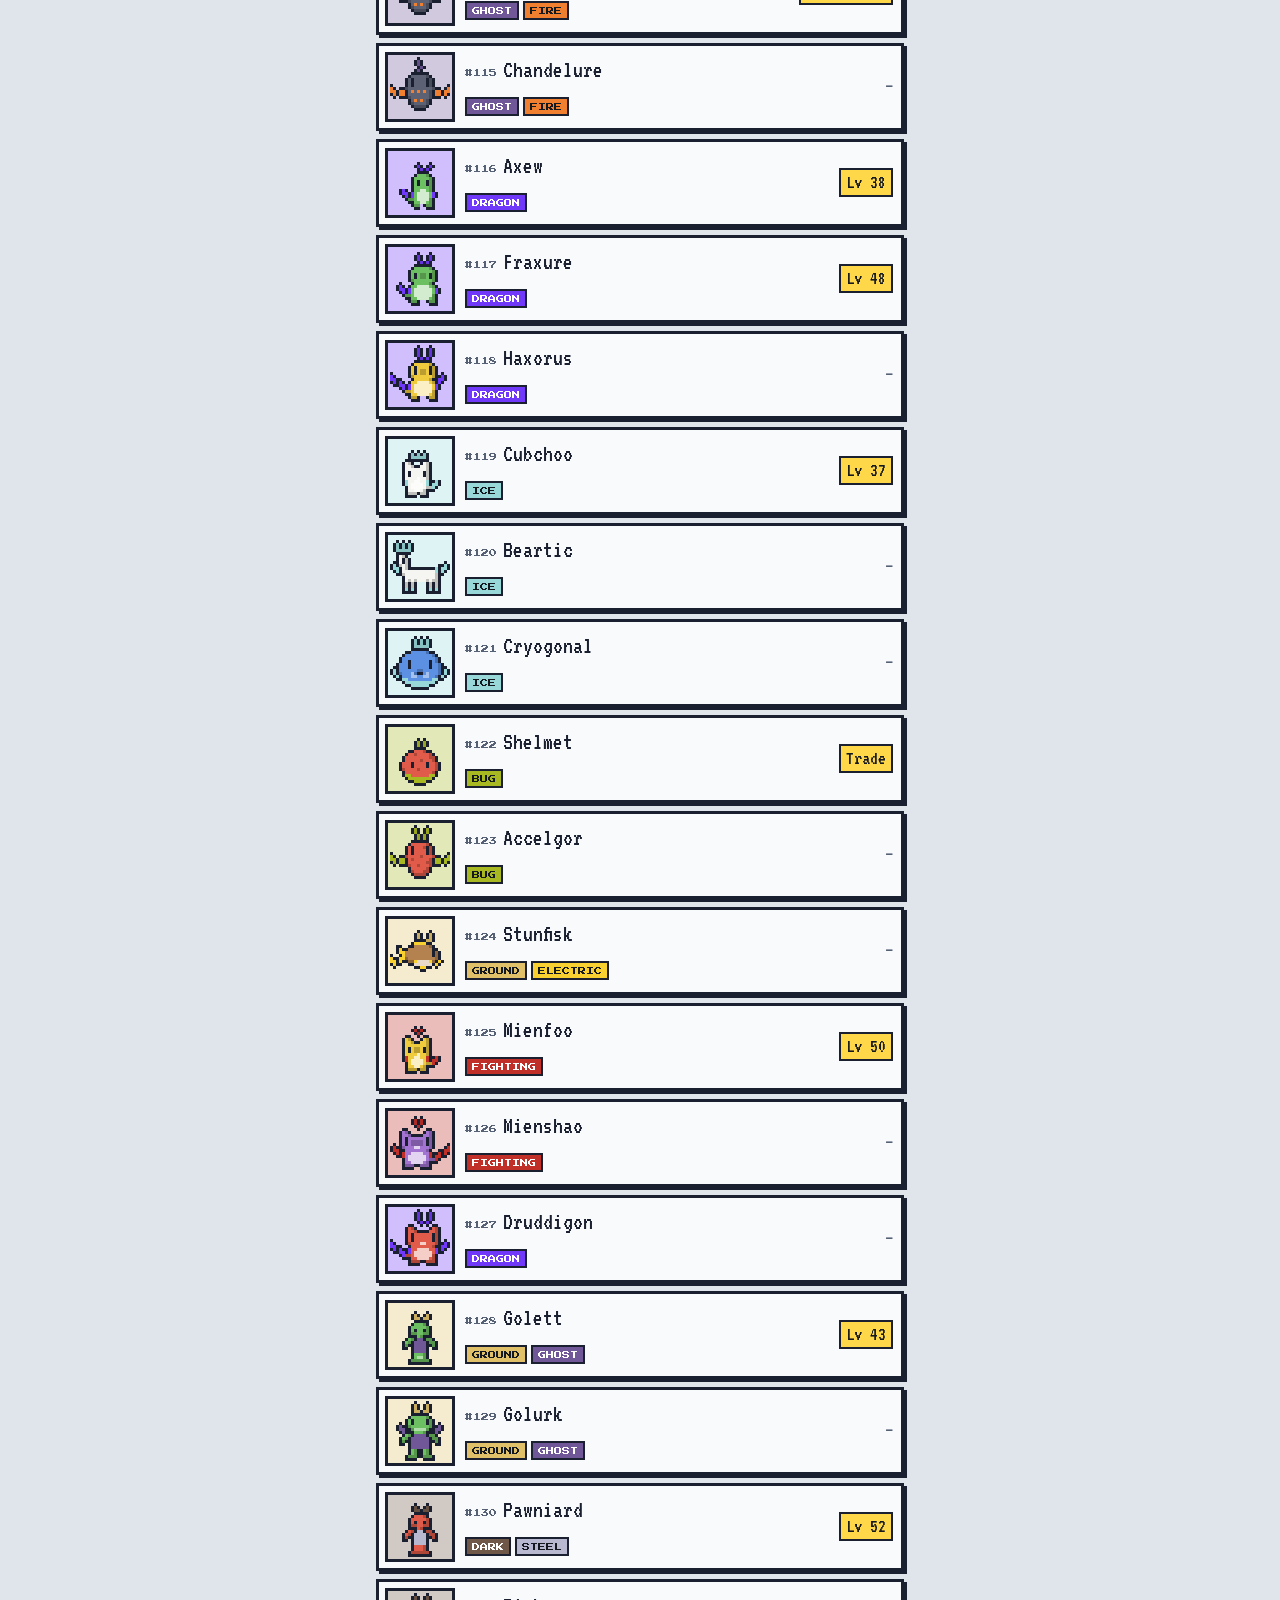
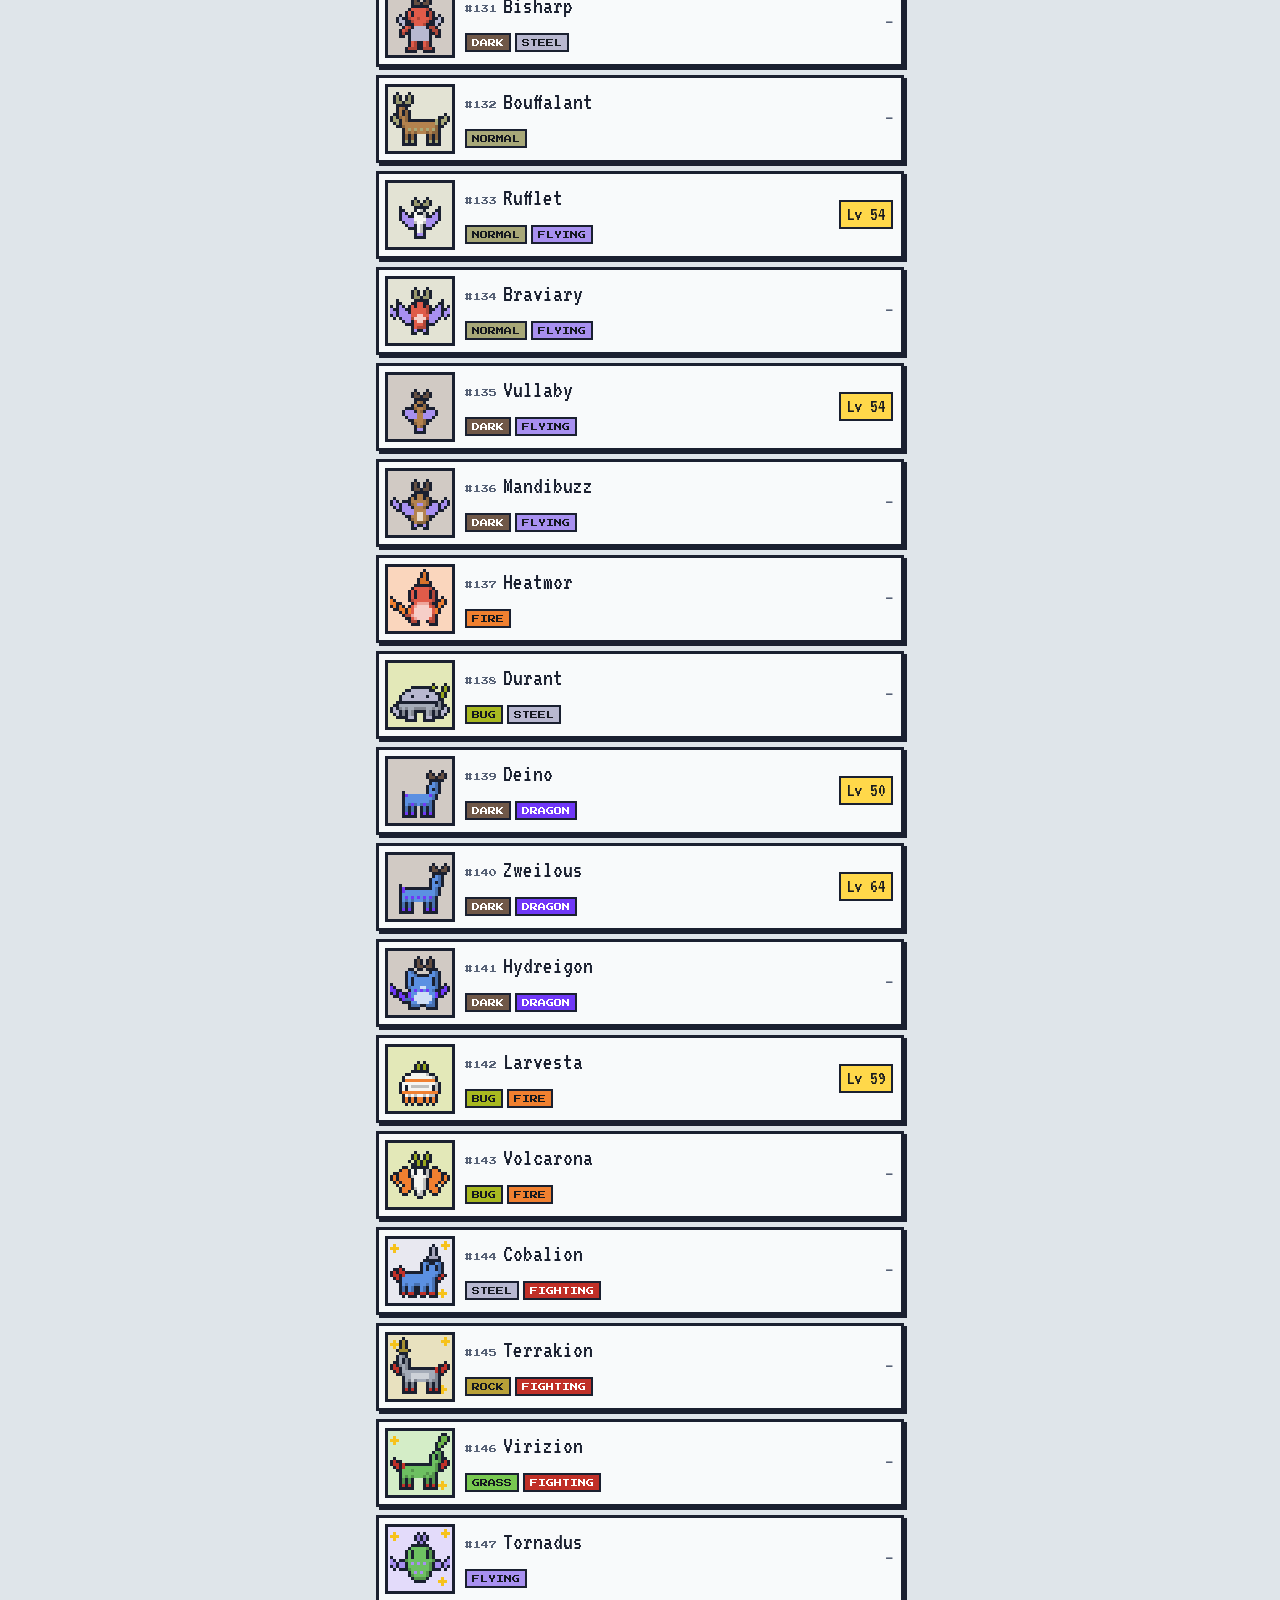
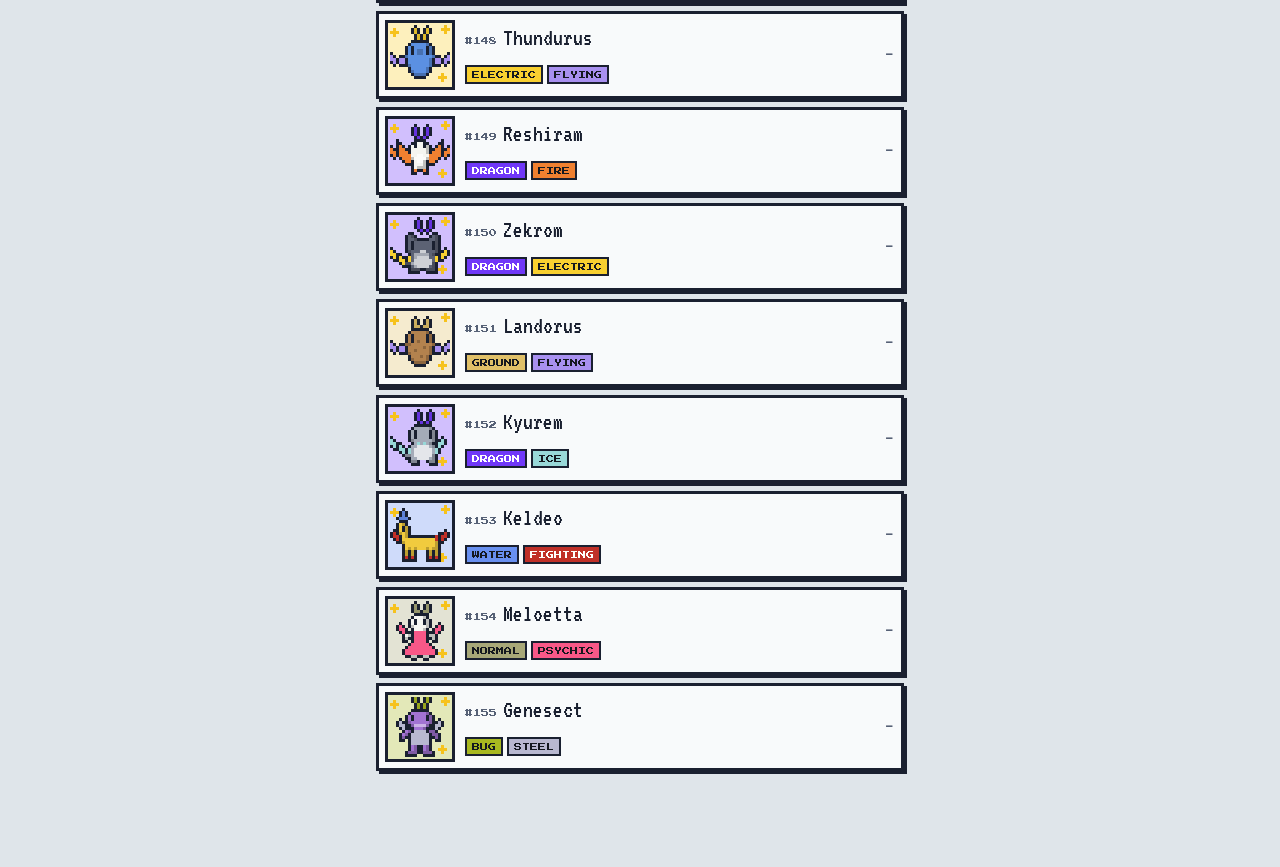
==== commit 1c57c7f4: "Show Black/White sprites from the PokeAPI host, with mascot fallback Pokémon pictures now load from " ====
--- a/index.html
+++ b/index.html
@@ -103,6 +103,10 @@
 .tools { position: sticky; top: calc(var(--safe-t) + var(--bar-h)); z-index: 5; background: var(--bg); margin: -12px 0 -4px; padding: 12px 0 8px; display: flex; flex-direction: column; gap: 8px; }
 .search { width: 100%; min-width: 0; background: var(--panel); border: 3px solid var(--ink); padding: 8px 10px; font-size: 22px; box-shadow: 4px 4px 0 var(--ink); -webkit-appearance: none; appearance: none; }
 .search::placeholder { color: var(--mute); }
+.search::-webkit-search-cancel-button { display: none; }
+.searchwrap { position: relative; }
+.searchwrap .search { padding-right: 46px; }
+#q-clear { position: absolute; right: 4px; top: 50%; transform: translateY(-50%); width: 40px; height: 40px; background: none; border: 0; font-size: 24px; color: var(--mute); }
 .seg { display: flex; gap: 6px; flex-wrap: wrap; align-items: center; }
 .chip { background: var(--panel); border: 3px solid var(--ink); padding: 4px 8px; font-size: 20px; min-height: 36px; white-space: nowrap; }
 .chip[aria-pressed="true"], .chip[aria-expanded="true"] { background: var(--ink); color: var(--panel); }
@@ -116,9 +120,9 @@
 button.ty[aria-pressed="true"] { box-shadow: 0 0 0 3px var(--hi), 0 0 0 5px var(--ink); }
 
 .list { display: flex; flex-direction: column; gap: 8px; list-style: none; margin: 0; padding: 0; }
-.row { width: 100%; text-align: left; display: grid; grid-template-columns: 46px minmax(0, 1fr) auto; gap: 4px 10px; align-items: center; background: var(--panel); border: 3px solid var(--ink); padding: 6px 8px 6px 6px; box-shadow: 3px 3px 0 var(--ink); }
+.row { width: 100%; text-align: left; display: grid; grid-template-columns: 70px minmax(0, 1fr) auto; gap: 4px 10px; align-items: center; background: var(--panel); border: 3px solid var(--ink); padding: 6px 8px 6px 6px; box-shadow: 3px 3px 0 var(--ink); }
 .row:active { transform: translate(2px, 2px); box-shadow: 1px 1px 0 var(--ink); }
-.tile { width: 46px; height: 46px; border: 3px solid #1a2030; grid-row: span 2; image-rendering: pixelated; image-rendering: crisp-edges; max-width: none; display: block; }
+.tile { width: 70px; height: 70px; border: 3px solid #1a2030; grid-row: span 2; image-rendering: pixelated; image-rendering: crisp-edges; max-width: none; display: block; }
 .row .nm { font-size: 24px; line-height: 1; overflow-wrap: anywhere; }
 .row .no { font-family: var(--px); font-size: 8px; color: var(--mute); margin-right: 6px; }
 .row .tys { display: flex; gap: 4px; flex-wrap: wrap; }
@@ -140,8 +144,10 @@
 .dnav .grow { margin-right: auto; }
 .flat { box-shadow: none; background: var(--panel-2); }
 .wide { width: 100%; margin-top: 10px; }
-.hero { display: grid; grid-template-columns: 86px minmax(0, 1fr); gap: 12px; align-items: center; }
-.hero .tile { width: 86px; height: 86px; grid-row: auto; }
+.hero { display: grid; grid-template-columns: 102px minmax(0, 1fr); gap: 12px; align-items: center; }
+.hero .tile { width: 102px; height: 102px; grid-row: auto; }
+.tile[data-fb] { padding: 2px; }
+.hero .tile[data-fb] { padding: 8px; }
 .hero .no { font-family: var(--px); font-size: 8px; color: var(--mute); line-height: 1.7; }
 .hero h2 { font-family: var(--tx); font-size: 38px; font-weight: normal; margin: 0; line-height: .95; overflow-wrap: anywhere; }
 .hero .ge { color: var(--mute); font-size: 19px; margin-bottom: 5px; }
@@ -161,7 +167,7 @@
 .edge:first-child { border-top: 0; padding-top: 0; }
 .edge .pair { display: flex; align-items: center; gap: 6px; flex-wrap: wrap; }
 .mon { background: var(--panel-2); border: 2px solid var(--ink); padding: 2px 8px 2px 2px; font-size: 21px; display: inline-flex; align-items: center; gap: 6px; min-height: 36px; text-align: left; }
-.mon img { width: 30px; height: 30px; flex: none; image-rendering: pixelated; image-rendering: crisp-edges; background: #e9eef2; }
+.mon img { width: 32px; height: 32px; flex: none; image-rendering: pixelated; image-rendering: crisp-edges; background: #e9eef2; }
 .mon.me { background: var(--ink); color: var(--panel); }
 .edge .how { color: var(--mute); font-size: 19px; }
 
@@ -245,7 +251,10 @@
 <div class="wrap">
   <main id="view-list">
     <div class="tools">
-      <input class="search" id="q" type="search" placeholder="Name, number, type, “lv 17”…" autocomplete="off" autocapitalize="off" spellcheck="false" aria-label="Search Pokémon by name, number, type, ability or evolution level">
+      <div class="searchwrap">
+        <input class="search" id="q" type="search" placeholder="Name, number, type, “lv 17”…" autocomplete="off" autocapitalize="off" spellcheck="false" aria-label="Search Pokémon by name, number, type, ability or evolution level">
+        <button id="q-clear" aria-label="Clear search" hidden>✕</button>
+      </div>
       <div class="seg">
         <button class="chip" id="dex-unova" aria-pressed="true">Unova</button>
         <button class="chip" id="dex-nat" aria-pressed="false">All 649</button>
@@ -415,7 +424,21 @@
   return url;
 }
 
-const tile = m => `<img class="tile" src="${sprite(m)}" style="background:${mix(COL[m.t[0]], 255, .68)}" alt="">`;
+/* Pictures are the Black/White sprites, loaded from the PokeAPI sprite host and never copied into this app.
+   An empty SPRITE_URL (the claude.ai build, where outside images are blocked) uses the drawn mascots only. */
+const SPRITE_URL = 'https://raw.githubusercontent.com/PokeAPI/sprites/master/sprites/pokemon/versions/generation-v/black-white/';
+const pic = (m, attrs = '') => SPRITE_URL
+  ? `<img ${attrs} src="${SPRITE_URL}${m.i}.png" data-mon="${m.i}" crossorigin="anonymous" loading="lazy" alt="">`
+  : `<img ${attrs} src="${sprite(m)}" data-fb="1" alt="">`;
+const tile = m => pic(m, `class="tile" style="background:${mix(COL[m.t[0]], 255, .68)}"`);
+/* a sprite that fails to load (offline and never seen, or the host is down) is replaced by the drawn mascot */
+document.addEventListener('error', e => {
+  const img = e.target;
+  if (img.tagName !== 'IMG' || !img.dataset.mon || img.dataset.fb) return;
+  img.dataset.fb = '1';
+  img.removeAttribute('crossorigin');
+  img.src = sprite(byId.get(+img.dataset.mon));
+}, true);
 const badge = (t, tag = 'span', extra = '') =>
   `<${tag} class="ty${WHITE.has(t) ? ' w' : ''}" style="background:${COL[t]}"${extra}>${T[t]}</${tag}>`;
 const num = m => state.dex === 'unova' && m.u !== undefined ? pad(m.u) : pad(m.i);
@@ -480,7 +503,7 @@
   return effRows(g);
 }
 
-const monBtn = (m, me) => `<button class="mon${m.i === me ? ' me' : ''}" data-id="${m.i}"><img src="${sprite(m)}" alt="">${esc(m.n)}${caught.has(m.i) ? ' <span class="got">✔</span>' : ''}</button>`;
+const monBtn = (m, me) => `<button class="mon${m.i === me ? ' me' : ''}" data-id="${m.i}">${pic(m)}${esc(m.n)}${caught.has(m.i) ? ' <span class="got">✔</span>' : ''}</button>`;
 const lvText = (lo, hi) => lo === hi ? 'Lv ' + lo : `Lv ${lo}–${hi}`;
 const rateText = (r0, r1) => r1 ? `<b>${r0 === r1 ? r1 : r0 + '–' + r1}%</b>` : '';
 const seasonText = mask => mask !== 15 ? SEASON.filter((_, i) => mask >> i & 1).join(', ') + ' only' : '';
@@ -721,7 +744,7 @@
     <section class="box"><h2><span class="ico">▶</span>About the data</h2>
       <p class="note">Everything follows Generation V rules as in Pokémon White: 17 types with no Fairy, Gen V base stats, abilities, move power and evolution methods.</p>
       <p class="note">Game data comes from PokeAPI. Boss teams and the White Forest list come from Pokémon Database. Swarms and Dream World encounters are not included, and moves use their current English names.</p>
-      <p class="note">The pixel pictures are original mascots drawn from each Pokémon's body shape, colour and type. They are not the game's sprites; use “Sprites ↗” on a Pokémon's page to see those.</p></section>`;
+      <p class="note">${SPRITE_URL ? 'Pokémon pictures are the Black/White sprites, loaded from the PokeAPI sprite collection when you view them and kept on this device for offline use. They are © The Pokémon Company. When a picture cannot load, a simple drawn mascot is shown instead.' : 'The pixel pictures are original mascots drawn from each Pokémon\'s body shape, colour and type. They are not the game\'s sprites; use “Sprites ↗” on a Pokémon\'s page to see those.'}</p></section>`;
   optMsg = '';
 }
 
@@ -781,7 +804,9 @@
 const showTypes = on => { $('typebar').hidden = !on; $('type-toggle').setAttribute('aria-expanded', on); };
 try { if (localStorage.getItem('dex') === 'nat') state.dex = 'nat'; } catch (e) {}
 
-$('q').addEventListener('input', e => { state.q = e.target.value; renderList(); });
+const setQuery = q => { state.q = q; $('q-clear').hidden = !q; renderList(); };
+$('q').addEventListener('input', e => setQuery(e.target.value));
+$('q-clear').onclick = () => { $('q').value = ''; setQuery(''); $('q').focus(); };
 $('dex-unova').onclick = () => { state.dex = 'unova'; syncFilters(); };
 $('dex-nat').onclick = () => { state.dex = 'nat'; syncFilters(); };
 $('only-new').onclick = () => { state.onlyNew = !state.onlyNew; syncFilters(); };
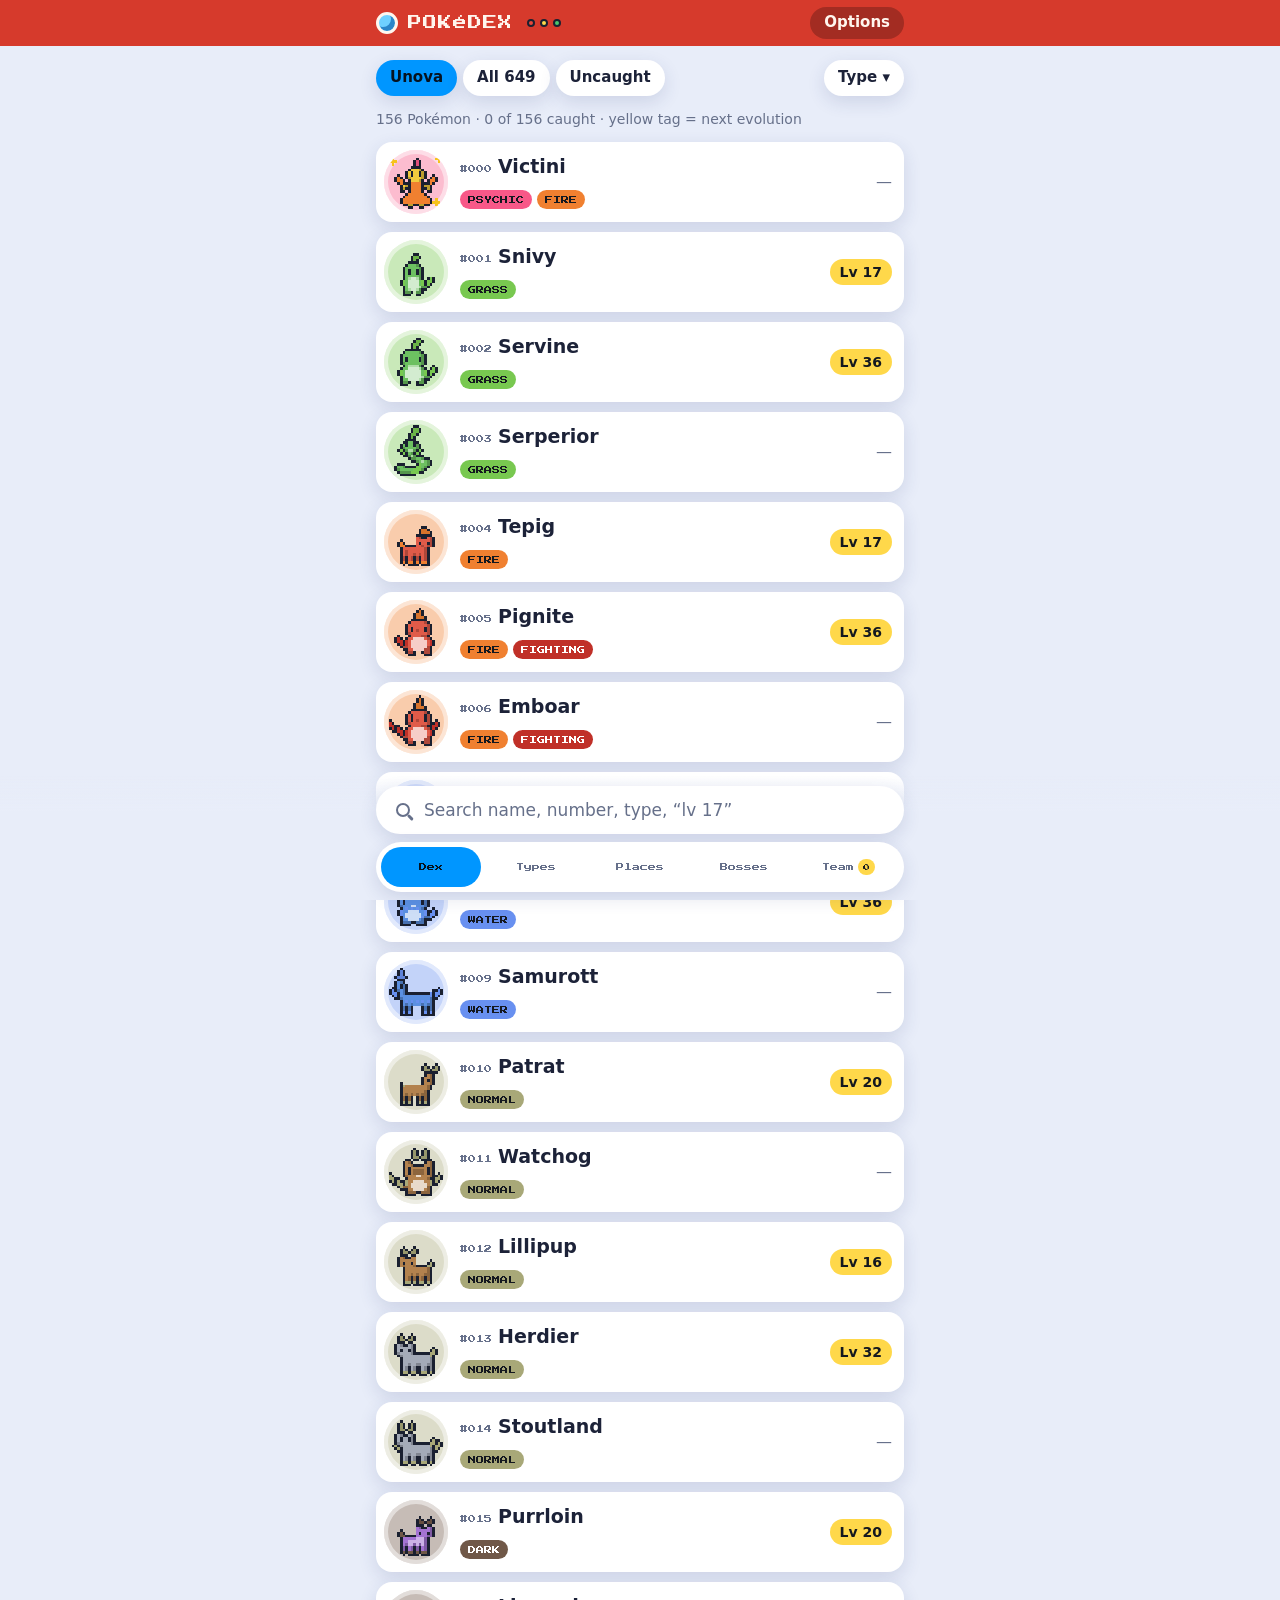
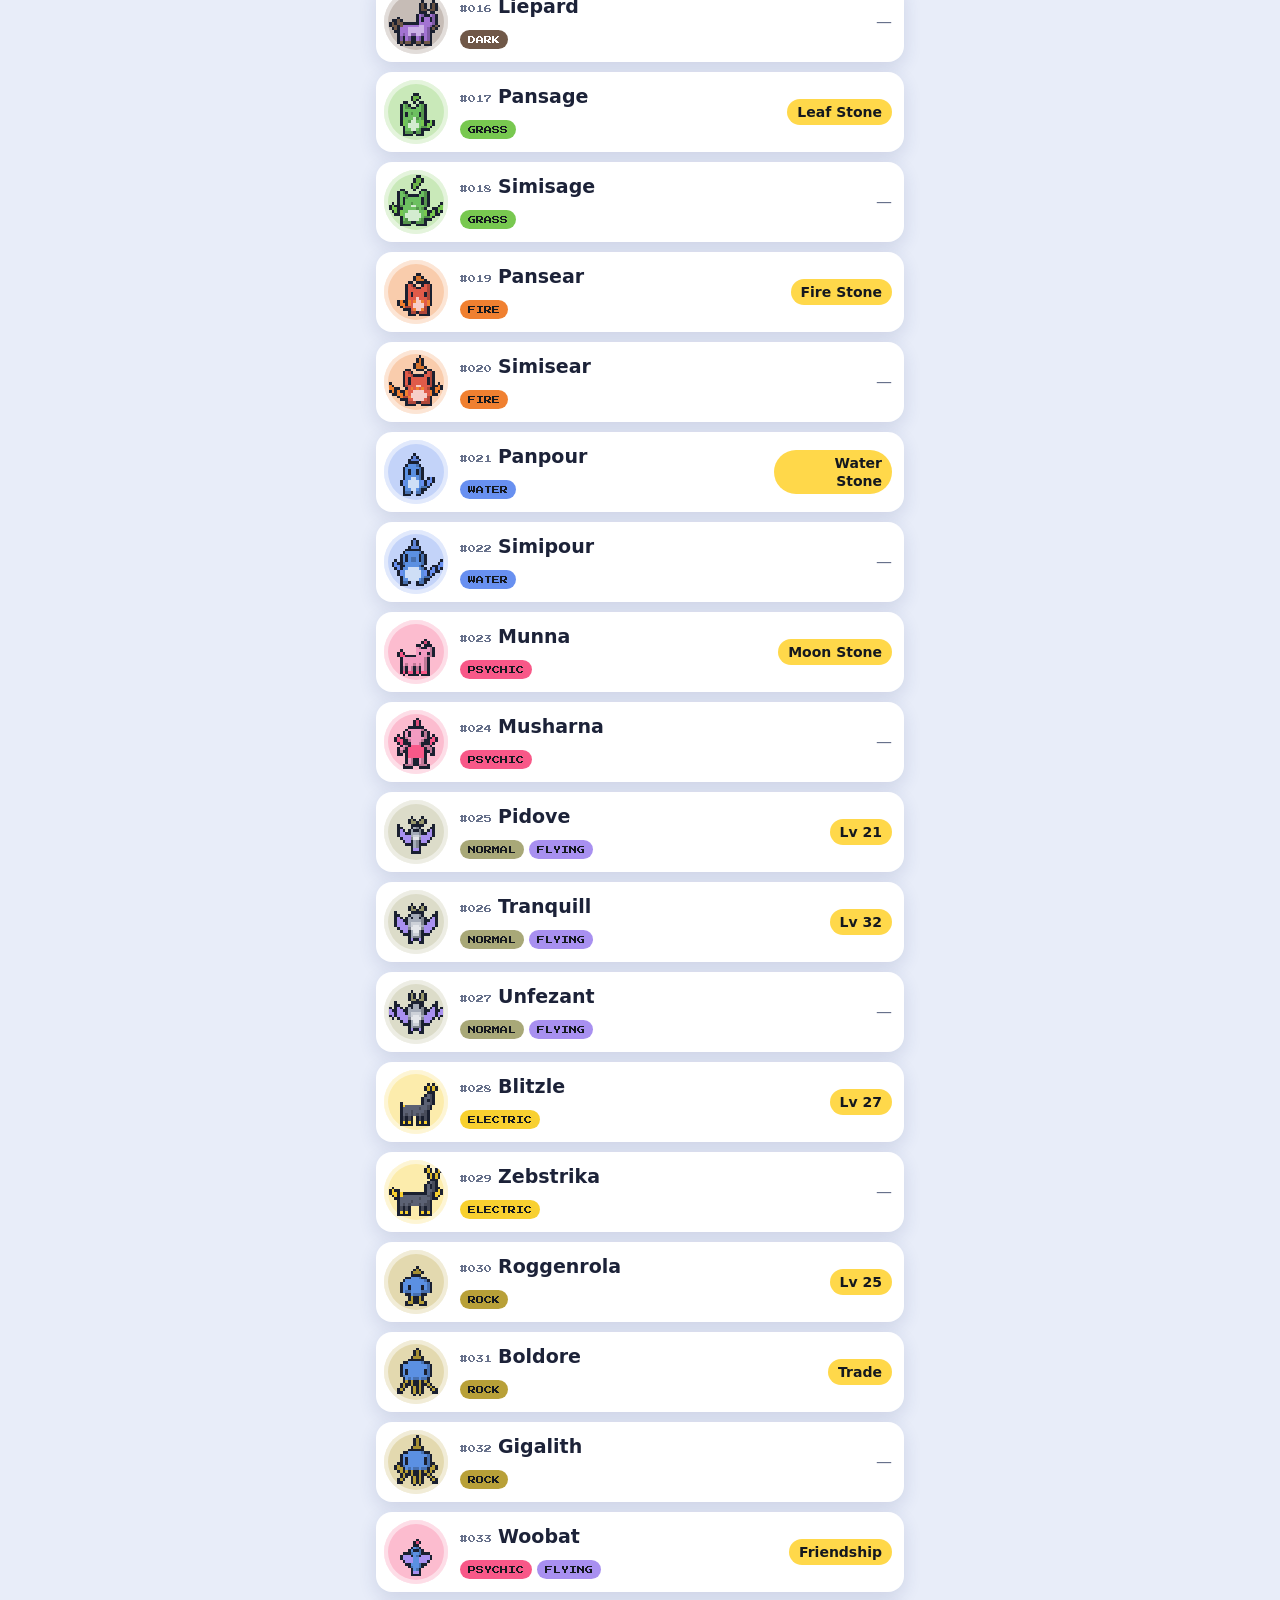
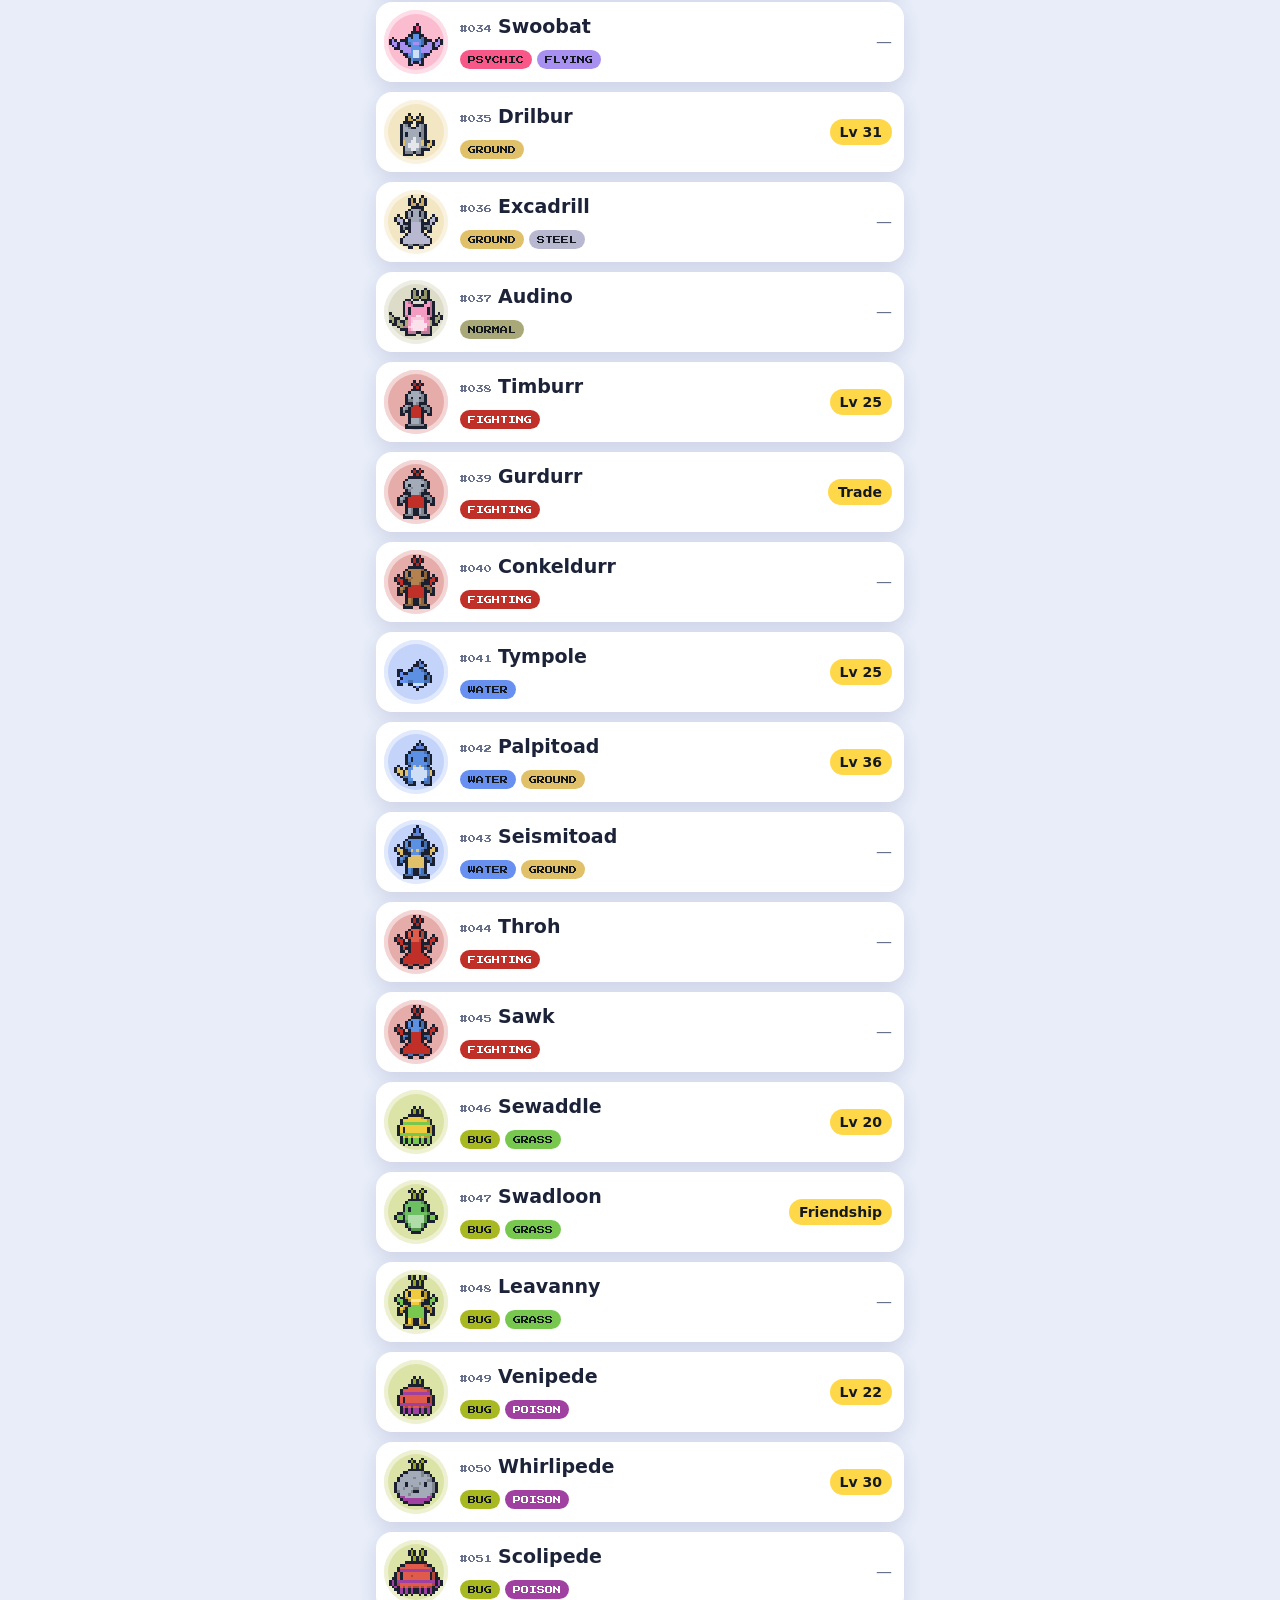
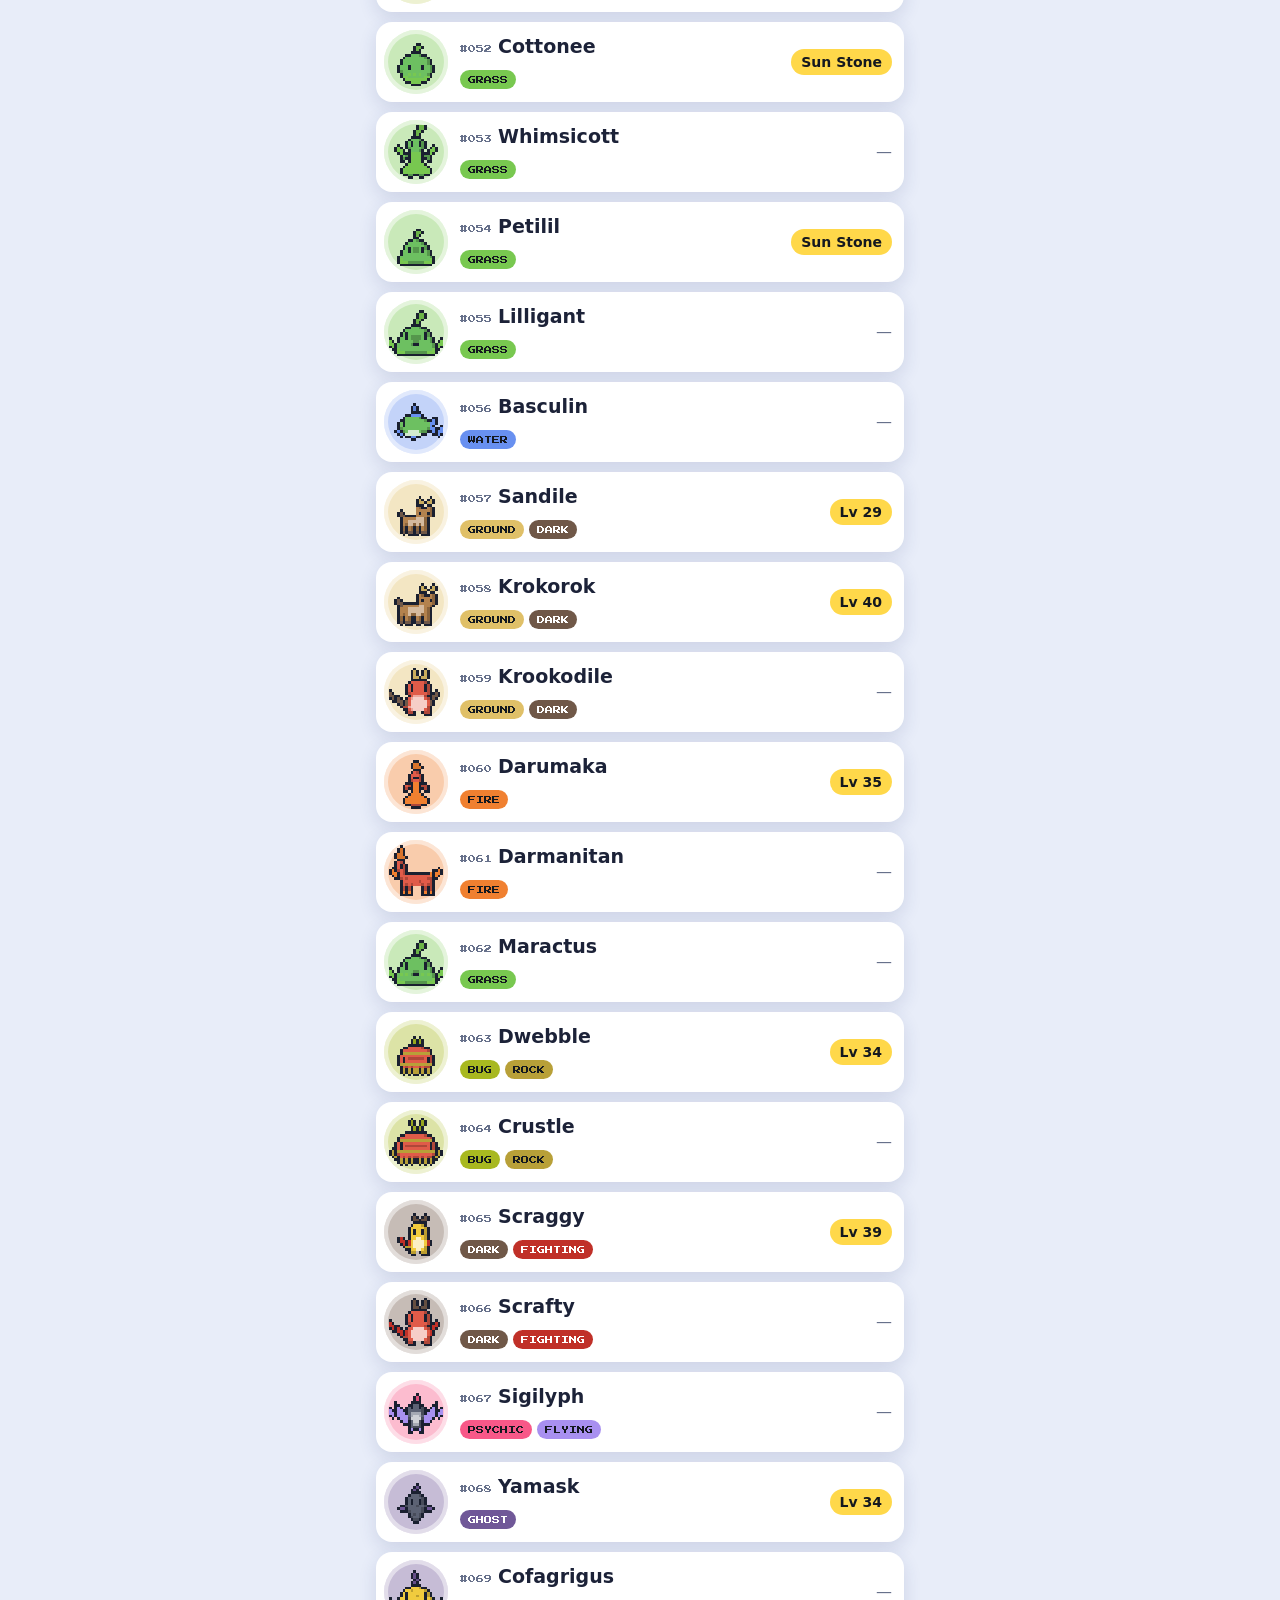
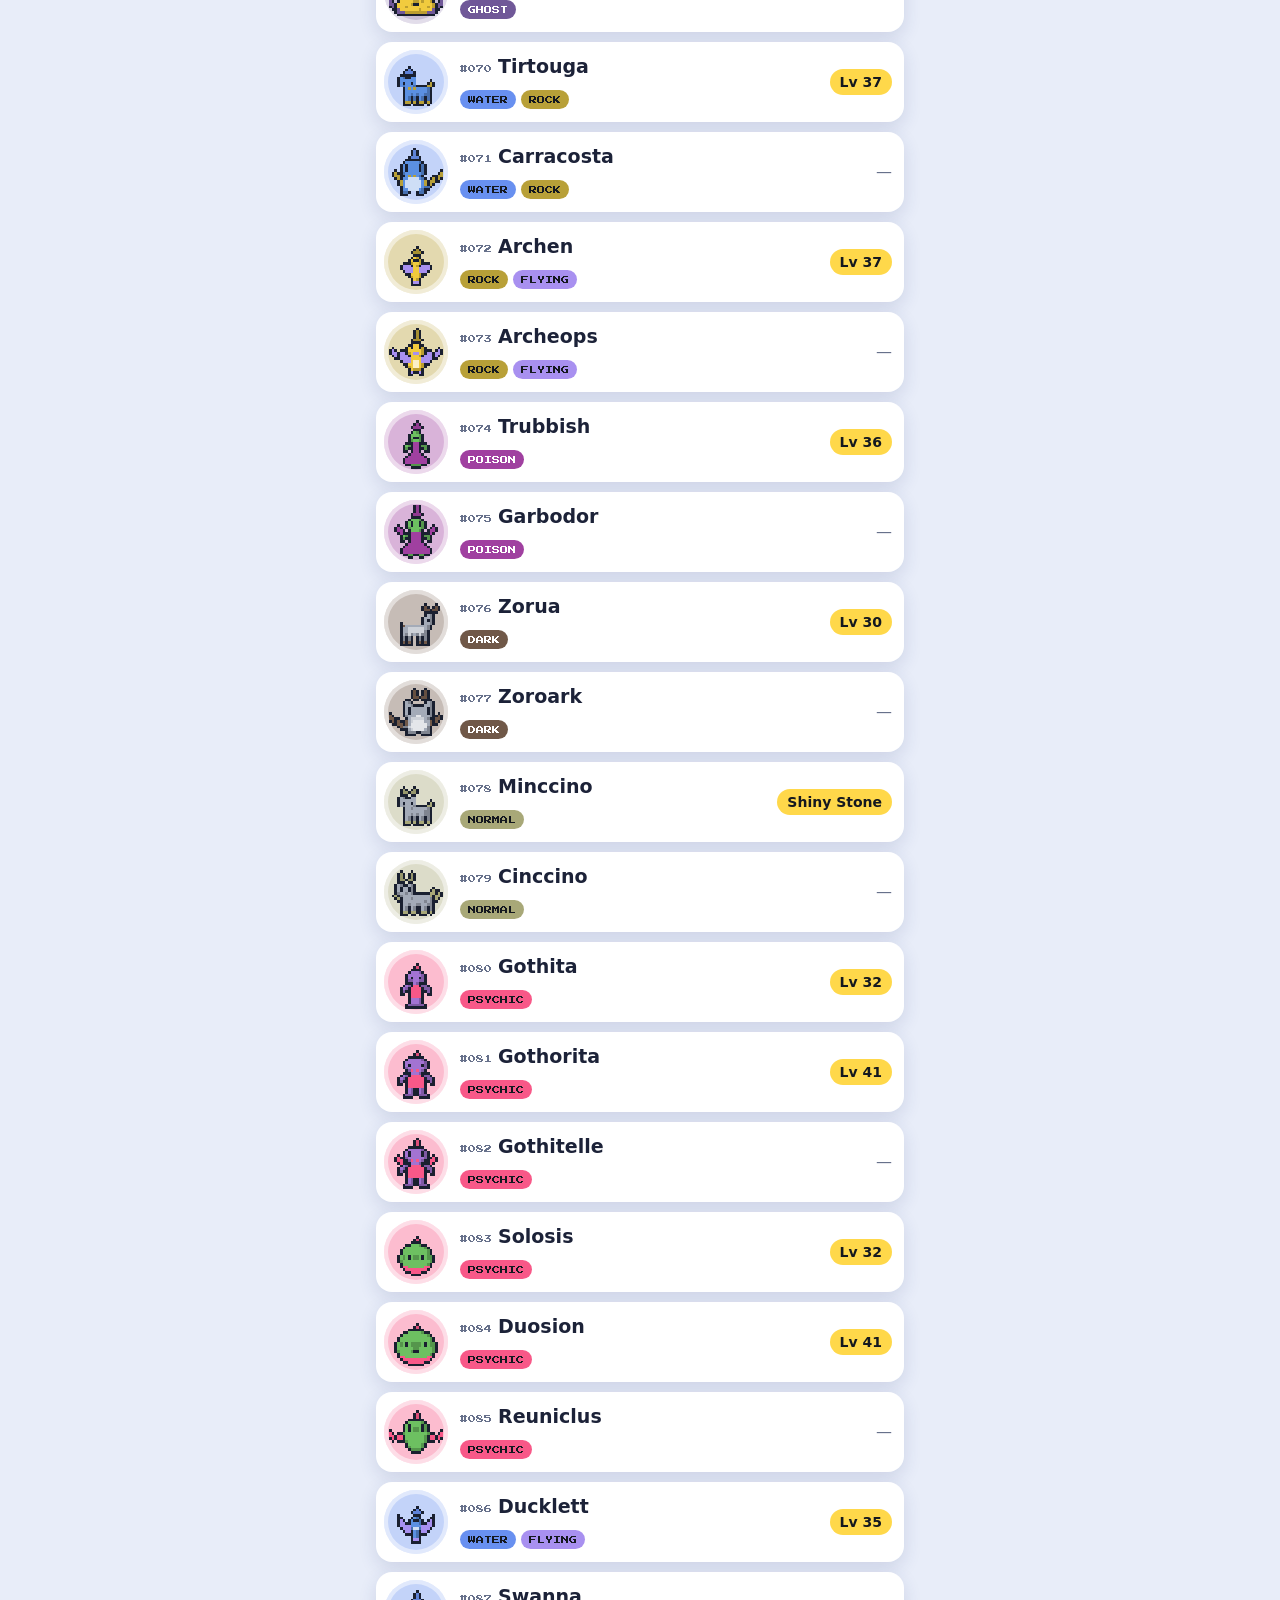
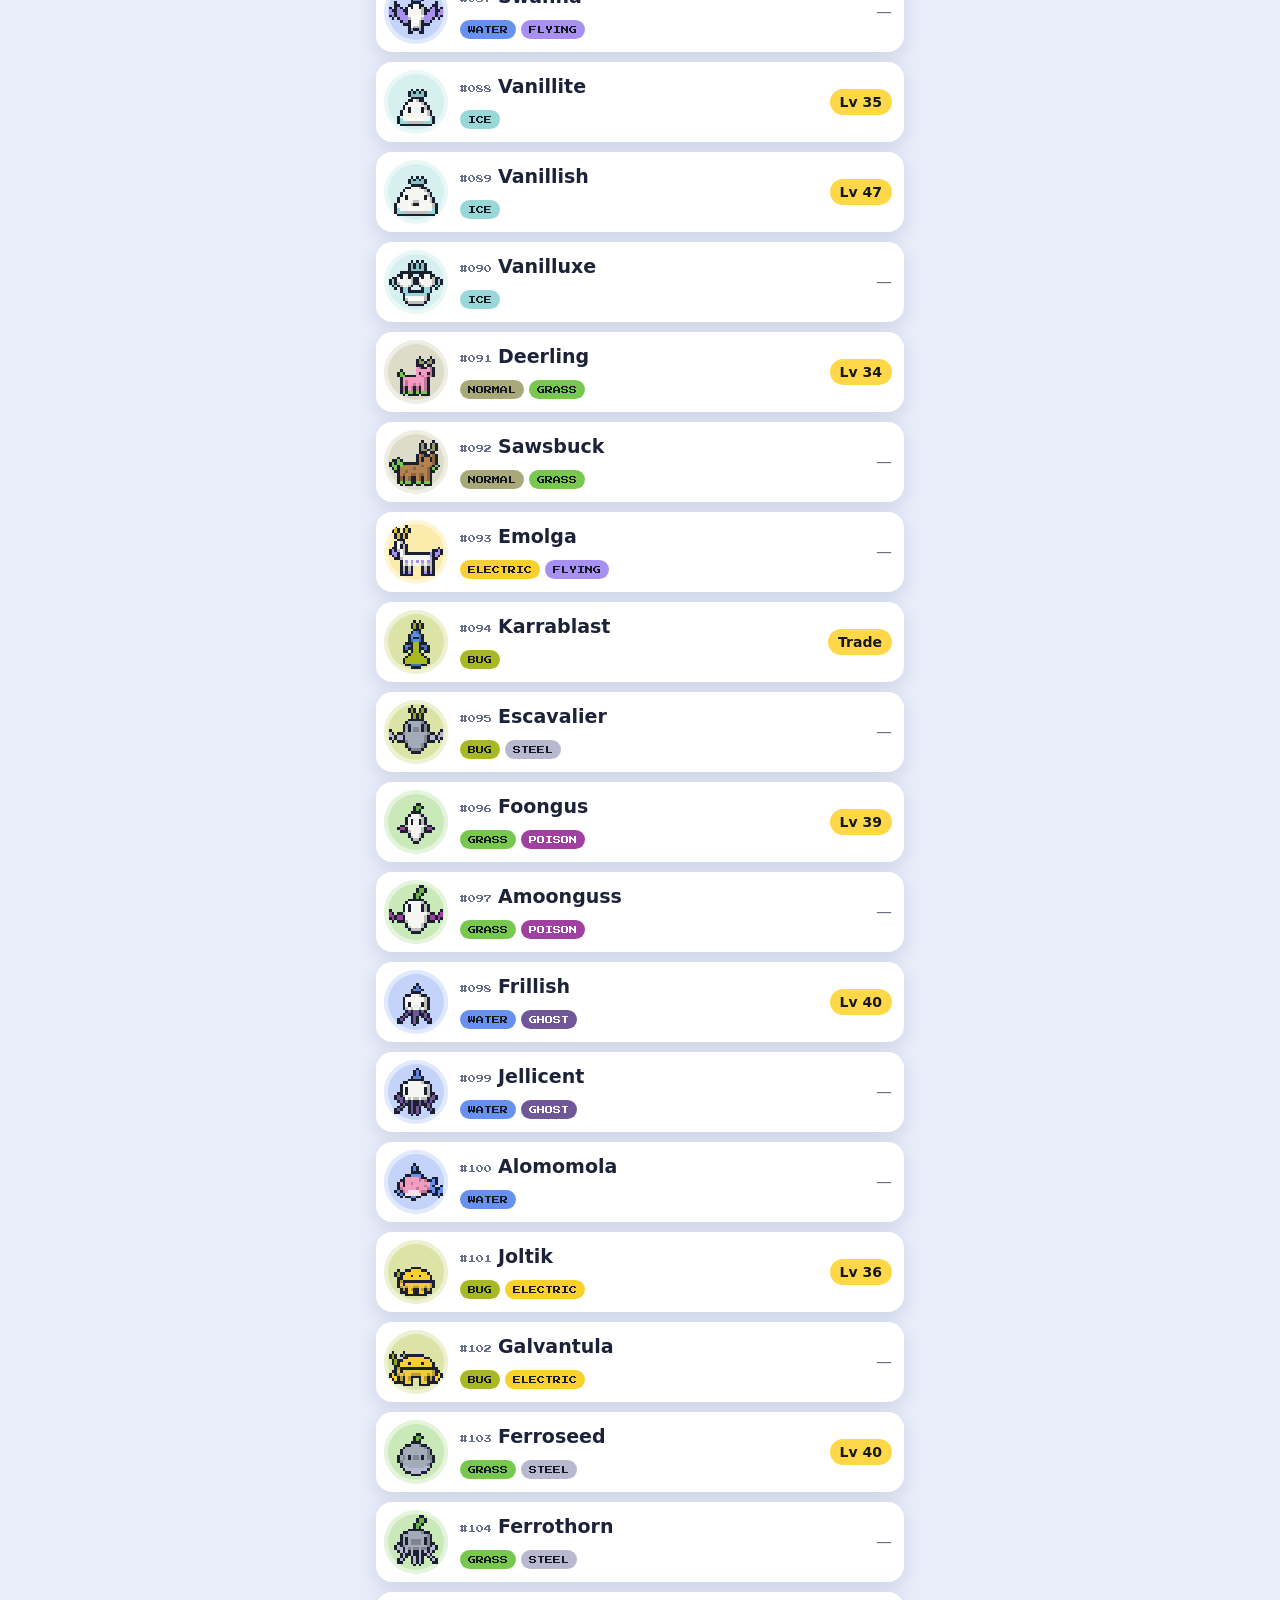
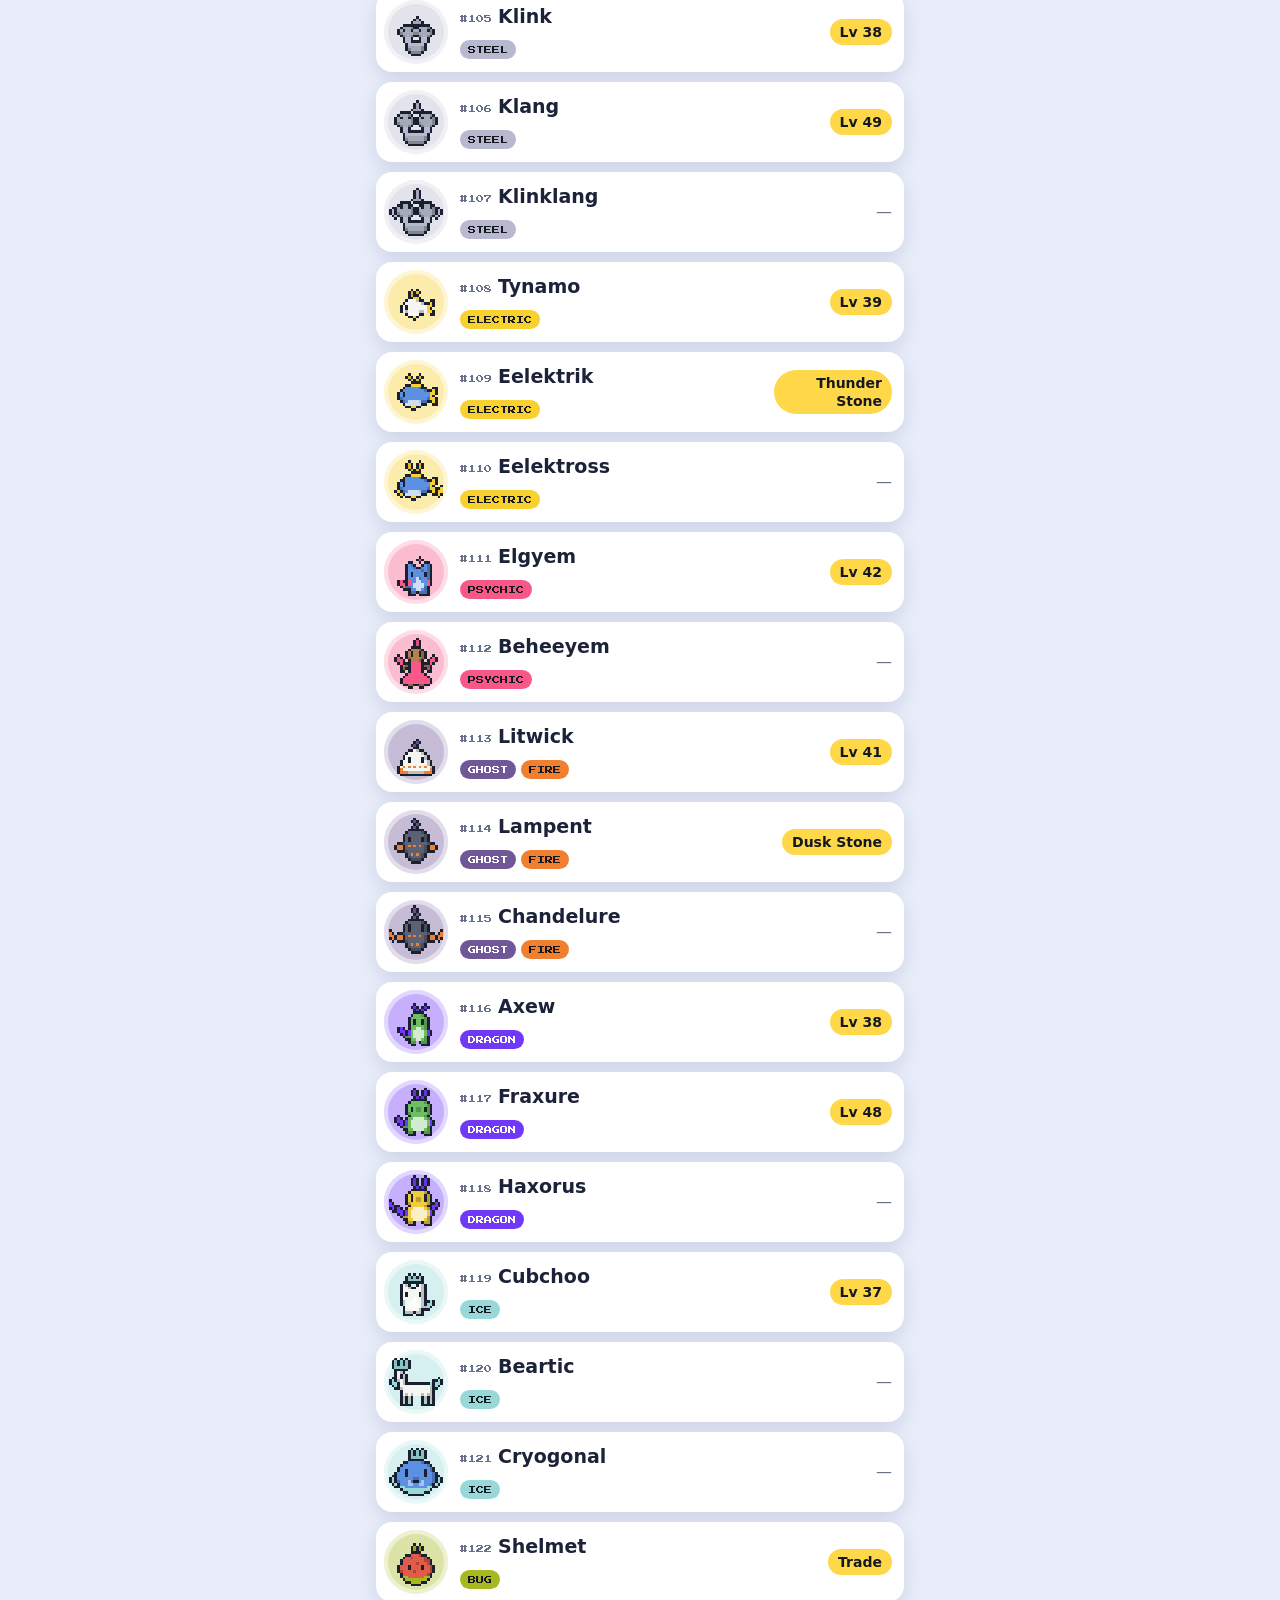
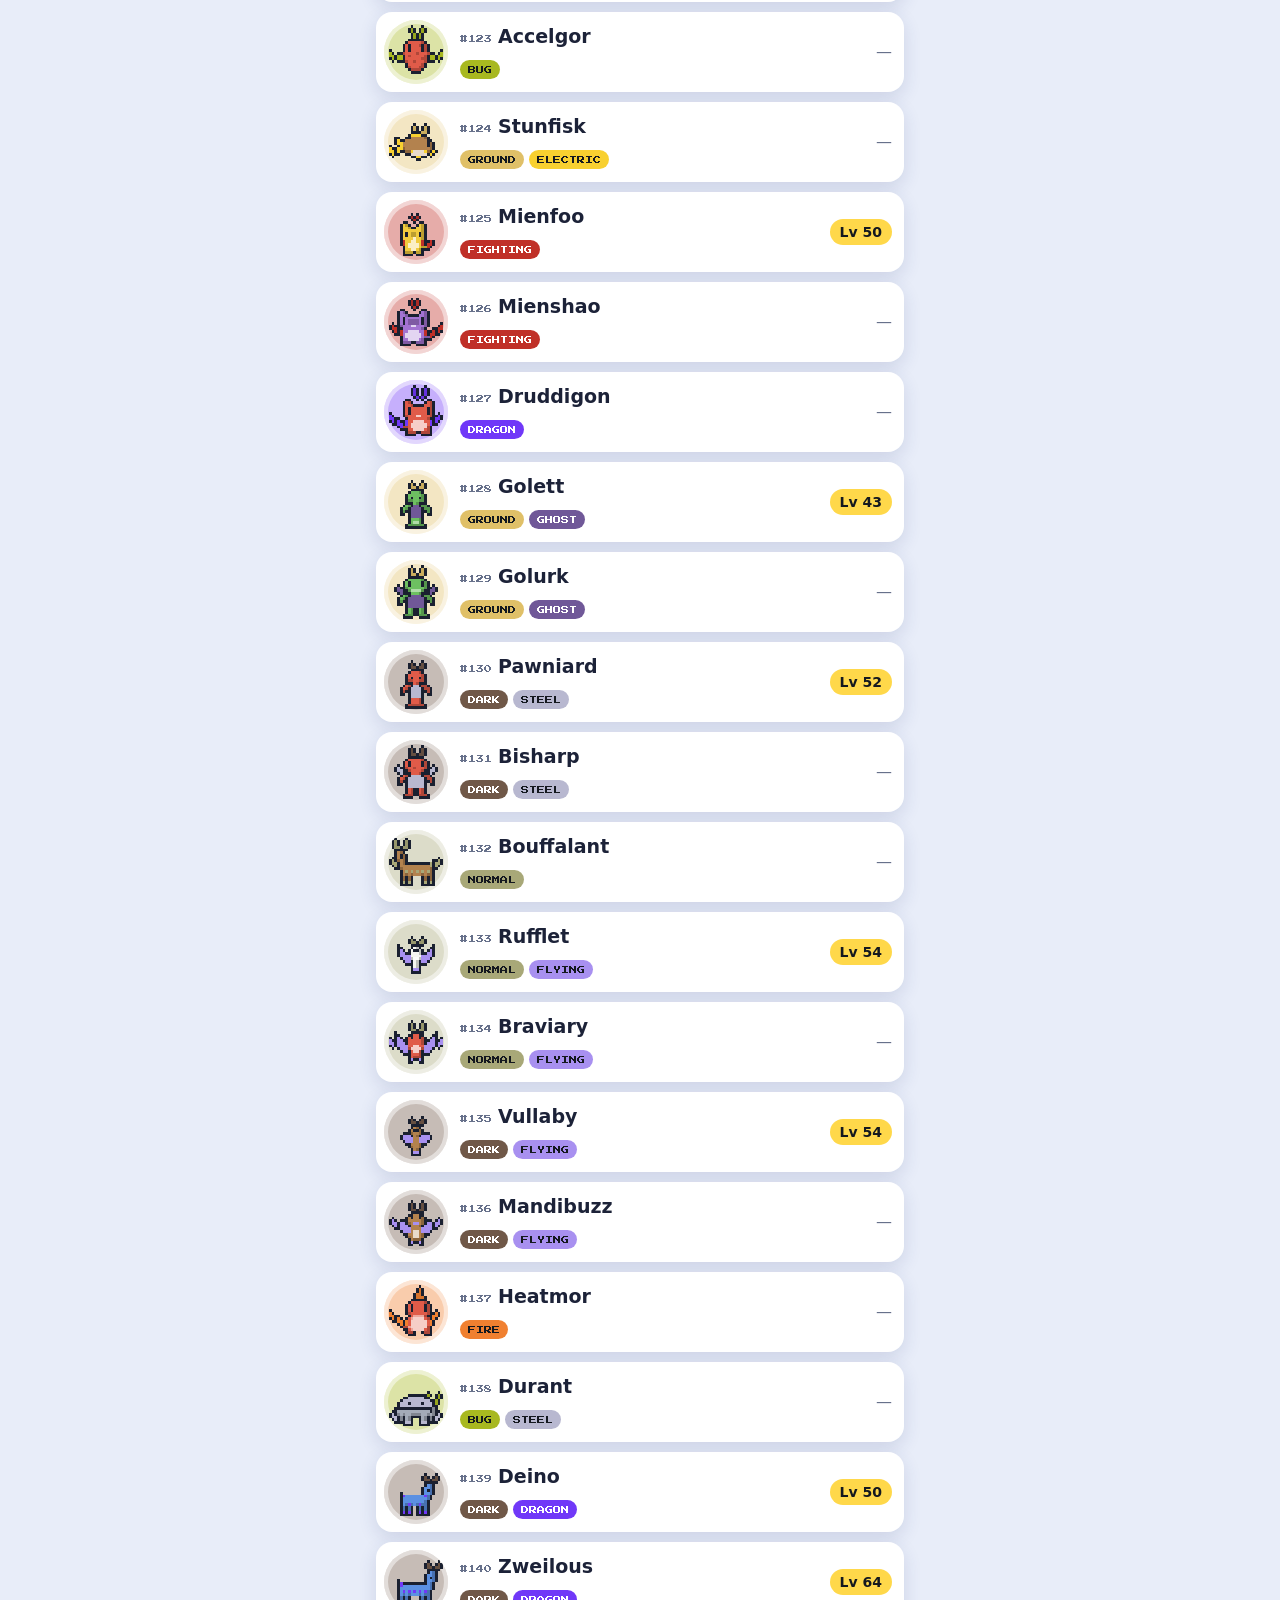
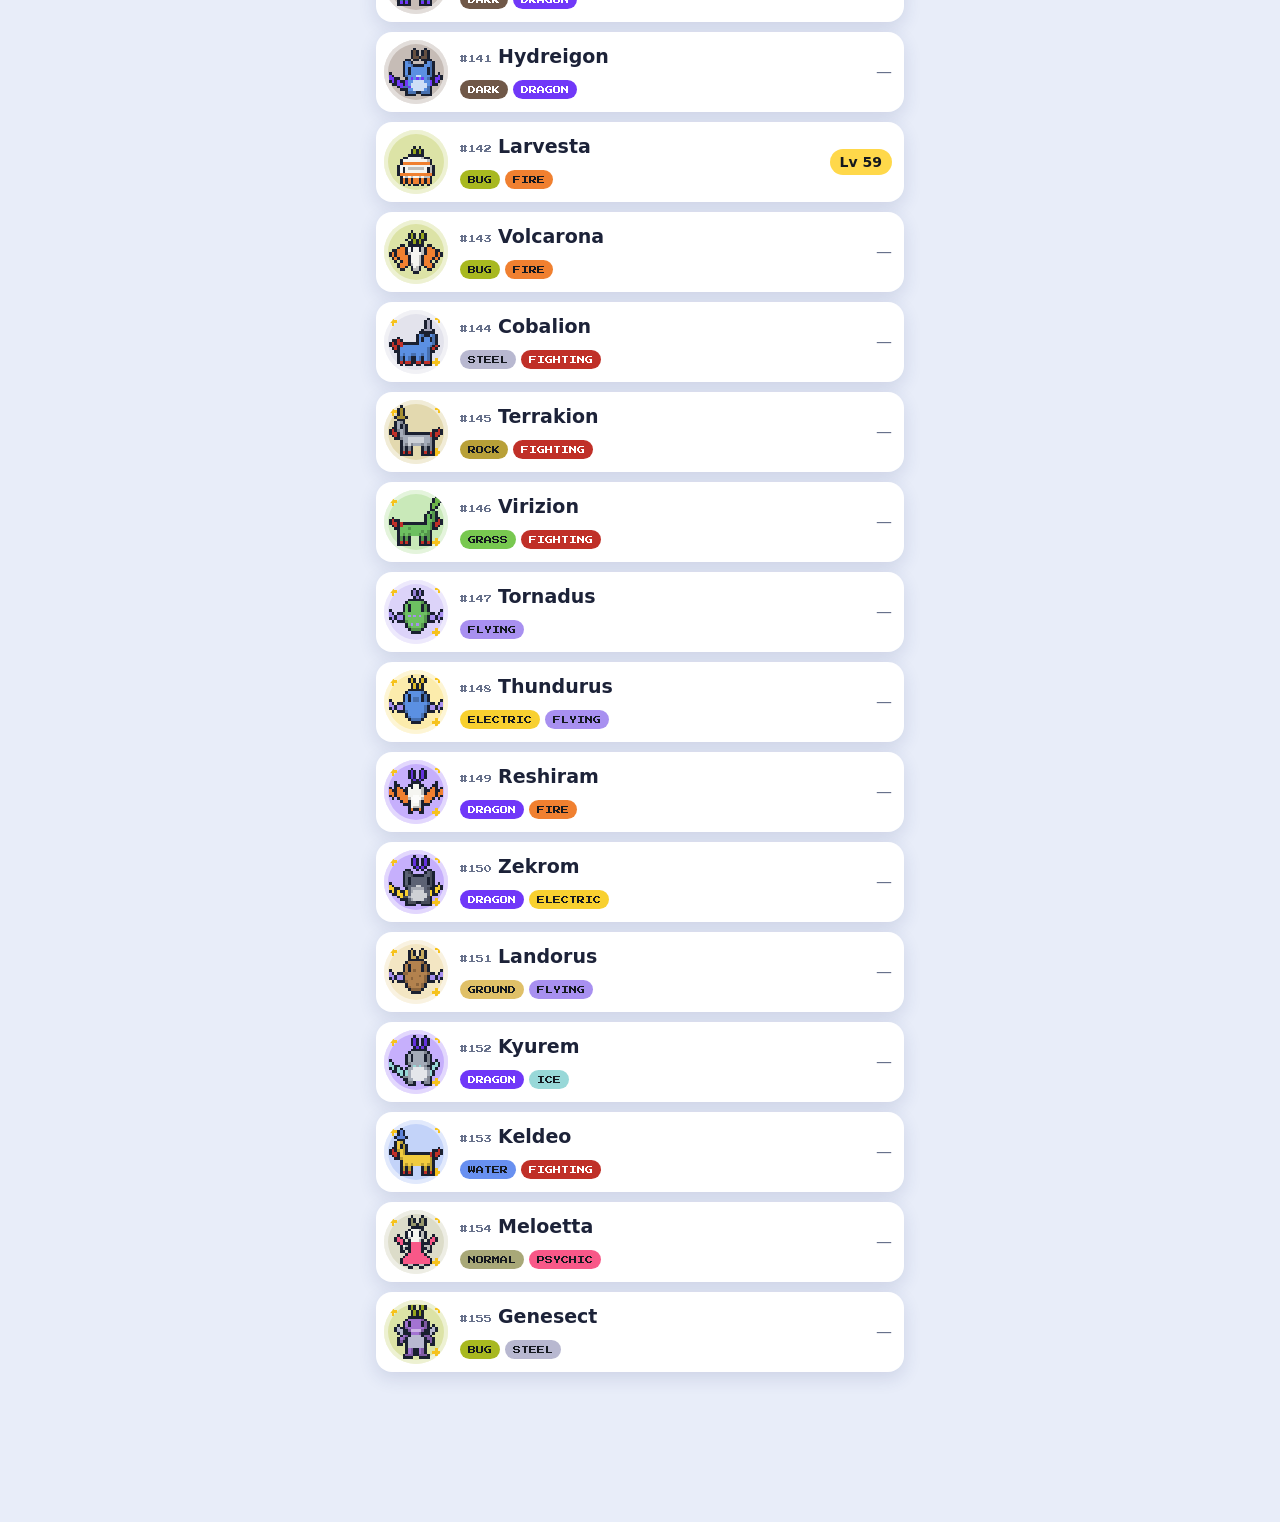
==== commit 672eb542: "Hybrid look: rounded cards, bottom search bar, evolution cards The app moves from the hard-edged pix" ====
--- a/index.html
+++ b/index.html
@@ -25,219 +25,292 @@
 
 
 <style>
-/* Layout: one handheld column. Red device bar on top, five thumb tabs fixed at the bottom,
-   content as "windows" with an ink title bar, hard pixel borders and offset shadows. */
+/* Hybrid look: rounded cards and readable numbers; pixel type for headings, labels and type badges; pixel sprites.
+   One handheld column. Red device bar on top; search bar and five tabs float at the bottom within thumb reach. */
 :root {
-  --bg: #dfe5ea;
-  --panel: #f8fafb;
-  --panel-2: #cfd8df;
-  --ink: #1a2030;
-  --mute: #566176;
+  --bg: #e8edf9;
+  --panel: #ffffff;
+  --panel-2: #eef2fb;
+  --ink: #1c2238;
+  --mute: #66708a;
+  --line: #d5dcee;
   --red: #d63a2c;
   --red-ink: #fff6ee;
+  --blue: #0096ff;          /* "Bright Blue": every selected state */
+  --on-blue: #06121f;
   --hi: #ffd84a;
   --good: #2f9e52;
   --bad: #cf4a3c;
-  --zero: #3a4152;
+  --zero: #4a5266;
   --on-mark: #ffffff;
-  --title: #1a2030;
-  --title-ink: #f8fafb;
+  --shadow: 0 6px 18px rgba(40, 60, 120, .14);
   --px: "Press Start 2P", "Courier New", monospace;
-  --tx: "VT323", "Menlo", "Courier New", monospace;
+  --ui: ui-rounded, "SF Pro Rounded", -apple-system, system-ui, "Segoe UI", Roboto, sans-serif;
   --bar-h: 46px;
   --safe-t: env(safe-area-inset-top, 0px);
+  --safe-b: env(safe-area-inset-bottom, 0px);
 }
 @media (prefers-color-scheme: dark) {
   :root:not([data-theme="light"]) {
-    --bg: #12161f; --panel: #1e2431; --panel-2: #2b3345; --ink: #e8edf6; --mute: #9aa6bb;
-    --red: #c93426; --red-ink: #fff6ee; --hi: #e9bf2c; --good: #3fb968; --bad: #e2604f; --zero: #6b7489; --on-mark: #10141c;
-    --title: #3a4560; --title-ink: #f1f4fa;
+    --bg: #0f1420; --panel: #1a2133; --panel-2: #232c42; --ink: #eef1f8; --mute: #9aa5bd; --line: #2e3850;
+    --red: #c93426; --red-ink: #fff6ee; --blue: #0096ff; --on-blue: #06121f; --hi: #f0c53a;
+    --good: #3fb968; --bad: #e2604f; --zero: #6b7489; --on-mark: #10141c;
+    --shadow: 0 6px 18px rgba(0, 0, 0, .45);
     color-scheme: dark;
   }
 }
 :root[data-theme="dark"] {
-  --bg: #12161f; --panel: #1e2431; --panel-2: #2b3345; --ink: #e8edf6; --mute: #9aa6bb;
-  --red: #c93426; --red-ink: #fff6ee; --hi: #e9bf2c; --good: #3fb968; --bad: #e2604f; --zero: #6b7489; --on-mark: #10141c;
-  --title: #3a4560; --title-ink: #f1f4fa;
+  --bg: #0f1420; --panel: #1a2133; --panel-2: #232c42; --ink: #eef1f8; --mute: #9aa5bd; --line: #2e3850;
+  --red: #c93426; --red-ink: #fff6ee; --blue: #0096ff; --on-blue: #06121f; --hi: #f0c53a;
+  --good: #3fb968; --bad: #e2604f; --zero: #6b7489; --on-mark: #10141c;
+  --shadow: 0 6px 18px rgba(0, 0, 0, .45);
   color-scheme: dark;
 }
 * { box-sizing: border-box; }
-body {
-  background: var(--bg); color: var(--ink);
-  font-family: var(--tx); font-size: 20px; line-height: 1.15;
-  -webkit-font-smoothing: none; -webkit-text-size-adjust: 100%;
-}
+body { background: var(--bg); color: var(--ink); font-family: var(--ui); font-size: 16px; line-height: 1.3; -webkit-text-size-adjust: 100%; }
 body::before { content: ""; position: fixed; inset: 0 0 auto; height: var(--safe-t); z-index: 10; background: var(--red); }
-button, input, textarea { font: inherit; color: inherit; border-radius: 0; }
+button, input, textarea { font: inherit; color: inherit; }
 button { cursor: pointer; -webkit-tap-highlight-color: transparent; }
-:focus-visible { outline: 3px solid var(--hi); outline-offset: 2px; }
+:focus-visible { outline: 3px solid var(--blue); outline-offset: 2px; }
 .wrap { max-width: 560px; margin: 0 auto; padding-left: max(16px, env(safe-area-inset-left, 0px)); padding-right: max(16px, env(safe-area-inset-right, 0px)); }
 
 /* device bar */
-.top { position: sticky; top: var(--safe-t); z-index: 9; background: var(--red); color: var(--red-ink); border-bottom: 4px solid #1a2030; height: var(--bar-h); }
+.top { position: sticky; top: var(--safe-t); z-index: 9; background: var(--red); color: var(--red-ink); height: var(--bar-h); }
 .top .wrap { height: 100%; display: flex; align-items: center; gap: 10px; }
-.lens { width: 22px; height: 22px; background: #6fd0ff; border: 3px solid var(--red-ink); box-shadow: inset -4px -4px 0 #2b86c9; flex: none; }
-.top h1 { font-family: var(--px); font-size: 14px; margin: 0; letter-spacing: 1px; }
+.lens { width: 22px; height: 22px; border-radius: 50%; background: #6fd0ff; border: 3px solid var(--red-ink); box-shadow: inset -4px -4px 0 #2b86c9; flex: none; }
+.top h1 { font-family: var(--px); font-size: 14px; margin: 0; letter-spacing: 1px; font-weight: normal; }
 .dots { display: flex; gap: 5px; margin-left: 4px; }
-.dots i { width: 8px; height: 8px; border: 2px solid #1a2030; }
-.topbtn { margin-left: auto; background: rgba(0,0,0,.25); color: var(--red-ink); border: 3px solid #1a2030; padding: 2px 10px; font-size: 20px; min-height: 34px; }
+.dots i { width: 8px; height: 8px; border-radius: 50%; border: 2px solid #1a2030; }
+.topbtn { margin-left: auto; background: rgba(0, 0, 0, .24); color: var(--red-ink); border: 0; border-radius: 999px; padding: 0 14px; min-height: 32px; font-size: 15px; font-weight: 600; }
 .topbtn[aria-pressed="true"] { background: var(--red-ink); color: #1a2030; }
 
-/* bottom tabs */
-.tabs { position: fixed; left: 0; right: 0; bottom: 0; z-index: 9; background: var(--panel); border-top: 4px solid var(--ink); padding-bottom: env(safe-area-inset-bottom, 0px); }
-.tabs .wrap { display: flex; gap: 5px; padding-block: 6px; }
-.tabs button { flex: 1 1 0; min-width: 0; min-height: 46px; background: var(--panel-2); border: 3px solid var(--ink); display: flex; align-items: center; justify-content: center; gap: 4px; font-size: 20px; padding: 2px 0; }
-.tabs button[aria-selected="true"] { background: var(--red); color: var(--red-ink); box-shadow: inset 0 -5px 0 rgba(0,0,0,.25); }
-.tabs .n { font-family: var(--px); font-size: 7px; background: var(--hi); color: #14181f; border: 2px solid #1a2030; padding: 3px 3px 2px; }
-
-main { padding-block: 12px calc(96px + env(safe-area-inset-bottom, 0px)); display: flex; flex-direction: column; gap: 14px; }
-.box { background: var(--panel); border: 3px solid var(--ink); box-shadow: 4px 4px 0 var(--ink); padding: 10px; scroll-margin-top: calc(var(--safe-t) + var(--bar-h) + 62px); }
-.box > h2 { background: var(--title); color: var(--title-ink); margin: -10px -10px 10px; padding: 5px 10px 6px; font-family: var(--tx); font-weight: normal; font-size: 23px; line-height: 1.05; text-transform: uppercase; letter-spacing: 1px; display: flex; align-items: center; gap: 8px; }
-.box > h2 .ico { font-family: var(--px); font-size: 10px; color: var(--hi); }
+/* bottom: search bar above the tabs; while typing it rides on top of the keyboard and the tabs step aside */
+.bottom { position: fixed; left: 0; right: 0; bottom: 0; z-index: 20; padding-bottom: var(--safe-b); background: linear-gradient(to top, var(--bg) 72%, transparent); will-change: transform; }
+.bottom > .wrap { display: flex; flex-direction: column; gap: 8px; padding-block: 10px 8px; }
+.bottom.typing { padding-bottom: 0; }
+.bottom.typing > .wrap { padding-bottom: 6px; }
+.bottom.typing .tabs { display: none; }
+body.dock .top, body.dock .bottom { display: none; }
+.results { background: var(--panel); border-radius: 18px; box-shadow: var(--shadow); max-height: 44vh; overflow-y: auto; padding: 6px; display: flex; flex-direction: column; gap: 2px; overscroll-behavior: contain; }
+.results button { display: grid; grid-template-columns: 40px minmax(0, 1fr) auto; align-items: center; gap: 10px; text-align: left; padding: 4px 8px 4px 4px; border: 0; background: none; border-radius: 12px; }
+.results button:active { background: var(--panel-2); }
+.results img { width: 40px; height: 40px; image-rendering: pixelated; image-rendering: crisp-edges; }
+.results .nm { font-weight: 700; }
+.results .no { font-family: var(--px); font-size: 7px; color: var(--mute); }
+.results .tys { display: flex; gap: 4px; flex-wrap: wrap; justify-content: flex-end; }
+.results .empty { padding: 12px; }
+.searchbar { display: flex; align-items: center; gap: 12px; background: var(--panel); border-radius: 999px; box-shadow: var(--shadow); padding: 0 6px 0 18px; height: 48px; border: 2px solid transparent; }
+.searchbar:focus-within { border-color: var(--blue); }
+.mag { width: 14px; height: 14px; border: 2.5px solid var(--mute); border-radius: 50%; position: relative; flex: none; }
+.mag::after { content: ""; position: absolute; width: 7px; height: 2.5px; background: var(--mute); right: -6px; bottom: -3px; transform: rotate(45deg); border-radius: 2px; }
+#q { flex: 1; min-width: 0; border: 0; outline: 0; background: none; font-size: 17px; height: 100%; -webkit-appearance: none; appearance: none; }
+#q::-webkit-search-cancel-button { display: none; }
+#q::placeholder { color: var(--mute); }
+#q-clear { width: 36px; height: 36px; border: 0; border-radius: 50%; background: var(--panel-2); font-size: 15px; flex: none; }
+.tabs { display: flex; gap: 4px; background: var(--panel); border-radius: 999px; box-shadow: var(--shadow); padding: 5px; }
+.tabs button { flex: 1 1 0; min-width: 0; height: 40px; border: 0; background: none; border-radius: 999px; font-family: var(--px); font-size: 8px; color: var(--mute); display: flex; align-items: center; justify-content: center; gap: 4px; }
+.tabs button[aria-selected="true"] { background: var(--blue); color: var(--on-blue); }
+.tabs .n { font-size: 7px; background: var(--hi); color: #14181f; border-radius: 999px; padding: 4px 5px 3px; }
+
+main { padding-block: 14px calc(150px + var(--safe-b)); display: flex; flex-direction: column; gap: 14px; }
+.box { background: var(--panel); border-radius: 18px; box-shadow: var(--shadow); padding: 14px; scroll-margin-top: calc(var(--safe-t) + var(--bar-h) + 60px); }
+.box > h2 { font-family: var(--px); font-weight: normal; font-size: 10px; line-height: 1.5; margin: 2px 0 12px; text-transform: uppercase; display: flex; align-items: center; gap: 8px; }
+.box > h2::before { content: ""; width: 10px; height: 10px; border-radius: 50%; background: var(--blue); flex: none; }
+.box > h2 .ico { display: none; }
 .box > h2 .end { margin-left: auto; display: flex; gap: 4px; }
-.note { color: var(--mute); font-size: 18px; margin: 0 0 10px; }
+.note { color: var(--mute); font-size: 14px; margin: 0 0 10px; }
 .note:last-child { margin-bottom: 0; }
-.group { font-family: var(--px); font-size: 10px; margin: 6px 0 -4px; color: var(--mute); text-transform: uppercase; }
-
-/* list tools */
-.tools { position: sticky; top: calc(var(--safe-t) + var(--bar-h)); z-index: 5; background: var(--bg); margin: -12px 0 -4px; padding: 12px 0 8px; display: flex; flex-direction: column; gap: 8px; }
-.search { width: 100%; min-width: 0; background: var(--panel); border: 3px solid var(--ink); padding: 8px 10px; font-size: 22px; box-shadow: 4px 4px 0 var(--ink); -webkit-appearance: none; appearance: none; }
-.search::placeholder { color: var(--mute); }
-.search::-webkit-search-cancel-button { display: none; }
-.searchwrap { position: relative; }
-.searchwrap .search { padding-right: 46px; }
-#q-clear { position: absolute; right: 4px; top: 50%; transform: translateY(-50%); width: 40px; height: 40px; background: none; border: 0; font-size: 24px; color: var(--mute); }
+.group { font-family: var(--px); font-weight: normal; font-size: 10px; margin: 6px 2px -4px; color: var(--mute); text-transform: uppercase; }
+
+/* list filters */
+.tools { display: flex; flex-direction: column; gap: 8px; }
 .seg { display: flex; gap: 6px; flex-wrap: wrap; align-items: center; }
-.chip { background: var(--panel); border: 3px solid var(--ink); padding: 4px 8px; font-size: 20px; min-height: 36px; white-space: nowrap; }
-.chip[aria-pressed="true"], .chip[aria-expanded="true"] { background: var(--ink); color: var(--panel); }
+.chip { background: var(--panel); border: 0; border-radius: 999px; box-shadow: var(--shadow); padding: 0 14px; min-height: 36px; font-size: 15px; font-weight: 600; white-space: nowrap; }
+.chip[aria-pressed="true"], .chip[aria-expanded="true"] { background: var(--blue); color: var(--on-blue); }
 .chip.push { margin-left: auto; }
-.typebar { display: flex; flex-wrap: wrap; gap: 7px; background: var(--panel); border: 3px solid var(--ink); padding: 10px; }
-.count { color: var(--mute); font-size: 18px; }
-
-.ty { display: inline-block; font-family: var(--px); font-size: 8px; line-height: 1; text-transform: uppercase; padding: 4px 5px 3px; border: 2px solid #1a2030; color: #14181f; white-space: nowrap; }
+.typebar { display: flex; flex-wrap: wrap; gap: 7px; background: var(--panel); border-radius: 18px; box-shadow: var(--shadow); padding: 12px; }
+.count { color: var(--mute); font-size: 14px; }
+
+.ty { display: inline-block; font-family: var(--px); font-size: 8px; line-height: 1; text-transform: uppercase; padding: 6px 8px 5px; border: 0; border-radius: 999px; color: #14181f; white-space: nowrap; }
 .ty.w { color: #fff; }
-button.ty { padding: 9px 7px 8px; }
-button.ty[aria-pressed="true"] { box-shadow: 0 0 0 3px var(--hi), 0 0 0 5px var(--ink); }
-
-.list { display: flex; flex-direction: column; gap: 8px; list-style: none; margin: 0; padding: 0; }
-.row { width: 100%; text-align: left; display: grid; grid-template-columns: 70px minmax(0, 1fr) auto; gap: 4px 10px; align-items: center; background: var(--panel); border: 3px solid var(--ink); padding: 6px 8px 6px 6px; box-shadow: 3px 3px 0 var(--ink); }
-.row:active { transform: translate(2px, 2px); box-shadow: 1px 1px 0 var(--ink); }
-.tile { width: 70px; height: 70px; border: 3px solid #1a2030; grid-row: span 2; image-rendering: pixelated; image-rendering: crisp-edges; max-width: none; display: block; }
-.row .nm { font-size: 24px; line-height: 1; overflow-wrap: anywhere; }
-.row .no { font-family: var(--px); font-size: 8px; color: var(--mute); margin-right: 6px; }
-.row .tys { display: flex; gap: 4px; flex-wrap: wrap; }
-.row .ev { grid-row: 1 / span 2; grid-column: 3; text-align: right; font-size: 20px; max-width: 118px; }
-.row .ev b { font-weight: normal; background: var(--hi); color: #14181f; padding: 1px 5px; border: 2px solid #1a2030; display: inline-block; }
+button.ty { padding: 9px 10px 8px; }
+button.ty[aria-pressed="true"] { box-shadow: 0 0 0 2px var(--panel), 0 0 0 5px var(--blue); }
+
+/* pictures: a pixel sprite on a disc tinted with the Pokémon's first type */
+.disc { border-radius: 50%; display: grid; place-items: center; background: var(--tint, #e9eef2); box-shadow: inset 0 0 0 4px rgba(255, 255, 255, .5); flex: none; overflow: hidden; }
+.tile { display: block; image-rendering: pixelated; image-rendering: crisp-edges; max-width: none; }
+.tile[data-fb] { padding: 8%; }
+
+.list { display: flex; flex-direction: column; gap: 10px; list-style: none; margin: 0; padding: 0; }
+.row { width: 100%; text-align: left; display: grid; grid-template-columns: 64px minmax(0, 1fr) auto; gap: 2px 12px; align-items: center; background: var(--panel); border: 0; border-radius: 16px; box-shadow: var(--shadow); padding: 8px 12px 8px 8px; }
+.row:active { transform: scale(.985); }
+.row .disc { width: 64px; height: 64px; grid-row: span 2; }
+.row .tile, .dcard .tile, .pcard .tile { width: 64px; height: 64px; }
+.row .nm { font-size: 19px; font-weight: 700; line-height: 1.1; overflow-wrap: anywhere; }
+.row .no { font-family: var(--px); font-size: 8px; font-weight: normal; color: var(--mute); margin-right: 6px; }
+.row .tys { display: flex; gap: 5px; flex-wrap: wrap; }
+.row .ev { grid-row: 1 / span 2; grid-column: 3; text-align: right; max-width: 118px; }
+.row .ev b { font-weight: 700; font-size: 14px; background: var(--hi); color: #14181f; padding: 4px 10px; border-radius: 999px; display: inline-block; }
 .row .ev i { font-style: normal; color: var(--mute); }
 .star { color: var(--bad); }
 .got { color: var(--good); }
-.empty { text-align: center; color: var(--mute); padding: 20px 0; }
-.prow { grid-template-columns: minmax(0, 1fr) auto; padding: 9px 10px; font-size: 23px; }
-.prow span:last-child { color: var(--mute); font-size: 19px; }
-
-/* detail */
-.dnav { display: flex; gap: 8px; align-items: stretch; }
-.btn { background: var(--panel); border: 3px solid var(--ink); box-shadow: 3px 3px 0 var(--ink); padding: 5px 10px; font-size: 20px; min-height: 40px; text-decoration: none; color: var(--ink); display: inline-flex; align-items: center; justify-content: center; gap: 6px; }
-.btn:active { transform: translate(2px, 2px); box-shadow: 1px 1px 0 var(--ink); }
+.empty { text-align: center; color: var(--mute); padding: 20px 0; font-size: 14px; }
+.prow { grid-template-columns: minmax(0, 1fr) auto; padding: 14px 16px; font-size: 17px; font-weight: 600; }
+.prow span:last-child { color: var(--mute); font-size: 14px; font-weight: 400; }
+
+/* buttons */
+.btn { background: var(--panel); border: 0; border-radius: 999px; box-shadow: var(--shadow); padding: 0 16px; min-height: 42px; font-size: 15px; font-weight: 600; text-decoration: none; color: var(--ink); display: inline-flex; align-items: center; justify-content: center; gap: 6px; }
+.btn:active { transform: scale(.97); }
 .btn[disabled] { opacity: .4; }
-.btn[aria-pressed="true"] { background: var(--hi); color: #14181f; }
-.dnav .grow { margin-right: auto; }
+.btn[aria-pressed="true"] { background: var(--blue); color: var(--on-blue); }
 .flat { box-shadow: none; background: var(--panel-2); }
 .wide { width: 100%; margin-top: 10px; }
-.hero { display: grid; grid-template-columns: 102px minmax(0, 1fr); gap: 12px; align-items: center; }
-.hero .tile { width: 102px; height: 102px; grid-row: auto; }
-.tile[data-fb] { padding: 2px; }
-.hero .tile[data-fb] { padding: 8px; }
+.dnav { display: flex; gap: 8px; align-items: stretch; }
+.dnav .grow { margin-right: auto; }
+
+/* Pokémon card: frame in the colour of its first type */
+.hero { border: 5px solid var(--frame); border-radius: 24px; }
 .hero .no { font-family: var(--px); font-size: 8px; color: var(--mute); line-height: 1.7; }
-.hero h2 { font-family: var(--tx); font-size: 38px; font-weight: normal; margin: 0; line-height: .95; overflow-wrap: anywhere; }
-.hero .ge { color: var(--mute); font-size: 19px; margin-bottom: 5px; }
-.hero .tys { display: flex; gap: 6px; flex-wrap: wrap; align-items: center; }
-.acts { grid-column: 1 / -1; display: flex; gap: 8px; }
+.hero > h2 { font-family: var(--ui); font-size: 34px; font-weight: 800; margin: 2px 0 0; line-height: 1.05; text-transform: none; display: block; overflow-wrap: anywhere; }
+.hero > h2::before { display: none; }
+.hero .ge { color: var(--mute); font-size: 15px; }
+.stage { display: grid; grid-template-columns: 44px minmax(0, 1fr) 44px; align-items: center; margin: 6px -4px 10px; }
+.hero .disc { width: 216px; height: 216px; max-width: 100%; margin: 0 auto; }
+.hero .tile { width: 192px; height: 192px; }
+.round { width: 44px; height: 44px; border-radius: 50%; border: 2px solid var(--ink); background: var(--panel); color: var(--ink); font-size: 20px; line-height: 1; padding: 0; }
+.round[disabled] { opacity: .3; }
+.hero .tys { display: flex; gap: 6px; flex-wrap: wrap; }
+.cells { display: grid; grid-template-columns: repeat(3, minmax(0, 1fr)); gap: 8px; margin-top: 12px; }
+.cell { background: var(--panel-2); border-radius: 12px; padding: 8px 10px; }
+.cell small, .fact small { display: block; color: var(--mute); font-size: 12px; }
+.cell b { font-size: 17px; display: block; }
+.cell i { font-style: normal; color: var(--mute); font-size: 12px; display: block; }
+.fact { margin-top: 10px; font-size: 15px; }
+.fact b { font-weight: 600; }
+.fact span { color: var(--mute); }
+.acts { display: flex; gap: 8px; margin-top: 12px; }
 .acts .btn { flex: 1 1 0; min-width: 0; padding-inline: 4px; }
 
-.jump { position: sticky; top: calc(var(--safe-t) + var(--bar-h)); z-index: 5; background: var(--bg); margin: -6px 0; padding: 6px 0; display: flex; gap: 6px; overflow-x: auto; scrollbar-width: none; }
+.jump { position: sticky; top: calc(var(--safe-t) + var(--bar-h)); z-index: 5; background: var(--bg); margin: -8px 0; padding: 8px 0; display: flex; gap: 6px; overflow-x: auto; scrollbar-width: none; }
 .jump::-webkit-scrollbar { display: none; }
-.jump .chip { flex: 1 0 auto; text-align: center; padding-inline: 6px; }
-
-.next { background: var(--hi); color: #14181f; border: 3px solid #1a2030; padding: 8px; display: flex; flex-direction: column; gap: 8px; margin-bottom: 10px; }
-.next .lv { font-size: 26px; line-height: 1; text-transform: uppercase; }
-.next.done { background: var(--panel-2); color: var(--ink); border-color: var(--ink); }
-.edges { display: flex; flex-direction: column; gap: 8px; }
-.edge { border-top: 2px dashed var(--mute); padding-top: 8px; display: flex; flex-direction: column; gap: 4px; }
-.edge:first-child { border-top: 0; padding-top: 0; }
-.edge .pair { display: flex; align-items: center; gap: 6px; flex-wrap: wrap; }
-.mon { background: var(--panel-2); border: 2px solid var(--ink); padding: 2px 8px 2px 2px; font-size: 21px; display: inline-flex; align-items: center; gap: 6px; min-height: 36px; text-align: left; }
-.mon img { width: 32px; height: 32px; flex: none; image-rendering: pixelated; image-rendering: crisp-edges; background: #e9eef2; }
-.mon.me { background: var(--ink); color: var(--panel); }
-.edge .how { color: var(--mute); font-size: 19px; }
+.jump .chip { flex: 1 0 auto; text-align: center; }
+
+/* evolution as playing cards */
+.evo { display: flex; align-items: flex-end; justify-content: center; gap: 4px; }
+.evo.tall { flex-direction: column; align-items: center; gap: 6px; }
+.stagerow { display: flex; flex-wrap: wrap; justify-content: center; gap: 8px; }
+.step { display: flex; flex-direction: column; align-items: center; gap: 4px; flex: 0 1 96px; width: 96px; min-width: 0; }
+.cond { font-size: 12px; font-weight: 700; background: var(--hi); color: #14181f; border-radius: 999px; padding: 2px 8px; min-height: 20px; max-width: 100%; white-space: nowrap; overflow: hidden; text-overflow: ellipsis; }
+.cond:empty { visibility: hidden; }
+.pcard { width: 100%; display: block; border: 4px solid var(--frame); border-radius: 16px; background: var(--panel); color: var(--ink); overflow: hidden; text-align: center; padding: 0 0 8px; }
+.pcard.me { outline: 3px solid var(--blue); outline-offset: 2px; }
+.pcard .bar { display: flex; justify-content: space-between; align-items: center; background: var(--panel-2); padding: 4px 5px 4px 7px; border-bottom-right-radius: 12px; }
+.pcard .bar span { font-family: var(--px); font-size: 6px; color: var(--mute); }
+.pcard .bar i { width: 14px; height: 14px; border-radius: 4px; background: var(--frame); }
+.pcard .nm { display: block; font-weight: 700; font-size: 13px; margin: 6px 2px 4px; overflow-wrap: anywhere; line-height: 1.1; }
+.pcard .disc { width: 72px; height: 72px; margin: 0 auto; }
+/* a two-stage family has room for larger cards */
+.evo.big { gap: 8px; }
+.evo.big .step { flex-basis: 132px; width: 132px; }
+.evo.big .pcard .disc { width: 104px; height: 104px; }
+.evo.big .pcard .tile { width: 96px; height: 96px; }
+.evo.big .pcard .nm { font-size: 16px; margin-top: 8px; }
+.evo.big .cond { font-size: 13px; }
+.arrow { font-family: var(--px); font-size: 10px; color: var(--hi); align-self: center; padding-top: 22px; }
+.evo.tall .arrow { padding: 0; }
+.evolist { margin: 14px 0 0; padding: 0; list-style: none; display: flex; flex-direction: column; gap: 6px; font-size: 14px; color: var(--mute); }
+.evolist b { color: var(--ink); font-weight: 600; }
+
+.mon { background: var(--panel-2); border: 0; border-radius: 999px; color: var(--ink); padding: 3px 12px 3px 4px; font-size: 16px; font-weight: 600; display: inline-flex; align-items: center; gap: 6px; min-height: 40px; text-align: left; }
+.mon img { width: 32px; height: 32px; flex: none; border-radius: 50%; image-rendering: pixelated; image-rendering: crisp-edges; background: #e9eef2; }
+.mon.me { background: var(--blue); color: var(--on-blue); }
 
 .locs { display: flex; flex-direction: column; }
-.loc { display: grid; grid-template-columns: minmax(0, 1fr) auto; gap: 2px 10px; padding: 7px 0; border-top: 2px dashed var(--mute); align-items: center; }
+.loc { display: grid; grid-template-columns: minmax(0, 1fr) auto; gap: 2px 10px; padding: 9px 0; border-top: 1px solid var(--line); align-items: center; }
 .loc:first-child { border-top: 0; padding-top: 0; }
-.loc .pl { font-size: 22px; grid-column: 1 / -1; background: none; border: 0; padding: 0; text-align: left; text-decoration: underline; text-decoration-style: dotted; text-underline-offset: 3px; }
-.loc .pl.plain { text-decoration: none; }
-.loc .how { color: var(--mute); font-size: 19px; }
-.loc .rt { text-align: right; font-size: 19px; white-space: nowrap; font-variant-numeric: tabular-nums; }
-.loc .rt b { font-weight: normal; background: var(--panel-2); border: 2px solid var(--ink); padding: 0 5px; }
-.warn { background: var(--panel-2); border: 3px solid var(--ink); padding: 8px; margin: 0 0 10px; }
+.loc .pl { font-size: 17px; font-weight: 600; grid-column: 1 / -1; background: none; border: 0; padding: 0; text-align: left; color: var(--blue); }
+.loc .pl.plain { color: inherit; }
+.loc .how { color: var(--mute); font-size: 14px; }
+.loc .rt { text-align: right; font-size: 14px; white-space: nowrap; font-variant-numeric: tabular-nums; }
+.loc .rt b { font-weight: 700; background: var(--panel-2); border-radius: 999px; padding: 2px 8px; }
+.warn { background: var(--panel-2); border-radius: 12px; padding: 10px 12px; margin: 0 0 10px; font-size: 15px; }
 .warn:last-child { margin-bottom: 0; }
 
-.mv { display: grid; grid-template-columns: 50px minmax(0, 1fr) auto; gap: 1px 8px; padding: 6px 0; border-top: 2px dashed var(--mute); align-items: center; }
+.mv { display: grid; grid-template-columns: 50px minmax(0, 1fr) auto; gap: 1px 8px; padding: 8px 0; border-top: 1px solid var(--line); align-items: center; }
 .mv:first-child { border-top: 0; padding-top: 0; }
 .mv .lv { font-family: var(--px); font-size: 8px; color: var(--mute); }
-.mv .mn { font-size: 22px; overflow-wrap: anywhere; }
-.mv .ms { grid-column: 2 / -1; color: var(--mute); font-size: 18px; }
-.mv .ms b { font-weight: normal; color: var(--good); }
-
-.eff { display: grid; grid-template-columns: 54px minmax(0, 1fr); gap: 8px 10px; align-items: start; }
-.mult { font-family: var(--px); font-size: 10px; text-align: center; padding: 6px 0 5px; border: 2px solid #1a2030; color: var(--on-mark); }
+.mv .mn { font-size: 17px; font-weight: 600; overflow-wrap: anywhere; }
+.mv .ms { grid-column: 2 / -1; color: var(--mute); font-size: 13px; }
+.mv .ms b { font-weight: 700; color: var(--good); }
+
+.eff { display: grid; grid-template-columns: 46px minmax(0, 1fr); gap: 8px 10px; align-items: center; }
+.mult { font-family: var(--px); font-size: 9px; text-align: center; padding: 7px 0 6px; border-radius: 8px; color: var(--on-mark); }
 .mult.g { background: var(--good); } .mult.b { background: var(--bad); } .mult.z { background: var(--zero); }
-.eff .tys { display: flex; flex-wrap: wrap; gap: 5px; padding-top: 2px; }
-.eff .lbl { grid-column: 1 / -1; color: var(--mute); font-size: 18px; }
-.eff .none { color: var(--mute); font-size: 18px; }
-.sub { margin: 12px 0 8px; display: flex; align-items: center; gap: 8px; font-size: 20px; }
+.eff .tys { display: flex; flex-wrap: wrap; gap: 5px; }
+.eff .lbl { grid-column: 1 / -1; color: var(--mute); font-size: 14px; }
+.eff .none { color: var(--mute); font-size: 14px; }
+.sub { margin: 14px 0 8px; display: flex; align-items: center; gap: 8px; font-size: 15px; font-weight: 600; }
 .sub:first-of-type { margin-top: 0; }
 
-.facts { display: grid; grid-template-columns: auto minmax(0, 1fr); gap: 6px 14px; margin: 0; }
-.facts dt { color: var(--mute); }
-.facts dd { margin: 0; }
-.facts small { color: var(--mute); font-size: 18px; }
-.stats { display: grid; grid-template-columns: auto 34px minmax(0, 1fr); gap: 5px 8px; align-items: center; font-variant-numeric: tabular-nums; }
-.stats .bar { height: 12px; background: var(--panel-2); border: 2px solid var(--ink); }
-.stats .bar i { display: block; height: 100%; background: var(--good); }
-.stats .v { text-align: right; }
+.facts { display: grid; grid-template-columns: auto minmax(0, 1fr); gap: 8px 14px; margin: 0; font-size: 15px; }
+.facts dt { color: var(--mute); font-size: 14px; }
+.facts dd { margin: 0; font-weight: 600; }
+.facts small { color: var(--mute); font-size: 13px; font-weight: 400; }
+.stats { display: grid; grid-template-columns: auto 36px minmax(0, 1fr); gap: 8px 10px; align-items: center; font-variant-numeric: tabular-nums; }
+.stats .bar { height: 10px; border-radius: 999px; background: var(--panel-2); overflow: hidden; }
+.stats .bar i { display: block; height: 100%; border-radius: 999px; background: var(--blue); }
+.stats .v { text-align: right; font-weight: 700; }
 
 /* team, bosses */
-.cover { display: grid; grid-template-columns: auto minmax(0, 1fr); gap: 7px 10px; align-items: center; }
-.cover .who { font-size: 19px; }
+.cover { display: grid; grid-template-columns: auto minmax(0, 1fr); gap: 8px 10px; align-items: center; }
+.cover .who { font-size: 15px; }
 .cover .who.no { color: var(--mute); }
 .squad { display: flex; flex-direction: column; gap: 6px; margin-bottom: 10px; }
 .squad .m { display: grid; grid-template-columns: minmax(0, 1fr) auto; gap: 8px; align-items: center; }
 .squad .m .r { display: flex; gap: 4px; align-items: center; flex-wrap: wrap; justify-content: flex-end; }
 .squad .m .l { font-family: var(--px); font-size: 8px; }
-.tips { display: flex; flex-wrap: wrap; gap: 6px 10px; align-items: center; }
-.tips .t { display: inline-flex; align-items: center; gap: 4px; font-size: 19px; }
+.tips { display: flex; flex-wrap: wrap; gap: 8px 12px; align-items: center; }
+.tips .t { display: inline-flex; align-items: center; gap: 5px; font-size: 14px; }
 
 /* options */
 .sizes { display: flex; gap: 6px; }
 .sizes .btn { flex: 1 1 0; min-width: 0; padding-inline: 2px; }
-.code { width: 100%; min-height: 78px; background: var(--panel-2); border: 3px solid var(--ink); padding: 6px; font-size: 18px; resize: vertical; overflow-wrap: anywhere; }
-.meter { height: 16px; background: var(--panel-2); border: 2px solid var(--ink); margin: 4px 0 10px; }
-.meter i { display: block; height: 100%; background: var(--good); }
-.status { min-height: 22px; margin: 8px 0 0; }
+.code { width: 100%; min-height: 78px; background: var(--panel-2); border: 0; border-radius: 12px; padding: 8px 10px; font: 13px ui-monospace, Menlo, monospace; resize: vertical; overflow-wrap: anywhere; }
+.meter { height: 12px; border-radius: 999px; background: var(--panel-2); overflow: hidden; margin: 6px 0 12px; }
+.meter i { display: block; height: 100%; border-radius: 999px; background: var(--blue); }
+.status { min-height: 20px; margin: 8px 0 0; font-size: 14px; }
+.steps { margin: 0 0 4px; padding-left: 22px; display: flex; flex-direction: column; gap: 6px; font-size: 15px; }
+.steps b { font-weight: 600; background: var(--panel-2); border-radius: 6px; padding: 0 5px; }
 
 .picker { display: flex; flex-wrap: wrap; gap: 7px; margin-bottom: 12px; }
 .scroll { overflow-x: auto; }
 table.mx { border-collapse: collapse; font-family: var(--px); font-size: 7px; }
-.mx th, .mx td { border: 1px solid var(--mute); width: 17px; min-width: 17px; height: 19px; text-align: center; padding: 0; }
-.mx th { color: #14181f; }
+.mx th, .mx td { border: 1px solid var(--line); width: 17px; min-width: 17px; height: 19px; text-align: center; padding: 0; }
+.mx th { color: #14181f; font-weight: normal; }
 .mx th.w { color: #fff; }
 .mx th.corner { background: var(--panel-2); color: var(--ink); font-size: 5px; min-width: 30px; }
 .mx thead th { height: 34px; }
 .mx thead th span { display: inline-block; writing-mode: vertical-rl; }
 .mx tbody th { min-width: 30px; position: sticky; left: 0; }
 .mx td.g { background: var(--good); color: var(--on-mark); } .mx td.b { background: var(--bad); color: var(--on-mark); } .mx td.z { background: var(--zero); color: var(--on-mark); }
+
+/* dock: a sideways, glanceable view of the team for when the phone is charging on its side */
+body.dock .wrap { max-width: none; }
+body.dock main { padding-block: 10px; gap: 10px; }
+.dhead { display: flex; align-items: center; gap: 10px; }
+.dhead h2 { font-family: var(--px); font-weight: normal; font-size: 12px; margin: 0; }
+.dhead .clock { margin-left: auto; font-family: var(--px); font-size: 12px; color: var(--mute); }
+.dgrid { display: grid; grid-template-columns: repeat(auto-fit, minmax(230px, 1fr)); gap: 10px; }
+.dcard { background: var(--panel); border: 0; border-radius: 16px; box-shadow: var(--shadow); color: var(--ink); padding: 8px 10px; text-align: left; display: grid; grid-template-columns: 64px minmax(0, 1fr); gap: 4px 10px; align-items: center; }
+.dcard .disc { width: 64px; height: 64px; }
+.dcard .nm { display: block; font-size: 20px; font-weight: 700; line-height: 1.1; overflow-wrap: anywhere; }
+.dcard .tys { display: flex; flex-wrap: wrap; gap: 4px; margin-top: 4px; }
+.dcard .ln { grid-column: 1 / -1; display: grid; grid-template-columns: 40px minmax(0, 1fr); gap: 6px; align-items: start; }
+.dcard .ln .tys { margin: 0; }
+.dcard .mult { font-size: 7px; padding: 5px 0 4px; }
+.dcard .nx { display: block; color: var(--mute); font-size: 14px; }
 @media (prefers-reduced-motion: reduce) { .row:active, .btn:active { transform: none; } }
+
 </style>
 
 <header class="top">
@@ -251,10 +324,6 @@
 <div class="wrap">
   <main id="view-list">
     <div class="tools">
-      <div class="searchwrap">
-        <input class="search" id="q" type="search" placeholder="Name, number, type, “lv 17”…" autocomplete="off" autocapitalize="off" spellcheck="false" aria-label="Search Pokémon by name, number, type, ability or evolution level">
-        <button id="q-clear" aria-label="Clear search" hidden>✕</button>
-      </div>
       <div class="seg">
         <button class="chip" id="dex-unova" aria-pressed="true">Unova</button>
         <button class="chip" id="dex-nat" aria-pressed="false">All 649</button>
@@ -272,6 +341,7 @@
   <main id="view-bosses" hidden></main>
   <main id="view-team" hidden></main>
   <main id="view-more" hidden></main>
+  <main id="view-dock" hidden></main>
   <main id="view-types" hidden>
     <section class="box">
       <h2><span class="ico">▶</span>My move is type…</h2>
@@ -293,15 +363,23 @@
   </main>
 </div>
 
-<nav class="tabs" aria-label="Sections">
-  <div class="wrap" role="tablist">
-    <button id="tab-dex" role="tab" aria-selected="true">Dex</button>
-    <button id="tab-types" role="tab" aria-selected="false">Types</button>
-    <button id="tab-places" role="tab" aria-selected="false">Places</button>
-    <button id="tab-bosses" role="tab" aria-selected="false">Bosses</button>
-    <button id="tab-team" role="tab" aria-selected="false">Team<span class="n" id="team-n">0</span></button>
+<div class="bottom" id="bottom">
+  <div class="wrap">
+    <div class="results" id="results" hidden></div>
+    <div class="searchbar">
+      <span class="mag" aria-hidden="true"></span>
+      <input id="q" type="search" placeholder="Search name, number, type, “lv 17”" autocomplete="off" autocapitalize="off" spellcheck="false" enterkeyhint="search" aria-label="Search Pokémon by name, number, type, ability or evolution level">
+      <button id="q-clear" aria-label="Clear search" hidden>✕</button>
+    </div>
+    <nav class="tabs" aria-label="Sections" role="tablist">
+      <button id="tab-dex" role="tab" aria-selected="true">Dex</button>
+      <button id="tab-types" role="tab" aria-selected="false">Types</button>
+      <button id="tab-places" role="tab" aria-selected="false">Places</button>
+      <button id="tab-bosses" role="tab" aria-selected="false">Bosses</button>
+      <button id="tab-team" role="tab" aria-selected="false">Team<span class="n" id="team-n">0</span></button>
+    </nav>
   </div>
-</nav>
+</div>
 
 <script>
 const DATA = {"types":["Normal","Fighting","Flying","Poison","Ground","Rock","Bug","Ghost","Steel","Fire","Water","Grass","Electric","Psychic","Ice","Dragon","Dark"],"chart":[[100,100,100,100,100,50,100,0,50,100,100,100,100,100,100,100,100],[200,100,50,50,100,200,50,0,200,100,100,100,100,50,200,100,200],[100,200,100,100,100,50,200,100,50,100,100,200,50,100,100,100,100],[100,100,100,50,50,50,100,50,0,100,100,200,100,100,100,100,100],[100,100,0,200,100,200,50,100,200,200,100,50,200,100,100,100,100],[100,50,200,100,50,100,200,100,50,200,100,100,100,100,200,100,100],[100,50,50,50,100,100,100,50,50,50,100,200,100,200,100,100,200],[0,100,100,100,100,100,100,200,50,100,100,100,100,200,100,100,50],[100,100,100,100,100,200,100,100,50,50,50,100,50,100,200,100,100],[100,100,100,100,100,50,200,100,200,50,50,200,100,100,200,50,100],[100,100,100,100,200,200,100,100,100,200,50,50,100,100,100,50,100],[100,100,50,50,200,200,50,100,50,50,200,50,100,100,100,50,100],[100,100,200,100,0,100,100,100,100,100,200,50,50,100,100,50,100],[100,200,100,200,100,100,100,100,50,100,100,100,100,50,100,100,0],[100,100,200,100,200,100,100,100,50,50,50,200,100,100,50,200,100],[100,100,100,100,100,100,100,100,50,100,100,100,100,100,100,200,100],[100,50,100,100,100,100,100,200,50,100,100,100,100,200,100,100,50]],"mons":[{"i":1,"n":"Bulbasaur","t":[11,3],"s":[45,49,49,65,65,45],"c":1,"h":8,"k":5,"g":"bulbasaur","ge":"Seed Pokémon","ht":7,"wt":69,"a":[[0,0],[1,1]],"gr":1,"cr":45,"bx":64,"gw":4,"eg":[7,10],"ev":[[3,1]],"lm":[[1,101],[3,102],[7,103],[9,104],[13,105],[13,106],[15,107],[19,108],[21,109],[25,110],[27,111],[31,112],[33,113],[37,114]],"tm":"4a260042000119a0884398720"},{"i":2,"n":"Ivysaur","t":[11,3],"s":[60,62,63,80,80,60],"c":1,"h":8,"k":5,"g":"ivysaur","ge":"Seed Pokémon","ht":10,"wt":130,"a":[[0,0],[1,1]],"gr":1,"cr":45,"bx":142,"gw":4,"eg":[7,10],"ev":[[3,1],[4,1]],"lm":[[1,101],[1,102],[1,103],[3,102],[7,103],[9,104],[13,105],[13,106],[15,107],[20,108],[23,109],[28,110],[31,111],[36,112],[39,113],[44,21]],"tm":"4a260042000119a0884398720","f":1,"m":[["Lv 16","Level 16"]]},{"i":3,"n":"Venusaur","t":[11,3],"s":[80,82,83,100,100,80],"c":1,"h":8,"k":5,"g":"venusaur","ge":"Seed Pokémon","ht":20,"wt":1000,"a":[[0,0],[1,1]],"gr":1,"cr":45,"bx":236,"gw":4,"eg":[7,10],"ev":[[3,2],[4,1]],"lm":[[1,101],[1,102],[1,103],[1,104],[3,102],[7,103],[9,104],[13,105],[13,106],[15,107],[20,108],[23,109],[28,110],[31,111],[32,115],[39,112],[45,113],[53,21]],"tm":"4a260242800119a088639c730","f":2,"m":[["Lv 32","Level 32"]]},{"i":4,"n":"Charmander","t":[9],"s":[39,52,43,60,50,65],"c":2,"h":6,"k":8,"g":"charmander","ge":"Lizard Pokémon","ht":6,"wt":85,"a":[[2,0],[3,1]],"gr":1,"cr":45,"bx":62,"gw":4,"eg":[3,10],"ev":[[5,1]],"lm":[[1,102],[1,116],[7,117],[10,118],[16,119],[19,120],[25,121],[28,122],[34,123],[37,34],[43,124],[46,125]],"tm":"4a240840114839ee4cc110623"},{"i":5,"n":"Charmeleon","t":[9],"s":[58,64,58,80,65,80],"c":2,"h":6,"k":8,"g":"charmeleon","ge":"Flame Pokémon","ht":11,"wt":190,"a":[[2,0],[3,1]],"gr":1,"cr":45,"bx":142,"gw":4,"eg":[3,10],"ev":[[3,1],[5,1]],"lm":[[1,102],[1,116],[1,117],[7,117],[10,118],[17,119],[21,120],[28,121],[32,122],[39,123],[43,34],[50,124],[54,125]],"tm":"4a240840114839ee4cc110623","f":4,"m":[["Lv 16","Level 16"]]},{"i":6,"n":"Charizard","t":[9,2],"s":[78,84,78,109,85,100],"c":2,"h":6,"k":8,"g":"charizard","ge":"Flame Pokémon","ht":17,"wt":905,"a":[[2,0],[3,1]],"gr":1,"cr":45,"bx":240,"gw":4,"eg":[3,10],"ev":[[3,3]],"lm":[[1,1],[1,64],[1,102],[1,116],[1,117],[1,118],[1,126],[7,117],[10,118],[17,119],[21,120],[28,121],[32,122],[36,127],[41,123],[47,34],[56,124],[62,125],[71,128],[77,129]],"tm":"5a242a409168b9ee4ce314633","f":5,"m":[["Lv 36","Level 36"]]},{"i":7,"n":"Squirtle","t":[10],"s":[44,48,65,50,64,43],"c":3,"h":6,"k":2,"g":"squirtle","ge":"Tiny Turtle Pokémon","ht":5,"wt":90,"a":[[4,0],[5,1]],"gr":1,"cr":45,"bx":63,"gw":4,"eg":[10,12],"ev":[[2,1]],"lm":[[1,101],[4,130],[7,131],[10,132],[13,133],[16,134],[19,135],[22,16],[25,136],[28,137],[31,138],[34,139],[37,17],[40,140]],"tm":"1e2240020000c09a40cc133260"},{"i":8,"n":"Wartortle","t":[10],"s":[59,63,80,65,80,58],"c":3,"h":6,"k":2,"g":"wartortle","ge":"Turtle Pokémon","ht":10,"wt":225,"a":[[4,0],[5,1]],"gr":1,"cr":45,"bx":142,"gw":4,"eg":[10,12],"ev":[[2,1],[4,1]],"lm":[[1,101],[1,130],[1,131],[4,130],[7,131],[10,132],[13,133],[16,134],[20,135],[24,16],[28,136],[32,137],[36,138],[40,139],[44,17],[48,140]],"tm":"1e2240020000c09a40cc133260","f":7,"m":[["Lv 16","Level 16"]]},{"i":9,"n":"Blastoise","t":[10],"s":[79,83,100,85,105,78],"c":3,"h":6,"k":2,"g":"blastoise","ge":"Shellfish Pokémon","ht":16,"wt":855,"a":[[4,0],[5,1]],"gr":1,"cr":45,"bx":239,"gw":4,"eg":[10,12],"ev":[[4,3]],"lm":[[1,90],[1,101],[1,130],[1,131],[1,132],[4,130],[7,131],[10,132],[13,133],[16,134],[20,135],[24,16],[28,136],[32,137],[39,138],[46,139],[53,17],[60,140]],"tm":"1e2642a20800c89a40ce537270","f":8,"m":[["Lv 36","Level 36"]]},{"i":10,"n":"Caterpie","t":[6],"s":[45,30,35,20,20,45],"c":4,"h":14,"k":5,"g":"caterpie","ge":"Worm Pokémon","ht":3,"wt":29,"a":[[6,0],[7,1]],"gr":4,"cr":255,"bx":39,"gw":2,"eg":[1],"ev":[[0,1]],"lm":[[1,101],[1,141],[15,142]],"tm":"0"},{"i":11,"n":"Metapod","t":[6],"s":[50,20,55,25,25,30],"c":4,"h":2,"k":5,"g":"metapod","ge":"Cocoon Pokémon","ht":7,"wt":99,"a":[[8,0]],"gr":4,"cr":120,"bx":72,"gw":2,"eg":[1],"ev":[[2,2]],"lm":[[1,143],[7,143]],"tm":"0","f":10,"m":[["Lv 7","Level 7"]],"e":[[37,0,48,48,10,10,15],[37,1,59,59,10,10,15]]},{"i":12,"n":"Butterfree","t":[6,2],"s":[60,45,50,80,80,70],"c":4,"h":13,"k":9,"g":"butterfree","ge":"Butterfly Pokémon","ht":11,"wt":320,"a":[[9,0],[10,1]],"gr":4,"cr":45,"bx":178,"gw":2,"eg":[1],"ev":[[3,2],[4,1]],"lm":[[1,144],[10,144],[12,105],[12,106],[12,145],[16,146],[18,147],[22,148],[24,149],[28,150],[30,151],[34,152],[36,19],[40,153],[42,154],[46,155]],"tm":"35018282010ba80b43b4720","f":11,"m":[["Lv 10","Level 10"]],"e":[[37,2,50,50,5,5,15]]},{"i":13,"n":"Weedle","t":[6,3],"s":[40,35,30,20,20,50],"c":5,"h":14,"k":3,"g":"weedle","ge":"Hairy Bug Pokémon","ht":3,"wt":32,"a":[[6,0],[7,1]],"gr":4,"cr":255,"bx":39,"gw":2,"eg":[1],"ev":[[5,1]],"lm":[[1,141],[1,156],[15,142]],"tm":"0"},{"i":14,"n":"Kakuna","t":[6,3],"s":[45,25,50,25,25,35],"c":5,"h":2,"k":10,"g":"kakuna","ge":"Cocoon Pokémon","ht":6,"wt":100,"a":[[8,0]],"gr":4,"cr":120,"bx":72,"gw":2,"eg":[1],"ev":[[2,2]],"lm":[[1,143],[7,143]],"tm":"0","f":13,"m":[["Lv 7","Level 7"]],"bo":1},{"i":15,"n":"Beedrill","t":[6,3],"s":[65,80,40,45,80,75],"c":5,"h":13,"k":10,"g":"beedrill","ge":"Poison Bee Pokémon","ht":10,"wt":295,"a":[[11,0],[12,1]],"gr":4,"cr":45,"bx":178,"gw":2,"eg":[1],"ev":[[1,2],[4,1]],"lm":[[1,157],[10,157],[13,158],[16,159],[19,160],[22,161],[25,162],[28,163],[31,164],[34,165],[37,83],[40,166]],"tm":"a3490c2a2020ba88c4314720","f":14,"m":[["Lv 10","Level 10"]],"bo":1},{"i":16,"n":"Pidgey","t":[0,2],"s":[40,45,40,35,35,56],"c":6,"h":9,"k":3,"g":"pidgey","ge":"Tiny Bird Pokémon","ht":3,"wt":18,"a":[[13,0],[14,0],[15,1]],"gr":4,"cr":255,"bx":50,"gw":4,"eg":[6],"ev":[[5,1]],"lm":[[1,101],[5,167],[9,146],[13,168],[17,148],[21,169],[25,170],[29,164],[33,127],[37,171],[41,151],[45,172],[49,126],[53,173]],"tm":"103c400000000ba8084130620","e":[[52,0,5,5,0,0,15,"only while the matching resident lives in White Forest"]]},{"i":17,"n":"Pidgeotto","t":[0,2],"s":[63,60,55,50,50,71],"c":6,"h":9,"k":3,"g":"pidgeotto","ge":"Bird Pokémon","ht":11,"wt":300,"a":[[13,0],[14,0],[15,1]],"gr":4,"cr":120,"bx":122,"gw":4,"eg":[6],"ev":[[5,2]],"lm":[[1,101],[1,146],[1,167],[5,167],[9,146],[13,168],[17,148],[22,169],[27,170],[32,164],[37,127],[42,171],[47,151],[52,172],[57,126],[62,173]],"tm":"103c400000000ba8084130620","f":16,"m":[["Lv 18","Level 18"]]},{"i":18,"n":"Pidgeot","t":[0,2],"s":[83,80,75,70,70,91],"c":6,"h":9,"k":3,"g":"pidgeot","ge":"Bird Pokémon","ht":15,"wt":395,"a":[[13,0],[14,0],[15,1]],"gr":4,"cr":45,"bx":216,"gw":4,"eg":[6],"ev":[[5,3]],"lm":[[1,101],[1,146],[1,167],[1,168],[5,167],[9,146],[13,168],[17,148],[22,169],[27,170],[32,164],[38,127],[44,171],[50,151],[56,172],[62,126],[68,173]],"tm":"103c400080000ba8084134620","f":17,"m":[["Lv 36","Level 36"]]},{"i":19,"n":"Rattata","t":[0],"s":[30,56,35,25,35,72],"c":7,"h":8,"k":7,"g":"rattata","ge":"Mouse Pokémon","ht":3,"wt":35,"a":[[7,0],[16,0],[17,1]],"gr":4,"cr":255,"bx":51,"gw":2,"eg":[5],"ev":[[5,1]],"lm":[[1,101],[1,130],[4,168],[7,158],[10,134],[13,161],[16,174],[19,175],[22,176],[25,165],[28,177],[31,111],[34,166]],"tm":"b3e401040100ba00ad933e20"},{"i":20,"n":"Raticate","t":[0],"s":[55,81,60,50,70,97],"c":7,"h":8,"k":3,"g":"raticate","ge":"Mouse Pokémon","ht":7,"wt":185,"a":[[7,0],[16,0],[17,1]],"gr":4,"cr":127,"bx":145,"gw":2,"eg":[5],"ev":[[5,2]],"lm":[[1,74],[1,101],[1,130],[1,158],[1,168],[4,168],[7,158],[10,134],[13,161],[16,174],[19,175],[20,120],[24,176],[29,165],[34,177],[39,111],[44,166]],"tm":"4b3e4050c0100ba00ad937e30","f":19,"m":[["Lv 20","Level 20"]],"e":[[8,1,47,50,10,35,15]]},{"i":21,"n":"Spearow","t":[0,2],"s":[40,60,30,31,31,70],"c":8,"h":9,"k":3,"g":"spearow","ge":"Tiny Bird Pokémon","ht":3,"wt":20,"a":[[13,0],[12,1]],"gr":4,"cr":255,"bx":52,"gw":2,"eg":[6],"ev":[[5,1]],"lm":[[1,102],[1,178],[5,179],[9,157],[13,161],[17,39],[21,172],[25,164],[29,165],[33,171],[37,180]],"tm":"103c400000021ba8084130620"},{"i":22,"n":"Fearow","t":[0,2],"s":[65,90,65,61,61,100],"c":8,"h":9,"k":3,"g":"fearow","ge":"Beak Pokémon","ht":12,"wt":380,"a":[[13,0],[12,1]],"gr":4,"cr":90,"bx":155,"gw":2,"eg":[6],"ev":[[5,2]],"lm":[[1,87],[1,102],[1,157],[1,178],[1,179],[5,179],[9,157],[13,161],[17,39],[23,172],[29,164],[35,165],[41,171],[47,180],[53,181]],"tm":"103c400080021ba8084134620","f":21,"m":[["Lv 20","Level 20"]],"e":[[40,0,48,50,30,30,15],[40,1,58,60,30,30,15]]},{"i":23,"n":"Ekans","t":[3],"s":[35,60,44,40,54,55],"c":9,"h":2,"k":7,"g":"ekans","ge":"Snake Pokémon","ht":20,"wt":69,"a":[[18,0],[8,0],[19,1]],"gr":4,"cr":255,"bx":58,"gw":2,"eg":[3,5],"ev":[[1,1]],"lm":[[1,179],[1,182],[4,156],[9,134],[12,183],[17,184],[20,185],[25,186],[25,187],[25,188],[28,189],[33,190],[36,191],[41,192],[44,193],[49,194]],"tm":"40248a0020000bb4a8e130720"},{"i":24,"n":"Arbok","t":[3],"s":[60,85,69,65,79,80],"c":9,"h":2,"k":7,"g":"arbok","ge":"Cobra Pokémon","ht":35,"wt":650,"a":[[18,0],[8,0],[19,1]],"gr":4,"cr":90,"bx":157,"gw":2,"eg":[3,5],"ev":[[1,2]],"lm":[[1,121],[1,134],[1,156],[1,179],[1,182],[1,195],[1,196],[4,156],[9,134],[12,183],[17,184],[20,185],[22,176],[27,186],[27,187],[27,188],[32,189],[39,190],[44,191],[51,192],[56,193],[63,194]],"tm":"4024aa00a0000bb4a8e134720","f":23,"m":[["Lv 22","Level 22"]]},{"i":25,"n":"Pikachu","t":[12],"s":[35,55,30,50,40,90],"c":10,"h":8,"k":10,"g":"pikachu","ge":"Mouse Pokémon","ht":4,"wt":60,"a":[[20,0],[21,1]],"gr":4,"cr":190,"bx":112,"gw":2,"eg":[4,5],"ev":[[5,2]],"lm":[[1,102],[1,197],[5,130],[10,72],[13,168],[18,198],[21,31],[26,199],[29,23],[34,200],[37,164],[42,201],[45,15],[50,24]],"tm":"4326001a001819a00cd938220","f":172,"m":[["Friendship","Level up · high friendship (220+)"]]},{"i":26,"n":"Raichu","t":[12],"s":[60,90,55,90,80,100],"c":10,"h":6,"k":10,"g":"raichu","ge":"Mouse Pokémon","ht":8,"wt":300,"a":[[20,0],[21,1]],"gr":4,"cr":75,"bx":218,"gw":2,"eg":[4,5],"ev":[[5,3]],"lm":[[1,23],[1,130],[1,168],[1,197]],"tm":"4326001a80189ba00cd93c220","f":25,"m":[["Thunder Stone","Use Thunder Stone"]]},{"i":27,"n":"Sandshrew","t":[4],"s":[50,75,85,20,30,40],"c":11,"h":6,"k":10,"g":"sandshrew","ge":"Mouse Pokémon","ht":6,"wt":120,"a":[[22,0],[23,1]],"gr":4,"cr":255,"bx":60,"gw":2,"eg":[5],"ev":[[2,1]],"lm":[[1,116],[3,202],[7,167],[9,156],[13,135],[15,203],[19,204],[21,205],[25,206],[27,207],[31,123],[33,73],[37,36]],"tm":"4a249a6010080bad0ce190621"},{"i":28,"n":"Sandslash","t":[4],"s":[75,100,110,45,55,65],"c":11,"h":6,"k":10,"g":"sandslash","ge":"Mouse Pokémon","ht":10,"wt":295,"a":[[22,0],[23,1]],"gr":4,"cr":90,"bx":158,"gw":2,"eg":[5],"ev":[[2,2]],"lm":[[1,116],[1,167],[1,202],[3,202],[7,167],[9,156],[13,135],[15,203],[19,204],[21,205],[22,208],[28,206],[33,207],[40,123],[45,73],[52,36]],"tm":"4a249a6490088bad0ce194621","f":27,"m":[["Lv 22","Level 22"]],"e":[[24,0,47,49,30,30,15]]},{"i":29,"n":"Nidoran♀","t":[3],"s":[55,47,52,40,40,41],"c":12,"h":8,"k":2,"g":"nidoran-f","ge":"Poison Pin Pokémon","ht":4,"wt":70,"a":[[24,0],[25,0],[17,1]],"gr":8,"cr":235,"bx":55,"gw":4,"eg":[5,10],"ev":[[0,1]],"lm":[[1,102],[1,116],[7,130],[9,209],[13,156],[19,204],[21,134],[25,210],[31,162],[33,211],[37,176],[43,153],[45,212]],"tm":"4a24800010000ba888d933721","e":[[52,0,5,5,0,0,15,"only while the matching resident lives in White Forest"]]},{"i":30,"n":"Nidorina","t":[3],"s":[70,62,67,55,55,56],"c":12,"h":8,"k":2,"g":"nidorina","ge":"Poison Pin Pokémon","ht":8,"wt":200,"a":[[24,0],[25,0],[17,1]],"gr":8,"cr":120,"bx":128,"gw":4,"eg":[11],"ev":[[0,2]],"lm":[[1,102],[1,116],[7,130],[9,209],[13,156],[20,204],[23,134],[28,210],[35,162],[38,211],[43,176],[50,153],[58,212]],"tm":"4a24800010001ba888d933721","f":29,"m":[["Lv 16","Level 16"]]},{"i":31,"n":"Nidoqueen","t":[3,4],"s":[90,82,87,75,85,76],"c":12,"h":6,"k":2,"g":"nidoqueen","ge":"Drill Pokémon","ht":13,"wt":600,"a":[[24,0],[25,0],[26,1]],"gr":8,"cr":45,"bx":227,"gw":4,"eg":[11],"ev":[[0,3]],"lm":[[1,116],[1,130],[1,156],[1,209],[23,213],[35,214],[43,215],[58,216]],"tm":"6a24aa0490c89bbfeefd37f31","f":30,"m":[["Moon Stone","Use Moon Stone"]]},{"i":32,"n":"Nidoran♂","t":[3],"s":[46,57,40,40,40,50],"c":13,"h":8,"k":7,"g":"nidoran-m","ge":"Poison Pin Pokémon","ht":5,"wt":90,"a":[[24,0],[25,0],[17,1]],"gr":0,"cr":235,"bx":55,"gw":4,"eg":[5,10],"ev":[[1,1]],"lm":[[1,178],[1,179],[7,158],[9,209],[13,156],[19,157],[21,217],[25,210],[31,162],[33,211],[37,83],[43,153],[45,218]],"tm":"4a24800010001ba088d933721","e":[[52,0,5,5,0,0,15,"only while the matching resident lives in White Forest"]]},{"i":33,"n":"Nidorino","t":[3],"s":[61,72,57,55,55,65],"c":13,"h":8,"k":7,"g":"nidorino","ge":"Poison Pin Pokémon","ht":9,"wt":195,"a":[[24,0],[25,0],[17,1]],"gr":0,"cr":120,"bx":128,"gw":4,"eg":[5,10],"ev":[[1,2]],"lm":[[1,178],[1,179],[7,158],[9,209],[13,156],[20,157],[23,217],[28,210],[35,162],[38,211],[43,83],[50,153],[58,218]],"tm":"4a24800010001ba088d933721","f":32,"m":[["Lv 16","Level 16"]]},{"i":34,"n":"Nidoking","t":[3,4],"s":[81,92,77,85,75,85],"c":13,"h":6,"k":7,"g":"nidoking","ge":"Drill Pokémon","ht":14,"wt":620,"a":[[24,0],[25,0],[26,1]],"gr":0,"cr":45,"bx":227,"gw":4,"eg":[5,10],"ev":[[1,3]],"lm":[[1,156],[1,158],[1,178],[1,209],[23,213],[35,219],[43,215],[58,220]],"tm":"6a24aa0490c89bb7eefd37f31","f":33,"m":[["Moon Stone","Use Moon Stone"]]},{"i":35,"n":"Clefairy","t":[0],"s":[70,45,48,60,65,35],"c":14,"h":6,"k":6,"g":"clefairy","ge":"Fairy Pokémon","ht":6,"wt":75,"a":[[27,0],[28,0],[29,1]],"gr":6,"cr":150,"bx":113,"gw":3,"eg":[4],"ev":[[0,2]],"lm":[[1,102],[1,221],[4,222],[7,223],[10,224],[13,202],[16,225],[19,226],[22,227],[25,228],[28,229],[31,230],[34,231],[37,232],[40,233],[43,234],[46,15],[49,235],[52,236],[55,237]],"tm":"42274112405819a25fdbfb62c","f":173,"m":[["Friendship","Level up · high friendship (220+)"]],"e":[[11,0,52,54,30,30,15],[11,1,62,64,30,30,15]]},{"i":36,"n":"Clefable","t":[0],"s":[95,70,73,85,90,60],"c":14,"h":6,"k":6,"g":"clefable","ge":"Fairy Pokémon","ht":13,"wt":400,"a":[[27,0],[28,0],[30,1]],"gr":6,"cr":25,"bx":217,"gw":3,"eg":[4],"ev":[[0,3]],"lm":[[1,223],[1,224],[1,226],[1,231]],"tm":"42274112c05899a25fdbff62c","f":35,"m":[["Moon Stone","Use Moon Stone"]],"e":[[11,2,55,55,5,5,15]]},{"i":37,"n":"Vulpix","t":[9],"s":[38,41,40,50,65,65],"c":15,"h":8,"k":3,"g":"vulpix","ge":"Fox Pokémon","ht":6,"wt":99,"a":[[31,0],[32,1]],"gr":6,"cr":190,"bx":60,"gw":2,"eg":[5],"ev":[[5,1]],"lm":[[1,117],[4,130],[7,4],[11,168],[14,124],[17,238],[21,239],[24,122],[27,19],[31,60],[34,65],[37,34],[41,153],[44,125],[47,240],[51,241],[54,37]],"tm":"240100214129e248c190630","e":[[0,0,47,47,20,20,15],[0,1,57,57,20,20,15]]},{"i":38,"n":"Ninetales","t":[9],"s":[73,76,75,81,100,100],"c":15,"h":8,"k":10,"g":"ninetales","ge":"Fox Pokémon","ht":11,"wt":199,"a":[[31,0],[32,1]],"gr":6,"cr":75,"bx":177,"gw":2,"eg":[5],"ev":[[4,1],[5,1]],"lm":[[1,19],[1,117],[1,168],[1,238],[1,242]],"tm":"250100a14129e248c39463c","f":37,"m":[["Fire Stone","Use Fire Stone"]],"e":[[0,2,50,50,5,5,15]]},{"i":39,"n":"Jigglypuff","t":[0],"s":[115,45,20,45,25,20],"c":16,"h":12,"k":6,"g":"jigglypuff","ge":"Balloon Pokémon","ht":5,"wt":55,"a":[[27,0],[29,1]],"gr":6,"cr":170,"bx":95,"gw":3,"eg":[4],"ev":[[0,2]],"lm":[[1,223],[5,202],[9,221],[13,243],[17,47],[21,205],[25,224],[29,43],[33,214],[37,73],[41,227],[45,244],[49,245],[53,111]],"tm":"41274132405819a25fdbbb620","f":174,"m":[["Friendship","Level up · high friendship (220+)"]],"e":[[39,0,48,48,20,20,15],[39,1,58,58,20,20,15]]},{"i":40,"n":"Wigglytuff","t":[0],"s":[140,70,45,75,50,45],"c":16,"h":12,"k":6,"g":"wigglytuff","ge":"Balloon Pokémon","ht":10,"wt":120,"a":[[27,0],[33,1]],"gr":6,"cr":50,"bx":196,"gw":3,"eg":[4],"ev":[[0,3]],"lm":[[1,202],[1,223],[1,224],[1,243]],"tm":"41274132c05899a25fdbbf620","f":39,"m":[["Moon Stone","Use Moon Stone"]],"e":[[39,2,50,50,5,5,15]]},{"i":41,"n":"Zubat","t":[3,2],"s":[40,45,35,30,40,55],"c":17,"h":9,"k":7,"g":"zubat","ge":"Bat Pokémon","ht":8,"wt":75,"a":[[34,0],[35,1]],"gr":4,"cr":255,"bx":49,"gw":2,"eg":[6],"ev":[[5,1]],"lm":[[1,246],[5,147],[9,247],[13,134],[17,127],[21,238],[25,248],[29,249],[33,61],[37,212],[41,192],[45,126]],"tm":"103c000022000bb88a4130f20"},{"i":42,"n":"Golbat","t":[3,2],"s":[75,80,70,65,75,90],"c":17,"h":9,"k":7,"g":"golbat","ge":"Bat Pokémon","ht":16,"wt":550,"a":[[34,0],[35,1]],"gr":4,"cr":90,"bx":159,"gw":2,"eg":[6],"ev":[[5,2]],"lm":[[1,147],[1,184],[1,246],[1,247],[5,147],[9,247],[13,134],[17,127],[21,238],[27,248],[33,249],[39,61],[45,212],[51,192],[57,126]],"tm":"103c0000a2000bb88a4134f20","f":41,"m":[["Lv 22","Level 22"]],"e":[[11,0,47,57,15,20,15],[38,0,48,50,15,15,15],[11,1,58,60,15,15,15],[38,1,58,60,15,15,15]]},{"i":43,"n":"Oddish","t":[11,3],"s":[45,50,55,75,65,30],"c":18,"h":7,"k":2,"g":"oddish","ge":"Weed Pokémon","ht":5,"wt":54,"a":[[1,0],[7,1]],"gr":4,"cr":255,"bx":64,"gw":4,"eg":[7],"ev":[[3,1]],"lm":[[1,250],[5,109],[9,185],[13,105],[15,145],[17,106],[21,251],[25,230],[29,252],[33,233],[37,253],[41,115]],"tm":"8260042000109a0884310720","e":[[52,0,5,5,0,0,15,"only while the matching resident lives in White Forest"]]},{"i":44,"n":"Gloom","t":[11,3],"s":[60,65,70,85,75,40],"c":18,"h":12,"k":2,"g":"gloom","ge":"Weed Pokémon","ht":8,"wt":86,"a":[[1,0],[36,1]],"gr":4,"cr":120,"bx":138,"gw":4,"eg":[7],"ev":[[3,2]],"lm":[[1,109],[1,185],[1,250],[5,109],[9,185],[13,105],[15,145],[17,106],[23,251],[29,230],[35,252],[41,233],[47,253],[53,115]],"tm":"8260042000909a0884310720","f":43,"m":[["Lv 21","Level 21"]]},{"i":45,"n":"Vileplume","t":[11,3],"s":[75,80,85,100,90,50],"c":18,"h":12,"k":8,"g":"vileplume","ge":"Flower Pokémon","ht":12,"wt":186,"a":[[1,0],[37,1]],"gr":4,"cr":45,"bx":221,"gw":4,"eg":[7],"ev":[[3,3]],"lm":[[1,105],[1,145],[1,251],[1,254],[53,115],[65,21]],"tm":"8260042800909a0884314720","f":44,"m":[["Leaf Stone","Use Leaf Stone"]]},{"i":46,"n":"Paras","t":[6,11],"s":[35,70,55,45,55,25],"c":19,"h":14,"k":8,"g":"paras","ge":"Mushroom Pokémon","ht":3,"wt":54,"a":[[37,0],[38,0],[39,1]],"gr":4,"cr":190,"bx":57,"gw":2,"eg":[1,7],"ev":[[1,1]],"lm":[[1,116],[6,105],[6,145],[11,246],[17,206],[22,255],[27,123],[33,110],[38,253],[43,254],[49,152],[54,80]],"tm":"a2610c200030ba88cc318721"},{"i":47,"n":"Parasect","t":[6,11],"s":[60,95,80,60,80,30],"c":19,"h":14,"k":8,"g":"parasect","ge":"Mushroom Pokémon","ht":10,"wt":295,"a":[[37,0],[38,0],[39,1]],"gr":4,"cr":75,"bx":142,"gw":2,"eg":[1,7],"ev":[[1,2],[2,1]],"lm":[[1,105],[1,116],[1,145],[1,246],[1,256],[6,105],[6,145],[11,246],[17,206],[22,255],[29,123],[37,110],[44,253],[51,254],[59,152],[66,80]],"tm":"a2610c280030ba88cc31c721","f":46,"m":[["Lv 24","Level 24"]]},{"i":48,"n":"Venonat","t":[6,3],"s":[60,55,50,40,55,45],"c":20,"h":12,"k":7,"g":"venonat","ge":"Insect Pokémon","ht":10,"wt":300,"a":[[9,0],[10,0],[7,1]],"gr":4,"cr":190,"bx":61,"gw":2,"eg":[1],"ev":[[4,1]],"lm":[[1,101],[1,243],[1,257],[5,147],[11,144],[13,105],[17,246],[23,145],[25,149],[29,106],[35,258],[37,259],[41,212],[47,28]],"tm":"24008200000ba0894310720"},{"i":49,"n":"Venomoth","t":[6,3],"s":[70,65,60,90,75,90],"c":20,"h":13,"k":7,"g":"venomoth","ge":"Poison Moth Pokémon","ht":15,"wt":125,"a":[[6,0],[10,0],[40,1]],"gr":4,"cr":75,"bx":158,"gw":2,"eg":[1],"ev":[[3,1],[5,1]],"lm":[[1,101],[1,147],[1,150],[1,243],[1,257],[5,147],[11,144],[13,105],[17,246],[23,145],[25,149],[29,106],[31,146],[37,258],[41,259],[47,212],[55,28],[59,154],[63,155]],"tm":"34008282010ba8894314720","f":48,"m":[["Lv 31","Level 31"]],"e":[[8,1,48,50,10,10,15]]},{"i":50,"n":"Diglett","t":[4],"s":[10,55,25,35,45,95],"c":21,"h":5,"k":3,"g":"diglett","ge":"Mole Pokémon","ht":2,"wt":8,"a":[[22,0],[41,0],[42,1]],"gr":4,"cr":255,"bx":53,"gw":2,"eg":[5],"ev":[[5,1]],"lm":[[1,116],[1,167],[4,102],[7,247],[12,260],[15,261],[18,77],[23,175],[26,190],[29,215],[34,27],[37,123],[40,25],[45,262]],"tm":"a240a0010001bad88e110621"},{"i":51,"n":"Dugtrio","t":[4],"s":[35,80,50,50,70,120],"c":21,"h":11,"k":3,"g":"dugtrio","ge":"Mole Pokémon","ht":7,"wt":333,"a":[[22,0],[41,0],[42,1]],"gr":4,"cr":50,"bx":149,"gw":2,"eg":[5],"ev":[[5,2]],"lm":[[1,102],[1,116],[1,167],[1,263],[1,264],[4,102],[7,247],[12,260],[15,261],[18,77],[23,175],[26,207],[28,190],[33,215],[40,27],[45,123],[50,25],[57,262]],"tm":"a240a0490001bada8e114621","f":50,"m":[["Lv 26","Level 26"]]},{"i":52,"n":"Meowth","t":[0],"s":[40,45,35,40,40,90],"c":22,"h":8,"k":10,"g":"meowth","ge":"Scratch Cat Pokémon","ht":4,"wt":42,"a":[[43,0],[44,0],[19,1]],"gr":4,"cr":255,"bx":58,"gw":2,"eg":[5],"ev":[[5,1]],"lm":[[1,102],[1,116],[6,134],[9,265],[14,204],[17,184],[22,266],[25,11],[30,267],[33,123],[38,242],[41,165],[46,153],[49,264],[54,200]],"tm":"835410270001bb80ad930e21"},{"i":53,"n":"Persian","t":[0],"s":[65,70,60,65,65,115],"c":22,"h":8,"k":10,"g":"persian","ge":"Classy Cat Pokémon","ht":10,"wt":320,"a":[[45,0],[44,0],[19,1]],"gr":4,"cr":90,"bx":154,"gw":2,"eg":[5],"ev":[[5,2]],"lm":[[1,102],[1,116],[1,134],[1,265],[1,268],[6,134],[9,265],[14,204],[17,184],[22,266],[25,11],[32,269],[37,123],[44,242],[49,165],[56,153],[61,264],[68,200]],"tm":"8354102f4001bb80ad934e31","f":52,"m":[["Lv 28","Level 28"]]},{"i":54,"n":"Psyduck","t":[10],"s":[50,52,48,65,50,55],"c":23,"h":6,"k":10,"g":"psyduck","ge":"Duck Pokémon","ht":8,"wt":196,"a":[[39,0],[46,0],[47,1]],"gr":4,"cr":190,"bx":64,"gw":2,"eg":[5,12],"ev":[[3,1]],"lm":[[1,116],[1,270],[5,130],[9,133],[14,243],[18,144],[22,136],[27,204],[31,184],[35,271],[40,76],[44,259],[48,272],[53,140],[57,273]],"tm":"1e2240102100c09a80dc17b26d"},{"i":55,"n":"Golduck","t":[10],"s":[80,82,78,95,80,85],"c":23,"h":6,"k":2,"g":"golduck","ge":"Duck Pokémon","ht":17,"wt":766,"a":[[39,0],[46,0],[47,1]],"gr":4,"cr":75,"bx":175,"gw":2,"eg":[5,12],"ev":[[3,2]],"lm":[[1,116],[1,130],[1,133],[1,270],[1,274],[5,130],[9,133],[14,243],[18,144],[22,136],[27,204],[31,184],[37,271],[44,76],[50,259],[56,272],[63,140],[69,273]],"tm":"1e2240102900c8da80dc17f26d","f":54,"m":[["Lv 33","Level 33"]],"e":[[36,0,47,47,20,20,15],[39,0,47,47,20,20,15],[50,0,47,49,25,25,15],[36,1,57,57,20,20,15],[39,1,57,57,20,20,15],[50,1,57,59,25,25,15]]},{"i":56,"n":"Mankey","t":[1],"s":[40,80,35,35,45,70],"c":24,"h":6,"k":3,"g":"mankey","ge":"Pig Monkey Pokémon","ht":5,"wt":280,"a":[[48,0],[49,0],[50,1]],"gr":4,"cr":190,"bx":61,"gw":2,"eg":[5],"ev":[[1,1]],"lm":[[1,116],[1,158],[1,179],[1,275],[1,276],[9,204],[13,277],[17,278],[21,184],[25,165],[33,86],[37,279],[41,219],[45,280],[49,281],[53,282]],"tm":"4234ca006208afac0cfd30ea1"},{"i":57,"n":"Primeape","t":[1],"s":[65,105,60,60,70,95],"c":24,"h":6,"k":3,"g":"primeape","ge":"Pig Monkey Pokémon","ht":10,"wt":320,"a":[[48,0],[49,0],[50,1]],"gr":4,"cr":75,"bx":159,"gw":2,"eg":[5],"ev":[[1,2]],"lm":[[1,55],[1,116],[1,158],[1,179],[1,275],[9,204],[13,277],[17,278],[21,184],[25,165],[28,160],[35,86],[41,279],[47,219],[53,280],[59,281],[63,282]],"tm":"4234ca04e208afac0cfd34ea1","f":56,"m":[["Lv 28","Level 28"]]},{"i":58,"n":"Growlithe","t":[9],"s":[55,70,45,70,50,60],"c":25,"h":8,"k":3,"g":"growlithe","ge":"Puppy Pokémon","ht":7,"wt":190,"a":[[18,0],[31,0],[51,1]],"gr":2,"cr":190,"bx":70,"gw":1,"eg":[5],"ev":[[1,1]],"lm":[[1,4],[1,134],[6,117],[9,179],[14,283],[17,210],[20,284],[25,285],[28,121],[31,122],[34,107],[39,34],[42,164],[45,176],[48,66],[51,128],[56,129]],"tm":"4724000041402bea48c190630"},{"i":59,"n":"Arcanine","t":[9],"s":[90,110,80,100,80,95],"c":25,"h":8,"k":3,"g":"arcanine","ge":"Legendary Pokémon","ht":19,"wt":1550,"a":[[18,0],[31,0],[51,1]],"gr":2,"cr":75,"bx":194,"gw":1,"eg":[5],"ev":[[1,2]],"lm":[[1,4],[1,121],[1,134],[1,195],[1,283],[39,286]],"tm":"47240200c1402bea48c394630","f":58,"m":[["Fire Stone","Use Fire Stone"]]},{"i":60,"n":"Poliwag","t":[10],"s":[40,50,40,40,40,90],"c":26,"h":7,"k":2,"g":"poliwag","ge":"Tadpole Pokémon","ht":6,"wt":124,"a":[[52,0],[39,0],[47,1]],"gr":4,"cr":255,"bx":60,"gw":4,"eg":[12],"ev":[[5,1]],"lm":[[1,270],[5,131],[8,287],[11,133],[15,224],[18,17],[21,214],[25,288],[28,289],[31,290],[35,227],[38,140],[41,190]],"tm":"1a024000000040ba009c133260","e":[[3,7,35,55,45,45,15],[11,7,35,55,45,45,15],[31,7,35,55,45,45,15],[49,7,35,55,45,45,15],[51,7,35,55,45,45,15]]},{"i":61,"n":"Poliwhirl","t":[10],"s":[65,65,65,50,50,90],"c":26,"h":12,"k":2,"g":"poliwhirl","ge":"Tadpole Pokémon","ht":10,"wt":200,"a":[[52,0],[39,0],[47,1]],"gr":4,"cr":120,"bx":135,"gw":4,"eg":[12],"ev":[[5,2]],"lm":[[1,131],[1,270],[1,287],[5,131],[8,287],[11,133],[15,224],[18,17],[21,214],[27,288],[32,289],[37,290],[43,227],[48,140],[53,190]],"tm":"1e2240200000c0ba00de133260","f":60,"m":[["Lv 25","Level 25"]],"e":[[3,7,35,55,15,15,15],[3,8,35,70,55,55,15],[11,7,35,55,15,15,15],[11,8,35,70,55,55,15],[31,7,35,55,15,15,15],[31,8,35,70,55,55,15],[49,7,35,55,15,15,15],[49,8,35,70,55,55,15],[51,7,35,55,15,15,15],[51,8,35,60,55,55,15]]},{"i":62,"n":"Poliwrath","t":[10,1],"s":[90,85,95,70,90,70],"c":26,"h":12,"k":2,"g":"poliwrath","ge":"Tadpole Pokémon","ht":13,"wt":540,"a":[[52,0],[39,0],[47,1]],"gr":4,"cr":45,"bx":230,"gw":4,"eg":[12],"ev":[[2,3]],"lm":[[1,224],[1,287],[1,288],[1,291],[32,292],[43,293],[53,294]],"tm":"1e224ca00a00c8fa40de1372e0","f":61,"m":[["Water Stone","Use Water Stone"]],"e":[[51,8,35,60,5,5,15],[3,8,45,70,5,5,15],[11,8,45,70,5,5,15],[49,8,45,70,5,5,15]]},{"i":63,"n":"Abra","t":[13],"s":[25,20,15,105,55,90],"c":27,"h":6,"k":3,"g":"abra","ge":"Psi Pokémon","ht":9,"wt":195,"a":[[53,0],[34,0],[28,1]],"gr":2,"cr":200,"bx":62,"gw":4,"eg":[8],"ev":[[3,1]],"lm":[[1,295]],"tm":"a7011204194bb01b41f8e2c","e":[[52,0,5,5,0,0,15,"only while the matching resident lives in White Forest"]]},{"i":64,"n":"Kadabra","t":[13],"s":[40,35,30,120,70,105],"c":27,"h":6,"k":3,"g":"kadabra","ge":"Psi Pokémon","ht":13,"wt":565,"a":[[53,0],[34,0],[28,1]],"gr":2,"cr":100,"bx":140,"gw":4,"eg":[8],"ev":[[3,2]],"lm":[[1,144],[1,295],[1,296],[16,144],[18,243],[22,297],[24,50],[28,149],[30,32],[34,18],[36,298],[40,299],[42,300],[46,28],[48,301],[52,302]],"tm":"a7011204194bb01b41f8e2c","f":63,"m":[["Lv 16","Level 16"]]},{"i":65,"n":"Alakazam","t":[13],"s":[55,50,45,135,85,120],"c":27,"h":12,"k":3,"g":"alakazam","ge":"Psi Pokémon","ht":15,"wt":480,"a":[[53,0],[34,0],[28,1]],"gr":2,"cr":50,"bx":225,"gw":4,"eg":[8],"ev":[[3,3]],"lm":[[1,144],[1,295],[1,296],[16,144],[18,243],[22,297],[24,50],[28,149],[30,32],[34,18],[36,298],[40,299],[42,3],[46,28],[48,301],[52,302]],"tm":"a701128419cbb01b41fce2c","f":64,"m":[["Trade","Trade"]]},{"i":66,"n":"Machop","t":[1],"s":[70,80,50,35,35,35],"c":28,"h":6,"k":4,"g":"machop","ge":"Superpower Pokémon","ht":8,"wt":195,"a":[[16,0],[54,0],[55,1]],"gr":2,"cr":180,"bx":61,"gw":4,"eg":[8],"ev":[[1,1]],"lm":[[1,179],[1,275],[7,158],[10,277],[13,46],[19,257],[22,278],[25,303],[31,304],[34,291],[37,227],[43,279],[46,120],[49,292]],"tm":"4224ca0060488fa64ce5386a0","e":[[52,0,5,5,0,0,15,"only while the matching resident lives in White Forest"]]},{"i":67,"n":"Machoke","t":[1],"s":[80,100,70,50,60,45],"c":28,"h":12,"k":4,"g":"machoke","ge":"Superpower Pokémon","ht":15,"wt":705,"a":[[16,0],[54,0],[55,1]],"gr":2,"cr":90,"bx":142,"gw":4,"eg":[8],"ev":[[1,2]],"lm":[[1,158],[1,179],[1,275],[1,277],[7,158],[10,277],[13,46],[19,257],[22,278],[25,303],[32,304],[36,291],[40,227],[44,279],[51,120],[55,292]],"tm":"4224ca0060488fa64ce5386a0","f":66,"m":[["Lv 28","Level 28"]]},{"i":68,"n":"Machamp","t":[1],"s":[90,130,80,65,85,55],"c":28,"h":12,"k":4,"g":"machamp","ge":"Superpower Pokémon","ht":16,"wt":1300,"a":[[16,0],[54,0],[55,1]],"gr":2,"cr":45,"bx":227,"gw":4,"eg":[8],"ev":[[1,3]],"lm":[[1,158],[1,179],[1,275],[1,277],[1,305],[7,158],[10,277],[13,46],[19,257],[22,278],[25,303],[32,304],[36,291],[40,227],[44,279],[51,120],[55,292]],"tm":"4224ca04e0488fa64ce53c6a0","f":67,"m":[["Trade","Trade"]]},{"i":69,"n":"Bellsprout","t":[11,3],"s":[50,75,35,70,30,40],"c":29,"h":12,"k":5,"g":"bellsprout","ge":"Flower Pokémon","ht":7,"wt":40,"a":[[1,0],[56,1]],"gr":4,"cr":255,"bx":60,"gw":4,"eg":[7],"ev":[[1,1]],"lm":[[1,104],[7,110],[11,182],[13,106],[15,105],[17,145],[23,185],[27,306],[29,109],[35,191],[39,108],[41,199],[47,307]],"tm":"826004200010ba0984310720","e":[[52,0,5,5,0,0,15,"only while the matching resident lives in White Forest"]]},{"i":70,"n":"Weepinbell","t":[11,3],"s":[65,90,50,85,45,55],"c":29,"h":5,"k":5,"g":"weepinbell","ge":"Flycatcher Pokémon","ht":10,"wt":64,"a":[[1,0],[56,1]],"gr":4,"cr":120,"bx":137,"gw":4,"eg":[7],"ev":[[1,2]],"lm":[[1,104],[1,110],[1,182],[7,110],[11,182],[13,106],[15,105],[17,145],[23,185],[27,306],[29,109],[35,191],[39,108],[41,199],[47,307]],"tm":"826004200010ba0984310720","f":69,"m":[["Lv 21","Level 21"]]},{"i":71,"n":"Victreebel","t":[11,3],"s":[80,105,65,100,60,70],"c":29,"h":5,"k":5,"g":"victreebel","ge":"Flycatcher Pokémon","ht":17,"wt":155,"a":[[1,0],[56,1]],"gr":4,"cr":45,"bx":221,"gw":4,"eg":[7],"ev":[[1,3]],"lm":[[1,104],[1,106],[1,108],[1,109],[1,186],[1,187],[1,188],[27,308],[47,309],[47,310]],"tm":"826004280010ba0984314720","f":70,"m":[["Leaf Stone","Use Leaf Stone"]]},{"i":72,"n":"Tentacool","t":[10,3],"s":[40,40,35,50,100,70],"c":30,"h":10,"k":2,"g":"tentacool","ge":"Jellyfish Pokémon","ht":9,"wt":455,"a":[[57,0],[58,0],[5,1]],"gr":4,"cr":190,"bx":67,"gw":1,"eg":[14],"ev":[[4,1]],"lm":[[1,156],[5,147],[8,311],[12,185],[15,162],[19,288],[22,182],[26,189],[29,312],[33,136],[36,83],[40,184],[43,313],[47,140],[50,33],[54,307]],"tm":"1a824804020040ba0a841b3360"},{"i":73,"n":"Tentacruel","t":[10,3],"s":[80,70,65,80,120,100],"c":30,"h":10,"k":2,"g":"tentacruel","ge":"Jellyfish Pokémon","ht":16,"wt":550,"a":[[57,0],[58,0],[5,1]],"gr":4,"cr":60,"bx":180,"gw":1,"eg":[14],"ev":[[4,2]],"lm":[[1,147],[1,156],[1,311],[5,147],[8,311],[12,185],[15,162],[19,288],[22,182],[26,189],[29,312],[34,136],[38,83],[43,184],[47,313],[52,140],[56,33],[61,307]],"tm":"1a8248040a0040ba0a841b7360","f":72,"m":[["Lv 30","Level 30"]]},{"i":74,"n":"Geodude","t":[5,4],"s":[40,80,100,30,30,20],"c":31,"h":4,"k":3,"g":"geodude","ge":"Rock Pokémon","ht":4,"wt":200,"a":[[59,0],[60,0],[22,1]],"gr":4,"cr":255,"bx":60,"gw":4,"eg":[9],"ev":[[2,1]],"lm":[[1,101],[1,202],[4,314],[8,68],[11,315],[15,261],[18,205],[22,316],[25,22],[29,317],[32,77],[36,318],[39,25],[43,63],[46,111],[50,70]],"tm":"42240a25084809a74ce510620"},{"i":75,"n":"Graveler","t":[5,4],"s":[55,95,115,45,45,35],"c":31,"h":12,"k":3,"g":"graveler","ge":"Rock Pokémon","ht":10,"wt":1050,"a":[[59,0],[60,0],[22,1]],"gr":4,"cr":120,"bx":137,"gw":4,"eg":[9],"ev":[[2,2]],"lm":[[1,68],[1,101],[1,202],[1,314],[4,314],[8,68],[11,315],[15,261],[18,205],[22,316],[27,22],[31,317],[36,77],[42,318],[47,25],[53,63],[58,111],[64,70]],"tm":"42240a25084809a74ce510620","f":74,"m":[["Lv 25","Level 25"]],"e":[[3,0,47,49,20,20,15]]},{"i":76,"n":"Golem","t":[5,4],"s":[80,110,130,55,65,45],"c":31,"h":12,"k":3,"g":"golem","ge":"Megaton Pokémon","ht":14,"wt":3000,"a":[[59,0],[60,0],[22,1]],"gr":4,"cr":45,"bx":223,"gw":4,"eg":[9],"ev":[[2,3]],"lm":[[1,68],[1,101],[1,202],[1,314],[4,314],[8,68],[11,315],[15,261],[18,319],[22,316],[27,22],[31,317],[36,77],[42,318],[47,25],[53,63],[58,111],[64,70],[69,320]],"tm":"42240a25884889a74ce514630","f":75,"m":[["Trade","Trade"]]},{"i":77,"n":"Ponyta","t":[9],"s":[50,85,55,65,65,90],"c":32,"h":8,"k":10,"g":"ponyta","ge":"Fire Horse Pokémon","ht":10,"wt":300,"a":[[7,0],[31,0],[61,1]],"gr":4,"cr":190,"bx":82,"gw":2,"eg":[5],"ev":[[5,1]],"lm":[[1,101],[1,102],[4,130],[9,117],[13,284],[17,321],[21,42],[25,124],[29,107],[33,125],[37,164],[41,37],[45,322],[49,129]],"tm":"41240000014039e2484310620"},{"i":78,"n":"Rapidash","t":[9],"s":[65,100,70,80,80,105],"c":32,"h":8,"k":10,"g":"rapidash","ge":"Fire Horse Pokémon","ht":17,"wt":950,"a":[[7,0],[31,0],[61,1]],"gr":4,"cr":60,"bx":175,"gw":2,"eg":[5],"ev":[[5,2]],"lm":[[1,83],[1,102],[1,117],[1,130],[1,168],[1,220],[4,130],[9,117],[13,284],[17,321],[21,42],[25,124],[29,107],[33,125],[37,164],[40,157],[41,37],[45,322],[49,129]],"tm":"41248000814039e2484314620","f":77,"m":[["Lv 40","Level 40"]],"e":[[37,0,49,49,10,10,15],[37,1,59,59,10,10,15]]},{"i":79,"n":"Slowpoke","t":[10,13],"s":[90,65,65,40,40,15],"c":33,"h":8,"k":6,"g":"slowpoke","ge":"Dopey Pokémon","ht":12,"wt":360,"a":[[62,0],[63,0],[64,1]],"gr":4,"cr":190,"bx":63,"gw":2,"eg":[10,12],"ev":[[0,1]],"lm":[[1,101],[1,323],[1,324],[5,102],[9,133],[14,144],[19,243],[23,325],[28,136],[32,259],[36,326],[41,272],[45,28],[49,17],[54,76],[58,327]],"tm":"160a70312004419a24be1fb66c","e":[[0,5,25,55,30,30,15],[0,6,25,60,60,60,15]]},{"i":80,"n":"Slowbro","t":[10,13],"s":[95,75,110,100,80,30],"c":33,"h":6,"k":6,"g":"slowbro","ge":"Hermit Crab Pokémon","ht":16,"wt":785,"a":[[62,0],[63,0],[64,1]],"gr":4,"cr":75,"bx":172,"gw":2,"eg":[10,12],"ev":[[2,2]],"lm":[[1,101],[1,102],[1,323],[1,324],[5,102],[9,133],[14,144],[19,243],[23,325],[28,136],[32,259],[36,326],[37,132],[43,272],[49,28],[55,17],[62,76],[68,327]],"tm":"162a70312804c99aa4fe1ff66c","f":79,"m":[["Lv 37","Level 37"]],"e":[[0,6,35,70,5,5,15]]},{"i":81,"n":"Magnemite","t":[12,8],"s":[25,35,70,95,55,45],"c":34,"h":4,"k":4,"g":"magnemite","ge":"Magnet Pokémon","ht":3,"wt":60,"a":[[65,0],[60,0],[66,1]],"gr":-1,"cr":190,"bx":65,"gw":2,"eg":[9],"ev":[[3,1]],"lm":[[1,101],[1,328],[6,197],[11,147],[14,329],[17,72],[22,330],[27,198],[30,331],[33,332],[38,184],[43,201],[46,333],[49,334],[54,73],[59,335]],"tm":"164013a081008a0185938620","e":[[52,0,5,5,0,0,15,"only while the matching resident lives in White Forest"]]},{"i":82,"n":"Magneton","t":[12,8],"s":[50,60,95,120,70,70],"c":34,"h":11,"k":4,"g":"magneton","ge":"Magnet Pokémon","ht":10,"wt":600,"a":[[65,0],[60,0],[66,1]],"gr":-1,"cr":60,"bx":163,"gw":2,"eg":[9],"ev":[[3,2]],"lm":[[1,101],[1,147],[1,197],[1,263],[1,328],[6,197],[11,147],[14,329],[17,72],[22,330],[27,198],[30,331],[34,332],[40,184],[46,201],[50,333],[54,334],[60,73],[66,335]],"tm":"164013a881008a018593c620","f":81,"m":[["Lv 30","Level 30"]]},{"i":83,"n":"Farfetch’d","t":[0,2],"s":[52,65,55,58,62,60],"c":35,"h":9,"k":3,"g":"farfetchd","ge":"Wild Duck Pokémon","ht":8,"wt":150,"a":[[13,0],[34,0],[50,1]],"gr":4,"cr":45,"bx":132,"gw":2,"eg":[5,6],"ev":[[1,1]],"lm":[[1,83],[1,167],[1,178],[1,179],[1,206],[7,157],[9,306],[13,39],[19,123],[21,248],[25,74],[31,164],[33,264],[37,61],[43,200],[45,53],[49,126],[55,336]],"tm":"183cc14042020ba8084110620"},{"i":84,"n":"Doduo","t":[0,2],"s":[35,85,45,35,35,75],"c":36,"h":7,"k":3,"g":"doduo","ge":"Twin Bird Pokémon","ht":14,"wt":392,"a":[[7,0],[67,0],[14,1]],"gr":4,"cr":190,"bx":62,"gw":2,"eg":[6],"ev":[[1,1]],"lm":[[1,102],[1,178],[5,168],[10,160],[14,157],[19,161],[23,337],[28,338],[32,339],[37,164],[41,180],[46,166],[50,219]],"tm":"102c400000001ba8084110620"},{"i":85,"n":"Dodrio","t":[0,2],"s":[60,110,70,60,60,100],"c":36,"h":7,"k":3,"g":"dodrio","ge":"Triple Bird Pokémon","ht":18,"wt":852,"a":[[7,0],[67,0],[14,1]],"gr":4,"cr":45,"bx":165,"gw":2,"eg":[6],"ev":[[1,2]],"lm":[[1,87],[1,102],[1,160],[1,168],[1,178],[5,168],[10,160],[14,157],[19,161],[23,337],[28,338],[34,263],[41,164],[47,180],[54,166],[60,219]],"tm":"102c4000a0001bb8084114e20","f":84,"m":[["Lv 31","Level 31"]]},{"i":86,"n":"Seel","t":[10],"s":[65,45,55,45,70,45],"c":37,"h":3,"k":9,"g":"seel","ge":"Sea Lion Pokémon","ht":11,"wt":900,"a":[[68,0],[69,0],[70,1]],"gr":4,"cr":190,"bx":65,"gw":2,"eg":[5,12],"ev":[[4,1]],"lm":[[1,325],[3,102],[7,270],[11,340],[13,222],[17,341],[21,43],[23,342],[27,343],[31,274],[33,344],[37,107],[41,100],[43,137],[47,12],[51,19],[53,6]],"tm":"1a024000000081ba00841b3260","e":[[11,5,25,55,30,30,15],[11,6,25,60,60,60,15]]},{"i":87,"n":"Dewgong","t":[10,14],"s":[90,70,80,70,95,70],"c":37,"h":3,"k":9,"g":"dewgong","ge":"Sea Lion Pokémon","ht":17,"wt":1200,"a":[[68,0],[69,0],[70,1]],"gr":4,"cr":75,"bx":166,"gw":2,"eg":[5,12],"ev":[[4,2]],"lm":[[1,102],[1,258],[1,325],[1,340],[3,102],[7,258],[11,340],[13,222],[17,341],[21,43],[23,342],[27,343],[31,274],[33,344],[34,345],[39,107],[45,100],[49,137],[55,12],[61,19],[65,6]],"tm":"1a024040080081ba00841b7260","f":86,"m":[["Lv 34","Level 34"]],"e":[[11,6,35,70,10,10,15]]},{"i":88,"n":"Grimer","t":[3],"s":[80,80,50,40,50,25],"c":38,"h":4,"k":7,"g":"grimer","ge":"Sludge Pokémon","ht":9,"wt":300,"a":[[36,0],[71,0],[72,1]],"gr":4,"cr":190,"bx":65,"gw":2,"eg":[0],"ev":[[0,1]],"lm":[[1,221],[1,346],[4,143],[7,260],[12,243],[17,226],[20,347],[23,190],[28,55],[33,184],[36,35],[39,348],[44,33],[49,194],[52,349]],"tm":"4024880028480bb6ead930f20"},{"i":89,"n":"Muk","t":[3],"s":[105,105,75,65,100,50],"c":38,"h":4,"k":7,"g":"muk","ge":"Sludge Pokémon","ht":12,"wt":300,"a":[[36,0],[71,0],[72,1]],"gr":4,"cr":75,"bx":175,"gw":2,"eg":[0],"ev":[[0,1],[1,1]],"lm":[[1,143],[1,221],[1,260],[1,346],[4,143],[7,260],[12,243],[17,226],[20,347],[23,190],[28,55],[33,184],[36,35],[42,348],[50,33],[58,194],[64,349]],"tm":"42248800a8488bb6eed934f20","f":88,"m":[["Lv 38","Level 38"]]},{"i":90,"n":"Shellder","t":[10],"s":[30,65,100,45,25,40],"c":39,"h":1,"k":7,"g":"shellder","ge":"Bivalve Pokémon","ht":3,"wt":40,"a":[[73,0],[74,0],[75,1]],"gr":4,"cr":190,"bx":61,"gw":1,"eg":[14],"ev":[[2,1]],"lm":[[1,101],[4,132],[8,147],[13,350],[16,16],[20,179],[25,351],[28,341],[32,352],[37,343],[40,353],[44,344],[49,139],[52,12],[56,354],[61,140]],"tm":"120240000280009a0084133260","e":[[38,7,35,55,40,40,15],[38,8,35,60,40,40,15],[47,7,35,55,40,40,15],[47,8,35,60,40,40,15],[48,7,35,55,40,40,15],[48,8,35,60,40,40,15]]},{"i":91,"n":"Cloyster","t":[10,14],"s":[50,95,180,85,45,70],"c":39,"h":1,"k":7,"g":"cloyster","ge":"Bivalve Pokémon","ht":15,"wt":1325,"a":[[73,0],[74,0],[75,1]],"gr":4,"cr":60,"bx":184,"gw":1,"eg":[14],"ev":[[2,2]],"lm":[[1,16],[1,132],[1,147],[1,162],[1,343],[13,355],[28,356],[52,357]],"tm":"120248400a80009b0084137260","f":90,"m":[["Water Stone","Use Water Stone"]],"e":[[38,8,45,70,5,5,15],[47,8,45,70,5,5,15],[48,8,45,70,5,5,15]]},{"i":92,"n":"Gastly","t":[7,3],"s":[30,35,30,100,35,80],"c":40,"h":1,"k":7,"g":"gastly","ge":"Gas Pokémon","ht":13,"wt":1,"a":[[76,0]],"gr":4,"cr":190,"bx":62,"gw":4,"eg":[0],"ev":[[3,1]],"lm":[[1,287],[1,358],[5,359],[8,249],[12,323],[15,360],[19,238],[22,175],[26,65],[29,29],[33,84],[36,361],[40,362],[43,313],[47,363]],"tm":"a501002d010bb08b4970f20","e":[[52,0,5,5,0,0,15,"only while the matching resident lives in White Forest"]]},{"i":93,"n":"Haunter","t":[7,3],"s":[45,50,45,115,55,95],"c":40,"h":4,"k":7,"g":"haunter","ge":"Gas Pokémon","ht":16,"wt":1,"a":[[76,0]],"gr":4,"cr":90,"bx":142,"gw":4,"eg":[0],"ev":[[3,2]],"lm":[[1,287],[1,358],[1,359],[5,359],[8,249],[12,323],[15,360],[19,238],[22,175],[25,364],[28,65],[33,29],[39,84],[44,361],[50,362],[55,313],[61,363]],"tm":"a581003d090bb08b4970f20","f":92,"m":[["Lv 25","Level 25"]]},{"i":94,"n":"Gengar","t":[7,3],"s":[60,65,60,130,75,110],"c":40,"h":6,"k":7,"g":"gengar","ge":"Shadow Pokémon","ht":15,"wt":405,"a":[[76,0]],"gr":4,"cr":45,"bx":225,"gw":4,"eg":[0],"ev":[[3,3]],"lm":[[1,287],[1,358],[1,359],[5,359],[8,249],[12,323],[15,360],[19,238],[22,175],[25,364],[28,65],[33,29],[39,84],[44,361],[50,362],[55,313],[61,363]],"tm":"42a58100bd098bb08f5974f20","f":93,"m":[["Trade","Trade"]]},{"i":95,"n":"Onix","t":[5,4],"s":[35,45,160,30,45,70],"c":41,"h":2,"k":4,"g":"onix","ge":"Rock Snake Pokémon","ht":88,"wt":2100,"a":[[59,0],[60,0],[77,1]],"gr":4,"cr":45,"bx":77,"gw":2,"eg":[9],"ev":[[2,1]],"lm":[[1,101],[1,143],[1,314],[1,365],[6,184],[9,315],[14,160],[17,38],[22,22],[25,36],[30,68],[33,199],[38,318],[41,366],[46,323],[49,367],[54,207],[57,111],[62,70]],"tm":"42642b25280009b508e510e30","e":[[24,0,48,49,15,15,15]]},{"i":96,"n":"Drowzee","t":[13],"s":[60,48,45,43,90,42],"c":42,"h":12,"k":10,"g":"drowzee","ge":"Hypnosis Pokémon","ht":10,"wt":324,"a":[[78,0],[79,0],[34,1]],"gr":4,"cr":190,"bx":66,"gw":2,"eg":[8],"ev":[[4,1]],"lm":[[1,221],[1,287],[5,243],[9,144],[13,325],[17,346],[21,368],[25,149],[29,325],[33,76],[37,369],[41,259],[45,86],[49,28],[53,242],[57,2],[61,301]],"tm":"a7011200080fb01f41f8e2c"},{"i":97,"n":"Hypno","t":[13],"s":[85,73,70,73,115,67],"c":42,"h":12,"k":10,"g":"hypno","ge":"Hypnosis Pokémon","ht":16,"wt":756,"a":[[78,0],[79,0],[34,1]],"gr":4,"cr":75,"bx":169,"gw":2,"eg":[8],"ev":[[4,2]],"lm":[[1,144],[1,221],[1,243],[1,268],[1,287],[1,363],[5,243],[9,144],[13,325],[17,346],[21,368],[25,149],[29,325],[33,76],[37,369],[41,259],[45,86],[49,28],[53,242],[57,2],[61,301]],"tm":"a7011280088fb01f41fce2c","f":96,"m":[["Lv 26","Level 26"]]},{"i":98,"n":"Krabby","t":[10],"s":[30,105,90,25,25,50],"c":43,"h":14,"k":8,"g":"krabby","ge":"River Crab Pokémon","ht":4,"wt":65,"a":[[80,0],[73,0],[26,1]],"gr":4,"cr":225,"bx":65,"gw":2,"eg":[14],"ev":[[1,1]],"lm":[[1,131],[1,314],[5,370],[9,179],[11,143],[15,288],[19,289],[21,371],[25,321],[29,16],[31,372],[35,199],[39,344],[41,373],[45,374]],"tm":"16a241840000e0ba40cc133261","e":[[9,7,35,55,55,55,15],[29,7,35,55,55,55,15],[38,7,35,55,55,55,15]]},{"i":99,"n":"Kingler","t":[10],"s":[55,130,115,50,50,75],"c":43,"h":14,"k":8,"g":"kingler","ge":"Pincer Pokémon","ht":13,"wt":600,"a":[[80,0],[73,0],[26,1]],"gr":4,"cr":60,"bx":166,"gw":2,"eg":[14],"ev":[[1,2]],"lm":[[1,131],[1,179],[1,305],[1,314],[1,370],[5,370],[9,179],[11,143],[15,288],[19,289],[21,371],[25,321],[32,16],[37,372],[44,199],[51,344],[56,373],[63,374]],"tm":"16a241840808e0ba40cc137261","f":98,"m":[["Lv 28","Level 28"]],"e":[[9,8,35,70,15,15,15],[29,8,35,70,15,15,15],[38,8,35,70,15,15,15]]},{"i":100,"n":"Voltorb","t":[12],"s":[40,30,50,55,55,100],"c":44,"h":1,"k":8,"g":"voltorb","ge":"Ball Pokémon","ht":5,"wt":104,"a":[[81,0],[20,0],[82,1]],"gr":-1,"cr":190,"bx":66,"gw":2,"eg":[9],"ev":[[5,1]],"lm":[[1,375],[5,101],[8,329],[12,330],[15,205],[19,184],[22,56],[26,15],[29,198],[33,317],[36,203],[40,334],[43,73],[47,63],[50,376]],"tm":"124003a08100ab0085938a20"},{"i":101,"n":"Electrode","t":[12],"s":[60,50,70,80,80,140],"c":44,"h":1,"k":8,"g":"electrode","ge":"Ball Pokémon","ht":12,"wt":666,"a":[[81,0],[20,0],[82,1]],"gr":-1,"cr":60,"bx":172,"gw":2,"eg":[9],"ev":[[5,2]],"lm":[[1,101],[1,329],[1,330],[1,375],[5,101],[8,329],[12,330],[15,205],[19,184],[22,56],[26,15],[29,198],[35,317],[40,203],[46,334],[51,73],[57,63],[62,376]],"tm":"124003a88100ab008593ca20","f":100,"m":[["Lv 30","Level 30"]]},{"i":102,"n":"Exeggcute","t":[11,13],"s":[60,40,80,60,45,40],"c":45,"h":11,"k":6,"g":"exeggcute","ge":"Egg Pokémon","ht":4,"wt":25,"a":[[1,0],[83,1]],"gr":4,"cr":90,"bx":65,"gw":1,"eg":[7],"ev":[[2,1]],"lm":[[1,287],[1,337],[1,377],[7,32],[11,103],[17,378],[19,145],[21,105],[23,106],[27,144],[33,112],[37,252],[43,21],[47,28],[53,228]],"tm":"40a7014208010ba0994358620"},{"i":103,"n":"Exeggutor","t":[11,13],"s":[95,95,85,125,65,55],"c":45,"h":7,"k":10,"g":"exeggutor","ge":"Coconut Pokémon","ht":20,"wt":1200,"a":[[1,0],[83,1]],"gr":4,"cr":45,"bx":186,"gw":1,"eg":[7],"ev":[[3,2]],"lm":[[1,114],[1,144],[1,287],[1,321],[1,377],[17,2],[27,379],[37,380],[47,310]],"tm":"40a7014288010ba099435c624","f":102,"m":[["Leaf Stone","Use Leaf Stone"]]},{"i":104,"n":"Cubone","t":[4],"s":[50,50,95,40,50,35],"c":46,"h":6,"k":3,"g":"cubone","ge":"Lonely Pokémon","ht":4,"wt":65,"a":[[59,0],[21,0],[84,1]],"gr":4,"cr":190,"bx":64,"gw":2,"eg":[10],"ev":[[2,1]],"lm":[[1,102],[3,130],[7,381],[11,325],[13,179],[17,158],[21,382],[23,160],[27,53],[31,219],[33,55],[37,383],[41,166],[43,111],[47,66]],"tm":"42240a40404a1baf4ce513620"},{"i":105,"n":"Marowak","t":[4],"s":[60,80,110,50,80,45],"c":46,"h":6,"k":3,"g":"marowak","ge":"Bone Keeper Pokémon","ht":10,"wt":450,"a":[[59,0],[21,0],[84,1]],"gr":4,"cr":75,"bx":149,"gw":2,"eg":[10],"ev":[[2,2]],"lm":[[1,102],[1,130],[1,325],[1,381],[3,130],[7,381],[11,325],[13,179],[17,158],[21,382],[23,160],[27,53],[33,219],[37,55],[43,383],[49,166],[53,111],[59,66]],"tm":"42240a44c04a9baf4ce517620","f":104,"m":[["Lv 28","Level 28"]],"e":[[40,0,47,47,20,20,15],[40,1,57,57,20,20,15]]},{"i":106,"n":"Hitmonlee","t":[1],"s":[50,120,53,35,110,87],"c":47,"h":12,"k":3,"g":"hitmonlee","ge":"Kicking Pokémon","ht":15,"wt":498,"a":[[45,0],[85,0],[86,1]],"gr":0,"cr":45,"bx":159,"gw":2,"eg":[8],"ev":[[1,2]],"lm":[[1,209],[1,303],[5,368],[9,384],[13,385],[17,30],[21,158],[25,200],[29,386],[33,293],[37,257],[41,305],[45,387],[49,388],[53,389],[57,281],[61,285]],"tm":"4224ca0440088fa40c61306a0","f":236,"m":[["Lv 20","Level 20 · Attack > Defense"]]},{"i":107,"n":"Hitmonchan","t":[1],"s":[50,105,79,35,110,76],"c":47,"h":12,"k":3,"g":"hitmonchan","ge":"Punching Pokémon","ht":14,"wt":502,"a":[[13,0],[87,0],[34,1]],"gr":0,"cr":45,"bx":159,"gw":2,"eg":[8],"ev":[[4,2]],"lm":[[1,303],[1,390],[6,164],[11,161],[16,391],[16,392],[21,200],[26,393],[31,394],[36,395],[36,396],[36,397],[41,398],[46,399],[51,400],[56,401],[61,402],[66,281]],"tm":"42244a0440088fa40c61306a0","f":236,"m":[["Lv 20","Level 20 · Attack < Defense"]]},{"i":108,"n":"Lickitung","t":[0],"s":[90,55,75,60,75,30],"c":48,"h":6,"k":6,"g":"lickitung","ge":"Licking Pokémon","ht":12,"wt":655,"a":[[63,0],[62,0],[46,1]],"gr":4,"cr":45,"bx":77,"gw":2,"eg":[10],"ev":[[0,2]],"lm":[[1,358],[5,147],[9,202],[13,306],[17,182],[21,321],[25,243],[29,199],[33,205],[37,213],[41,403],[45,404],[49,184],[53,405],[57,307]],"tm":"6a256b40c0480ba74efb37620","e":[[3,0,49,50,10,20,15]]},{"i":109,"n":"Koffing","t":[3],"s":[40,65,95,60,45,35],"c":49,"h":1,"k":7,"g":"koffing","ge":"Poison Gas Pokémon","ht":6,"wt":10,"a":[[76,0],[36,1]],"gr":4,"cr":190,"bx":68,"gw":2,"eg":[0],"ev":[[2,1]],"lm":[[1,101],[1,346],[6,406],[10,118],[15,165],[19,407],[24,317],[28,347],[33,192],[37,73],[42,63],[46,35],[51,362],[55,349]],"tm":"24002229400bb2ca5930f20"},{"i":110,"n":"Weezing","t":[3],"s":[65,90,120,85,70,60],"c":49,"h":11,"k":7,"g":"weezing","ge":"Poison Gas Pokémon","ht":12,"wt":95,"a":[[76,0],[36,1]],"gr":4,"cr":60,"bx":172,"gw":2,"eg":[0],"ev":[[2,2]],"lm":[[1,101],[1,118],[1,346],[1,406],[6,406],[10,118],[15,165],[19,407],[24,317],[28,347],[33,192],[39,339],[46,63],[52,35],[59,362],[65,349]],"tm":"240022a9400bb2ca5934f20","f":109,"m":[["Lv 35","Level 35"]]},{"i":111,"n":"Rhyhorn","t":[4,5],"s":[80,85,95,30,30,25],"c":50,"h":8,"k":4,"g":"rhyhorn","ge":"Spikes Pokémon","ht":10,"wt":1150,"a":[[21,0],[59,0],[85,1]],"gr":4,"cr":120,"bx":69,"gw":1,"eg":[5,10],"ev":[[2,1]],"lm":[[1,130],[1,217],[8,321],[12,157],[19,120],[23,316],[30,77],[34,213],[41,107],[45,181],[52,70],[56,25],[63,218],[67,220]],"tm":"42248a4520400ba748f933630","e":[[52,0,5,5,0,0,15,"only while the matching resident lives in White Forest"]]},{"i":112,"n":"Rhydon","t":[4,5],"s":[105,130,120,45,45,40],"c":50,"h":6,"k":4,"g":"rhydon","ge":"Drill Pokémon","ht":19,"wt":1200,"a":[[21,0],[59,0],[85,1]],"gr":4,"cr":60,"bx":170,"gw":1,"eg":[5,10],"ev":[[1,2]],"lm":[[1,130],[1,157],[1,217],[1,321],[9,321],[12,157],[19,120],[23,316],[30,77],[34,213],[41,107],[42,408],[47,181],[56,70],[62,25],[71,218],[77,220]],"tm":"6a24aa45b0488ba74cfd37630","f":111,"m":[["Lv 42","Level 42"]]},{"i":113,"n":"Chansey","t":[0],"s":[250,5,5,35,105,50],"c":51,"h":6,"k":6,"g":"chansey","ge":"Egg Pokémon","ht":11,"wt":346,"a":[[88,0],[89,0],[90,1]],"gr":8,"cr":30,"bx":395,"gw":3,"eg":[4],"ev":[[0,2]],"lm":[[1,102],[1,202],[1,221],[5,130],[9,404],[12,224],[16,409],[20,228],[23,226],[27,107],[31,223],[34,55],[38,327],[42,379],[46,15],[50,235],[54,111]],"tm":"43274b12c05819a74f7bbf668","f":440,"m":[["Hold Oval Stone","Level up · holding Oval Stone, daytime"]]},{"i":114,"n":"Tangela","t":[11],"s":[65,55,115,100,40,60],"c":52,"h":7,"k":2,"g":"tangela","ge":"Vine Pokémon","ht":10,"wt":350,"a":[[1,0],[91,0],[64,1]],"gr":4,"cr":45,"bx":87,"gw":2,"eg":[7],"ev":[[2,1]],"lm":[[1,311],[1,410],[5,106],[8,250],[12,110],[15,105],[19,104],[22,365],[26,251],[29,145],[33,306],[36,411],[40,252],[43,199],[47,412],[50,307],[54,405]],"tm":"a26014280010ba0984314620","e":[[11,0,47,49,25,25,15],[38,0,47,49,25,25,15],[11,1,57,59,25,25,15],[38,1,57,59,25,25,15]]},{"i":115,"n":"Kangaskhan","t":[0],"s":[105,95,80,40,80,90],"c":53,"h":6,"k":3,"g":"kangaskhan","ge":"Parent Pokémon","ht":22,"wt":800,"a":[[67,0],[92,0],[34,1]],"gr":8,"cr":45,"bx":172,"gw":2,"eg":[10],"ev":[[0,2]],"lm":[[1,179],[1,390],[7,265],[10,130],[13,134],[19,339],[22,160],[25,399],[31,213],[34,413],[37,176],[43,388],[46,414],[49,175],[55,285]],"tm":"6a244a00d0488baf4efbb7670","e":[[40,0,49,49,10,10,15],[40,1,59,59,10,10,15]]},{"i":116,"n":"Horsea","t":[10],"s":[30,40,70,70,25,60],"c":54,"h":5,"k":2,"g":"horsea","ge":"Dragon Pokémon","ht":4,"wt":80,"a":[[47,0],[12,0],[39,1]],"gr":4,"cr":225,"bx":59,"gw":2,"eg":[3,12],"ev":[[3,1]],"lm":[[1,131],[4,118],[8,179],[11,133],[14,158],[18,288],[23,164],[26,169],[30,344],[35,140],[38,415],[42,416]],"tm":"1a0640000000409a0084133260","e":[[22,7,35,55,55,55,15],[42,7,35,55,55,55,15],[43,7,35,55,55,55,15]]},{"i":117,"n":"Seadra","t":[10],"s":[55,65,95,95,45,85],"c":54,"h":5,"k":2,"g":"seadra","ge":"Dragon Pokémon","ht":12,"wt":250,"a":[[24,0],[12,0],[39,1]],"gr":4,"cr":75,"bx":154,"gw":2,"eg":[3,12],"ev":[[2,1],[3,1]],"lm":[[1,118],[1,131],[1,133],[1,179],[4,118],[8,179],[11,133],[14,158],[18,288],[23,164],[26,169],[30,344],[40,140],[48,415],[57,416]],"tm":"1a0640000800409a0084137260","f":116,"m":[["Lv 32","Level 32"]],"e":[[22,8,35,60,40,40,15],[42,8,35,60,40,40,15],[43,8,35,60,40,40,15]]},{"i":118,"n":"Goldeen","t":[10],"s":[45,67,60,35,50,63],"c":55,"h":3,"k":8,"g":"goldeen","ge":"Goldfish Pokémon","ht":6,"wt":150,"a":[[47,0],[93,0],[21,1]],"gr":4,"cr":225,"bx":64,"gw":2,"eg":[13],"ev":[[1,1]],"lm":[[1,130],[1,178],[1,270],[7,147],[11,217],[17,136],[21,374],[27,342],[31,157],[37,99],[41,218],[47,164],[51,271],[57,220]],"tm":"1a0248000000409a0084133260","e":[[0,7,35,55,60,60,15],[0,8,35,60,40,40,15],[15,7,35,55,60,60,15],[15,8,35,70,60,60,15],[23,7,35,55,60,60,15],[23,8,35,60,40,40,15],[28,7,35,55,60,60,15],[28,8,35,60,40,40,15],[36,7,35,55,60,60,15],[36,8,35,60,40,40,15],[39,7,35,55,60,60,15],[39,8,35,60,40,40,15],[44,7,35,55,60,60,15],[44,8,35,60,40,40,15]]},{"i":119,"n":"Seaking","t":[10],"s":[80,92,65,65,80,68],"c":55,"h":3,"k":8,"g":"seaking","ge":"Goldfish Pokémon","ht":13,"wt":390,"a":[[47,0],[93,0],[21,1]],"gr":4,"cr":60,"bx":158,"gw":2,"eg":[13],"ev":[[1,2]],"lm":[[1,83],[1,130],[1,147],[1,178],[1,270],[7,147],[11,217],[17,136],[21,374],[27,342],[31,157],[40,99],[47,218],[56,164],[63,271],[72,220]],"tm":"1a0248000800409a0084137260","f":118,"m":[["Lv 33","Level 33"]],"e":[[0,8,35,70,20,20,15],[23,8,35,70,20,20,15],[28,8,35,70,20,20,15],[36,8,35,70,20,20,15],[39,8,35,70,20,20,15],[44,8,35,70,20,20,15]]},{"i":120,"n":"Staryu","t":[10],"s":[30,45,55,70,55,85],"c":56,"h":5,"k":3,"g":"staryu","ge":"Star Shape Pokémon","ht":8,"wt":345,"a":[[94,0],[88,0],[66,1]],"gr":-1,"cr":225,"bx":68,"gw":1,"eg":[14],"ev":[[5,1]],"lm":[[1,101],[1,143],[6,133],[10,135],[15,298],[19,417],[24,203],[28,288],[33,226],[37,73],[42,15],[46,418],[51,269],[55,229],[60,140]],"tm":"1a0640132000408a019593b260","e":[[38,5,25,55,30,30,15],[38,6,25,60,60,60,15]]},{"i":121,"n":"Starmie","t":[10,13],"s":[60,75,85,100,85,115],"c":56,"h":5,"k":7,"g":"starmie","ge":"Mysterious Pokémon","ht":11,"wt":800,"a":[[94,0],[88,0],[66,1]],"gr":-1,"cr":60,"bx":182,"gw":1,"eg":[14],"ev":[[5,2]],"lm":[[1,133],[1,135],[1,203],[1,298],[28,238]],"tm":"1a0e70132800408a019597f264","f":120,"m":[["Water Stone","Use Water Stone"]],"e":[[38,6,35,70,10,10,15]]},{"i":122,"n":"Mr. Mime","t":[13],"s":[40,45,65,100,120,90],"c":57,"h":12,"k":6,"g":"mr-mime","ge":"Barrier Pokémon","ht":13,"wt":545,"a":[[81,0],[95,0],[44,1]],"gr":4,"cr":45,"bx":161,"gw":2,"eg":[8],"ev":[[4,2]],"lm":[[1,144],[1,305],[1,312],[1,394],[1,419],[1,420],[1,421],[4,422],[8,368],[11,222],[15,224],[18,244],[22,15],[22,32],[25,149],[29,89],[32,423],[36,302],[39,28],[43,300],[46,424],[50,19]],"tm":"a70112a0198bb81f5bfce2c","f":439,"m":[["Know Mimic","Level up · knowing Mimic"]]},{"i":123,"n":"Scyther","t":[6,2],"s":[70,110,80,55,80,105],"c":58,"h":13,"k":5,"g":"scyther","ge":"Mantis Pokémon","ht":15,"wt":560,"a":[[11,0],[44,0],[55,1]],"gr":4,"cr":45,"bx":100,"gw":2,"eg":[1],"ev":[[1,1]],"lm":[[1,168],[1,179],[1,393],[5,158],[9,161],[13,53],[17,164],[21,127],[25,206],[29,123],[33,425],[37,31],[41,80],[45,264],[49,339],[53,126],[57,74],[61,200]],"tm":"a3410c080020ba80c41bc620"},{"i":124,"n":"Jynx","t":[14,13],"s":[65,50,35,115,95,95],"c":59,"h":12,"k":8,"g":"jynx","ge":"Human Shape Pokémon","ht":14,"wt":406,"a":[[62,0],[79,0],[38,1]],"gr":8,"cr":45,"bx":159,"gw":2,"eg":[8],"ev":[[3,2]],"lm":[[1,221],[1,358],[1,426],[1,427],[5,358],[8,426],[11,427],[15,224],[18,396],[21,428],[25,249],[28,429],[33,227],[39,430],[44,214],[49,307],[55,431],[60,13]],"tm":"a70502a0099bb01f417fa6c","f":238,"m":[["Lv 30","Level 30"]],"e":[[11,0,48,60,10,10,15]]},{"i":125,"n":"Electabuzz","t":[12],"s":[65,83,57,95,85,105],"c":60,"h":6,"k":10,"g":"electabuzz","ge":"Electric Pokémon","ht":11,"wt":300,"a":[[20,0],[48,1]],"gr":2,"cr":45,"bx":172,"gw":2,"eg":[8],"ev":[[5,2]],"lm":[[1,168],[1,179],[1,197],[6,197],[11,275],[16,203],[21,432],[26,15],[32,198],[38,397],[44,201],[50,23],[56,184],[62,24]],"tm":"4324001a80188fa00d593c220","f":239,"m":[["Lv 30","Level 30"]]},{"i":126,"n":"Magmar","t":[9],"s":[65,95,57,100,85,93],"c":61,"h":6,"k":8,"g":"magmar","ge":"Spitfire Pokémon","ht":13,"wt":445,"a":[[61,0],[48,1]],"gr":2,"cr":45,"bx":173,"gw":2,"eg":[8],"ev":[[3,2]],"lm":[[1,117],[1,179],[1,406],[6,117],[11,118],[16,266],[21,124],[26,238],[32,122],[38,395],[44,433],[50,34],[56,10],[62,37]],"tm":"422400008148afe24d4114620","f":240,"m":[["Lv 30","Level 30"]]},{"i":127,"n":"Pinsir","t":[6],"s":[65,125,100,55,70,85],"c":62,"h":12,"k":3,"g":"pinsir","ge":"Stag Beetle Pokémon","ht":15,"wt":550,"a":[[80,0],[96,0],[97,1]],"gr":4,"cr":45,"bx":175,"gw":1,"eg":[1],"ev":[[1,2]],"lm":[[1,158],[1,370],[4,365],[8,278],[13,143],[18,303],[21,30],[25,304],[30,80],[35,219],[38,74],[42,291],[47,372],[52,216]],"tm":"4a241ac4800a8ba40ce5346a0","e":[[37,0,50,50,5,5,15],[37,1,60,60,5,5,15]]},{"i":128,"n":"Tauros","t":[0],"s":[75,100,95,40,70,110],"c":63,"h":8,"k":3,"g":"tauros","ge":"Wild Bull Pokémon","ht":14,"wt":884,"a":[[18,0],[49,0],[26,1]],"gr":0,"cr":45,"bx":172,"gw":1,"eg":[5],"ev":[[1,1],[5,1]],"lm":[[1,101],[3,130],[5,160],[8,217],[11,120],[15,161],[19,43],[24,65],[29,82],[35,259],[41,107],[48,86],[55,219],[63,67]],"tm":"63244a04e04009a7487b37620"},{"i":129,"n":"Magikarp","t":[10],"s":[20,10,55,15,20,80],"c":64,"h":3,"k":8,"g":"magikarp","ge":"Fish Pokémon","ht":9,"wt":100,"a":[[47,0],[98,1]],"gr":4,"cr":255,"bx":40,"gw":1,"eg":[3,13],"ev":[[5,1]],"lm":[[1,434],[15,101],[30,374]],"tm":"0","e":[[16,9,5,5,0,0,15]]},{"i":130,"n":"Gyarados","t":[10,2],"s":[95,125,79,60,100,81],"c":64,"h":2,"k":2,"g":"gyarados","ge":"Atrocious Pokémon","ht":65,"wt":2350,"a":[[18,0],[97,1]],"gr":4,"cr":45,"bx":189,"gw":1,"eg":[3,13],"ev":[[1,2]],"lm":[[1,219],[20,134],[23,119],[26,179],[29,169],[32,196],[35,137],[38,17],[41,140],[44,415],[47,14]],"tm":"1e2242214a04409b3487937a70","f":129,"m":[["Lv 20","Level 20"]]},{"i":131,"n":"Lapras","t":[10,14],"s":[130,85,80,85,95,60],"c":65,"h":3,"k":2,"g":"lapras","ge":"Transport Pokémon","ht":25,"wt":2200,"a":[[52,0],[73,0],[69,1]],"gr":4,"cr":45,"bx":187,"gw":1,"eg":[10,12],"ev":[[0,2]],"lm":[[1,102],[1,133],[1,223],[4,435],[7,238],[10,341],[14,136],[18,214],[22,17],[27,431],[32,12],[37,344],[43,19],[49,140],[55,345]],"tm":"1e2250600800019a00959b7270","e":[[50,6,35,70,5,5,15]]},{"i":132,"n":"Ditto","t":[0],"s":[48,48,48,48,48,48],"c":66,"h":1,"k":7,"g":"ditto","ge":"Transform Pokémon","ht":3,"wt":40,"a":[[45,0],[99,1]],"gr":-1,"cr":35,"bx":101,"gw":2,"eg":[2],"ev":[[0,1]],"lm":[[1,436]],"tm":"0","e":[[11,0,53,55,15,15,15],[11,1,63,65,15,15,15]]},{"i":133,"n":"Eevee","t":[0],"s":[55,55,50,45,65,55],"c":67,"h":8,"k":3,"g":"eevee","ge":"Evolution Pokémon","ht":3,"wt":65,"a":[[7,0],[100,0],[101,1]],"gr":1,"cr":45,"bx":65,"gw":2,"eg":[5],"ev":[[4,1]],"lm":[[1,101],[1,130],[1,210],[8,167],[15,102],[22,168],[29,134],[36,424],[43,107],[50,437],[57,438]],"tm":"244000400019a00ac130620"},{"i":134,"n":"Vaporeon","t":[10],"s":[130,65,60,110,95,65],"c":67,"h":8,"k":2,"g":"vaporeon","ge":"Bubble Jet Pokémon","ht":10,"wt":290,"a":[[52,0],[69,1]],"gr":1,"cr":45,"bx":184,"gw":2,"eg":[5],"ev":[[0,2]],"lm":[[1,101],[1,130],[1,210],[8,167],[15,133],[22,168],[29,134],[36,343],[43,342],[50,437],[57,192],[64,348],[71,140],[78,439]],"tm":"1e2244000c00419a00ac137670","f":133,"m":[["Water Stone","Use Water Stone"]]},{"i":135,"n":"Jolteon","t":[12],"s":[65,65,60,110,95,130],"c":67,"h":8,"k":10,"g":"jolteon","ge":"Lightning Pokémon","ht":8,"wt":245,"a":[[102,0],[103,1]],"gr":1,"cr":45,"bx":184,"gw":2,"eg":[5],"ev":[[5,2]],"lm":[[1,101],[1,130],[1,210],[8,167],[15,197],[22,168],[29,209],[36,163],[43,195],[50,437],[57,72],[64,164],[71,24],[78,201]],"tm":"4324401ac01019a00ad93c630","f":133,"m":[["Thunder Stone","Use Thunder Stone"]]},{"i":136,"n":"Flareon","t":[9],"s":[65,130,60,95,110,65],"c":67,"h":8,"k":8,"g":"flareon","ge":"Flame Pokémon","ht":9,"wt":250,"a":[[31,0],[16,1]],"gr":1,"cr":45,"bx":184,"gw":2,"eg":[5],"ev":[[1,2]],"lm":[[1,101],[1,130],[1,210],[8,167],[15,117],[22,168],[29,134],[36,124],[43,121],[50,437],[57,406],[64,120],[71,37],[78,433]],"tm":"42244000c14039e24ac134630","f":133,"m":[["Fire Stone","Use Fire Stone"]]},{"i":137,"n":"Porygon","t":[0],"s":[65,60,70,85,75,40],"c":68,"h":7,"k":6,"g":"porygon","ge":"Virtual Pokémon","ht":8,"wt":365,"a":[[104,0],[105,0],[66,1]],"gr":-1,"cr":45,"bx":79,"gw":2,"eg":[9],"ev":[[3,1]],"lm":[[1,101],[1,440],[1,441],[1,442],[7,149],[12,164],[18,298],[23,334],[29,258],[34,423],[40,201],[45,331],[51,263],[56,443],[62,335]],"tm":"a5011280100aa80b5b37624","e":[[52,0,5,5,0,0,15,"only while the matching resident lives in White Forest"]]},{"i":138,"n":"Omanyte","t":[5,10],"s":[35,40,100,90,55,35],"c":69,"h":10,"k":2,"g":"omanyte","ge":"Spiral Pokémon","ht":4,"wt":75,"a":[[47,0],[73,0],[77,1]],"gr":1,"cr":45,"bx":71,"gw":2,"eg":[12,14],"ev":[[2,1]],"lm":[[1,132],[1,311],[7,134],[10,133],[16,205],[19,179],[25,289],[28,344],[34,16],[37,411],[43,412],[46,316],[52,354],[55,140]],"tm":"1a224082100040ba5084533260","e":[[20,9,25,25,0,0,15,"revived from Helix Fossil"]]},{"i":139,"n":"Omastar","t":[5,10],"s":[70,60,125,115,70,55],"c":69,"h":10,"k":2,"g":"omastar","ge":"Spiral Pokémon","ht":10,"wt":350,"a":[[47,0],[73,0],[77,1]],"gr":1,"cr":45,"bx":173,"gw":2,"eg":[12,14],"ev":[[2,2]],"lm":[[1,132],[1,134],[1,311],[7,134],[10,133],[16,205],[19,179],[25,289],[28,344],[34,16],[37,411],[40,355],[48,412],[56,316],[67,354],[75,140]],"tm":"1a224082580040ba5084537260","f":138,"m":[["Lv 40","Level 40"]]},{"i":140,"n":"Kabuto","t":[5,10],"s":[30,80,90,55,45,55],"c":70,"h":14,"k":3,"g":"kabuto","ge":"Shellfish Pokémon","ht":5,"wt":115,"a":[[47,0],[84,0],[77,1]],"gr":1,"cr":45,"bx":71,"gw":2,"eg":[12,14],"ev":[[2,1]],"lm":[[1,116],[1,143],[6,250],[11,179],[16,289],[21,167],[26,388],[31,274],[36,251],[41,328],[46,411],[51,307]],"tm":"a224080100040ba508c533261","e":[[20,9,25,25,0,0,15,"revived from Dome Fossil"]]},{"i":141,"n":"Kabutops","t":[5,10],"s":[60,115,105,65,70,80],"c":70,"h":6,"k":3,"g":"kabutops","ge":"Shellfish Pokémon","ht":13,"wt":405,"a":[[47,0],[84,0],[77,1]],"gr":1,"cr":45,"bx":173,"gw":2,"eg":[12,14],"ev":[[1,2]],"lm":[[1,116],[1,143],[1,179],[1,200],[1,250],[6,250],[11,179],[16,289],[21,167],[26,388],[31,274],[36,251],[40,123],[45,328],[54,411],[63,307],[72,264]],"tm":"1aa24184580040bad0cc537261","f":140,"m":[["Lv 40","Level 40"]]},{"i":142,"n":"Aerodactyl","t":[5,2],"s":[80,105,65,60,75,130],"c":71,"h":9,"k":7,"g":"aerodactyl","ge":"Fossil Pokémon","ht":18,"wt":590,"a":[[59,0],[106,0],[19,1]],"gr":1,"cr":45,"bx":180,"gw":1,"eg":[6],"ev":[[5,2]],"lm":[[1,120],[1,121],[1,127],[1,134],[1,147],[1,195],[1,196],[9,4],[17,164],[25,411],[33,176],[41,107],[49,57],[57,444],[65,14],[73,79],[81,67]],"tm":"52240a05a0600bbf486534e33","e":[[20,9,25,25,0,0,15,"revived from Old Amber"]]},{"i":143,"n":"Snorlax","t":[0],"s":[160,110,65,65,110,30],"c":72,"h":12,"k":1,"g":"snorlax","ge":"Sleeping Pokémon","ht":21,"wt":4600,"a":[[107,0],[68,0],[56,1]],"gr":1,"cr":25,"bx":189,"gw":1,"eg":[10],"ev":[[0,2]],"lm":[[1,101],[4,202],[9,272],[12,358],[17,290],[20,324],[25,213],[28,43],[28,445],[33,446],[36,214],[41,447],[44,205],[49,176],[52,320],[57,67]],"tm":"63244a00c04889a74f7f37620","f":446,"m":[["Friendship","Level up · high friendship (220+)"]]},{"i":144,"n":"Articuno","t":[14,2],"s":[90,85,100,95,125,85],"c":73,"h":9,"k":2,"g":"articuno","ge":"Freeze Pokémon","ht":17,"wt":554,"a":[[106,0],[108,1]],"gr":-1,"cr":3,"bx":261,"gw":1,"eg":[11],"ev":[[4,3]],"lm":[[1,146],[1,427],[8,435],[15,341],[22,293],[29,411],[36,164],[43,12],[50,32],[57,171],[64,151],[71,13],[78,345],[85,6]],"tm":"123c0400802008a9184137670","x":1},{"i":145,"n":"Zapdos","t":[12,2],"s":[90,90,85,125,90,100],"c":74,"h":9,"k":10,"g":"zapdos","ge":"Electric Pokémon","ht":16,"wt":526,"a":[[106,0],[21,1]],"gr":-1,"cr":3,"bx":261,"gw":1,"eg":[11],"ev":[[3,3]],"lm":[[1,178],[1,197],[8,72],[15,400],[22,87],[29,411],[36,375],[43,164],[50,201],[57,171],[64,15],[71,180],[78,24],[85,17]],"tm":"133c001a803008a908593c630","x":1},{"i":146,"n":"Moltres","t":[9,2],"s":[90,100,90,125,85,90],"c":75,"h":9,"k":10,"g":"moltres","ge":"Flame Pokémon","ht":20,"wt":600,"a":[[106,0],[61,1]],"gr":-1,"cr":3,"bx":261,"gw":1,"eg":[11],"ev":[[3,3]],"lm":[[1,117],[1,127],[8,124],[15,164],[22,388],[29,411],[36,34],[43,19],[50,126],[57,171],[64,128],[71,21],[78,448],[85,10]],"tm":"123c0000816028eb4843b4630","x":1},{"i":147,"n":"Dratini","t":[15],"s":[41,64,45,50,50,50],"c":76,"h":2,"k":2,"g":"dratini","ge":"Dragon Pokémon","ht":18,"wt":33,"a":[[8,0],[109,1]],"gr":4,"cr":45,"bx":60,"gw":1,"eg":[3,12],"ev":[[1,1]],"lm":[[1,179],[1,182],[5,72],[11,169],[15,119],[21,199],[25,164],[31,81],[35,137],[41,449],[45,19],[51,415],[55,414],[61,14]],"tm":"a0242010004009a24859bf660","e":[[7,7,35,55,55,55,15],[7,8,35,60,40,40,15]]},{"i":148,"n":"Dragonair","t":[15],"s":[61,84,65,70,70,70],"c":76,"h":2,"k":2,"g":"dragonair","ge":"Dragon Pokémon","ht":40,"wt":165,"a":[[8,0],[109,1]],"gr":4,"cr":45,"bx":147,"gw":1,"eg":[3,12],"ev":[[1,2]],"lm":[[1,72],[1,169],[1,179],[1,182],[5,72],[11,169],[15,119],[21,199],[25,164],[33,81],[39,137],[47,449],[53,19],[61,415],[67,414],[75,14]],"tm":"a0242010004009a24859bf660","f":147,"m":[["Lv 30","Level 30"]],"e":[[7,7,35,55,5,5,15],[7,8,35,70,19,19,15]]},{"i":149,"n":"Dragonite","t":[15,2],"s":[91,134,95,100,100,80],"c":76,"h":6,"k":3,"g":"dragonite","ge":"Dragon Pokémon","ht":22,"wt":2100,"a":[[34,0],[110,1]],"gr":4,"cr":45,"bx":270,"gw":1,"eg":[3,12],"ev":[[1,3]],"lm":[[1,72],[1,169],[1,171],[1,179],[1,182],[1,395],[1,397],[5,72],[11,169],[15,119],[21,199],[25,164],[33,81],[39,137],[47,449],[53,19],[55,127],[61,415],[67,414],[75,14],[81,173]],"tm":"1fa242a14806889af4c79bf673","f":148,"m":[["Lv 55","Level 55"]],"e":[[7,8,50,70,1,1,15]]},{"i":150,"n":"Mewtwo","t":[13],"s":[106,110,90,154,90,130],"c":77,"h":6,"k":7,"g":"mewtwo","ge":"Genetic Pokémon","ht":20,"wt":1220,"a":[[106,0],[19,1]],"gr":-1,"cr":3,"bx":306,"gw":1,"eg":[11],"ev":[[3,3]],"lm":[[1,144],[1,243],[1,312],[8,203],[15,301],[22,76],[29,297],[36,435],[43,299],[50,272],[57,420],[57,421],[64,28],[71,403],[79,298],[86,19],[93,450],[100,451]],"tm":"42a78b1685598cbf5f7bffeec","x":1},{"i":151,"n":"Mew","t":[13],"s":[100,100,100,100,100,100],"c":78,"h":6,"k":6,"g":"mew","ge":"New Species Pokémon","ht":4,"wt":40,"a":[[53,0]],"gr":-1,"cr":45,"bx":270,"gw":4,"eg":[11],"ev":[[0,3]],"lm":[[1,221],[1,418],[1,436],[10,399],[20,231],[30,28],[40,312],[50,411],[60,272],[70,403],[80,424],[90,242],[100,450]],"tm":"1fffffffffffffffffffffffff","x":1},{"i":152,"n":"Chikorita","t":[11],"s":[45,49,65,49,65,45],"c":79,"h":8,"k":5,"g":"chikorita","ge":"Leaf Pokémon","ht":9,"wt":64,"a":[[0,0],[91,1]],"gr":1,"cr":45,"bx":64,"gw":4,"eg":[7,10],"ev":[[4,1]],"lm":[[1,101],[1,102],[6,108],[9,105],[12,113],[17,32],[20,419],[23,252],[28,109],[31,15],[34,214],[39,19],[42,254],[45,21]],"tm":"8260042000119a0184398620"},{"i":153,"n":"Bayleef","t":[11],"s":[60,62,80,63,80,60],"c":79,"h":8,"k":5,"g":"bayleef","ge":"Leaf Pokémon","ht":12,"wt":158,"a":[[0,0],[91,1]],"gr":1,"cr":45,"bx":142,"gw":4,"eg":[7,10],"ev":[[2,1],[4,1]],"lm":[[1,101],[1,102],[1,105],[1,108],[6,108],[9,105],[12,113],[18,32],[22,419],[26,252],[32,109],[36,15],[40,214],[46,19],[50,254],[54,21]],"tm":"4a260042000119a0184398620","f":152,"m":[["Lv 16","Level 16"]]},{"i":154,"n":"Meganium","t":[11],"s":[80,82,100,83,100,80],"c":79,"h":8,"k":5,"g":"meganium","ge":"Herb Pokémon","ht":18,"wt":1005,"a":[[0,0],[91,1]],"gr":1,"cr":45,"bx":236,"gw":4,"eg":[7,10],"ev":[[2,1],[4,2]],"lm":[[1,101],[1,102],[1,105],[1,108],[6,108],[9,105],[12,113],[18,32],[22,419],[26,252],[32,115],[34,109],[40,15],[46,214],[54,19],[60,254],[66,21]],"tm":"4a262242800119a018639c620","f":153,"m":[["Lv 32","Level 32"]]},{"i":155,"n":"Cyndaquil","t":[9],"s":[39,52,43,60,50,65],"c":80,"h":12,"k":10,"g":"cyndaquil","ge":"Fire Mouse Pokémon","ht":5,"wt":79,"a":[[2,0],[31,1]],"gr":1,"cr":45,"bx":62,"gw":4,"eg":[5],"ev":[[5,1]],"lm":[[1,101],[1,179],[6,118],[10,117],[13,168],[19,284],[22,202],[28,42],[31,203],[37,433],[40,34],[46,125],[49,205],[55,111],[58,452]],"tm":"9240000014029ea48c110620"},{"i":156,"n":"Quilava","t":[9],"s":[58,64,58,80,65,80],"c":80,"h":8,"k":10,"g":"quilava","ge":"Volcano Pokémon","ht":9,"wt":190,"a":[[2,0],[31,1]],"gr":1,"cr":45,"bx":142,"gw":4,"eg":[5],"ev":[[3,1],[5,1]],"lm":[[1,101],[1,118],[1,179],[6,118],[10,117],[13,168],[20,284],[24,202],[31,203],[35,42],[42,433],[46,34],[53,125],[57,205],[64,111],[68,452]],"tm":"4b240000014029ea4cc110630","f":155,"m":[["Lv 14","Level 14"]]},{"i":157,"n":"Typhlosion","t":[9],"s":[78,84,78,109,85,100],"c":80,"h":8,"k":10,"g":"typhlosion","ge":"Volcano Pokémon","ht":17,"wt":795,"a":[[2,0],[31,1]],"gr":1,"cr":45,"bx":240,"gw":4,"eg":[5],"ev":[[3,3]],"lm":[[1,73],[1,101],[1,117],[1,118],[1,179],[6,118],[10,117],[13,168],[20,284],[24,202],[31,203],[35,42],[43,433],[48,34],[56,125],[61,205],[69,111],[74,452]],"tm":"4b240a209148a9ee4ce314630","f":156,"m":[["Lv 36","Level 36"]]},{"i":158,"n":"Totodile","t":[10],"s":[50,65,64,44,48,43],"c":81,"h":6,"k":2,"g":"totodile","ge":"Big Jaw Pokémon","ht":6,"wt":95,"a":[[4,0],[26,1]],"gr":1,"cr":45,"bx":63,"gw":4,"eg":[10,12],"ev":[[1,1]],"lm":[[1,116],[1,179],[6,133],[8,160],[13,134],[15,120],[20,196],[22,374],[27,176],[29,213],[34,123],[36,184],[41,219],[43,137],[48,216],[50,140]],"tm":"1a8240840100c09ac0cc133263"},{"i":159,"n":"Croconaw","t":[10],"s":[65,80,80,59,63,58],"c":81,"h":6,"k":2,"g":"croconaw","ge":"Big Jaw Pokémon","ht":11,"wt":250,"a":[[4,0],[26,1]],"gr":1,"cr":45,"bx":142,"gw":4,"eg":[10,12],"ev":[[1,1],[2,1]],"lm":[[1,116],[1,133],[1,179],[6,133],[8,160],[13,134],[15,120],[21,196],[24,374],[30,176],[33,213],[39,123],[42,184],[48,219],[51,137],[57,216],[60,140]],"tm":"1ea240840100c09ac0cc133273","f":158,"m":[["Lv 18","Level 18"]]},{"i":160,"n":"Feraligatr","t":[10],"s":[85,105,100,79,83,78],"c":81,"h":6,"k":2,"g":"feraligatr","ge":"Big Jaw Pokémon","ht":23,"wt":888,"a":[[4,0],[26,1]],"gr":1,"cr":45,"bx":239,"gw":4,"eg":[10,12],"ev":[[1,2],[2,1]],"lm":[[1,116],[1,133],[1,160],[1,179],[6,133],[8,160],[13,134],[15,120],[21,196],[24,374],[30,164],[32,176],[37,213],[45,123],[50,184],[58,219],[63,137],[71,216],[76,140]],"tm":"1ea242a40900c89ac0ce137273","f":159,"m":[["Lv 30","Level 30"]]},{"i":161,"n":"Sentret","t":[0],"s":[35,46,34,35,45,20],"c":82,"h":8,"k":3,"g":"sentret","ge":"Scout Pokémon","ht":8,"wt":60,"a":[[7,0],[13,0],[33,1]],"gr":4,"cr":255,"bx":43,"gw":2,"eg":[5],"ev":[[1,1]],"lm":[[1,116],[1,257],[4,202],[7,168],[13,204],[16,210],[19,225],[25,199],[28,43],[31,175],[36,272],[39,424],[42,403],[47,245]],"tm":"2836400050181ba04ecb31621"},{"i":162,"n":"Furret","t":[0],"s":[85,76,64,45,55,90],"c":82,"h":8,"k":3,"g":"furret","ge":"Long Body Pokémon","ht":18,"wt":325,"a":[[7,0],[13,0],[33,1]],"gr":4,"cr":90,"bx":145,"gw":2,"eg":[5],"ev":[[5,2]],"lm":[[1,116],[1,168],[1,202],[1,257],[4,202],[7,168],[13,204],[17,210],[21,225],[28,199],[32,43],[36,175],[42,272],[46,424],[50,403],[56,245]],"tm":"6a364000d0189ba04edb37621","f":161,"m":[["Lv 15","Level 15"]]},{"i":163,"n":"Hoothoot","t":[0,2],"s":[60,30,30,36,56,50],"c":83,"h":9,"k":3,"g":"hoothoot","ge":"Owl Pokémon","ht":7,"wt":212,"a":[[78,0],[13,0],[10,1]],"gr":4,"cr":255,"bx":52,"gw":2,"eg":[6],"ev":[[0,1]],"lm":[[1,101],[1,102],[1,257],[5,287],[9,178],[13,337],[17,32],[21,144],[25,48],[29,107],[33,126],[37,259],[41,369],[45,241],[49,453],[53,171],[57,84]],"tm":"102d410000001ba81b4130620"},{"i":164,"n":"Noctowl","t":[0,2],"s":[100,50,50,76,96,70],"c":83,"h":9,"k":3,"g":"noctowl","ge":"Owl Pokémon","ht":16,"wt":408,"a":[[78,0],[13,0],[10,1]],"gr":4,"cr":90,"bx":158,"gw":2,"eg":[6],"ev":[[0,2]],"lm":[[1,101],[1,102],[1,257],[1,287],[1,448],[5,287],[9,178],[13,337],[17,32],[22,144],[27,48],[32,107],[37,126],[42,259],[47,369],[52,241],[57,453],[62,171],[67,84]],"tm":"102d410080001ba81b4134620","f":163,"m":[["Lv 20","Level 20"]],"e":[[0,0,48,50,15,15,15],[0,1,58,60,15,15,15]]},{"i":165,"n":"Ledyba","t":[6,2],"s":[40,20,30,40,80,55],"c":84,"h":9,"k":8,"g":"ledyba","ge":"Five Star Pokémon","ht":10,"wt":108,"a":[[11,0],[67,0],[98,1]],"gr":4,"cr":255,"bx":53,"gw":3,"eg":[1],"ev":[[4,1]],"lm":[[1,101],[6,147],[9,390],[14,15],[14,19],[14,32],[17,391],[22,424],[25,150],[30,164],[33,203],[38,111],[41,154]],"tm":"3400c202080ba81cc398620"},{"i":166,"n":"Ledian","t":[6,2],"s":[55,35,50,55,110,85],"c":84,"h":9,"k":8,"g":"ledian","ge":"Five Star Pokémon","ht":14,"wt":356,"a":[[11,0],[67,0],[87,1]],"gr":4,"cr":90,"bx":137,"gw":3,"eg":[1],"ev":[[4,2]],"lm":[[1,101],[1,147],[1,390],[6,147],[9,390],[14,15],[14,19],[14,32],[17,391],[24,424],[29,150],[36,164],[41,203],[48,111],[53,154]],"tm":"423400c282088ba81cc39c620","f":165,"m":[["Lv 18","Level 18"]],"e":[[8,1,49,49,5,10,15]]},{"i":167,"n":"Spinarak","t":[6,3],"s":[40,60,40,40,40,30],"c":85,"h":14,"k":5,"g":"spinarak","ge":"String Spit Pokémon","ht":5,"wt":85,"a":[[11,0],[78,0],[12,1]],"gr":4,"cr":255,"bx":50,"gw":3,"eg":[1],"ev":[[1,1]],"lm":[[1,141],[1,156],[5,120],[8,311],[12,246],[15,360],[19,454],[22,204],[26,175],[29,455],[33,164],[36,163],[40,28],[43,83],[47,256]],"tm":"24808200000ba089c310721"},{"i":168,"n":"Ariados","t":[6,3],"s":[70,90,70,60,60,40],"c":85,"h":14,"k":8,"g":"ariados","ge":"Long Leg Pokémon","ht":11,"wt":335,"a":[[11,0],[78,0],[12,1]],"gr":4,"cr":90,"bx":140,"gw":3,"eg":[1],"ev":[[1,2]],"lm":[[1,120],[1,141],[1,142],[1,156],[1,311],[5,120],[8,311],[12,246],[15,360],[19,454],[23,204],[28,175],[32,455],[37,164],[41,163],[46,28],[50,83],[55,256]],"tm":"24808280000ba089c314721","f":167,"m":[["Lv 22","Level 22"]],"e":[[8,1,49,49,5,10,15]]},{"i":169,"n":"Crobat","t":[3,2],"s":[85,90,80,70,80,130],"c":17,"h":13,"k":7,"g":"crobat","ge":"Bat Pokémon","ht":18,"wt":750,"a":[[34,0],[35,1]],"gr":4,"cr":90,"bx":241,"gw":2,"eg":[6],"ev":[[5,3]],"lm":[[1,147],[1,184],[1,246],[1,247],[1,256],[5,147],[9,247],[13,134],[17,127],[21,238],[27,248],[33,249],[39,61],[45,212],[51,192],[57,126]],"tm":"103c1000a2000bb88a4134f20","f":42,"m":[["Friendship","Level up · high friendship (220+)"]],"e":[[11,2,50,50,5,5,15],[38,2,50,50,5,5,15]]},{"i":170,"n":"Chinchou","t":[10,12],"s":[75,38,38,56,56,67],"c":86,"h":3,"k":2,"g":"chinchou","ge":"Angler Pokémon","ht":5,"wt":120,"a":[[102,0],[94,0],[52,1]],"gr":4,"cr":190,"bx":66,"gw":1,"eg":[13],"ev":[[0,1]],"lm":[[1,131],[1,147],[6,72],[9,374],[12,238],[17,133],[20,330],[23,107],[28,198],[31,288],[34,258],[39,201],[42,342],[45,140],[50,375]],"tm":"1a124001a001409a0085933260","e":[[9,7,35,55,40,40,15],[9,8,35,60,40,40,15],[43,7,35,55,1,1,15]]},{"i":171,"n":"Lanturn","t":[10,12],"s":[125,58,58,76,76,67],"c":86,"h":3,"k":2,"g":"lanturn","ge":"Light Pokémon","ht":12,"wt":225,"a":[[102,0],[94,0],[52,1]],"gr":4,"cr":75,"bx":161,"gw":1,"eg":[13],"ev":[[0,2]],"lm":[[1,72],[1,131],[1,147],[6,72],[9,374],[12,133],[17,238],[20,330],[23,107],[27,186],[27,187],[27,188],[30,198],[35,288],[40,258],[47,201],[52,342],[57,140],[64,375]],"tm":"1a124001a801409a0085937260","f":170,"m":[["Lv 27","Level 27"]],"e":[[9,8,45,70,5,5,15]]},{"i":172,"n":"Pichu","t":[12],"s":[20,40,15,35,35,60],"c":10,"h":8,"k":10,"g":"pichu","ge":"Tiny Mouse Pokémon","ht":3,"wt":20,"a":[[20,0],[21,1]],"gr":4,"cr":190,"bx":41,"gw":2,"eg":[11],"ev":[[5,1]],"lm":[[1,197],[1,456],[5,130],[10,72],[13,457],[18,242]],"tm":"126001a001819a0085938220"},{"i":173,"n":"Cleffa","t":[0],"s":[50,25,28,45,55,15],"c":14,"h":6,"k":6,"g":"cleffa","ge":"Star Shape Pokémon","ht":3,"wt":30,"a":[[27,0],[28,0],[29,1]],"gr":6,"cr":150,"bx":44,"gw":3,"eg":[11],"ev":[[4,1]],"lm":[[1,221],[1,456],[4,222],[7,223],[10,457],[13,422],[16,419]],"tm":"274112004819a25bc3f8624"},{"i":174,"n":"Igglybuff","t":[0],"s":[90,30,15,40,20,15],"c":16,"h":12,"k":6,"g":"igglybuff","ge":"Balloon Pokémon","ht":3,"wt":10,"a":[[27,0],[29,1]],"gr":6,"cr":170,"bx":42,"gw":3,"eg":[11],"ev":[[0,1]],"lm":[[1,223],[1,456],[5,202],[9,221],[13,457],[17,422]],"tm":"1274112004819a25bc3b8620"},{"i":175,"n":"Togepi","t":[0],"s":[35,20,65,40,65,20],"c":87,"h":12,"k":9,"g":"togepi","ge":"Spike Ball Pokémon","ht":3,"wt":15,"a":[[17,0],[89,0],[111,1]],"gr":1,"cr":190,"bx":49,"gw":3,"eg":[11],"ev":[[4,1]],"lm":[[1,102],[1,456],[5,231],[9,457],[13,324],[17,222],[21,225],[25,228],[29,458],[33,411],[37,19],[41,424],[45,111],[49,437],[53,236]],"tm":"2274112004819a25b43f8624","e":[[52,0,5,5,0,0,15,"only while the matching resident lives in White Forest"]]},{"i":176,"n":"Togetic","t":[0,2],"s":[55,40,85,80,105,40],"c":87,"h":12,"k":9,"g":"togetic","ge":"Happiness Pokémon","ht":6,"wt":32,"a":[[17,0],[89,0],[111,1]],"gr":1,"cr":75,"bx":142,"gw":3,"eg":[4,6],"ev":[[4,2]],"lm":[[1,102],[1,231],[1,419],[1,456],[1,457],[5,231],[9,457],[13,324],[17,222],[21,225],[25,228],[29,458],[33,411],[37,19],[41,424],[45,111],[49,437],[53,236]],"tm":"12274112c04819aa5f43fc624","f":175,"m":[["Friendship","Level up · high friendship (220+)"]]},{"i":177,"n":"Natu","t":[13,2],"s":[40,50,45,70,45,70],"c":88,"h":9,"k":5,"g":"natu","ge":"Tiny Bird Pokémon","ht":2,"wt":20,"a":[[53,0],[67,0],[112,1]],"gr":4,"cr":190,"bx":64,"gw":2,"eg":[6],"ev":[[3,1]],"lm":[[1,178],[1,179],[6,360],[9,295],[12,230],[17,297],[20,403],[23,238],[28,458],[33,453],[36,301],[39,234],[44,459],[47,420],[47,421],[50,28]],"tm":"bf011200004ba81b437862c"},{"i":178,"n":"Xatu","t":[13,2],"s":[65,75,70,95,70,95],"c":88,"h":9,"k":5,"g":"xatu","ge":"Mystic Pokémon","ht":15,"wt":150,"a":[[53,0],[67,0],[112,1]],"gr":4,"cr":75,"bx":165,"gw":2,"eg":[6],"ev":[[3,1],[5,1]],"lm":[[1,178],[1,179],[6,360],[9,295],[12,230],[17,297],[20,403],[23,238],[27,151],[30,458],[37,453],[42,301],[47,234],[54,420],[54,459],[59,421],[66,28]],"tm":"10bf011280004ba81b437c62c","f":177,"m":[["Lv 25","Level 25"]]},{"i":179,"n":"Mareep","t":[12],"s":[55,40,40,65,45,35],"c":89,"h":8,"k":9,"g":"mareep","ge":"Wool Pokémon","ht":6,"wt":78,"a":[[20,0],[113,1]],"gr":4,"cr":235,"bx":56,"gw":4,"eg":[5,10],"ev":[[3,1]],"lm":[[1,101],[5,102],[10,197],[14,72],[19,460],[23,375],[28,198],[32,461],[37,201],[41,258],[46,15],[50,269],[55,24]],"tm":"1240012001019a00859b8220","e":[[52,0,5,5,0,0,15,"only while the matching resident lives in White Forest"]]},{"i":180,"n":"Flaaffy","t":[12],"s":[70,55,55,80,60,45],"c":89,"h":6,"k":6,"g":"flaaffy","ge":"Wool Pokémon","ht":8,"wt":133,"a":[[20,0],[113,1]],"gr":4,"cr":120,"bx":128,"gw":4,"eg":[5,10],"ev":[[3,2]],"lm":[[1,101],[1,102],[1,197],[5,102],[10,197],[14,72],[20,460],[25,375],[31,198],[36,461],[42,201],[47,258],[53,15],[59,269],[65,24]],"tm":"4324001a001819a00c59b8220","f":179,"m":[["Lv 15","Level 15"]]},{"i":181,"n":"Ampharos","t":[12],"s":[90,75,75,115,90,55],"c":89,"h":6,"k":10,"g":"ampharos","ge":"Light Pokémon","ht":14,"wt":615,"a":[[20,0],[113,1]],"gr":4,"cr":45,"bx":230,"gw":4,"eg":[5,10],"ev":[[3,3]],"lm":[[1,72],[1,101],[1,102],[1,197],[1,395],[5,102],[10,197],[14,72],[20,460],[25,375],[30,397],[33,198],[40,461],[48,201],[55,258],[63,15],[71,269],[79,24]],"tm":"4324021a801899a00c59bc220","f":180,"m":[["Lv 30","Level 30"]]},{"i":182,"n":"Bellossom","t":[11],"s":[75,80,85,90,100,50],"c":18,"h":12,"k":5,"g":"bellossom","ge":"Flower Pokémon","ht":4,"wt":58,"a":[[1,0],[90,1]],"gr":4,"cr":45,"bx":221,"gw":4,"eg":[7],"ev":[[4,3]],"lm":[[1,10],[1,109],[1,145],[1,251],[1,309],[23,419],[53,310]],"tm":"8260042800909a0884394720","f":44,"m":[["Sun Stone","Use Sun Stone"]]},{"i":183,"n":"Marill","t":[10],"s":[70,20,50,20,50,40],"c":90,"h":6,"k":2,"g":"marill","ge":"Aqua Mouse Pokémon","ht":4,"wt":85,"a":[[68,0],[114,0],[115,1]],"gr":4,"cr":190,"bx":88,"gw":3,"eg":[4,12],"ev":[[0,2]],"lm":[[1,101],[2,202],[7,130],[10,133],[15,205],[18,288],[23,342],[27,111],[32,17],[37,137],[42,140]],"tm":"1e2264000000c09a00cc13b260","f":298,"m":[["Friendship","Level up · high friendship (220+)"]]},{"i":184,"n":"Azumarill","t":[10],"s":[100,50,80,50,80,50],"c":90,"h":6,"k":2,"g":"azumarill","ge":"Aqua Rabbit Pokémon","ht":8,"wt":285,"a":[[68,0],[114,0],[115,1]],"gr":4,"cr":75,"bx":189,"gw":3,"eg":[4,12],"ev":[[0,3]],"lm":[[1,101],[1,130],[1,133],[1,202],[2,202],[7,130],[10,133],[15,205],[20,288],[27,342],[33,111],[40,17],[47,137],[54,140]],"tm":"1e2264200800c89a00cc13f260","f":183,"m":[["Lv 18","Level 18"]]},{"i":185,"n":"Sudowoodo","t":[5],"s":[70,100,115,30,65,30],"c":91,"h":12,"k":3,"g":"sudowoodo","ge":"Imitation Pokémon","ht":12,"wt":380,"a":[[60,0],[59,0],[98,1]],"gr":4,"cr":65,"bx":144,"gw":2,"eg":[9],"ev":[[2,2]],"lm":[[1,275],[1,315],[1,374],[1,380],[1,422],[6,374],[9,275],[14,315],[17,244],[22,447],[25,266],[30,38],[33,79],[38,199],[41,175],[46,111],[49,408]],"tm":"42240b0508080bb50ce510e28","f":438,"m":[["Know Mimic","Level up · knowing Mimic"]]},{"i":186,"n":"Politoed","t":[10],"s":[90,75,75,90,100,70],"c":26,"h":12,"k":5,"g":"politoed","ge":"Frog Pokémon","ht":11,"wt":339,"a":[[52,0],[39,0],[116,1]],"gr":4,"cr":45,"bx":225,"gw":4,"eg":[12],"ev":[[4,3]],"lm":[[1,224],[1,287],[1,288],[1,431],[27,86],[37,322],[48,245]],"tm":"1e2240200a00c9ba00de137260","f":61,"m":[["Trade","Trade · holding King’s Rock"]],"e":[[31,8,45,70,5,5,15]]},{"i":187,"n":"Hoppip","t":[11,2],"s":[35,35,40,35,55,50],"c":92,"h":6,"k":6,"g":"hoppip","ge":"Cottonweed Pokémon","ht":4,"wt":5,"a":[[1,0],[91,0],[35,1]],"gr":4,"cr":255,"bx":50,"gw":4,"eg":[4,7],"ev":[[4,1]],"lm":[[1,434],[4,113],[7,130],[10,101],[12,105],[14,145],[16,106],[19,378],[22,103],[25,251],[28,61],[31,152],[34,460],[37,88],[40,112],[43,253],[46,322],[49,349]],"tm":"360142020109a8184310620","e":[[52,0,5,5,0,0,15,"only while the matching resident lives in White Forest"]]},{"i":188,"n":"Skiploom","t":[11,2],"s":[55,45,50,45,65,80],"c":92,"h":6,"k":5,"g":"skiploom","ge":"Cottonweed Pokémon","ht":6,"wt":10,"a":[[1,0],[91,0],[35,1]],"gr":4,"cr":120,"bx":119,"gw":4,"eg":[4,7],"ev":[[5,2]],"lm":[[1,101],[1,113],[1,130],[1,434],[4,113],[7,130],[10,101],[12,105],[14,145],[16,106],[20,378],[24,103],[28,251],[32,61],[36,152],[40,460],[44,88],[48,112],[52,253],[56,322],[60,349]],"tm":"360142020109a8184310620","f":187,"m":[["Lv 18","Level 18"]]},{"i":189,"n":"Jumpluff","t":[11,2],"s":[75,55,70,55,85,110],"c":92,"h":6,"k":2,"g":"jumpluff","ge":"Cottonweed Pokémon","ht":8,"wt":30,"a":[[1,0],[91,0],[35,1]],"gr":4,"cr":45,"bx":207,"gw":4,"eg":[4,7],"ev":[[5,3]],"lm":[[1,101],[1,113],[1,130],[1,434],[4,113],[7,130],[10,101],[12,105],[14,145],[16,106],[20,378],[24,103],[29,251],[34,61],[39,152],[44,460],[49,88],[54,112],[59,253],[64,322],[69,349]],"tm":"360142820109a8184314620","f":188,"m":[["Lv 27","Level 27"]]},{"i":190,"n":"Aipom","t":[0],"s":[55,70,55,40,55,85],"c":93,"h":6,"k":7,"g":"aipom","ge":"Long Tail Pokémon","ht":8,"wt":115,"a":[[7,0],[43,0],[74,1]],"gr":4,"cr":45,"bx":72,"gw":3,"eg":[5],"ev":[[5,1]],"lm":[[1,116],[1,130],[4,167],[8,247],[11,424],[15,412],[18,204],[22,203],[25,184],[29,164],[32,339],[36,55],[39,242],[43,437]],"tm":"4a37401072080fa80edb30e21"},{"i":191,"n":"Sunkern","t":[11],"s":[30,30,30,30,30,30],"c":94,"h":1,"k":10,"g":"sunkern","ge":"Seed Pokémon","ht":3,"wt":18,"a":[[1,0],[3,0],[67,1]],"gr":4,"cr":235,"bx":36,"gw":4,"eg":[7],"ev":[[3,1]],"lm":[[1,110],[1,250],[5,251],[9,410],[13,462],[17,103],[21,166],[25,112],[29,108],[33,113],[37,10],[41,253],[45,114]],"tm":"8260042000109a0884398620","e":[[37,0,47,47,20,20,15],[37,1,57,57,20,20,15]]},{"i":192,"n":"Sunflora","t":[11],"s":[75,75,55,105,85,30],"c":94,"h":12,"k":10,"g":"sunflora","ge":"Sun Pokémon","ht":8,"wt":85,"a":[[1,0],[3,0],[67,1]],"gr":4,"cr":120,"bx":149,"gw":4,"eg":[7],"ev":[[3,2]],"lm":[[1,110],[1,221],[1,250],[5,251],[9,410],[13,462],[17,103],[21,378],[25,112],[29,108],[33,115],[37,10],[41,21],[45,310]],"tm":"8260042800109a088439c620","f":191,"m":[["Sun Stone","Use Sun Stone"]],"e":[[37,2,50,50,5,5,15]]},{"i":193,"n":"Yanma","t":[6,2],"s":[65,65,45,75,45,95],"c":95,"h":13,"k":8,"g":"yanma","ge":"Clear Wing Pokémon","ht":12,"wt":380,"a":[[117,0],[9,0],[33,1]],"gr":4,"cr":75,"bx":78,"gw":2,"eg":[1],"ev":[[5,1]],"lm":[[1,101],[1,257],[6,168],[11,31],[14,329],[17,400],[22,147],[27,337],[30,161],[33,411],[38,287],[43,127],[46,184],[49,88],[54,126],[57,154]],"tm":"35000200000ba80b4310620"},{"i":194,"n":"Wooper","t":[10,4],"s":[55,45,45,25,25,15],"c":96,"h":7,"k":2,"g":"wooper","ge":"Water Fish Pokémon","ht":4,"wt":85,"a":[[39,0],[52,0],[30,1]],"gr":4,"cr":255,"bx":42,"gw":2,"eg":[5,12],"ev":[[0,1]],"lm":[[1,130],[1,133],[5,314],[9,289],[15,199],[19,190],[23,272],[29,324],[33,25],[37,17],[43,192],[43,435],[47,439]],"tm":"1a2240202000409a1a8e1b3260","e":[[52,5,5,5,0,0,15,"only while the matching resident lives in White Forest"]]},{"i":195,"n":"Quagsire","t":[10,4],"s":[95,85,85,65,65,35],"c":96,"h":6,"k":2,"g":"quagsire","ge":"Water Fish Pokémon","ht":14,"wt":750,"a":[[39,0],[52,0],[30,1]],"gr":4,"cr":90,"bx":151,"gw":2,"eg":[5,12],"ev":[[0,2]],"lm":[[1,130],[1,133],[1,314],[5,314],[9,289],[15,199],[19,190],[24,272],[31,324],[36,25],[41,17],[48,192],[48,435],[53,439]],"tm":"1e2240a06800c8ba5ace1b7260","f":194,"m":[["Lv 20","Level 20"]]},{"i":196,"n":"Espeon","t":[13],"s":[65,65,60,130,95,110],"c":67,"h":8,"k":7,"g":"espeon","ge":"Sun Pokémon","ht":9,"wt":265,"a":[[53,0],[112,1]],"gr":1,"cr":45,"bx":184,"gw":2,"eg":[5],"ev":[[3,2]],"lm":[[1,101],[1,130],[1,210],[8,167],[15,144],[22,168],[29,203],[36,149],[43,301],[50,437],[57,76],[64,28],[71,463],[78,420]],"tm":"8a74102c00019a01bc17c62c","f":133,"m":[["Friendship","Level up · high friendship (220+), daytime"]]},{"i":197,"n":"Umbreon","t":[16],"s":[95,65,110,60,130,65],"c":67,"h":8,"k":1,"g":"umbreon","ge":"Moonlight Pokémon","ht":10,"wt":270,"a":[[53,0],[34,1]],"gr":1,"cr":45,"bx":184,"gw":2,"eg":[5],"ev":[[4,2]],"lm":[[1,101],[1,130],[1,210],[8,167],[15,161],[22,168],[29,238],[36,266],[43,165],[50,437],[57,249],[64,184],[71,233],[78,421]],"tm":"c254102e00019b00bc134e20","f":133,"m":[["Friendship","Level up · high friendship (220+), at night"]]},{"i":198,"n":"Murkrow","t":[16,2],"s":[60,85,42,85,42,91],"c":97,"h":9,"k":1,"g":"murkrow","ge":"Darkness Pokémon","ht":5,"wt":21,"a":[[78,0],[111,0],[118,1]],"gr":4,"cr":30,"bx":81,"gw":4,"eg":[6],"ev":[[5,1]],"lm":[[1,178],[1,247],[5,161],[11,192],[15,127],[21,360],[25,165],[31,11],[35,266],[41,249],[45,464],[51,151],[55,175],[61,40],[65,59]],"tm":"142d011064800bb80b4130e28","bo":1},{"i":199,"n":"Slowking","t":[10,13],"s":[95,75,80,100,110,30],"c":33,"h":6,"k":6,"g":"slowking","ge":"Royal Pokémon","ht":20,"wt":795,"a":[[62,0],[63,0],[64,1]],"gr":4,"cr":70,"bx":172,"gw":2,"eg":[10,12],"ev":[[4,2]],"lm":[[1,9],[1,101],[1,269],[1,323],[1,324],[5,102],[9,133],[14,144],[19,243],[23,325],[28,136],[32,259],[36,242],[41,86],[45,28],[49,438],[54,76],[58,327]],"tm":"162a7231280cc99a24fe1ff66c","f":79,"m":[["Trade","Trade · holding King’s Rock"]],"e":[[0,6,35,70,5,5,15]]},{"i":200,"n":"Misdreavus","t":[7],"s":[60,60,60,85,85,85],"c":98,"h":1,"k":4,"g":"misdreavus","ge":"Screech Pokémon","ht":7,"wt":10,"a":[[76,0]],"gr":4,"cr":45,"bx":87,"gw":3,"eg":[0],"ev":[[4,1]],"lm":[[1,102],[1,465],[5,359],[10,247],[14,238],[19,249],[23,313],[28,149],[32,466],[37,65],[41,29],[46,431],[50,240],[55,269]],"tm":"a5011225101bb80b5970e28","e":[[0,0,48,48,5,5,15],[0,1,58,58,5,5,15]]},{"i":201,"n":"Unown","t":[13],"s":[48,72,48,72,48,48],"c":99,"h":1,"k":1,"g":"unown","ge":"Symbol Pokémon","ht":5,"wt":50,"a":[[76,0]],"gr":-1,"cr":225,"bx":118,"gw":2,"eg":[11],"ev":[[1,1],[3,1]],"lm":[[1,9]],"tm":"0"},{"i":202,"n":"Wobbuffet","t":[13],"s":[190,33,58,33,58,33],"c":100,"h":5,"k":2,"g":"wobbuffet","ge":"Patient Pokémon","ht":13,"wt":285,"a":[[119,0],[120,1]],"gr":4,"cr":45,"bx":142,"gw":2,"eg":[0],"ev":[[0,2]],"lm":[[1,19],[1,362],[1,376],[1,402]],"tm":"0","f":360,"m":[["Lv 15","Level 15"]]},{"i":203,"n":"Girafarig","t":[0,13],"s":[70,80,65,90,65,85],"c":101,"h":8,"k":10,"g":"girafarig","ge":"Long Neck Pokémon","ht":15,"wt":415,"a":[[34,0],[67,0],[115,1]],"gr":4,"cr":60,"bx":159,"gw":2,"eg":[5],"ev":[[3,2]],"lm":[[1,101],[1,102],[1,144],[1,247],[1,420],[1,421],[5,283],[10,321],[14,164],[19,149],[23,424],[28,165],[32,339],[37,28],[41,259],[46,176]],"tm":"42a7431240111ba01b797862c"},{"i":204,"n":"Pineco","t":[6],"s":[50,65,90,35,35,15],"c":102,"h":1,"k":4,"g":"pineco","ge":"Bagworm Pokémon","ht":6,"wt":72,"a":[[60,0],[75,1]],"gr":4,"cr":190,"bx":58,"gw":2,"eg":[1],"ev":[[2,1]],"lm":[[1,16],[1,101],[6,317],[9,142],[12,107],[17,135],[20,467],[23,252],[28,356],[31,65],[34,63],[39,139],[42,73],[45,111]],"tm":"42240aa0280009a518e318720"},{"i":205,"n":"Forretress","t":[6,8],"s":[75,90,140,60,60,40],"c":102,"h":1,"k":7,"g":"forretress","ge":"Bagworm Pokémon","ht":12,"wt":1258,"a":[[60,0],[75,1]],"gr":4,"cr":75,"bx":163,"gw":2,"eg":[1],"ev":[[2,2]],"lm":[[1,16],[1,101],[1,142],[1,162],[1,317],[6,317],[9,142],[12,107],[17,135],[20,467],[23,252],[28,356],[31,333],[32,468],[36,65],[42,63],[46,139],[50,73],[56,111],[60,334],[64,335],[70,320]],"tm":"42640aa9a80009a518e31c720","f":204,"m":[["Lv 31","Level 31"]]},{"i":206,"n":"Dunsparce","t":[0],"s":[100,70,70,65,65,45],"c":103,"h":2,"k":10,"g":"dunsparce","ge":"Land Snake Pokémon","ht":15,"wt":140,"a":[[89,0],[7,0],[98,1]],"gr":4,"cr":190,"bx":145,"gw":2,"eg":[5],"ev":[[0,1]],"lm":[[1,160],[4,202],[8,324],[12,183],[16,205],[20,359],[24,161],[28,184],[33,171],[38,107],[43,193],[48,411],[53,27],[58,166],[63,374]],"tm":"43258b3040500ba64afb33628","e":[[37,0,48,48,5,5,15],[37,1,59,59,5,5,15]]},{"i":207,"n":"Gligar","t":[4,2],"s":[65,75,105,35,65,85],"c":104,"h":9,"k":7,"g":"gligar","ge":"Fly Scorpion Pokémon","ht":11,"wt":648,"a":[[80,0],[22,0],[107,1]],"gr":4,"cr":60,"bx":86,"gw":4,"eg":[1],"ev":[[2,1]],"lm":[[1,156],[5,167],[9,143],[12,306],[16,168],[20,206],[23,266],[27,61],[31,184],[34,123],[38,74],[42,88],[45,80],[49,372]],"tm":"4a349ac5220a0bbd8ce130f21","e":[[36,0,47,50,15,15,15],[40,0,47,49,15,15,15],[36,1,57,60,15,15,15],[40,1,57,57,10,10,15]]},{"i":208,"n":"Steelix","t":[8,4],"s":[75,85,200,55,65,30],"c":41,"h":2,"k":4,"g":"steelix","ge":"Iron Snake Pokémon","ht":92,"wt":4000,"a":[[59,0],[60,0],[26,1]],"gr":4,"cr":25,"bx":179,"gw":2,"eg":[9],"ev":[[2,2]],"lm":[[1,101],[1,121],[1,143],[1,195],[1,196],[1,314],[1,365],[6,184],[9,315],[14,160],[17,38],[22,22],[25,36],[30,468],[33,199],[38,318],[41,366],[46,323],[49,367],[54,176],[57,111],[62,70]],"tm":"4a642b25a80009b508e514e30","f":95,"m":[["Trade","Trade · holding Metal Coat"]]},{"i":209,"n":"Snubbull","t":[0],"s":[60,80,50,40,40,30],"c":105,"h":12,"k":6,"g":"snubbull","ge":"Fairy Pokémon","ht":6,"wt":78,"a":[[18,0],[7,0],[98,1]],"gr":6,"cr":190,"bx":60,"gw":3,"eg":[4,5],"ev":[[1,1]],"lm":[[1,101],[1,120],[1,121],[1,130],[1,195],[1,196],[1,456],[7,134],[13,358],[19,325],[25,4],[31,160],[37,107],[43,65],[49,176]],"tm":"4724421060482bb2defb30eb0"},{"i":210,"n":"Granbull","t":[0],"s":[90,120,75,60,60,45],"c":105,"h":6,"k":7,"g":"granbull","ge":"Fairy Pokémon","ht":14,"wt":487,"a":[[18,0],[103,0],[98,1]],"gr":6,"cr":75,"bx":158,"gw":3,"eg":[4,5],"ev":[[1,2]],"lm":[[1,101],[1,120],[1,121],[1,130],[1,195],[1,196],[1,456],[7,134],[13,358],[19,325],[27,4],[35,160],[43,107],[51,65],[59,176],[67,414]],"tm":"47244a14e048abb6defb34eb0","f":209,"m":[["Lv 23","Level 23"]]},{"i":211,"n":"Qwilfish","t":[10,3],"s":[65,95,75,55,55,85],"c":106,"h":3,"k":4,"g":"qwilfish","ge":"Balloon Pokémon","ht":5,"wt":39,"a":[[24,0],[47,0],[18,1]],"gr":4,"cr":45,"bx":88,"gw":2,"eg":[13],"ev":[[1,1]],"lm":[[1,101],[1,156],[1,356],[9,143],[9,226],[13,133],[17,205],[21,162],[25,186],[25,187],[29,303],[33,344],[37,163],[41,107],[45,137],[49,83],[53,362],[57,140]],"tm":"1a0248030280409a0aa4133b60","e":[[22,8,35,60,40,40,15],[42,8,35,60,40,40,15],[43,8,35,60,40,40,15]]},{"i":212,"n":"Scizor","t":[6,8],"s":[70,130,100,55,80,65],"c":58,"h":13,"k":8,"g":"scizor","ge":"Pincer Pokémon","ht":18,"wt":1180,"a":[[11,0],[44,0],[121,1]],"gr":4,"cr":25,"bx":175,"gw":2,"eg":[1],"ev":[[1,2]],"lm":[[1,168],[1,179],[1,392],[5,158],[9,161],[13,53],[17,164],[21,371],[25,206],[29,123],[33,425],[37,139],[41,80],[45,264],[49,339],[53,444],[57,74],[61,200]],"tm":"4a7410c0820a0ba90c41bc720","f":123,"m":[["Trade","Trade · holding Metal Coat"]]},{"i":213,"n":"Shuckle","t":[6,5],"s":[20,10,230,10,230,5],"c":107,"h":14,"k":10,"g":"shuckle","ge":"Mold Pokémon","ht":6,"wt":205,"a":[[60,0],[56,0],[122,1]],"gr":4,"cr":190,"bx":177,"gw":4,"eg":[1],"ev":[[2,1],[4,1]],"lm":[[1,75],[1,132],[1,311],[1,467],[7,222],[13,182],[19,19],[25,43],[31,191],[37,205],[43,469],[49,142],[55,470],[55,471]],"tm":"42240aa7000009a5a8e590720","e":[[39,0,49,49,5,5,15],[39,1,59,59,5,5,15]]},{"i":214,"n":"Heracross","t":[6,1],"s":[80,125,75,40,95,85],"c":108,"h":12,"k":2,"g":"heracross","ge":"Single Horn Pokémon","ht":15,"wt":540,"a":[[11,0],[16,0],[97,1]],"gr":4,"cr":45,"bx":175,"gw":1,"eg":[1],"ev":[[1,2]],"lm":[[1,101],[1,179],[1,217],[1,264],[1,388],[7,157],[13,39],[19,30],[25,402],[31,107],[37,281],[43,285],[49,200],[55,220]],"tm":"4a244ac4d00a8bac0ce534720","e":[[37,0,50,50,5,5,15],[37,1,60,60,5,5,15]]},{"i":215,"n":"Sneasel","t":[16,14],"s":[55,95,55,35,75,115],"c":109,"h":6,"k":1,"g":"sneasel","ge":"Sharp Claw Pokémon","ht":9,"wt":280,"a":[[34,0],[13,0],[123,1]],"gr":4,"cr":60,"bx":86,"gw":4,"eg":[5],"ev":[[5,1]],"lm":[[1,11],[1,116],[1,179],[8,168],[10,184],[14,266],[21,204],[24,164],[28,340],[35,0],[38,123],[42,472],[49,371],[51,341]],"tm":"6e259140740a0fb81ec133e69","e":[[11,0,48,58,10,10,15]]},{"i":216,"n":"Teddiursa","t":[0],"s":[60,80,50,50,50,40],"c":110,"h":6,"k":3,"g":"teddiursa","ge":"Little Bear Pokémon","ht":6,"wt":88,"a":[[43,0],[103,0],[124,1]],"gr":4,"cr":120,"bx":66,"gw":2,"eg":[5],"ev":[[1,1]],"lm":[[1,116],[1,179],[1,276],[1,358],[1,429],[8,204],[15,266],[22,109],[29,123],[36,456],[43,43],[43,445],[50,219],[57,55]],"tm":"4a244a4070080bbc0ce130eb1"},{"i":217,"n":"Ursaring","t":[0],"s":[90,130,75,75,75,55],"c":110,"h":6,"k":3,"g":"ursaring","ge":"Hibernator Pokémon","ht":18,"wt":1258,"a":[[16,0],[103,0],[19,1]],"gr":4,"cr":60,"bx":175,"gw":2,"eg":[5],"ev":[[1,2]],"lm":[[1,116],[1,179],[1,276],[1,358],[1,429],[8,204],[15,266],[22,109],[29,123],[38,120],[47,43],[49,445],[58,219],[67,408]],"tm":"4a244a44f0088bbc0ce534eb1","f":216,"m":[["Lv 30","Level 30"]]},{"i":218,"n":"Slugma","t":[9],"s":[40,40,40,70,40,20],"c":111,"h":2,"k":8,"g":"slugma","ge":"Lava Pokémon","ht":7,"wt":350,"a":[[125,0],[61,0],[77,1]],"gr":4,"cr":190,"bx":50,"gw":2,"eg":[0],"ev":[[3,1]],"lm":[[1,324],[1,406],[5,117],[10,315],[14,143],[19,298],[23,122],[28,411],[32,272],[37,433],[41,79],[46,214],[50,34],[55,215]],"tm":"2240800014029e6584118620"},{"i":219,"n":"Magcargo","t":[9,5],"s":[50,50,120,80,80,30],"c":111,"h":2,"k":8,"g":"magcargo","ge":"Lava Pokémon","ht":8,"wt":550,"a":[[125,0],[61,0],[77,1]],"gr":4,"cr":75,"bx":151,"gw":2,"eg":[0],"ev":[[2,2]],"lm":[[1,117],[1,315],[1,324],[1,406],[5,117],[10,315],[14,143],[19,298],[23,122],[28,411],[32,272],[37,433],[38,354],[44,79],[52,214],[59,34],[67,215]],"tm":"42240a25894029e758671c620","f":218,"m":[["Lv 38","Level 38"]]},{"i":220,"n":"Swinub","t":[14,4],"s":[50,50,40,30,30,50],"c":112,"h":8,"k":3,"g":"swinub","ge":"Pig Pokémon","ht":4,"wt":65,"a":[[62,0],[108,0],[68,1]],"gr":4,"cr":225,"bx":50,"gw":1,"eg":[5],"ev":[[1,1]],"lm":[[1,101],[1,283],[4,314],[8,427],[13,260],[16,388],[20,190],[25,340],[28,341],[32,107],[37,25],[40,435],[44,13],[49,272]],"tm":"42240a00000009a518e13b270"},{"i":221,"n":"Piloswine","t":[14,4],"s":[100,100,80,60,60,50],"c":112,"h":8,"k":3,"g":"piloswine","ge":"Swine Pokémon","ht":11,"wt":558,"a":[[62,0],[108,0],[68,1]],"gr":4,"cr":75,"bx":158,"gw":1,"eg":[5],"ev":[[0,1],[1,1]],"lm":[[1,178],[1,283],[1,314],[1,411],[1,427],[4,314],[8,427],[13,260],[16,388],[20,190],[25,340],[28,196],[32,107],[33,157],[40,25],[48,435],[56,13],[65,272]],"tm":"42240a04800009a518e13f270","f":220,"m":[["Lv 33","Level 33"]],"e":[[11,0,47,59,25,25,15],[11,1,62,64,25,25,15]]},{"i":222,"n":"Corsola","t":[10,5],"s":[55,55,85,65,85,35],"c":113,"h":14,"k":6,"g":"corsola","ge":"Coral Pokémon","ht":6,"wt":50,"a":[[17,0],[88,0],[64,1]],"gr":6,"cr":60,"bx":144,"gw":3,"eg":[12,14],"ev":[[2,1],[4,1]],"lm":[[1,101],[4,143],[8,131],[13,298],[16,404],[20,316],[25,288],[28,230],[32,411],[37,342],[40,355],[44,269],[48,376],[53,215]],"tm":"62240a05080409a51be1bb668","e":[[38,6,25,60,30,30,15],[48,6,25,60,30,30,15]]},{"i":223,"n":"Remoraid","t":[10],"s":[35,65,35,65,35,65],"c":114,"h":3,"k":4,"g":"remoraid","ge":"Jet Pokémon","ht":6,"wt":120,"a":[[17,0],[12,0],[126,1]],"gr":4,"cr":190,"bx":60,"gw":2,"eg":[12,13],"ev":[[3,1]],"lm":[[1,133],[6,331],[10,149],[14,343],[19,288],[23,158],[27,378],[32,136],[36,258],[40,12],[45,14],[49,271]],"tm":"1a024001000540ba2494537620","e":[[47,7,35,55,55,55,15],[48,7,35,55,55,55,15]]},{"i":224,"n":"Octillery","t":[10],"s":[75,105,75,105,75,45],"c":114,"h":10,"k":8,"g":"octillery","ge":"Jet Pokémon","ht":9,"wt":285,"a":[[127,0],[12,0],[126,1]],"gr":4,"cr":75,"bx":168,"gw":2,"eg":[12,13],"ev":[[1,1],[3,1]],"lm":[[1,133],[1,149],[1,194],[1,311],[1,316],[1,343],[6,311],[10,149],[14,343],[19,288],[23,158],[25,473],[29,378],[36,307],[42,258],[48,12],[55,14],[61,271]],"tm":"1a0640010a0550ba2e94537620","f":223,"m":[["Lv 25","Level 25"]],"e":[[47,8,35,70,15,15,15],[48,8,35,70,15,15,15]]},{"i":225,"n":"Delibird","t":[14,2],"s":[45,55,45,65,45,75],"c":115,"h":9,"k":8,"g":"delibird","ge":"Delivery Pokémon","ht":9,"wt":160,"a":[[48,0],[17,0],[78,1]],"gr":4,"cr":45,"bx":116,"gw":3,"eg":[5,12],"ev":[[5,1]],"lm":[[1,474]],"tm":"102c040000080ba80c4133260","e":[[11,0,48,58,10,10,15]]},{"i":226,"n":"Mantine","t":[10,2],"s":[65,40,70,80,140,70],"c":116,"h":9,"k":7,"g":"mantine","ge":"Kite Pokémon","ht":21,"wt":2200,"a":[[47,0],[52,0],[93,1]],"gr":4,"cr":25,"bx":170,"gw":1,"eg":[12],"ev":[[4,2]],"lm":[[1,101],[1,131],[1,147],[1,149],[1,258],[1,288],[1,378],[4,147],[10,288],[13,325],[19,164],[22,127],[28,136],[31,107],[37,238],[40,322],[46,342],[49,140]],"tm":"1a0240a00820409ac086137260","f":458,"m":[["With Remoraid","Level up · with Remoraid in the party"]],"e":[[47,6,35,70,5,5,7],[48,6,35,70,10,10,15]]},{"i":227,"n":"Skarmory","t":[8,2],"s":[65,80,140,40,70,70],"c":117,"h":9,"k":4,"g":"skarmory","ge":"Armor Bird Pokémon","ht":17,"wt":505,"a":[[13,0],[60,0],[77,1]],"gr":4,"cr":25,"bx":163,"gw":1,"eg":[6],"ev":[[2,2]],"lm":[[1,178],[1,179],[6,167],[9,203],[12,164],[17,157],[20,200],[23,248],[28,356],[31,328],[34,475],[39,468],[42,126],[45,123],[50,264]],"tm":"1a6c184220200bbd084110e30"},{"i":228,"n":"Houndour","t":[16,9],"s":[45,60,30,80,50,65],"c":118,"h":8,"k":1,"g":"houndour","ge":"Dark Pokémon","ht":6,"wt":108,"a":[[67,0],[31,0],[19,1]],"gr":4,"cr":120,"bx":66,"gw":1,"eg":[5],"ev":[[3,1]],"lm":[[1,117],[1,179],[4,476],[8,406],[13,4],[16,134],[20,283],[25,472],[28,121],[32,266],[37,62],[40,464],[44,34],[49,176],[52,242],[56,125]],"tm":"625000065402bf2ca4310e30"},{"i":229,"n":"Houndoom","t":[16,9],"s":[75,90,50,110,80,95],"c":118,"h":8,"k":1,"g":"houndoom","ge":"Dark Pokémon","ht":14,"wt":350,"a":[[67,0],[31,0],[19,1]],"gr":4,"cr":45,"bx":175,"gw":1,"eg":[5],"ev":[[3,2]],"lm":[[1,117],[1,179],[1,195],[1,406],[1,476],[4,476],[8,406],[13,4],[16,134],[20,283],[26,472],[30,121],[35,266],[41,62],[45,464],[50,34],[56,176],[60,242],[65,125]],"tm":"46250000e5402bf2ca4314e30","f":228,"m":[["Lv 24","Level 24"]]},{"i":230,"n":"Kingdra","t":[10,15],"s":[75,95,95,95,95,85],"c":54,"h":5,"k":2,"g":"kingdra","ge":"Dragon Pokémon","ht":18,"wt":1520,"a":[[47,0],[12,0],[39,1]],"gr":4,"cr":45,"bx":243,"gw":2,"eg":[3,12],"ev":[[1,1],[3,1],[4,1]],"lm":[[1,118],[1,131],[1,133],[1,179],[1,324],[4,118],[8,179],[11,133],[14,158],[18,288],[23,164],[26,169],[30,344],[40,140],[48,415],[57,416]],"tm":"1a0640000808409a0084137260","f":117,"m":[["Trade","Trade · holding Dragon Scale"]],"e":[[22,8,45,70,5,5,15],[42,8,45,70,5,5,15],[43,8,45,70,5,5,15]]},{"i":231,"n":"Phanpy","t":[4],"s":[90,60,60,40,40,40],"c":119,"h":8,"k":2,"g":"phanpy","ge":"Long Nose Pokémon","ht":5,"wt":335,"a":[[43,0],[22,1]],"gr":4,"cr":120,"bx":66,"gw":2,"eg":[5],"ev":[[0,1]],"lm":[[1,101],[1,102],[1,202],[1,283],[6,374],[10,107],[15,205],[19,252],[24,199],[28,388],[33,456],[37,437],[42,111]],"tm":"42240a00000019a5086110630"},{"i":232,"n":"Donphan","t":[4],"s":[90,120,120,60,60,50],"c":119,"h":8,"k":4,"g":"donphan","ge":"Armor Pokémon","ht":11,"wt":1200,"a":[[60,0],[22,1]],"gr":4,"cr":60,"bx":175,"gw":2,"eg":[5],"ev":[[1,1],[2,1]],"lm":[[1,77],[1,102],[1,121],[1,195],[1,202],[1,217],[6,135],[10,306],[15,205],[19,261],[24,199],[25,157],[31,165],[39,120],[46,25],[54,67]],"tm":"42248a25800019a5086114630","f":231,"m":[["Lv 25","Level 25"]]},{"i":233,"n":"Porygon2","t":[0],"s":[85,80,90,105,95,60],"c":68,"h":7,"k":8,"g":"porygon2","ge":"Virtual Pokémon","ht":6,"wt":325,"a":[[104,0],[105,0],[66,1]],"gr":-1,"cr":45,"bx":180,"gw":2,"eg":[9],"ev":[[3,2]],"lm":[[1,101],[1,202],[1,441],[1,442],[7,149],[12,164],[18,298],[23,334],[29,258],[34,423],[40,201],[45,331],[51,263],[56,443],[62,335],[67,14]],"tm":"a5011280100aa80b5b37624","f":137,"m":[["Trade","Trade · holding Upgrade"]]},{"i":234,"n":"Stantler","t":[0],"s":[73,95,62,85,65,85],"c":120,"h":8,"k":3,"g":"stantler","ge":"Big Horn Pokémon","ht":14,"wt":712,"a":[[18,0],[33,0],[115,1]],"gr":4,"cr":45,"bx":163,"gw":1,"eg":[5],"ev":[[1,1]],"lm":[[1,101],[3,179],[7,247],[10,287],[13,321],[16,167],[21,107],[23,238],[27,3],[33,300],[38,259],[43,385],[49,239],[53,153],[55,403]],"tm":"1a54312c0110ba01b7b3863c","e":[[0,0,48,48,10,10,15],[0,1,58,58,10,10,15]]},{"i":235,"n":"Smeargle","t":[0],"s":[55,20,35,20,45,75],"c":121,"h":6,"k":9,"g":"smeargle","ge":"Painter Pokémon","ht":12,"wt":580,"a":[[63,0],[44,0],[126,1]],"gr":4,"cr":45,"bx":88,"gw":3,"eg":[5],"ev":[[5,1]],"lm":[[1,477],[11,477],[21,477],[31,477],[41,477],[51,477],[61,477],[71,477],[81,477],[91,477]],"tm":"0"},{"i":236,"n":"Tyrogue","t":[1],"s":[35,35,35,35,35,35],"c":47,"h":12,"k":7,"g":"tyrogue","ge":"Scuffle Pokémon","ht":7,"wt":210,"a":[[16,0],[55,0],[48,1]],"gr":0,"cr":75,"bx":42,"gw":2,"eg":[11],"ev":[[1,1]],"lm":[[1,101],[1,210],[1,257],[1,265]],"tm":"42244a0040000fa00c61306a0"},{"i":237,"n":"Hitmontop","t":[1],"s":[50,95,95,35,110,70],"c":47,"h":6,"k":3,"g":"hitmontop","ge":"Handstand Pokémon","ht":14,"wt":480,"a":[[18,0],[44,0],[55,1]],"gr":0,"cr":45,"bx":159,"gw":2,"eg":[8],"ev":[[4,2]],"lm":[[1,303],[1,384],[6,158],[10,161],[15,168],[19,478],[24,135],[28,402],[33,200],[37,164],[42,73],[46,305],[46,394],[51,400],[55,281],[60,166]],"tm":"42244a2440000fa90ce1306a0","f":236,"m":[["Lv 20","Level 20 · Attack = Defense"]]},{"i":238,"n":"Smoochum","t":[14,13],"s":[45,30,15,85,65,65],"c":59,"h":12,"k":6,"g":"smoochum","ge":"Kiss Pokémon","ht":4,"wt":60,"a":[[62,0],[79,0],[69,1]],"gr":8,"cr":45,"bx":61,"gw":2,"eg":[11],"ev":[[3,1]],"lm":[[1,221],[5,358],[8,457],[11,427],[15,144],[18,223],[21,428],[25,249],[28,429],[31,230],[35,430],[38,28],[41,422],[45,431],[48,13]],"tm":"a7050220081ba01b413b26c"},{"i":239,"n":"Elekid","t":[12],"s":[45,63,37,65,55,95],"c":60,"h":12,"k":10,"g":"elekid","ge":"Electric Pokémon","ht":6,"wt":235,"a":[[20,0],[48,1]],"gr":2,"cr":45,"bx":72,"gw":2,"eg":[11],"ev":[[5,1]],"lm":[[1,168],[1,179],[6,197],[11,275],[16,203],[21,432],[26,15],[31,198],[36,397],[41,201],[46,23],[51,184],[56,24]],"tm":"324001a00180ba00d5938220","e":[[52,0,5,5,0,0,15,"only while the matching resident lives in White Forest"]]},{"i":240,"n":"Magby","t":[9],"s":[45,75,37,70,55,83],"c":61,"h":6,"k":8,"g":"magby","ge":"Live Coal Pokémon","ht":7,"wt":214,"a":[[61,0],[48,1]],"gr":2,"cr":45,"bx":73,"gw":2,"eg":[11],"ev":[[5,1]],"lm":[[1,179],[1,406],[7,117],[10,118],[16,266],[19,124],[25,238],[28,122],[34,395],[37,433],[43,34],[46,10],[49,37]],"tm":"224000001482be24d4110620","e":[[52,0,5,5,0,0,15,"only while the matching resident lives in White Forest"]]},{"i":241,"n":"Miltank","t":[0],"s":[95,80,105,40,70,100],"c":122,"h":6,"k":6,"g":"miltank","ge":"Milk Cow Pokémon","ht":12,"wt":755,"a":[[68,0],[92,0],[115,1]],"gr":8,"cr":45,"bx":172,"gw":1,"eg":[5],"ev":[[2,2]],"lm":[[1,101],[3,102],[5,202],[8,321],[11,479],[15,467],[19,205],[24,214],[29,259],[35,153],[41,73],[48,480],[55,227]],"tm":"62244b30c00899a50e7b37620"},{"i":242,"n":"Blissey","t":[0],"s":[255,10,10,75,135,55],"c":51,"h":12,"k":6,"g":"blissey","ge":"Happiness Pokémon","ht":15,"wt":468,"a":[[88,0],[89,0],[90,1]],"gr":8,"cr":30,"bx":608,"gw":3,"eg":[4],"ev":[[0,3]],"lm":[[1,102],[1,202],[1,221],[5,130],[9,404],[12,224],[16,409],[20,228],[23,226],[27,107],[31,223],[34,55],[38,327],[42,379],[46,15],[50,235],[54,111]],"tm":"43274b12c05899a74f7bbf668","f":113,"m":[["Friendship","Level up · high friendship (220+)"]]},{"i":243,"n":"Raikou","t":[12],"s":[90,85,75,115,100,115],"c":123,"h":8,"k":10,"g":"raikou","ge":"Thunder Pokémon","ht":19,"wt":1780,"a":[[106,0],[102,1]],"gr":-1,"cr":3,"bx":261,"gw":1,"eg":[11],"ev":[[3,1],[5,2]],"lm":[[1,134],[1,179],[8,197],[15,4],[22,168],[29,330],[36,32],[43,176],[50,195],[57,201],[64,241],[71,17],[78,3],[85,24]],"tm":"4f24031a809008a11ad93c638","x":1},{"i":244,"n":"Entei","t":[9],"s":[115,115,85,90,75,100],"c":124,"h":8,"k":3,"g":"entei","ge":"Volcano Pokémon","ht":21,"wt":1980,"a":[[106,0],[31,1]],"gr":-1,"cr":3,"bx":261,"gw":1,"eg":[11],"ev":[[0,1],[1,2]],"lm":[[1,134],[1,179],[8,117],[15,4],[22,124],[29,321],[36,34],[43,86],[50,121],[57,433],[64,241],[71,37],[78,3],[85,452]],"tm":"4e24030681c028e35ac334638","x":1},{"i":245,"n":"Suicune","t":[10],"s":[100,75,115,90,115,85],"c":125,"h":8,"k":2,"g":"suicune","ge":"Aurora Pokémon","ht":20,"wt":1870,"a":[[106,0],[52,1]],"gr":-1,"cr":3,"bx":261,"gw":1,"eg":[11],"ev":[[2,1],[4,2]],"lm":[[1,134],[1,179],[8,288],[15,17],[22,146],[29,343],[36,435],[43,376],[50,196],[57,151],[64,241],[71,140],[78,3],[85,13]],"tm":"1ae240300808408a11ac137678","x":1},{"i":246,"n":"Larvitar","t":[5,4],"s":[50,64,50,45,50,41],"c":126,"h":6,"k":5,"g":"larvitar","ge":"Rock Skin Pokémon","ht":6,"wt":720,"a":[[16,0],[22,1]],"gr":4,"cr":45,"bx":60,"gw":1,"eg":[10],"ev":[[1,1]],"lm":[[1,134],[1,179],[5,36],[10,184],[14,213],[19,79],[23,120],[28,219],[32,361],[37,65],[41,176],[46,25],[50,70],[55,14]],"tm":"6240a05600009b50ce534e20"},{"i":247,"n":"Pupitar","t":[5,4],"s":[70,84,70,65,70,51],"c":126,"h":2,"k":4,"g":"pupitar","ge":"Hard Shell Pokémon","ht":12,"wt":1520,"a":[[8,0]],"gr":4,"cr":45,"bx":144,"gw":1,"eg":[10],"ev":[[1,2]],"lm":[[1,36],[1,134],[1,179],[1,184],[5,36],[10,184],[14,213],[19,79],[23,120],[28,219],[34,361],[41,65],[47,176],[54,25],[60,70],[67,14]],"tm":"6240a05600009b50ce534e20","f":246,"m":[["Lv 30","Level 30"]],"e":[[40,0,48,50,10,10,15],[40,1,58,59,10,10,15]]},{"i":248,"n":"Tyranitar","t":[5,16],"s":[100,134,110,95,100,61],"c":126,"h":6,"k":5,"g":"tyranitar","ge":"Armor Pokémon","ht":20,"wt":2020,"a":[[128,0],[19,1]],"gr":4,"cr":45,"bx":270,"gw":1,"eg":[10],"ev":[[1,3]],"lm":[[1,36],[1,121],[1,134],[1,179],[1,184],[1,195],[1,196],[5,36],[10,184],[14,213],[19,79],[23,120],[28,219],[34,361],[41,65],[47,176],[54,25],[63,70],[73,14],[82,67]],"tm":"6e242a15f04889bf4cfd37e33","f":247,"m":[["Lv 55","Level 55"]],"e":[[40,2,50,50,5,5,15]]},{"i":249,"n":"Lugia","t":[13,2],"s":[106,90,130,90,154,110],"c":127,"h":9,"k":9,"g":"lugia","ge":"Diving Pokémon","ht":52,"wt":2160,"a":[[106,0],[110,1]],"gr":-1,"cr":3,"bx":306,"gw":1,"eg":[11],"ev":[[4,3]],"lm":[[1,148],[1,481],[9,146],[15,449],[23,241],[29,17],[37,140],[43,482],[50,280],[57,411],[65,19],[71,298],[79,301],[85,252],[93,3],[99,448]],"tm":"1f2252312803018a91b79ff67c","x":1},{"i":250,"n":"Ho-Oh","t":[9,2],"s":[106,130,90,110,154,90],"c":128,"h":9,"k":8,"g":"ho-oh","ge":"Rainbow Pokémon","ht":38,"wt":1990,"a":[[106,0],[64,1]],"gr":-1,"cr":3,"bx":306,"gw":1,"eg":[11],"ev":[[4,3]],"lm":[[1,148],[1,481],[9,146],[15,336],[23,241],[29,10],[37,37],[43,483],[50,280],[57,411],[65,19],[71,298],[79,301],[85,252],[93,3],[99,448]],"tm":"522d0312817038eb5b7bbc638","x":1},{"i":251,"n":"Celebi","t":[13,11],"s":[100,100,100,100,100,100],"c":129,"h":12,"k":5,"g":"celebi","ge":"Time Travel Pokémon","ht":6,"wt":50,"a":[[88,0]],"gr":-1,"cr":45,"bx":270,"gw":4,"eg":[11],"ev":[[0,3]],"lm":[[1,103],[1,144],[1,298],[1,480],[10,19],[19,419],[28,411],[37,424],[46,252],[55,484],[64,301],[73,235],[82,310],[91,431]],"tm":"8b70152801918a91b43bc628","x":1},{"i":252,"n":"Treecko","t":[11],"s":[40,45,35,65,55,70],"c":130,"h":6,"k":5,"g":"treecko","ge":"Wood Gecko Pokémon","ht":5,"wt":50,"a":[[0,0],[86,1]],"gr":1,"cr":45,"bx":62,"gw":4,"eg":[3,10],"ev":[[5,1]],"lm":[[1,179],[1,221],[6,250],[11,168],[16,161],[21,184],[26,251],[31,164],[36,199],[41,400],[46,253],[51,52]],"tm":"4a260842020909ac0cc390620"},{"i":253,"n":"Grovyle","t":[11],"s":[50,65,45,85,65,95],"c":130,"h":6,"k":5,"g":"grovyle","ge":"Wood Gecko Pokémon","ht":9,"wt":216,"a":[[0,0],[86,1]],"gr":1,"cr":45,"bx":142,"gw":4,"eg":[3,10],"ev":[[5,2]],"lm":[[1,168],[1,179],[1,221],[1,250],[6,250],[11,168],[16,206],[17,161],[23,184],[29,309],[35,164],[41,199],[47,400],[53,53],[59,310]],"tm":"4a261842020b0dac0cc390620","f":252,"m":[["Lv 16","Level 16"]]},{"i":254,"n":"Sceptile","t":[11],"s":[70,85,65,105,85,120],"c":130,"h":6,"k":5,"g":"sceptile","ge":"Forest Pokémon","ht":17,"wt":522,"a":[[0,0],[86,1]],"gr":1,"cr":45,"bx":239,"gw":4,"eg":[3,10],"ev":[[5,3]],"lm":[[1,168],[1,179],[1,221],[1,250],[1,264],[6,250],[11,168],[16,80],[17,161],[23,184],[29,309],[35,164],[43,199],[51,400],[59,53],[67,310]],"tm":"4a261a42820b8dac0ce394633","f":253,"m":[["Lv 36","Level 36"]]},{"i":255,"n":"Torchic","t":[9],"s":[45,60,40,70,50,45],"c":131,"h":7,"k":8,"g":"torchic","ge":"Chick Pokémon","ht":4,"wt":25,"a":[[2,0],[117,1]],"gr":1,"cr":45,"bx":62,"gw":4,"eg":[5],"ev":[[3,1]],"lm":[[1,102],[1,116],[7,158],[10,117],[16,178],[19,167],[25,124],[28,168],[34,123],[37,172],[43,34]],"tm":"4a240840114039ee48c110621"},{"i":256,"n":"Combusken","t":[9,1],"s":[60,85,60,85,60,55],"c":131,"h":6,"k":8,"g":"combusken","ge":"Young Fowl Pokémon","ht":9,"wt":195,"a":[[2,0],[117,1]],"gr":1,"cr":45,"bx":142,"gw":4,"eg":[5],"ev":[[1,1],[3,1]],"lm":[[1,102],[1,116],[1,117],[1,158],[7,158],[13,117],[16,209],[17,178],[21,167],[28,7],[32,168],[39,123],[43,172],[50,398],[54,129]],"tm":"4a24c8401148bdee4cc1106a1","f":255,"m":[["Lv 16","Level 16"]]},{"i":257,"n":"Blaziken","t":[9,1],"s":[80,120,70,110,70,80],"c":131,"h":6,"k":8,"g":"blaziken","ge":"Blaze Pokémon","ht":19,"wt":520,"a":[[2,0],[117,1]],"gr":1,"cr":45,"bx":239,"gw":4,"eg":[5],"ev":[[1,3]],"lm":[[1,102],[1,116],[1,117],[1,158],[1,386],[1,395],[7,158],[13,117],[16,209],[17,178],[21,167],[28,7],[32,168],[36,387],[42,123],[49,336],[59,398],[66,129]],"tm":"4a24ca449348bdee4ce3146b1","f":256,"m":[["Lv 36","Level 36"]]},{"i":258,"n":"Mudkip","t":[10],"s":[50,70,50,50,50,40],"c":132,"h":8,"k":2,"g":"mudkip","ge":"Mud Fish Pokémon","ht":4,"wt":76,"a":[[4,0],[39,1]],"gr":1,"cr":45,"bx":62,"gw":4,"eg":[10,12],"ev":[[1,1]],"lm":[[1,101],[1,102],[6,260],[10,133],[15,467],[19,257],[24,314],[28,107],[33,353],[37,16],[42,140],[46,166]],"tm":"1e2240800000419a428c133260"},{"i":259,"n":"Marshtomp","t":[10,4],"s":[70,85,70,60,70,50],"c":132,"h":6,"k":2,"g":"marshtomp","ge":"Mud Fish Pokémon","ht":7,"wt":280,"a":[[4,0],[39,1]],"gr":1,"cr":45,"bx":142,"gw":4,"eg":[10,12],"ev":[[1,2]],"lm":[[1,101],[1,102],[1,133],[1,260],[6,260],[10,133],[15,467],[16,289],[20,257],[25,190],[31,107],[37,439],[42,16],[46,25],[53,166]],"tm":"1e2240a00000c19a42ce133260","f":258,"m":[["Lv 16","Level 16"]]},{"i":260,"n":"Swampert","t":[10,4],"s":[100,110,90,85,90,60],"c":132,"h":6,"k":2,"g":"swampert","ge":"Mud Fish Pokémon","ht":15,"wt":819,"a":[[4,0],[39,1]],"gr":1,"cr":45,"bx":241,"gw":4,"eg":[10,12],"ev":[[1,3]],"lm":[[1,101],[1,102],[1,133],[1,260],[6,260],[10,133],[15,467],[16,289],[20,257],[25,190],[31,107],[39,439],[46,16],[52,25],[61,166],[69,408]],"tm":"1e2240a04800c99a42ce137270","f":259,"m":[["Lv 36","Level 36"]]},{"i":261,"n":"Poochyena","t":[16],"s":[35,55,35,30,30,35],"c":133,"h":8,"k":4,"g":"poochyena","ge":"Bite Pokémon","ht":5,"wt":136,"a":[[7,0],[103,0],[98,1]],"gr":4,"cr":255,"bx":56,"gw":2,"eg":[5],"ev":[[1,1]],"lm":[[1,101],[5,476],[9,167],[13,134],[17,283],[21,4],[25,86],[29,165],[33,120],[37,11],[41,62],[45,107],[49,175],[53,176]],"tm":"624000064400bb00ac130e30"},{"i":262,"n":"Mightyena","t":[16],"s":[70,90,70,60,60,70],"c":133,"h":8,"k":4,"g":"mightyena","ge":"Bite Pokémon","ht":10,"wt":370,"a":[[18,0],[103,0],[97,1]],"gr":4,"cr":127,"bx":147,"gw":2,"eg":[5],"ev":[[1,2]],"lm":[[1,101],[1,134],[1,167],[1,476],[5,476],[9,167],[13,134],[17,283],[22,4],[27,86],[32,165],[37,120],[42,11],[47,62],[52,107],[57,45],[62,175]],"tm":"46240000e4400bb00ac134e30","f":261,"m":[["Lv 18","Level 18"]]},{"i":263,"n":"Zigzagoon","t":[0],"s":[38,30,41,30,41,60],"c":134,"h":8,"k":3,"g":"zigzagoon","ge":"Tiny Raccoon Pokémon","ht":4,"wt":175,"a":[[43,0],[56,0],[103,1]],"gr":4,"cr":255,"bx":56,"gw":2,"eg":[5],"ev":[[5,1]],"lm":[[1,101],[1,102],[5,130],[9,325],[13,167],[17,283],[21,314],[25,163],[29,276],[33,228],[37,374],[41,43],[45,290],[49,55]],"tm":"2a26401040181ba00ad933621"},{"i":264,"n":"Linoone","t":[0],"s":[78,70,61,50,61,100],"c":134,"h":8,"k":9,"g":"linoone","ge":"Rushing Pokémon","ht":5,"wt":325,"a":[[43,0],[56,0],[103,1]],"gr":4,"cr":90,"bx":147,"gw":2,"eg":[5],"ev":[[5,2]],"lm":[[1,101],[1,102],[1,130],[1,268],[1,325],[5,130],[9,325],[13,167],[17,283],[23,314],[29,204],[35,276],[41,228],[47,123],[53,43],[59,290],[65,55]],"tm":"6a264010d0181ba00ad937631","f":263,"m":[["Lv 20","Level 20"]]},{"i":265,"n":"Wurmple","t":[6],"s":[45,45,35,20,30,20],"c":135,"h":14,"k":8,"g":"wurmple","ge":"Worm Pokémon","ht":3,"wt":36,"a":[[6,0],[7,1]],"gr":4,"cr":255,"bx":56,"gw":2,"eg":[1],"ev":[[0,1]],"lm":[[1,101],[1,141],[5,156],[15,142]],"tm":"0","e":[[52,0,5,5,0,0,15,"only while the matching resident lives in White Forest"]]},{"i":266,"n":"Silcoon","t":[6],"s":[50,35,55,25,25,15],"c":135,"h":1,"k":9,"g":"silcoon","ge":"Cocoon Pokémon","ht":6,"wt":100,"a":[[8,0]],"gr":4,"cr":120,"bx":72,"gw":2,"eg":[1],"ev":[[2,2]],"lm":[[1,143],[7,143]],"tm":"0","f":265,"m":[["Lv 7","Level 7 · random, cannot be chosen"]]},{"i":267,"n":"Beautifly","t":[6,2],"s":[60,70,50,90,50,65],"c":135,"h":13,"k":10,"g":"beautifly","ge":"Butterfly Pokémon","ht":10,"wt":284,"a":[[11,0],[25,1]],"gr":4,"cr":45,"bx":178,"gw":2,"eg":[1],"ev":[[3,3]],"lm":[[1,250],[10,250],[13,146],[17,145],[20,463],[24,251],[27,148],[31,44],[34,150],[38,253],[41,154],[45,155]],"tm":"34008282010ba80b4394720","f":266,"m":[["Lv 10","Level 10"]]},{"i":268,"n":"Cascoon","t":[6],"s":[50,35,55,25,25,15],"c":135,"h":1,"k":7,"g":"cascoon","ge":"Cocoon Pokémon","ht":7,"wt":115,"a":[[8,0]],"gr":4,"cr":120,"bx":72,"gw":2,"eg":[1],"ev":[[2,2]],"lm":[[1,143],[7,143]],"tm":"0","f":265,"m":[["Lv 7","Level 7 · random, cannot be chosen"]]},{"i":269,"n":"Dustox","t":[6,3],"s":[60,50,70,50,90,65],"c":135,"h":13,"k":5,"g":"dustox","ge":"Poison Moth Pokémon","ht":12,"wt":316,"a":[[6,0],[9,1]],"gr":4,"cr":45,"bx":173,"gw":2,"eg":[1],"ev":[[4,3]],"lm":[[1,144],[10,144],[13,146],[17,16],[20,233],[24,149],[27,148],[31,15],[34,150],[38,5],[41,154],[45,155]],"tm":"34008282010ba88b431c720","f":268,"m":[["Lv 10","Level 10"]]},{"i":270,"n":"Lotad","t":[10,11],"s":[40,30,30,40,50,30],"c":136,"h":14,"k":5,"g":"lotad","ge":"Water Weed Pokémon","ht":5,"wt":26,"a":[[47,0],[5,0],[63,1]],"gr":4,"cr":255,"bx":44,"gw":4,"eg":[7,12],"ev":[[4,1]],"lm":[[1,247],[3,102],[5,250],[7,485],[11,435],[15,252],[19,251],[25,288],[31,259],[37,17],[45,52]],"tm":"2026004200051ba0084333660","e":[[52,5,5,5,0,0,15,"only while the matching resident lives in White Forest"]]},{"i":271,"n":"Lombre","t":[10,11],"s":[60,50,50,60,70,50],"c":136,"h":12,"k":5,"g":"lombre","ge":"Jolly Pokémon","ht":12,"wt":325,"a":[[47,0],[5,0],[63,1]],"gr":4,"cr":120,"bx":119,"gw":4,"eg":[7,12],"ev":[[4,2]],"lm":[[1,247],[3,102],[5,250],[7,485],[11,265],[15,204],[19,270],[25,288],[31,259],[37,337],[45,140]],"tm":"1e2260042000d1ba00c4333661","f":270,"m":[["Lv 14","Level 14"]]},{"i":272,"n":"Ludicolo","t":[10,11],"s":[80,70,70,90,100,70],"c":136,"h":12,"k":5,"g":"ludicolo","ge":"Carefree Pokémon","ht":15,"wt":550,"a":[[47,0],[5,0],[63,1]],"gr":4,"cr":45,"bx":216,"gw":4,"eg":[7,12],"ev":[[4,3]],"lm":[[1,102],[1,247],[1,251],[1,485]],"tm":"1e2260042800d9ba00c4337661","f":271,"m":[["Water Stone","Use Water Stone"]]},{"i":273,"n":"Seedot","t":[11],"s":[40,40,50,30,30,30],"c":137,"h":7,"k":3,"g":"seedot","ge":"Acorn Pokémon","ht":5,"wt":40,"a":[[1,0],[67,0],[123,1]],"gr":4,"cr":255,"bx":44,"gw":4,"eg":[5,7],"ev":[[2,1]],"lm":[[1,467],[3,143],[7,110],[13,485],[21,113],[31,10],[43,63]],"tm":"2260042480309a00ac310620","e":[[52,0,5,5,0,0,15,"only while the matching resident lives in White Forest"]]},{"i":274,"n":"Nuzleaf","t":[11,16],"s":[70,70,40,60,40,60],"c":137,"h":12,"k":3,"g":"nuzleaf","ge":"Wily Pokémon","ht":10,"wt":280,"a":[[1,0],[67,0],[123,1]],"gr":4,"cr":120,"bx":119,"gw":4,"eg":[5,7],"ev":[[1,2]],"lm":[[1,108],[1,221],[3,143],[7,110],[13,485],[19,265],[25,40],[31,266],[37,425],[43,86],[49,241]],"tm":"4e2609426c0b0fb40ec314620","f":273,"m":[["Lv 14","Level 14"]]},{"i":275,"n":"Shiftry","t":[11,16],"s":[90,100,60,90,60,80],"c":137,"h":12,"k":3,"g":"shiftry","ge":"Wicked Pokémon","ht":13,"wt":596,"a":[[1,0],[67,0],[123,1]],"gr":4,"cr":45,"bx":216,"gw":4,"eg":[5,7],"ev":[[1,3]],"lm":[[1,108],[1,148],[1,242],[1,266],[19,308],[49,310]],"tm":"4e261942ec0b8fbc0ec314620","f":274,"m":[["Leaf Stone","Use Leaf Stone"]]},{"i":276,"n":"Taillow","t":[0,2],"s":[40,55,30,30,30,85],"c":138,"h":9,"k":2,"g":"taillow","ge":"Tiny Swallow Pokémon","ht":3,"wt":23,"a":[[16,0],[92,1]],"gr":4,"cr":200,"bx":54,"gw":4,"eg":[6],"ev":[[5,1]],"lm":[[1,102],[1,178],[4,158],[8,168],[13,127],[19,31],[26,166],[34,39],[43,164],[53,126]],"tm":"103c400000001ba8084130620"},{"i":277,"n":"Swellow","t":[0,2],"s":[60,85,60,50,50,125],"c":138,"h":9,"k":2,"g":"swellow","ge":"Swallow Pokémon","ht":7,"wt":198,"a":[[16,0],[92,1]],"gr":4,"cr":45,"bx":159,"gw":4,"eg":[6],"ev":[[5,2]],"lm":[[1,87],[1,102],[1,158],[1,168],[1,178],[4,158],[8,168],[13,127],[19,31],[28,166],[38,39],[49,164],[61,126]],"tm":"103c400080001ba8084134620","f":276,"m":[["Lv 22","Level 22"]],"e":[[11,0,47,47,20,20,15],[38,0,47,47,20,20,15],[11,1,57,57,20,20,15],[38,1,57,57,20,20,15]]},{"i":278,"n":"Wingull","t":[10,2],"s":[40,30,30,55,30,85],"c":139,"h":9,"k":9,"g":"wingull","ge":"Seagull Pokémon","ht":6,"wt":95,"a":[[13,0],[5,1]],"gr":4,"cr":190,"bx":54,"gw":2,"eg":[6,12],"ev":[[5,1]],"lm":[[1,102],[1,133],[6,147],[11,127],[16,435],[19,136],[24,168],[29,171],[34,161],[37,164],[42,39],[47,126],[50,173]],"tm":"103c000000041ba8084133260","e":[[38,5,25,55,60,60,15],[47,5,25,55,60,60,15],[48,5,25,55,60,60,15]]},{"i":279,"n":"Pelipper","t":[10,2],"s":[60,50,100,85,70,65],"c":139,"h":9,"k":10,"g":"pelipper","ge":"Water Bird Pokémon","ht":12,"wt":280,"a":[[13,0],[5,1]],"gr":4,"cr":45,"bx":154,"gw":2,"eg":[6,12],"ev":[[2,2]],"lm":[[1,102],[1,127],[1,133],[1,270],[1,271],[6,147],[11,127],[16,435],[19,136],[24,65],[25,16],[31,171],[38,186],[38,187],[38,188],[43,55],[50,151],[57,140],[63,173]],"tm":"303c0000a02c1ba8084137260","f":278,"m":[["Lv 25","Level 25"]],"e":[[38,5,25,55,10,10,15],[47,5,25,55,10,10,15],[48,5,25,55,10,10,15]]},{"i":280,"n":"Ralts","t":[13],"s":[28,25,25,45,35,40],"c":140,"h":12,"k":9,"g":"ralts","ge":"Feeling Pokémon","ht":4,"wt":66,"a":[[53,0],[104,0],[120,1]],"gr":4,"cr":235,"bx":40,"gw":1,"eg":[0,8],"ev":[[3,1]],"lm":[[1,102],[6,144],[10,31],[12,295],[17,230],[21,419],[23,327],[28,3],[32,28],[34,239],[39,301],[43,456],[45,287],[50,84],[54,234]],"tm":"a7011201185bb01b49f8e2c","e":[[52,0,5,5,0,0,15,"only while the matching resident lives in White Forest"]]},{"i":281,"n":"Kirlia","t":[13],"s":[38,35,35,65,55,50],"c":140,"h":12,"k":9,"g":"kirlia","ge":"Emotion Pokémon","ht":8,"wt":202,"a":[[53,0],[104,0],[120,1]],"gr":4,"cr":120,"bx":97,"gw":1,"eg":[0,8],"ev":[[3,2]],"lm":[[1,31],[1,102],[1,144],[1,295],[6,144],[10,31],[12,295],[17,230],[22,419],[25,327],[31,3],[36,28],[39,239],[45,301],[50,456],[53,287],[59,84],[64,234]],"tm":"a7011201185bb01b49f8e2c","f":280,"m":[["Lv 20","Level 20"]]},{"i":282,"n":"Gardevoir","t":[13],"s":[68,65,65,125,115,80],"c":140,"h":12,"k":9,"g":"gardevoir","ge":"Embrace Pokémon","ht":16,"wt":484,"a":[[53,0],[104,0],[120,1]],"gr":4,"cr":45,"bx":233,"gw":1,"eg":[0,8],"ev":[[3,3]],"lm":[[1,31],[1,102],[1,144],[1,235],[1,295],[6,144],[10,31],[12,295],[17,458],[22,419],[25,327],[33,3],[40,28],[45,239],[53,301],[60,153],[65,287],[73,84],[80,234]],"tm":"a701128119dbb01b49fce2c","f":281,"m":[["Lv 30","Level 30"]]},{"i":283,"n":"Surskit","t":[6,10],"s":[40,30,32,50,52,65],"c":141,"h":14,"k":2,"g":"surskit","ge":"Pond Skater Pokémon","ht":5,"wt":17,"a":[[47,0],[5,1]],"gr":4,"cr":200,"bx":54,"gw":2,"eg":[1,12],"ev":[[5,1]],"lm":[[1,131],[7,168],[13,109],[19,270],[25,288],[31,164],[37,192],[37,435],[43,424]],"tm":"24018200040ba00a4333620","e":[[52,5,5,5,0,0,15,"only while the matching resident lives in White Forest"]]},{"i":284,"n":"Masquerain","t":[6,2],"s":[70,60,62,80,82,60],"c":141,"h":13,"k":2,"g":"masquerain","ge":"Eyeball Pokémon","ht":8,"wt":36,"a":[[18,0],[19,1]],"gr":4,"cr":75,"bx":159,"gw":2,"eg":[1,12],"ev":[[3,1],[4,1]],"lm":[[1,109],[1,131],[1,168],[1,270],[1,459],[7,168],[13,109],[19,270],[22,146],[26,120],[33,145],[40,150],[47,126],[54,148],[61,154],[68,155]],"tm":"34018280050ba80a4337620","f":283,"m":[["Lv 22","Level 22"]]},{"i":285,"n":"Shroomish","t":[11],"s":[60,40,60,40,60,35],"c":142,"h":7,"k":3,"g":"shroomish","ge":"Mushroom Pokémon","ht":4,"wt":45,"a":[[37,0],[129,0],[103,1]],"gr":4,"cr":255,"bx":59,"gw":6,"eg":[4,7],"ev":[[0,1]],"lm":[[1,250],[5,101],[9,145],[13,103],[17,251],[21,325],[25,105],[29,112],[33,110],[37,253],[41,114],[45,255]],"tm":"260042000309a0884390720"},{"i":286,"n":"Breloom","t":[11,1],"s":[60,130,80,60,60,70],"c":142,"h":6,"k":5,"g":"breloom","ge":"Mushroom Pokémon","ht":12,"wt":392,"a":[[37,0],[129,0],[44,1]],"gr":4,"cr":90,"bx":161,"gw":6,"eg":[4,7],"ev":[[1,2]],"lm":[[1,101],[1,103],[1,145],[1,250],[5,101],[9,145],[13,103],[17,251],[21,325],[23,391],[25,402],[29,486],[33,398],[37,293],[41,114],[45,292]],"tm":"4a264846c00b8da48c43947a0","f":285,"m":[["Lv 23","Level 23"]]},{"i":287,"n":"Slakoth","t":[0],"s":[60,60,60,35,35,30],"c":143,"h":8,"k":3,"g":"slakoth","ge":"Slacker Pokémon","ht":8,"wt":240,"a":[[130,0]],"gr":4,"cr":255,"bx":56,"gw":1,"eg":[5],"ev":[[0,1]],"lm":[[1,116],[1,324],[7,222],[13,326],[19,266],[25,272],[31,276],[37,213],[43,402],[49,374]],"tm":"4a244800504809ae4e5b336a1","e":[[52,0,5,5,0,0,15,"only while the matching resident lives in White Forest"]]},{"i":288,"n":"Vigoroth","t":[0],"s":[80,80,80,55,55,90],"c":143,"h":6,"k":9,"g":"vigoroth","ge":"Wild Monkey Pokémon","ht":14,"wt":465,"a":[[48,0]],"gr":4,"cr":120,"bx":154,"gw":1,"eg":[5],"ev":[[5,2]],"lm":[[1,116],[1,158],[1,222],[1,337],[7,222],[13,337],[19,204],[25,388],[31,123],[37,402],[43,213],[49,401],[55,285]],"tm":"4a244a0050488dae4e7b33eb1","f":287,"m":[["Lv 18","Level 18"]]},{"i":289,"n":"Slaking","t":[0],"s":[150,160,100,95,65,100],"c":143,"h":12,"k":3,"g":"slaking","ge":"Lazy Pokémon","ht":20,"wt":1305,"a":[[130,0]],"gr":4,"cr":45,"bx":252,"gw":1,"eg":[5],"ev":[[0,3]],"lm":[[1,116],[1,222],[1,324],[1,326],[7,222],[13,326],[19,266],[25,272],[31,276],[36,86],[37,213],[43,402],[49,374],[55,55],[61,280],[67,408]],"tm":"4a244a00d0c88dae4e7f37eb1","f":288,"m":[["Lv 36","Level 36"]]},{"i":290,"n":"Nincada","t":[6,4],"s":[31,45,90,30,30,40],"c":144,"h":14,"k":4,"g":"nincada","ge":"Trainee Pokémon","ht":5,"wt":55,"a":[[9,0],[7,1]],"gr":4,"cr":255,"bx":53,"gw":5,"eg":[1],"ev":[[2,1]],"lm":[[1,116],[1,143],[5,246],[9,167],[14,204],[19,293],[25,53],[31,260],[38,371],[45,27]],"tm":"8241082000208a90ac310621"},{"i":291,"n":"Ninjask","t":[6,2],"s":[61,90,45,50,50,160],"c":144,"h":13,"k":10,"g":"ninjask","ge":"Ninja Pokémon","ht":8,"wt":120,"a":[[117,0],[35,1]],"gr":4,"cr":120,"bx":160,"gw":5,"eg":[1],"ev":[[5,2]],"lm":[[1,116],[1,142],[1,143],[1,167],[1,246],[5,246],[9,167],[14,204],[19,293],[20,31],[20,184],[20,206],[25,74],[31,123],[38,164],[45,424],[52,80]],"tm":"83410c280020ba90ac314621","f":290,"m":[["Lv 20","Level 20"]]},{"i":292,"n":"Shedinja","t":[6,7],"s":[1,90,45,30,30,40],"c":144,"h":5,"k":3,"g":"shedinja","ge":"Shed Pokémon","ht":8,"wt":12,"a":[[131,0]],"gr":-1,"cr":45,"bx":83,"gw":5,"eg":[9],"ev":[[0,2]],"lm":[[1,116],[1,143],[5,246],[9,167],[14,204],[19,293],[25,359],[31,238],[38,454],[45,240],[52,484],[59,29]],"tm":"825108291020aa90ac354621","f":290,"m":[["Special","Appears when Nincada evolves at level 20, if there is an empty party slot and a spare Poké Ball"]]},{"i":293,"n":"Whismur","t":[0],"s":[64,51,23,51,23,28],"c":145,"h":6,"k":6,"g":"whismur","ge":"Whisper Pokémon","ht":6,"wt":163,"a":[[81,0],[98,1]],"gr":4,"cr":190,"bx":48,"gw":4,"eg":[5,10],"ev":[[0,1]],"lm":[[1,221],[5,337],[11,247],[15,476],[21,147],[25,321],[31,184],[35,4],[41,369],[45,43],[45,446],[51,245]],"tm":"244000404819a24a4333630","e":[[52,0,5,5,0,0,15,"only while the matching resident lives in White Forest"]]},{"i":294,"n":"Loudred","t":[0],"s":[84,71,43,71,43,48],"c":145,"h":6,"k":2,"g":"loudred","ge":"Big Voice Pokémon","ht":10,"wt":405,"a":[[81,0],[92,1]],"gr":4,"cr":120,"bx":126,"gw":4,"eg":[5,10],"ev":[[0,2]],"lm":[[1,221],[1,247],[1,337],[1,476],[5,337],[11,247],[15,476],[20,134],[23,147],[29,321],[37,184],[43,4],[51,369],[57,43],[57,446],[65,245]],"tm":"42244a00404839b64e6733e30","f":293,"m":[["Lv 20","Level 20"]]},{"i":295,"n":"Exploud","t":[0],"s":[104,91,63,91,63,68],"c":145,"h":6,"k":2,"g":"exploud","ge":"Loud Noise Pokémon","ht":15,"wt":840,"a":[[81,0],[92,1]],"gr":4,"cr":45,"bx":221,"gw":4,"eg":[5,10],"ev":[[0,3]],"lm":[[1,121],[1,195],[1,196],[1,221],[1,247],[1,337],[1,476],[5,337],[11,247],[15,476],[20,134],[23,147],[29,321],[37,184],[40,176],[45,4],[55,43],[55,369],[63,446],[71,245],[79,14]],"tm":"62244a00c048b9b64e6737e30","f":294,"m":[["Lv 40","Level 40"]]},{"i":296,"n":"Makuhita","t":[1],"s":[72,60,30,20,30,25],"c":146,"h":12,"k":10,"g":"makuhita","ge":"Guts Pokémon","ht":10,"wt":864,"a":[[68,0],[16,0],[26,1]],"gr":2,"cr":180,"bx":47,"gw":6,"eg":[8],"ev":[[0,1]],"lm":[[1,101],[1,158],[4,167],[7,487],[10,304],[13,265],[16,148],[19,306],[22,488],[25,290],[28,486],[31,278],[34,227],[37,388],[40,281],[43,285],[46,320]],"tm":"6224ca0040088da40ce5306a0"},{"i":297,"n":"Hariyama","t":[1],"s":[144,120,60,40,60,50],"c":146,"h":12,"k":3,"g":"hariyama","ge":"Arm Thrust Pokémon","ht":23,"wt":2538,"a":[[68,0],[16,0],[26,1]],"gr":2,"cr":200,"bx":166,"gw":6,"eg":[8],"ev":[[0,2]],"lm":[[1,101],[1,158],[1,167],[1,344],[1,487],[4,167],[7,487],[10,304],[13,265],[16,148],[19,306],[22,488],[27,290],[32,486],[37,278],[42,227],[47,388],[52,281],[57,285],[62,320]],"tm":"6224ca04e0088da40ce5346a0","f":296,"m":[["Lv 24","Level 24"]]},{"i":298,"n":"Azurill","t":[0],"s":[50,20,40,20,40,20],"c":90,"h":7,"k":2,"g":"azurill","ge":"Polka Dot Pokémon","ht":2,"wt":20,"a":[[68,0],[114,0],[115,1]],"gr":6,"cr":150,"bx":38,"gw":3,"eg":[11],"ev":[[0,1]],"lm":[[1,434],[2,456],[7,130],[10,131],[15,199],[18,133]],"tm":"a0244000000409a008413b260","e":[[52,0,5,5,0,0,15,"only while the matching resident lives in White Forest"]]},{"i":299,"n":"Nosepass","t":[5],"s":[30,45,135,45,90,30],"c":147,"h":12,"k":4,"g":"nosepass","ge":"Compass Pokémon","ht":10,"wt":970,"a":[[60,0],[65,0],[42,1]],"gr":4,"cr":255,"bx":75,"gw":2,"eg":[9],"ev":[[2,1]],"lm":[[1,101],[7,143],[13,315],[19,447],[25,72],[31,79],[37,36],[43,43],[49,269],[55,201],[61,70],[67,335],[73,331],[79,215]],"tm":"42240a1d080009b5087d10e20"},{"i":300,"n":"Skitty","t":[0],"s":[50,45,45,35,35,50],"c":148,"h":8,"k":6,"g":"skitty","ge":"Kitten Pokémon","ht":6,"wt":110,"a":[[27,0],[132,0],[40,1]],"gr":6,"cr":255,"bx":52,"gw":3,"eg":[4,5],"ev":[[5,1]],"lm":[[1,101],[1,102],[1,130],[1,265],[4,257],[8,44],[11,223],[15,224],[18,422],[22,489],[25,456],[29,266],[32,227],[36,276],[39,480],[42,111],[46,153]],"tm":"1274112601019a00adbb3628"},{"i":301,"n":"Delcatty","t":[0],"s":[70,65,65,55,55,70],"c":148,"h":8,"k":7,"g":"delcatty","ge":"Prim Pokémon","ht":11,"wt":326,"a":[[27,0],[132,0],[40,1]],"gr":6,"cr":60,"bx":140,"gw":3,"eg":[4,5],"ev":[[0,1],[5,1]],"lm":[[1,44],[1,223],[1,224],[1,265]],"tm":"43274112e01019a00adbb7628","f":300,"m":[["Moon Stone","Use Moon Stone"]]},{"i":302,"n":"Sableye","t":[16,7],"s":[50,75,75,65,65,50],"c":149,"h":12,"k":7,"g":"sableye","ge":"Darkness Pokémon","ht":5,"wt":110,"a":[[13,0],[133,0],[118,1]],"gr":4,"cr":45,"bx":133,"gw":4,"eg":[8],"ev":[[1,1],[2,1]],"lm":[[1,116],[1,179],[4,257],[8,360],[11,247],[15,204],[18,265],[22,400],[25,454],[29,306],[32,266],[36,280],[39,64],[43,269],[46,238],[50,464],[53,259],[57,29],[60,249]],"tm":"e25810275480fbc0fc170e29","e":[[3,0,49,49,10,10,15]]},{"i":303,"n":"Mawile","t":[8],"s":[50,85,85,55,55,50],"c":150,"h":12,"k":1,"g":"mawile","ge":"Deceiver Pokémon","ht":6,"wt":115,"a":[[80,0],[18,0],[26,1]],"gr":4,"cr":45,"bx":133,"gw":3,"eg":[4,5],"ev":[[1,1],[2,1]],"lm":[[1,247],[6,429],[11,134],[16,109],[21,370],[26,266],[31,424],[36,176],[41,139],[46,175],[51,186],[51,187],[51,188],[56,444]],"tm":"42660944a45a89b7ce4335e20","e":[[3,0,49,49,10,10,15]]},{"i":304,"n":"Aron","t":[8,5],"s":[50,70,100,40,40,30],"c":151,"h":8,"k":4,"g":"aron","ge":"Iron Armor Pokémon","ht":4,"wt":600,"a":[[60,0],[59,0],[134,1]],"gr":4,"cr":180,"bx":66,"gw":1,"eg":[10],"ev":[[2,1]],"lm":[[1,101],[4,143],[8,260],[11,325],[15,371],[18,139],[22,4],[25,107],[29,444],[32,16],[36,328],[39,367],[43,468],[46,320],[50,111],[53,490]],"tm":"4a240a01100009ad08e130631","e":[[52,0,5,5,0,0,15,"only while the matching resident lives in White Forest"]]},{"i":305,"n":"Lairon","t":[8,5],"s":[60,90,140,50,50,40],"c":151,"h":8,"k":4,"g":"lairon","ge":"Iron Armor Pokémon","ht":9,"wt":1200,"a":[[60,0],[59,0],[134,1]],"gr":4,"cr":90,"bx":151,"gw":1,"eg":[10],"ev":[[2,2]],"lm":[[1,101],[1,143],[1,260],[1,325],[4,143],[8,260],[11,325],[15,371],[18,139],[22,4],[25,107],[29,444],[34,16],[40,328],[45,367],[51,468],[56,320],[62,111],[67,490]],"tm":"4a240a05100009ad08e130631","f":304,"m":[["Lv 32","Level 32"]]},{"i":306,"n":"Aggron","t":[8,5],"s":[70,110,180,60,60,50],"c":151,"h":6,"k":4,"g":"aggron","ge":"Iron Armor Pokémon","ht":21,"wt":3600,"a":[[60,0],[59,0],[134,1]],"gr":4,"cr":45,"bx":239,"gw":1,"eg":[10],"ev":[[2,3]],"lm":[[1,101],[1,143],[1,260],[1,325],[4,143],[8,260],[11,325],[15,371],[18,139],[22,4],[25,107],[29,444],[34,16],[40,328],[48,367],[57,468],[65,320],[74,111],[82,490]],"tm":"6a642a15b04889af4cff37e33","f":305,"m":[["Lv 42","Level 42"]]},{"i":307,"n":"Meditite","t":[1,13],"s":[30,40,55,40,55,60],"c":152,"h":12,"k":2,"g":"meditite","ge":"Meditate Pokémon","ht":6,"wt":112,"a":[[135,0],[120,1]],"gr":4,"cr":180,"bx":56,"gw":2,"eg":[8],"ev":[[5,1]],"lm":[[1,467],[4,368],[8,144],[11,400],[15,9],[18,293],[22,200],[25,3],[29,486],[32,386],[36,76],[39,338],[43,469],[46,285],[50,298]],"tm":"4227c90240088da41f41786ac"},{"i":308,"n":"Medicham","t":[1,13],"s":[60,60,75,60,75,80],"c":152,"h":12,"k":8,"g":"medicham","ge":"Meditate Pokémon","ht":13,"wt":315,"a":[[135,0],[120,1]],"gr":4,"cr":90,"bx":144,"gw":2,"eg":[8],"ev":[[5,2]],"lm":[[1,144],[1,368],[1,395],[1,396],[1,397],[1,400],[1,467],[4,368],[8,144],[11,400],[15,9],[18,293],[22,200],[25,3],[29,486],[32,386],[36,76],[42,338],[49,469],[55,285],[62,298]],"tm":"4227c902c0098da41f417c6ac","f":307,"m":[["Lv 37","Level 37"]]},{"i":309,"n":"Electrike","t":[12],"s":[40,45,40,65,40,65],"c":153,"h":8,"k":5,"g":"electrike","ge":"Lightning Pokémon","ht":6,"wt":152,"a":[[20,0],[21,0],[136,1]],"gr":4,"cr":120,"bx":59,"gw":1,"eg":[5],"ev":[[5,1]],"lm":[[1,101],[4,72],[9,179],[12,476],[17,168],[20,330],[25,283],[28,134],[33,195],[36,4],[41,201],[44,375],[49,92],[52,24]],"tm":"4524001a00100ba0485938230"},{"i":310,"n":"Manectric","t":[12],"s":[70,75,60,105,60,105],"c":153,"h":8,"k":10,"g":"manectric","ge":"Discharge Pokémon","ht":15,"wt":402,"a":[[20,0],[21,0],[136,1]],"gr":4,"cr":45,"bx":166,"gw":1,"eg":[5],"ev":[[5,2]],"lm":[[1,72],[1,101],[1,121],[1,179],[1,476],[4,72],[9,179],[12,476],[17,168],[20,330],[25,283],[30,134],[37,195],[42,4],[49,201],[54,375],[61,92],[66,24]],"tm":"4524001a80102ba048593c230","f":309,"m":[["Lv 26","Level 26"]]},{"i":311,"n":"Plusle","t":[12],"s":[60,50,40,85,75,95],"c":154,"h":6,"k":10,"g":"plusle","ge":"Cheering Pokémon","ht":4,"wt":42,"a":[[113,0]],"gr":4,"cr":200,"bx":142,"gw":2,"eg":[4],"ev":[[5,1]],"lm":[[1,102],[3,72],[7,168],[10,210],[15,330],[17,222],[21,429],[24,422],[29,198],[31,203],[35,429],[38,375],[42,24],[44,424],[48,164],[51,437],[56,242],[63,491]],"tm":"126001a001819a0085938220"},{"i":312,"n":"Minun","t":[12],"s":[60,40,50,75,85,95],"c":155,"h":6,"k":10,"g":"minun","ge":"Cheering Pokémon","ht":4,"wt":42,"a":[[136,0]],"gr":4,"cr":200,"bx":142,"gw":2,"eg":[4],"ev":[[5,1]],"lm":[[1,102],[3,72],[7,168],[10,210],[15,330],[17,222],[21,456],[24,422],[29,198],[31,203],[35,429],[38,375],[42,24],[44,424],[48,164],[51,438],[56,242],[63,491]],"tm":"126001a001819a0085938220"},{"i":313,"n":"Volbeat","t":[6],"s":[65,73,55,47,75,85],"c":156,"h":6,"k":4,"g":"volbeat","ge":"Firefly Pokémon","ht":7,"wt":177,"a":[[94,0],[11,0],[118,1]],"gr":0,"cr":150,"bx":151,"gw":5,"eg":[1,8],"ev":[[5,1]],"lm":[[1,69],[1,101],[5,31],[9,238],[13,233],[17,168],[21,492],[25,258],[29,16],[33,210],[37,259],[41,154],[45,111]],"tm":"34019202180ba80e5b38620"},{"i":314,"n":"Illumise","t":[6],"s":[65,47,55,73,75,85],"c":157,"h":12,"k":7,"g":"illumise","ge":"Firefly Pokémon","ht":6,"wt":177,"a":[[62,0],[10,0],[118,1]],"gr":8,"cr":150,"bx":151,"gw":6,"eg":[1,8],"ev":[[5,1]],"lm":[[1,101],[5,109],[9,456],[13,233],[17,168],[21,458],[25,222],[29,211],[33,210],[37,259],[41,154],[45,276]],"tm":"34019202180ba80e5b38620"},{"i":315,"n":"Roselia","t":[11,3],"s":[50,60,45,100,80,65],"c":158,"h":12,"k":5,"g":"roselia","ge":"Thorn Pokémon","ht":3,"wt":20,"a":[[88,0],[24,0],[91,1]],"gr":4,"cr":150,"bx":140,"gw":4,"eg":[4,7],"ev":[[3,2]],"lm":[[1,250],[4,110],[7,156],[10,145],[13,251],[16,103],[19,419],[22,462],[25,253],[28,162],[31,109],[34,410],[37,5],[40,115],[43,254],[46,113]],"tm":"8268142000109a08a4330720","f":406,"m":[["Friendship","Level up · high friendship (220+), daytime"]]},{"i":316,"n":"Gulpin","t":[3],"s":[70,43,53,43,53,40],"c":159,"h":4,"k":5,"g":"gulpin","ge":"Stomach Pokémon","ht":4,"wt":103,"a":[[58,0],[71,0],[56,1]],"gr":4,"cr":225,"bx":60,"gw":6,"eg":[0],"ev":[[0,1]],"lm":[[1,221],[6,324],[9,346],[14,347],[17,272],[23,222],[28,5],[34,189],[39,186],[39,187],[39,188],[44,35],[49,191],[54,307],[59,194]],"tm":"42250000080009a0aa4331720"},{"i":317,"n":"Swalot","t":[3],"s":[100,73,83,73,83,55],"c":159,"h":4,"k":7,"g":"swalot","ge":"Poison Bag Pokémon","ht":17,"wt":800,"a":[[58,0],[71,0],[56,1]],"gr":4,"cr":75,"bx":163,"gw":6,"eg":[0],"ev":[[0,2]],"lm":[[1,221],[1,324],[1,346],[1,347],[6,324],[9,346],[14,347],[17,272],[23,222],[26,214],[30,5],[38,189],[45,186],[45,187],[45,188],[52,35],[59,191],[66,307],[73,194]],"tm":"42250200880009a0aa6335720","f":316,"m":[["Lv 26","Level 26"]]},{"i":318,"n":"Carvanha","t":[10,16],"s":[45,90,20,65,20,65],"c":160,"h":3,"k":8,"g":"carvanha","ge":"Savage Pokémon","ht":8,"wt":208,"a":[[137,0],[117,1]],"gr":4,"cr":225,"bx":61,"gw":1,"eg":[13],"ev":[[1,1]],"lm":[[1,134],[1,179],[6,160],[8,158],[11,120],[16,196],[18,184],[21,86],[26,165],[28,176],[31,274],[36,164],[38,107]],"tm":"1a424000060040bb0084133a60","e":[[50,7,35,55,60,60,15],[50,8,35,60,40,40,15]]},{"i":319,"n":"Sharpedo","t":[10,16],"s":[70,120,40,95,40,95],"c":160,"h":3,"k":2,"g":"sharpedo","ge":"Brutal Pokémon","ht":18,"wt":888,"a":[[137,0],[117,1]],"gr":4,"cr":60,"bx":161,"gw":1,"eg":[13],"ev":[[1,2]],"lm":[[1,134],[1,158],[1,160],[1,179],[1,200],[6,160],[8,158],[11,120],[16,196],[18,184],[21,86],[26,165],[28,176],[30,123],[34,274],[40,11],[45,164],[50,138],[56,264]],"tm":"1e6248200e0040bb4086137a70","f":318,"m":[["Lv 30","Level 30"]],"e":[[50,8,35,70,20,20,15]]},{"i":320,"n":"Wailmer","t":[10],"s":[130,70,35,70,35,60],"c":161,"h":3,"k":2,"g":"wailmer","ge":"Ball Whale Pokémon","ht":20,"wt":1300,"a":[[93,0],[62,0],[106,1]],"gr":4,"cr":125,"bx":80,"gw":6,"eg":[5,13],"ev":[[0,1]],"lm":[[1,434],[4,102],[7,133],[11,205],[14,353],[17,247],[21,136],[24,435],[27,43],[31,344],[34,493],[37,272],[41,100],[44,322],[47,140],[50,320]],"tm":"1e2240200000419a4086133270","e":[[47,6,25,60,60,90,15],[48,6,25,60,60,60,15]]},{"i":321,"n":"Wailord","t":[10],"s":[170,90,45,90,45,60],"c":161,"h":3,"k":2,"g":"wailord","ge":"Float Whale Pokémon","ht":145,"wt":3980,"a":[[93,0],[62,0],[106,1]],"gr":4,"cr":60,"bx":175,"gw":6,"eg":[5,13],"ev":[[0,2]],"lm":[[1,102],[1,133],[1,205],[1,434],[4,102],[7,133],[11,205],[14,353],[17,247],[21,136],[24,435],[27,43],[31,344],[34,493],[37,272],[46,100],[54,322],[62,140],[70,320]],"tm":"1e2240200800419a4086137270","f":320,"m":[["Lv 40","Level 40"]],"e":[[47,6,35,70,5,5,15]]},{"i":322,"n":"Numel","t":[9,4],"s":[60,60,40,65,45,35],"c":162,"h":8,"k":10,"g":"numel","ge":"Numb Pokémon","ht":7,"wt":240,"a":[[62,0],[138,0],[63,1]],"gr":4,"cr":255,"bx":61,"gw":2,"eg":[5],"ev":[[3,1]],"lm":[[1,101],[1,102],[5,117],[11,261],[15,158],[21,122],[25,107],[31,272],[35,433],[41,215],[45,25],[51,34],[55,111]],"tm":"42240a00014039e748e110620"},{"i":323,"n":"Camerupt","t":[9,4],"s":[70,100,70,105,75,40],"c":162,"h":8,"k":8,"g":"camerupt","ge":"Eruption Pokémon","ht":19,"wt":2200,"a":[[125,0],[139,0],[49,1]],"gr":4,"cr":150,"bx":161,"gw":2,"eg":[5],"ev":[[1,1],[3,1]],"lm":[[1,101],[1,102],[1,117],[1,261],[5,117],[11,261],[15,158],[21,122],[25,107],[31,272],[33,433],[39,79],[49,215],[57,25],[67,452],[75,262]],"tm":"42640a05894039e748e314630","f":322,"m":[["Lv 33","Level 33"]]},{"i":324,"n":"Torkoal","t":[9],"s":[70,85,140,85,70,20],"c":163,"h":8,"k":3,"g":"torkoal","ge":"Coal Pokémon","ht":5,"wt":804,"a":[[140,0],[73,1]],"gr":4,"cr":90,"bx":165,"gw":2,"eg":[5],"ev":[[2,2]],"lm":[[1,117],[4,406],[7,132],[12,323],[17,124],[20,118],[23,135],[28,34],[33,214],[36,16],[39,433],[44,139],[49,272],[52,374],[55,128],[60,125],[65,354]],"tm":"42240a24894029e6c86314620"},{"i":325,"n":"Spoink","t":[13],"s":[60,25,35,70,80,60],"c":164,"h":4,"k":1,"g":"spoink","ge":"Bounce Pokémon","ht":7,"wt":306,"a":[[68,0],[63,0],[56,1]],"gr":4,"cr":255,"bx":66,"gw":3,"eg":[5],"ev":[[4,1]],"lm":[[1,434],[7,465],[10,283],[14,149],[15,76],[18,238],[21,443],[26,259],[29,43],[29,445],[34,2],[41,65],[46,28],[48,269],[53,322]],"tm":"a7011220100bb01b4178e2c"},{"i":326,"n":"Grumpig","t":[13],"s":[80,45,65,90,110,80],"c":164,"h":6,"k":7,"g":"grumpig","ge":"Manipulate Pokémon","ht":9,"wt":715,"a":[[68,0],[63,0],[56,1]],"gr":4,"cr":60,"bx":165,"gw":3,"eg":[5],"ev":[[4,2]],"lm":[[1,149],[1,283],[1,434],[1,465],[7,465],[10,283],[14,149],[15,76],[18,238],[21,443],[26,259],[29,43],[29,445],[37,2],[47,65],[55,28],[60,269],[68,322]],"tm":"a70312a0198bb01f417ce2c","f":325,"m":[["Lv 32","Level 32"]]},{"i":327,"n":"Spinda","t":[0],"s":[60,60,60,60,60,60],"c":165,"h":6,"k":3,"g":"spinda","ge":"Spot Panda Pokémon","ht":11,"wt":50,"a":[[63,0],[14,0],[122,1]],"gr":4,"cr":255,"bx":126,"gw":3,"eg":[5,8],"ev":[[3,1]],"lm":[[1,101],[5,337],[10,422],[14,266],[19,149],[23,287],[28,413],[32,175],[37,494],[41,76],[46,111],[50,374],[55,219]],"tm":"43a5490240080ba40fc1b0628"},{"i":328,"n":"Trapinch","t":[4],"s":[45,100,45,45,45,10],"c":166,"h":14,"k":3,"g":"trapinch","ge":"Ant Pit Pokémon","ht":7,"wt":150,"a":[[80,0],[41,0],[26,1]],"gr":4,"cr":255,"bx":58,"gw":4,"eg":[1,3],"ev":[[1,1]],"lm":[[1,134],[9,167],[17,266],[25,207],[33,176],[41,27],[49,36],[57,14],[65,215],[73,25],[81,200],[89,262]],"tm":"42240a80000009a508e314620","e":[[52,0,5,5,0,0,15,"only while the matching resident lives in White Forest"]]},{"i":329,"n":"Vibrava","t":[4,15],"s":[50,70,50,50,50,70],"c":166,"h":13,"k":5,"g":"vibrava","ge":"Vibration Pokémon","ht":11,"wt":153,"a":[[76,0]],"gr":4,"cr":120,"bx":119,"gw":4,"eg":[1,3],"ev":[[1,1],[5,1]],"lm":[[1,167],[1,207],[1,266],[1,329],[9,167],[17,266],[25,207],[33,147],[35,366],[41,184],[49,36],[57,14]],"tm":"52340a80000009a508e314620","f":328,"m":[["Lv 35","Level 35"]]},{"i":330,"n":"Flygon","t":[4,15],"s":[80,100,80,80,80,100],"c":166,"h":9,"k":5,"g":"flygon","ge":"Mystic Pokémon","ht":20,"wt":820,"a":[[76,0]],"gr":4,"cr":45,"bx":234,"gw":4,"eg":[1,3],"ev":[[1,1],[5,2]],"lm":[[1,167],[1,207],[1,266],[1,329],[9,167],[17,266],[25,207],[33,147],[35,366],[41,184],[45,1],[49,36],[57,14],[65,81]],"tm":"52342a84804009af48e314623","f":329,"m":[["Lv 45","Level 45"]]},{"i":331,"n":"Cacnea","t":[11],"s":[50,85,40,85,40,35],"c":167,"h":12,"k":5,"g":"cacnea","ge":"Cactus Pokémon","ht":4,"wt":513,"a":[[22,0],[52,1]],"gr":4,"cr":190,"bx":67,"gw":4,"eg":[7,8],"ev":[[3,1]],"lm":[[1,156],[1,179],[5,250],[9,110],[13,103],[17,167],[21,163],[25,410],[29,266],[33,356],[37,175],[41,65],[45,495],[49,460],[53,36],[57,362]],"tm":"8268042200909a10c4310720"},{"i":332,"n":"Cacturne","t":[11,16],"s":[70,115,60,115,60,55],"c":167,"h":12,"k":5,"g":"cacturne","ge":"Scarecrow Pokémon","ht":13,"wt":774,"a":[[22,0],[52,1]],"gr":4,"cr":60,"bx":166,"gw":4,"eg":[7,8],"ev":[[1,1],[3,1]],"lm":[[1,110],[1,156],[1,179],[1,250],[1,303],[5,250],[9,110],[13,103],[17,167],[21,163],[25,410],[29,266],[35,356],[41,175],[47,65],[53,495],[59,460],[65,36],[71,362]],"tm":"48268042e40989a10c4314720","f":331,"m":[["Lv 32","Level 32"]]},{"i":333,"n":"Swablu","t":[0,2],"s":[45,40,60,40,75,50],"c":168,"h":9,"k":2,"g":"swablu","ge":"Cotton Bird Pokémon","ht":4,"wt":12,"a":[[88,0],[46,1]],"gr":4,"cr":255,"bx":62,"gw":5,"eg":[3,6],"ev":[[4,1]],"lm":[[1,102],[1,178],[5,247],[9,223],[13,157],[18,19],[23,435],[28,107],[32,252],[36,172],[40,461],[45,404],[50,416],[55,431]],"tm":"102d010000001ba80843b1620"},{"i":334,"n":"Altaria","t":[15,2],"s":[75,70,90,70,105,80],"c":168,"h":9,"k":2,"g":"altaria","ge":"Humming Pokémon","ht":11,"wt":206,"a":[[88,0],[46,1]],"gr":4,"cr":45,"bx":172,"gw":5,"eg":[3,6],"ev":[[4,2]],"lm":[[1,87],[1,102],[1,178],[1,223],[1,247],[5,247],[9,223],[13,157],[18,19],[23,435],[28,107],[32,252],[35,366],[39,415],[46,461],[54,404],[62,416],[70,431],[77,448]],"tm":"122d030080401baa4863b5633","f":333,"m":[["Lv 35","Level 35"]],"e":[[39,0,49,49,10,10,15],[39,1,59,59,10,10,15]]},{"i":335,"n":"Zangoose","t":[0],"s":[73,115,60,60,60,90],"c":169,"h":6,"k":9,"g":"zangoose","ge":"Cat Ferret Pokémon","ht":13,"wt":403,"a":[[107,0],[141,1]],"gr":4,"cr":90,"bx":160,"gw":5,"eg":[5],"ev":[[1,2]],"lm":[[1,116],[1,179],[5,168],[9,74],[14,206],[18,123],[22,161],[27,62],[31,208],[35,11],[40,400],[44,53],[48,80],[53,281]],"tm":"4224d840744a8bae4edb33e31","e":[[36,0,48,48,10,10,15],[50,0,48,50,15,15,15],[36,1,58,58,10,10,15],[50,1,58,60,15,15,15]]},{"i":336,"n":"Seviper","t":[3],"s":[73,100,60,100,60,65],"c":170,"h":2,"k":1,"g":"seviper","ge":"Fang Snake Pokémon","ht":27,"wt":525,"a":[[8,0],[35,1]],"gr":4,"cr":90,"bx":160,"gw":6,"eg":[3,5],"ev":[[1,1],[3,1]],"lm":[[1,182],[7,358],[10,134],[16,496],[19,184],[25,183],[28,176],[34,212],[37,86],[43,192],[46,264],[52,83],[55,8],[61,307],[64,193]],"tm":"4224b20060000ba0e8e130f20","e":[[36,0,48,48,10,10,15],[50,0,48,50,15,15,15],[36,1,58,58,10,10,15],[50,1,58,60,15,15,15]]},{"i":337,"n":"Lunatone","t":[5,13],"s":[70,55,65,95,85,70],"c":171,"h":1,"k":10,"g":"lunatone","ge":"Meteorite Pokémon","ht":10,"wt":1680,"a":[[76,0]],"gr":-1,"cr":45,"bx":161,"gw":3,"eg":[9],"ev":[[3,2]],"lm":[[1,101],[1,143],[1,144],[9,315],[12,287],[20,68],[23,465],[31,62],[34,229],[42,484],[45,28],[53,301],[56,63],[64,497]],"tm":"a70b278e1008a51b65ff22c","e":[[11,0,48,60,10,10,15],[38,0,48,48,10,10,15],[11,1,58,65,10,10,15],[38,1,58,58,10,10,15]]},{"i":338,"n":"Solrock","t":[5,13],"s":[70,95,85,55,65,70],"c":172,"h":1,"k":8,"g":"solrock","ge":"Meteorite Pokémon","ht":12,"wt":1540,"a":[[76,0]],"gr":-1,"cr":45,"bx":161,"gw":3,"eg":[9],"ev":[[1,2]],"lm":[[1,101],[1,143],[1,144],[9,315],[12,124],[20,68],[23,465],[31,62],[34,229],[42,484],[45,79],[53,21],[56,63],[64,273]],"tm":"a70b278f5028a75b67dc62c","e":[[11,0,48,60,10,10,15],[38,0,48,48,10,10,15],[11,1,58,65,10,10,15],[38,1,58,58,10,10,15]]},{"i":339,"n":"Barboach","t":[10,4],"s":[50,48,43,46,41,60],"c":173,"h":3,"k":4,"g":"barboach","ge":"Whiskers Pokémon","ht":4,"wt":19,"a":[[62,0],[101,0],[69,1]],"gr":4,"cr":190,"bx":58,"gw":2,"eg":[13],"ev":[[0,1]],"lm":[[1,260],[6,270],[6,314],[10,133],[14,190],[18,272],[22,136],[26,261],[31,43],[31,445],[35,137],[39,25],[43,301],[47,262]],"tm":"1a0240200000409a5086133260","e":[[13,7,35,55,60,60,15],[13,8,35,60,40,40,15],[18,7,35,55,60,60,15],[18,8,35,60,40,40,15],[33,7,35,55,60,60,15],[33,8,35,60,40,40,15]]},{"i":340,"n":"Whiscash","t":[10,4],"s":[110,78,73,76,71,60],"c":173,"h":3,"k":2,"g":"whiscash","ge":"Whiskers Pokémon","ht":9,"wt":236,"a":[[62,0],[101,0],[69,1]],"gr":4,"cr":75,"bx":164,"gw":2,"eg":[13],"ev":[[0,2]],"lm":[[1,259],[1,260],[1,270],[1,314],[1,412],[6,270],[6,314],[10,133],[14,190],[18,272],[22,136],[26,261],[33,43],[33,445],[39,137],[45,25],[51,301],[57,262]],"tm":"1e2240a04800409a5086137260","f":339,"m":[["Lv 30","Level 30"]],"e":[[13,8,35,70,20,20,15],[18,8,35,70,20,20,15],[33,8,35,70,20,20,15]]},{"i":341,"n":"Corphish","t":[10],"s":[43,80,65,50,35,35],"c":174,"h":14,"k":8,"g":"corphish","ge":"Ruffian Pokémon","ht":6,"wt":115,"a":[[80,0],[73,0],[100,1]],"gr":4,"cr":205,"bx":62,"gw":6,"eg":[12,14],"ev":[[1,1]],"lm":[[1,131],[7,143],[10,370],[13,179],[20,288],[23,16],[26,306],[32,11],[35,264],[38,373],[44,74],[47,176],[53,372]],"tm":"ea241840200e09ac8cc133a61","e":[[52,5,5,5,0,0,15,"only while the matching resident lives in White Forest"]]},{"i":342,"n":"Crawdaunt","t":[10,16],"s":[63,120,85,90,55,55],"c":174,"h":14,"k":8,"g":"crawdaunt","ge":"Rogue Pokémon","ht":11,"wt":328,"a":[[80,0],[73,0],[100,1]],"gr":4,"cr":155,"bx":164,"gw":6,"eg":[12,14],"ev":[[1,2]],"lm":[[1,131],[1,143],[1,179],[1,370],[7,143],[10,370],[13,179],[20,288],[23,16],[26,306],[30,203],[34,11],[39,264],[44,373],[52,74],[57,176],[65,372]],"tm":"1ee241840e00e09acacc137a61","f":341,"m":[["Lv 30","Level 30"]]},{"i":343,"n":"Baltoy","t":[4,13],"s":[40,40,55,40,70,55],"c":175,"h":4,"k":3,"g":"baltoy","ge":"Clay Doll Pokémon","ht":5,"wt":215,"a":[[76,0]],"gr":-1,"cr":255,"bx":60,"gw":2,"eg":[9],"ev":[[4,1]],"lm":[[1,144],[4,143],[7,135],[11,260],[15,149],[18,38],[21,317],[26,411],[31,469],[34,36],[37,229],[43,241],[48,470],[48,471],[51,215],[54,484],[60,63]],"tm":"a70b23081048a51be7f962c"},{"i":344,"n":"Claydol","t":[4,13],"s":[60,70,105,70,120,75],"c":175,"h":4,"k":1,"g":"claydol","ge":"Clay Doll Pokémon","ht":15,"wt":1080,"a":[[76,0]],"gr":-1,"cr":90,"bx":175,"gw":2,"eg":[9],"ev":[[4,2]],"lm":[[1,135],[1,143],[1,144],[1,295],[4,143],[7,135],[11,260],[15,149],[18,38],[21,317],[26,411],[31,469],[34,36],[36,14],[39,241],[47,229],[54,470],[54,471],[59,215],[64,484],[72,63]],"tm":"42a70b27881048a51be7fd62c","f":343,"m":[["Lv 36","Level 36"]],"e":[[24,0,47,50,100,100,15]]},{"i":345,"n":"Lileep","t":[5,11],"s":[66,41,77,61,87,23],"c":176,"h":5,"k":7,"g":"lileep","ge":"Sea Lily Pokémon","ht":10,"wt":238,"a":[[127,0],[142,1]],"gr":1,"cr":45,"bx":71,"gw":5,"eg":[14],"ev":[[4,1]],"lm":[[1,247],[1,311],[8,185],[15,410],[22,238],[29,272],[36,191],[43,411],[50,52],[57,186],[57,187],[57,188],[64,307]],"tm":"260843000109a5884710620","e":[[20,9,25,25,0,0,15,"revived from Root Fossil"]]},{"i":346,"n":"Cradily","t":[5,11],"s":[86,81,97,81,107,43],"c":176,"h":5,"k":5,"g":"cradily","ge":"Barnacle Pokémon","ht":15,"wt":604,"a":[[127,0],[142,1]],"gr":1,"cr":45,"bx":173,"gw":5,"eg":[14],"ev":[[4,2]],"lm":[[1,185],[1,247],[1,311],[1,410],[8,185],[15,410],[22,238],[29,272],[36,411],[46,191],[56,52],[66,186],[66,187],[66,188],[76,307]],"tm":"42260a47800109a5a86714620","f":345,"m":[["Lv 40","Level 40"]]},{"i":347,"n":"Anorith","t":[5,6],"s":[45,95,50,40,50,75],"c":177,"h":14,"k":4,"g":"anorith","ge":"Old Shrimp Pokémon","ht":7,"wt":125,"a":[[84,0],[47,1]],"gr":1,"cr":45,"bx":71,"gw":5,"eg":[14],"ev":[[1,1]],"lm":[[1,116],[1,143],[7,314],[13,133],[19,371],[25,16],[31,411],[37,206],[43,123],[49,316],[55,208],[61,80]],"tm":"a2418c1000209ad0cc510621","e":[[20,9,25,25,0,0,15,"revived from Claw Fossil"]]},{"i":348,"n":"Armaldo","t":[5,6],"s":[75,125,100,70,80,45],"c":177,"h":6,"k":4,"g":"armaldo","ge":"Plate Pokémon","ht":15,"wt":682,"a":[[84,0],[47,1]],"gr":1,"cr":45,"bx":173,"gw":5,"eg":[14],"ev":[[1,2]],"lm":[[1,116],[1,133],[1,143],[1,314],[7,314],[13,133],[19,371],[25,16],[31,411],[37,206],[46,123],[55,316],[67,208],[73,80]],"tm":"4a641ac5800209ad0ce514621","f":347,"m":[["Lv 40","Level 40"]]},{"i":349,"n":"Feebas","t":[10],"s":[20,15,20,10,55,80],"c":178,"h":3,"k":3,"g":"feebas","ge":"Fish Pokémon","ht":6,"wt":74,"a":[[47,0],[100,1]],"gr":4,"cr":255,"bx":40,"gw":5,"eg":[3,12],"ev":[[5,1]],"lm":[[1,434],[15,101],[30,374]],"tm":"1a0240000000409a008413b260","e":[[26,7,35,55,5,5,15],[26,8,35,60,40,40,15]]},{"i":350,"n":"Milotic","t":[10],"s":[95,60,79,100,125,81],"c":178,"h":2,"k":6,"g":"milotic","ge":"Tender Pokémon","ht":62,"wt":1620,"a":[[109,0],[27,1]],"gr":4,"cr":60,"bx":189,"gw":5,"eg":[3,12],"ev":[[4,2]],"lm":[[1,133],[1,182],[5,270],[9,404],[13,136],[17,169],[21,298],[25,153],[29,137],[33,17],[37,140],[41,44],[45,19],[49,342]],"tm":"1a0242300800409a00841bf260","f":349,"m":[["Trade","Trade · holding Prism Scale"]],"e":[[26,8,45,70,5,5,15]]},{"i":351,"n":"Castform","t":[0],"s":[70,70,70,70,70,70],"c":179,"h":1,"k":4,"g":"castform","ge":"Weather Pokémon","ht":3,"wt":8,"a":[[143,0]],"gr":4,"cr":45,"bx":147,"gw":2,"eg":[0,4],"ev":[[0,1]],"lm":[[1,101],[10,117],[10,133],[10,427],[20,325],[30,6],[30,10],[30,17],[40,481],[50,13],[50,37],[50,140]],"tm":"24411240450ba34a5b33660"},{"i":352,"n":"Kecleon","t":[0],"s":[60,90,70,60,120,40],"c":180,"h":6,"k":5,"g":"kecleon","ge":"Color Swap Pokémon","ht":10,"wt":220,"a":[[144,0]],"gr":4,"cr":200,"bx":154,"gw":4,"eg":[5],"ev":[[4,1]],"lm":[[1,45],[1,116],[1,130],[1,247],[1,358],[4,365],[7,266],[10,204],[14,200],[18,149],[22,454],[27,123],[32,184],[37,89],[43,175],[49,64],[55,411],[58,369]],"tm":"4aa6491250580bae4edb33621"},{"i":353,"n":"Shuppet","t":[7],"s":[44,75,35,63,33,45],"c":181,"h":1,"k":1,"g":"shuppet","ge":"Puppet Pokémon","ht":6,"wt":23,"a":[[78,0],[33,0],[145,1]],"gr":4,"cr":225,"bx":59,"gw":3,"eg":[0],"ev":[[1,1]],"lm":[[1,306],[5,184],[8,360],[13,323],[16,359],[20,454],[23,60],[28,266],[31,313],[35,29],[38,175],[43,62],[46,498],[50,240],[55,302]],"tm":"a5011225100bb00b5970e28"},{"i":354,"n":"Banette","t":[7],"s":[64,115,65,83,63,65],"c":181,"h":6,"k":1,"g":"banette","ge":"Marionette Pokémon","ht":11,"wt":125,"a":[[78,0],[33,0],[145,1]],"gr":4,"cr":45,"bx":159,"gw":3,"eg":[0],"ev":[[1,2]],"lm":[[1,184],[1,306],[1,323],[1,360],[5,184],[8,360],[13,323],[16,359],[20,454],[23,60],[28,266],[31,313],[35,29],[42,175],[51,62],[58,498],[66,240],[75,302]],"tm":"a50112b5180bb00b5974e28","f":353,"m":[["Lv 37","Level 37"]]},{"i":355,"n":"Duskull","t":[7],"s":[20,40,90,30,90,25],"c":182,"h":4,"k":1,"g":"duskull","ge":"Requiem Pokémon","ht":8,"wt":150,"a":[[76,0]],"gr":4,"cr":190,"bx":59,"gw":3,"eg":[0],"ev":[[4,1]],"lm":[[1,179],[1,360],[6,243],[9,257],[14,247],[17,238],[22,454],[25,161],[30,323],[33,60],[38,313],[41,249],[46,65],[49,301]],"tm":"a5010225180bb00b4173e28"},{"i":356,"n":"Dusclops","t":[7],"s":[40,70,130,60,130,25],"c":182,"h":12,"k":1,"g":"dusclops","ge":"Beckon Pokémon","ht":16,"wt":306,"a":[[106,0]],"gr":4,"cr":90,"bx":159,"gw":3,"eg":[0],"ev":[[2,1],[4,1]],"lm":[[1,179],[1,232],[1,243],[1,360],[1,365],[1,395],[1,396],[1,397],[6,243],[9,257],[14,247],[17,238],[22,454],[25,161],[30,323],[33,60],[37,364],[42,313],[49,249],[58,65],[61,301]],"tm":"42a50b02a5180bb40f6177e28","f":355,"m":[["Lv 37","Level 37"]]},{"i":357,"n":"Tropius","t":[11,2],"s":[99,68,83,72,87,51],"c":183,"h":8,"k":5,"g":"tropius","ge":"Fruit Pokémon","ht":20,"wt":1000,"a":[[1,0],[3,0],[83,1]],"gr":4,"cr":200,"bx":161,"gw":1,"eg":[7,10],"ev":[[0,2]],"lm":[[1,146],[1,179],[7,110],[11,108],[17,321],[21,109],[27,148],[31,419],[37,214],[41,113],[47,308],[51,126],[57,228],[61,21],[67,252],[71,310]],"tm":"5a260242800109a8086394630","e":[[39,0,48,50,15,15,15],[39,1,58,60,15,15,15]]},{"i":358,"n":"Chimecho","t":[13],"s":[65,50,70,95,80,65],"c":184,"h":4,"k":2,"g":"chimecho","ge":"Wind Chime Pokémon","ht":6,"wt":10,"a":[[76,0]],"gr":4,"cr":45,"bx":159,"gw":3,"eg":[0],"ev":[[3,1],[4,1]],"lm":[[1,182],[6,102],[9,247],[14,144],[17,337],[22,107],[25,324],[30,465],[33,111],[38,480],[41,19],[46,241],[49,327],[54,369],[57,235]],"tm":"a70112001119b01b41f8e2c","f":433,"m":[["Friendship","Level up · high friendship (220+), at night"]],"e":[[0,0,47,49,30,30,15],[0,1,57,59,30,30,15]]},{"i":359,"n":"Absol","t":[16],"s":[65,130,60,75,60,75],"c":185,"h":8,"k":9,"g":"absol","ge":"Disaster Pokémon","ht":12,"wt":470,"a":[[106,0],[111,0],[51,1]],"gr":4,"cr":30,"bx":163,"gw":4,"eg":[5],"ev":[[1,2]],"lm":[[1,116],[1,200],[4,179],[9,11],[12,168],[17,425],[20,161],[25,74],[28,134],[33,31],[36,123],[41,301],[44,175],[49,400],[52,264],[57,403],[60,299],[65,431]],"tm":"4e251956f1521bbf4a5937e69","e":[[11,0,48,50,10,10,15],[38,0,48,50,10,10,15],[11,1,58,60,10,10,15],[38,1,58,60,10,10,15]]},{"i":360,"n":"Wynaut","t":[13],"s":[95,23,48,23,48,23],"c":100,"h":6,"k":2,"g":"wynaut","ge":"Bright Pokémon","ht":6,"wt":140,"a":[[119,0],[120,1]],"gr":4,"cr":125,"bx":52,"gw":2,"eg":[11],"ev":[[0,1]],"lm":[[1,222],[1,434],[1,456],[15,19],[15,362],[15,376],[15,402]],"tm":"0"},{"i":361,"n":"Snorunt","t":[14],"s":[50,50,50,50,50,50],"c":186,"h":12,"k":4,"g":"snorunt","ge":"Snow Hat Pokémon","ht":7,"wt":168,"a":[[34,0],[70,0],[126,1]],"gr":4,"cr":190,"bx":60,"gw":2,"eg":[4,9],"ev":[[0,1]],"lm":[[1,179],[1,427],[4,31],[10,134],[13,340],[19,325],[22,16],[28,196],[31,176],[37,341],[40,6],[46,13]],"tm":"240402000009a00a41bb260"},{"i":362,"n":"Glalie","t":[14],"s":[80,80,80,80,80,80],"c":186,"h":1,"k":4,"g":"glalie","ge":"Face Pokémon","ht":15,"wt":2565,"a":[[34,0],[70,0],[126,1]],"gr":4,"cr":75,"bx":168,"gw":2,"eg":[4,9],"ev":[[0,2]],"lm":[[1,31],[1,134],[1,179],[1,427],[4,31],[10,134],[13,340],[19,325],[22,16],[28,196],[31,176],[37,12],[40,6],[51,13],[59,345]],"tm":"240622a80009b00a61bfa60","f":361,"m":[["Lv 42","Level 42"]]},{"i":363,"n":"Spheal","t":[14,10],"s":[70,40,50,55,50,25],"c":187,"h":3,"k":2,"g":"spheal","ge":"Clap Pokémon","ht":8,"wt":395,"a":[[68,0],[70,0],[62,1]],"gr":4,"cr":255,"bx":58,"gw":4,"eg":[5,12],"ev":[[0,1]],"lm":[[1,102],[1,133],[1,202],[1,427],[7,222],[13,499],[19,214],[25,343],[31,6],[37,43],[37,445],[43,13],[49,345]],"tm":"1e2240e00000019a4086133260","e":[[47,5,25,55,30,30,8]]},{"i":364,"n":"Sealeo","t":[14,10],"s":[90,60,70,75,70,45],"c":187,"h":3,"k":2,"g":"sealeo","ge":"Ball Roll Pokémon","ht":11,"wt":876,"a":[[68,0],[70,0],[62,1]],"gr":4,"cr":120,"bx":144,"gw":4,"eg":[5,12],"ev":[[0,2]],"lm":[[1,102],[1,133],[1,222],[1,427],[7,222],[13,499],[19,214],[25,343],[31,6],[32,86],[39,43],[39,445],[47,13],[55,345]],"tm":"1e2240e00000019a4086133270","f":363,"m":[["Lv 32","Level 32"]],"e":[[47,6,25,60,30,30,8]]},{"i":365,"n":"Walrein","t":[14,10],"s":[110,80,90,95,90,65],"c":187,"h":8,"k":2,"g":"walrein","ge":"Ice Break Pokémon","ht":14,"wt":1506,"a":[[68,0],[70,0],[62,1]],"gr":4,"cr":45,"bx":239,"gw":4,"eg":[5,12],"ev":[[0,3]],"lm":[[1,102],[1,133],[1,176],[1,222],[1,427],[7,222],[13,499],[19,214],[25,343],[31,6],[32,86],[39,43],[39,445],[44,196],[52,13],[65,345]],"tm":"1e2240e00800019a4086137270","f":364,"m":[["Lv 44","Level 44"]],"e":[[47,6,35,70,5,5,8]]},{"i":366,"n":"Clamperl","t":[10],"s":[35,64,85,74,55,32],"c":188,"h":1,"k":2,"g":"clamperl","ge":"Bivalve Pokémon","ht":4,"wt":525,"a":[[73,0],[98,1]],"gr":4,"cr":255,"bx":69,"gw":5,"eg":[12],"ev":[[2,1]],"lm":[[1,133],[1,139],[1,351],[1,353],[51,354]],"tm":"1a0240000000409a0084133260","e":[[29,7,35,55,40,40,15]]},{"i":367,"n":"Huntail","t":[10],"s":[55,104,105,94,75,52],"c":188,"h":2,"k":2,"g":"huntail","ge":"Deep Sea Pokémon","ht":17,"wt":270,"a":[[47,0],[93,1]],"gr":4,"cr":60,"bx":170,"gw":5,"eg":[12],"ev":[[1,1],[2,1]],"lm":[[1,353],[6,134],[10,184],[15,136],[19,120],[24,196],[28,344],[33,424],[37,100],[42,176],[46,137],[51,140]],"tm":"1a0240000800409a4084137260","f":366,"m":[["Trade","Trade · holding Deep Sea Tooth"]],"bo":1},{"i":368,"n":"Gorebyss","t":[10],"s":[55,84,105,114,75,52],"c":188,"h":2,"k":6,"g":"gorebyss","ge":"South Sea Pokémon","ht":18,"wt":226,"a":[[47,0],[69,1]],"gr":4,"cr":60,"bx":170,"gw":5,"eg":[12],"ev":[[3,2]],"lm":[[1,353],[6,144],[10,164],[15,136],[19,272],[24,342],[28,153],[33,424],[37,100],[42,28],[46,137],[51,140]],"tm":"1a0240100800409a00b41b7260","f":366,"m":[["Trade","Trade · holding Deep Sea Scale"]],"e":[[29,8,45,70,5,5,15]]},{"i":369,"n":"Relicanth","t":[10,5],"s":[100,90,130,45,65,55],"c":189,"h":3,"k":4,"g":"relicanth","ge":"Longevity Pokémon","ht":10,"wt":234,"a":[[47,0],[59,0],[60,1]],"gr":1,"cr":25,"bx":170,"gw":1,"eg":[12,13],"ev":[[0,1],[2,1]],"lm":[[1,101],[1,143],[8,133],[15,38],[22,324],[29,107],[36,314],[43,411],[50,111],[57,100],[64,43],[71,140],[78,500]],"tm":"1a2240b05800409a50865b7268","e":[[29,8,35,60,40,40,15]]},{"i":370,"n":"Luvdisc","t":[10],"s":[43,30,55,40,65,97],"c":190,"h":3,"k":6,"g":"luvdisc","ge":"Rendezvous Pokémon","ht":6,"wt":87,"a":[[47,0],[69,1]],"gr":6,"cr":225,"bx":116,"gw":3,"eg":[13],"ev":[[5,1]],"lm":[[1,101],[4,456],[7,133],[9,164],[14,107],[17,230],[22,136],[27,44],[31,374],[37,457],[40,140],[46,342],[51,153],[55,19]],"tm":"1a0240100000409a00841b3260","e":[[9,7,35,55,5,5,15],[9,8,35,60,40,40,15],[29,7,35,55,5,5,15],[29,8,35,60,40,40,15],[38,7,35,55,5,5,15],[38,8,35,60,40,40,15],[47,7,35,55,5,5,15],[47,8,35,60,40,40,15],[48,7,35,55,5,5,15],[48,8,35,60,40,40,15]]},{"i":371,"n":"Bagon","t":[15],"s":[45,75,60,40,30,50],"c":191,"h":12,"k":2,"g":"bagon","ge":"Rock Head Pokémon","ht":6,"wt":421,"a":[[59,0],[26,1]],"gr":4,"cr":45,"bx":60,"gw":1,"eg":[3],"ev":[[1,1]],"lm":[[1,160],[5,134],[10,179],[16,325],[20,158],[25,117],[31,366],[35,259],[40,120],[46,176],[50,1],[55,111]],"tm":"4a240800104009ae4c4130633","e":[[52,0,5,5,0,0,15,"only while the matching resident lives in White Forest"]]},{"i":372,"n":"Shelgon","t":[15],"s":[65,95,100,60,50,50],"c":191,"h":8,"k":9,"g":"shelgon","ge":"Endurance Pokémon","ht":11,"wt":1105,"a":[[59,0],[75,1]],"gr":4,"cr":45,"bx":147,"gw":1,"eg":[3],"ev":[[2,2]],"lm":[[1,134],[1,160],[1,179],[1,325],[5,134],[10,179],[16,325],[20,158],[25,117],[30,16],[32,366],[37,259],[43,120],[50,176],[55,1],[61,111]],"tm":"4a240800104009ae4c4130633","f":371,"m":[["Lv 30","Level 30"]]},{"i":373,"n":"Salamence","t":[15,2],"s":[95,135,80,110,80,100],"c":191,"h":8,"k":2,"g":"salamence","ge":"Dragon Pokémon","ht":15,"wt":1026,"a":[[18,0],[97,1]],"gr":4,"cr":45,"bx":270,"gw":1,"eg":[3],"ev":[[1,3]],"lm":[[1,121],[1,134],[1,160],[1,179],[1,195],[1,325],[5,134],[10,179],[16,325],[20,158],[25,117],[30,16],[32,366],[37,259],[43,120],[50,96],[53,176],[61,1],[70,111],[80,81]],"tm":"5a242a04904009ae4c6134633","f":372,"m":[["Lv 50","Level 50"]]},{"i":374,"n":"Beldum","t":[8,13],"s":[40,55,80,35,60,30],"c":192,"h":5,"k":2,"g":"beldum","ge":"Iron Ball Pokémon","ht":6,"wt":952,"a":[[57,0],[121,1]],"gr":-1,"cr":3,"bx":60,"gw":1,"eg":[9],"ev":[[2,1]],"lm":[[1,107]],"tm":"0"},{"i":375,"n":"Metang","t":[8,13],"s":[60,75,100,55,80,50],"c":192,"h":4,"k":2,"g":"metang","ge":"Iron Claw Pokémon","ht":12,"wt":2025,"a":[[57,0],[121,1]],"gr":-1,"cr":3,"bx":147,"gw":1,"eg":[9],"ev":[[2,2]],"lm":[[1,107],[1,144],[1,334],[1,371],[20,144],[20,371],[24,120],[28,161],[32,392],[36,28],[40,139],[44,164],[48,237],[52,259],[56,14]],"tm":"4a660b23080008ad9f617c625","f":374,"m":[["Lv 20","Level 20"]],"e":[[11,0,53,55,10,10,15],[11,1,63,65,10,10,15]]},{"i":376,"n":"Metagross","t":[8,13],"s":[80,135,130,95,90,70],"c":192,"h":11,"k":2,"g":"metagross","ge":"Iron Leg Pokémon","ht":16,"wt":5500,"a":[[57,0],[121,1]],"gr":-1,"cr":3,"bx":270,"gw":1,"eg":[9],"ev":[[2,3]],"lm":[[1,107],[1,144],[1,334],[1,371],[20,144],[20,371],[24,120],[28,161],[32,392],[36,28],[40,139],[44,164],[45,408],[53,237],[62,259],[71,14]],"tm":"4a660b23880008ad9f617c625","f":375,"m":[["Lv 45","Level 45"]],"e":[[11,2,55,55,5,5,15]]},{"i":377,"n":"Regirock","t":[5],"s":[80,100,200,50,100,50],"c":193,"h":12,"k":3,"g":"regirock","ge":"Rock Peak Pokémon","ht":17,"wt":2300,"a":[[57,0],[60,1]],"gr":-1,"cr":3,"bx":261,"gw":1,"eg":[11],"ev":[[2,3]],"lm":[[1,63],[1,321],[9,315],[17,323],[25,216],[33,411],[41,139],[49,56],[57,331],[65,335],[73,70],[81,408],[89,14]],"tm":"42240b15881888a50cfd94620","x":1},{"i":378,"n":"Regice","t":[14],"s":[80,50,100,100,200,50],"c":194,"h":12,"k":2,"g":"regice","ge":"Iceberg Pokémon","ht":18,"wt":1750,"a":[[57,0],[70,1]],"gr":-1,"cr":3,"bx":261,"gw":1,"eg":[11],"ev":[[4,3]],"lm":[[1,63],[1,321],[9,340],[17,323],[25,216],[33,411],[41,272],[49,56],[57,331],[65,335],[73,12],[81,408],[89,14]],"tm":"42640f11881888a40c79b7260","x":1},{"i":379,"n":"Registeel","t":[8],"s":[80,75,150,75,150,50],"c":195,"h":12,"k":4,"g":"registeel","ge":"Iron Pokémon","ht":19,"wt":2050,"a":[[57,0],[121,1]],"gr":-1,"cr":3,"bx":261,"gw":1,"eg":[11],"ev":[[2,2],[4,1]],"lm":[[1,63],[1,321],[9,371],[17,323],[25,216],[33,411],[41,139],[41,272],[49,56],[57,331],[65,335],[73,90],[73,444],[81,408],[89,14]],"tm":"42640b11981888ad0c79b4621","x":1},{"i":380,"n":"Latias","t":[15,13],"s":[80,80,90,110,130,110],"c":196,"h":9,"k":8,"g":"latias","ge":"Eon Pokémon","ht":14,"wt":400,"a":[[76,0]],"gr":8,"cr":3,"bx":270,"gw":1,"eg":[11],"ev":[[4,3]],"lm":[[1,465],[5,458],[10,210],[15,19],[20,366],[25,270],[30,404],[35,501],[40,259],[45,298],[50,453],[55,456],[60,28],[65,327],[70,418],[75,470],[80,416],[85,235]],"tm":"1b8270312d01109a91b7bfd63f","x":1},{"i":381,"n":"Latios","t":[15,13],"s":[80,90,80,130,110,110],"c":197,"h":9,"k":2,"g":"latios","ge":"Eon Pokémon","ht":20,"wt":600,"a":[[76,0]],"gr":0,"cr":3,"bx":270,"gw":1,"eg":[11],"ev":[[3,3]],"lm":[[1,465],[5,484],[10,210],[15,19],[20,366],[25,16],[30,404],[35,502],[40,259],[45,298],[50,453],[55,415],[60,28],[65,327],[70,18],[75,471],[80,416],[85,349]],"tm":"1b8270312d01109a91b7bfd63f","x":1},{"i":382,"n":"Kyogre","t":[10],"s":[100,100,90,150,140,90],"c":198,"h":3,"k":2,"g":"kyogre","ge":"Sea Basin Pokémon","ht":45,"wt":3520,"a":[[116,0]],"gr":-1,"cr":3,"bx":302,"gw":1,"eg":[11],"ev":[[3,3]],"lm":[[1,136],[5,120],[15,214],[20,439],[30,342],[35,12],[45,411],[50,493],[60,3],[65,137],[75,345],[80,111],[90,140]],"tm":"1e2240b10800408a40c79b7278","x":1},{"i":383,"n":"Groudon","t":[4],"s":[100,150,140,100,90,90],"c":199,"h":6,"k":8,"g":"groudon","ge":"Continent Pokémon","ht":35,"wt":9500,"a":[[32,0]],"gr":-1,"cr":3,"bx":302,"gw":1,"eg":[11],"ev":[[1,3]],"lm":[[1,289],[5,120],[15,433],[20,408],[30,43],[35,25],[45,411],[50,452],[60,7],[65,215],[75,262],[80,21],[90,37]],"tm":"4a242b559048a8af4cff946b3","x":1},{"i":384,"n":"Rayquaza","t":[15,2],"s":[105,150,90,150,90,95],"c":200,"h":2,"k":5,"g":"rayquaza","ge":"Sky High Pokémon","ht":70,"wt":2065,"a":[[146,0]],"gr":-1,"cr":45,"bx":306,"gw":1,"eg":[11],"ev":[[1,2],[3,1]],"lm":[[1,169],[5,120],[15,176],[20,245],[30,43],[35,126],[45,411],[50,414],[60,415],[65,96],[75,286],[80,14],[90,416]],"tm":"1f2242b749069b8af4c7b376b3","x":1},{"i":385,"n":"Jirachi","t":[8,13],"s":[100,100,100,100,100,100],"c":201,"h":12,"k":10,"g":"jirachi","ge":"Wish Pokémon","ht":3,"wt":11,"a":[[89,0]],"gr":-1,"cr":3,"bx":270,"gw":1,"eg":[11],"ev":[[0,3]],"lm":[[1,144],[1,458],[5,43],[10,203],[15,210],[20,28],[25,404],[30,43],[35,259],[40,111],[45,232],[50,235],[55,301],[60,229],[65,437],[70,503]],"tm":"f70112801908a91b59fc62c","x":1},{"i":386,"n":"Deoxys","t":[13],"s":[50,150,50,150,50,150],"c":202,"h":12,"k":8,"g":"deoxys","ge":"DNA Pokémon","ht":17,"wt":608,"a":[[106,0]],"gr":-1,"cr":3,"bx":270,"gw":1,"eg":[11],"ev":[[1,1],[3,1],[5,1]],"lm":[[1,179],[1,182],[9,360],[17,295],[25,306],[33,161],[41,28],[49,498],[57,453],[65,259],[73,229],[81,298],[89,504],[97,14]],"tm":"4ae789128019ccbc1f5bfde2c","x":1},{"i":387,"n":"Turtwig","t":[11],"s":[55,68,64,45,55,31],"c":203,"h":8,"k":5,"g":"turtwig","ge":"Tiny Leaf Pokémon","ht":4,"wt":102,"a":[[0,0],[73,1]],"gr":1,"cr":45,"bx":64,"gw":4,"eg":[7,10],"ev":[[1,1]],"lm":[[1,101],[5,132],[9,250],[13,108],[17,323],[21,134],[25,251],[29,103],[33,113],[37,176],[41,253],[45,310]],"tm":"4a260042000109a0184398620"},{"i":388,"n":"Grotle","t":[11],"s":[75,89,85,55,65,36],"c":203,"h":8,"k":5,"g":"grotle","ge":"Grove Pokémon","ht":11,"wt":970,"a":[[0,0],[73,1]],"gr":1,"cr":45,"bx":142,"gw":4,"eg":[7,10],"ev":[[1,1],[2,1]],"lm":[[1,101],[1,132],[5,132],[9,250],[13,108],[17,323],[22,134],[27,251],[32,103],[37,113],[42,176],[47,253],[52,310]],"tm":"4a260042000109a0184398620","f":387,"m":[["Lv 18","Level 18"]]},{"i":389,"n":"Torterra","t":[11,4],"s":[95,109,105,75,85,56],"c":203,"h":8,"k":5,"g":"torterra","ge":"Continent Pokémon","ht":22,"wt":3100,"a":[[0,0],[73,1]],"gr":1,"cr":45,"bx":236,"gw":4,"eg":[7,10],"ev":[[1,2],[2,1]],"lm":[[1,101],[1,108],[1,132],[1,250],[1,380],[5,132],[9,250],[13,108],[17,323],[22,134],[27,251],[32,25],[33,103],[39,113],[45,176],[51,253],[57,310]],"tm":"4a260a47800109a518639c630","f":388,"m":[["Lv 32","Level 32"]]},{"i":390,"n":"Chimchar","t":[9],"s":[44,58,44,58,44,61],"c":204,"h":6,"k":3,"g":"chimchar","ge":"Chimp Pokémon","ht":5,"wt":62,"a":[[2,0],[87,1]],"gr":1,"cr":45,"bx":62,"gw":4,"eg":[5,8],"ev":[[5,1]],"lm":[[1,116],[1,179],[7,117],[9,11],[15,204],[17,284],[23,242],[25,40],[31,41],[33,124],[39,61],[41,326],[47,34]],"tm":"4a36004013482dfa4cc110ea1"},{"i":391,"n":"Monferno","t":[9,1],"s":[64,78,52,78,52,81],"c":204,"h":6,"k":3,"g":"monferno","ge":"Playful Pokémon","ht":9,"wt":220,"a":[[2,0],[87,1]],"gr":1,"cr":45,"bx":142,"gw":4,"eg":[5,8],"ev":[[3,1],[5,1]],"lm":[[1,116],[1,117],[1,179],[7,117],[9,11],[14,391],[16,204],[19,284],[26,200],[29,40],[36,281],[39,124],[46,61],[49,326],[56,129]],"tm":"4a36c8405348adfe4cc110ea1","f":390,"m":[["Lv 14","Level 14"]]},{"i":392,"n":"Infernape","t":[9,1],"s":[76,104,71,104,71,108],"c":204,"h":6,"k":3,"g":"infernape","ge":"Flame Pokémon","ht":12,"wt":550,"a":[[2,0],[87,1]],"gr":1,"cr":45,"bx":240,"gw":4,"eg":[5,8],"ev":[[1,1],[3,1],[5,1]],"lm":[[1,11],[1,116],[1,117],[1,179],[7,117],[9,11],[14,391],[16,204],[19,284],[26,200],[29,280],[36,281],[42,124],[52,61],[58,3],[68,129]],"tm":"4a36ca44d348adfe4ce314eb9","f":391,"m":[["Lv 36","Level 36"]]},{"i":393,"n":"Piplup","t":[10],"s":[53,51,53,61,56,40],"c":205,"h":12,"k":2,"g":"piplup","ge":"Penguin Pokémon","ht":4,"wt":52,"a":[[4,0],[50,1]],"gr":1,"cr":45,"bx":63,"gw":4,"eg":[5,12],"ev":[[3,1]],"lm":[[1,221],[4,102],[8,131],[11,270],[15,178],[18,288],[22,467],[25,157],[29,344],[32,353],[36,435],[39,180],[43,140]],"tm":"1a82e0000008c19ac0cc133260"},{"i":394,"n":"Prinplup","t":[10],"s":[64,66,68,81,76,50],"c":205,"h":6,"k":2,"g":"prinplup","ge":"Penguin Pokémon","ht":8,"wt":230,"a":[[4,0],[50,1]],"gr":1,"cr":45,"bx":142,"gw":4,"eg":[5,12],"ev":[[3,2]],"lm":[[1,101],[1,102],[4,102],[8,131],[11,270],[15,178],[16,371],[19,288],[24,467],[28,157],[33,344],[37,353],[42,435],[46,180],[51,140]],"tm":"1ea2e0000108c19ac0cc133261","f":393,"m":[["Lv 16","Level 16"]]},{"i":395,"n":"Empoleon","t":[10,8],"s":[84,86,88,111,101,60],"c":205,"h":6,"k":2,"g":"empoleon","ge":"Emperor Pokémon","ht":17,"wt":845,"a":[[4,0],[50,1]],"gr":1,"cr":45,"bx":239,"gw":4,"eg":[5,12],"ev":[[3,3]],"lm":[[1,101],[1,102],[1,131],[4,102],[8,131],[11,74],[15,178],[16,371],[19,288],[24,86],[28,157],[33,344],[36,274],[39,353],[46,435],[52,180],[59,140]],"tm":"1ea6e0a40908c19ac0ce137271","f":394,"m":[["Lv 36","Level 36"]]},{"i":396,"n":"Starly","t":[0,2],"s":[40,55,30,30,30,60],"c":206,"h":9,"k":3,"g":"starly","ge":"Starling Pokémon","ht":3,"wt":20,"a":[[13,0]],"gr":4,"cr":255,"bx":49,"gw":4,"eg":[6],"ev":[[5,1]],"lm":[[1,101],[1,102],[5,168],[9,127],[13,31],[17,166],[21,148],[25,39],[29,107],[33,164],[37,336],[41,282]],"tm":"103c400000001ba8084130620","e":[[52,0,5,5,0,0,15,"only while the matching resident lives in White Forest"]]},{"i":397,"n":"Staravia","t":[0,2],"s":[55,75,50,40,40,80],"c":206,"h":9,"k":3,"g":"staravia","ge":"Starling Pokémon","ht":6,"wt":155,"a":[[18,0],[85,1]],"gr":4,"cr":120,"bx":119,"gw":4,"eg":[6],"ev":[[5,2]],"lm":[[1,101],[1,102],[1,168],[5,168],[9,127],[13,31],[18,166],[23,148],[28,39],[33,107],[38,164],[43,336],[48,282]],"tm":"103c400040001ba8084130620","f":396,"m":[["Lv 14","Level 14"]]},{"i":398,"n":"Staraptor","t":[0,2],"s":[85,120,70,50,50,100],"c":206,"h":9,"k":3,"g":"staraptor","ge":"Predator Pokémon","ht":12,"wt":249,"a":[[18,0],[85,1]],"gr":4,"cr":45,"bx":218,"gw":4,"eg":[6],"ev":[[1,3]],"lm":[[1,101],[1,102],[1,127],[1,168],[5,168],[9,127],[13,31],[18,166],[23,148],[28,39],[33,107],[34,281],[41,164],[49,336],[57,282]],"tm":"103c4000c0001ba8084134620","f":397,"m":[["Lv 34","Level 34"]]},{"i":399,"n":"Bidoof","t":[0],"s":[59,45,40,35,40,31],"c":207,"h":8,"k":3,"g":"bidoof","ge":"Plump Mouse Pokémon","ht":5,"wt":200,"a":[[138,0],[30,0],[126,1]],"gr":4,"cr":255,"bx":50,"gw":2,"eg":[5,12],"ev":[[0,1]],"lm":[[1,101],[5,102],[9,202],[13,205],[17,325],[21,174],[25,324],[29,272],[33,107],[37,177],[41,216],[45,323]],"tm":"a2e401040101ba00ad933e20"},{"i":400,"n":"Bibarel","t":[0,10],"s":[79,85,60,55,60,71],"c":207,"h":6,"k":3,"g":"bibarel","ge":"Beaver Pokémon","ht":10,"wt":315,"a":[[138,0],[30,0],[126,1]],"gr":4,"cr":127,"bx":144,"gw":2,"eg":[5,12],"ev":[[1,2]],"lm":[[1,101],[1,102],[5,102],[9,202],[13,205],[15,133],[18,325],[23,174],[28,324],[33,272],[38,107],[43,177],[48,216],[53,323]],"tm":"1ea2e4210c01c1ba00ad937e20","f":399,"m":[["Lv 15","Level 15"]],"e":[[50,0,47,49,25,25,15],[50,1,57,59,25,25,15]]},{"i":401,"n":"Kricketot","t":[6],"s":[37,25,41,25,41,25],"c":208,"h":12,"k":8,"g":"kricketot","ge":"Cricket Pokémon","ht":3,"wt":22,"a":[[8,0],[7,1]],"gr":4,"cr":255,"bx":39,"gw":4,"eg":[1],"ev":[[2,1]],"lm":[[1,102],[1,467],[6,75],[16,142]],"tm":"0"},{"i":402,"n":"Kricketune","t":[6],"s":[77,85,51,55,51,65],"c":208,"h":13,"k":8,"g":"kricketune","ge":"Cricket Pokémon","ht":10,"wt":255,"a":[[11,0],[44,1]],"gr":4,"cr":45,"bx":134,"gw":4,"eg":[1],"ev":[[1,2]],"lm":[[1,102],[1,467],[10,206],[14,246],[18,223],[22,158],[26,123],[30,80],[34,184],[38,11],[42,264],[46,154],[50,431]],"tm":"4a2410c2800219a80c4134e21","f":401,"m":[["Lv 10","Level 10"]],"e":[[8,1,47,50,10,35,15]]},{"i":403,"n":"Shinx","t":[12],"s":[45,65,34,40,34,45],"c":209,"h":8,"k":2,"g":"shinx","ge":"Flash Pokémon","ht":5,"wt":95,"a":[[25,0],[18,0],[16,1]],"gr":4,"cr":235,"bx":53,"gw":4,"eg":[5],"ev":[[1,1]],"lm":[[1,101],[5,179],[9,375],[13,330],[17,134],[21,4],[25,86],[29,195],[33,176],[37,120],[41,201],[45,92]],"tm":"4524001a00100ba0085938230","e":[[52,0,5,5,0,0,15,"only while the matching resident lives in White Forest"]]},{"i":404,"n":"Luxio","t":[12],"s":[60,85,49,60,49,60],"c":209,"h":8,"k":2,"g":"luxio","ge":"Spark Pokémon","ht":9,"wt":305,"a":[[25,0],[18,0],[16,1]],"gr":4,"cr":120,"bx":127,"gw":4,"eg":[5],"ev":[[1,2]],"lm":[[1,101],[1,179],[5,179],[9,375],[13,330],[18,134],[23,4],[28,86],[33,195],[38,176],[43,120],[48,201],[53,92]],"tm":"4524001a00100ba0085938230","f":403,"m":[["Lv 15","Level 15"]]},{"i":405,"n":"Luxray","t":[12],"s":[80,120,79,95,79,70],"c":209,"h":8,"k":2,"g":"luxray","ge":"Gleam Eyes Pokémon","ht":14,"wt":420,"a":[[25,0],[18,0],[16,1]],"gr":4,"cr":45,"bx":235,"gw":4,"eg":[5],"ev":[[1,3]],"lm":[[1,101],[1,179],[1,375],[5,179],[9,375],[13,330],[18,134],[23,4],[28,86],[35,195],[42,176],[49,120],[56,201],[63,92]],"tm":"4524001a80100ba008593c230","f":404,"m":[["Lv 30","Level 30"]]},{"i":406,"n":"Budew","t":[11,3],"s":[40,30,35,50,70,55],"c":158,"h":12,"k":5,"g":"budew","ge":"Bud Pokémon","ht":2,"wt":12,"a":[[88,0],[24,0],[91,1]],"gr":4,"cr":255,"bx":56,"gw":4,"eg":[11],"ev":[[3,1]],"lm":[[1,250],[4,110],[7,270],[10,145],[13,251],[16,112]],"tm":"8260142000109a08a4330720","e":[[52,0,5,5,0,0,15,"only while the matching resident lives in White Forest"]]},{"i":407,"n":"Roserade","t":[11,3],"s":[60,70,55,125,105,90],"c":158,"h":12,"k":5,"g":"roserade","ge":"Bouquet Pokémon","ht":9,"wt":145,"a":[[88,0],[24,0],[44,1]],"gr":4,"cr":75,"bx":232,"gw":4,"eg":[4,7],"ev":[[3,3]],"lm":[[1,109],[1,156],[1,251],[1,419],[1,481]],"tm":"8268142800109a08a4334720","f":315,"m":[["Shiny Stone","Use Shiny Stone"]]},{"i":408,"n":"Cranidos","t":[5],"s":[67,125,40,30,30,58],"c":211,"h":6,"k":2,"g":"cranidos","ge":"Head Butt Pokémon","ht":9,"wt":315,"a":[[96,0],[26,1]],"gr":1,"cr":45,"bx":70,"gw":5,"eg":[10],"ev":[[1,1]],"lm":[[1,179],[1,325],[6,158],[10,161],[15,107],[19,120],[24,165],[28,213],[33,411],[37,259],[42,184],[46,500]],"tm":"42240a4520480ba748fd33630","e":[[20,9,25,25,0,0,15,"revived from Skull Fossil"]]},{"i":409,"n":"Rampardos","t":[5],"s":[97,165,60,65,50,58],"c":211,"h":6,"k":2,"g":"rampardos","ge":"Head Butt Pokémon","ht":16,"wt":1025,"a":[[96,0],[26,1]],"gr":1,"cr":45,"bx":173,"gw":5,"eg":[10],"ev":[[1,2]],"lm":[[1,179],[1,325],[6,158],[10,161],[15,107],[19,120],[24,165],[28,213],[30,166],[36,411],[43,259],[51,184],[58,500]],"tm":"6a242a45a0488ba74cfd37630","f":408,"m":[["Lv 30","Level 30"]]},{"i":410,"n":"Shieldon","t":[5,8],"s":[30,42,118,42,88,30],"c":212,"h":8,"k":4,"g":"shieldon","ge":"Shield Pokémon","ht":5,"wt":570,"a":[[60,0],[81,1]],"gr":1,"cr":45,"bx":70,"gw":5,"eg":[10],"ev":[[2,1]],"lm":[[1,16],[1,101],[6,11],[10,328],[15,107],[19,139],[24,86],[28,411],[33,388],[37,490],[42,444],[46,320]],"tm":"42640a05004009b748fd33e30","e":[[20,9,25,25,0,0,15,"revived from Armor Fossil"]]},{"i":411,"n":"Bastiodon","t":[5,8],"s":[60,52,168,47,138,30],"c":212,"h":8,"k":4,"g":"bastiodon","ge":"Shield Pokémon","ht":13,"wt":1495,"a":[[60,0],[81,1]],"gr":1,"cr":45,"bx":173,"gw":5,"eg":[10],"ev":[[2,2]],"lm":[[1,11],[1,16],[1,101],[1,328],[6,11],[10,328],[15,107],[19,139],[24,86],[28,411],[30,447],[36,388],[43,490],[51,444],[58,320]],"tm":"42640a05804009b748fd37e30","f":410,"m":[["Lv 30","Level 30"]]},{"i":412,"n":"Burmy","t":[6],"s":[40,29,45,29,45,36],"c":213,"h":5,"k":5,"g":"burmy","ge":"Bagworm Pokémon","ht":2,"wt":34,"a":[[8,0],[75,1]],"gr":4,"cr":120,"bx":45,"gw":2,"eg":[1],"ev":[[4,1]],"lm":[[1,16],[10,101],[15,142],[20,9]],"tm":"0"},{"i":413,"n":"Wormadam","t":[6,11],"s":[60,59,85,79,105,36],"c":213,"h":5,"k":5,"g":"wormadam","ge":"Bagworm Pokémon","ht":5,"wt":65,"a":[[101,0],[75,1]],"gr":8,"cr":45,"bx":148,"gw":2,"eg":[1],"ev":[[4,2]],"lm":[[1,101],[10,16],[15,142],[20,9],[23,144],[26,108],[29,110],[32,149],[35,153],[38,374],[41,44],[44,28],[47,310]],"tm":"27018280010ba00b43b4720","f":412,"m":[["Lv 20","Level 20 · female only ♀"]]},{"i":414,"n":"Mothim","t":[6,2],"s":[70,94,50,94,50,66],"c":213,"h":13,"k":10,"g":"mothim","ge":"Moth Pokémon","ht":9,"wt":233,"a":[[11,0],[10,1]],"gr":0,"cr":45,"bx":148,"gw":2,"eg":[1],"ev":[[1,1],[3,1]],"lm":[[1,101],[10,16],[15,142],[20,9],[23,144],[26,146],[29,105],[32,149],[35,417],[38,150],[41,126],[44,28],[47,154],[50,155]],"tm":"35018282010ba80b43b4720","f":412,"m":[["Lv 20","Level 20 · male only ♂"]]},{"i":415,"n":"Combee","t":[6,2],"s":[30,30,42,30,42,70],"c":214,"h":11,"k":10,"g":"combee","ge":"Tiny Bee Pokémon","ht":3,"wt":55,"a":[[124,0],[17,1]],"gr":1,"cr":120,"bx":49,"gw":4,"eg":[1],"ev":[[5,1]],"lm":[[1,109],[1,146],[13,142]],"tm":"0","e":[[37,0,47,47,20,20,15],[37,1,57,57,20,20,15]]},{"i":416,"n":"Vespiquen","t":[6,2],"s":[70,80,102,80,102,40],"c":214,"h":13,"k":10,"g":"vespiquen","ge":"Beehive Pokémon","ht":12,"wt":385,"a":[[106,0],[19,1]],"gr":8,"cr":45,"bx":166,"gw":4,"eg":[1],"ev":[[2,1],[4,1]],"lm":[[1,109],[1,146],[3,156],[7,238],[9,206],[13,505],[15,161],[19,204],[21,269],[25,506],[27,5],[31,123],[33,153],[37,507],[39,86],[43,362]],"tm":"834108282880ba8884134721","f":415,"m":[["Lv 21","Level 21 · female only ♀"]],"e":[[37,2,50,50,5,5,15]]},{"i":417,"n":"Pachirisu","t":[12],"s":[60,45,70,45,90,95],"c":215,"h":8,"k":9,"g":"pachirisu","ge":"EleSquirrel Pokémon","ht":4,"wt":39,"a":[[7,0],[43,0],[102,1]],"gr":4,"cr":200,"bx":142,"gw":2,"eg":[4,5],"ev":[[5,1]],"lm":[[1,102],[1,467],[5,168],[9,456],[13,330],[17,388],[21,203],[25,198],[29,457],[33,72],[37,177],[41,201],[45,437],[49,174]],"tm":"836001a001819a008d938220"},{"i":418,"n":"Buizel","t":[10],"s":[55,65,35,60,30,85],"c":216,"h":8,"k":3,"g":"buizel","ge":"Sea Weasel Pokémon","ht":7,"wt":295,"a":[[47,0],[93,1]],"gr":4,"cr":190,"bx":66,"gw":2,"eg":[5,12],"ev":[[5,1]],"lm":[[1,102],[1,270],[1,329],[3,168],[6,133],[10,161],[15,203],[21,274],[28,164],[36,353],[45,425],[55,137]],"tm":"1e2240000000419a40cc1332e0","e":[[36,5,25,55,30,30,15],[36,6,25,60,60,60,15],[39,5,25,55,30,30,15],[39,6,25,60,60,60,15]]},{"i":419,"n":"Floatzel","t":[10],"s":[85,105,55,85,50,115],"c":216,"h":8,"k":3,"g":"floatzel","ge":"Sea Weasel Pokémon","ht":11,"wt":335,"a":[[47,0],[93,1]],"gr":4,"cr":75,"bx":173,"gw":2,"eg":[5,12],"ev":[[5,2]],"lm":[[1,102],[1,168],[1,196],[1,270],[1,329],[3,168],[6,133],[10,161],[15,203],[21,274],[26,176],[29,164],[39,353],[50,425],[62,137]],"tm":"1e2240000a00499b40cc137af0","f":418,"m":[["Lv 26","Level 26"]],"e":[[36,6,35,70,10,10,15],[39,6,35,70,10,10,15]]},{"i":420,"n":"Cherubi","t":[11],"s":[45,35,45,62,53,35],"c":217,"h":11,"k":6,"g":"cherubi","ge":"Cherry Pokémon","ht":4,"wt":33,"a":[[1,0]],"gr":4,"cr":190,"bx":55,"gw":2,"eg":[4,7],"ev":[[3,1]],"lm":[[1,101],[1,463],[7,110],[10,103],[13,210],[19,419],[22,10],[28,112],[31,107],[37,21],[40,230]],"tm":"260042000109a0084390620"},{"i":421,"n":"Cherrim","t":[11],"s":[70,60,70,87,78,85],"c":217,"h":7,"k":7,"g":"cherrim","ge":"Blossom Pokémon","ht":5,"wt":93,"a":[[147,0]],"gr":4,"cr":75,"bx":158,"gw":2,"eg":[4,7],"ev":[[3,2]],"lm":[[1,101],[1,110],[1,463],[7,110],[10,103],[13,210],[19,419],[22,10],[25,115],[30,112],[35,107],[43,21],[48,230]],"tm":"260042800109a0084394620","f":420,"m":[["Lv 25","Level 25"]],"e":[[37,0,48,48,10,10,15],[37,1,58,58,10,10,15]]},{"i":422,"n":"Shellos","t":[10],"s":[76,48,48,57,62,34],"c":218,"h":2,"k":7,"g":"shellos","ge":"Sea Slug Pokémon","ht":3,"wt":63,"a":[[71,0],[142,0],[42,1]],"gr":4,"cr":190,"bx":65,"gw":2,"eg":[0,12],"ev":[[0,1]],"lm":[[1,260],[2,314],[4,143],[7,136],[11,190],[16,9],[22,17],[29,214],[37,439],[46,298]],"tm":"120240000000409a0084133260"},{"i":423,"n":"Gastrodon","t":[10,4],"s":[111,83,68,92,82,39],"c":218,"h":2,"k":7,"g":"gastrodon","ge":"Sea Slug Pokémon","ht":9,"wt":299,"a":[[71,0],[142,0],[42,1]],"gr":4,"cr":75,"bx":166,"gw":2,"eg":[0,12],"ev":[[0,2]],"lm":[[1,136],[1,143],[1,260],[1,314],[2,314],[4,143],[7,136],[11,190],[16,9],[22,17],[29,214],[41,439],[54,298]],"tm":"1e2240a06800409a5a8e137260","f":422,"m":[["Lv 30","Level 30"]]},{"i":424,"n":"Ambipom","t":[0],"s":[75,100,66,60,66,115],"c":93,"h":6,"k":7,"g":"ambipom","ge":"Long Tail Pokémon","ht":12,"wt":203,"a":[[44,0],[43,0],[74,1]],"gr":4,"cr":45,"bx":169,"gw":3,"eg":[5],"ev":[[5,2]],"lm":[[1,116],[1,130],[1,167],[1,247],[4,167],[8,247],[11,424],[15,412],[18,204],[22,203],[25,184],[29,164],[32,339],[36,55],[39,242],[43,437]],"tm":"4a374010f2080fa80edb34e21","f":190,"m":[["Know Double Hit","Level up · knowing Double Hit"]]},{"i":425,"n":"Drifloon","t":[7,2],"s":[90,50,34,60,44,70],"c":219,"h":4,"k":7,"g":"drifloon","ge":"Balloon Pokémon","ht":4,"wt":12,"a":[[82,0],[86,0],[148,1]],"gr":4,"cr":125,"bx":70,"gw":6,"eg":[0],"ev":[[0,1]],"lm":[[1,226],[1,311],[6,247],[11,146],[14,158],[17,65],[22,313],[27,186],[30,187],[30,188],[33,459],[38,424],[43,29],[46,63]],"tm":"82501322f100ba00b5970628"},{"i":426,"n":"Drifblim","t":[7,2],"s":[150,80,44,90,54,80],"c":219,"h":4,"k":7,"g":"drifblim","ge":"Blimp Pokémon","ht":12,"wt":150,"a":[[82,0],[86,0],[148,1]],"gr":4,"cr":60,"bx":174,"gw":6,"eg":[0],"ev":[[0,2]],"lm":[[1,146],[1,226],[1,247],[1,311],[6,247],[11,146],[14,158],[17,65],[22,313],[27,186],[32,187],[32,188],[37,459],[44,424],[51,29],[56,63]],"tm":"18250132af100ba00b5974628","f":425,"m":[["Lv 28","Level 28"]],"e":[[11,0,49,49,10,10,15],[38,0,49,49,10,10,15],[39,0,49,49,10,10,15],[11,1,59,59,10,10,15],[38,1,59,59,10,10,15],[39,1,59,59,10,10,15]]},{"i":427,"n":"Buneary","t":[0],"s":[55,66,44,44,56,85],"c":220,"h":6,"k":3,"g":"buneary","ge":"Rabbit Pokémon","ht":4,"wt":55,"a":[[7,0],[149,0],[45,1]],"gr":4,"cr":190,"bx":70,"gw":2,"eg":[5,8],"ev":[[5,1]],"lm":[[1,202],[1,221],[1,257],[1,434],[6,388],[13,20],[16,168],[23,385],[26,424],[33,164],[36,413],[43,236],[46,456],[53,491],[56,322],[63,235]],"tm":"a264010401809a00acb31620"},{"i":428,"n":"Lopunny","t":[0],"s":[65,76,84,54,96,105],"c":220,"h":6,"k":3,"g":"lopunny","ge":"Rabbit Pokémon","ht":12,"wt":333,"a":[[27,0],[149,0],[45,1]],"gr":4,"cr":60,"bx":168,"gw":2,"eg":[5,8],"ev":[[5,2]],"lm":[[1,202],[1,221],[1,257],[1,376],[1,434],[1,443],[6,388],[13,26],[16,168],[23,385],[26,424],[33,164],[36,413],[43,236],[46,456],[53,491],[56,322],[63,235]],"tm":"4a264010c0188da00adb37620","f":427,"m":[["Friendship","Level up · high friendship (220+)"]]},{"i":429,"n":"Mismagius","t":[7],"s":[60,60,60,105,105,105],"c":98,"h":1,"k":7,"g":"mismagius","ge":"Magical Pokémon","ht":9,"wt":44,"a":[[76,0]],"gr":4,"cr":45,"bx":173,"gw":3,"eg":[0],"ev":[[3,1],[4,1]],"lm":[[1,102],[1,230],[1,247],[1,359],[1,419],[1,465]],"tm":"a50112a5111bb80b5974e28","f":200,"m":[["Dusk Stone","Use Dusk Stone"]],"e":[[0,2,50,50,5,5,15]]},{"i":430,"n":"Honchkrow","t":[16,2],"s":[100,125,52,105,52,71],"c":97,"h":9,"k":1,"g":"honchkrow","ge":"Big Boss Pokémon","ht":9,"wt":273,"a":[[78,0],[111,0],[97,1]],"gr":4,"cr":30,"bx":177,"gw":4,"eg":[6],"ev":[[1,2]],"lm":[[1,127],[1,161],[1,192],[1,247],[25,86],[35,242],[45,464],[55,264],[65,59],[75,361]],"tm":"142d0110e4c00bb80b4134e28","f":198,"m":[["Dusk Stone","Use Dusk Stone"]],"bo":1},{"i":431,"n":"Glameow","t":[0],"s":[49,55,42,42,37,85],"c":221,"h":8,"k":4,"g":"glameow","ge":"Catty Pokémon","ht":5,"wt":39,"a":[[45,0],[63,0],[13,1]],"gr":6,"cr":190,"bx":62,"gw":3,"eg":[5],"ev":[[5,1]],"lm":[[1,265],[5,116],[8,102],[13,287],[17,266],[20,204],[25,456],[29,489],[32,153],[37,123],[41,175],[44,44],[48,0]],"tm":"835410270001bb80ad930e21"},{"i":432,"n":"Purugly","t":[0],"s":[71,82,64,64,59,112],"c":221,"h":8,"k":4,"g":"purugly","ge":"Tiger Cat Pokémon","ht":10,"wt":438,"a":[[68,0],[63,0],[50,1]],"gr":6,"cr":75,"bx":158,"gw":3,"eg":[5],"ev":[[5,2]],"lm":[[1,102],[1,116],[1,265],[5,116],[8,102],[13,287],[17,266],[20,204],[25,456],[29,489],[32,153],[37,123],[38,86],[45,214],[52,44],[60,0]],"tm":"8354302f0001bb80ad934e31","f":431,"m":[["Lv 38","Level 38"]]},{"i":433,"n":"Chingling","t":[13],"s":[45,30,50,65,50,45],"c":184,"h":12,"k":10,"g":"chingling","ge":"Bell Pokémon","ht":2,"wt":6,"a":[[76,0]],"gr":4,"cr":120,"bx":57,"gw":3,"eg":[11],"ev":[[3,1]],"lm":[[1,182],[6,102],[9,247],[14,144],[17,337],[22,437],[25,491]],"tm":"a70112001019b01b41f8e2c"},{"i":434,"n":"Stunky","t":[3,16],"s":[63,63,47,41,41,74],"c":223,"h":8,"k":7,"g":"stunky","ge":"Skunk Pokémon","ht":4,"wt":192,"a":[[36,0],[82,0],[13,1]],"gr":4,"cr":225,"bx":66,"gw":2,"eg":[5],"ev":[[5,1]],"lm":[[1,116],[1,158],[4,346],[7,184],[10,204],[14,118],[18,200],[22,123],[27,5],[32,189],[37,264],[43,349],[49,63]],"tm":"e24000038400bb2cac130f31"},{"i":435,"n":"Skuntank","t":[3,16],"s":[103,93,67,71,61,84],"c":223,"h":8,"k":7,"g":"skuntank","ge":"Skunk Pokémon","ht":10,"wt":380,"a":[[36,0],[82,0],[13,1]],"gr":4,"cr":60,"bx":168,"gw":2,"eg":[5],"ev":[[0,2]],"lm":[[1,116],[1,158],[1,346],[4,346],[7,184],[10,204],[14,118],[18,200],[22,123],[27,5],[32,189],[34,34],[41,264],[51,349],[61,63]],"tm":"4e248000b8400bb2cac134f31","f":434,"m":[["Lv 34","Level 34"]]},{"i":436,"n":"Bronzor","t":[8,13],"s":[57,24,86,24,86,23],"c":224,"h":1,"k":5,"g":"bronzor","ge":"Bronze Pokémon","ht":5,"wt":605,"a":[[76,0],[150,0],[134,1]],"gr":-1,"cr":255,"bx":60,"gw":2,"eg":[9],"ev":[[2,1]],"lm":[[1,101],[1,144],[7,287],[12,239],[14,238],[19,241],[26,139],[30,19],[35,73],[37,301],[41,266],[49,65],[52,484],[54,320]],"tm":"e70b23201008a51b63f862c"},{"i":437,"n":"Bronzong","t":[8,13],"s":[67,89,116,79,116,33],"c":224,"h":4,"k":5,"g":"bronzong","ge":"Bronze Bell Pokémon","ht":13,"wt":1870,"a":[[76,0],[150,0],[134,1]],"gr":-1,"cr":90,"bx":175,"gw":2,"eg":[9],"ev":[[2,1],[4,1]],"lm":[[1,10],[1,17],[1,101],[1,144],[1,239],[1,287],[7,287],[12,239],[14,238],[19,241],[26,139],[30,19],[33,447],[38,73],[43,301],[50,266],[61,65],[67,484],[72,320]],"tm":"42e70b23a81008a51b63fc62c","f":436,"m":[["Lv 33","Level 33"]],"e":[[0,0,48,50,10,10,15],[0,1,58,60,10,10,15]]},{"i":438,"n":"Bonsly","t":[5],"s":[50,80,95,10,45,10],"c":91,"h":7,"k":3,"g":"bonsly","ge":"Bonsai Pokémon","ht":5,"wt":150,"a":[[60,0],[59,0],[98,1]],"gr":4,"cr":255,"bx":58,"gw":2,"eg":[11],"ev":[[2,1]],"lm":[[1,422],[1,429],[6,374],[9,275],[14,315],[17,244],[22,447],[25,266],[30,38],[33,79],[38,199],[41,175],[46,111]],"tm":"24090108000ba50cc510628"},{"i":439,"n":"Mime Jr.","t":[13],"s":[20,25,45,70,90,60],"c":57,"h":12,"k":6,"g":"mime-jr","ge":"Mime Pokémon","ht":6,"wt":130,"a":[[81,0],[95,0],[44,1]],"gr":4,"cr":145,"bx":62,"gw":2,"eg":[11],"ev":[[4,1]],"lm":[[1,144],[1,312],[1,412],[4,422],[8,368],[11,222],[15,224],[18,244],[22,15],[22,32],[25,149],[29,89],[32,423],[36,302],[39,28],[43,300],[46,424],[50,19]],"tm":"a7011200180bb01f5bf8e2c"},{"i":440,"n":"Happiny","t":[0],"s":[100,5,5,15,65,30],"c":51,"h":12,"k":6,"g":"happiny","ge":"Playhouse Pokémon","ht":6,"wt":244,"a":[[88,0],[89,0],[29,1]],"gr":8,"cr":130,"bx":110,"gw":3,"eg":[11],"ev":[[0,1]],"lm":[[1,221],[1,456],[5,422],[9,404],[12,457]],"tm":"274112004819a24b43b8660","e":[[52,0,5,5,0,0,15,"only while the matching resident lives in White Forest"]]},{"i":441,"n":"Chatot","t":[0,2],"s":[76,65,45,92,42,91],"c":228,"h":9,"k":1,"g":"chatot","ge":"Music Note Pokémon","ht":5,"wt":19,"a":[[13,0],[14,0],[15,1]],"gr":4,"cr":30,"bx":144,"gw":4,"eg":[6],"ev":[[1,1]],"lm":[[1,178],[5,102],[9,172],[13,223],[17,157],[21,508],[25,11],[29,47],[33,244],[37,48],[41,171],[45,337],[49,369],[53,170],[57,245]],"tm":"103c400000001bb8084130e20"},{"i":442,"n":"Spiritomb","t":[7,16],"s":[50,92,108,92,108,35],"c":229,"h":5,"k":7,"g":"spiritomb","ge":"Forbidden Pokémon","ht":10,"wt":1080,"a":[[106,0],[35,1]],"gr":4,"cr":100,"bx":170,"gw":2,"eg":[0],"ev":[[2,1],[4,1]],"lm":[[1,161],[1,238],[1,323],[1,359],[1,454],[7,266],[13,287],[19,84],[25,459],[31,175],[37,242],[43,349],[49,361]],"tm":"4250102c5800bb40b4174e28"},{"i":443,"n":"Gible","t":[15,4],"s":[58,70,45,40,45,42],"c":230,"h":6,"k":2,"g":"gible","ge":"Land Shark Pokémon","ht":7,"wt":205,"a":[[22,0],[137,1]],"gr":4,"cr":45,"bx":60,"gw":1,"eg":[3,10],"ev":[[1,1]],"lm":[[1,101],[3,167],[7,119],[13,36],[15,107],[19,207],[25,123],[27,1],[31,27],[37,449]],"tm":"4a240a04104009af48e130633"},{"i":444,"n":"Gabite","t":[15,4],"s":[68,90,65,50,55,82],"c":230,"h":6,"k":2,"g":"gabite","ge":"Cave Pokémon","ht":14,"wt":560,"a":[[22,0],[137,1]],"gr":4,"cr":45,"bx":144,"gw":1,"eg":[3,10],"ev":[[1,2]],"lm":[[1,101],[1,167],[3,167],[7,119],[13,36],[15,107],[19,207],[24,509],[28,123],[33,1],[40,27],[49,449]],"tm":"4a240a04104009af48e130633","f":443,"m":[["Lv 24","Level 24"]]},{"i":445,"n":"Garchomp","t":[15,4],"s":[108,130,95,80,85,102],"c":230,"h":6,"k":2,"g":"garchomp","ge":"Mach Pokémon","ht":19,"wt":950,"a":[[22,0],[137,1]],"gr":4,"cr":45,"bx":270,"gw":1,"eg":[3,10],"ev":[[1,3]],"lm":[[1,36],[1,101],[1,119],[1,121],[1,167],[3,167],[7,119],[13,36],[15,107],[19,207],[24,509],[28,123],[33,1],[40,27],[48,176],[55,449]],"tm":"6a24aa44904a09af4ce134633","f":444,"m":[["Lv 48","Level 48"]]},{"i":446,"n":"Munchlax","t":[0],"s":[135,85,40,40,85,5],"c":72,"h":12,"k":1,"g":"munchlax","ge":"Big Eater Pokémon","ht":6,"wt":1050,"a":[[43,0],[68,0],[56,1]],"gr":1,"cr":50,"bx":78,"gw":1,"eg":[11],"ev":[[0,1]],"lm":[[1,101],[1,231],[1,283],[4,202],[9,272],[12,358],[17,423],[20,184],[25,213],[28,186],[33,188],[36,214],[41,55],[44,205],[49,252],[52,498],[57,437]],"tm":"62244a00404809a74f7b33620"},{"i":447,"n":"Riolu","t":[1],"s":[40,70,40,35,40,60],"c":232,"h":6,"k":2,"g":"riolu","ge":"Emanation Pokémon","ht":7,"wt":202,"a":[[55,0],[34,0],[118,1]],"gr":1,"cr":75,"bx":57,"gw":4,"eg":[11],"ev":[[1,1]],"lm":[[1,168],[1,257],[1,388],[6,402],[11,486],[15,200],[19,285],[24,184],[29,422],[47,242],[55,282]],"tm":"4224ca4070088da40ce1306b0","e":[[3,0,49,50,5,10,15]]},{"i":448,"n":"Lucario","t":[1,8],"s":[70,110,70,115,70,90],"c":232,"h":6,"k":2,"g":"lucario","ge":"Aura Pokémon","ht":12,"wt":540,"a":[[55,0],[34,0],[51,1]],"gr":1,"cr":45,"bx":184,"gw":4,"eg":[5,8],"ev":[[1,1],[3,1]],"lm":[[1,168],[1,257],[1,361],[1,371],[1,400],[6,402],[11,486],[15,200],[19,383],[24,328],[29,403],[33,394],[37,74],[42,327],[47,3],[51,450],[55,281],[60,416],[65,286]],"tm":"4264ca44f0088da40fe1346b9","f":447,"m":[["Friendship","Level up · high friendship (220+), daytime"]]},{"i":449,"n":"Hippopotas","t":[4],"s":[68,72,78,38,42,32],"c":233,"h":8,"k":3,"g":"hippopotas","ge":"Hippo Pokémon","ht":8,"wt":495,"a":[[128,0],[42,1]],"gr":4,"cr":140,"bx":66,"gw":1,"eg":[5],"ev":[[2,1]],"lm":[[1,101],[1,167],[7,134],[13,324],[19,27],[19,107],[25,207],[31,176],[37,25],[44,111],[50,262]],"tm":"42240a00000009a508e110630"},{"i":450,"n":"Hippowdon","t":[4],"s":[108,112,118,68,72,47],"c":233,"h":8,"k":3,"g":"hippowdon","ge":"Heavyweight Pokémon","ht":20,"wt":3000,"a":[[128,0],[42,1]],"gr":4,"cr":60,"bx":184,"gw":1,"eg":[5],"ev":[[2,2]],"lm":[[1,101],[1,121],[1,134],[1,167],[1,195],[1,196],[1,324],[7,134],[13,324],[19,27],[19,107],[25,207],[31,176],[40,25],[50,111],[60,262]],"tm":"42240a04800009a508e114630","f":449,"m":[["Lv 34","Level 34"]]},{"i":451,"n":"Skorupi","t":[3,6],"s":[40,50,90,30,55,65],"c":234,"h":14,"k":7,"g":"skorupi","ge":"Scorpion Pokémon","ht":8,"wt":120,"a":[[84,0],[12,0],[13,1]],"gr":4,"cr":120,"bx":66,"gw":1,"eg":[1,14],"ev":[[2,1]],"lm":[[1,134],[1,156],[1,179],[6,306],[12,163],[17,338],[23,120],[28,162],[34,142],[39,212],[45,0],[50,8],[56,176],[61,256]],"tm":"4a2490c2200a0bbc8ec130f21"},{"i":452,"n":"Drapion","t":[3,16],"s":[70,90,110,60,75,95],"c":234,"h":14,"k":7,"g":"drapion","ge":"Ogre Scorpion Pokémon","ht":13,"wt":615,"a":[[84,0],[12,0],[13,1]],"gr":4,"cr":45,"bx":175,"gw":1,"eg":[1,14],"ev":[[2,2]],"lm":[[1,121],[1,134],[1,156],[1,179],[1,195],[1,196],[1,306],[6,306],[12,163],[17,338],[23,120],[28,162],[34,142],[39,212],[48,0],[56,8],[65,176],[73,256]],"tm":"4e249ac2e00a0bbc8ee134f31","f":451,"m":[["Lv 40","Level 40"]]},{"i":453,"n":"Croagunk","t":[3,1],"s":[48,61,40,61,40,50],"c":235,"h":12,"k":2,"g":"croagunk","ge":"Toxic Mouth Pokémon","ht":7,"wt":230,"a":[[101,0],[38,0],[72,1]],"gr":4,"cr":140,"bx":60,"gw":2,"eg":[8],"ev":[[1,1]],"lm":[[1,247],[3,260],[8,156],[10,11],[15,161],[17,266],[22,303],[24,86],[29,190],[31,175],[36,8],[38,242],[43,83],[45,35],[50,211]],"tm":"4224da0064088fb4aee130fa0"},{"i":454,"n":"Toxicroak","t":[3,1],"s":[83,106,65,86,65,85],"c":235,"h":12,"k":2,"g":"toxicroak","ge":"Toxic Mouth Pokémon","ht":13,"wt":444,"a":[[101,0],[38,0],[72,1]],"gr":4,"cr":75,"bx":172,"gw":2,"eg":[8],"ev":[[1,2]],"lm":[[1,156],[1,247],[1,260],[3,260],[8,156],[10,11],[15,161],[17,266],[22,303],[24,86],[29,190],[31,175],[36,8],[41,242],[49,83],[54,35],[62,211]],"tm":"4a24da44e4088fb4aee134fa0","f":453,"m":[["Lv 37","Level 37"]]},{"i":455,"n":"Carnivine","t":[11],"s":[74,100,72,90,72,46],"c":236,"h":10,"k":5,"g":"carnivine","ge":"Bug Catcher Pokémon","ht":14,"wt":270,"a":[[76,0]],"gr":4,"cr":200,"bx":159,"gw":1,"eg":[7],"ev":[[1,2]],"lm":[[1,110],[1,365],[7,134],[11,104],[17,109],[21,410],[27,266],[31,308],[37,186],[37,187],[37,188],[41,176],[47,307],[51,405]],"tm":"8260042a0090ba0884314620"},{"i":456,"n":"Finneon","t":[10],"s":[49,49,56,49,61,66],"c":237,"h":3,"k":2,"g":"finneon","ge":"Wing Fish Pokémon","ht":4,"wt":70,"a":[[47,0],[142,0],[93,1]],"gr":4,"cr":190,"bx":66,"gw":5,"eg":[13],"ev":[[5,1]],"lm":[[1,221],[6,133],[10,44],[13,17],[17,146],[22,136],[26,153],[29,19],[33,342],[38,353],[42,88],[45,322],[49,150],[54,271]],"tm":"1a0340102200409a00841b3260","e":[[22,7,35,55,45,45,15],[42,7,35,55,45,45,15],[43,7,35,55,44,44,15]]},{"i":457,"n":"Lumineon","t":[10],"s":[69,69,76,69,86,91],"c":237,"h":3,"k":2,"g":"lumineon","ge":"Neon Pokémon","ht":12,"wt":240,"a":[[47,0],[142,0],[93,1]],"gr":4,"cr":75,"bx":161,"gw":5,"eg":[13],"ev":[[5,2]],"lm":[[1,44],[1,133],[1,221],[6,133],[10,44],[13,17],[17,146],[22,136],[26,153],[29,19],[35,342],[42,353],[48,88],[53,322],[59,150],[66,271]],"tm":"1a0340102a00409a00841b7260","f":456,"m":[["Lv 31","Level 31"]],"e":[[22,8,35,70,15,15,15],[42,8,35,70,15,15,15],[43,8,35,70,15,15,15]]},{"i":458,"n":"Mantyke","t":[10,2],"s":[45,20,50,60,120,50],"c":116,"h":9,"k":2,"g":"mantyke","ge":"Kite Pokémon","ht":10,"wt":650,"a":[[47,0],[52,0],[93,1]],"gr":4,"cr":25,"bx":69,"gw":1,"eg":[11],"ev":[[4,1]],"lm":[[1,101],[1,131],[4,147],[10,288],[13,325],[19,164],[22,127],[28,136],[31,107],[37,238],[40,322],[46,342],[49,140]],"tm":"1a0240a00020409a8086133260","e":[[47,5,25,55,30,30,7],[48,5,25,55,30,30,15]]},{"i":459,"n":"Snover","t":[11,14],"s":[60,62,50,62,60,40],"c":239,"h":6,"k":9,"g":"snover","ge":"Frost Tree Pokémon","ht":10,"wt":505,"a":[[151,0],[81,1]],"gr":4,"cr":120,"bx":67,"gw":1,"eg":[7,10],"ev":[[1,1]],"lm":[[1,179],[1,427],[5,108],[9,340],[13,462],[17,86],[21,435],[26,341],[31,410],[36,380],[41,13],[46,345]],"tm":"260442000109a00a43bb260"},{"i":460,"n":"Abomasnow","t":[11,14],"s":[90,92,75,92,85,60],"c":239,"h":6,"k":9,"g":"abomasnow","ge":"Frost Tree Pokémon","ht":22,"wt":1355,"a":[[151,0],[81,1]],"gr":4,"cr":60,"bx":173,"gw":1,"eg":[7,10],"ev":[[1,1],[3,1]],"lm":[[1,108],[1,179],[1,340],[1,396],[1,427],[5,108],[9,340],[13,462],[17,86],[21,435],[26,341],[31,410],[36,380],[47,13],[58,345]],"tm":"42260e42800989a40e63bf260","f":459,"m":[["Lv 40","Level 40"]]},{"i":461,"n":"Weavile","t":[16,14],"s":[70,120,65,45,85,125],"c":109,"h":6,"k":1,"g":"weavile","ge":"Sharp Claw Pokémon","ht":11,"wt":340,"a":[[106,0],[123,1]],"gr":4,"cr":45,"bx":179,"gw":4,"eg":[5],"ev":[[1,1],[5,1]],"lm":[[1,11],[1,62],[1,116],[1,165],[1,168],[1,179],[1,303],[8,168],[10,184],[14,266],[21,204],[24,242],[28,340],[35,0],[38,264],[42,55],[49,371],[51,361]],"tm":"6e259140f40a8fb81ec137e69","f":215,"m":[["Hold Razor Claw","Level up · holding Razor Claw, at night"]]},{"i":462,"n":"Magnezone","t":[12,8],"s":[70,70,115,130,90,60],"c":34,"h":4,"k":4,"g":"magnezone","ge":"Magnet Area Pokémon","ht":12,"wt":1800,"a":[[65,0],[60,0],[66,1]],"gr":-1,"cr":30,"bx":241,"gw":2,"eg":[9],"ev":[[3,3]],"lm":[[1,101],[1,147],[1,197],[1,312],[1,328],[1,376],[6,197],[11,147],[14,329],[17,72],[22,330],[27,198],[30,331],[34,332],[40,184],[46,201],[50,333],[54,334],[60,73],[66,335]],"tm":"164013a881008a018593c620","f":82,"m":[["Chargestone Cave","Level up · at Chargestone Cave"]]},{"i":463,"n":"Lickilicky","t":[0],"s":[110,85,95,80,95,50],"c":48,"h":12,"k":6,"g":"lickilicky","ge":"Licking Pokémon","ht":17,"wt":1400,"a":[[63,0],[62,0],[46,1]],"gr":4,"cr":30,"bx":180,"gw":2,"eg":[10],"ev":[[0,3]],"lm":[[1,358],[5,147],[9,202],[13,306],[17,182],[21,321],[25,243],[29,199],[33,205],[37,213],[41,403],[45,404],[49,184],[53,405],[57,307],[61,73]],"tm":"6a256b60c8488ba74efb37620","f":108,"m":[["Know Rollout","Level up · knowing Rollout"]]},{"i":464,"n":"Rhyperior","t":[4,5],"s":[115,140,130,55,55,40],"c":50,"h":6,"k":4,"g":"rhyperior","ge":"Drill Pokémon","ht":24,"wt":2828,"a":[[21,0],[139,0],[85,1]],"gr":4,"cr":30,"bx":241,"gw":1,"eg":[5,10],"ev":[[1,3]],"lm":[[1,83],[1,130],[1,157],[1,217],[1,321],[9,321],[19,120],[19,157],[23,316],[30,213],[41,107],[42,408],[47,181],[56,70],[62,25],[71,218],[77,220],[86,510]],"tm":"6a64aa45b0488ba74cfd37630","f":112,"m":[["Trade","Trade · holding Protector"]]},{"i":465,"n":"Tangrowth","t":[11],"s":[100,100,125,110,50,50],"c":52,"h":12,"k":2,"g":"tangrowth","ge":"Vine Pokémon","ht":20,"wt":1286,"a":[[1,0],[91,0],[64,1]],"gr":4,"cr":30,"bx":187,"gw":2,"eg":[7],"ev":[[2,2]],"lm":[[1,311],[1,410],[5,106],[8,250],[12,110],[15,105],[19,104],[22,365],[26,251],[29,145],[33,306],[36,411],[40,252],[43,199],[47,412],[50,307],[54,405],[57,447]],"tm":"4a268b42a0098bac9c6314620","f":114,"m":[["Know Ancient Power","Level up · knowing Ancient Power"]],"e":[[11,2,50,50,5,5,15],[38,2,50,50,5,5,15]]},{"i":466,"n":"Electivire","t":[12],"s":[75,123,67,95,85,95],"c":60,"h":6,"k":10,"g":"electivire","ge":"Thunderbolt Pokémon","ht":18,"wt":1386,"a":[[152,0],[48,1]],"gr":2,"cr":30,"bx":243,"gw":2,"eg":[8],"ev":[[1,3]],"lm":[[1,168],[1,179],[1,197],[1,275],[1,395],[6,197],[11,275],[16,203],[21,432],[26,15],[32,198],[38,397],[44,201],[50,23],[56,184],[62,24],[68,67]],"tm":"43240a1a80188fb44df93ca20","f":125,"m":[["Trade","Trade · holding Electirizer"]]},{"i":467,"n":"Magmortar","t":[9],"s":[75,95,67,125,95,83],"c":61,"h":6,"k":8,"g":"magmortar","ge":"Blast Pokémon","ht":16,"wt":680,"a":[[61,0],[48,1]],"gr":2,"cr":30,"bx":243,"gw":2,"eg":[8],"ev":[[3,3]],"lm":[[1,117],[1,118],[1,179],[1,397],[1,406],[6,117],[11,118],[16,266],[21,124],[26,238],[32,122],[38,395],[44,433],[50,34],[56,10],[62,37],[68,14]],"tm":"42240a008148aff64d6b14e20","f":126,"m":[["Trade","Trade · holding Magmarizer"]]},{"i":468,"n":"Togekiss","t":[0,2],"s":[85,50,95,120,115,80],"c":87,"h":9,"k":9,"g":"togekiss","ge":"Jubilee Pokémon","ht":15,"wt":380,"a":[[17,0],[89,0],[111,1]],"gr":1,"cr":30,"bx":245,"gw":3,"eg":[4,6],"ev":[[3,2],[4,1]],"lm":[[1,126],[1,286],[1,448],[1,450]],"tm":"122f4112c04819aa5f43fc624","f":176,"m":[["Shiny Stone","Use Shiny Stone"]]},{"i":469,"n":"Yanmega","t":[6,2],"s":[86,76,86,116,56,95],"c":95,"h":13,"k":5,"g":"yanmega","ge":"Ogre Darner Pokémon","ht":19,"wt":515,"a":[[117,0],[10,0],[33,1]],"gr":4,"cr":30,"bx":180,"gw":2,"eg":[1],"ev":[[1,2]],"lm":[[1,31],[1,101],[1,142],[1,168],[1,257],[1,264],[6,168],[11,31],[14,329],[17,400],[22,147],[27,337],[30,161],[33,411],[38,200],[43,123],[46,184],[49,88],[54,126],[57,154]],"tm":"35018280000ba80b4314620","f":193,"m":[["Know Ancient Power","Level up · knowing Ancient Power"]]},{"i":470,"n":"Leafeon","t":[11],"s":[65,110,130,60,65,95],"c":67,"h":8,"k":5,"g":"leafeon","ge":"Verdant Pokémon","ht":10,"wt":255,"a":[[91,0],[1,1]],"gr":1,"cr":45,"bx":184,"gw":2,"eg":[5],"ev":[[2,2]],"lm":[[1,101],[1,130],[1,210],[8,167],[15,108],[22,168],[29,113],[36,419],[43,253],[50,437],[57,462],[64,10],[71,309],[78,74]],"tm":"42265042c00119a80ac334630","f":133,"m":[["Pinwheel Forest","Level up · at Pinwheel Forest"]]},{"i":471,"n":"Glaceon","t":[14],"s":[65,60,110,130,95,65],"c":67,"h":8,"k":2,"g":"glaceon","ge":"Fresh Snow Pokémon","ht":8,"wt":259,"a":[[108,0],[70,1]],"gr":1,"cr":45,"bx":184,"gw":2,"eg":[5],"ev":[[3,2]],"lm":[[1,101],[1,130],[1,210],[8,167],[15,340],[22,168],[29,134],[36,341],[43,196],[50,437],[57,376],[64,6],[71,13],[78,312]],"tm":"42244400c00019a00ac137670","f":133,"m":[["Twist Mountain","Level up · at Twist Mountain"]]},{"i":472,"n":"Gliscor","t":[4,2],"s":[75,95,125,45,75,95],"c":104,"h":9,"k":7,"g":"gliscor","ge":"Fang Scorpion Pokémon","ht":20,"wt":425,"a":[[80,0],[22,0],[129,1]],"gr":4,"cr":30,"bx":179,"gw":4,"eg":[1],"ev":[[2,2]],"lm":[[1,83],[1,121],[1,143],[1,167],[1,195],[1,196],[1,306],[5,167],[9,143],[12,306],[16,168],[20,206],[23,266],[27,61],[31,184],[34,264],[38,74],[42,88],[45,80],[49,372]],"tm":"4a349ac5a20a0bbd8ce134f21","f":207,"m":[["Hold Razor Fang","Level up · holding Razor Fang, at night"]],"e":[[36,2,50,50,5,5,15],[40,2,50,50,5,5,15]]},{"i":473,"n":"Mamoswine","t":[14,4],"s":[110,130,80,70,60,80],"c":112,"h":8,"k":3,"g":"mamoswine","ge":"Twin Tusk Pokémon","ht":25,"wt":2910,"a":[[62,0],[108,0],[68,1]],"gr":4,"cr":50,"bx":239,"gw":1,"eg":[5],"ev":[[1,3]],"lm":[[1,178],[1,283],[1,314],[1,411],[1,427],[4,314],[8,427],[13,260],[16,388],[20,190],[25,6],[28,196],[32,107],[33,339],[40,25],[48,435],[56,13],[65,120]],"tm":"42240a04800009a518e13f270","f":221,"m":[["Know Ancient Power","Level up · knowing Ancient Power"]],"e":[[11,2,55,55,5,5,15]]},{"i":474,"n":"Porygon-Z","t":[0],"s":[85,80,70,135,75,90],"c":68,"h":4,"k":8,"g":"porygon-z","ge":"Virtual Pokémon","ht":9,"wt":340,"a":[[100,0],[105,0],[66,1]],"gr":-1,"cr":30,"bx":241,"gw":2,"eg":[9],"ev":[[3,3]],"lm":[[1,91],[1,101],[1,242],[1,441],[1,442],[7,149],[12,164],[18,298],[23,334],[29,258],[34,62],[40,201],[45,331],[51,263],[56,443],[62,335],[67,14]],"tm":"a5011284100aa80b5b37624","f":233,"m":[["Trade","Trade · holding Dubious Disc"]]},{"i":475,"n":"Gallade","t":[13,1],"s":[68,125,65,65,115,80],"c":140,"h":12,"k":9,"g":"gallade","ge":"Blade Pokémon","ht":16,"wt":520,"a":[[55,0],[51,1]],"gr":0,"cr":45,"bx":233,"gw":1,"eg":[0,8],"ev":[[1,3]],"lm":[[1,31],[1,144],[1,179],[1,264],[1,295],[1,309],[6,144],[10,31],[12,295],[17,206],[22,123],[25,327],[31,74],[36,299],[39,210],[45,200],[50,53],[53,16],[59,281],[64,234]],"tm":"4aa7db56c11adfbc1f69fceac","f":281,"m":[["Dawn Stone","Use Dawn Stone · male only ♂"]]},{"i":476,"n":"Probopass","t":[5,8],"s":[60,55,145,75,150,40],"c":147,"h":11,"k":4,"g":"probopass","ge":"Compass Pokémon","ht":14,"wt":3400,"a":[[60,0],[65,0],[42,1]],"gr":4,"cr":60,"bx":184,"gw":2,"eg":[9],"ev":[[2,1],[4,2]],"lm":[[1,101],[1,139],[1,232],[1,332],[1,334],[1,447],[7,139],[13,332],[19,447],[25,72],[31,79],[37,36],[43,43],[49,269],[55,201],[61,70],[67,335],[73,331],[79,215]],"tm":"42640a1d880009b5087d14e20","f":299,"m":[["Chargestone Cave","Level up · at Chargestone Cave"]]},{"i":477,"n":"Dusknoir","t":[7],"s":[45,100,135,65,135,45],"c":182,"h":4,"k":1,"g":"dusknoir","ge":"Gripper Pokémon","ht":22,"wt":1066,"a":[[106,0]],"gr":4,"cr":45,"bx":236,"gw":3,"eg":[0],"ev":[[2,1],[4,2]],"lm":[[1,179],[1,232],[1,243],[1,360],[1,365],[1,395],[1,396],[1,397],[6,243],[9,257],[14,247],[17,238],[22,454],[25,161],[30,323],[33,60],[37,364],[42,313],[49,249],[58,65],[61,301]],"tm":"42a50b02a5188bb40f6177e28","f":356,"m":[["Trade","Trade · holding Reaper Cloth"]]},{"i":478,"n":"Froslass","t":[14,7],"s":[70,80,70,80,70,110],"c":186,"h":4,"k":9,"g":"froslass","ge":"Snow Land Pokémon","ht":13,"wt":266,"a":[[108,0],[145,1]],"gr":8,"cr":75,"bx":168,"gw":2,"eg":[4,9],"ev":[[5,2]],"lm":[[1,31],[1,179],[1,247],[1,427],[4,31],[10,247],[13,340],[19,238],[22,459],[28,227],[31,153],[37,341],[40,6],[51,13],[59,362]],"tm":"250512a40809b00b59ffa60","f":361,"m":[["Dawn Stone","Use Dawn Stone · female only ♀"]]},{"i":479,"n":"Rotom","t":[12,7],"s":[50,50,77,95,77,91],"c":240,"h":1,"k":8,"g":"rotom","ge":"Plasma Pokémon","ht":3,"wt":3,"a":[[76,0]],"gr":-1,"cr":45,"bx":154,"gw":2,"eg":[0],"ev":[[3,1],[5,1]],"lm":[[1,72],[1,197],[1,238],[1,247],[1,302],[8,337],[15,31],[22,432],[29,459],[36,89],[43,198],[50,313],[57,375],[64,201]],"tm":"25011a01100aa01a5978620"},{"i":480,"n":"Uxie","t":[13],"s":[75,75,130,75,130,95],"c":241,"h":6,"k":10,"g":"uxie","ge":"Knowledge Pokémon","ht":3,"wt":3,"a":[[76,0]],"gr":-1,"cr":3,"bx":261,"gw":1,"eg":[11],"ev":[[2,2],[4,1]],"lm":[[1,43],[1,144],[6,239],[16,388],[21,203],[31,324],[36,301],[46,272],[51,241],[61,374],[66,252],[76,349]],"tm":"b70112821908a11b5bfc62c","x":1},{"i":481,"n":"Mesprit","t":[13],"s":[80,105,105,105,105,80],"c":242,"h":6,"k":6,"g":"mesprit","ge":"Emotion Pokémon","ht":3,"wt":3,"a":[[76,0]],"gr":-1,"cr":3,"bx":261,"gw":1,"eg":[11],"ev":[[1,1],[3,1],[4,1]],"lm":[[1,43],[1,144],[6,239],[16,16],[21,203],[31,230],[36,301],[46,456],[51,241],[61,422],[66,252],[76,235]],"tm":"b70112821908a11b59ff62c","x":1},{"i":482,"n":"Azelf","t":[13],"s":[75,125,70,125,70,115],"c":243,"h":6,"k":2,"g":"azelf","ge":"Willpower Pokémon","ht":3,"wt":3,"a":[[76,0]],"gr":-1,"cr":3,"bx":261,"gw":1,"eg":[11],"ev":[[1,2],[3,1]],"lm":[[1,43],[1,144],[6,239],[16,400],[21,203],[31,337],[36,301],[46,242],[51,241],[61,437],[66,252],[76,63]],"tm":"b70112aa5908b35b59fce2c","x":1},{"i":483,"n":"Dialga","t":[8,15],"s":[100,120,120,150,100,90],"c":244,"h":8,"k":9,"g":"dialga","ge":"Temporal Pokémon","ht":54,"wt":6830,"a":[[106,0],[120,1]],"gr":-1,"cr":3,"bx":306,"gw":1,"eg":[11],"ev":[[3,3]],"lm":[[1,120],[1,366],[6,371],[10,411],[15,123],[19,269],[24,490],[28,1],[33,215],[37,450],[42,367],[46,511],[50,90]],"tm":"4ae42b16904038af4c79b76b3","x":1},{"i":484,"n":"Palkia","t":[10,15],"s":[90,120,100,150,120,100],"c":245,"h":6,"k":7,"g":"palkia","ge":"Spatial Pokémon","ht":42,"wt":3360,"a":[[106,0],[120,1]],"gr":-1,"cr":3,"bx":306,"gw":1,"eg":[11],"ev":[[3,3]],"lm":[[1,120],[1,366],[6,136],[10,411],[15,123],[19,269],[24,137],[28,1],[33,215],[37,450],[42,137],[46,512],[50,140]],"tm":"16aa42b14904898af4c79b76f3","x":1},{"i":485,"n":"Heatran","t":[9,8],"s":[91,90,106,130,106,77],"c":246,"h":8,"k":3,"g":"heatran","ge":"Lava Dome Pokémon","ht":17,"wt":4300,"a":[[31,0],[61,1]],"gr":4,"cr":3,"bx":270,"gw":1,"eg":[11],"ev":[[3,3]],"lm":[[1,411],[9,179],[17,121],[25,328],[33,176],[41,120],[49,433],[57,124],[65,444],[73,215],[81,128],[88,70],[96,513]],"tm":"42640a04a94029f648e314e30","x":1},{"i":486,"n":"Regigigas","t":[0],"s":[110,160,110,80,110,100],"c":247,"h":12,"k":9,"g":"regigigas","ge":"Colossal Pokémon","ht":37,"wt":4200,"a":[[153,0]],"gr":-1,"cr":3,"bx":302,"gw":1,"eg":[11],"ev":[[1,3]],"lm":[[1,238],[1,257],[1,306],[1,395],[1,396],[1,397],[1,413],[25,303],[40,305],[50,259],[65,65],[75,514],[90,320],[100,67]],"tm":"42240b15e008882c0c7da4620","x":1},{"i":487,"n":"Giratina","t":[7,15],"s":[150,100,120,100,120,90],"c":248,"h":10,"k":1,"g":"giratina","ge":"Renegade Pokémon","ht":45,"wt":7500,"a":[[106,0],[120,1]],"gr":-1,"cr":3,"bx":306,"gw":1,"eg":[11],"ev":[[0,3]],"lm":[[1,120],[1,366],[6,459],[10,411],[15,123],[19,454],[24,362],[28,1],[33,215],[37,450],[42,64],[46,515],[50,313]],"tm":"5a252314b11118a80b79f463b","x":1},{"i":488,"n":"Cresselia","t":[13],"s":[120,70,120,75,130,85],"c":249,"h":2,"k":10,"g":"cresselia","ge":"Lunar Pokémon","ht":15,"wt":856,"a":[[76,0]],"gr":8,"cr":3,"bx":270,"gw":1,"eg":[11],"ev":[[4,3]],"lm":[[1,31],[1,144],[11,19],[20,435],[29,343],[38,301],[47,123],[57,233],[66,299],[75,453],[84,516],[93,28]],"tm":"a70112801109a01b43fd62c","x":1},{"i":489,"n":"Phione","t":[10],"s":[80,80,80,80,80,80],"c":250,"h":4,"k":2,"g":"phione","ge":"Sea Drifter Pokémon","ht":4,"wt":31,"a":[[69,0]],"gr":-1,"cr":30,"bx":216,"gw":1,"eg":[4,12],"ev":[[0,1]],"lm":[[1,131],[1,270],[9,456],[16,147],[24,288],[31,348],[39,353],[46,136],[54,342],[61,100],[69,17]],"tm":"1a0360100000c08a00841b3260","x":1},{"i":490,"n":"Manaphy","t":[10],"s":[100,100,100,100,100,100],"c":250,"h":12,"k":2,"g":"manaphy","ge":"Seafaring Pokémon","ht":3,"wt":14,"a":[[69,0]],"gr":-1,"cr":3,"bx":270,"gw":1,"eg":[4,12],"ev":[[0,3]],"lm":[[1,131],[1,270],[1,492],[9,456],[16,147],[24,288],[31,348],[39,353],[46,136],[54,342],[61,100],[69,17],[76,517]],"tm":"1a0360102800d08a01b41bf268","x":1},{"i":491,"n":"Darkrai","t":[16],"s":[70,90,90,135,90,125],"c":252,"h":12,"k":1,"g":"darkrai","ge":"Pitch-Black Pokémon","ht":15,"wt":505,"a":[[154,0]],"gr":-1,"cr":3,"bx":270,"gw":1,"eg":[11],"ev":[[3,2],[5,1]],"lm":[[1,243],[1,459],[11,168],[20,287],[29,266],[38,363],[47,31],[57,192],[66,518],[75,242],[84,84],[93,361]],"tm":"4e259952f5588abc8f5937e28","x":1},{"i":492,"n":"Shaymin","t":[11],"s":[100,100,100,100,100,100],"c":253,"h":8,"k":5,"g":"shaymin","ge":"Gratitude Pokémon","ht":2,"wt":21,"a":[[88,0]],"gr":-1,"cr":45,"bx":270,"gw":4,"eg":[11],"ev":[[0,3]],"lm":[[1,110],[10,419],[19,103],[28,113],[37,109],[46,252],[55,112],[64,254],[73,52],[82,457],[91,235],[100,519]],"tm":"260142800108a0094394620","x":1},{"i":493,"n":"Arceus","t":[0],"s":[120,120,120,120,120,120],"c":254,"h":8,"k":9,"g":"arceus","ge":"Alpha Pokémon","ht":32,"wt":3200,"a":[[155,0]],"gr":-1,"cr":3,"bx":324,"gw":1,"eg":[11],"ev":[[0,3]],"lm":[[1,229],[1,252],[1,278],[1,280],[10,232],[20,215],[30,245],[40,286],[50,404],[60,301],[70,298],[80,14],[90,431],[100,520]],"tm":"fee7db56f1d1b8afdf7bff67f","x":1},{"i":494,"n":"Victini","t":[13,9],"s":[100,100,100,100,100,100],"c":255,"h":12,"k":10,"g":"victini","ge":"Victory Pokémon","ht":4,"wt":40,"a":[[156,0]],"gr":-1,"cr":3,"bx":270,"gw":1,"eg":[11],"ev":[[0,3]],"lm":[[1,58],[1,144],[1,158],[1,168],[1,521],[9,388],[17,325],[25,42],[33,285],[41,122],[49,259],[57,125],[65,111],[73,129],[81,282],[89,234],[97,49]],"tm":"3b641128559a8e24f5bdce24","x":1,"u":0,"e":[[14,11,15,15,0,0,15]]},{"i":495,"n":"Snivy","t":[11],"s":[45,45,55,45,55,63],"c":256,"h":6,"k":5,"g":"snivy","ge":"Grass Snake Pokémon","ht":6,"wt":81,"a":[[0,0],[122,1]],"gr":1,"cr":45,"bx":62,"gw":4,"eg":[5,7],"ev":[[5,1]],"lm":[[1,101],[4,179],[7,104],[10,182],[13,110],[16,308],[19,103],[22,251],[25,199],[28,309],[31,193],[34,253],[37,307],[40,191],[43,310]],"tm":"8260042000109b8184398e28","u":1,"e":[[21,9,5,5,0,0,15]]},{"i":496,"n":"Servine","t":[11],"s":[60,60,75,60,75,83],"c":256,"h":6,"k":5,"g":"servine","ge":"Grass Snake Pokémon","ht":8,"wt":160,"a":[[0,0],[122,1]],"gr":1,"cr":45,"bx":145,"gw":4,"eg":[5,7],"ev":[[5,2]],"lm":[[1,101],[1,104],[1,179],[1,182],[4,179],[7,104],[10,182],[13,110],[16,308],[20,103],[24,251],[28,199],[32,309],[36,193],[40,253],[44,307],[48,191],[52,310]],"tm":"8260042000109b8184398e28","u":2,"f":495,"m":[["Lv 17","Level 17"]]},{"i":497,"n":"Serperior","t":[11],"s":[75,75,95,75,95,113],"c":256,"h":2,"k":5,"g":"serperior","ge":"Regal Pokémon","ht":33,"wt":630,"a":[[0,0],[122,1]],"gr":1,"cr":45,"bx":238,"gw":4,"eg":[5,7],"ev":[[5,3]],"lm":[[1,101],[1,104],[1,179],[1,182],[4,179],[7,104],[10,182],[13,110],[16,308],[20,103],[24,251],[28,199],[32,309],[38,193],[44,253],[50,307],[56,191],[62,310]],"tm":"4a262042800109b818439ce28","u":3,"f":496,"m":[["Lv 36","Level 36"]]},{"i":498,"n":"Tepig","t":[9],"s":[65,63,45,45,45,45],"c":257,"h":8,"k":8,"g":"tepig","ge":"Fire Pig Pokémon","ht":5,"wt":99,"a":[[2,0],[68,1]],"gr":1,"cr":45,"bx":62,"gw":4,"eg":[5],"ev":[[0,1]],"lm":[[1,101],[3,130],[7,117],[9,283],[13,202],[15,42],[19,406],[21,205],[25,107],[27,522],[31,165],[33,34],[37,500],[39,4],[43,129]],"tm":"43260020014039e6484310e30","u":4,"e":[[21,9,5,5,0,0,15]]},{"i":499,"n":"Pignite","t":[9,1],"s":[90,93,55,70,55,55],"c":257,"h":6,"k":8,"g":"pignite","ge":"Fire Pig Pokémon","ht":10,"wt":555,"a":[[2,0],[68,1]],"gr":1,"cr":45,"bx":146,"gw":4,"eg":[5],"ev":[[1,2]],"lm":[[1,101],[1,117],[1,130],[1,283],[3,130],[7,117],[9,283],[13,202],[15,42],[17,487],[20,406],[23,205],[28,107],[31,522],[36,165],[39,34],[44,500],[47,4],[52,129]],"tm":"4326ca240148bde64c4310e30","u":5,"f":498,"m":[["Lv 17","Level 17"]]},{"i":500,"n":"Emboar","t":[9,1],"s":[110,123,65,100,65,65],"c":257,"h":6,"k":8,"g":"emboar","ge":"Mega Fire Pig Pokémon","ht":16,"wt":1500,"a":[[2,0],[85,1]],"gr":1,"cr":45,"bx":238,"gw":4,"eg":[5],"ev":[[1,3]],"lm":[[1,101],[1,117],[1,130],[1,283],[1,408],[3,130],[7,117],[9,283],[13,202],[15,42],[17,487],[20,406],[23,205],[28,107],[31,522],[38,165],[43,34],[50,500],[55,4],[62,129]],"tm":"4326ca24814cbde64c6714eb0","u":6,"f":499,"m":[["Lv 36","Level 36"]]},{"i":501,"n":"Oshawott","t":[10],"s":[55,55,45,63,45,45],"c":258,"h":6,"k":2,"g":"oshawott","ge":"Sea Otter Pokémon","ht":5,"wt":59,"a":[[4,0],[73,1]],"gr":1,"cr":45,"bx":62,"gw":4,"eg":[5],"ev":[[3,1]],"lm":[[1,101],[5,130],[7,133],[11,270],[13,158],[17,352],[19,206],[23,136],[25,303],[29,274],[31,222],[35,137],[37,66],[41,74],[43,140]],"tm":"1aa261040400e09a808c133a60","u":7,"e":[[21,9,5,5,0,0,15]]},{"i":502,"n":"Dewott","t":[10],"s":[75,75,60,83,60,60],"c":258,"h":6,"k":2,"g":"dewott","ge":"Discipline Pokémon","ht":8,"wt":245,"a":[[4,0],[73,1]],"gr":1,"cr":45,"bx":145,"gw":4,"eg":[5],"ev":[[3,2]],"lm":[[1,101],[1,130],[1,133],[1,270],[5,130],[7,133],[11,270],[13,158],[17,352],[20,206],[25,136],[28,303],[33,274],[36,222],[41,137],[44,66],[49,74],[52,140]],"tm":"1aa261040400e09a808c133a60","u":8,"f":501,"m":[["Lv 17","Level 17"]]},{"i":503,"n":"Samurott","t":[10],"s":[95,100,85,108,70,70],"c":258,"h":8,"k":2,"g":"samurott","ge":"Formidable Pokémon","ht":15,"wt":946,"a":[[4,0],[73,1]],"gr":1,"cr":45,"bx":238,"gw":4,"eg":[5],"ev":[[3,3]],"lm":[[1,101],[1,130],[1,133],[1,220],[1,270],[5,130],[7,133],[11,270],[13,158],[17,352],[20,206],[25,136],[28,303],[33,274],[36,123],[38,222],[45,137],[50,66],[57,74],[62,140]],"tm":"1ea263040c00e09a808c137a60","u":9,"f":502,"m":[["Lv 36","Level 36"]]},{"i":504,"n":"Patrat","t":[0],"s":[45,55,39,35,39,42],"c":259,"h":8,"k":3,"g":"patrat","ge":"Scout Pokémon","ht":5,"wt":116,"a":[[7,0],[13,0],[66,1]],"gr":4,"cr":255,"bx":51,"gw":2,"eg":[5],"ev":[[1,1]],"lm":[[1,101],[3,179],[6,134],[8,467],[11,400],[13,167],[16,176],[18,287],[21,177],[23,236],[26,82],[28,174],[31,249],[33,424],[36,199]],"tm":"8264040400809a00ac930620","u":10,"e":[[26,0,2,4,50,50,15],[27,0,4,7,40,40,15],[8,0,8,11,40,40,15],[28,0,8,8,20,20,15],[28,1,10,10,20,20,15]]},{"i":505,"n":"Watchog","t":[0],"s":[60,85,69,60,69,77],"c":259,"h":6,"k":3,"g":"watchog","ge":"Lookout Pokémon","ht":11,"wt":270,"a":[[94,0],[13,0],[66,1]],"gr":4,"cr":255,"bx":147,"gw":2,"eg":[5],"ev":[[1,2]],"lm":[[1,101],[1,134],[1,179],[1,275],[3,179],[6,134],[8,467],[11,400],[13,167],[16,176],[18,287],[20,238],[22,177],[25,236],[29,76],[32,174],[36,249],[39,424],[43,199]],"tm":"4a274152c00889a04ad93c620","u":11,"f":504,"m":[["Lv 20","Level 20"]],"e":[[32,0,27,29,20,20,15],[22,0,28,31,36,36,15],[43,0,28,30,20,20,15],[32,1,31,33,20,20,15],[26,1,32,35,36,36,15],[43,1,32,34,20,20,15],[8,1,47,47,20,20,15],[40,1,60,60,5,5,15]]},{"i":506,"n":"Lillipup","t":[0],"s":[45,60,45,25,45,55],"c":260,"h":8,"k":3,"g":"lillipup","ge":"Puppy Pokémon","ht":4,"wt":41,"a":[[48,0],[43,0],[7,1]],"gr":4,"cr":255,"bx":55,"gw":4,"eg":[5],"ev":[[1,1]],"lm":[[1,101],[1,179],[5,283],[8,134],[12,210],[15,107],[19,82],[22,176],[26,4],[29,66],[33,285],[36,437],[40,67]],"tm":"7244010c00009ac0ac930630","u":12,"e":[[26,0,2,4,50,50,15],[27,0,4,7,40,40,15],[28,0,9,9,10,10,15],[28,1,11,11,10,10,15]]},{"i":507,"n":"Herdier","t":[0],"s":[65,80,65,35,65,60],"c":260,"h":8,"k":4,"g":"herdier","ge":"Loyal Dog Pokémon","ht":9,"wt":147,"a":[[18,0],[23,0],[92,1]],"gr":4,"cr":120,"bx":130,"gw":4,"eg":[5],"ev":[[1,2]],"lm":[[1,101],[1,134],[1,179],[1,283],[5,283],[8,134],[12,210],[15,107],[20,82],[24,176],[29,4],[33,66],[38,285],[42,437],[47,67]],"tm":"67244010e00009ac0ac930630","u":13,"f":506,"m":[["Lv 16","Level 16"]],"e":[[5,0,21,23,35,35,15],[5,1,25,27,35,35,15],[22,0,28,31,36,36,15],[26,1,32,34,39,39,15],[35,0,33,34,30,30,15],[35,1,38,39,30,30,15]]},{"i":508,"n":"Stoutland","t":[0],"s":[85,100,90,45,90,80],"c":260,"h":8,"k":4,"g":"stoutland","ge":"Big-Hearted Pokémon","ht":12,"wt":610,"a":[[18,0],[23,0],[92,1]],"gr":4,"cr":45,"bx":225,"gw":4,"eg":[5],"ev":[[1,3]],"lm":[[1,101],[1,121],[1,134],[1,179],[1,195],[1,196],[1,283],[5,283],[8,134],[12,210],[15,107],[20,82],[24,176],[29,4],[36,66],[42,285],[51,437],[59,67]],"tm":"67244010e00009ac0ad934630","u":14,"f":507,"m":[["Lv 32","Level 32"]],"e":[[5,2,23,23,5,5,15],[22,2,31,31,5,5,15],[35,2,36,36,5,5,15]]},{"i":509,"n":"Purrloin","t":[16],"s":[41,50,37,50,37,66],"c":261,"h":8,"k":7,"g":"purrloin","ge":"Devious Pokémon","ht":4,"wt":101,"a":[[45,0],[86,0],[118,1]],"gr":4,"cr":255,"bx":56,"gw":2,"eg":[5],"ev":[[5,1]],"lm":[[1,116],[3,102],[6,489],[10,167],[12,204],[15,161],[19,40],[21,265],[24,0],[28,165],[30,123],[33,153],[37,264],[39,498],[42,242],[46,175]],"tm":"c27011034001bb80a4130e21","u":15,"e":[[27,0,4,5,20,20,15],[8,0,8,11,40,40,15],[28,0,9,9,10,10,15],[28,1,11,11,10,10,15]]},{"i":510,"n":"Liepard","t":[16],"s":[64,88,50,88,50,106],"c":261,"h":8,"k":7,"g":"liepard","ge":"Cruel Pokémon","ht":11,"wt":375,"a":[[45,0],[86,0],[118,1]],"gr":4,"cr":90,"bx":156,"gw":2,"eg":[5],"ev":[[5,2]],"lm":[[1,102],[1,116],[1,167],[1,489],[3,102],[6,489],[10,167],[12,204],[15,161],[19,40],[22,265],[26,0],[31,165],[34,123],[38,11],[43,264],[47,498],[50,242],[55,175]],"tm":"e270110b4001bb80a4134e21","u":16,"f":509,"m":[["Lv 20","Level 20"]],"e":[[30,0,20,22,20,20,15],[41,0,20,22,20,20,15],[30,1,23,25,20,20,15],[41,1,23,25,20,20,15],[34,0,33,33,10,10,15],[34,1,38,38,10,10,15],[8,1,47,47,20,20,15]]},{"i":511,"n":"Pansage","t":[11],"s":[50,53,48,53,48,64],"c":262,"h":6,"k":5,"g":"pansage","ge":"Grass Monkey Pokémon","ht":6,"wt":105,"a":[[56,0],[0,1]],"gr":1,"cr":190,"bx":63,"gw":2,"eg":[5],"ev":[[5,1]],"lm":[[1,116],[4,179],[7,358],[10,104],[13,204],[16,103],[19,134],[22,114],[25,40],[28,55],[31,61],[34,85],[37,423],[40,252],[43,176]],"tm":"a26400232090fb408c310e21","u":17,"e":[[8,9,10,10,0,0,15],[23,2,15,15,10,10,15],[15,2,20,20,10,10,15]]},{"i":512,"n":"Simisage","t":[11],"s":[75,98,63,98,63,101],"c":262,"h":6,"k":5,"g":"simisage","ge":"Thorn Monkey Pokémon","ht":11,"wt":305,"a":[[56,0],[0,1]],"gr":1,"cr":75,"bx":174,"gw":2,"eg":[5],"ev":[[5,2]],"lm":[[1,114],[1,179],[1,204],[1,358]],"tm":"a264802b2098fb40cc314e21","u":18,"f":511,"m":[["Leaf Stone","Use Leaf Stone"]]},{"i":513,"n":"Pansear","t":[9],"s":[50,53,48,53,48,64],"c":263,"h":6,"k":8,"g":"pansear","ge":"High Temp Pokémon","ht":6,"wt":110,"a":[[56,0],[2,1]],"gr":1,"cr":190,"bx":63,"gw":2,"eg":[5],"ev":[[5,1]],"lm":[[1,116],[4,179],[7,358],[10,58],[13,204],[16,324],[19,134],[22,122],[25,272],[28,55],[31,61],[34,37],[37,423],[40,252],[43,176]],"tm":"a26400033482ff648c310e21","u":19,"e":[[8,9,10,10,0,0,15],[23,2,15,15,10,10,15],[15,2,20,20,10,10,15]]},{"i":514,"n":"Simisear","t":[9],"s":[75,98,63,98,63,101],"c":263,"h":6,"k":8,"g":"simisear","ge":"Ember Pokémon","ht":10,"wt":280,"a":[[56,0],[2,1]],"gr":1,"cr":75,"bx":174,"gw":2,"eg":[5],"ev":[[5,2]],"lm":[[1,122],[1,179],[1,204],[1,358]],"tm":"a264800b348aff64cc314e21","u":20,"f":513,"m":[["Fire Stone","Use Fire Stone"]]},{"i":515,"n":"Panpour","t":[10],"s":[50,53,48,53,48,64],"c":264,"h":6,"k":2,"g":"panpour","ge":"Spray Pokémon","ht":6,"wt":135,"a":[[56,0],[4,1]],"gr":1,"cr":190,"bx":63,"gw":2,"eg":[5],"ev":[[5,1]],"lm":[[1,116],[4,179],[7,358],[10,133],[13,204],[16,270],[19,134],[22,54],[25,11],[28,55],[31,61],[34,344],[37,423],[40,252],[43,176]],"tm":"1aa264000320c0fb408c133a61","u":21,"e":[[8,9,10,10,0,0,15],[23,2,15,15,10,10,15],[15,2,20,20,10,10,15]]},{"i":516,"n":"Simipour","t":[10],"s":[75,98,63,98,63,101],"c":264,"h":6,"k":2,"g":"simipour","ge":"Geyser Pokémon","ht":10,"wt":290,"a":[[56,0],[4,1]],"gr":1,"cr":75,"bx":174,"gw":2,"eg":[5],"ev":[[5,2]],"lm":[[1,54],[1,179],[1,204],[1,358]],"tm":"1aa264800b20c8fb40cc137a61","u":22,"f":515,"m":[["Water Stone","Use Water Stone"]]},{"i":517,"n":"Munna","t":[13],"s":[76,25,45,67,55,24],"c":265,"h":8,"k":6,"g":"munna","ge":"Dream Eater Pokémon","ht":6,"wt":233,"a":[[79,0],[53,0],[120,1]],"gr":4,"cr":190,"bx":58,"gw":3,"eg":[5],"ev":[[0,1]],"lm":[[1,202],[1,465],[5,230],[7,324],[11,149],[13,239],[17,233],[19,287],[23,259],[25,369],[29,363],[31,301],[35,3],[37,28],[41,84],[43,18],[47,234]],"tm":"a50932001109b41b41f822c","u":23,"e":[[8,0,8,10,20,20,15],[8,1,48,49,10,20,15]]},{"i":518,"n":"Musharna","t":[13],"s":[116,55,85,107,95,29],"c":265,"h":12,"k":6,"g":"musharna","ge":"Drowsing Pokémon","ht":11,"wt":605,"a":[[79,0],[53,0],[120,1]],"gr":4,"cr":75,"bx":170,"gw":3,"eg":[5],"ev":[[0,2]],"lm":[[1,149],[1,202],[1,230],[1,287]],"tm":"a50932801109b41b41fc22c","u":24,"f":517,"m":[["Moon Stone","Use Moon Stone"]],"e":[[8,2,11,11,5,5,15],[8,11,50,50,0,0,15],[8,11,50,50,0,0,15,"Fridays only, after beating Ghetsis"]]},{"i":519,"n":"Pidove","t":[0,2],"s":[50,55,50,36,30,43],"c":266,"h":9,"k":4,"g":"pidove","ge":"Tiny Pigeon Pokémon","ht":3,"wt":21,"a":[[15,0],[111,0],[25,1]],"gr":4,"cr":255,"bx":53,"gw":4,"eg":[6],"ev":[[1,1]],"lm":[[1,146],[4,102],[8,179],[11,168],[15,248],[18,171],[22,400],[25,11],[29,126],[32,425],[36,170],[39,86],[43,41],[46,151],[50,448]],"tm":"103c4000000019a8084130e20","u":25,"e":[[28,0,8,11,40,40,15],[28,1,10,13,40,40,15],[23,0,12,16,15,30,15],[23,1,14,15,30,30,15]]},{"i":520,"n":"Tranquill","t":[0,2],"s":[62,77,62,50,42,65],"c":266,"h":9,"k":4,"g":"tranquill","ge":"Wild Pigeon Pokémon","ht":6,"wt":150,"a":[[15,0],[111,0],[25,1]],"gr":4,"cr":120,"bx":125,"gw":4,"eg":[6],"ev":[[1,2]],"lm":[[1,102],[1,146],[1,168],[1,179],[4,102],[8,179],[11,168],[15,248],[18,171],[23,400],[27,11],[32,126],[36,425],[41,170],[45,86],[50,41],[54,151],[59,448]],"tm":"103c4000000019a8084130e20","u":26,"f":519,"m":[["Lv 21","Level 21"]],"e":[[15,0,21,22,15,15,15],[23,1,23,24,15,15,15],[31,0,23,25,15,15,7],[15,1,24,25,15,15,15],[32,0,26,28,30,30,7],[31,1,27,29,15,15,7],[7,0,30,32,30,30,7],[32,1,30,32,30,30,7],[7,1,35,36,30,30,7],[37,0,48,50,15,15,15],[37,1,58,60,15,15,15]]},{"i":521,"n":"Unfezant","t":[0,2],"s":[80,105,80,65,55,93],"c":266,"h":9,"k":4,"g":"unfezant","ge":"Proud Pokémon","ht":12,"wt":290,"a":[[15,0],[111,0],[25,1]],"gr":4,"cr":45,"bx":220,"gw":4,"eg":[6],"ev":[[1,3]],"lm":[[1,102],[1,146],[1,168],[1,179],[4,102],[8,179],[11,168],[15,248],[18,171],[23,400],[27,11],[33,126],[38,425],[44,170],[49,86],[55,41],[60,151],[66,448]],"tm":"103c4100800019a8084134e20","u":27,"f":520,"m":[["Lv 32","Level 32"]],"e":[[15,2,22,22,5,5,15],[31,2,25,25,5,5,7],[32,2,29,29,5,5,7],[7,2,33,33,5,5,7],[37,2,50,50,5,5,15]]},{"i":522,"n":"Blitzle","t":[12],"s":[45,60,32,50,32,76],"c":267,"h":8,"k":1,"g":"blitzle","ge":"Electrified Pokémon","ht":8,"wt":298,"a":[[21,0],[152,0],[115,1]],"gr":4,"cr":190,"bx":59,"gw":2,"eg":[5],"ev":[[5,1]],"lm":[[1,168],[4,130],[8,375],[11,432],[15,72],[18,42],[22,161],[25,330],[29,321],[32,201],[36,164],[39,92],[43,219]],"tm":"124001a001009e0085938220","u":28,"e":[[28,0,8,11,20,20,15],[28,1,10,13,20,20,15]]},{"i":523,"n":"Zebstrika","t":[12],"s":[75,100,63,80,63,116],"c":267,"h":8,"k":1,"g":"zebstrika","ge":"Thunderbolt Pokémon","ht":16,"wt":795,"a":[[21,0],[152,0],[115,1]],"gr":4,"cr":75,"bx":174,"gw":2,"eg":[5],"ev":[[5,2]],"lm":[[1,72],[1,130],[1,168],[1,375],[4,130],[8,375],[11,432],[15,72],[18,42],[22,161],[25,330],[31,321],[36,201],[42,164],[47,92],[53,219]],"tm":"324001a801029e008593c220","u":29,"f":522,"m":[["Lv 27","Level 27"]],"e":[[32,0,27,29,20,20,15],[32,1,31,33,20,20,15]]},{"i":524,"n":"Roggenrola","t":[5],"s":[55,75,85,25,25,15],"c":268,"h":7,"k":2,"g":"roggenrola","ge":"Mantle Pokémon","ht":4,"wt":180,"a":[[60,0],[42,1]],"gr":4,"cr":255,"bx":56,"gw":4,"eg":[9],"ev":[[2,1]],"lm":[[1,101],[4,143],[7,167],[10,325],[14,316],[17,260],[20,139],[23,22],[27,79],[30,318],[33,36],[36,70],[40,63]],"tm":"42640a05080009a5086510220","u":30,"e":[[51,0,10,13,50,50,15]]},{"i":525,"n":"Boldore","t":[5],"s":[70,105,105,50,40,20],"c":268,"h":10,"k":2,"g":"boldore","ge":"Ore Pokémon","ht":9,"wt":1020,"a":[[60,0],[42,1]],"gr":4,"cr":120,"bx":137,"gw":4,"eg":[9],"ev":[[1,1],[2,1]],"lm":[[1,101],[1,143],[1,167],[1,325],[4,143],[7,167],[10,325],[14,316],[17,260],[20,139],[23,22],[25,269],[30,79],[36,318],[42,36],[48,70],[55,63]],"tm":"42640a05080009a5086510220","u":31,"f":524,"m":[["Lv 25","Level 25"]],"e":[[4,0,24,24,10,10,15],[12,0,28,31,50,50,15],[17,0,28,31,50,50,15],[46,0,28,31,30,49,15],[49,0,37,41,20,30,15],[45,0,39,41,30,30,15],[3,0,48,48,20,20,15],[11,0,49,59,5,5,15]]},{"i":526,"n":"Gigalith","t":[5],"s":[85,135,130,60,70,25],"c":268,"h":10,"k":2,"g":"gigalith","ge":"Compressed Pokémon","ht":17,"wt":2600,"a":[[60,0],[42,1]],"gr":4,"cr":45,"bx":232,"gw":4,"eg":[9],"ev":[[1,3]],"lm":[[1,101],[1,143],[1,167],[1,325],[4,143],[7,167],[10,325],[14,316],[17,260],[20,139],[23,22],[25,269],[30,79],[36,318],[42,36],[48,70],[55,63]],"tm":"42640a05880009a5086714220","u":32,"f":525,"m":[["Trade","Trade"]]},{"i":527,"n":"Woobat","t":[13,2],"s":[55,45,43,55,43,72],"c":269,"h":9,"k":2,"g":"woobat","ge":"Bat Pokémon","ht":4,"wt":21,"a":[[30,0],[149,0],[138,1]],"gr":4,"cr":190,"bx":65,"gw":2,"eg":[5,6],"ev":[[5,1]],"lm":[[1,144],[4,283],[8,146],[12,165],[15,428],[19,239],[21,248],[25,44],[29,3],[29,272],[32,126],[36,301],[41,28],[47,166]],"tm":"10bd013206110bb81b41f8a2c","u":33,"e":[[51,0,10,13,50,50,15],[12,0,28,30,30,30,15],[17,0,28,30,30,30,15],[46,0,28,31,10,20,15],[49,0,37,42,10,20,15],[45,0,39,42,20,20,15],[3,0,47,47,20,20,15]]},{"i":528,"n":"Swoobat","t":[13,2],"s":[67,57,55,77,55,114],"c":269,"h":9,"k":2,"g":"swoobat","ge":"Courting Pokémon","ht":9,"wt":105,"a":[[30,0],[149,0],[138,1]],"gr":4,"cr":45,"bx":149,"gw":2,"eg":[5,6],"ev":[[5,2]],"lm":[[1,144],[1,146],[1,165],[1,283],[4,283],[8,146],[12,165],[15,428],[19,239],[21,248],[25,44],[29,3],[29,272],[32,126],[36,301],[41,28],[47,166]],"tm":"10bd013286110bb81b41fca2c","u":34,"f":527,"m":[["Friendship","Level up · high friendship (220+)"]]},{"i":529,"n":"Drilbur","t":[4],"s":[60,85,40,30,45,68],"c":270,"h":6,"k":4,"g":"drilbur","ge":"Mole Pokémon","ht":3,"wt":85,"a":[[23,0],[42,0],[96,1]],"gr":4,"cr":120,"bx":66,"gw":2,"eg":[5],"ev":[[1,1]],"lm":[[1,116],[1,314],[5,135],[8,260],[12,204],[15,371],[19,27],[22,0],[26,123],[29,79],[33,25],[36,74],[40,36],[43,181],[47,262]],"tm":"4a249a40100809ad8ce110221","u":35,"e":[[51,3,10,13,100,100,15],[4,3,24,27,100,100,15],[12,3,28,31,100,100,15],[17,3,28,31,100,100,15],[46,3,28,31,100,100,15]]},{"i":530,"n":"Excadrill","t":[4,8],"s":[110,135,60,50,65,88],"c":270,"h":12,"k":4,"g":"excadrill","ge":"Subterrene Pokémon","ht":7,"wt":404,"a":[[23,0],[42,0],[96,1]],"gr":4,"cr":60,"bx":178,"gw":2,"eg":[5],"ev":[[1,2]],"lm":[[1,116],[1,135],[1,260],[1,314],[5,135],[8,260],[12,204],[15,371],[19,27],[22,0],[26,123],[29,79],[31,218],[36,25],[42,74],[49,36],[55,181],[62,262]],"tm":"4a249a40900889ad8ce114221","u":36,"f":529,"m":[["Lv 31","Level 31"]],"e":[[49,2,37,42,100,100,15],[49,3,37,40,100,100,15],[45,2,39,42,100,100,15],[3,3,47,50,100,100,15],[11,3,47,60,100,100,15]]},{"i":531,"n":"Audino","t":[0],"s":[103,60,86,60,86,50],"c":271,"h":6,"k":6,"g":"audino","ge":"Hearing Pokémon","ht":11,"wt":310,"a":[[90,0],[64,0],[149,1]],"gr":4,"cr":255,"bx":390,"gw":3,"eg":[4],"ev":[[0,2]],"lm":[[1,102],[1,210],[1,221],[5,404],[10,224],[15,44],[20,523],[25,491],[30,107],[35,327],[40,236],[45,524],[50,111],[55,437]],"tm":"21a74112405819a25bdbff62c","u":37,"e":[[26,2,2,4,100,100,15],[27,2,4,7,100,100,15],[8,2,8,11,95,95,15],[28,2,8,11,100,100,15],[23,2,12,17,65,95,15],[15,2,19,21,45,45,15],[30,2,19,22,85,85,15],[41,2,19,22,85,85,15],[5,2,20,23,90,90,15],[31,2,22,25,70,75,15],[32,2,26,29,85,90,15],[22,2,28,31,95,95,15],[43,2,28,31,95,95,15],[7,2,30,33,85,90,15],[34,2,31,34,80,80,15],[35,2,33,36,80,80,15],[0,2,47,50,75,75,15],[11,2,47,55,80,85,15],[36,2,47,50,85,85,15],[37,2,47,50,70,70,15],[38,2,47,50,80,80,15],[39,2,47,50,85,85,15],[40,2,47,50,75,75,15],[50,2,47,50,90,90,15]]},{"i":532,"n":"Timburr","t":[1],"s":[75,80,55,25,35,35],"c":272,"h":12,"k":4,"g":"timburr","ge":"Muscular Pokémon","ht":6,"wt":125,"a":[[16,0],[26,0],[87,1]],"gr":2,"cr":180,"bx":61,"gw":4,"eg":[8],"ev":[[1,1]],"lm":[[1,179],[1,221],[4,158],[8,467],[12,275],[16,315],[20,227],[24,213],[28,7],[31,79],[34,292],[37,120],[40,408],[43,70],[46,401],[49,216]],"tm":"4226c80460088da40cc530ea0","u":38,"e":[[23,0,13,14,20,20,15],[23,1,15,16,20,20,15],[5,0,21,22,15,15,15],[5,1,25,26,15,15,15]]},{"i":533,"n":"Gurdurr","t":[1],"s":[85,105,85,40,50,40],"c":272,"h":12,"k":4,"g":"gurdurr","ge":"Muscular Pokémon","ht":12,"wt":400,"a":[[16,0],[26,0],[87,1]],"gr":2,"cr":90,"bx":142,"gw":4,"eg":[8],"ev":[[1,2]],"lm":[[1,158],[1,179],[1,221],[1,467],[4,158],[8,467],[12,275],[16,315],[20,227],[24,213],[29,7],[33,79],[37,292],[41,120],[45,408],[49,70],[53,401],[57,216]],"tm":"4226c80460088da40cc530ea0","u":39,"f":532,"m":[["Lv 25","Level 25"]],"e":[[46,0,28,30,10,30,15]]},{"i":534,"n":"Conkeldurr","t":[1],"s":[105,140,95,55,65,45],"c":272,"h":12,"k":3,"g":"conkeldurr","ge":"Muscular Pokémon","ht":14,"wt":870,"a":[[16,0],[26,0],[87,1]],"gr":2,"cr":45,"bx":227,"gw":4,"eg":[8],"ev":[[1,3]],"lm":[[1,158],[1,179],[1,221],[1,467],[4,158],[8,467],[12,275],[16,315],[20,227],[24,213],[29,7],[33,79],[37,292],[41,120],[45,408],[49,70],[53,401],[57,216]],"tm":"4226ca04e0088da40ce534ea0","u":40,"f":533,"m":[["Trade","Trade"]]},{"i":535,"n":"Tympole","t":[10],"s":[50,50,40,50,40,64],"c":273,"h":3,"k":2,"g":"tympole","ge":"Tadpole Pokémon","ht":5,"wt":45,"a":[[47,0],[69,0],[52,1]],"gr":4,"cr":255,"bx":59,"gw":4,"eg":[12],"ev":[[5,1]],"lm":[[1,102],[1,131],[5,147],[9,47],[12,288],[16,289],[20,342],[23,337],[27,439],[31,17],[34,374],[38,48],[42,140],[45,245]],"tm":"20240000000419a0a84130260","u":41,"e":[[23,0,12,15,40,40,15],[23,1,14,17,40,40,15]]},{"i":536,"n":"Palpitoad","t":[10,4],"s":[75,65,55,65,55,69],"c":273,"h":6,"k":2,"g":"palpitoad","ge":"Vibration Pokémon","ht":8,"wt":170,"a":[[47,0],[69,0],[52,1]],"gr":4,"cr":120,"bx":134,"gw":4,"eg":[12],"ev":[[0,2]],"lm":[[1,47],[1,102],[1,131],[1,147],[5,147],[9,47],[12,288],[16,289],[20,342],[23,337],[28,439],[33,17],[37,374],[42,48],[47,140],[51,245]],"tm":"22240200000419a0a84130260","u":42,"f":535,"m":[["Lv 25","Level 25"]],"e":[[13,0,30,33,40,40,7],[18,0,30,33,40,40,7],[33,0,30,33,40,40,7]]},{"i":537,"n":"Seismitoad","t":[10,4],"s":[105,85,75,85,75,74],"c":273,"h":12,"k":2,"g":"seismitoad","ge":"Vibration Pokémon","ht":15,"wt":620,"a":[[47,0],[72,0],[52,1]],"gr":4,"cr":45,"bx":229,"gw":4,"eg":[12],"ev":[[0,3]],"lm":[[1,47],[1,102],[1,131],[1,147],[5,147],[9,47],[12,288],[16,289],[20,342],[23,337],[28,439],[33,17],[36,185],[39,374],[44,525],[49,48],[53,140],[59,245]],"tm":"62268a00a00c99a4ace134360","u":43,"f":536,"m":[["Lv 36","Level 36"]],"e":[[13,6,15,40,5,5,15],[18,6,15,40,5,5,15],[33,6,15,40,5,5,15]]},{"i":538,"n":"Throh","t":[1],"s":[120,100,85,30,85,45],"c":274,"h":12,"k":8,"g":"throh","ge":"Judo Pokémon","ht":13,"wt":555,"a":[[16,0],[34,0],[96,1]],"gr":0,"cr":45,"bx":163,"gw":2,"eg":[8],"ev":[[0,2]],"lm":[[1,179],[1,365],[5,467],[9,158],[13,278],[17,304],[21,303],[25,526],[29,214],[33,7],[37,294],[41,388],[45,305],[49,216],[53,285]],"tm":"4226ca04e0088da40ce130ea0","u":44,"e":[[23,0,12,15,10,10,15],[23,1,14,17,10,10,15],[43,0,29,31,10,10,15],[35,0,33,36,10,10,15],[43,1,33,35,10,10,15],[35,1,38,41,10,10,15],[40,0,48,49,15,15,15],[40,1,58,59,15,15,15]]},{"i":539,"n":"Sawk","t":[1],"s":[75,125,75,30,75,85],"c":275,"h":12,"k":2,"g":"sawk","ge":"Karate Pokémon","ht":14,"wt":510,"a":[[60,0],[34,0],[96,1]],"gr":0,"cr":45,"bx":163,"gw":2,"eg":[8],"ev":[[1,2]],"lm":[[1,93],[1,179],[5,467],[9,158],[13,209],[17,46],[21,402],[25,277],[29,30],[33,7],[37,66],[41,388],[45,394],[49,281],[53,285]],"tm":"4226ca04e0088da40ce130ea0","u":45,"e":[[23,2,15,15,5,5,15],[43,2,31,31,5,5,15],[35,2,36,36,5,5,15],[40,2,50,50,5,5,15]]},{"i":540,"n":"Sewaddle","t":[6,11],"s":[45,53,70,40,60,42],"c":276,"h":14,"k":10,"g":"sewaddle","ge":"Sewing Pokémon","ht":3,"wt":25,"a":[[11,0],[1,0],[75,1]],"gr":4,"cr":255,"bx":62,"gw":4,"eg":[1],"ev":[[2,1]],"lm":[[1,101],[1,141],[8,142],[15,108],[22,75],[29,388],[36,154],[43,374]],"tm":"8270082200109a0084398628","u":46,"e":[[23,0,14,17,35,35,15]]},{"i":541,"n":"Swadloon","t":[6,11],"s":[55,63,90,50,80,42],"c":276,"h":4,"k":5,"g":"swadloon","ge":"Leaf-Wrapped Pokémon","ht":5,"wt":73,"a":[[91,0],[1,0],[75,1]],"gr":4,"cr":120,"bx":133,"gw":4,"eg":[1],"ev":[[2,2]],"lm":[[1,101],[1,108],[1,141],[1,142],[1,462],[20,16]],"tm":"8270082200109a0084398628","u":47,"f":540,"m":[["Lv 20","Level 20"]],"e":[[15,0,20,22,35,35,15],[23,1,22,25,35,35,15],[15,1,23,25,35,35,15],[31,0,23,23,10,10,15],[31,1,27,27,10,10,15]]},{"i":542,"n":"Leavanny","t":[6,11],"s":[75,103,80,70,70,92],"c":276,"h":12,"k":10,"g":"leavanny","ge":"Nurturing Pokémon","ht":12,"wt":205,"a":[[11,0],[1,0],[75,1]],"gr":4,"cr":45,"bx":225,"gw":4,"eg":[1],"ev":[[1,3]],"lm":[[1,53],[1,101],[1,108],[1,141],[1,142],[8,142],[15,108],[22,75],[29,123],[32,210],[36,309],[39,80],[43,491],[46,74],[50,310]],"tm":"82790c2f00309a818439c629","u":48,"f":541,"m":[["Friendship","Level up · high friendship (220+)"]],"e":[[15,2,22,22,5,5,15],[31,2,25,25,5,5,15]]},{"i":543,"n":"Venipede","t":[6,3],"s":[30,45,59,30,39,57],"c":277,"h":14,"k":8,"g":"venipede","ge":"Centipede Pokémon","ht":4,"wt":53,"a":[[24,0],[11,0],[103,1]],"gr":4,"cr":255,"bx":52,"gw":4,"eg":[1],"ev":[[2,1]],"lm":[[1,202],[1,205],[5,156],[8,184],[12,161],[15,16],[19,496],[22,142],[26,8],[29,164],[33,319],[36,5],[40,527],[43,111]],"tm":"22480a0200009a0884310720","u":49,"e":[[23,0,15,16,15,15,15],[15,0,20,21,15,15,15],[15,1,23,24,15,15,15]]},{"i":544,"n":"Whirlipede","t":[6,3],"s":[40,55,99,40,79,47],"c":277,"h":1,"k":4,"g":"whirlipede","ge":"Curlipede Pokémon","ht":12,"wt":585,"a":[[24,0],[11,0],[103,1]],"gr":4,"cr":120,"bx":126,"gw":4,"eg":[1],"ev":[[2,2]],"lm":[[1,156],[1,184],[1,202],[1,205],[5,156],[8,184],[12,161],[15,16],[19,496],[22,139],[23,142],[28,8],[32,164],[37,319],[41,5],[46,527],[50,111]],"tm":"22480a0200009a0884310720","u":50,"f":543,"m":[["Lv 22","Level 22"]],"e":[[23,1,23,24,15,15,15]]},{"i":545,"n":"Scolipede","t":[6,3],"s":[60,90,89,55,69,112],"c":277,"h":14,"k":8,"g":"scolipede","ge":"Megapede Pokémon","ht":25,"wt":2005,"a":[[24,0],[11,0],[103,1]],"gr":4,"cr":45,"bx":218,"gw":4,"eg":[1],"ev":[[5,3]],"lm":[[1,156],[1,184],[1,202],[1,205],[1,220],[5,156],[8,184],[12,161],[15,16],[19,496],[23,142],[28,8],[30,424],[33,164],[39,319],[44,5],[50,527],[55,111]],"tm":"4a249ae0a00009a488e314720","u":51,"f":544,"m":[["Lv 30","Level 30"]]},{"i":546,"n":"Cottonee","t":[11],"s":[40,27,60,37,50,66],"c":278,"h":1,"k":5,"g":"cottonee","ge":"Cotton Puff Pokémon","ht":3,"wt":6,"a":[[118,0],[35,0],[1,1]],"gr":4,"cr":190,"bx":56,"gw":2,"eg":[4,7],"ev":[[5,1]],"lm":[[1,250],[4,110],[8,103],[10,145],[13,251],[17,460],[19,108],[22,105],[26,253],[28,456],[31,210],[35,52],[37,461],[40,10],[44,166],[46,21]],"tm":"270002000109a0084390e20","u":52,"bo":1},{"i":547,"n":"Whimsicott","t":[11],"s":[60,67,85,77,75,116],"c":278,"h":12,"k":5,"g":"whimsicott","ge":"Windveiled Pokémon","ht":7,"wt":66,"a":[[118,0],[35,0],[1,1]],"gr":4,"cr":75,"bx":168,"gw":2,"eg":[4,7],"ev":[[5,2]],"lm":[[1,103],[1,110],[1,251],[1,460],[10,146],[28,151],[46,173]],"tm":"b7000280090ba00b439ce20","u":53,"f":546,"m":[["Sun Stone","Use Sun Stone"]],"bo":1},{"i":548,"n":"Petilil","t":[11],"s":[45,35,50,70,50,30],"c":279,"h":5,"k":5,"g":"petilil","ge":"Bulb Pokémon","ht":5,"wt":66,"a":[[1,0],[63,0],[91,1]],"gr":8,"cr":190,"bx":56,"gw":2,"eg":[7],"ev":[[3,1]],"lm":[[1,250],[4,110],[8,103],[10,106],[13,251],[17,113],[19,419],[22,145],[26,253],[28,254],[31,210],[35,52],[37,491],[40,10],[44,236],[46,310]],"tm":"8270002000109a0084390620","u":54,"e":[[23,0,14,17,35,35,15],[15,0,19,22,35,35,15],[15,1,22,25,35,35,15],[23,1,22,25,35,35,15],[0,0,48,48,10,10,15],[0,1,58,58,10,10,15]]},{"i":549,"n":"Lilligant","t":[11],"s":[70,60,75,110,75,90],"c":279,"h":5,"k":5,"g":"lilligant","ge":"Flowering Pokémon","ht":11,"wt":163,"a":[[1,0],[63,0],[91,1]],"gr":8,"cr":75,"bx":168,"gw":2,"eg":[7],"ev":[[3,2]],"lm":[[1,103],[1,110],[1,113],[1,251],[10,494],[28,155],[46,115]],"tm":"8270042800109a008439c620","u":55,"f":548,"m":[["Sun Stone","Use Sun Stone"]],"e":[[23,2,17,17,5,5,15],[15,2,22,22,5,5,15],[0,2,50,50,5,5,15]]},{"i":550,"n":"Basculin","t":[10],"s":[70,92,65,80,55,98],"c":280,"h":3,"k":5,"g":"basculin","ge":"Hostile Pokémon","ht":10,"wt":180,"a":[[85,0],[100,0],[96,1]],"gr":4,"cr":25,"bx":161,"gw":2,"eg":[13],"ev":[[5,2]],"lm":[[1,101],[1,133],[4,337],[7,325],[10,134],[13,274],[16,213],[20,107],[24,176],[28,137],[32,271],[36,111],[41,120],[46,374],[51,282],[56,219]],"tm":"1a8240000000409a0084131a60","u":56,"e":[[15,5,5,20,100,100,15],[15,6,5,20,100,100,15],[23,5,5,20,100,100,15],[23,6,5,20,100,100,15],[26,5,5,15,100,100,15],[26,6,5,20,100,100,15],[28,5,5,15,100,100,15],[28,6,5,20,100,100,15],[44,5,5,15,100,100,15],[44,6,5,20,100,100,15],[51,5,5,15,100,100,15],[51,6,5,20,100,100,15],[31,5,10,25,100,100,15],[31,6,10,30,100,100,15],[7,5,15,35,100,100,15],[7,6,15,40,100,100,15],[49,5,20,45,100,100,15],[49,6,20,50,100,100,15],[0,5,25,55,70,70,15],[0,6,25,60,30,30,15],[3,5,25,55,100,100,15],[3,6,25,70,100,100,15],[11,5,25,55,70,70,15],[11,6,25,60,30,30,15],[36,5,25,55,70,70,15],[36,6,25,60,30,30,15],[39,5,25,55,70,70,15],[39,6,25,60,30,30,15],[50,5,25,55,100,100,15],[50,6,25,70,95,95,15],[0,7,35,55,40,40,15],[0,8,35,60,40,40,15],[3,7,35,55,40,40,15],[3,8,35,60,40,40,15],[7,7,35,55,40,40,15],[7,8,35,60,40,40,15],[11,7,35,55,40,40,15],[11,8,35,60,40,40,15],[15,7,35,55,40,40,15],[15,8,35,60,40,40,15],[23,7,35,55,40,40,15],[23,8,35,60,40,40,15],[26,7,35,55,95,95,15],[26,8,35,70,55,55,15],[28,7,35,55,40,40,15],[28,8,35,60,40,40,15],[31,7,35,55,40,40,15],[31,8,35,60,40,40,15],[36,7,35,55,40,40,15],[36,8,35,60,40,40,15],[39,7,35,55,40,40,15],[39,8,35,60,40,40,15],[44,7,35,55,40,40,15],[44,8,35,60,40,40,15],[49,7,35,55,40,40,15],[49,8,35,60,40,40,15],[50,7,35,55,40,40,15],[50,8,35,60,40,40,15],[51,7,35,55,40,40,15],[51,8,35,60,40,40,15]]},{"i":551,"n":"Sandile","t":[4,16],"s":[50,72,35,35,35,65],"c":281,"h":8,"k":3,"g":"sandile","ge":"Desert Croc Pokémon","ht":7,"wt":152,"a":[[18,0],[97,0],[49,1]],"gr":4,"cr":180,"bx":58,"gw":4,"eg":[5],"ev":[[1,1]],"lm":[[1,160],[1,179],[4,134],[7,167],[10,40],[13,207],[16,165],[19,260],[22,62],[25,86],[28,176],[31,27],[34,120],[37,464],[40,36],[43,25],[46,219]],"tm":"c240a0464400bb588e110a31","u":57,"e":[[29,0,15,18,40,40,15],[6,0,19,22,40,40,15],[24,0,19,22,50,50,15]]},{"i":552,"n":"Krokorok","t":[4,16],"s":[60,82,45,45,45,74],"c":281,"h":8,"k":3,"g":"krokorok","ge":"Desert Croc Pokémon","ht":10,"wt":334,"a":[[18,0],[97,0],[49,1]],"gr":4,"cr":90,"bx":123,"gw":4,"eg":[5],"ev":[[1,2]],"lm":[[1,134],[1,160],[1,167],[1,179],[4,134],[7,167],[10,40],[13,207],[16,165],[19,260],[22,62],[25,86],[28,176],[32,27],[36,120],[40,464],[44,36],[48,25],[52,219]],"tm":"4e260a0474480fb58ce110a31","u":58,"f":551,"m":[["Lv 29","Level 29"]],"e":[[24,0,34,50,35,50,15]]},{"i":553,"n":"Krookodile","t":[4,16],"s":[95,117,70,65,70,92],"c":281,"h":6,"k":8,"g":"krookodile","ge":"Intimidation Pokémon","ht":15,"wt":963,"a":[[18,0],[97,0],[49,1]],"gr":4,"cr":45,"bx":234,"gw":4,"eg":[5],"ev":[[1,3]],"lm":[[1,134],[1,160],[1,167],[1,179],[4,134],[7,167],[10,40],[13,207],[16,165],[19,260],[22,62],[25,86],[28,176],[32,27],[36,120],[42,464],[48,36],[54,25],[60,414]],"tm":"4e262a04f4488fbd8ce514ab3","u":59,"f":552,"m":[["Lv 40","Level 40"]]},{"i":554,"n":"Darumaka","t":[9],"s":[70,90,45,15,45,50],"c":282,"h":12,"k":8,"g":"darumaka","ge":"Zen Charm Pokémon","ht":6,"wt":375,"a":[[17,0],[34,1]],"gr":4,"cr":120,"bx":63,"gw":4,"eg":[5],"ev":[[1,1]],"lm":[[1,101],[3,205],[6,58],[9,160],[11,121],[14,325],[17,337],[19,41],[22,395],[25,82],[27,219],[30,290],[33,129],[35,11],[39,216],[42,49]],"tm":"4236482001482be64cc310e30","u":60,"e":[[29,0,15,18,40,40,15],[6,0,19,20,30,30,15]]},{"i":555,"n":"Darmanitan","t":[9],"s":[105,140,55,30,55,95],"c":282,"h":8,"k":8,"g":"darmanitan","ge":"Blazing Pokémon","ht":13,"wt":929,"a":[[26,0],[157,1]],"gr":4,"cr":60,"bx":168,"gw":4,"eg":[5],"ev":[[1,2]],"lm":[[1,58],[1,101],[1,160],[1,205],[3,205],[6,58],[9,160],[11,121],[14,325],[17,86],[19,41],[22,395],[25,82],[27,219],[30,290],[33,129],[35,408],[39,11],[47,216],[54,49]],"tm":"42364a24a148abf64de714eb0","u":61,"f":554,"m":[["Lv 35","Level 35"]]},{"i":556,"n":"Maractus","t":[11],"s":[75,86,67,106,67,60],"c":283,"h":5,"k":5,"g":"maractus","ge":"Cactus Pokémon","ht":10,"wt":280,"a":[[52,0],[1,0],[142,1]],"gr":4,"cr":255,"bx":161,"gw":2,"eg":[7],"ev":[[3,2]],"lm":[[1,178],[1,250],[3,109],[6,110],[10,163],[13,251],[15,113],[18,460],[22,495],[26,253],[29,338],[33,410],[38,115],[42,175],[45,10],[50,21],[55,461],[57,236]],"tm":"268000000109a8084390620","u":62,"e":[[6,0,20,20,10,10,15]]},{"i":557,"n":"Dwebble","t":[6,5],"s":[50,65,85,35,35,55],"c":284,"h":14,"k":8,"g":"dwebble","ge":"Rock Inn Pokémon","ht":3,"wt":145,"a":[[60,0],[73,0],[77,1]],"gr":4,"cr":190,"bx":65,"gw":2,"eg":[1,9],"ev":[[2,1]],"lm":[[1,206],[5,316],[7,132],[11,167],[13,266],[17,22],[19,68],[23,142],[24,318],[29,79],[31,123],[35,80],[37,354],[41,374],[43,510]],"tm":"4a249ac5100009ad08e710221","u":63,"e":[[6,0,20,22,10,10,15],[43,0,30,31,30,30,15]]},{"i":558,"n":"Crustle","t":[6,5],"s":[70,95,125,65,75,45],"c":284,"h":14,"k":8,"g":"crustle","ge":"Stone Home Pokémon","ht":14,"wt":2000,"a":[[60,0],[73,0],[77,1]],"gr":4,"cr":75,"bx":170,"gw":2,"eg":[1,9],"ev":[[2,2]],"lm":[[1,132],[1,167],[1,316],[1,354],[5,316],[7,132],[11,167],[13,266],[17,22],[19,68],[23,142],[24,318],[29,79],[31,123],[38,80],[43,354],[50,374],[55,510]],"tm":"4a249ac5900009ad08e714221","u":64,"f":557,"m":[["Lv 34","Level 34"]],"e":[[43,1,34,35,30,30,15]]},{"i":559,"n":"Scraggy","t":[16,1],"s":[50,75,70,35,70,48],"c":285,"h":6,"k":10,"g":"scraggy","ge":"Shedding Pokémon","ht":6,"wt":118,"a":[[8,0],[97,0],[18,1]],"gr":4,"cr":180,"bx":70,"gw":2,"eg":[3,5],"ev":[[1,1]],"lm":[[1,179],[1,275],[5,167],[9,266],[12,325],[16,86],[20,30],[23,65],[27,213],[31,386],[34,120],[38,176],[42,41],[45,527],[49,401],[53,500]],"tm":"4626e80460488db48cc530eb2","u":65,"e":[[29,0,16,17,20,20,15],[6,0,20,20,10,10,15],[43,0,28,31,40,40,15],[22,0,29,31,14,14,15],[26,1,32,35,25,25,15],[43,1,32,35,40,40,15]]},{"i":560,"n":"Scrafty","t":[16,1],"s":[65,90,115,45,115,58],"c":285,"h":6,"k":8,"g":"scrafty","ge":"Hoodlum Pokémon","ht":11,"wt":300,"a":[[8,0],[97,0],[18,1]],"gr":4,"cr":90,"bx":171,"gw":2,"eg":[3,5],"ev":[[2,1],[4,1]],"lm":[[1,167],[1,179],[1,266],[1,275],[5,167],[9,266],[12,325],[16,86],[20,30],[23,65],[27,213],[31,386],[34,120],[38,176],[45,41],[51,527],[58,401],[65,500]],"tm":"4626e804e0488fb48cc534eb2","u":66,"f":559,"m":[["Lv 39","Level 39"]]},{"i":561,"n":"Sigilyph","t":[13,2],"s":[72,58,80,103,80,97],"c":286,"h":9,"k":1,"g":"sigilyph","ge":"Avianoid Pokémon","ht":14,"wt":140,"a":[[40,0],[28,0],[10,1]],"gr":4,"cr":45,"bx":172,"gw":2,"eg":[6],"ev":[[3,2]],"lm":[[1,146],[1,297],[4,287],[8,465],[11,151],[14,148],[18,149],[21,248],[24,15],[28,32],[31,369],[34,172],[38,232],[41,126],[44,28],[48,229],[51,448]],"tm":"10ed011200110ba81b47fd22c","u":67,"e":[[6,0,20,20,10,10,15]]},{"i":562,"n":"Yamask","t":[7],"s":[38,30,85,55,65,30],"c":287,"h":4,"k":1,"g":"yamask","ge":"Spirit Pokémon","ht":5,"wt":15,"a":[[158,0]],"gr":4,"cr":190,"bx":61,"gw":2,"eg":[0,9],"ev":[[2,1]],"lm":[[1,16],[1,247],[5,243],[9,192],[13,360],[17,313],[21,60],[25,459],[29,323],[33,470],[33,471],[37,29],[41,240],[45,249],[49,362]],"tm":"a5010225010ba00b41f0228","u":68,"e":[[24,0,19,22,50,50,15]]},{"i":563,"n":"Cofagrigus","t":[7],"s":[58,50,145,95,105,30],"c":287,"h":5,"k":10,"g":"cofagrigus","ge":"Coffin Pokémon","ht":17,"wt":765,"a":[[158,0]],"gr":4,"cr":90,"bx":169,"gw":2,"eg":[0,9],"ev":[[2,2]],"lm":[[1,16],[1,192],[1,243],[1,247],[5,243],[9,192],[13,360],[17,313],[21,60],[25,459],[29,323],[33,470],[33,471],[34,120],[39,29],[45,240],[51,249],[57,362]],"tm":"a70102a5010ba00b41f4228","u":69,"f":562,"m":[["Lv 34","Level 34"]],"e":[[24,0,34,50,20,50,15]]},{"i":564,"n":"Tirtouga","t":[10,5],"s":[54,78,103,53,45,22],"c":288,"h":8,"k":2,"g":"tirtouga","ge":"Prototurtle Pokémon","ht":7,"wt":165,"a":[[139,0],[60,0],[47,1]],"gr":1,"cr":45,"bx":71,"gw":2,"eg":[12,14],"ev":[[2,1]],"lm":[[1,132],[1,133],[1,467],[5,205],[8,134],[11,16],[15,274],[18,411],[21,176],[25,305],[28,344],[31,22],[35,323],[38,354],[41,137],[45,79],[48,17],[51,140]],"tm":"1e2240a05000409a508e533220","u":70,"e":[[20,9,25,25,0,0,15,"revived from Cover Fossil"]]},{"i":565,"n":"Carracosta","t":[10,5],"s":[74,108,133,83,65,32],"c":288,"h":6,"k":2,"g":"carracosta","ge":"Prototurtle Pokémon","ht":12,"wt":810,"a":[[139,0],[60,0],[47,1]],"gr":1,"cr":45,"bx":173,"gw":2,"eg":[12,14],"ev":[[2,2]],"lm":[[1,132],[1,133],[1,205],[1,467],[5,205],[8,134],[11,16],[15,274],[18,411],[21,176],[25,305],[28,344],[31,22],[35,323],[40,354],[45,137],[51,79],[56,17],[61,140]],"tm":"1e2240a05800489a508e537220","u":71,"f":564,"m":[["Lv 37","Level 37"]]},{"i":566,"n":"Archen","t":[5,2],"s":[55,112,45,74,45,70],"c":289,"h":9,"k":10,"g":"archen","ge":"First Bird Pokémon","ht":5,"wt":95,"a":[[159,0]],"gr":1,"cr":45,"bx":71,"gw":2,"eg":[6,14],"ev":[[1,1]],"lm":[[1,127],[1,168],[1,179],[5,315],[8,31],[11,120],[15,87],[18,411],[21,164],[25,394],[28,61],[31,366],[35,176],[38,166],[41,88],[45,79],[48,1],[51,219]],"tm":"a3c0a05120009bd08e510a33","u":72,"e":[[20,9,25,25,0,0,15,"revived from Plume Fossil"]]},{"i":567,"n":"Archeops","t":[5,2],"s":[75,140,65,112,65,110],"c":289,"h":9,"k":10,"g":"archeops","ge":"First Bird Pokémon","ht":14,"wt":320,"a":[[159,0]],"gr":1,"cr":45,"bx":177,"gw":2,"eg":[6,14],"ev":[[1,2]],"lm":[[1,127],[1,168],[1,179],[1,315],[5,315],[8,31],[11,120],[15,87],[18,411],[21,164],[25,394],[28,61],[31,366],[35,176],[40,166],[45,88],[51,79],[56,1],[61,219]],"tm":"1a3c2a05920089bd08e514a33","u":73,"f":566,"m":[["Lv 37","Level 37"]]},{"i":568,"n":"Trubbish","t":[3],"s":[50,50,62,40,62,65],"c":290,"h":12,"k":5,"g":"trubbish","ge":"Trash Bag Pokémon","ht":6,"wt":310,"a":[[36,0],[71,0],[82,1]],"gr":4,"cr":190,"bx":66,"gw":2,"eg":[9],"ev":[[5,1]],"lm":[[1,221],[1,346],[3,423],[7,162],[12,189],[14,224],[18,347],[23,186],[23,188],[25,107],[29,35],[34,407],[36,5],[40,272],[45,194],[47,63]],"tm":"24000028000ba0a84130720","u":74,"e":[[30,0,19,21,20,20,15],[41,0,19,21,20,20,15],[30,1,22,24,20,20,15],[41,1,22,24,20,20,15]]},{"i":569,"n":"Garbodor","t":[3],"s":[80,95,82,60,82,75],"c":290,"h":12,"k":5,"g":"garbodor","ge":"Trash Heap Pokémon","ht":19,"wt":1073,"a":[[36,0],[77,0],[82,1]],"gr":4,"cr":60,"bx":166,"gw":2,"eg":[9],"ev":[[1,2]],"lm":[[1,162],[1,221],[1,346],[1,423],[3,423],[7,162],[12,189],[14,224],[18,347],[23,186],[23,188],[25,214],[29,35],[34,407],[39,5],[46,272],[54,194],[59,63]],"tm":"240001a8088ba0a94f34720","u":75,"f":568,"m":[["Lv 36","Level 36"]],"e":[[34,0,31,33,20,20,15],[34,1,36,38,20,20,15]]},{"i":570,"n":"Zorua","t":[16],"s":[40,65,40,80,40,65],"c":291,"h":8,"k":4,"g":"zorua","ge":"Tricky Fox Pokémon","ht":7,"wt":125,"a":[[160,0]],"gr":1,"cr":75,"bx":66,"gw":4,"eg":[5],"ev":[[3,1]],"lm":[[1,116],[1,179],[5,161],[9,429],[13,204],[17,266],[21,120],[25,11],[29,464],[33,40],[37,164],[41,62],[45,280],[49,242],[53,239],[57,528]],"tm":"c36014064480bb80ac130e39","u":76,"e":[[1,9,10,10,0,0,15]]},{"i":571,"n":"Zoroark","t":[16],"s":[60,105,60,120,60,105],"c":291,"h":6,"k":4,"g":"zoroark","ge":"Illusion Fox Pokémon","ht":16,"wt":811,"a":[[160,0]],"gr":1,"cr":45,"bx":179,"gw":4,"eg":[5],"ev":[[3,2]],"lm":[[1,0],[1,88],[1,116],[1,161],[1,179],[5,161],[9,0],[13,204],[17,266],[21,120],[25,11],[29,464],[30,264],[34,40],[39,164],[44,62],[49,280],[54,242],[59,239],[64,528]],"tm":"e360140f4488fb84ac134e39","u":77,"f":570,"m":[["Lv 30","Level 30"]],"e":[[15,11,25,25,0,0,15]]},{"i":572,"n":"Minccino","t":[0],"s":[55,50,40,40,40,75],"c":292,"h":8,"k":4,"g":"minccino","ge":"Chinchilla Pokémon","ht":4,"wt":58,"a":[[27,0],[44,0],[74,1]],"gr":6,"cr":255,"bx":60,"gw":3,"eg":[5],"ev":[[5,1]],"lm":[[1,221],[3,102],[7,210],[9,412],[13,224],[15,222],[19,203],[21,223],[25,529],[27,456],[31,227],[33,48],[37,199],[39,153],[43,245],[45,437],[49,236]],"tm":"36401040081ba008c9b0628","u":78,"e":[[30,0,19,22,30,30,15],[41,0,19,22,30,30,15],[5,0,20,20,20,20,15],[30,1,22,25,30,30,15],[41,1,22,25,30,30,15],[5,1,24,24,20,20,15],[34,0,32,32,20,20,15],[34,1,37,37,20,20,15]]},{"i":573,"n":"Cinccino","t":[0],"s":[75,95,60,65,60,115],"c":292,"h":8,"k":4,"g":"cinccino","ge":"Scarf Pokémon","ht":5,"wt":75,"a":[[27,0],[44,0],[74,1]],"gr":6,"cr":60,"bx":165,"gw":3,"eg":[5],"ev":[[5,2]],"lm":[[1,210],[1,223],[1,316],[1,378],[1,412],[1,529]],"tm":"364010c00899a008d9bc628","u":79,"f":572,"m":[["Shiny Stone","Use Shiny Stone"]],"e":[[30,2,22,22,5,5,15],[41,2,22,22,5,5,15],[5,2,23,23,5,5,15],[34,2,34,34,5,5,15]]},{"i":574,"n":"Gothita","t":[13],"s":[45,30,50,55,65,45],"c":293,"h":12,"k":7,"g":"gothita","ge":"Fixation Pokémon","ht":4,"wt":58,"a":[[33,0],[119,1]],"gr":6,"cr":200,"bx":58,"gw":4,"eg":[8],"ev":[[4,1]],"lm":[[1,221],[3,144],[7,412],[10,429],[14,224],[16,149],[19,62],[24,266],[25,2],[28,211],[31,301],[33,484],[37,28],[40,18],[46,456],[48,497]],"tm":"a7091224190bb41b49f8a2c","u":80,"bo":1},{"i":575,"n":"Gothorita","t":[13],"s":[60,45,70,75,85,55],"c":293,"h":12,"k":7,"g":"gothorita","ge":"Manipulate Pokémon","ht":7,"wt":180,"a":[[33,0],[119,1]],"gr":6,"cr":100,"bx":137,"gw":4,"eg":[8],"ev":[[4,2]],"lm":[[1,144],[1,221],[1,412],[1,429],[3,144],[7,412],[10,429],[14,224],[16,149],[19,62],[24,266],[25,2],[28,211],[31,301],[34,484],[39,28],[43,18],[50,456],[53,497]],"tm":"a7091224190bb41b49f8a2c","u":81,"f":574,"m":[["Lv 32","Level 32"]],"bo":1},{"i":576,"n":"Gothitelle","t":[13],"s":[70,55,95,95,110,65],"c":293,"h":12,"k":7,"g":"gothitelle","ge":"Astral Body Pokémon","ht":15,"wt":440,"a":[[33,0],[119,1]],"gr":6,"cr":50,"bx":221,"gw":4,"eg":[8],"ev":[[4,3]],"lm":[[1,144],[1,221],[1,412],[1,429],[3,144],[7,412],[10,429],[14,224],[16,149],[19,62],[24,266],[25,2],[28,211],[31,301],[34,484],[39,28],[45,18],[54,456],[59,497]],"tm":"a70912a4190fb41f49fca2c","u":82,"f":575,"m":[["Lv 41","Level 41"]],"bo":1},{"i":577,"n":"Solosis","t":[13],"s":[45,30,40,105,50,20],"c":294,"h":1,"k":5,"g":"solosis","ge":"Cell Pokémon","ht":3,"wt":10,"a":[[75,0],[28,0],[64,1]],"gr":4,"cr":200,"bx":58,"gw":4,"eg":[0],"ev":[[3,1]],"lm":[[1,465],[3,32],[7,205],[10,498],[14,9],[16,15],[19,456],[24,298],[25,2],[28,166],[31,301],[33,466],[37,28],[40,530],[46,484],[48,273]],"tm":"e509320c0109a41b51f822c","u":83,"e":[[30,0,19,22,30,30,15],[41,0,19,22,30,30,15],[30,1,22,25,30,30,15],[41,1,22,25,30,30,15]]},{"i":578,"n":"Duosion","t":[13],"s":[65,40,50,125,60,30],"c":294,"h":1,"k":5,"g":"duosion","ge":"Mitosis Pokémon","ht":6,"wt":80,"a":[[75,0],[28,0],[64,1]],"gr":4,"cr":100,"bx":130,"gw":4,"eg":[0],"ev":[[3,2]],"lm":[[1,32],[1,205],[1,465],[1,498],[3,32],[7,205],[10,498],[14,9],[16,15],[19,456],[24,298],[25,2],[28,166],[31,301],[34,466],[39,28],[43,530],[50,484],[53,273]],"tm":"e509320c0109a41b51f822c","u":84,"f":577,"m":[["Lv 32","Level 32"]],"e":[[34,0,31,34,30,30,15],[34,1,36,39,30,30,15]]},{"i":579,"n":"Reuniclus","t":[13],"s":[110,65,75,125,85,30],"c":294,"h":4,"k":5,"g":"reuniclus","ge":"Multiplying Pokémon","ht":10,"wt":201,"a":[[75,0],[28,0],[64,1]],"gr":4,"cr":50,"bx":221,"gw":4,"eg":[0],"ev":[[3,3]],"lm":[[1,32],[1,205],[1,465],[1,498],[3,32],[7,205],[10,498],[14,9],[16,15],[19,456],[24,298],[25,2],[28,166],[31,301],[34,466],[39,28],[41,413],[45,530],[54,484],[59,273]],"tm":"42e709328c0989a41b51fc22c","u":85,"f":578,"m":[["Lv 41","Level 41"]],"e":[[34,2,34,34,5,5,15]]},{"i":580,"n":"Ducklett","t":[10,2],"s":[62,44,50,44,50,55],"c":295,"h":9,"k":2,"g":"ducklett","ge":"Water Bird Pokémon","ht":5,"wt":55,"a":[[13,0],[15,0],[69,1]],"gr":4,"cr":190,"bx":61,"gw":2,"eg":[6,12],"ev":[[0,1]],"lm":[[1,133],[3,270],[6,531],[9,127],[13,136],[15,39],[19,288],[21,170],[24,342],[27,126],[30,171],[34,17],[37,151],[41,336],[46,173]],"tm":"1302c0000000409a8084131260","u":86,"e":[[10,4,22,25,100,100,15]]},{"i":581,"n":"Swanna","t":[10,2],"s":[75,87,63,87,63,98],"c":295,"h":9,"k":9,"g":"swanna","ge":"White Bird Pokémon","ht":13,"wt":242,"a":[[13,0],[15,0],[69,1]],"gr":4,"cr":45,"bx":166,"gw":2,"eg":[6,12],"ev":[[5,2]],"lm":[[1,127],[1,133],[1,270],[1,531],[3,270],[6,531],[9,127],[13,136],[15,39],[19,288],[21,170],[24,342],[27,126],[30,171],[34,17],[40,151],[47,336],[55,173]],"tm":"1302c0000800409a8084135260","u":87,"f":580,"m":[["Lv 35","Level 35"]],"e":[[16,4,47,50,100,100,15]]},{"i":582,"n":"Vanillite","t":[14],"s":[36,50,50,65,60,44],"c":296,"h":5,"k":9,"g":"vanillite","ge":"Fresh Snow Pokémon","ht":4,"wt":57,"a":[[70,0],[77,1]],"gr":4,"cr":255,"bx":61,"gw":1,"eg":[9],"ev":[[3,1]],"lm":[[1,350],[4,143],[7,247],[10,337],[13,340],[16,435],[19,430],[22,11],[26,333],[31,348],[35,12],[40,6],[44,376],[49,13],[53,345]],"tm":"640400080009a008413ba60","u":88,"e":[[5,0,20,23,30,30,15],[31,0,23,25,15,15,8],[5,1,24,27,30,30,15],[31,1,27,29,15,15,8],[7,0,31,33,30,30,8]]},{"i":583,"n":"Vanillish","t":[14],"s":[51,65,65,80,75,59],"c":296,"h":5,"k":9,"g":"vanillish","ge":"Icy Snow Pokémon","ht":11,"wt":410,"a":[[70,0],[77,1]],"gr":4,"cr":120,"bx":138,"gw":1,"eg":[9],"ev":[[3,2]],"lm":[[1,143],[1,247],[1,337],[1,350],[4,143],[7,247],[10,337],[13,340],[16,435],[19,430],[22,11],[26,333],[31,348],[36,12],[42,6],[47,376],[53,13],[58,345]],"tm":"640400080009a008413ba60","u":89,"f":582,"m":[["Lv 35","Level 35"]],"e":[[7,1,35,37,30,30,8]]},{"i":584,"n":"Vanilluxe","t":[14],"s":[71,95,85,110,95,79],"c":296,"h":11,"k":9,"g":"vanilluxe","ge":"Snowstorm Pokémon","ht":13,"wt":575,"a":[[70,0],[77,1]],"gr":4,"cr":45,"bx":241,"gw":1,"eg":[9],"ev":[[3,3]],"lm":[[1,143],[1,247],[1,337],[1,350],[1,481],[4,143],[7,247],[10,337],[13,340],[16,435],[19,430],[22,11],[26,333],[31,348],[36,12],[42,6],[50,376],[59,13],[67,345]],"tm":"640400880009a008413fa60","u":90,"f":583,"m":[["Lv 47","Level 47"]]},{"i":585,"n":"Deerling","t":[0,11],"s":[60,60,50,40,50,75],"c":297,"h":8,"k":6,"g":"deerling","ge":"Season Pokémon","ht":6,"wt":195,"a":[[1,0],[115,0],[89,1]],"gr":4,"cr":190,"bx":67,"gw":2,"eg":[5],"ev":[[5,1]],"lm":[[1,101],[1,417],[4,102],[7,167],[10,209],[13,103],[16,266],[20,107],[24,385],[28,254],[32,52],[36,456],[41,485],[46,111],[51,21]],"tm":"1264012400119a00a43b8620","u":91,"e":[[31,0,22,24,35,35,15],[31,1,26,28,35,35,15],[32,0,26,26,20,20,15],[7,0,30,32,30,30,15],[32,1,30,30,20,20,15]]},{"i":586,"n":"Sawsbuck","t":[0,11],"s":[80,100,70,60,70,95],"c":297,"h":8,"k":3,"g":"sawsbuck","ge":"Season Pokémon","ht":19,"wt":925,"a":[[1,0],[115,0],[89,1]],"gr":4,"cr":75,"bx":166,"gw":2,"eg":[5],"ev":[[1,2]],"lm":[[1,101],[1,102],[1,167],[1,220],[1,417],[4,102],[7,167],[10,209],[13,103],[16,266],[20,107],[24,385],[28,254],[32,52],[36,456],[37,532],[44,485],[52,111],[60,21]],"tm":"b264052c00119a00a43bc620","u":92,"f":585,"m":[["Lv 34","Level 34"]],"e":[[7,1,34,36,30,30,15]]},{"i":587,"n":"Emolga","t":[12,2],"s":[55,75,60,75,60,103],"c":298,"h":8,"k":9,"g":"emolga","ge":"Sky Squirrel Pokémon","ht":4,"wt":50,"a":[[20,0],[152,1]],"gr":4,"cr":200,"bx":150,"gw":2,"eg":[5],"ev":[[5,2]],"lm":[[1,197],[4,168],[7,130],[10,375],[13,330],[16,161],[19,31],[22,432],[26,198],[30,61],[34,15],[38,222],[42,71],[46,164],[50,201]],"tm":"934001a021809a8085938a20","u":93,"e":[[15,2,20,20,10,10,15],[30,2,20,20,10,10,15],[41,2,20,20,10,10,15],[31,2,23,25,20,20,15],[32,2,27,27,10,10,15],[7,2,31,31,10,10,15],[34,2,32,32,10,10,15],[35,2,34,34,10,10,15],[0,2,48,48,10,10,15],[11,2,48,48,10,10,15],[36,2,48,48,10,10,15],[37,2,48,48,10,10,15],[38,2,48,48,10,10,15],[39,2,48,48,10,10,15],[40,2,48,48,10,10,15],[50,2,48,48,10,10,15]]},{"i":588,"n":"Karrablast","t":[6],"s":[50,75,45,40,45,60],"c":299,"h":12,"k":2,"g":"karrablast","ge":"Clamping Pokémon","ht":5,"wt":59,"a":[[11,0],[8,0],[54,1]],"gr":4,"cr":200,"bx":63,"gw":2,"eg":[1],"ev":[[1,1]],"lm":[[1,178],[4,179],[8,388],[13,206],[16,157],[20,325],[25,53],[28,154],[32,123],[37,107],[40,120],[44,80],[49,374],[52,74],[56,111]],"tm":"82490c0000309a8084130220","u":94,"e":[[31,0,22,24,25,25,15],[31,1,26,28,25,25,15],[36,0,49,49,5,5,15],[36,1,59,59,5,5,15]]},{"i":589,"n":"Escavalier","t":[6,8],"s":[70,135,105,60,105,20],"c":299,"h":4,"k":4,"g":"escavalier","ge":"Cavalry Pokémon","ht":10,"wt":330,"a":[[11,0],[73,0],[75,1]],"gr":4,"cr":75,"bx":173,"gw":2,"eg":[1],"ev":[[1,2]],"lm":[[1,159],[1,178],[1,179],[1,394],[4,179],[8,394],[13,159],[16,157],[20,325],[25,53],[28,154],[32,123],[37,444],[40,139],[44,80],[49,285],[52,74],[56,67]],"tm":"a2490c0800389a8084134220","u":95,"f":588,"m":[["Trade","Trade for Shelmet"]]},{"i":590,"n":"Foongus","t":[11,3],"s":[69,55,45,55,55,15],"c":300,"h":4,"k":9,"g":"foongus","ge":"Mushroom Pokémon","ht":2,"wt":10,"a":[[37,0],[64,1]],"gr":4,"cr":190,"bx":59,"gw":2,"eg":[7],"ev":[[0,1]],"lm":[[1,250],[6,110],[8,247],[12,467],[15,251],[18,410],[20,266],[24,109],[28,253],[32,5],[35,113],[39,407],[43,21],[45,152],[50,255]],"tm":"260002200109a0884330720","u":96,"e":[[31,11,20,20,0,0,15],[31,0,23,25,15,15,15],[31,1,27,29,15,15,15],[32,0,27,29,10,10,15],[35,11,30,30,0,0,15],[32,1,31,33,10,10,15],[35,0,33,35,10,10,15]]},{"i":591,"n":"Amoonguss","t":[11,3],"s":[114,85,70,85,80,30],"c":300,"h":4,"k":9,"g":"amoonguss","ge":"Mushroom Pokémon","ht":6,"wt":105,"a":[[37,0],[64,1]],"gr":4,"cr":75,"bx":162,"gw":2,"eg":[7],"ev":[[0,2]],"lm":[[1,110],[1,247],[1,250],[1,467],[6,110],[8,247],[12,467],[15,251],[18,410],[20,266],[24,109],[28,253],[32,5],[35,113],[43,407],[49,21],[54,152],[62,255]],"tm":"260002a00109a0884334720","u":97,"f":590,"m":[["Lv 39","Level 39"]],"e":[[35,1,38,40,10,10,15],[35,11,40,40,0,0,15],[36,0,48,48,10,10,15],[36,1,58,58,10,10,15]]},{"i":592,"n":"Frillish","t":[10,7],"s":[55,40,50,65,85,40],"c":301,"h":10,"k":9,"g":"frillish","ge":"Floating Pokémon","ht":12,"wt":330,"a":[[52,0],[145,0],[39,1]],"gr":4,"cr":190,"bx":67,"gw":2,"eg":[0],"ev":[[4,1]],"lm":[[1,131],[1,270],[5,250],[9,360],[13,288],[17,298],[22,136],[27,459],[32,344],[37,17],[43,313],[49,140],[55,307],[61,493]],"tm":"1a0a50102010509a0ab41b3a60","u":98,"e":[[22,5,5,15,100,100,15],[29,5,5,15,100,100,15],[42,5,5,15,100,100,15],[43,5,5,15,100,100,15],[9,5,10,25,100,100,15]]},{"i":593,"n":"Jellicent","t":[10,7],"s":[100,60,70,85,105,60],"c":301,"h":10,"k":9,"g":"jellicent","ge":"Floating Pokémon","ht":22,"wt":1350,"a":[[52,0],[145,0],[39,1]],"gr":4,"cr":60,"bx":168,"gw":2,"eg":[0],"ev":[[4,2]],"lm":[[1,131],[1,250],[1,270],[1,360],[5,250],[9,360],[13,288],[17,298],[22,136],[27,459],[32,344],[37,17],[45,313],[53,140],[61,307],[69,493]],"tm":"1a0a50102810509a0ab41b7a60","u":99,"f":592,"m":[["Lv 40","Level 40"]],"e":[[22,6,5,20,5,5,15],[29,6,5,20,5,5,15],[42,6,5,20,5,5,15],[43,6,5,20,5,5,15],[9,6,10,30,5,5,15]]},{"i":594,"n":"Alomomola","t":[10],"s":[165,75,80,40,45,65],"c":302,"h":3,"k":6,"g":"alomomola","ge":"Caring Pokémon","ht":12,"wt":316,"a":[[90,0],[69,0],[64,1]],"gr":4,"cr":75,"bx":165,"gw":3,"eg":[12,13],"ev":[[0,2]],"lm":[[1,221],[1,270],[5,342],[9,274],[13,224],[17,327],[21,16],[25,136],[29,227],[33,271],[37,458],[41,344],[45,19],[49,210],[53,305],[57,235],[61,140]],"tm":"1a0240100000409a00b41bb268","u":100,"e":[[22,6,5,20,95,95,15],[29,6,5,20,95,95,15],[42,6,5,20,95,95,15],[43,6,5,20,95,95,15],[9,6,10,30,95,95,15]]},{"i":595,"n":"Joltik","t":[6,12],"s":[50,47,50,57,50,65],"c":303,"h":14,"k":10,"g":"joltik","ge":"Attaching Pokémon","ht":1,"wt":6,"a":[[9,0],[19,0],[11,1]],"gr":4,"cr":190,"bx":64,"gw":2,"eg":[1],"ev":[[5,1]],"lm":[[1,141],[1,246],[1,455],[4,72],[7,184],[12,206],[15,533],[18,142],[23,191],[26,123],[29,198],[34,258],[37,164],[40,175],[45,201],[48,154]],"tm":"924909a00110ba0084938220","u":101,"e":[[4,0,24,27,36,39,15]]},{"i":596,"n":"Galvantula","t":[6,12],"s":[70,77,60,97,60,108],"c":303,"h":14,"k":10,"g":"galvantula","ge":"EleSpider Pokémon","ht":8,"wt":143,"a":[[9,0],[19,0],[11,1]],"gr":4,"cr":75,"bx":165,"gw":2,"eg":[1],"ev":[[5,2]],"lm":[[1,72],[1,141],[1,246],[1,455],[4,72],[7,184],[12,206],[15,533],[18,142],[23,191],[26,123],[29,198],[34,258],[40,164],[46,175],[54,201],[60,154]],"tm":"924909a80110ba008593c220","u":102,"f":595,"m":[["Lv 36","Level 36"]]},{"i":597,"n":"Ferroseed","t":[11,8],"s":[44,50,91,24,86,10],"c":304,"h":1,"k":4,"g":"ferroseed","ge":"Thorn Seed Pokémon","ht":6,"wt":188,"a":[[161,0]],"gr":4,"cr":255,"bx":61,"gw":2,"eg":[7,9],"ev":[[2,1]],"lm":[[1,101],[1,143],[6,205],[9,323],[14,371],[18,163],[21,73],[26,139],[30,333],[35,410],[38,317],[43,444],[47,65],[52,90],[55,63]],"tm":"2648033280108a0084b10621","u":103,"e":[[4,0,24,27,20,20,15]]},{"i":598,"n":"Ferrothorn","t":[11,8],"s":[74,94,131,54,116,20],"c":304,"h":10,"k":4,"g":"ferrothorn","ge":"Thorn Pod Pokémon","ht":10,"wt":1100,"a":[[161,0]],"gr":4,"cr":90,"bx":171,"gw":2,"eg":[7,9],"ev":[[2,2]],"lm":[[1,101],[1,143],[1,205],[1,323],[1,527],[6,205],[9,323],[14,371],[18,163],[21,73],[26,139],[30,333],[35,410],[38,317],[40,405],[46,444],[53,65],[61,90],[67,63]],"tm":"4a668273b80108a9085b14621","u":104,"f":597,"m":[["Lv 40","Level 40"]]},{"i":599,"n":"Klink","t":[8],"s":[40,55,70,45,60,30],"c":305,"h":11,"k":4,"g":"klink","ge":"Gear Pokémon","ht":3,"wt":210,"a":[[113,0],[136,0],[57,1]],"gr":-1,"cr":130,"bx":60,"gw":4,"eg":[9],"ev":[[2,1]],"lm":[[1,370],[6,375],[11,197],[16,534],[21,365],[26,56],[31,468],[36,333],[39,184],[42,201],[45,328],[48,535],[51,331],[54,335],[57,14]],"tm":"2640019001008a1084914220","u":105,"e":[[4,0,25,27,26,29,15],[22,0,29,31,14,14,15]]},{"i":600,"n":"Klang","t":[8],"s":[60,80,95,70,85,50],"c":305,"h":11,"k":4,"g":"klang","ge":"Gear Pokémon","ht":6,"wt":510,"a":[[113,0],[136,0],[57,1]],"gr":-1,"cr":60,"bx":154,"gw":4,"eg":[9],"ev":[[2,2]],"lm":[[1,197],[1,370],[1,375],[1,534],[6,375],[11,197],[16,534],[21,365],[26,56],[31,468],[36,333],[40,184],[44,201],[48,328],[52,535],[56,331],[60,335],[64,14]],"tm":"2640019001008a1084914220","u":106,"f":599,"m":[["Lv 38","Level 38"]]},{"i":601,"n":"Klinklang","t":[8],"s":[60,100,115,70,85,90],"c":305,"h":11,"k":4,"g":"klinklang","ge":"Gear Pokémon","ht":6,"wt":810,"a":[[113,0],[136,0],[57,1]],"gr":-1,"cr":30,"bx":234,"gw":4,"eg":[9],"ev":[[2,3]],"lm":[[1,197],[1,370],[1,375],[1,534],[6,375],[11,197],[16,534],[21,365],[25,56],[31,468],[36,333],[40,184],[44,201],[48,328],[54,535],[60,331],[66,335],[72,14]],"tm":"2e40019801008a1085914220","u":107,"f":600,"m":[["Lv 49","Level 49"]]},{"i":602,"n":"Tynamo","t":[12],"s":[35,55,40,45,40,60],"c":306,"h":3,"k":9,"g":"tynamo","ge":"EleFish Pokémon","ht":2,"wt":3,"a":[[76,0]],"gr":4,"cr":190,"bx":55,"gw":1,"eg":[0],"ev":[[5,1]],"lm":[[1,56],[1,72],[1,101],[1,330]],"tm":"0","u":108,"e":[[4,0,27,27,2,8,15]]},{"i":603,"n":"Eelektrik","t":[12],"s":[65,85,70,75,70,40],"c":306,"h":3,"k":2,"g":"eelektrik","ge":"EleFish Pokémon","ht":12,"wt":220,"a":[[76,0]],"gr":4,"cr":60,"bx":142,"gw":1,"eg":[0],"ev":[[1,2]],"lm":[[1,56],[1,72],[1,325],[1,330],[9,365],[19,185],[29,201],[39,176],[44,23],[49,189],[54,193],[59,92],[64,191],[69,335],[74,219]],"tm":"174001a021009a0085938220","u":109,"f":602,"m":[["Lv 39","Level 39"]]},{"i":604,"n":"Eelektross","t":[12],"s":[85,115,80,105,80,50],"c":306,"h":3,"k":2,"g":"eelektross","ge":"EleFish Pokémon","ht":21,"wt":805,"a":[[76,0]],"gr":4,"cr":30,"bx":232,"gw":1,"eg":[0],"ev":[[1,3]],"lm":[[1,176],[1,185],[1,201],[1,208],[1,325]],"tm":"4b76281a821009a44c593c233","u":110,"f":603,"m":[["Thunder Stone","Use Thunder Stone"]]},{"i":605,"n":"Elgyem","t":[13],"s":[55,55,55,85,55,30],"c":307,"h":6,"k":2,"g":"elgyem","ge":"Cerebral Pokémon","ht":5,"wt":90,"a":[[120,0],[53,0],[66,1]],"gr":4,"cr":255,"bx":67,"gw":2,"eg":[8],"ev":[[3,1]],"lm":[[1,144],[4,102],[8,484],[11,297],[15,149],[18,325],[22,9],[25,239],[29,524],[32,259],[36,76],[39,28],[43,3],[46,298],[50,470],[50,471],[53,369],[56,273]],"tm":"a5091204115ba41b49f822c","u":111,"e":[[2,0,26,29,15,50,15]]},{"i":606,"n":"Beheeyem","t":[13],"s":[75,75,75,125,95,40],"c":307,"h":12,"k":3,"g":"beheeyem","ge":"Cerebral Pokémon","ht":10,"wt":345,"a":[[120,0],[53,0],[66,1]],"gr":4,"cr":90,"bx":170,"gw":2,"eg":[8],"ev":[[3,2]],"lm":[[1,102],[1,144],[1,297],[1,484],[4,102],[8,484],[11,297],[15,149],[18,325],[22,9],[25,239],[29,524],[32,259],[36,76],[39,28],[45,3],[50,298],[56,470],[58,471],[63,369],[68,273]],"tm":"a5091284115ba41b49fc22c","u":112,"f":605,"m":[["Lv 42","Level 42"]],"e":[[39,0,48,50,10,10,15],[39,1,58,60,10,10,15]]},{"i":607,"n":"Litwick","t":[7,9],"s":[50,30,55,65,55,20],"c":308,"h":5,"k":9,"g":"litwick","ge":"Candle Pokémon","ht":3,"wt":31,"a":[[31,0],[61,0],[119,1]],"gr":4,"cr":190,"bx":55,"gw":4,"eg":[0],"ev":[[3,1]],"lm":[[1,117],[1,247],[3,226],[5,406],[7,124],[10,238],[13,360],[16,60],[20,122],[24,239],[28,313],[33,349],[38,125],[43,323],[49,29],[55,466],[61,49]],"tm":"a5010225412be24b43d0e28","u":113,"e":[[2,0,26,29,50,100,15]]},{"i":608,"n":"Lampent","t":[7,9],"s":[60,40,60,95,60,55],"c":308,"h":4,"k":1,"g":"lampent","ge":"Lamp Pokémon","ht":6,"wt":130,"a":[[31,0],[61,0],[119,1]],"gr":4,"cr":90,"bx":130,"gw":4,"eg":[0],"ev":[[3,2]],"lm":[[1,117],[1,226],[1,247],[1,406],[3,226],[5,406],[7,124],[10,238],[13,360],[16,60],[20,122],[24,239],[28,313],[33,349],[38,125],[45,323],[53,29],[61,466],[69,49]],"tm":"a5010225412be24b43d0e28","u":114,"f":607,"m":[["Lv 41","Level 41"]]},{"i":609,"n":"Chandelure","t":[7,9],"s":[60,55,90,145,90,80],"c":308,"h":4,"k":1,"g":"chandelure","ge":"Luring Pokémon","ht":10,"wt":343,"a":[[31,0],[61,0],[119,1]],"gr":4,"cr":45,"bx":234,"gw":4,"eg":[0],"ev":[[3,3]],"lm":[[1,122],[1,238],[1,313],[1,406]],"tm":"a50102a5412be24b43d4e28","u":115,"f":608,"m":[["Dusk Stone","Use Dusk Stone"]]},{"i":610,"n":"Axew","t":[15],"s":[46,87,60,30,40,57],"c":309,"h":6,"k":5,"g":"axew","ge":"Tusk Pokémon","ht":6,"wt":180,"a":[[25,0],[96,0],[19,1]],"gr":4,"cr":75,"bx":64,"gw":1,"eg":[3,10],"ev":[[1,1]],"lm":[[1,116],[4,179],[7,165],[10,119],[13,509],[16,120],[20,123],[24,53],[28,1],[32,415],[36,11],[41,416],[46,74],[51,372],[56,414],[61,67]],"tm":"4a249040a04a09ac08c130e33","u":116,"e":[[12,0,30,31,20,20,15],[17,0,30,31,20,20,15]]},{"i":611,"n":"Fraxure","t":[15],"s":[66,117,70,40,50,67],"c":309,"h":6,"k":5,"g":"fraxure","ge":"Axe Jaw Pokémon","ht":10,"wt":360,"a":[[25,0],[96,0],[19,1]],"gr":4,"cr":60,"bx":144,"gw":1,"eg":[3,10],"ev":[[1,2]],"lm":[[1,116],[1,119],[1,165],[1,179],[4,179],[7,165],[10,119],[13,509],[16,120],[20,123],[24,53],[28,1],[32,415],[36,11],[42,416],[48,74],[54,372],[60,414],[66,67]],"tm":"4a24b040b04a09ac08c130e33","u":117,"f":610,"m":[["Lv 38","Level 38"]],"e":[[49,0,40,40,5,5,15]]},{"i":612,"n":"Haxorus","t":[15],"s":[76,147,90,60,70,97],"c":309,"h":6,"k":10,"g":"haxorus","ge":"Axe Jaw Pokémon","ht":18,"wt":1055,"a":[[25,0],[96,0],[19,1]],"gr":4,"cr":45,"bx":243,"gw":1,"eg":[3,10],"ev":[[1,3]],"lm":[[1,116],[1,119],[1,165],[1,179],[4,179],[7,165],[10,119],[13,509],[16,120],[20,123],[24,53],[28,1],[32,415],[36,11],[42,416],[50,74],[58,372],[66,414],[74,67]],"tm":"6a26ba40b04a89ac0ce134e33","u":118,"f":611,"m":[["Lv 48","Level 48"]]},{"i":613,"n":"Cubchoo","t":[14],"s":[55,70,40,60,40,40],"c":310,"h":6,"k":9,"g":"cubchoo","ge":"Chill Pokémon","ht":5,"wt":85,"a":[[108,0],[98,1]],"gr":4,"cr":120,"bx":61,"gw":2,"eg":[5],"ev":[[1,1]],"lm":[[1,427],[5,102],[9,467],[13,340],[17,204],[21,344],[25,388],[29,456],[33,123],[36,374],[41,43],[45,13],[49,6],[53,219],[57,345]],"tm":"6a260400100819ac08c133261","u":119,"e":[[32,0,26,28,30,30,8],[46,0,28,31,4,45,15],[32,1,30,32,30,30,8],[7,0,33,33,10,10,8]]},{"i":614,"n":"Beartic","t":[14],"s":[95,110,80,70,80,50],"c":310,"h":8,"k":9,"g":"beartic","ge":"Freezing Pokémon","ht":26,"wt":2600,"a":[[108,0],[47,1]],"gr":4,"cr":60,"bx":177,"gw":2,"eg":[5],"ev":[[1,2]],"lm":[[1,102],[1,216],[1,340],[1,427],[1,467],[5,102],[9,467],[13,340],[17,204],[21,344],[25,388],[29,86],[33,123],[36,374],[37,357],[41,43],[45,13],[53,6],[59,219],[66,345]],"tm":"16a260e44900899ac0cc137af1","u":120,"f":613,"m":[["Lv 37","Level 37"]],"e":[[7,1,37,37,10,10,8]]},{"i":615,"n":"Cryogonal","t":[14],"s":[70,30,50,95,135,105],"c":311,"h":1,"k":2,"g":"cryogonal","ge":"Crystallizing Pokémon","ht":11,"wt":1480,"a":[[76,0]],"gr":-1,"cr":25,"bx":180,"gw":2,"eg":[9],"ev":[[4,2]],"lm":[[1,365],[5,341],[9,440],[13,135],[17,340],[21,192],[21,435],[25,343],[29,348],[33,12],[37,15],[37,32],[41,123],[45,238],[49,298],[53,21],[57,264],[61,345]],"tm":"6484000a0009a018433f260","u":121,"e":[[46,0,28,31,1,5,15]]},{"i":616,"n":"Shelmet","t":[6],"s":[50,40,85,40,65,25],"c":312,"h":1,"k":8,"g":"shelmet","ge":"Snail Pokémon","ht":4,"wt":77,"a":[[69,0],[73,0],[75,1]],"gr":4,"cr":200,"bx":61,"gw":2,"eg":[1],"ev":[[2,1]],"lm":[[1,246],[4,185],[8,467],[13,323],[16,75],[20,251],[25,324],[28,16],[32,348],[37,253],[40,214],[44,154],[49,298],[52,421],[56,282]],"tm":"240080000109a0884130320","u":122,"e":[[13,0,30,33,40,40,7],[18,0,30,33,40,40,7],[33,0,30,33,40,40,7]]},{"i":617,"n":"Accelgor","t":[6],"s":[80,70,40,100,60,145],"c":312,"h":4,"k":8,"g":"accelgor","ge":"Shell Out Pokémon","ht":8,"wt":253,"a":[[69,0],[71,0],[86,1]],"gr":4,"cr":75,"bx":173,"gw":2,"eg":[1],"ev":[[5,2]],"lm":[[1,31],[1,168],[1,189],[1,246],[4,189],[8,31],[13,168],[16,75],[20,251],[25,203],[28,403],[32,164],[37,253],[40,88],[44,154],[49,298],[52,420],[56,282]],"tm":"340080800189a1884134320","u":123,"f":616,"m":[["Trade","Trade for Karrablast"]]},{"i":618,"n":"Stunfisk","t"